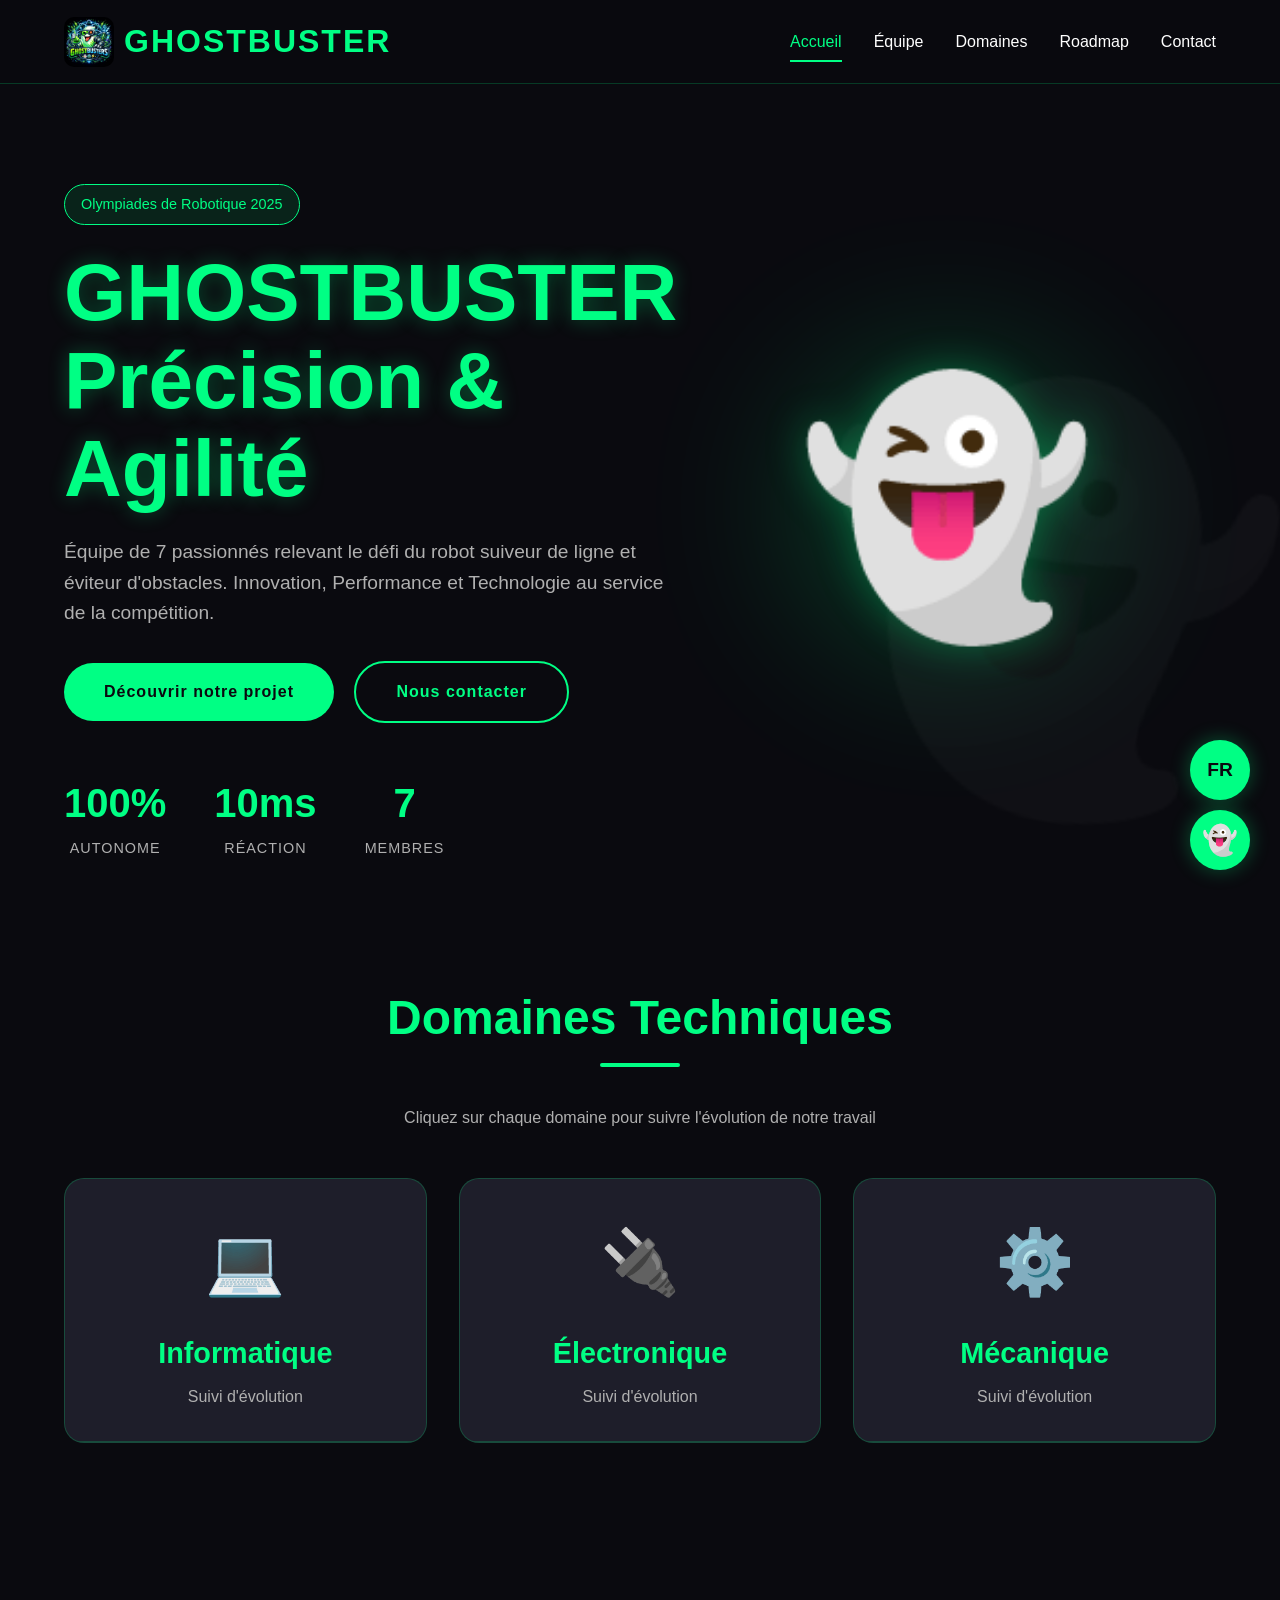
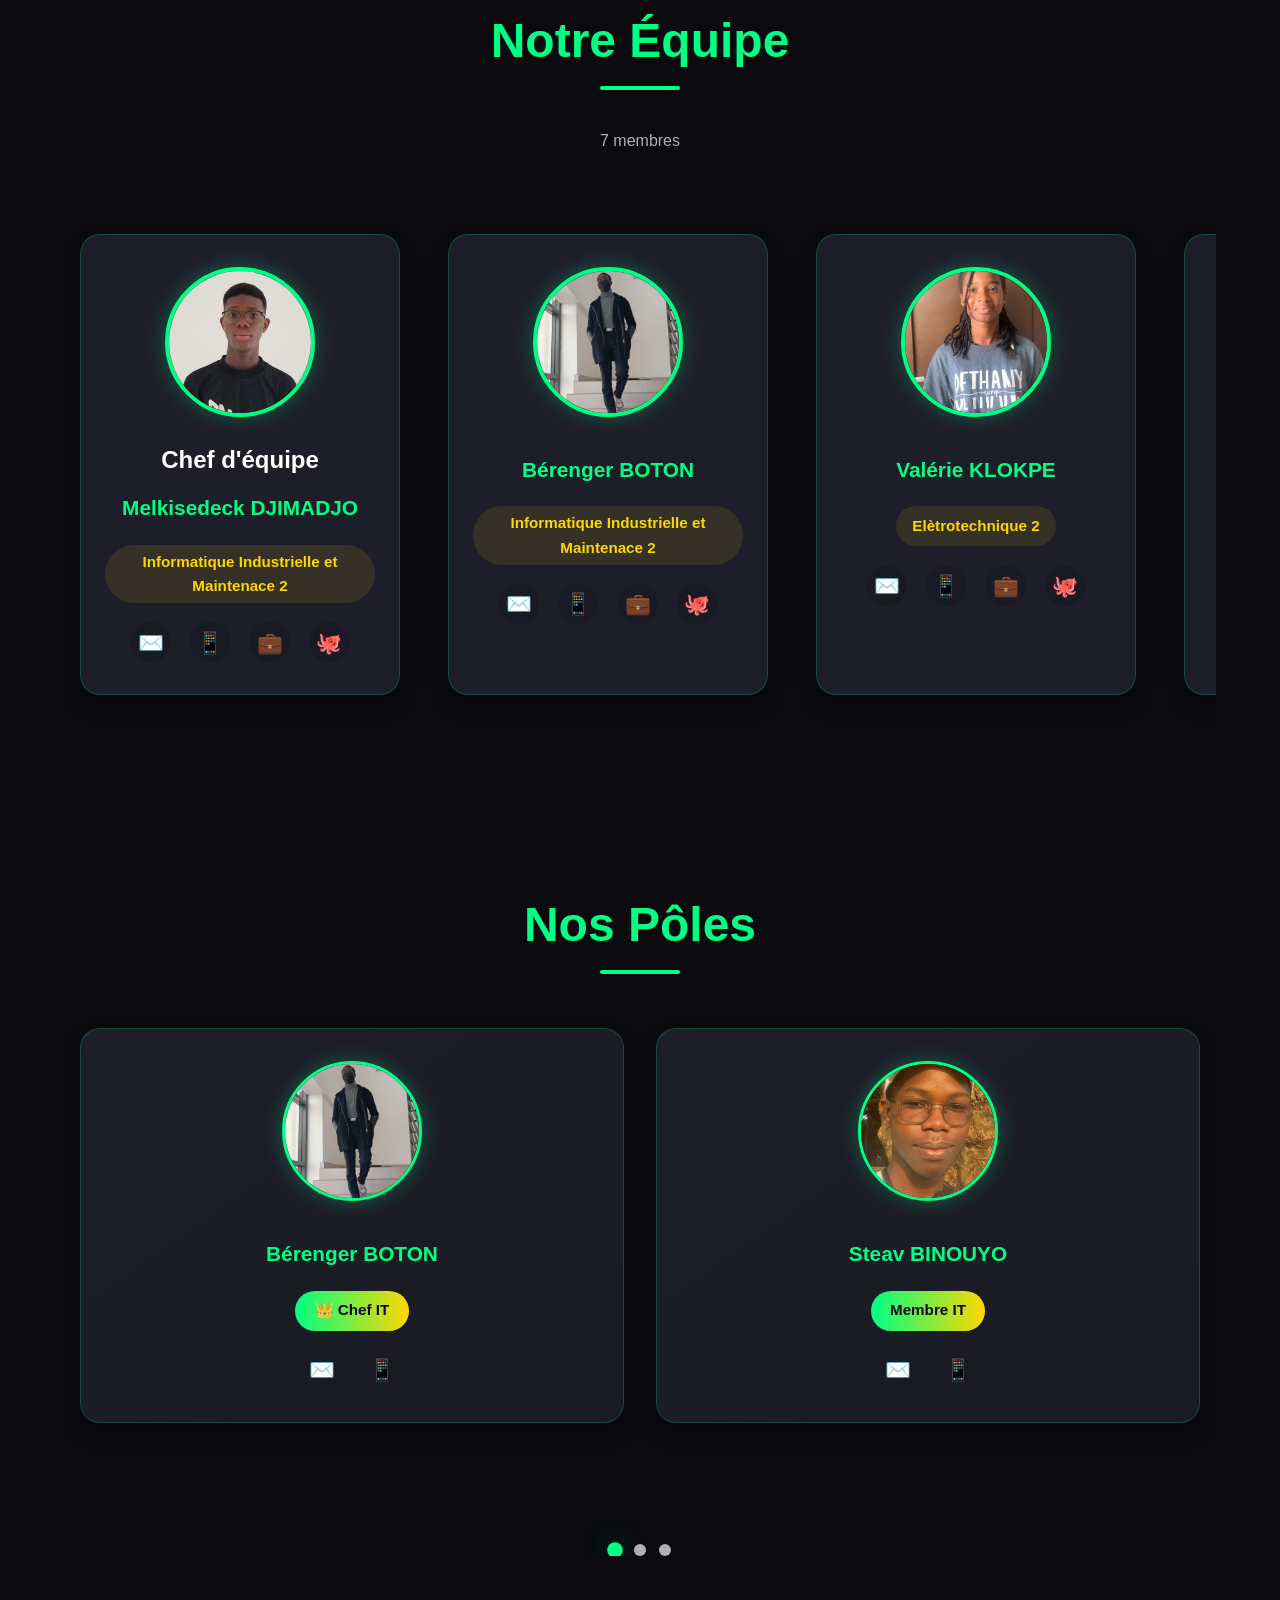
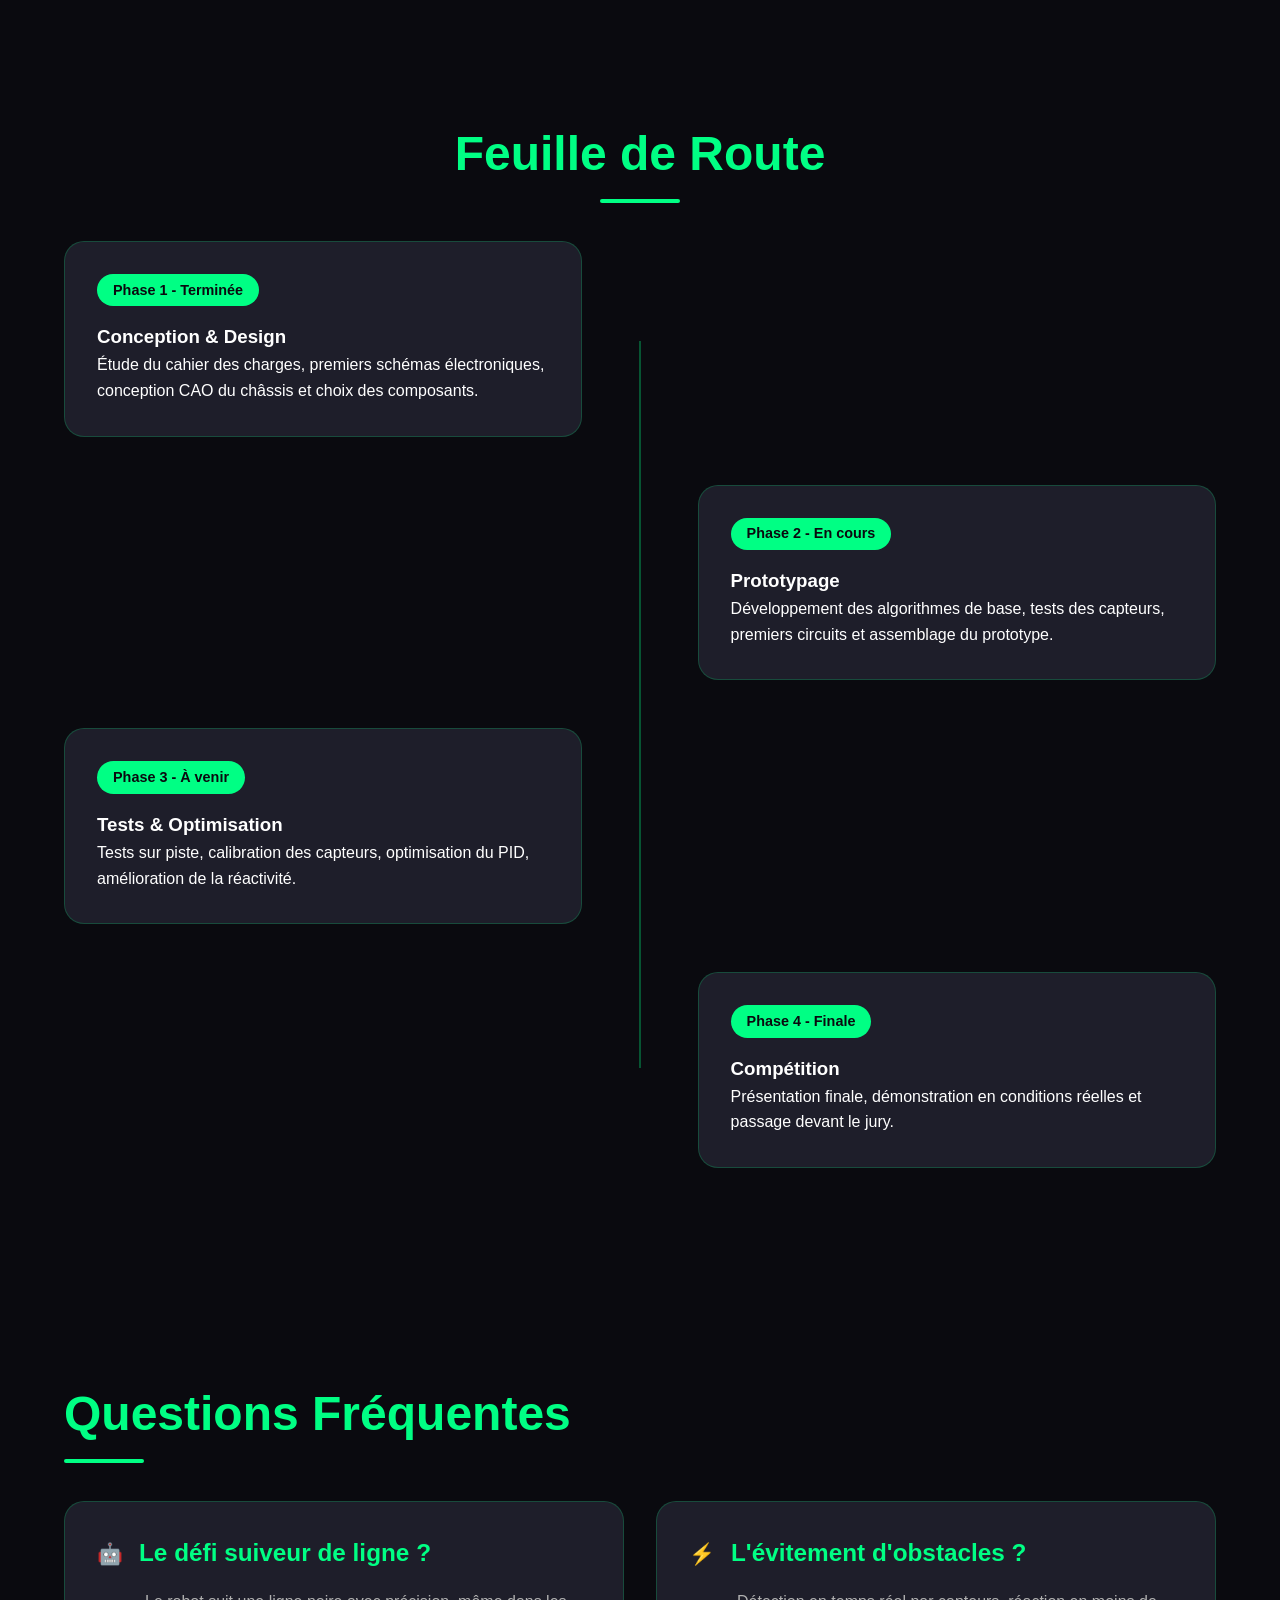
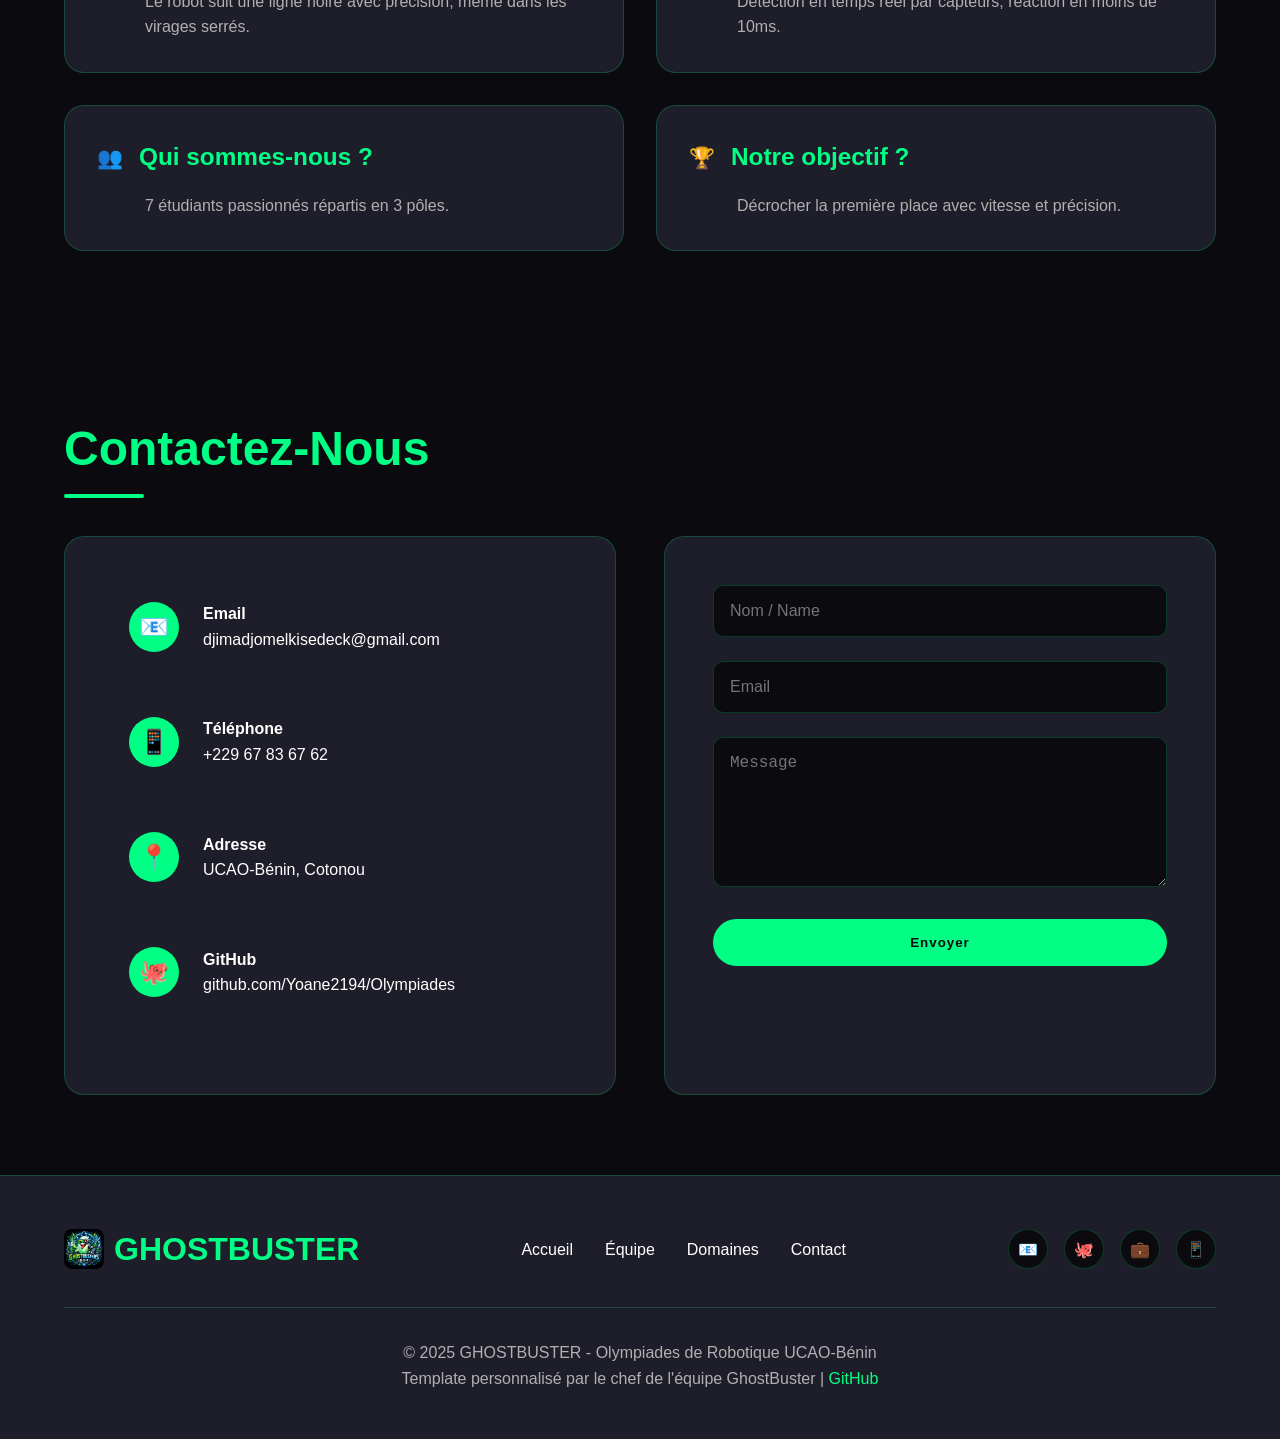
==== index.html @ 90aa3081 "Update index.html" ====
<!DOCTYPE html>
<html lang="fr">
<head>
    <meta charset="UTF-8">
    <meta name="viewport" content="width=device-width, initial-scale=1.0">
    <title>GhostBuster - Line Follower & Obstacle Avoider</title>
    <style>
        /* ===== RESET & VARIABLES ===== */
        * {
            margin: 0;
            padding: 0;
            box-sizing: border-box;
        }

        :root {
            /* Couleurs GhostBusters */
            --primary: #00FF84;
            --primary-dark: #00CC6A;
            --primary-light: #7AFFB5;
            --secondary: #FFD700;
            --accent: #FF3131;
            
            /* Mode sombre */
            --bg-primary: #0A0A0F;
            --bg-secondary: #1A1A24;
            --bg-card: #1E1E2A;
            --text-primary: #FFFFFF;
            --text-secondary: #B0B0B0;
            --border-color: rgba(0, 255, 132, 0.2);
            --shadow: 0 10px 30px rgba(0, 0, 0, 0.3);
            --glow: 0 0 20px rgba(0, 255, 132, 0.3);
            
            transition: all 0.3s ease;
        }

        /* Mode clair */
        [data-theme="light"] {
            --bg-primary: #F0F4F8;
            --bg-secondary: #FFFFFF;
            --bg-card: #FFFFFF;
            --text-primary: #1A2B3C;
            --text-secondary: #4A5568;
            --border-color: rgba(0, 255, 132, 0.3);
            --shadow: 0 10px 30px rgba(0, 0, 0, 0.1);
            --glow: 0 0 20px rgba(0, 255, 132, 0.2);
        }

        body {
            font-family: 'Segoe UI', Tahoma, Geneva, Verdana, sans-serif;
            background-color: var(--bg-primary);
            color: var(--text-primary);
            line-height: 1.6;
            overflow-x: hidden;
            transition: background-color 0.3s ease, color 0.3s ease;
            padding-top: 80px;
        }

        /* ===== ANIMATIONS ===== */
        @keyframes float {
            0%, 100% { transform: translateY(0px); }
            50% { transform: translateY(-20px); }
        }

        @keyframes glowPulse {
            0%, 100% { filter: drop-shadow(0 0 20px var(--primary)); }
            50% { filter: drop-shadow(0 0 40px var(--primary)); }
        }

        @keyframes scrollTeam {
            0% { transform: translateX(0); }
            100% { transform: translateX(-50%); }
        }

        @keyframes slidePole {
            0% { opacity: 0; transform: translateX(100%); }
            100% { opacity: 1; transform: translateX(0); }
        }

        .animate-float {
            animation: float 6s ease-in-out infinite;
        }

        .animate-glow {
            animation: glowPulse 3s ease-in-out infinite;
        }

        /* ===== THEME TOGGLE ===== */
        .theme-toggle {
            position: fixed;
            bottom: 30px;
            right: 30px;
            width: 60px;
            height: 60px;
            border-radius: 50%;
            background: var(--primary);
            border: none;
            cursor: pointer;
            z-index: 1000;
            display: flex;
            align-items: center;
            justify-content: center;
            font-size: 1.8rem;
            box-shadow: var(--glow);
            transition: all 0.3s ease;
            color: var(--bg-primary);
        }

        .theme-toggle:hover {
            transform: scale(1.1) rotate(180deg);
        }

        /* ===== LANGUAGE TOGGLE ===== */
        .lang-toggle {
            position: fixed;
            bottom: 100px;
            right: 30px;
            width: 60px;
            height: 60px;
            border-radius: 50%;
            background: var(--primary);
            border: none;
            cursor: pointer;
            z-index: 1000;
            display: flex;
            align-items: center;
            justify-content: center;
            font-size: 1.2rem;
            font-weight: bold;
            box-shadow: var(--glow);
            transition: all 0.3s ease;
            color: var(--bg-primary);
        }

        .lang-toggle:hover {
            transform: scale(1.1);
        }

        /* ===== NAVIGATION ===== */
        nav {
            position: fixed;
            top: 0;
            width: 100%;
            padding: 1rem 5%;
            display: flex;
            justify-content: space-between;
            align-items: center;
            z-index: 1000;
            background: rgba(10, 10, 15, 0.95);
            backdrop-filter: blur(10px);
            border-bottom: 1px solid var(--border-color);
            transition: all 0.3s ease;
        }

        [data-theme="light"] nav {
            background: rgba(255, 255, 255, 0.95);
        }

        .logo {
            font-size: 2rem;
            font-weight: 800;
            color: var(--primary);
            letter-spacing: 2px;
            display: flex;
            align-items: center;
            gap: 10px;
        }

        .logo img {
            height: 50px;
            width: auto;
            border-radius: 10px;
        }

        .nav-links {
            display: flex;
            gap: 2rem;
        }

        .nav-links a {
            color: var(--text-primary);
            text-decoration: none;
            font-weight: 500;
            position: relative;
            padding: 0.5rem 0;
        }

        .nav-links a::after {
            content: '';
            position: absolute;
            bottom: 0;
            left: 0;
            width: 0;
            height: 2px;
            background: var(--primary);
            transition: width 0.3s ease;
        }

        .nav-links a:hover::after,
        .nav-links a.active::after {
            width: 100%;
        }

        .nav-links a.active {
            color: var(--primary);
        }

        /* ===== HERO SECTION ===== */
        .hero {
            min-height: calc(100vh - 80px);
            display: flex;
            align-items: center;
            padding: 2rem 5% 0;
            position: relative;
            overflow: hidden;
        }

        .hero::before {
            content: '👻';
            position: absolute;
            font-size: 30vw;
            opacity: 0.03;
            right: 0;
            bottom: 0;
            transform: rotate(10deg);
            pointer-events: none;
        }

        .hero-content {
            flex: 1;
            margin-top: 2rem;
        }

        .hero-badge {
            display: inline-block;
            padding: 0.5rem 1rem;
            background: rgba(0, 255, 132, 0.1);
            border: 1px solid var(--primary);
            border-radius: 50px;
            font-size: 0.9rem;
            margin-bottom: 1.5rem;
            color: var(--primary);
        }

        .hero-title {
            font-size: 5rem;
            font-weight: 800;
            line-height: 1.1;
            margin-bottom: 1.5rem;
        }

        .hero-title span {
            color: var(--primary);
            display: block;
            text-shadow: var(--glow);
        }

        .hero-description {
            font-size: 1.2rem;
            color: var(--text-secondary);
            margin-bottom: 2rem;
            max-width: 600px;
        }

        .hero-stats {
            display: flex;
            gap: 3rem;
            margin-top: 3rem;
        }

        .stat-item {
            text-align: center;
        }

        .stat-number {
            font-size: 2.5rem;
            font-weight: 800;
            color: var(--primary);
            display: block;
        }

        .stat-label {
            font-size: 0.9rem;
            color: var(--text-secondary);
            text-transform: uppercase;
            letter-spacing: 1px;
        }

        .hero-visual {
            flex: 1;
            position: relative;
            animation: float 6s ease-in-out infinite;
        }

        .hero-visual::before {
            content: '';
            position: absolute;
            top: 50%;
            left: 50%;
            transform: translate(-50%, -50%);
            width: 300px;
            height: 300px;
            background: var(--primary);
            border-radius: 50%;
            filter: blur(80px);
            opacity: 0.2;
            z-index: -1;
        }

        .ghost-icon {
            font-size: 15rem;
            text-align: center;
            filter: drop-shadow(var(--glow));
            animation: float 6s ease-in-out infinite, glowPulse 3s ease-in-out infinite;
        }

        .btn {
            display: inline-block;
            padding: 1rem 2.5rem;
            background: var(--primary);
            color: var(--bg-primary);
            text-decoration: none;
            border-radius: 50px;
            font-weight: 600;
            letter-spacing: 1px;
            transition: all 0.3s ease;
            border: none;
            cursor: pointer;
        }

        .btn:hover {
            transform: translateY(-3px);
            box-shadow: var(--glow);
        }

        .btn-outline {
            background: transparent;
            border: 2px solid var(--primary);
            color: var(--primary);
            margin-left: 1rem;
        }

        .btn-outline:hover {
            background: var(--primary);
            color: var(--bg-primary);
        }

        /* ===== SECTIONS ===== */
        section {
            padding: 5rem 5%;
        }

        .section-title {
            font-size: 3rem;
            font-weight: 800;
            margin-bottom: 3rem;
            position: relative;
            display: inline-block;
            color: var(--primary);
        }

        .section-title::after {
            content: '';
            position: absolute;
            bottom: -10px;
            left: 0;
            width: 80px;
            height: 4px;
            background: var(--primary);
            border-radius: 2px;
        }

        .section-title-center {
            text-align: center;
            display: block;
        }

        .section-title-center::after {
            left: 50%;
            transform: translateX(-50%);
        }

        /* ===== TEAM SECTION - CORRECTION FINALE ===== */
        .team-slider-container {
            position: relative;
            width: 100%;
            overflow: hidden;
            margin-top: 3rem;
        }

        .team-slider-wrapper {
            display: flex;
            width: fit-content;
            animation: scrollTeam 100s linear infinite;
        }

        .team-slider-wrapper:hover {
            animation-play-state: paused;
        }

        .team-slider {
            display: flex;
            gap: 3rem;
            padding: 2rem 1rem;
        }

        .team-card {
            min-width: 320px; /* Uniforme pour tous */
            width: 320px;
            background: var(--bg-card);
            border-radius: 20px;
            padding: 2rem 1.5rem;
            border: 1px solid var(--border-color);
            transition: all 0.3s ease;
            text-align: center;
            flex-shrink: 0;
            box-shadow: 0 10px 20px rgba(0, 0, 0, 0.2);
        }

        .team-card:hover {
            transform: translateY(-10px);
            border-color: var(--primary);
            box-shadow: var(--glow);
        }

        .team-photo {
            width: 150px;
            height: 150px;
            border-radius: 50%;
            margin: 0 auto 1.5rem;
            overflow: hidden;
            border: 4px solid var(--primary);
            box-shadow: var(--glow);
        }

        .team-photo img {
            width: 100%;
            height: 100%;
            object-fit: cover;
        }

        .team-card h3 {
            font-size: 1.3rem;
            margin-bottom: 0.5rem;
            color: var(--primary);
            line-height: 1.4;
            min-height: 3.6rem; /* Espace pour 2 lignes de texte */
            display: flex;
            align-items: center;
            justify-content: center;
        }

        .team-role {
            font-size: 0.95rem;
            color: var(--secondary);
            margin-bottom: 1rem;
            font-weight: 600;
            min-height: 2.5rem;
            display: flex;
            align-items: center;
            justify-content: center;
            background: rgba(255, 215, 0, 0.1);
            padding: 0.3rem 1rem;
            border-radius: 50px;
            width: fit-content;
            margin-left: auto;
            margin-right: auto;
        }

        .team-contacts {
            display: flex;
            justify-content: center;
            gap: 1.2rem;
            margin-top: 1.2rem;
        }

        .team-contacts a {
            color: var(--text-secondary);
            text-decoration: none;
            font-size: 1.3rem;
            transition: all 0.3s ease;
            width: 40px;
            height: 40px;
            border-radius: 50%;
            background: var(--bg-secondary);
            display: flex;
            align-items: center;
            justify-content: center;
        }

        .team-contacts a:hover {
            color: var(--bg-primary);
            background: var(--primary);
            transform: scale(1.1);
        }

        /* ===== POLES SECTION - DÉFILEMENT AUTOMATIQUE SANS BOUTONS ===== */
        .poles-container {
            margin-top: 3rem;
            position: relative;
            overflow: hidden;
        }

        .poles-slider-container {
            position: relative;
            width: 100%;
            overflow: hidden;
            min-height: 500px;
        }

        .poles-slider {
            display: flex;
            transition: transform 0.8s ease;
            width: 300%;
        }

        .pole-slide {
            width: 33.333%;
            display: grid;
            grid-template-columns: repeat(auto-fit, minmax(280px, 1fr));
            gap: 2rem;
            padding: 1rem;
        }

        /* Style amélioré pour les cartes des pôles */
        .pole-slide .team-card {
            min-width: 280px;
            width: 100%;
            background: linear-gradient(145deg, var(--bg-card), var(--bg-secondary));
            border: 1px solid var(--border-color);
            transition: all 0.3s ease;
        }

        .pole-slide .team-card:hover {
            transform: translateY(-8px);
            border-color: var(--primary);
            box-shadow: 0 15px 30px rgba(0, 255, 132, 0.2);
        }

        .pole-slide .team-photo {
            width: 140px;
            height: 140px;
            border-width: 3px;
        }

        .pole-slide .team-role {
            background: linear-gradient(90deg, var(--primary), var(--secondary));
            color: var(--bg-primary);
            font-weight: 700;
            padding: 0.4rem 1.2rem;
        }

        .pole-indicators {
            display: flex;
            justify-content: center;
            gap: 0.8rem;
            margin-top: 2rem;
        }

        .pole-indicator {
            width: 12px;
            height: 12px;
            border-radius: 50%;
            background: var(--text-secondary);
            cursor: pointer;
            transition: all 0.3s ease;
        }

        .pole-indicator:hover {
            transform: scale(1.3);
        }

        .pole-indicator.active {
            background: var(--primary);
            transform: scale(1.3);
            box-shadow: var(--glow);
        }

        /* ===== TECH DOMAINS ===== */
        .tech-grid {
            display: grid;
            grid-template-columns: repeat(3, 1fr);
            gap: 2rem;
        }

        .tech-card {
            background: var(--bg-card);
            border-radius: 20px;
            overflow: hidden;
            border: 1px solid var(--border-color);
            transition: all 0.3s ease;
            cursor: pointer;
            text-decoration: none;
            color: inherit;
            display: block;
        }

        .tech-card:hover {
            transform: translateY(-10px);
            border-color: var(--primary);
            box-shadow: var(--glow);
        }

        .tech-header {
            padding: 2rem;
            text-align: center;
            border-bottom: 1px solid var(--border-color);
        }

        .tech-icon {
            font-size: 4rem;
            margin-bottom: 1rem;
            color: var(--primary);
        }

        .tech-header h3 {
            font-size: 1.8rem;
            margin-bottom: 0.5rem;
            color: var(--primary);
        }

        .tech-header p {
            color: var(--text-secondary);
        }

        /* ===== PAGES PÔLES (ÉVOLUTION) ===== */
        .pole-page {
            min-height: 100vh;
            padding: 100px 5% 5rem;
            background: var(--bg-primary);
        }

        .pole-header {
            text-align: center;
            margin-bottom: 3rem;
        }

        .pole-header h1 {
            font-size: 4rem;
            color: var(--primary);
            margin-bottom: 1rem;
        }

        .pole-header p {
            color: var(--text-secondary);
            font-size: 1.2rem;
            max-width: 600px;
            margin: 0 auto;
        }

        .timeline {
            max-width: 1000px;
            margin: 3rem auto;
            position: relative;
        }

        .timeline::before {
            content: '';
            position: absolute;
            left: 50%;
            transform: translateX(-50%);
            width: 2px;
            height: 100%;
            background: var(--primary);
            opacity: 0.3;
        }

        .timeline-item {
            display: flex;
            justify-content: space-between;
            align-items: center;
            margin-bottom: 3rem;
            position: relative;
        }

        .timeline-item:nth-child(even) {
            flex-direction: row-reverse;
        }

        .timeline-content {
            width: 45%;
            background: var(--bg-card);
            padding: 2rem;
            border-radius: 20px;
            border: 1px solid var(--border-color);
            position: relative;
        }

        .timeline-content::before {
            content: '';
            position: absolute;
            top: 50%;
            width: 30px;
            height: 2px;
            background: var(--primary);
        }

        .timeline-item:nth-child(odd) .timeline-content::before {
            right: -30px;
        }

        .timeline-item:nth-child(even) .timeline-content::before {
            left: -30px;
        }

        .timeline-date {
            display: inline-block;
            padding: 0.3rem 1rem;
            background: var(--primary);
            color: var(--bg-primary);
            border-radius: 50px;
            font-size: 0.9rem;
            font-weight: 600;
            margin-bottom: 1rem;
        }

        .timeline-content h3 {
            font-size: 1.5rem;
            margin-bottom: 1rem;
            color: var(--primary);
        }

        .timeline-content ul {
            list-style: none;
            margin-bottom: 1rem;
        }

        .timeline-content li {
            margin-bottom: 0.5rem;
            padding-left: 1.5rem;
            position: relative;
            color: var(--text-secondary);
        }

        .timeline-content li::before {
            content: '✓';
            position: absolute;
            left: 0;
            color: var(--primary);
            font-weight: bold;
        }

        .progress-bar {
            width: 100%;
            height: 10px;
            background: var(--bg-secondary);
            border-radius: 5px;
            margin: 1rem 0;
            overflow: hidden;
        }

        .progress-fill {
            height: 100%;
            background: linear-gradient(90deg, var(--primary), var(--secondary));
            border-radius: 5px;
            width: 0%;
            transition: width 0.3s ease;
        }

        .timeline-dot {
            width: 20px;
            height: 20px;
            background: var(--primary);
            border-radius: 50%;
            position: absolute;
            top: 50%;
            left: 50%;
            transform: translate(-50%, -50%);
            box-shadow: var(--glow);
        }

        .back-btn {
            display: inline-block;
            margin-top: 2rem;
            padding: 0.8rem 2rem;
            background: var(--primary);
            color: var(--bg-primary);
            text-decoration: none;
            border-radius: 50px;
            transition: all 0.3s ease;
        }

        .back-btn:hover {
            transform: translateX(-5px);
            box-shadow: var(--glow);
        }

        /* ===== ROADMAP ===== */
        .roadmap {
            position: relative;
        }

        .roadmap::before {
            content: '';
            position: absolute;
            top: 100px;
            left: 50%;
            transform: translateX(-50%);
            width: 2px;
            height: calc(100% - 200px);
            background: var(--primary);
            opacity: 0.3;
        }

        .roadmap-item {
            display: flex;
            justify-content: space-between;
            align-items: center;
            margin-bottom: 3rem;
            position: relative;
            cursor: pointer;
            transition: all 0.3s ease;
        }

        .roadmap-item:hover .roadmap-content {
            border-color: var(--primary);
            box-shadow: var(--glow);
            transform: scale(1.02);
        }

        .roadmap-item:nth-child(even) {
            flex-direction: row-reverse;
        }

        .roadmap-content {
            width: 45%;
            background: var(--bg-card);
            padding: 2rem;
            border-radius: 20px;
            border: 1px solid var(--border-color);
            position: relative;
            transition: all 0.3s ease;
        }

        .roadmap-date {
            display: inline-block;
            padding: 0.3rem 1rem;
            background: var(--primary);
            color: var(--bg-primary);
            border-radius: 50px;
            font-size: 0.9rem;
            font-weight: 600;
            margin-bottom: 1rem;
        }

        /* ===== FAQ ===== */
        .faq-grid {
            display: grid;
            grid-template-columns: repeat(2, 1fr);
            gap: 2rem;
        }

        .faq-item {
            background: var(--bg-card);
            padding: 2rem;
            border-radius: 20px;
            border: 1px solid var(--border-color);
            transition: all 0.3s ease;
        }

        .faq-item:hover {
            border-color: var(--primary);
            transform: translateX(10px);
        }

        .faq-question {
            font-size: 1.3rem;
            margin-bottom: 1rem;
            color: var(--primary);
            display: flex;
            align-items: center;
            gap: 1rem;
        }

        .faq-answer {
            color: var(--text-secondary);
            padding-left: 3rem;
        }

        /* ===== CONTACT ===== */
        .contact-grid {
            display: grid;
            grid-template-columns: repeat(2, 1fr);
            gap: 3rem;
        }

        .contact-info {
            background: var(--bg-card);
            padding: 3rem;
            border-radius: 20px;
            border: 1px solid var(--border-color);
        }

        .contact-item {
            display: flex;
            align-items: center;
            gap: 1.5rem;
            margin-bottom: 2rem;
            padding: 1rem;
            border-radius: 10px;
            transition: all 0.3s ease;
        }

        .contact-item:hover {
            background: rgba(0, 255, 132, 0.1);
            transform: translateX(10px);
        }

        .contact-icon {
            width: 50px;
            height: 50px;
            background: var(--primary);
            border-radius: 50%;
            display: flex;
            align-items: center;
            justify-content: center;
            font-size: 1.5rem;
            color: var(--bg-primary);
        }

        .contact-form {
            background: var(--bg-card);
            padding: 3rem;
            border-radius: 20px;
            border: 1px solid var(--border-color);
        }

        .form-group {
            margin-bottom: 1.5rem;
        }

        .form-group input,
        .form-group textarea {
            width: 100%;
            padding: 1rem;
            background: var(--bg-primary);
            border: 1px solid var(--border-color);
            border-radius: 10px;
            color: var(--text-primary);
            font-size: 1rem;
            transition: all 0.3s ease;
        }

        .form-group input:focus,
        .form-group textarea:focus {
            outline: none;
            border-color: var(--primary);
            box-shadow: var(--glow);
        }

        .form-group textarea {
            height: 150px;
            resize: vertical;
        }

        /* ===== FOOTER ===== */
        footer {
            background: var(--bg-card);
            padding: 3rem 5%;
            border-top: 1px solid var(--border-color);
        }

        .footer-content {
            display: flex;
            justify-content: space-between;
            align-items: center;
            flex-wrap: wrap;
            gap: 2rem;
        }

        .footer-logo {
            font-size: 2rem;
            font-weight: 800;
            color: var(--primary);
            display: flex;
            align-items: center;
            gap: 10px;
        }

        .footer-logo img {
            height: 40px;
            width: auto;
            border-radius: 8px;
        }

        .footer-links {
            display: flex;
            gap: 2rem;
        }

        .footer-links a {
            color: var(--text-primary);
            text-decoration: none;
            transition: color 0.3s ease;
        }

        .footer-links a:hover {
            color: var(--primary);
        }

        .footer-social {
            display: flex;
            gap: 1rem;
        }

        .footer-social a {
            width: 40px;
            height: 40px;
            background: var(--bg-primary);
            border-radius: 50%;
            display: flex;
            align-items: center;
            justify-content: center;
            color: var(--text-primary);
            text-decoration: none;
            transition: all 0.3s ease;
            border: 1px solid var(--border-color);
        }

        .footer-social a:hover {
            background: var(--primary);
            color: var(--bg-primary);
            transform: translateY(-3px);
        }

        .copyright {
            text-align: center;
            margin-top: 2rem;
            padding-top: 2rem;
            border-top: 1px solid var(--border-color);
            color: var(--text-secondary);
        }

        .copyright a {
            color: var(--primary);
            text-decoration: none;
        }

        /* ===== PAGE NAVIGATION ===== */
        #accueil-page, #informatique-page, #electronique-page, #mecanique-page {
            display: none;
        }

        #accueil-page.active-page {
            display: block;
        }

        #informatique-page.active-page,
        #electronique-page.active-page,
        #mecanique-page.active-page {
            display: block;
        }

        /* ===== LANGUAGE STYLES ===== */
        .lang-fr, .lang-en {
            transition: opacity 0.3s ease;
        }

        [data-lang="fr"] .lang-en {
            display: none;
        }

        [data-lang="en"] .lang-fr {
            display: none;
        }

        /* ===== RESPONSIVE ===== */
        @media (max-width: 768px) {
            .hero-title {
                font-size: 3rem;
            }

            .hero {
                flex-direction: column;
                text-align: center;
                padding-top: 4rem;
            }

            .hero-stats {
                justify-content: center;
            }

            .tech-grid,
            .faq-grid,
            .contact-grid {
                grid-template-columns: 1fr;
            }

            .timeline::before {
                left: 30px;
            }

            .timeline-item,
            .timeline-item:nth-child(even) {
                flex-direction: column;
                align-items: flex-start;
                padding-left: 60px;
            }

            .timeline-content {
                width: 100%;
            }

            .timeline-content::before {
                display: none;
            }

            .timeline-dot {
                left: 30px;
            }

            .nav-links {
                display: none;
            }

            .footer-content {
                flex-direction: column;
                text-align: center;
            }
        }
    </style>
</head>
<body data-theme="dark" data-lang="fr">
    <!-- ===== THEME TOGGLE ===== -->
    <button class="theme-toggle" id="themeToggle" onclick="toggleTheme()">
        <span id="themeIcon">👻</span>
    </button>

    <!-- ===== LANGUAGE TOGGLE ===== -->
    <button class="lang-toggle" id="langToggle" onclick="toggleLanguage()">
        <span id="langIcon">FR</span>
    </button>

    <!-- ===== NAVIGATION ===== -->
    <nav id="navbar">
        <div class="logo">
            <!-- METS TON LOGO ICI (JPEG) -->
            <img src="images/ghost-b.jpeg" alt="GhostBuster Logo" onerror="this.style.display='none'; this.nextElementSibling.style.display='block';">
            <span style="display:none;">👻</span>
            <span>GHOSTBUSTER</span>
        </div>
        <div class="nav-links">
            <a href="#" onclick="showPage('accueil'); return false;" class="active" id="nav-accueil">
                <span class="lang-fr">Accueil</span>
                <span class="lang-en">Home</span>
            </a>
            <a href="#" onclick="showPage('equipe'); return false;" id="nav-equipe">
                <span class="lang-fr">Équipe</span>
                <span class="lang-en">Team</span>
            </a>
            <a href="#" onclick="showPage('domaines'); return false;" id="nav-domaines">
                <span class="lang-fr">Domaines</span>
                <span class="lang-en">Fields</span>
            </a>
            <a href="#" onclick="showPage('roadmap'); return false;" id="nav-roadmap">
                <span class="lang-fr">Roadmap</span>
                <span class="lang-en">Roadmap</span>
            </a>
            <a href="#" onclick="showPage('contact'); return false;" id="nav-contact">
                <span class="lang-fr">Contact</span>
                <span class="lang-en">Contact</span>
            </a>
        </div>
    </nav>

    <!-- ===== PAGE ACCUEIL ===== -->
    <div id="accueil-page" class="active-page">
        <!-- HERO SECTION -->
        <section id="accueil" class="hero">
            <div class="hero-content">
                <span class="hero-badge">
                    <span class="lang-fr">Olympiades de Robotique 2025</span>
                    <span class="lang-en">Robotics Olympics 2025</span>
                </span>
                <h1 class="hero-title">
                    <span>GHOSTBUSTER</span>
                    <span class="lang-fr">Précision & Agilité</span>
                    <span class="lang-en">Precision & Agility</span>
                </h1>
                <p class="hero-description">
                    <span class="lang-fr">Équipe de 7 passionnés relevant le défi du robot suiveur de ligne et éviteur d'obstacles. Innovation, Performance et Technologie au service de la compétition.</span>
                    <span class="lang-en">Team of 7 enthusiasts taking on the line follower and obstacle avoider robot challenge. Innovation, Performance and Technology at the service of competition.</span>
                </p>
                <div>
                    <a href="#" onclick="showPage('domaines'); return false;" class="btn">
                        <span class="lang-fr">Découvrir notre projet</span>
                        <span class="lang-en">Discover our project</span>
                    </a>
                    <a href="#" onclick="showPage('contact'); return false;" class="btn btn-outline">
                        <span class="lang-fr">Nous contacter</span>
                        <span class="lang-en">Contact us</span>
                    </a>
                </div>
                <div class="hero-stats">
                    <div class="stat-item">
                        <span class="stat-number">100%</span>
                        <span class="stat-label">AUTONOME</span>
                    </div>
                    <div class="stat-item">
                        <span class="stat-number">10ms</span>
                        <span class="stat-label">RÉACTION</span>
                    </div>
                    <div class="stat-item">
                        <span class="stat-number">7</span>
                        <span class="stat-label">MEMBRES</span>
                    </div>
                </div>
            </div>
            <div class="hero-visual">
                <div class="ghost-icon animate-float">👻</div>
            </div>
        </section>

        <!-- TECH DOMAINS SECTION -->
        <section id="domaines-section" class="reveal">
            <h2 class="section-title section-title-center">
                <span class="lang-fr">Domaines Techniques</span>
                <span class="lang-en">Technical Fields</span>
            </h2>
            <p style="text-align: center; color: var(--text-secondary); margin-bottom: 3rem;">
                <span class="lang-fr">Cliquez sur chaque domaine pour suivre l'évolution de notre travail</span>
                <span class="lang-en">Click on each field to follow our work progress</span>
            </p>
            <div class="tech-grid">
                <a href="#" onclick="showPolePage('informatique'); return false;" class="tech-card">
                    <div class="tech-header">
                        <div class="tech-icon">💻</div>
                        <h3>
                            <span class="lang-fr">Informatique</span>
                            <span class="lang-en">IT</span>
                        </h3>
                        <p>
                            <span class="lang-fr">Suivi d'évolution</span>
                            <span class="lang-en">Progress tracking</span>
                        </p>
                    </div>
                </a>
                <a href="#" onclick="showPolePage('electronique'); return false;" class="tech-card">
                    <div class="tech-header">
                        <div class="tech-icon">🔌</div>
                        <h3>
                            <span class="lang-fr">Électronique</span>
                            <span class="lang-en">Electronics</span>
                        </h3>
                        <p>
                            <span class="lang-fr">Suivi d'évolution</span>
                            <span class="lang-en">Progress tracking</span>
                        </p>
                    </div>
                </a>
                <a href="#" onclick="showPolePage('mecanique'); return false;" class="tech-card">
                    <div class="tech-header">
                        <div class="tech-icon">⚙️</div>
                        <h3>
                            <span class="lang-fr">Mécanique</span>
                            <span class="lang-en">Mechanics</span>
                        </h3>
                        <p>
                            <span class="lang-fr">Suivi d'évolution</span>
                            <span class="lang-en">Progress tracking</span>
                        </p>
                    </div>
                </a>
            </div>
        </section>

        <!-- ===== TEAM SECTION - VERSION FINALE ===== -->
        <section id="equipe-section" class="reveal">
            <h2 class="section-title section-title-center">
                <span class="lang-fr">Notre Équipe</span>
                <span class="lang-en">Our Team</span>
            </h2>
            <p style="text-align: center; color: var(--text-secondary); margin-bottom: 2rem;">
                <span class="lang-fr">7 membres</span>
                <span class="lang-en">7 members</span>
            </p>
            
            <div class="team-slider-container">
                <div class="team-slider-wrapper">
                    <!-- Première copie des membres -->
                    <div class="team-slider">
                        <!-- Melkisedeck - Chef Mécanique -->
                        <div class="team-card">
                            <div class="team-photo">
                                <img src="images/mel.jpeg" alt="Melkisedeck DJIMADJO">
                            </div>
                             <div class="team-contact()"><h2>Chef d'équipe</h2></div>
                            <h3>Melkisedeck DJIMADJO</h3>
                            <div class="team-role">Informatique Industrielle et Maintenace 2</div>
                            <div class="team-contacts">
                                <a href="mailto:djimadjomelkisedeck@gmail.com">✉️</a>
                                <a href="https://wa.me/22967836762">📱</a>
                                <a href="#">💼</a>
                                <a href="#">🐙</a>
                            </div>
                        </div>

                        <!-- Bérenger - Chef IT -->
                        <div class="team-card">
                            <div class="team-photo">
                                <img src="images/berenger.jpeg" alt="Bérenger BOTON">
                            </div>
                            <h3>Bérenger BOTON</h3>
                            <div class="team-role">Informatique Industrielle et Maintenace 2</div>
                            <div class="team-contacts">
                                <a href="mailto:berenger.b@ghostbuster.bj">✉️</a>
                                <a href="https://wa.me/22968744354">📱</a>
                                <a href="#">💼</a>
                                <a href="#">🐙</a>
                            </div>
                        </div>

                        <!-- Valérie - Chef Électronique -->
                        <div class="team-card">
                            <div class="team-photo">
                                <img src="images/valerie.jpeg" alt="Valérie KLOKPE">
                            </div>
                            <h3>Valérie KLOKPE</h3>
                            <div class="team-role">Elètrotechnique 2</div>
                            <div class="team-contacts">
                                <a href="mailto:klokpevalerie@gmail.com">✉️</a>
                                <a href="https://wa.me/22944998978">📱</a>
                                <a href="#">💼</a>
                                <a href="#">🐙</a>
                            </div>
                        </div>

                        <!-- Steav - Membre IT -->
                        <div class="team-card">
                            <div class="team-photo">
                                <img src="images/steav.jpeg" alt="Steav BINOUYO">
                            </div>
                            <h3>Steav BINOUYO</h3>
                            <div class="team-role">Elètrotechnique 2</div>
                            <div class="team-contacts">
                                <a href="mailto:binouyotobi@gmail.com">✉️</a>
                                <a href="https://wa.me/22998733638">📱</a>
                                <a href="#">💼</a>
                                <a href="#">🐙</a>
                            </div>
                        </div>

                        <!-- Zaénab - Membre Électronique -->
                        <div class="team-card">
                            <div class="team-photo">
                                <img src="images/zaenab.jpeg" alt="Zaénab OKE">
                            </div>
                            <h3>Zaénab OKE</h3>
                            <div class="team-role">Elètrotechnique 2</div>
                            <div class="team-contacts">
                                <a href="mailto:zaenaboke05@gmail.com">✉️</a>
                                <a href="https://wa.me/22999393164">📱</a>
                                <a href="#">💼</a>
                                <a href="#">🐙</a>
                            </div>
                        </div>

                        <!-- Delphin - Membre Mécanique -->
                        <div class="team-card">
                            <div class="team-photo">
                                <img src="images/delphin.jpeg" alt="Delphin ZINZINSOUHOU">
                            </div>
                            <h3>Delphin ZINZINSOUHOU</h3>
                            <div class="team-role">Informatique Industrielle et Maintenace 2</div>
                            <div class="team-contacts">
                                <a href="mailto:delphin.z@ghostbuster.bj">✉️</a>
                                <a href="https://wa.me/22952696537">📱</a>
                                <a href="#">💼</a>
                                <a href="#">🐙</a>
                            </div>
                        </div>

                        <!-- Lucrèce - Membre Mécanique -->
                        <div class="team-card">
                            <div class="team-photo">
                                <img src="images/lucrece.jpeg" alt="SACCA Lucrèce">
                            </div>
                            <h3>SACCA Lucrèce</h3>
                            <div class="team-role">Informatique Industrielle et Maintenace 2</div>
                            <div class="team-contacts">
                                <a href="mailto:lucrecesacca@gmail.com">✉️</a>
                                <a href="https://wa.me/22944912961">📱</a>
                                <a href="#">💼</a>
                                <a href="#">🐙</a>
                            </div>
                        </div>
                    </div>
                    <!-- Deuxième copie pour l'effet infini -->
                    <div class="team-slider">
                        <!-- Melkisedeck - Chef Mécanique -->
                        <div class="team-card">
                            <div class="team-photo">
                                <img src="images/mel.jpeg" alt="Melkisedeck DJIMADJO">
                            </div>
                             <div class="team-contact()"><h2>Chef d'équipe</h2></div>
                            <h3>Melkisedeck DJIMADJO</h3>
                            <div class="team-role">Informatique Industrielle et Maintenace 2</div>
                            <div class="team-contacts">
                                <a href="mailto:djimadjomelkisedeck@gmail.com">✉️</a>
                                <a href="https://wa.me/22967836762">📱</a>
                                <a href="#">💼</a>
                                <a href="#">🐙</a>
                            </div>
                        </div>

                        <!-- Bérenger - Chef IT -->
                        <div class="team-card">
                            <div class="team-photo">
                                <img src="images/berenger.jpeg" alt="Bérenger BOTON">
                            </div>
                            <h3>Bérenger BOTON</h3>
                            <div class="team-role">Informatique Industrielle et Maintenace 2</div>
                            <div class="team-contacts">
                                <a href="mailto:berenger.b@ghostbuster.bj">✉️</a>
                                <a href="https://wa.me/22968744354">📱</a>
                                <a href="#">💼</a>
                                <a href="#">🐙</a>
                            </div>
                        </div>

                        <!-- Valérie - Chef Électronique -->
                        <div class="team-card">
                            <div class="team-photo">
                                <img src="images/valerie.jpeg" alt="Valérie KLOKPE">
                            </div>
                            <h3>Valérie KLOKPE</h3>
                            <div class="team-role">Elètrotechnique 2</div>
                            <div class="team-contacts">
                                <a href="mailto:klokpevalerie@gmail.com">✉️</a>
                                <a href="https://wa.me/22944998978">📱</a>
                                <a href="#">💼</a>
                                <a href="#">🐙</a>
                            </div>
                        </div>

                        <!-- Steav - Membre IT -->
                        <div class="team-card">
                            <div class="team-photo">
                                <img src="images/steav.jpeg" alt="Steav BINOUYO">
                            </div>
                            <h3>Steav BINOUYO</h3>
                            <div class="team-role">Elètrotechnique 2</div>
                            <div class="team-contacts">
                                <a href="mailto:binouyotobi@gmail.com">✉️</a>
                                <a href="https://wa.me/22998733638">📱</a>
                                <a href="#">💼</a>
                                <a href="#">🐙</a>
                            </div>
                        </div>

                        <!-- Zaénab - Membre Électronique -->
                        <div class="team-card">
                            <div class="team-photo">
                                <img src="images/zaenab.jpeg" alt="Zaénab OKE">
                            </div>
                            <h3>Zaénab OKE</h3>
                            <div class="team-role">Elètrotechnique 2</div>
                            <div class="team-contacts">
                                <a href="mailto:zaenaboke05@gmail.com">✉️</a>
                                <a href="https://wa.me/22999393164">📱</a>
                                <a href="#">💼</a>
                                <a href="#">🐙</a>
                            </div>
                        </div>

                        <!-- Delphin - Membre Mécanique -->
                        <div class="team-card">
                            <div class="team-photo">
                                <img src="images/delphin.jpeg" alt="Delphin ZINZINSOUHOU">
                            </div>
                            <h3>Delphin ZINZINSOUHOU</h3>
                            <div class="team-role">Informatique Industrielle et Maintenace 2</div>
                            <div class="team-contacts">
                                <a href="mailto:delphin.z@ghostbuster.bj">✉️</a>
                                <a href="https://wa.me/22952696537">📱</a>
                                <a href="#">💼</a>
                                <a href="#">🐙</a>
                            </div>
                        </div>

                        <!-- Lucrèce - Membre Mécanique -->
                        <div class="team-card">
                            <div class="team-photo">
                                <img src="images/lucrece.jpeg" alt="SACCA Lucrèce">
                            </div>
                            <h3>SACCA Lucrèce</h3>
                            <div class="team-role">Informatique Industrielle et Maintenace 2</div>
                            <div class="team-contacts">
                                <a href="mailto:lucrecesacca@gmail.com">✉️</a>
                                <a href="https://wa.me/22944912961">📱</a>
                                <a href="#">💼</a>
                                <a href="#">🐙</a>
                            </div>
                        </div>
                    </div>
                </div>
            </div>
        </section>

        <!-- ===== POLES SECTION - DÉFILEMENT AUTOMATIQUE ===== -->
        <section class="reveal">
            <h2 class="section-title section-title-center">
                <span class="lang-fr">Nos Pôles</span>
                <span class="lang-en">Our Poles</span>
            </h2>
            
            <div class="poles-container">
                <div class="poles-slider-container">
                    <div class="poles-slider" id="polesSlider">
                        <!-- Pôle IT -->
                        <div class="pole-slide">
                            <div class="team-card">
                                <div class="team-photo"><img src="images/berenger.jpeg" alt="Bérenger BOTON"></div>
                                <h3>Bérenger BOTON</h3>
                                <div class="team-role">👑 Chef IT</div>
                                <div class="team-contacts">
                                    <a href="mailto:berenger.b@ghostbuster.bj">✉️</a>
                                    <a href="https://wa.me/22968744354">📱</a>
                                </div>
                            </div>
                            <div class="team-card">
                                <div class="team-photo"><img src="images/steav.jpeg" alt="Steav BINOUYO"></div>
                                <h3>Steav BINOUYO</h3>
                                <div class="team-role">Membre IT</div>
                                <div class="team-contacts">
                                    <a href="mailto:binouyotobi@gmail.com">✉️</a>
                                    <a href="https://wa.me/22998733638">📱</a>
                                </div>
                            </div>
                        </div>

                        <!-- Pôle Électronique -->
                        <div class="pole-slide">
                            <div class="team-card">
                                <div class="team-photo"><img src="images/valerie.jpeg" alt="Valérie KLOKPE"></div>
                                <h3>Valérie KLOKPE</h3>
                                <div class="team-role">👑 Chef Électronique</div>
                                <div class="team-contacts">
                                    <a href="mailto:klokpevalerie@gmail.com">✉️</a>
                                    <a href="https://wa.me/22944998978">📱</a>
                                </div>
                            </div>
                            <div class="team-card">
                                <div class="team-photo"><img src="images/zaenab.jpeg" alt="Zaénab OKE"></div>
                                <h3>Zaénab OKE</h3>
                                <div class="team-role">Membre Électronique</div>
                                <div class="team-contacts">
                                    <a href="mailto:zaenaboke05@gmail.com">✉️</a>
                                    <a href="https://wa.me/22999393164">📱</a>
                                </div>
                            </div>
                        </div>

                        <!-- Pôle Mécanique -->
                        <div class="pole-slide">
                            <div class="team-card">
                                <div class="team-photo"><img src="images/mel.jpeg" alt="Melkisedeck DJIMADJO"></div>
                                <h3>Melkisedeck DJIMADJO</h3>
                                <div class="team-role">👑 Chef Mécanique</div>
                                <div class="team-contacts">
                                    <a href="mailto:djimadjomelkisedeck@gmail.com">✉️</a>
                                    <a href="https://wa.me/22967836762">📱</a>
                                </div>
                            </div>
                            <div class="team-card">
                                <div class="team-photo"><img src="images/delphin.jpeg" alt="Delphin ZINZINSOUHOU"></div>
                                <h3>Delphin ZINZINSOUHOU</h3>
                                <div class="team-role">Membre Mécanique</div>
                                <div class="team-contacts">
                                    <a href="mailto:delphin.z@ghostbuster.bj">✉️</a>
                                    <a href="https://wa.me/22952696537">📱</a>
                                </div>
                            </div>
                            <div class="team-card">
                                <div class="team-photo"><img src="images/lucrece.jpeg" alt="SACCA Lucrèce"></div>
                                <h3>SACCA Lucrèce</h3>
                                <div class="team-role">Membre Mécanique</div>
                                <div class="team-contacts">
                                    <a href="mailto:lucrecesacca@gmail.com">✉️</a>
                                    <a href="https://wa.me/22967836762">📱</a>
                                </div>
                            </div>
                        </div>
                    </div>
                </div>

                <div class="pole-indicators" id="poleIndicators">
                    <span class="pole-indicator active" onclick="goToPole(0)"></span>
                    <span class="pole-indicator" onclick="goToPole(1)"></span>
                    <span class="pole-indicator" onclick="goToPole(2)"></span>
                </div>
            </div>
        </section>

        <!-- ROADMAP SECTION -->
        <section id="roadmap-section" class="reveal">
            <h2 class="section-title section-title-center">
                <span class="lang-fr">Feuille de Route</span>
                <span class="lang-en">Roadmap</span>
            </h2>
            <div class="roadmap">
                <div class="roadmap-item" onclick="alert('Phase 1: Conception & Design - Terminée')">
                    <div class="roadmap-content">
                        <span class="roadmap-date">
                            <span class="lang-fr">Phase 1 - Terminée</span>
                            <span class="lang-en">Phase 1 - Completed</span>
                        </span>
                        <h3>
                            <span class="lang-fr">Conception & Design</span>
                            <span class="lang-en">Design & Planning</span>
                        </h3>
                        <p>
                            <span class="lang-fr">Étude du cahier des charges, premiers schémas électroniques, conception CAO du châssis et choix des composants.</span>
                            <span class="lang-en">Specifications study, first electronic schematics, CAD chassis design and components selection.</span>
                        </p>
                    </div>
                    <div class="roadmap-dot"></div>
                </div>
                <div class="roadmap-item" onclick="alert('Phase 2: Prototypage - En cours (75%)')">
                    <div class="roadmap-content">
                        <span class="roadmap-date">
                            <span class="lang-fr">Phase 2 - En cours</span>
                            <span class="lang-en">Phase 2 - In progress</span>
                        </span>
                        <h3>
                            <span class="lang-fr">Prototypage</span>
                            <span class="lang-en">Prototyping</span>
                        </h3>
                        <p>
                            <span class="lang-fr">Développement des algorithmes de base, tests des capteurs, premiers circuits et assemblage du prototype.</span>
                            <span class="lang-en">Basic algorithms development, sensors tests, first circuits and prototype assembly.</span>
                        </p>
                    </div>
                    <div class="roadmap-dot"></div>
                </div>
                <div class="roadmap-item" onclick="alert('Phase 3: Tests & Optimisation - À venir')">
                    <div class="roadmap-content">
                        <span class="roadmap-date">
                            <span class="lang-fr">Phase 3 - À venir</span>
                            <span class="lang-en">Phase 3 - Upcoming</span>
                        </span>
                        <h3>
                            <span class="lang-fr">Tests & Optimisation</span>
                            <span class="lang-en">Testing & Optimization</span>
                        </h3>
                        <p>
                            <span class="lang-fr">Tests sur piste, calibration des capteurs, optimisation du PID, amélioration de la réactivité.</span>
                            <span class="lang-en">Track tests, sensors calibration, PID optimization, responsiveness improvement.</span>
                        </p>
                    </div>
                    <div class="roadmap-dot"></div>
                </div>
                <div class="roadmap-item" onclick="alert('Phase 4: Compétition - Finale')">
                    <div class="roadmap-content">
                        <span class="roadmap-date">
                            <span class="lang-fr">Phase 4 - Finale</span>
                            <span class="lang-en">Phase 4 - Final</span>
                        </span>
                        <h3>
                            <span class="lang-fr">Compétition</span>
                            <span class="lang-en">Competition</span>
                        </h3>
                        <p>
                            <span class="lang-fr">Présentation finale, démonstration en conditions réelles et passage devant le jury.</span>
                            <span class="lang-en">Final presentation, real conditions demonstration and jury evaluation.</span>
                        </p>
                    </div>
                    <div class="roadmap-dot"></div>
                </div>
            </div>
        </section>

        <!-- FAQ SECTION -->
        <section class="reveal">
            <h2 class="section-title">
                <span class="lang-fr">Questions Fréquentes</span>
                <span class="lang-en">FAQ</span>
            </h2>
            <div class="faq-grid">
                <div class="faq-item">
                    <div class="faq-question"><span>🤖</span><h3>
                        <span class="lang-fr">Le défi suiveur de ligne ?</span>
                        <span class="lang-en">The line follower challenge?</span>
                    </h3></div>
                    <div class="faq-answer">
                        <span class="lang-fr">Le robot suit une ligne noire avec précision, même dans les virages serrés.</span>
                        <span class="lang-en">The robot follows a black line with precision, even in sharp turns.</span>
                    </div>
                </div>
                <div class="faq-item">
                    <div class="faq-question"><span>⚡</span><h3>
                        <span class="lang-fr">L'évitement d'obstacles ?</span>
                        <span class="lang-en">Obstacle avoidance?</span>
                    </h3></div>
                    <div class="faq-answer">
                        <span class="lang-fr">Détection en temps réel par capteurs, réaction en moins de 10ms.</span>
                        <span class="lang-en">Real-time sensors detection, reaction under 10ms.</span>
                    </div>
                </div>
                <div class="faq-item">
                    <div class="faq-question"><span>👥</span><h3>
                        <span class="lang-fr">Qui sommes-nous ?</span>
                        <span class="lang-en">Who are we?</span>
                    </h3></div>
                    <div class="faq-answer">
                        <span class="lang-fr">7 étudiants passionnés répartis en 3 pôles.</span>
                        <span class="lang-en">7 passionate students in 3 poles.</span>
                    </div>
                </div>
                <div class="faq-item">
                    <div class="faq-question"><span>🏆</span><h3>
                        <span class="lang-fr">Notre objectif ?</span>
                        <span class="lang-en">Our goal?</span>
                    </h3></div>
                    <div class="faq-answer">
                        <span class="lang-fr">Décrocher la première place avec vitesse et précision.</span>
                        <span class="lang-en">Win first place with speed and precision.</span>
                    </div>
                </div>
            </div>
        </section>

        <!-- CONTACT SECTION -->
        <section id="contact-section" class="reveal">
            <h2 class="section-title">
                <span class="lang-fr">Contactez-Nous</span>
                <span class="lang-en">Contact Us</span>
            </h2>
            <div class="contact-grid">
                <div class="contact-info">
                    <div class="contact-item"><div class="contact-icon">📧</div><div><h4>Email</h4><p>djimadjomelkisedeck@gmail.com</p></div></div>
                    <div class="contact-item"><div class="contact-icon">📱</div><div><h4>
                        <span class="lang-fr">Téléphone</span>
                        <span class="lang-en">Phone</span>
                    </h4><p>+229 67 83 67 62</p></div></div>
                    <div class="contact-item"><div class="contact-icon">📍</div><div><h4>
                        <span class="lang-fr">Adresse</span>
                        <span class="lang-en">Cotonou</span>
                    </h4><p>UCAO-Bénin, Cotonou</p></div></div>
                    <div class="contact-item"><div class="contact-icon">🐙</div><div><h4>GitHub</h4><p>github.com/Yoane2194/Olympiades</p></div></div>
                </div>
                <div class="contact-form">
                    <form>
                        <div class="form-group"><input type="text" placeholder="Nom / Name"></div>
                        <div class="form-group"><input type="email" placeholder="Email"></div>
                        <div class="form-group"><textarea placeholder="Message"></textarea></div>
                        <button type="submit" class="btn" style="width:100%">
                            <span class="lang-fr">Envoyer</span>
                            <span class="lang-en">Send</span>
                        </button>
                    </form>
                </div>
            </div>
        </section>
    </div>

    <!-- ===== PAGE INFORMATIQUE ===== -->
    <div id="informatique-page" class="pole-page">
        <div class="pole-header">
            <h1>💻 <span class="lang-fr">Informatique</span><span class="lang-en">IT</span></h1>
            <p>
                <span class="lang-fr">Suivi de l'évolution du travail - Semaine par semaine</span>
                <span class="lang-en">Work progress tracking - Week by week</span>
            </p>
        </div>
        
        <div class="timeline">
            <div class="timeline-item">
                <div class="timeline-content">
                    <span class="timeline-date">
                        <span class="lang-fr">Semaine 1-2</span>
                        <span class="lang-en">Week 1-2</span>
                    </span>
                    <h3>
                        <span class="lang-fr">Mise en place de l'environnement</span>
                        <span class="lang-en">Environment setup</span>
                    </h3>
                    <ul>
                        <li>Installation des IDE (ESP32, VS Code)</li>
                        <li>Configuration des dépôts GitHub</li>
                        <li>Formation sur les algorithmes PID</li>
                    </ul>
                    <div class="progress-bar"><div class="progress-fill" style="width:73%"></div></div>
                    <p style="color:var(--primary)">🔄 73%</p>
                </div>
                <div class="timeline-dot"></div>
            </div>
            
            <div class="timeline-item">
                <div class="timeline-content">
                    <span class="timeline-date">
                        <span class="lang-fr">Semaine 3-4</span>
                        <span class="lang-en">Week 3-4</span>
                    </span>
                    <h3>
                        <span class="lang-fr">Développement du suivi de ligne</span>
                        <span class="lang-en">Line follower development</span>
                    </h3>
                    <ul>
                        <li>Test des capteurs infrarouges</li>
                        <li>Implémentation du PID de base</li>
                        <li>Calibration sur piste test</li>
                    </ul>
                    <div class="progress-bar"><div class="progress-fill" style="width:40%"></div></div>
                    <p style="color:var(--primary)">🔄 40%</p>
                </div>
                <div class="timeline-dot"></div>
            </div>
            
            <div class="timeline-item">
                <div class="timeline-content">
                    <span class="timeline-date">
                        <span class="lang-fr">Semaine 5-6</span>
                        <span class="lang-en">Week 5-6</span>
                    </span>
                    <h3>
                        <span class="lang-fr">Détection d'obstacles</span>
                        <span class="lang-en">Obstacle detection</span>
                    </h3>
                    <ul>
                        <li>Programmation des capteurs ultrasons</li>
                        <li>Algorithme d'évitement</li>
                        <li>Fusion des données capteurs</li>
                    </ul>
                    <div class="progress-bar"><div class="progress-fill" style="width:14%"></div></div>
                    <p style="color:var(--primary)">♻️ 14%</p>
                </div>
                <div class="timeline-dot"></div>
            </div>
        </div>
        
        <a href="#" onclick="showPage('accueil'); return false;" class="back-btn">← <span class="lang-fr">Retour à l'accueil</span><span class="lang-en">Back to home</span></a>
    </div>

    <!-- ===== PAGE ÉLECTRONIQUE ===== -->
    <div id="electronique-page" class="pole-page">
        <div class="pole-header">
            <h1>🔌 <span class="lang-fr">Électronique</span><span class="lang-en">Electronics</span></h1>
            <p>
                <span class="lang-fr">Suivi de l'évolution du travail - Semaine par semaine</span>
                <span class="lang-en">Work progress tracking - Week by week</span>
            </p>
        </div>
        
        <div class="timeline">
            <div class="timeline-item">
                <div class="timeline-content">
                    <span class="timeline-date">
                        <span class="lang-fr">Semaine 1-2</span>
                        <span class="lang-en">Week 1-2</span>
                    </span>
                    <h3>
                        <span class="lang-fr">Conception des circuits</span>
                        <span class="lang-en">Circuit design</span>
                    </h3>
                    <ul>
                        <li>Schémas électroniques sur Kicad</li>
                        <li>Choix des composants</li>
                        <li>Simulation des circuits</li>
                    </ul>
                    <div class="progress-bar"><div class="progress-fill" style="width:92%"></div></div>
                    <p style="color:var(--primary)">✅ 92%</p>
                </div>
                <div class="timeline-dot"></div>
            </div>
            
            <div class="timeline-item">
                <div class="timeline-content">
                    <span class="timeline-date">
                        <span class="lang-fr">Semaine 3-4</span>
                        <span class="lang-en">Week 3-4</span>
                    </span>
                    <h3>
                        <span class="lang-fr">Prototypage sur breadboard</span>
                        <span class="lang-en">Breadboard prototyping</span>
                    </h3>
                    <ul>
                        <li>Montage des capteurs IR</li>
                        <li>Test des moteurs avec pont en H</li>
                        <li>Premiers tests d'alimentation</li>
                    </ul>
                    <div class="progress-bar"><div class="progress-fill" style="width:53%"></div></div>
                    <p style="color:var(--primary)">🔄 53%</p>
                </div>
                <div class="timeline-dot"></div>
            </div>
            
            <div class="timeline-item">
                <div class="timeline-content">
                    <span class="timeline-date">
                        <span class="lang-fr">Semaine 5-6</span>
                        <span class="lang-en">Week 5-6</span>
                    </span>
                    <h3>
                        <span class="lang-fr">Conception PCB</span>
                        <span class="lang-en">PCB design</span>
                    </h3>
                    <ul>
                        <li>Design du circuit imprimé</li>
                        <li>Routage des pistes</li>
                        <li>Commande des PCB</li>
                    </ul>
                    <div class="progress-bar"><div class="progress-fill" style="width:10%"></div></div>
                    <p style="color:var(--primary)">♻️ 10%</p>
                </div>
                <div class="timeline-dot"></div>
            </div>
        </div>
        
        <a href="#" onclick="showPage('accueil'); return false;" class="back-btn">← <span class="lang-fr">Retour à l'accueil</span><span class="lang-en">Back to home</span></a>
    </div>

    <!-- ===== PAGE MÉCANIQUE ===== -->
    <div id="mecanique-page" class="pole-page">
        <div class="pole-header">
            <h1>⚙️ <span class="lang-fr">Mécanique</span><span class="lang-en">Mechanics</span></h1>
            <p>
                <span class="lang-fr">Suivi de l'évolution du travail - Semaine par semaine</span>
                <span class="lang-en">Work progress tracking - Week by week</span>
            </p>
        </div>
        
        <div class="timeline">
            <div class="timeline-item">
                <div class="timeline-content">
                    <span class="timeline-date">
                        <span class="lang-fr">Semaine 1-2</span>
                        <span class="lang-en">Week 1-2</span>
                    </span>
                    <h3>
                        <span class="lang-fr">Conception CAO</span>
                        <span class="lang-en">CAD design</span>
                    </h3>
                    <ul>
                        <li>Modélisation du châssis sur SolidWorks</li>
                        <li>Design des supports capteurs</li>
                        <li>Intégration des moteurs</li>
                    </ul>
                    <div class="progress-bar"><div class="progress-fill" style="width:70%"></div></div>
                    <p style="color:var(--primary)">🔄 70%</p>
                </div>
                <div class="timeline-dot"></div>
            </div>
            
            <div class="timeline-item">
                <div class="timeline-content">
                    <span class="timeline-date">
                        <span class="lang-fr">Semaine 3-4</span>
                        <span class="lang-en">Week 3-4</span>
                    </span>
                    <h3>
                        <span class="lang-fr">Impression 3D</span>
                        <span class="lang-en">3D printing</span>
                    </h3>
                    <ul>
                        <li>Impression des pièces PLA</li>
                        <li>Test d'assemblage</li>
                        <li>Ajustements des tolérances</li>
                    </ul>
                    <div class="progress-bar"><div class="progress-fill" style="width:0%"></div></div>
                    <p style="color:var(--primary)">⏳ Planifié</p>
                </div>
                <div class="timeline-dot"></div>
            </div>
        </div>
        
        <a href="#" onclick="showPage('accueil'); return false;" class="back-btn">← <span class="lang-fr">Retour à l'accueil</span><span class="lang-en">Back to home</span></a>
    </div>

    <!-- ===== FOOTER ===== -->
    <footer>
        <div class="footer-content">
            <div class="footer-logo">
                <img src="images/ghost-b.jpeg" alt="GhostBuster Logo" onerror="this.style.display='none'; this.nextElementSibling.style.display='inline';">
                <span style="display:none;">👻</span>
                <span>GHOSTBUSTER</span>
            </div>
            <div class="footer-links">
                <a href="#" onclick="showPage('accueil'); return false;">
                    <span class="lang-fr">Accueil</span>
                    <span class="lang-en">Home</span>
                </a>
                <a href="#" onclick="showPage('equipe'); return false;">
                    <span class="lang-fr">Équipe</span>
                    <span class="lang-en">Team</span>
                </a>
                <a href="#" onclick="showPage('domaines'); return false;">
                    <span class="lang-fr">Domaines</span>
                    <span class="lang-en">Fields</span>
                </a>
                <a href="#" onclick="showPage('contact'); return false;">
                    <span class="lang-fr">Contact</span>
                    <span class="lang-en">Contact</span>
                </a>
            </div>
            <div class="footer-social">
                <a href="#">📧</a>
                <a href="#">🐙</a>
                <a href="#">💼</a>
                <a href="#">📱</a>
            </div>
        </div>
        <div class="copyright">
            <p>© 2025 GHOSTBUSTER - Olympiades de Robotique UCAO-Bénin</p>
            <p>
                <span class="lang-fr">Template personnalisé par le chef de l'équipe GhostBuster</span>
                <span class="lang-en">Custom template by the chief of GhostBuster team</span>
                | <a href="https://github.com/Yoane2194/Olympiades-de-Robotique-UCAO-Benin">GitHub</a>
            </p>
        </div>
    </footer>

    <script>
        // ===== THEME TOGGLE =====
        function toggleTheme() {
            const body = document.body;
            const icon = document.getElementById('themeIcon');
            if (body.getAttribute('data-theme') === 'dark') {
                body.setAttribute('data-theme', 'light');
                icon.textContent = '👻';
            } else {
                body.setAttribute('data-theme', 'dark');
                icon.textContent = '👻';
            }
        }

        // ===== LANGUAGE TOGGLE =====
        function toggleLanguage() {
            const body = document.body;
            const icon = document.getElementById('langIcon');
            if (body.getAttribute('data-lang') === 'fr') {
                body.setAttribute('data-lang', 'en');
                icon.textContent = 'EN';
            } else {
                body.setAttribute('data-lang', 'fr');
                icon.textContent = 'FR';
            }
        }

        // ===== PAGE NAVIGATION =====
        function showPage(pageName) {
            document.getElementById('accueil-page').classList.remove('active-page');
            document.getElementById('informatique-page').classList.remove('active-page');
            document.getElementById('electronique-page').classList.remove('active-page');
            document.getElementById('mecanique-page').classList.remove('active-page');
            
            if (pageName === 'accueil') {
                document.getElementById('accueil-page').classList.add('active-page');
            } else if (pageName === 'informatique') {
                document.getElementById('informatique-page').classList.add('active-page');
            } else if (pageName === 'electronique') {
                document.getElementById('electronique-page').classList.add('active-page');
            } else if (pageName === 'mecanique') {
                document.getElementById('mecanique-page').classList.add('active-page');
            }
            
            document.querySelectorAll('.nav-links a').forEach(link => {
                link.classList.remove('active');
            });
            
            if (pageName === 'accueil') {
                document.getElementById('nav-accueil').classList.add('active');
            } else if (pageName === 'equipe') {
                document.getElementById('nav-equipe').classList.add('active');
            } else if (pageName === 'domaines') {
                document.getElementById('nav-domaines').classList.add('active');
            } else if (pageName === 'roadmap') {
                document.getElementById('nav-roadmap').classList.add('active');
            } else if (pageName === 'contact') {
                document.getElementById('nav-contact').classList.add('active');
            }
            
            window.scrollTo(0, 0);
        }

        function showPolePage(poleName) {
            showPage(poleName);
        }

        // ===== POLES SLIDER AUTOMATIQUE (SANS BOUTONS) =====
        let currentPoleIndex = 0;
        const polesSlider = document.getElementById('polesSlider');
        const totalPoles = 3;
        let autoPlayInterval;

        function startAutoPlay() {
            if (autoPlayInterval) clearInterval(autoPlayInterval);
            autoPlayInterval = setInterval(() => {
                currentPoleIndex = (currentPoleIndex + 1) % totalPoles;
                updatePoleSlider();
            }, 4000);
        }

        function updatePoleSlider() {
            polesSlider.style.transform = `translateX(-${currentPoleIndex * 33.333}%)`;
            
            document.querySelectorAll('.pole-indicator').forEach((indicator, index) => {
                if (index === currentPoleIndex) {
                    indicator.classList.add('active');
                } else {
                    indicator.classList.remove('active');
                }
            });
        }

        function goToPole(index) {
            if (index >= 0 && index < totalPoles) {
                currentPoleIndex = index;
                updatePoleSlider();
                // Réinitialiser le timer
                if (autoPlayInterval) {
                    clearInterval(autoPlayInterval);
                    startAutoPlay();
                }
            }
        }

        // ===== NAVBAR SCROLL =====
        window.addEventListener('scroll', function() {
            const navbar = document.getElementById('navbar');
            if (window.scrollY > 50) {
                navbar.classList.add('scrolled');
            } else {
                navbar.classList.remove('scrolled');
            }
        });

        // ===== SCROLL REVEAL =====
        function reveal() {
            const reveals = document.querySelectorAll('.reveal');
            for (let i = 0; i < reveals.length; i++) {
                const windowHeight = window.innerHeight;
                const revealTop = reveals[i].getBoundingClientRect().top;
                const revealPoint = 150;
                if (revealTop < windowHeight - revealPoint) {
                    reveals[i].classList.add('active');
                }
            }
        }

        window.addEventListener('scroll', reveal);
        window.addEventListener('load', reveal);

        // Initialisation
        document.addEventListener('DOMContentLoaded', function() {
            showPage('accueil');
            startAutoPlay();
        });
    </script>
</body>
</html>
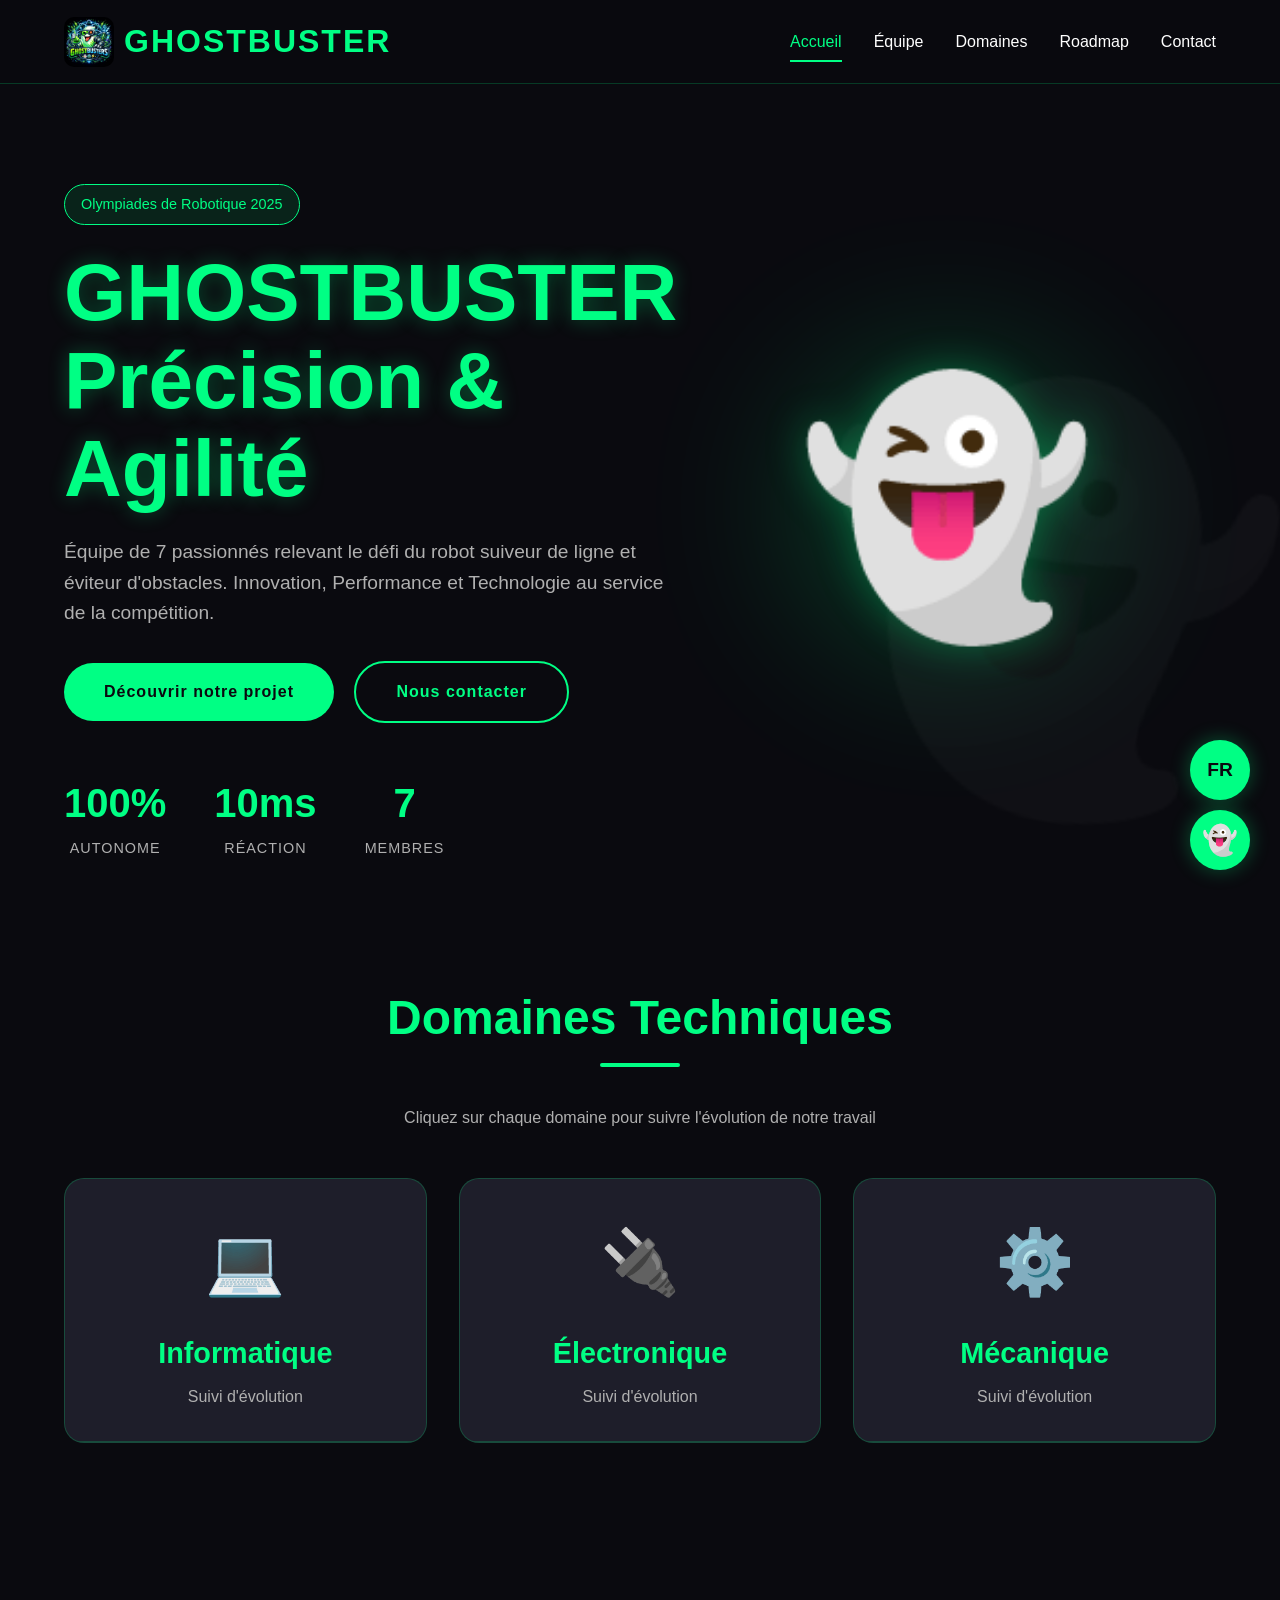
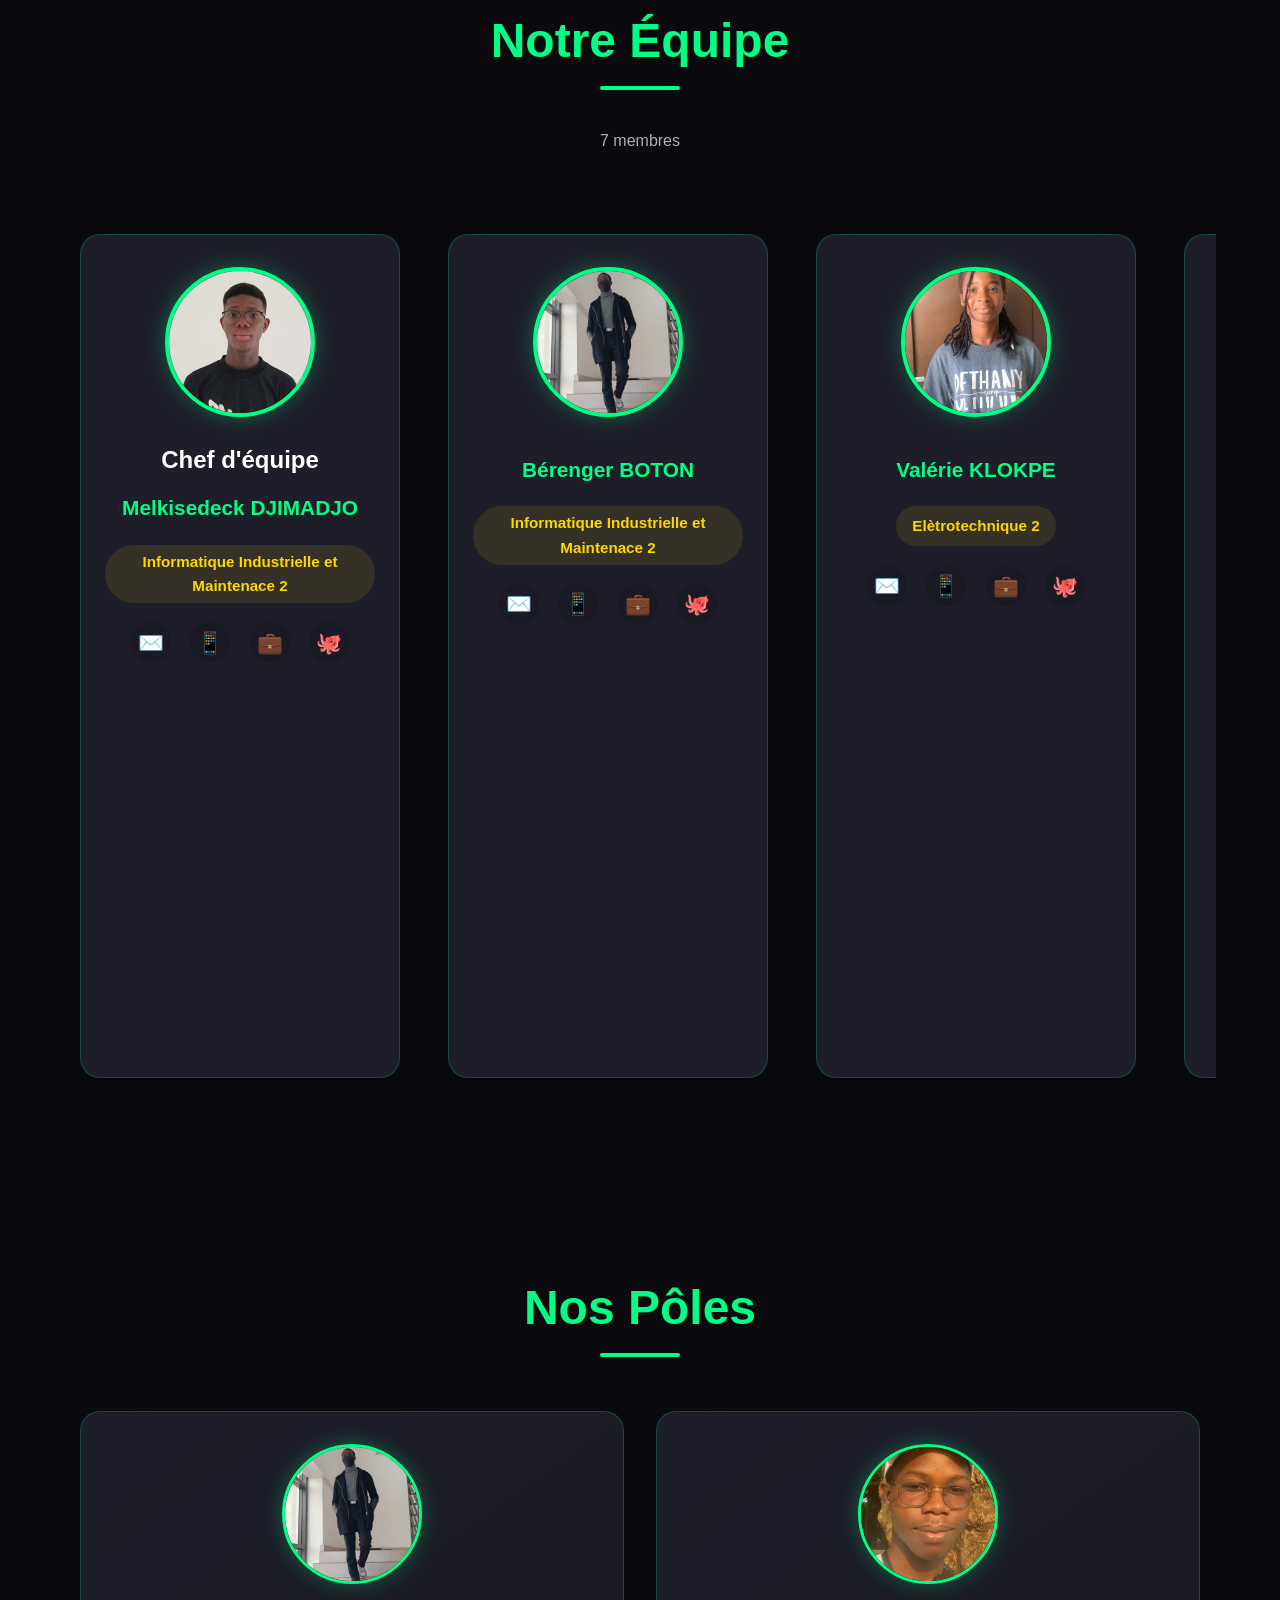
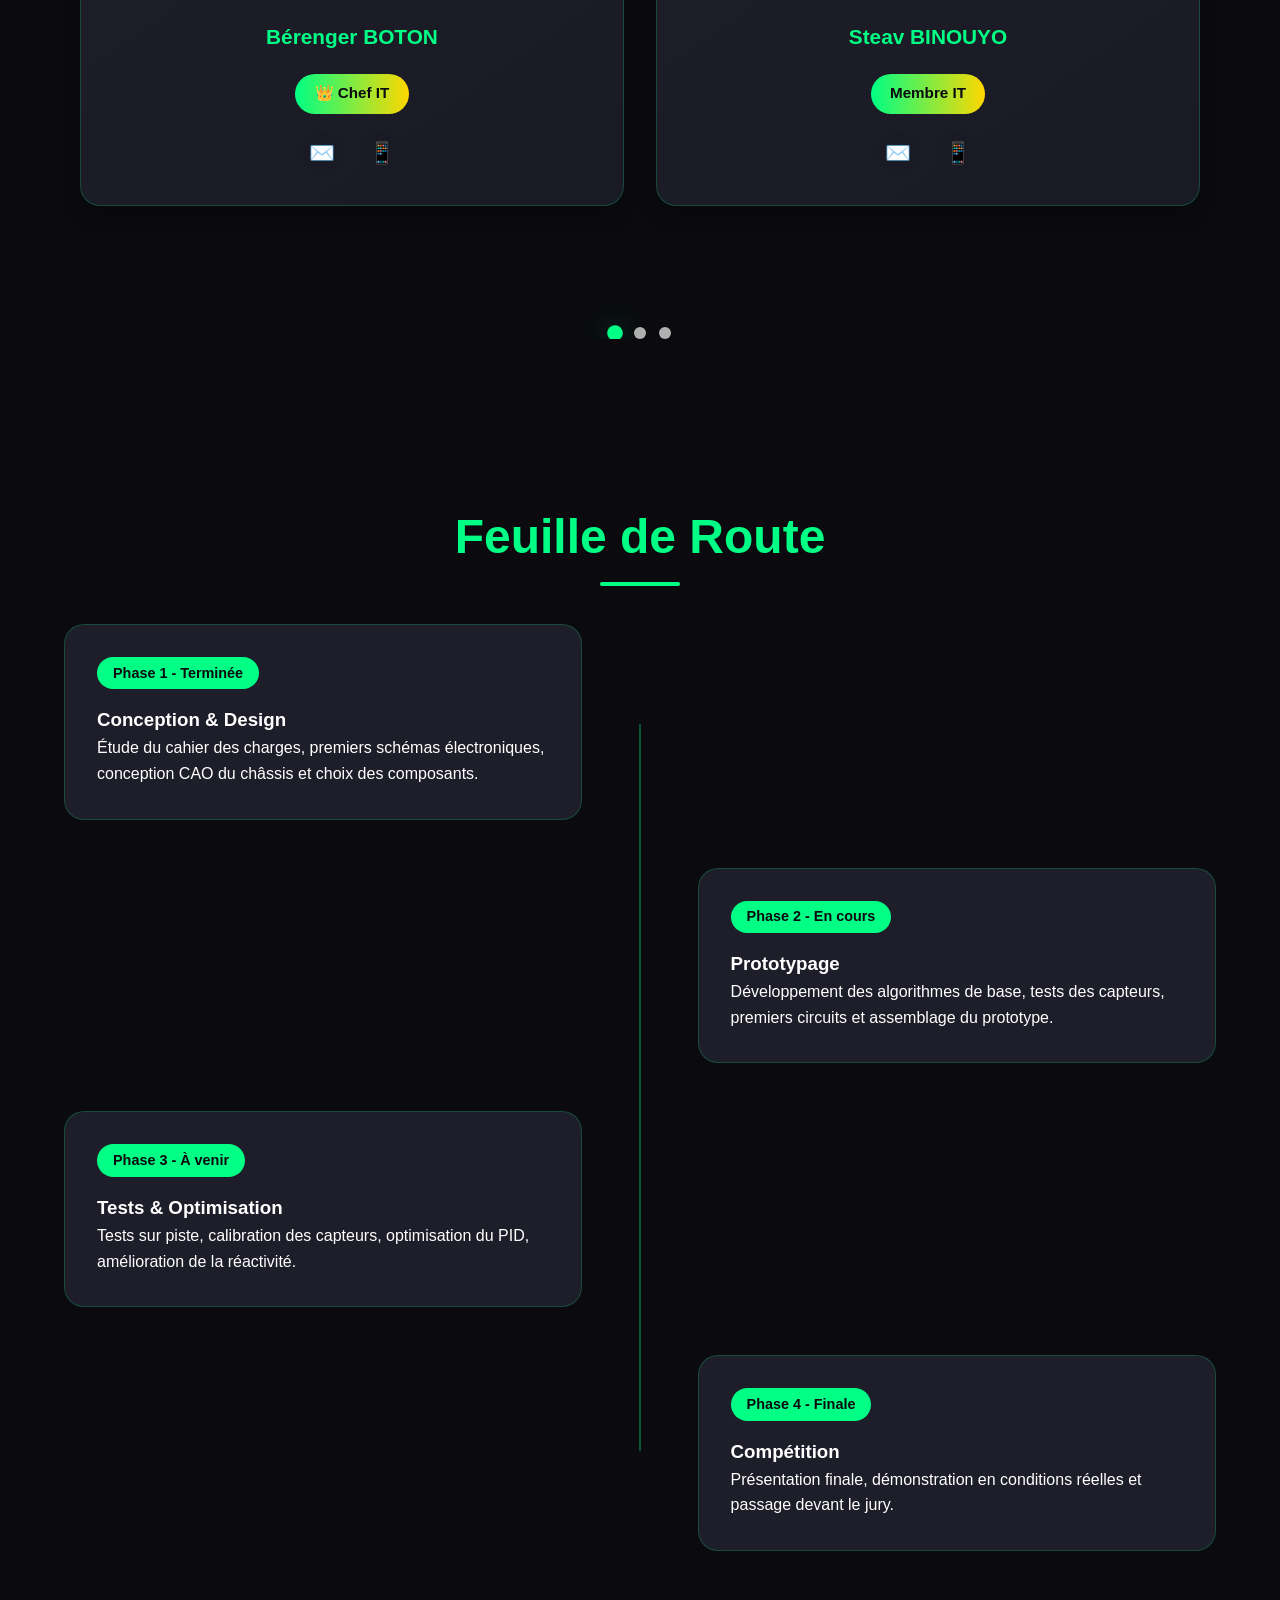
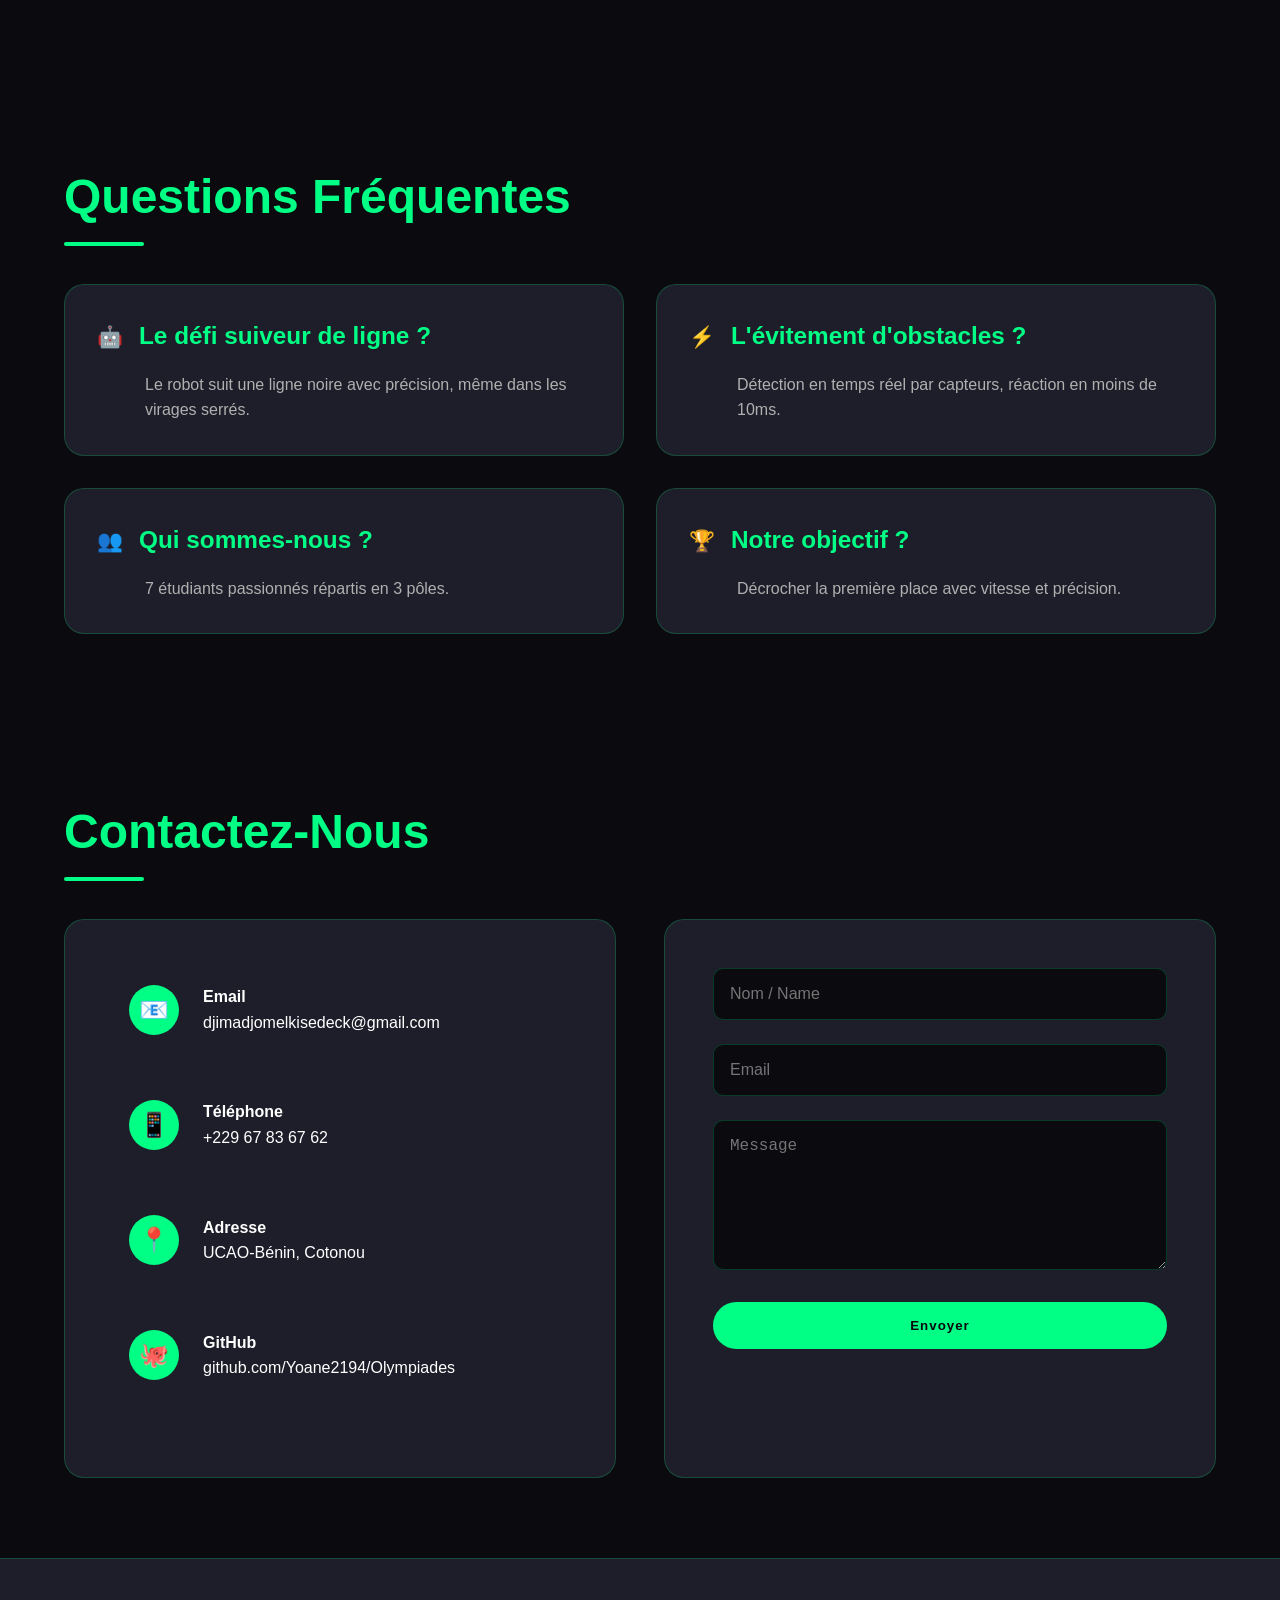
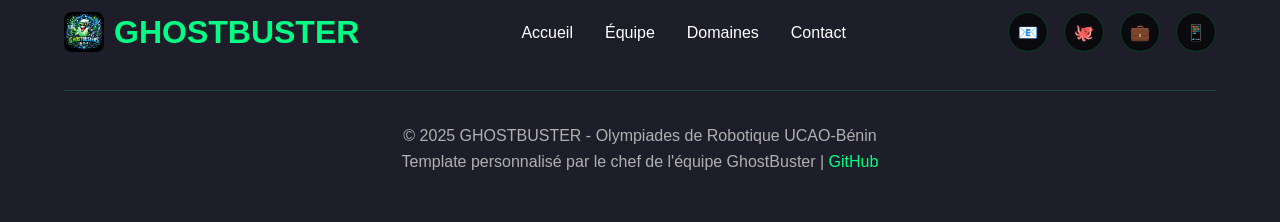
==== commit 0ea6e956: "Update index.html" ====
--- a/index.html
+++ b/index.html
@@ -1362,10 +1362,10 @@
                             <h3>Delphin ZINZINSOUHOU</h3>
                             <div class="team-role">Informatique Industrielle et Maintenace 2</div>
                             <div class="team-contacts">
-                                <a href="mailto:delphin.z@ghostbuster.bj">✉️</a>
-                                <a href="https://wa.me/22952696537">📱</a>
-                                <a href="#">💼</a>
-                                <a href="#">🐙</a>
+                                <a href="mailto:delphin.z@ghostbuster.bj">@</a>
+                                <a href="https://wa.me/22952696537">📞</a>
+                               <!-- <a href="#">💼</a>
+                                <a href="#">🐙</a>-->
                             </div>
                         </div>
 
@@ -1377,10 +1377,10 @@
                             <h3>SACCA Lucrèce</h3>
                             <div class="team-role">Informatique Industrielle et Maintenace 2</div>
                             <div class="team-contacts">
-                                <a href="mailto:lucrecesacca@gmail.com">✉️</a>
-                                <a href="https://wa.me/22944912961">📱</a>
-                                <a href="#">💼</a>
-                                <a href="#">🐙</a>
+                                <a href="mailto:lucrecesacca@gmail.com">@</a>
+                                <a href="https://wa.me/22944912961">📞</a>
+                                <!--<a href="#">💼</a>
+                                <a href="#">🐙</a>-->
                             </div>
                         </div>
                     </div>
@@ -1395,10 +1395,10 @@
                             <h3>Melkisedeck DJIMADJO</h3>
                             <div class="team-role">Informatique Industrielle et Maintenace 2</div>
                             <div class="team-contacts">
-                                <a href="mailto:djimadjomelkisedeck@gmail.com">✉️</a>
-                                <a href="https://wa.me/22967836762">📱</a>
-                                <a href="#">💼</a>
-                                <a href="#">🐙</a>
+                                <a href="mailto:djimadjomelkisedeck@gmail.com">@</a>
+                                <a href="https://wa.me/22967836762">📞</a>
+                                <!--<a href="#">💼</a>
+                                <a href="#">🐙</a><!--
                             </div>
                         </div>
 
@@ -1410,10 +1410,10 @@
                             <h3>Bérenger BOTON</h3>
                             <div class="team-role">Informatique Industrielle et Maintenace 2</div>
                             <div class="team-contacts">
-                                <a href="mailto:berenger.b@ghostbuster.bj">✉️</a>
-                                <a href="https://wa.me/22968744354">📱</a>
-                                <a href="#">💼</a>
-                                <a href="#">🐙</a>
+                                <a href="mailto:berenger.b@ghostbuster.bj">@</a>
+                                <a href="https://wa.me/22968744354">📞</a>
+                                <!--<a href="#">💼</a>
+                                <a href="#">🐙</a>-->
                             </div>
                         </div>
 
@@ -1425,10 +1425,10 @@
                             <h3>Valérie KLOKPE</h3>
                             <div class="team-role">Elètrotechnique 2</div>
                             <div class="team-contacts">
-                                <a href="mailto:klokpevalerie@gmail.com">✉️</a>
-                                <a href="https://wa.me/22944998978">📱</a>
-                                <a href="#">💼</a>
-                                <a href="#">🐙</a>
+                                <a href="mailto:klokpevalerie@gmail.com">@</a>
+                                <a href="https://wa.me/22944998978">📞</a>
+                                <!-- <a href="#">💼</a>
+                                <a href="#">🐙</a>-->
                             </div>
                         </div>
 
@@ -1440,10 +1440,10 @@
                             <h3>Steav BINOUYO</h3>
                             <div class="team-role">Elètrotechnique 2</div>
                             <div class="team-contacts">
-                                <a href="mailto:binouyotobi@gmail.com">✉️</a>
-                                <a href="https://wa.me/22998733638">📱</a>
-                                <a href="#">💼</a>
-                                <a href="#">🐙</a>
+                                <a href="mailto:binouyotobi@gmail.com">@</a>
+                                <a href="https://wa.me/22998733638">📞</a>
+                                 <!--<a href="#">💼</a>
+                                <a href="#">🐙</a>-->
                             </div>
                         </div>
 
@@ -1455,10 +1455,10 @@
                             <h3>Zaénab OKE</h3>
                             <div class="team-role">Elètrotechnique 2</div>
                             <div class="team-contacts">
-                                <a href="mailto:zaenaboke05@gmail.com">✉️</a>
-                                <a href="https://wa.me/22999393164">📱</a>
-                                <a href="#">💼</a>
-                                <a href="#">🐙</a>
+                                <a href="mailto:zaenaboke05@gmail.com">@</a>
+                                <a href="https://wa.me/22999393164">📞</a>
+                                <!--<a href="#">💼</a>
+                                <a href="#">🐙</a>-->
                             </div>
                         </div>
 
@@ -1470,10 +1470,10 @@
                             <h3>Delphin ZINZINSOUHOU</h3>
                             <div class="team-role">Informatique Industrielle et Maintenace 2</div>
                             <div class="team-contacts">
-                                <a href="mailto:delphin.z@ghostbuster.bj">✉️</a>
-                                <a href="https://wa.me/22952696537">📱</a>
-                                <a href="#">💼</a>
-                                <a href="#">🐙</a>
+                                <a href="mailto:delphin.z@ghostbuster.bj">@</a>
+                                <a href="https://wa.me/22952696537">📞</a>
+                                <!-- <a href="#">💼</a>
+                                <a href="#">🐙</a>-->
                             </div>
                         </div>
 
@@ -1485,10 +1485,10 @@
                             <h3>SACCA Lucrèce</h3>
                             <div class="team-role">Informatique Industrielle et Maintenace 2</div>
                             <div class="team-contacts">
-                                <a href="mailto:lucrecesacca@gmail.com">✉️</a>
-                                <a href="https://wa.me/22944912961">📱</a>
-                                <a href="#">💼</a>
-                                <a href="#">🐙</a>
+                                <a href="mailto:lucrecesacca@gmail.com">@</a>
+                                <a href="https://wa.me/22944912961">📞</a>
+                                 <!--<a href="#">💼</a>
+                                <a href="#">🐙</a>-->
                             </div>
                         </div>
                     </div>
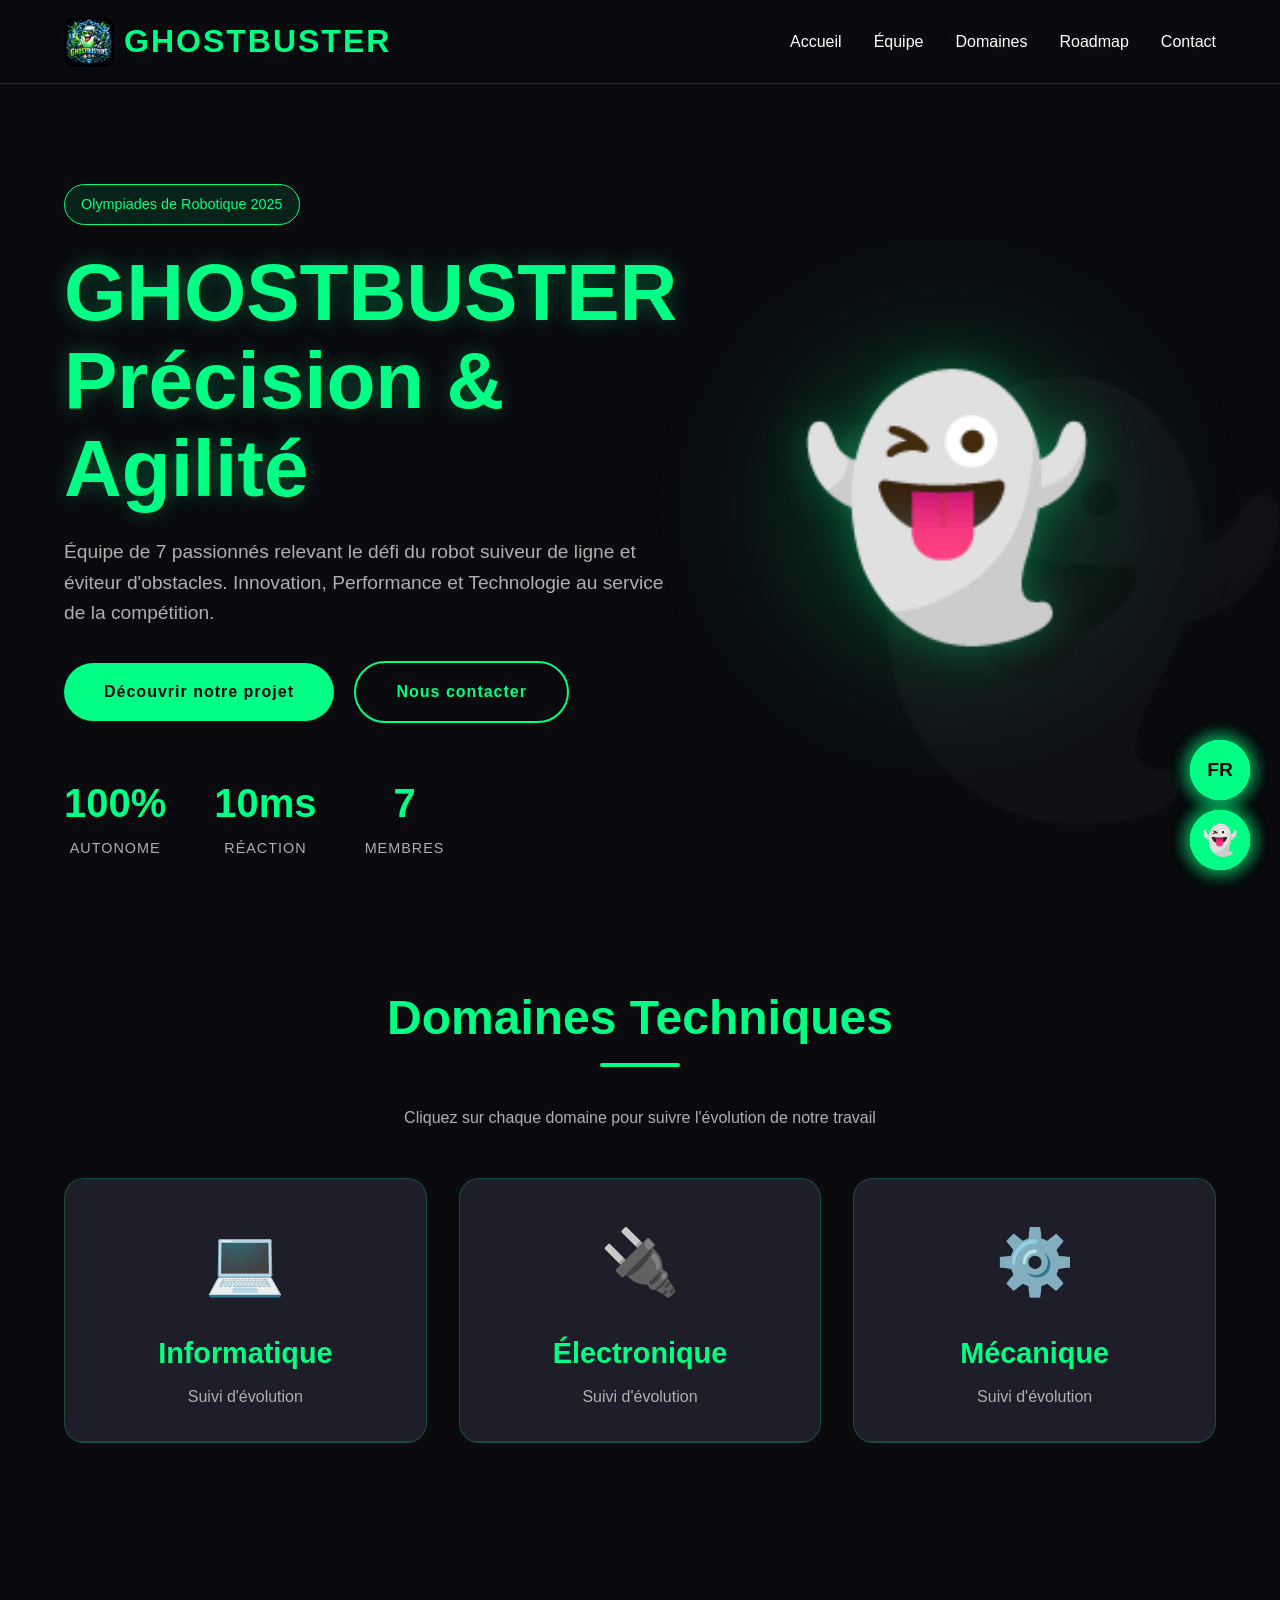
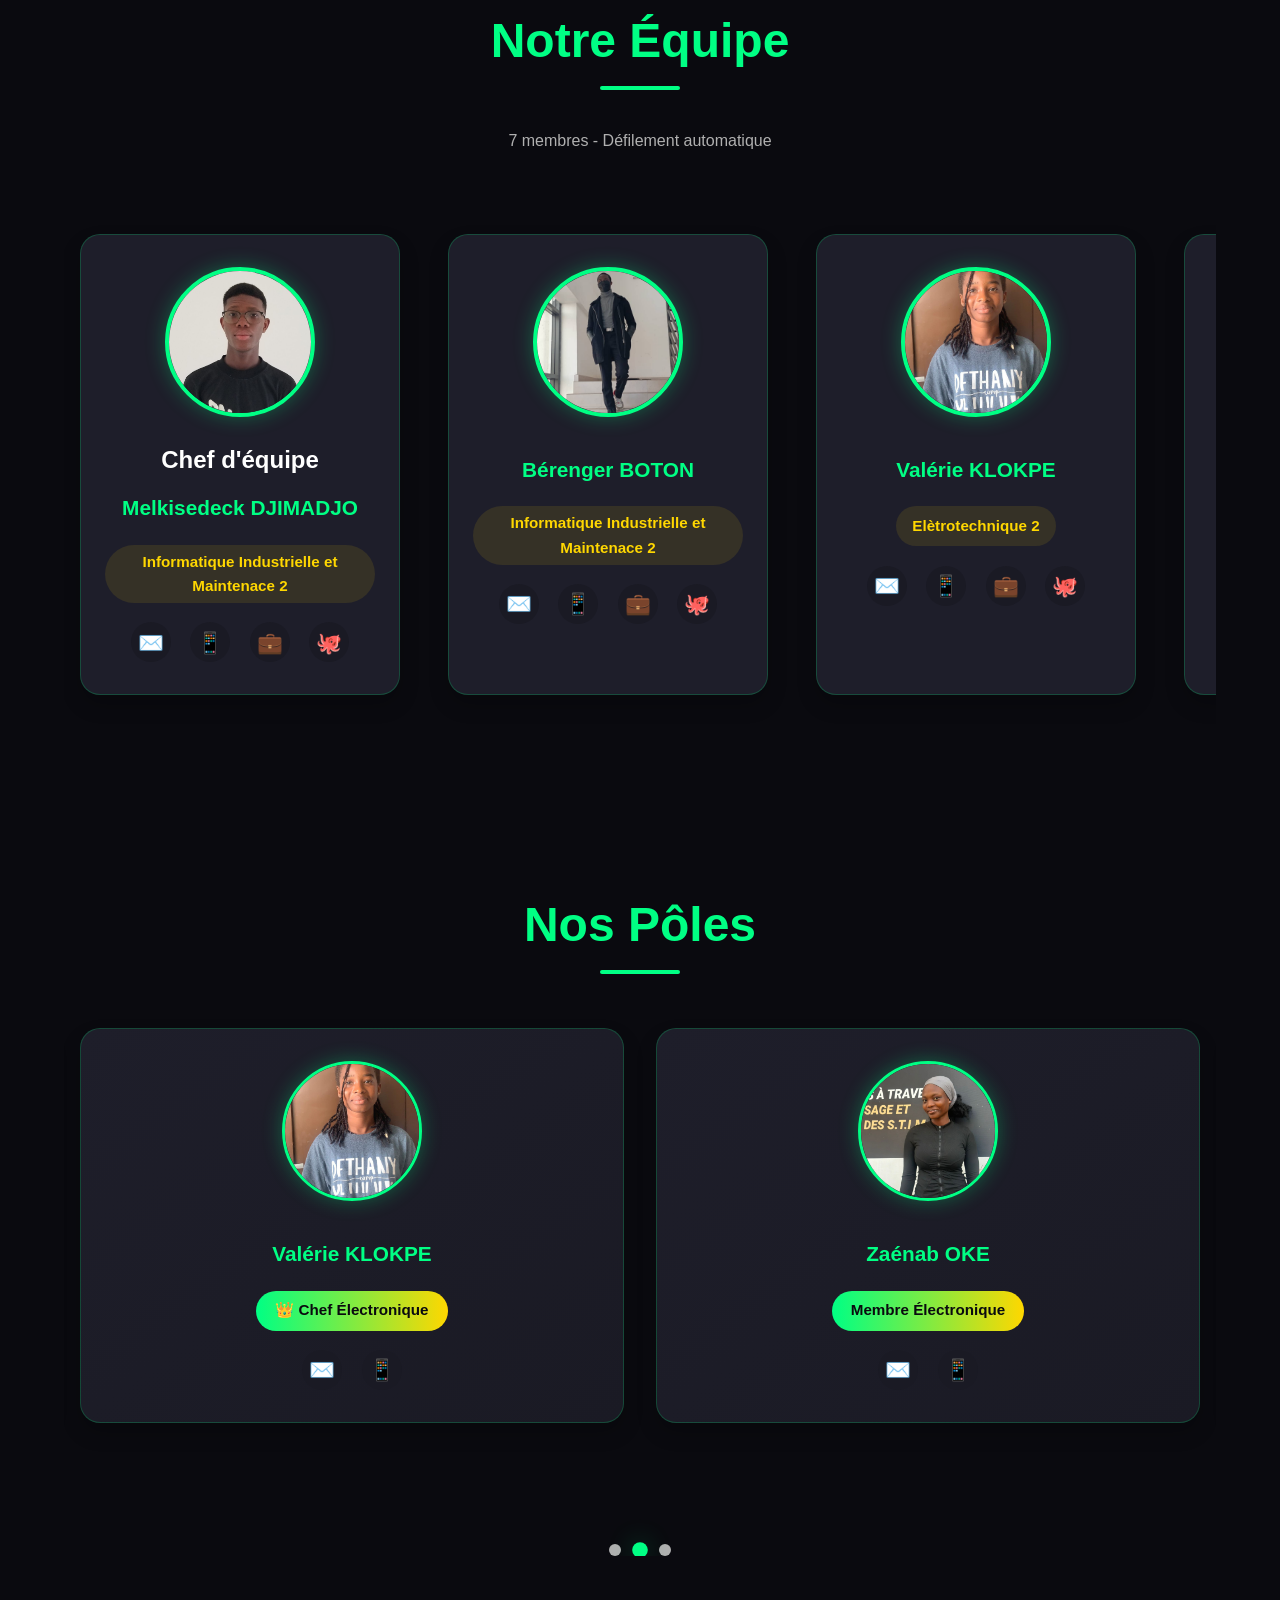
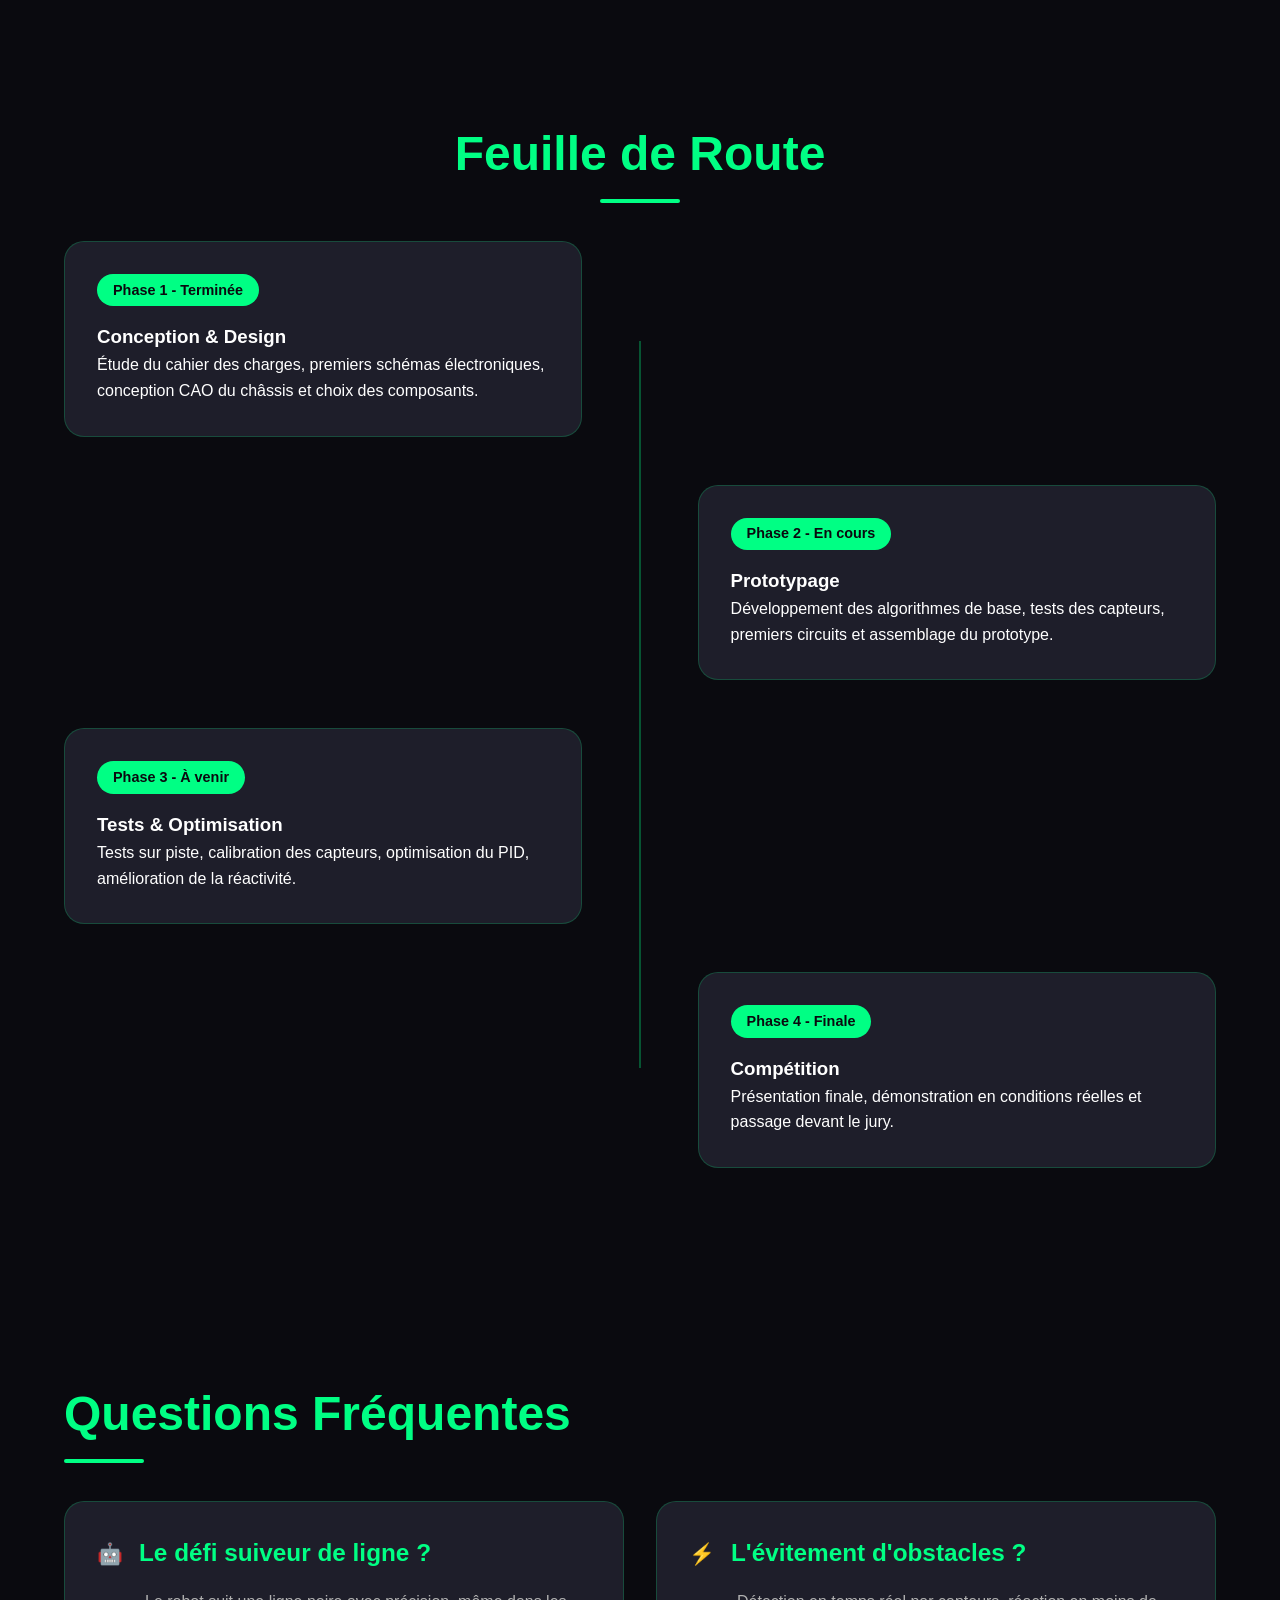
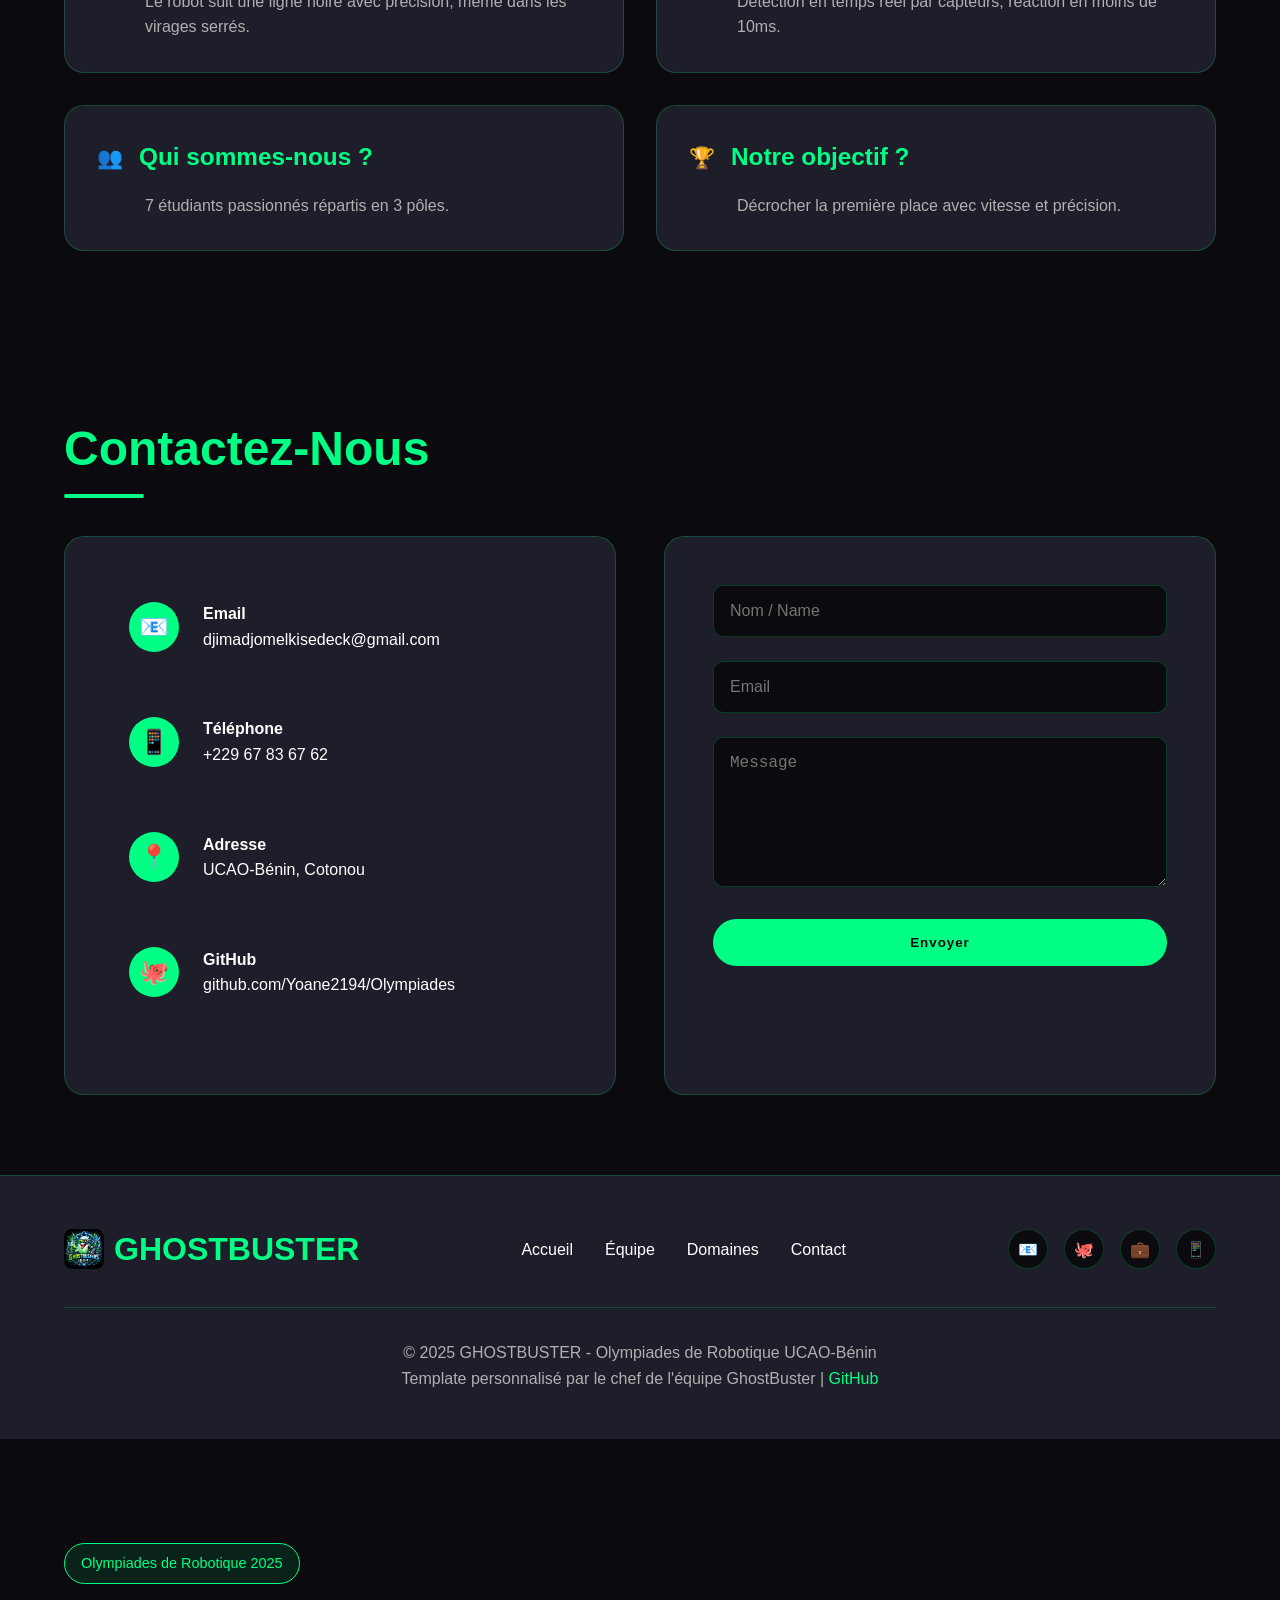
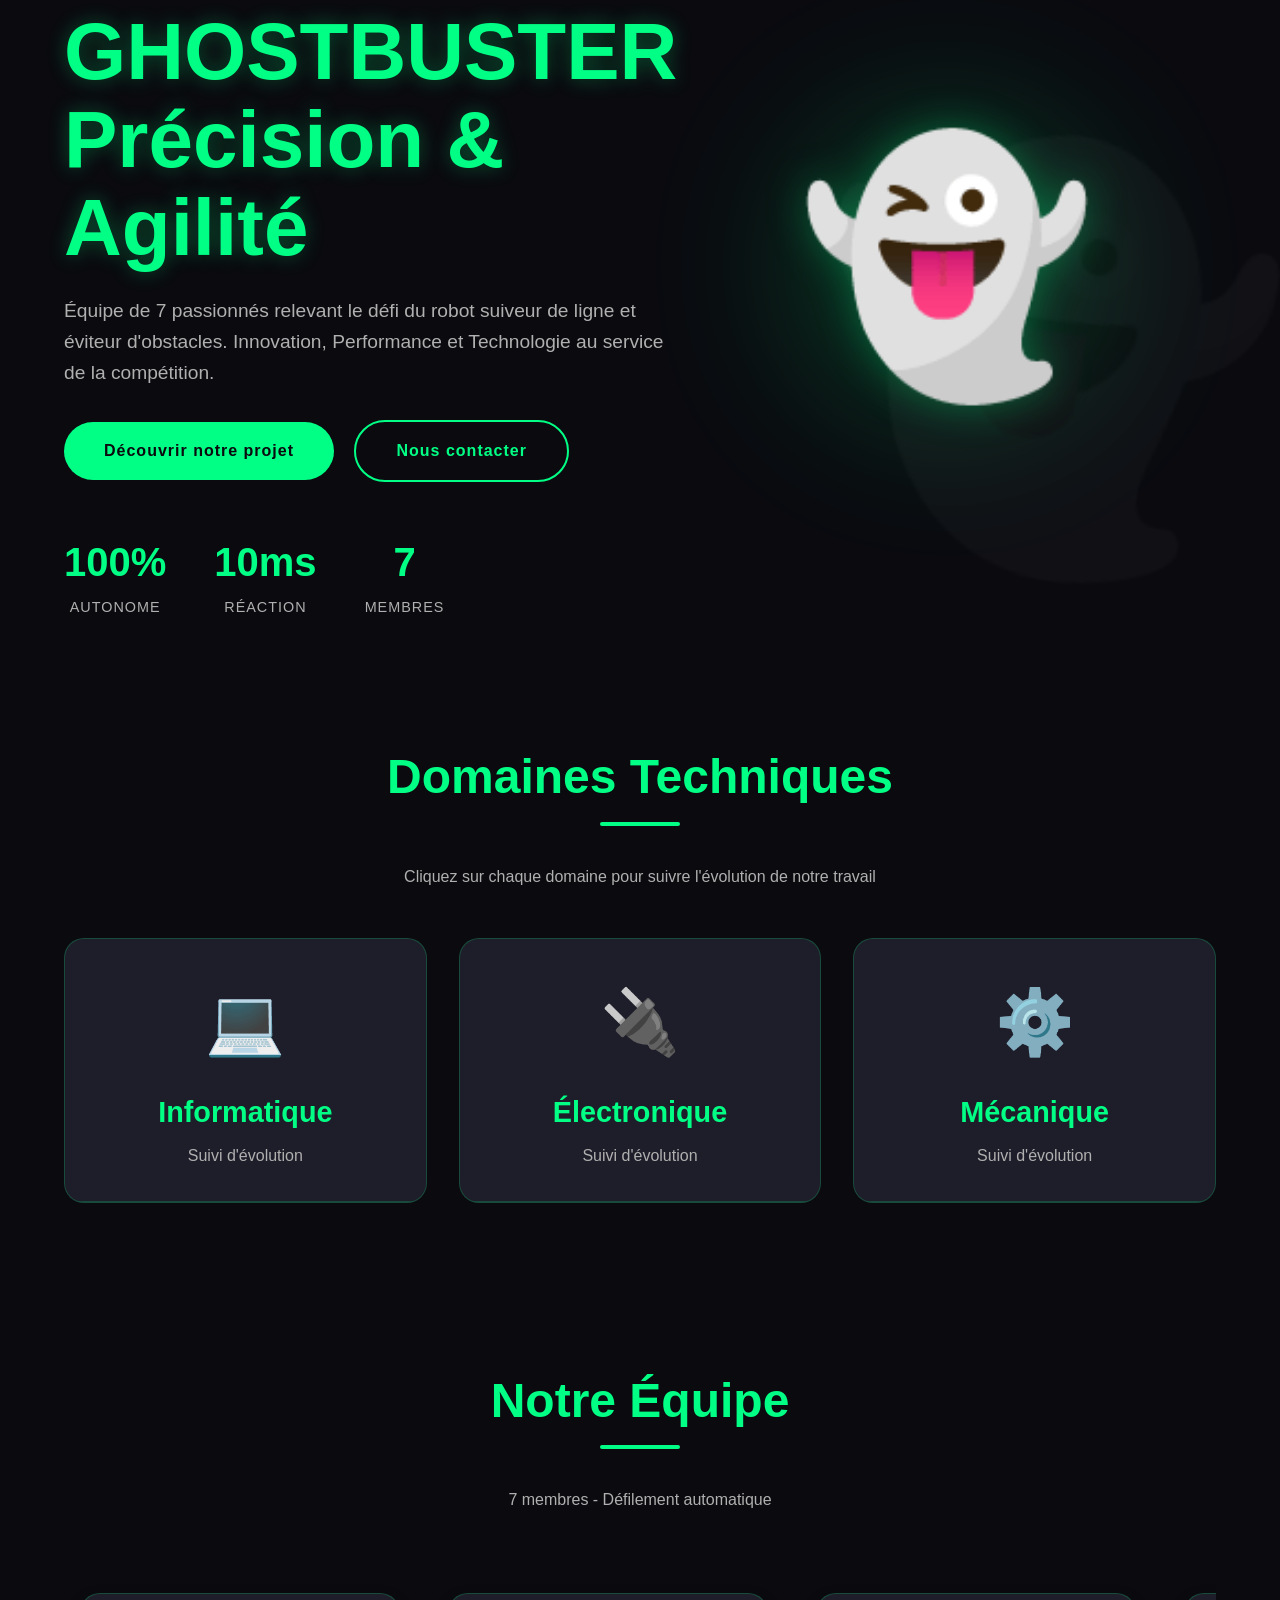
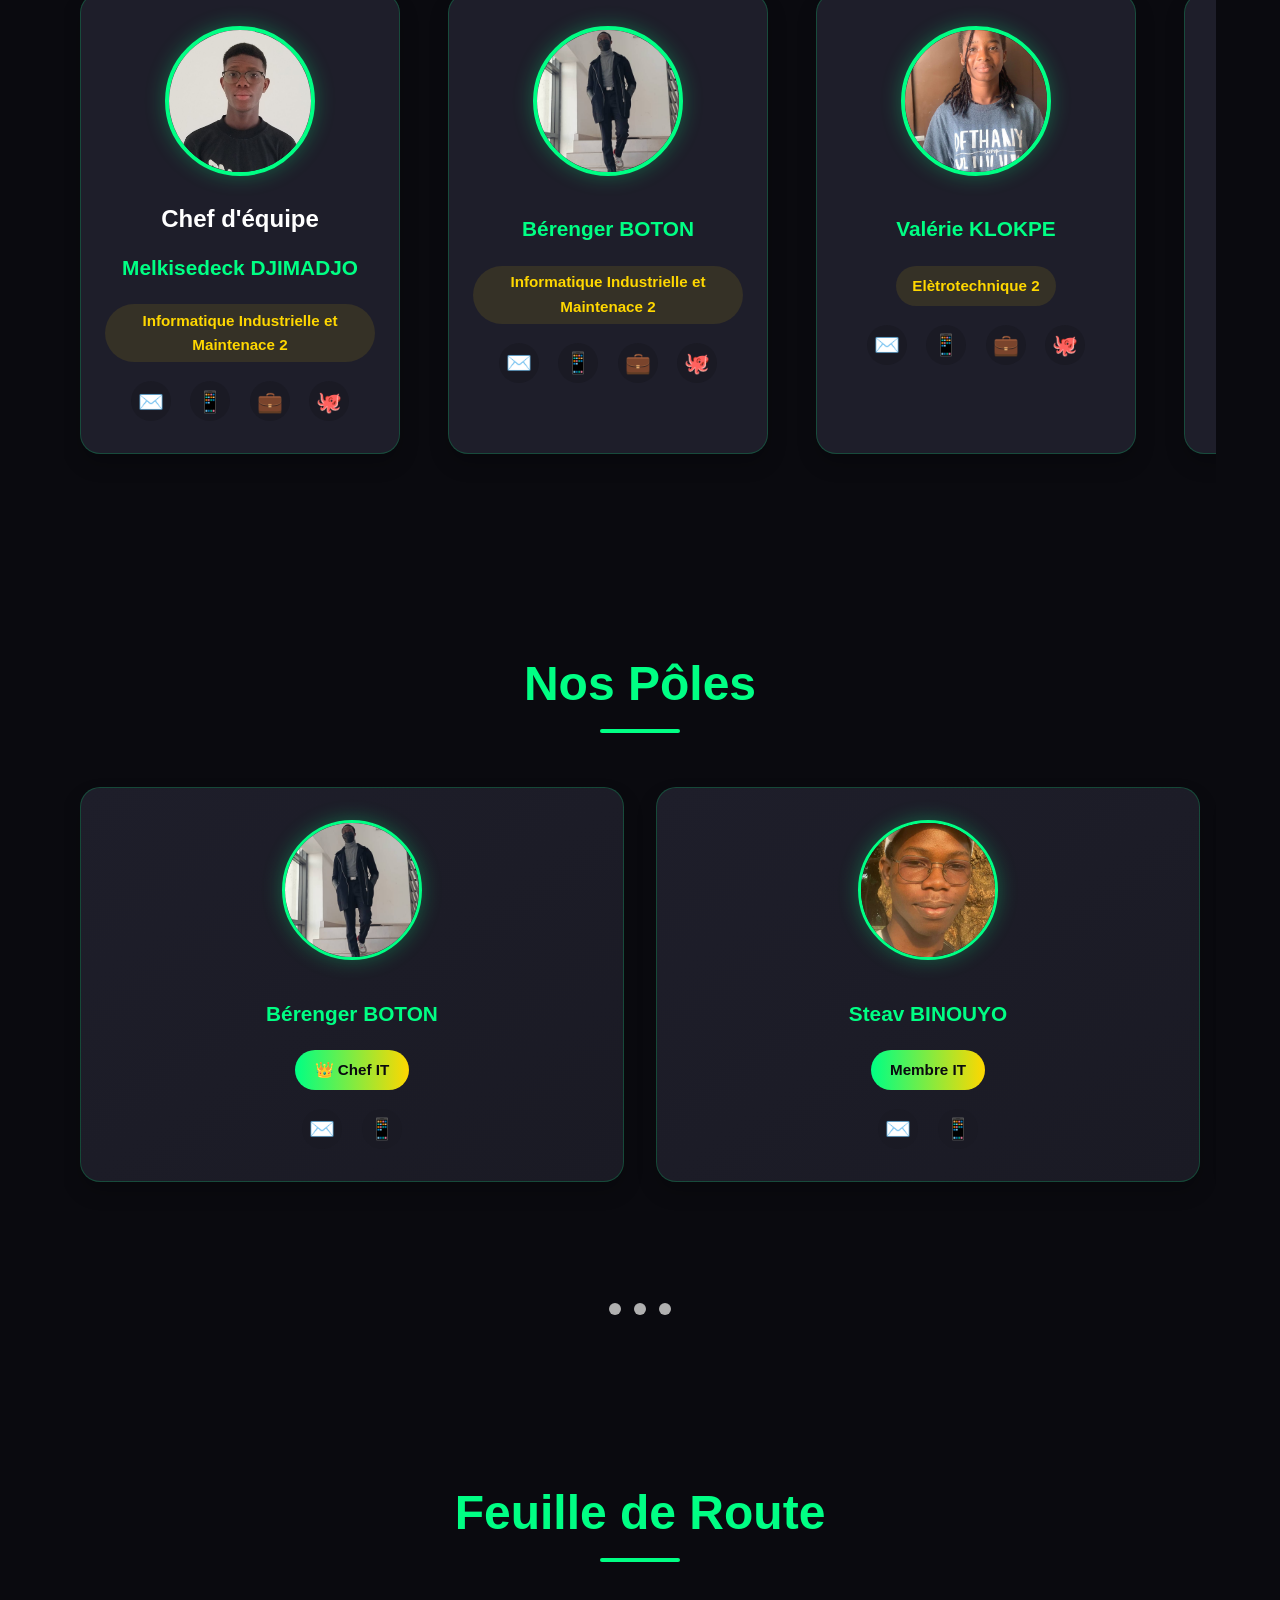
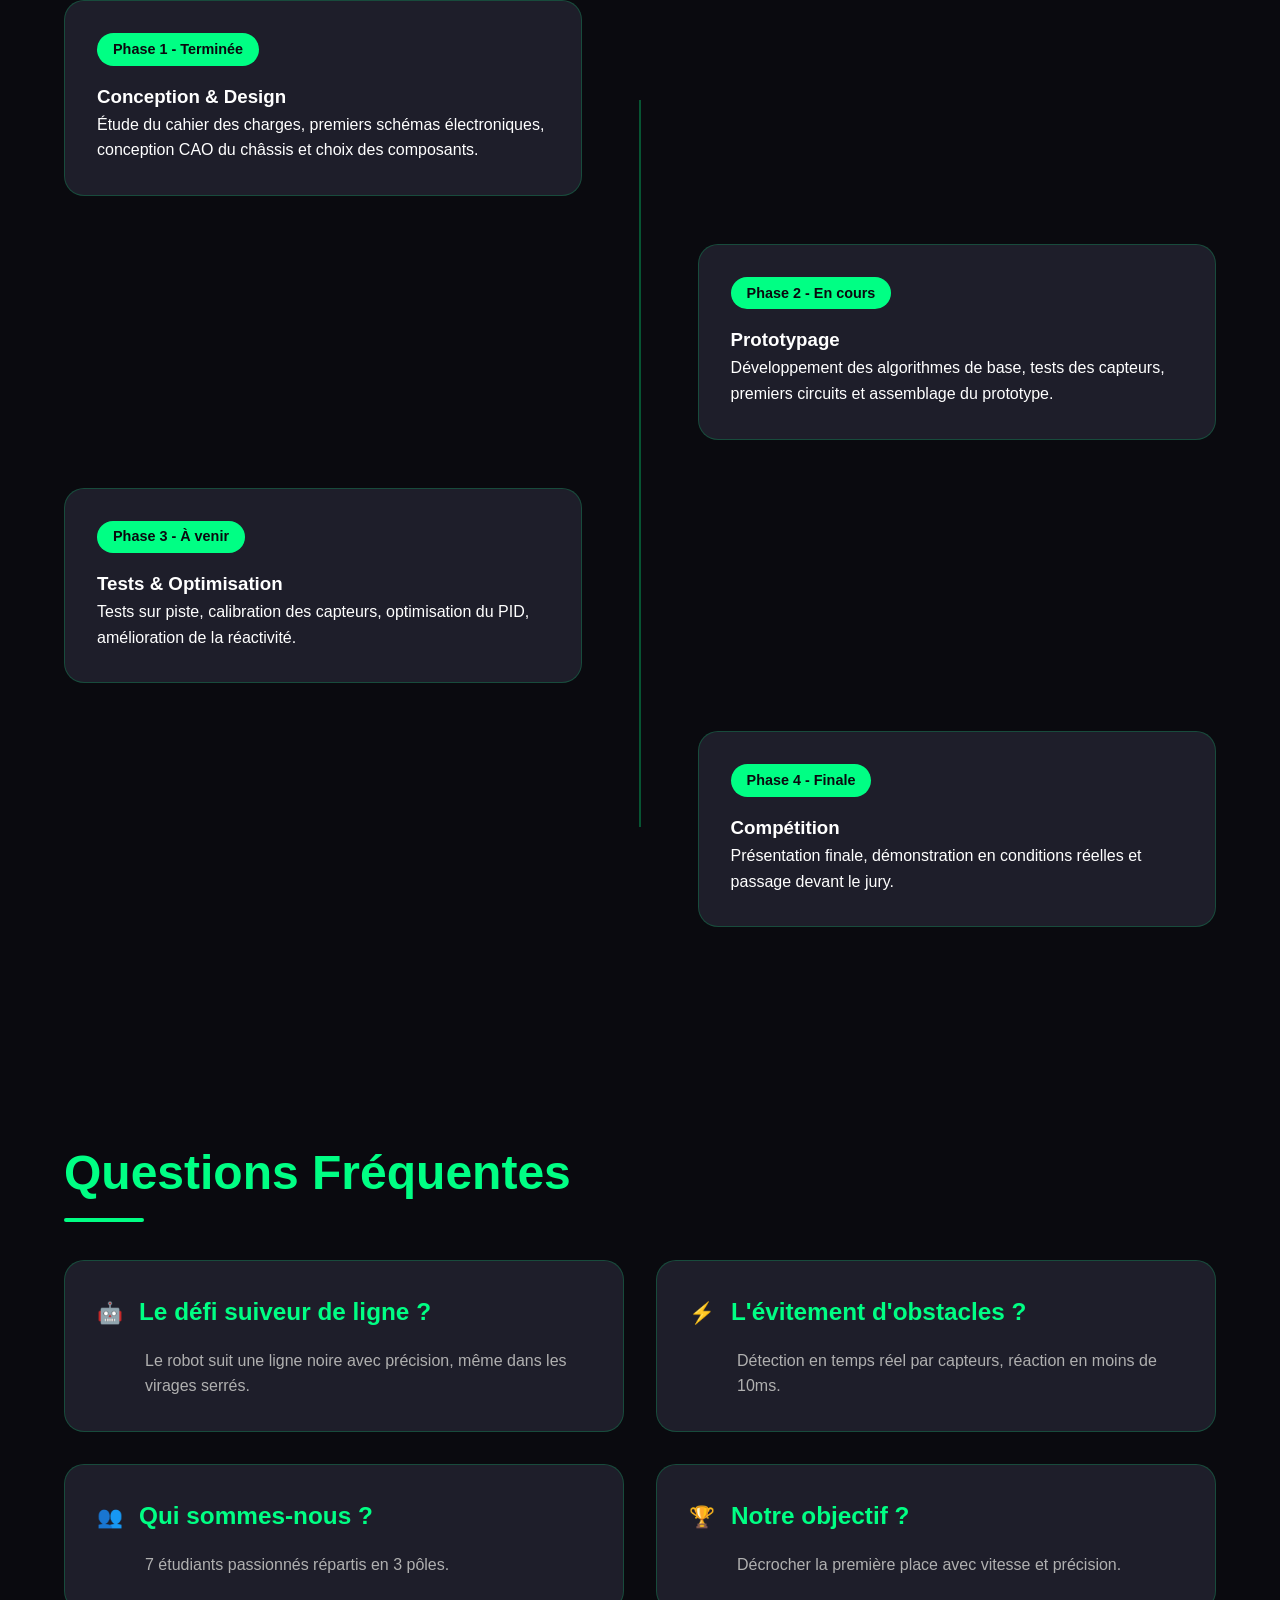
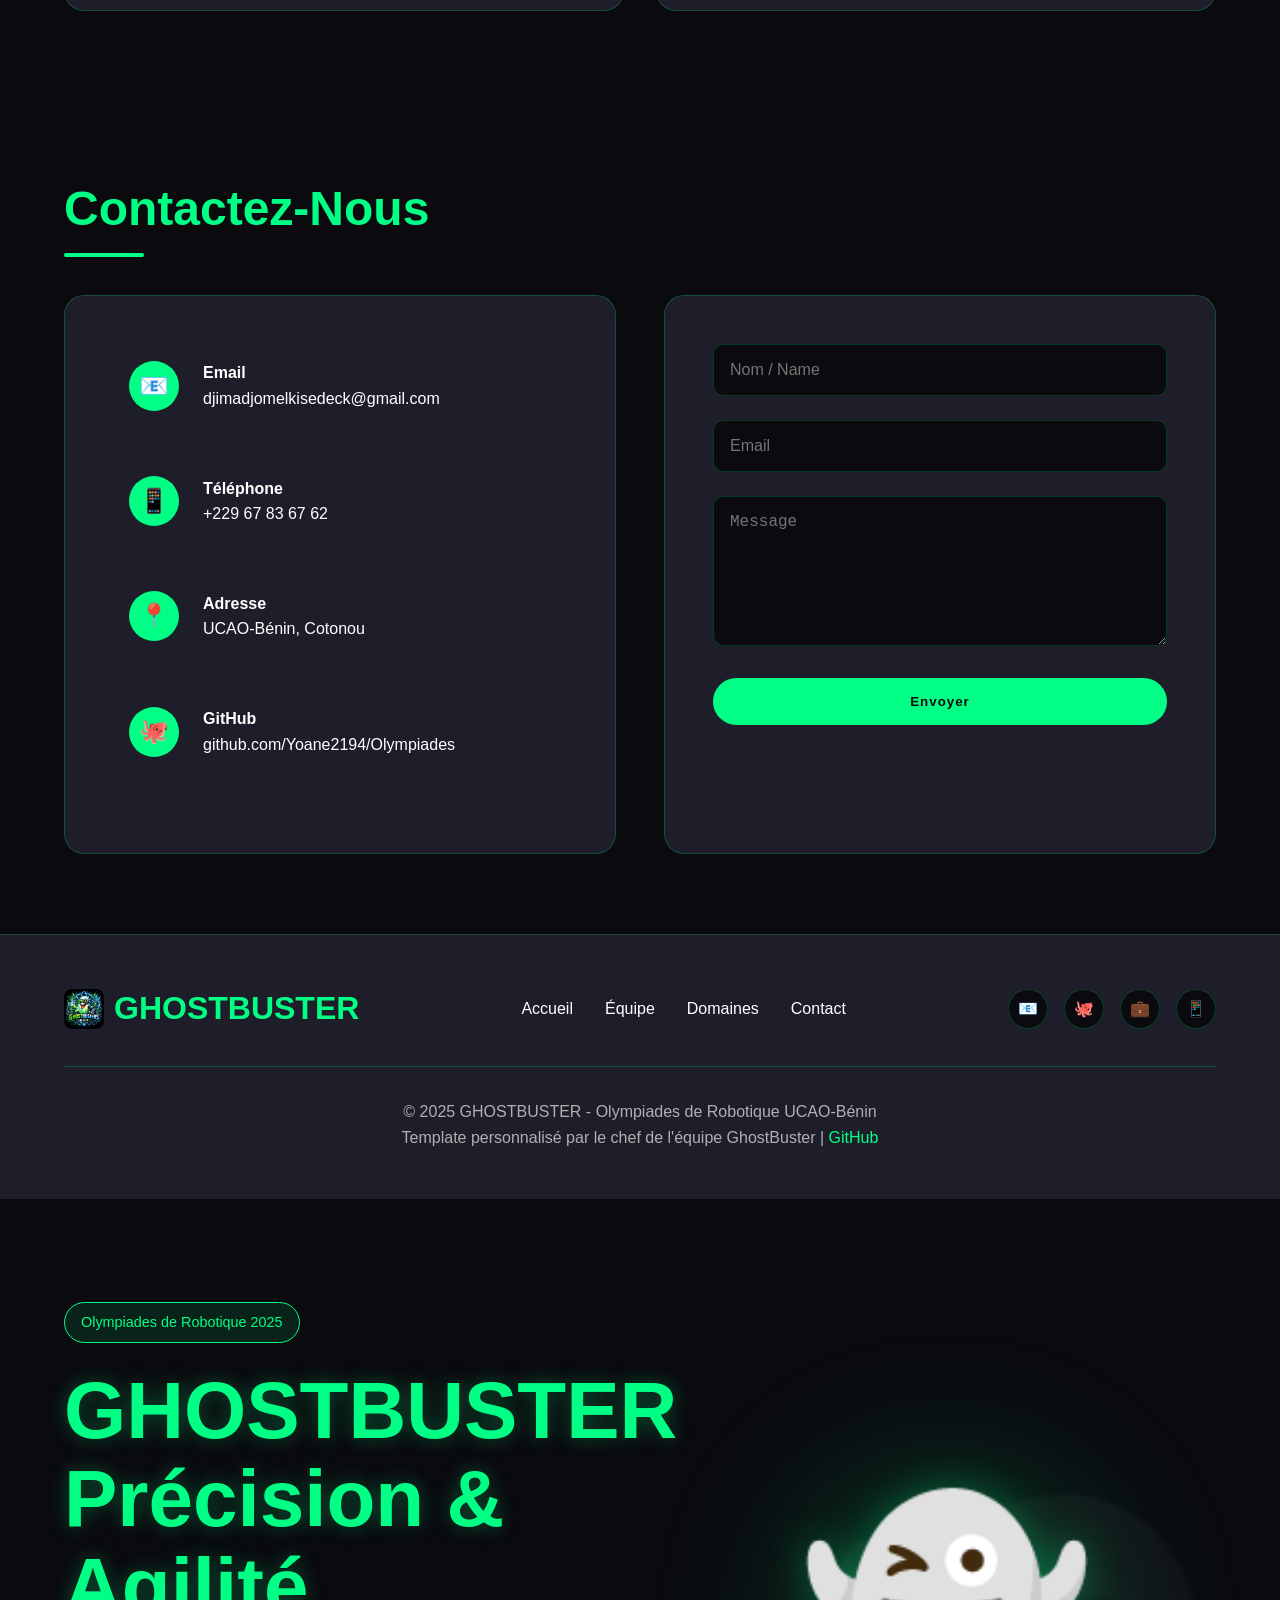
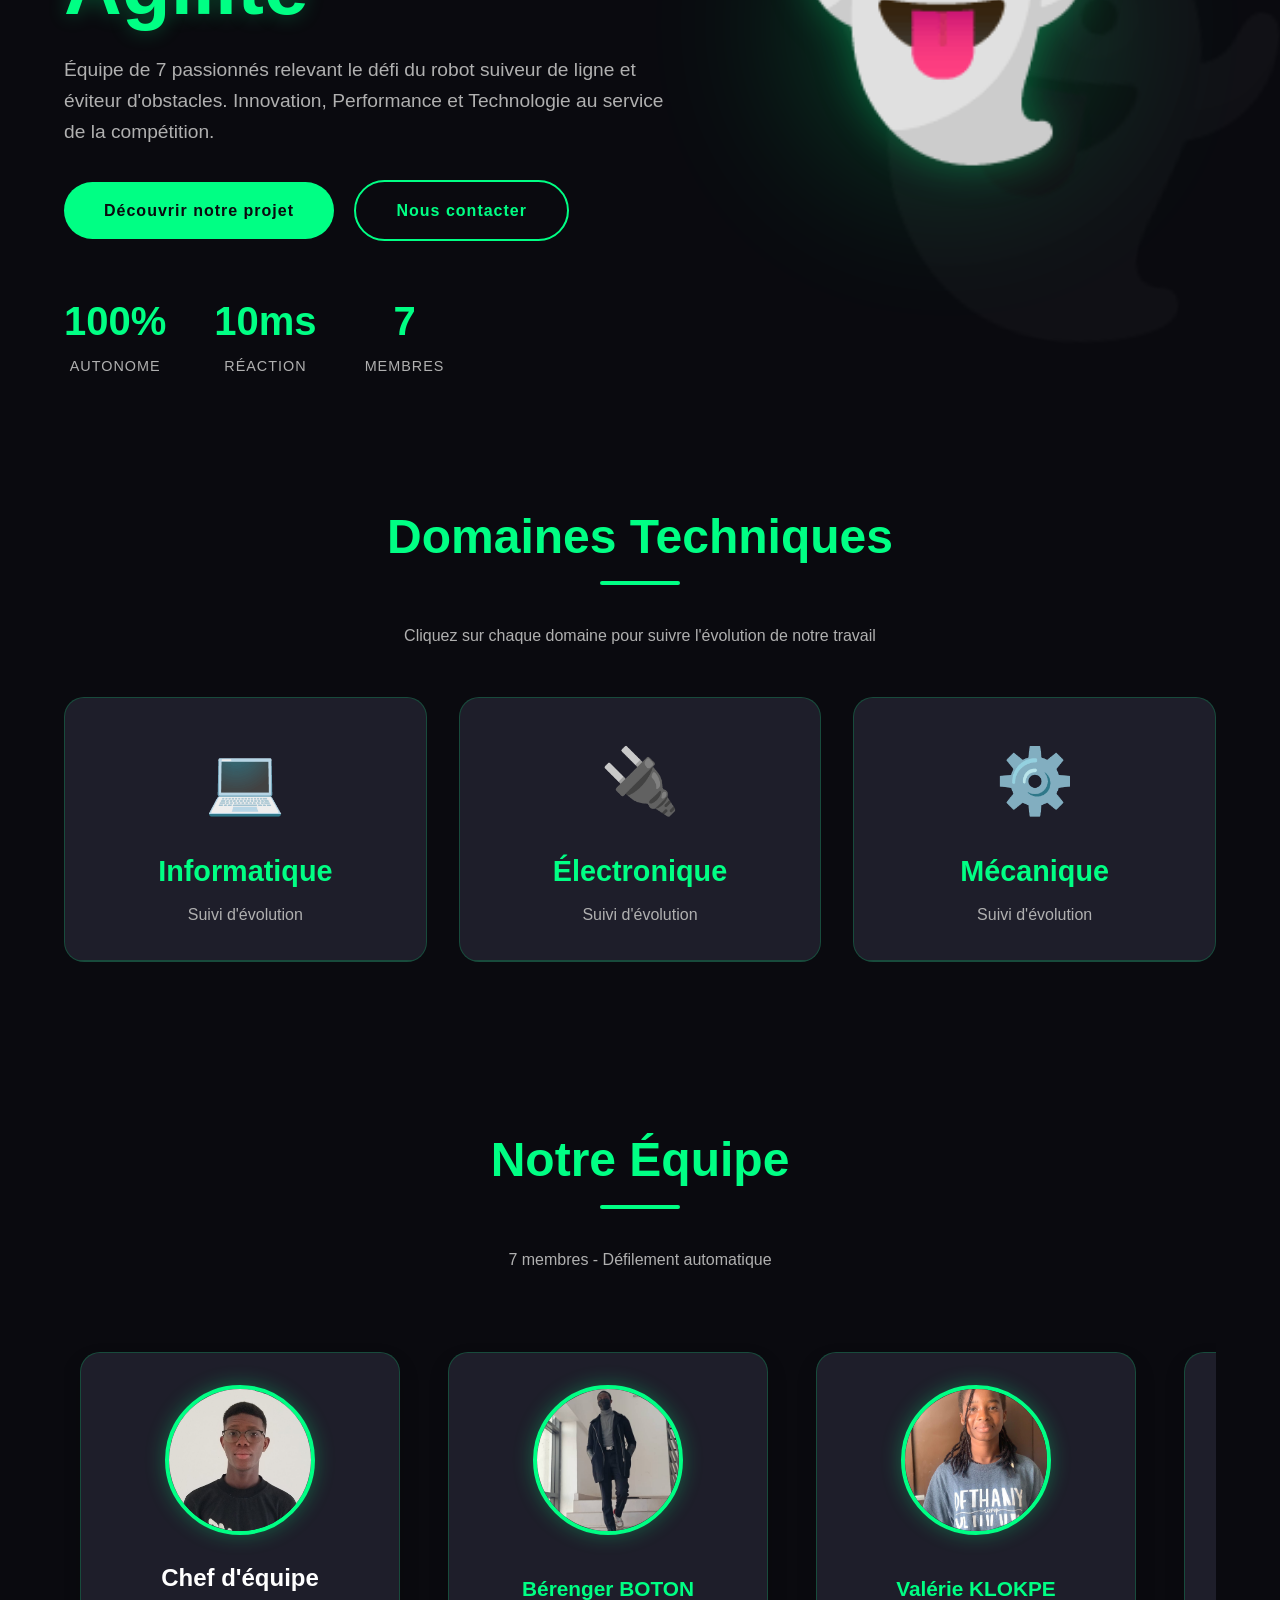
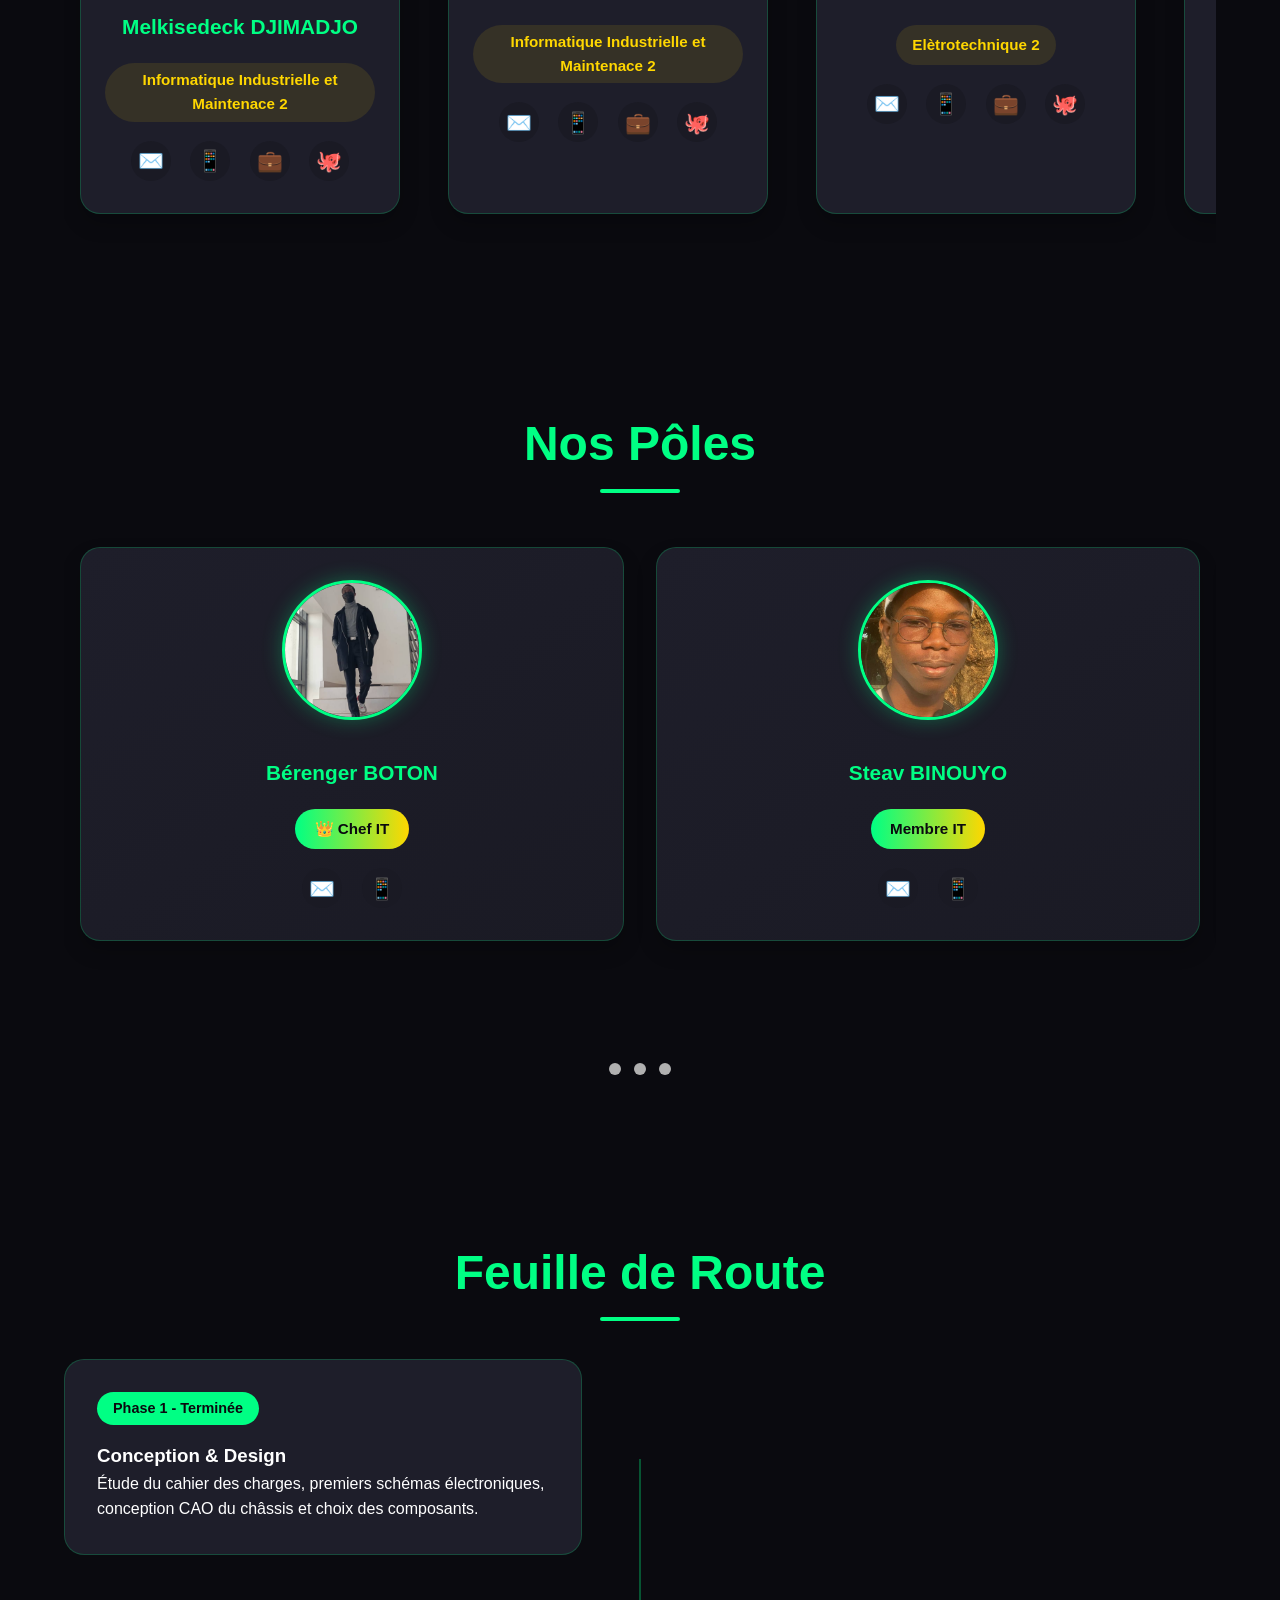
==== commit d0672568: "Update index.html" ====
--- a/index.html
+++ b/index.html
@@ -1270,8 +1270,8 @@
                 <span class="lang-en">Our Team</span>
             </h2>
             <p style="text-align: center; color: var(--text-secondary); margin-bottom: 2rem;">
-                <span class="lang-fr">7 membres</span>
-                <span class="lang-en">7 members</span>
+                <span class="lang-fr">7 membres - Défilement automatique</span>
+                <span class="lang-en">7 members - Auto-scrolling</span>
             </p>
             
             <div class="team-slider-container">
@@ -1362,10 +1362,10 @@
                             <h3>Delphin ZINZINSOUHOU</h3>
                             <div class="team-role">Informatique Industrielle et Maintenace 2</div>
                             <div class="team-contacts">
-                                <a href="mailto:delphin.z@ghostbuster.bj">@</a>
-                                <a href="https://wa.me/22952696537">📞</a>
-                               <!-- <a href="#">💼</a>
-                                <a href="#">🐙</a>-->
+                                <a href="mailto:delphin.z@ghostbuster.bj">✉️</a>
+                                <a href="https://wa.me/22952696537">📱</a>
+                                <a href="#">💼</a>
+                                <a href="#">🐙</a>
                             </div>
                         </div>
 
@@ -1377,10 +1377,10 @@
                             <h3>SACCA Lucrèce</h3>
                             <div class="team-role">Informatique Industrielle et Maintenace 2</div>
                             <div class="team-contacts">
-                                <a href="mailto:lucrecesacca@gmail.com">@</a>
-                                <a href="https://wa.me/22944912961">📞</a>
-                                <!--<a href="#">💼</a>
-                                <a href="#">🐙</a>-->
+                                <a href="mailto:lucrecesacca@gmail.com">✉️</a>
+                                <a href="https://wa.me/22944912961">📱</a>
+                                <a href="#">💼</a>
+                                <a href="#">🐙</a>
                             </div>
                         </div>
                     </div>
@@ -1395,10 +1395,10 @@
                             <h3>Melkisedeck DJIMADJO</h3>
                             <div class="team-role">Informatique Industrielle et Maintenace 2</div>
                             <div class="team-contacts">
-                                <a href="mailto:djimadjomelkisedeck@gmail.com">@</a>
-                                <a href="https://wa.me/22967836762">📞</a>
-                                <!--<a href="#">💼</a>
-                                <a href="#">🐙</a><!--
+                                <a href="mailto:djimadjomelkisedeck@gmail.com">✉️</a>
+                                <a href="https://wa.me/22967836762">📱</a>
+                                <a href="#">💼</a>
+                                <a href="#">🐙</a>
                             </div>
                         </div>
 
@@ -1410,10 +1410,10 @@
                             <h3>Bérenger BOTON</h3>
                             <div class="team-role">Informatique Industrielle et Maintenace 2</div>
                             <div class="team-contacts">
-                                <a href="mailto:berenger.b@ghostbuster.bj">@</a>
-                                <a href="https://wa.me/22968744354">📞</a>
-                                <!--<a href="#">💼</a>
-                                <a href="#">🐙</a>-->
+                                <a href="mailto:berenger.b@ghostbuster.bj">✉️</a>
+                                <a href="https://wa.me/22968744354">📱</a>
+                                <a href="#">💼</a>
+                                <a href="#">🐙</a>
                             </div>
                         </div>
 
@@ -1425,10 +1425,10 @@
                             <h3>Valérie KLOKPE</h3>
                             <div class="team-role">Elètrotechnique 2</div>
                             <div class="team-contacts">
-                                <a href="mailto:klokpevalerie@gmail.com">@</a>
-                                <a href="https://wa.me/22944998978">📞</a>
-                                <!-- <a href="#">💼</a>
-                                <a href="#">🐙</a>-->
+                                <a href="mailto:klokpevalerie@gmail.com">✉️</a>
+                                <a href="https://wa.me/22944998978">📱</a>
+                                <a href="#">💼</a>
+                                <a href="#">🐙</a>
                             </div>
                         </div>
 
@@ -1440,10 +1440,10 @@
                             <h3>Steav BINOUYO</h3>
                             <div class="team-role">Elètrotechnique 2</div>
                             <div class="team-contacts">
-                                <a href="mailto:binouyotobi@gmail.com">@</a>
-                                <a href="https://wa.me/22998733638">📞</a>
-                                 <!--<a href="#">💼</a>
-                                <a href="#">🐙</a>-->
+                                <a href="mailto:binouyotobi@gmail.com">✉️</a>
+                                <a href="https://wa.me/22998733638">📱</a>
+                                <a href="#">💼</a>
+                                <a href="#">🐙</a>
                             </div>
                         </div>
 
@@ -1455,10 +1455,10 @@
                             <h3>Zaénab OKE</h3>
                             <div class="team-role">Elètrotechnique 2</div>
                             <div class="team-contacts">
-                                <a href="mailto:zaenaboke05@gmail.com">@</a>
-                                <a href="https://wa.me/22999393164">📞</a>
-                                <!--<a href="#">💼</a>
-                                <a href="#">🐙</a>-->
+                                <a href="mailto:zaenaboke05@gmail.com">✉️</a>
+                                <a href="https://wa.me/22999393164">📱</a>
+                                <a href="#">💼</a>
+                                <a href="#">🐙</a>
                             </div>
                         </div>
 
@@ -1470,10 +1470,10 @@
                             <h3>Delphin ZINZINSOUHOU</h3>
                             <div class="team-role">Informatique Industrielle et Maintenace 2</div>
                             <div class="team-contacts">
-                                <a href="mailto:delphin.z@ghostbuster.bj">@</a>
-                                <a href="https://wa.me/22952696537">📞</a>
-                                <!-- <a href="#">💼</a>
-                                <a href="#">🐙</a>-->
+                                <a href="mailto:delphin.z@ghostbuster.bj">✉️</a>
+                                <a href="https://wa.me/22952696537">📱</a>
+                                <a href="#">💼</a>
+                                <a href="#">🐙</a>
                             </div>
                         </div>
 
@@ -1485,10 +1485,10 @@
                             <h3>SACCA Lucrèce</h3>
                             <div class="team-role">Informatique Industrielle et Maintenace 2</div>
                             <div class="team-contacts">
-                                <a href="mailto:lucrecesacca@gmail.com">@</a>
-                                <a href="https://wa.me/22944912961">📞</a>
-                                 <!--<a href="#">💼</a>
-                                <a href="#">🐙</a>-->
+                                <a href="mailto:lucrecesacca@gmail.com">✉️</a>
+                                <a href="https://wa.me/22944912961">📱</a>
+                                <a href="#">💼</a>
+                                <a href="#">🐙</a>
                             </div>
                         </div>
                     </div>
@@ -2147,4 +2147,8600 @@
         });
     </script>
 </body>
+</html><!DOCTYPE html>
+<html lang="fr">
+<head>
+    <meta charset="UTF-8">
+    <meta name="viewport" content="width=device-width, initial-scale=1.0">
+    <title>GhostBuster - Line Follower & Obstacle Avoider</title>
+    <style>
+        /* ===== RESET & VARIABLES ===== */
+        * {
+            margin: 0;
+            padding: 0;
+            box-sizing: border-box;
+        }
+
+        :root {
+            /* Couleurs GhostBusters */
+            --primary: #00FF84;
+            --primary-dark: #00CC6A;
+            --primary-light: #7AFFB5;
+            --secondary: #FFD700;
+            --accent: #FF3131;
+            
+            /* Mode sombre */
+            --bg-primary: #0A0A0F;
+            --bg-secondary: #1A1A24;
+            --bg-card: #1E1E2A;
+            --text-primary: #FFFFFF;
+            --text-secondary: #B0B0B0;
+            --border-color: rgba(0, 255, 132, 0.2);
+            --shadow: 0 10px 30px rgba(0, 0, 0, 0.3);
+            --glow: 0 0 20px rgba(0, 255, 132, 0.3);
+            
+            transition: all 0.3s ease;
+        }
+
+        /* Mode clair */
+        [data-theme="light"] {
+            --bg-primary: #F0F4F8;
+            --bg-secondary: #FFFFFF;
+            --bg-card: #FFFFFF;
+            --text-primary: #1A2B3C;
+            --text-secondary: #4A5568;
+            --border-color: rgba(0, 255, 132, 0.3);
+            --shadow: 0 10px 30px rgba(0, 0, 0, 0.1);
+            --glow: 0 0 20px rgba(0, 255, 132, 0.2);
+        }
+
+        body {
+            font-family: 'Segoe UI', Tahoma, Geneva, Verdana, sans-serif;
+            background-color: var(--bg-primary);
+            color: var(--text-primary);
+            line-height: 1.6;
+            overflow-x: hidden;
+            transition: background-color 0.3s ease, color 0.3s ease;
+            padding-top: 80px;
+        }
+
+        /* ===== ANIMATIONS ===== */
+        @keyframes float {
+            0%, 100% { transform: translateY(0px); }
+            50% { transform: translateY(-20px); }
+        }
+
+        @keyframes glowPulse {
+            0%, 100% { filter: drop-shadow(0 0 20px var(--primary)); }
+            50% { filter: drop-shadow(0 0 40px var(--primary)); }
+        }
+
+        @keyframes scrollTeam {
+            0% { transform: translateX(0); }
+            100% { transform: translateX(-50%); }
+        }
+
+        @keyframes slidePole {
+            0% { opacity: 0; transform: translateX(100%); }
+            100% { opacity: 1; transform: translateX(0); }
+        }
+
+        .animate-float {
+            animation: float 6s ease-in-out infinite;
+        }
+
+        .animate-glow {
+            animation: glowPulse 3s ease-in-out infinite;
+        }
+
+        /* ===== THEME TOGGLE ===== */
+        .theme-toggle {
+            position: fixed;
+            bottom: 30px;
+            right: 30px;
+            width: 60px;
+            height: 60px;
+            border-radius: 50%;
+            background: var(--primary);
+            border: none;
+            cursor: pointer;
+            z-index: 1000;
+            display: flex;
+            align-items: center;
+            justify-content: center;
+            font-size: 1.8rem;
+            box-shadow: var(--glow);
+            transition: all 0.3s ease;
+            color: var(--bg-primary);
+        }
+
+        .theme-toggle:hover {
+            transform: scale(1.1) rotate(180deg);
+        }
+
+        /* ===== LANGUAGE TOGGLE ===== */
+        .lang-toggle {
+            position: fixed;
+            bottom: 100px;
+            right: 30px;
+            width: 60px;
+            height: 60px;
+            border-radius: 50%;
+            background: var(--primary);
+            border: none;
+            cursor: pointer;
+            z-index: 1000;
+            display: flex;
+            align-items: center;
+            justify-content: center;
+            font-size: 1.2rem;
+            font-weight: bold;
+            box-shadow: var(--glow);
+            transition: all 0.3s ease;
+            color: var(--bg-primary);
+        }
+
+        .lang-toggle:hover {
+            transform: scale(1.1);
+        }
+
+        /* ===== NAVIGATION ===== */
+        nav {
+            position: fixed;
+            top: 0;
+            width: 100%;
+            padding: 1rem 5%;
+            display: flex;
+            justify-content: space-between;
+            align-items: center;
+            z-index: 1000;
+            background: rgba(10, 10, 15, 0.95);
+            backdrop-filter: blur(10px);
+            border-bottom: 1px solid var(--border-color);
+            transition: all 0.3s ease;
+        }
+
+        [data-theme="light"] nav {
+            background: rgba(255, 255, 255, 0.95);
+        }
+
+        .logo {
+            font-size: 2rem;
+            font-weight: 800;
+            color: var(--primary);
+            letter-spacing: 2px;
+            display: flex;
+            align-items: center;
+            gap: 10px;
+        }
+
+        .logo img {
+            height: 50px;
+            width: auto;
+            border-radius: 10px;
+        }
+
+        .nav-links {
+            display: flex;
+            gap: 2rem;
+        }
+
+        .nav-links a {
+            color: var(--text-primary);
+            text-decoration: none;
+            font-weight: 500;
+            position: relative;
+            padding: 0.5rem 0;
+        }
+
+        .nav-links a::after {
+            content: '';
+            position: absolute;
+            bottom: 0;
+            left: 0;
+            width: 0;
+            height: 2px;
+            background: var(--primary);
+            transition: width 0.3s ease;
+        }
+
+        .nav-links a:hover::after,
+        .nav-links a.active::after {
+            width: 100%;
+        }
+
+        .nav-links a.active {
+            color: var(--primary);
+        }
+
+        /* ===== HERO SECTION ===== */
+        .hero {
+            min-height: calc(100vh - 80px);
+            display: flex;
+            align-items: center;
+            padding: 2rem 5% 0;
+            position: relative;
+            overflow: hidden;
+        }
+
+        .hero::before {
+            content: '👻';
+            position: absolute;
+            font-size: 30vw;
+            opacity: 0.03;
+            right: 0;
+            bottom: 0;
+            transform: rotate(10deg);
+            pointer-events: none;
+        }
+
+        .hero-content {
+            flex: 1;
+            margin-top: 2rem;
+        }
+
+        .hero-badge {
+            display: inline-block;
+            padding: 0.5rem 1rem;
+            background: rgba(0, 255, 132, 0.1);
+            border: 1px solid var(--primary);
+            border-radius: 50px;
+            font-size: 0.9rem;
+            margin-bottom: 1.5rem;
+            color: var(--primary);
+        }
+
+        .hero-title {
+            font-size: 5rem;
+            font-weight: 800;
+            line-height: 1.1;
+            margin-bottom: 1.5rem;
+        }
+
+        .hero-title span {
+            color: var(--primary);
+            display: block;
+            text-shadow: var(--glow);
+        }
+
+        .hero-description {
+            font-size: 1.2rem;
+            color: var(--text-secondary);
+            margin-bottom: 2rem;
+            max-width: 600px;
+        }
+
+        .hero-stats {
+            display: flex;
+            gap: 3rem;
+            margin-top: 3rem;
+        }
+
+        .stat-item {
+            text-align: center;
+        }
+
+        .stat-number {
+            font-size: 2.5rem;
+            font-weight: 800;
+            color: var(--primary);
+            display: block;
+        }
+
+        .stat-label {
+            font-size: 0.9rem;
+            color: var(--text-secondary);
+            text-transform: uppercase;
+            letter-spacing: 1px;
+        }
+
+        .hero-visual {
+            flex: 1;
+            position: relative;
+            animation: float 6s ease-in-out infinite;
+        }
+
+        .hero-visual::before {
+            content: '';
+            position: absolute;
+            top: 50%;
+            left: 50%;
+            transform: translate(-50%, -50%);
+            width: 300px;
+            height: 300px;
+            background: var(--primary);
+            border-radius: 50%;
+            filter: blur(80px);
+            opacity: 0.2;
+            z-index: -1;
+        }
+
+        .ghost-icon {
+            font-size: 15rem;
+            text-align: center;
+            filter: drop-shadow(var(--glow));
+            animation: float 6s ease-in-out infinite, glowPulse 3s ease-in-out infinite;
+        }
+
+        .btn {
+            display: inline-block;
+            padding: 1rem 2.5rem;
+            background: var(--primary);
+            color: var(--bg-primary);
+            text-decoration: none;
+            border-radius: 50px;
+            font-weight: 600;
+            letter-spacing: 1px;
+            transition: all 0.3s ease;
+            border: none;
+            cursor: pointer;
+        }
+
+        .btn:hover {
+            transform: translateY(-3px);
+            box-shadow: var(--glow);
+        }
+
+        .btn-outline {
+            background: transparent;
+            border: 2px solid var(--primary);
+            color: var(--primary);
+            margin-left: 1rem;
+        }
+
+        .btn-outline:hover {
+            background: var(--primary);
+            color: var(--bg-primary);
+        }
+
+        /* ===== SECTIONS ===== */
+        section {
+            padding: 5rem 5%;
+        }
+
+        .section-title {
+            font-size: 3rem;
+            font-weight: 800;
+            margin-bottom: 3rem;
+            position: relative;
+            display: inline-block;
+            color: var(--primary);
+        }
+
+        .section-title::after {
+            content: '';
+            position: absolute;
+            bottom: -10px;
+            left: 0;
+            width: 80px;
+            height: 4px;
+            background: var(--primary);
+            border-radius: 2px;
+        }
+
+        .section-title-center {
+            text-align: center;
+            display: block;
+        }
+
+        .section-title-center::after {
+            left: 50%;
+            transform: translateX(-50%);
+        }
+
+        /* ===== TEAM SECTION - CORRECTION FINALE ===== */
+        .team-slider-container {
+            position: relative;
+            width: 100%;
+            overflow: hidden;
+            margin-top: 3rem;
+        }
+
+        .team-slider-wrapper {
+            display: flex;
+            width: fit-content;
+            animation: scrollTeam 100s linear infinite;
+        }
+
+        .team-slider-wrapper:hover {
+            animation-play-state: paused;
+        }
+
+        .team-slider {
+            display: flex;
+            gap: 3rem;
+            padding: 2rem 1rem;
+        }
+
+        .team-card {
+            min-width: 320px; /* Uniforme pour tous */
+            width: 320px;
+            background: var(--bg-card);
+            border-radius: 20px;
+            padding: 2rem 1.5rem;
+            border: 1px solid var(--border-color);
+            transition: all 0.3s ease;
+            text-align: center;
+            flex-shrink: 0;
+            box-shadow: 0 10px 20px rgba(0, 0, 0, 0.2);
+        }
+
+        .team-card:hover {
+            transform: translateY(-10px);
+            border-color: var(--primary);
+            box-shadow: var(--glow);
+        }
+
+        .team-photo {
+            width: 150px;
+            height: 150px;
+            border-radius: 50%;
+            margin: 0 auto 1.5rem;
+            overflow: hidden;
+            border: 4px solid var(--primary);
+            box-shadow: var(--glow);
+        }
+
+        .team-photo img {
+            width: 100%;
+            height: 100%;
+            object-fit: cover;
+        }
+
+        .team-card h3 {
+            font-size: 1.3rem;
+            margin-bottom: 0.5rem;
+            color: var(--primary);
+            line-height: 1.4;
+            min-height: 3.6rem; /* Espace pour 2 lignes de texte */
+            display: flex;
+            align-items: center;
+            justify-content: center;
+        }
+
+        .team-role {
+            font-size: 0.95rem;
+            color: var(--secondary);
+            margin-bottom: 1rem;
+            font-weight: 600;
+            min-height: 2.5rem;
+            display: flex;
+            align-items: center;
+            justify-content: center;
+            background: rgba(255, 215, 0, 0.1);
+            padding: 0.3rem 1rem;
+            border-radius: 50px;
+            width: fit-content;
+            margin-left: auto;
+            margin-right: auto;
+        }
+
+        .team-contacts {
+            display: flex;
+            justify-content: center;
+            gap: 1.2rem;
+            margin-top: 1.2rem;
+        }
+
+        .team-contacts a {
+            color: var(--text-secondary);
+            text-decoration: none;
+            font-size: 1.3rem;
+            transition: all 0.3s ease;
+            width: 40px;
+            height: 40px;
+            border-radius: 50%;
+            background: var(--bg-secondary);
+            display: flex;
+            align-items: center;
+            justify-content: center;
+        }
+
+        .team-contacts a:hover {
+            color: var(--bg-primary);
+            background: var(--primary);
+            transform: scale(1.1);
+        }
+
+        /* ===== POLES SECTION - DÉFILEMENT AUTOMATIQUE SANS BOUTONS ===== */
+        .poles-container {
+            margin-top: 3rem;
+            position: relative;
+            overflow: hidden;
+        }
+
+        .poles-slider-container {
+            position: relative;
+            width: 100%;
+            overflow: hidden;
+            min-height: 500px;
+        }
+
+        .poles-slider {
+            display: flex;
+            transition: transform 0.8s ease;
+            width: 300%;
+        }
+
+        .pole-slide {
+            width: 33.333%;
+            display: grid;
+            grid-template-columns: repeat(auto-fit, minmax(280px, 1fr));
+            gap: 2rem;
+            padding: 1rem;
+        }
+
+        /* Style amélioré pour les cartes des pôles */
+        .pole-slide .team-card {
+            min-width: 280px;
+            width: 100%;
+            background: linear-gradient(145deg, var(--bg-card), var(--bg-secondary));
+            border: 1px solid var(--border-color);
+            transition: all 0.3s ease;
+        }
+
+        .pole-slide .team-card:hover {
+            transform: translateY(-8px);
+            border-color: var(--primary);
+            box-shadow: 0 15px 30px rgba(0, 255, 132, 0.2);
+        }
+
+        .pole-slide .team-photo {
+            width: 140px;
+            height: 140px;
+            border-width: 3px;
+        }
+
+        .pole-slide .team-role {
+            background: linear-gradient(90deg, var(--primary), var(--secondary));
+            color: var(--bg-primary);
+            font-weight: 700;
+            padding: 0.4rem 1.2rem;
+        }
+
+        .pole-indicators {
+            display: flex;
+            justify-content: center;
+            gap: 0.8rem;
+            margin-top: 2rem;
+        }
+
+        .pole-indicator {
+            width: 12px;
+            height: 12px;
+            border-radius: 50%;
+            background: var(--text-secondary);
+            cursor: pointer;
+            transition: all 0.3s ease;
+        }
+
+        .pole-indicator:hover {
+            transform: scale(1.3);
+        }
+
+        .pole-indicator.active {
+            background: var(--primary);
+            transform: scale(1.3);
+            box-shadow: var(--glow);
+        }
+
+        /* ===== TECH DOMAINS ===== */
+        .tech-grid {
+            display: grid;
+            grid-template-columns: repeat(3, 1fr);
+            gap: 2rem;
+        }
+
+        .tech-card {
+            background: var(--bg-card);
+            border-radius: 20px;
+            overflow: hidden;
+            border: 1px solid var(--border-color);
+            transition: all 0.3s ease;
+            cursor: pointer;
+            text-decoration: none;
+            color: inherit;
+            display: block;
+        }
+
+        .tech-card:hover {
+            transform: translateY(-10px);
+            border-color: var(--primary);
+            box-shadow: var(--glow);
+        }
+
+        .tech-header {
+            padding: 2rem;
+            text-align: center;
+            border-bottom: 1px solid var(--border-color);
+        }
+
+        .tech-icon {
+            font-size: 4rem;
+            margin-bottom: 1rem;
+            color: var(--primary);
+        }
+
+        .tech-header h3 {
+            font-size: 1.8rem;
+            margin-bottom: 0.5rem;
+            color: var(--primary);
+        }
+
+        .tech-header p {
+            color: var(--text-secondary);
+        }
+
+        /* ===== PAGES PÔLES (ÉVOLUTION) ===== */
+        .pole-page {
+            min-height: 100vh;
+            padding: 100px 5% 5rem;
+            background: var(--bg-primary);
+        }
+
+        .pole-header {
+            text-align: center;
+            margin-bottom: 3rem;
+        }
+
+        .pole-header h1 {
+            font-size: 4rem;
+            color: var(--primary);
+            margin-bottom: 1rem;
+        }
+
+        .pole-header p {
+            color: var(--text-secondary);
+            font-size: 1.2rem;
+            max-width: 600px;
+            margin: 0 auto;
+        }
+
+        .timeline {
+            max-width: 1000px;
+            margin: 3rem auto;
+            position: relative;
+        }
+
+        .timeline::before {
+            content: '';
+            position: absolute;
+            left: 50%;
+            transform: translateX(-50%);
+            width: 2px;
+            height: 100%;
+            background: var(--primary);
+            opacity: 0.3;
+        }
+
+        .timeline-item {
+            display: flex;
+            justify-content: space-between;
+            align-items: center;
+            margin-bottom: 3rem;
+            position: relative;
+        }
+
+        .timeline-item:nth-child(even) {
+            flex-direction: row-reverse;
+        }
+
+        .timeline-content {
+            width: 45%;
+            background: var(--bg-card);
+            padding: 2rem;
+            border-radius: 20px;
+            border: 1px solid var(--border-color);
+            position: relative;
+        }
+
+        .timeline-content::before {
+            content: '';
+            position: absolute;
+            top: 50%;
+            width: 30px;
+            height: 2px;
+            background: var(--primary);
+        }
+
+        .timeline-item:nth-child(odd) .timeline-content::before {
+            right: -30px;
+        }
+
+        .timeline-item:nth-child(even) .timeline-content::before {
+            left: -30px;
+        }
+
+        .timeline-date {
+            display: inline-block;
+            padding: 0.3rem 1rem;
+            background: var(--primary);
+            color: var(--bg-primary);
+            border-radius: 50px;
+            font-size: 0.9rem;
+            font-weight: 600;
+            margin-bottom: 1rem;
+        }
+
+        .timeline-content h3 {
+            font-size: 1.5rem;
+            margin-bottom: 1rem;
+            color: var(--primary);
+        }
+
+        .timeline-content ul {
+            list-style: none;
+            margin-bottom: 1rem;
+        }
+
+        .timeline-content li {
+            margin-bottom: 0.5rem;
+            padding-left: 1.5rem;
+            position: relative;
+            color: var(--text-secondary);
+        }
+
+        .timeline-content li::before {
+            content: '✓';
+            position: absolute;
+            left: 0;
+            color: var(--primary);
+            font-weight: bold;
+        }
+
+        .progress-bar {
+            width: 100%;
+            height: 10px;
+            background: var(--bg-secondary);
+            border-radius: 5px;
+            margin: 1rem 0;
+            overflow: hidden;
+        }
+
+        .progress-fill {
+            height: 100%;
+            background: linear-gradient(90deg, var(--primary), var(--secondary));
+            border-radius: 5px;
+            width: 0%;
+            transition: width 0.3s ease;
+        }
+
+        .timeline-dot {
+            width: 20px;
+            height: 20px;
+            background: var(--primary);
+            border-radius: 50%;
+            position: absolute;
+            top: 50%;
+            left: 50%;
+            transform: translate(-50%, -50%);
+            box-shadow: var(--glow);
+        }
+
+        .back-btn {
+            display: inline-block;
+            margin-top: 2rem;
+            padding: 0.8rem 2rem;
+            background: var(--primary);
+            color: var(--bg-primary);
+            text-decoration: none;
+            border-radius: 50px;
+            transition: all 0.3s ease;
+        }
+
+        .back-btn:hover {
+            transform: translateX(-5px);
+            box-shadow: var(--glow);
+        }
+
+        /* ===== ROADMAP ===== */
+        .roadmap {
+            position: relative;
+        }
+
+        .roadmap::before {
+            content: '';
+            position: absolute;
+            top: 100px;
+            left: 50%;
+            transform: translateX(-50%);
+            width: 2px;
+            height: calc(100% - 200px);
+            background: var(--primary);
+            opacity: 0.3;
+        }
+
+        .roadmap-item {
+            display: flex;
+            justify-content: space-between;
+            align-items: center;
+            margin-bottom: 3rem;
+            position: relative;
+            cursor: pointer;
+            transition: all 0.3s ease;
+        }
+
+        .roadmap-item:hover .roadmap-content {
+            border-color: var(--primary);
+            box-shadow: var(--glow);
+            transform: scale(1.02);
+        }
+
+        .roadmap-item:nth-child(even) {
+            flex-direction: row-reverse;
+        }
+
+        .roadmap-content {
+            width: 45%;
+            background: var(--bg-card);
+            padding: 2rem;
+            border-radius: 20px;
+            border: 1px solid var(--border-color);
+            position: relative;
+            transition: all 0.3s ease;
+        }
+
+        .roadmap-date {
+            display: inline-block;
+            padding: 0.3rem 1rem;
+            background: var(--primary);
+            color: var(--bg-primary);
+            border-radius: 50px;
+            font-size: 0.9rem;
+            font-weight: 600;
+            margin-bottom: 1rem;
+        }
+
+        /* ===== FAQ ===== */
+        .faq-grid {
+            display: grid;
+            grid-template-columns: repeat(2, 1fr);
+            gap: 2rem;
+        }
+
+        .faq-item {
+            background: var(--bg-card);
+            padding: 2rem;
+            border-radius: 20px;
+            border: 1px solid var(--border-color);
+            transition: all 0.3s ease;
+        }
+
+        .faq-item:hover {
+            border-color: var(--primary);
+            transform: translateX(10px);
+        }
+
+        .faq-question {
+            font-size: 1.3rem;
+            margin-bottom: 1rem;
+            color: var(--primary);
+            display: flex;
+            align-items: center;
+            gap: 1rem;
+        }
+
+        .faq-answer {
+            color: var(--text-secondary);
+            padding-left: 3rem;
+        }
+
+        /* ===== CONTACT ===== */
+        .contact-grid {
+            display: grid;
+            grid-template-columns: repeat(2, 1fr);
+            gap: 3rem;
+        }
+
+        .contact-info {
+            background: var(--bg-card);
+            padding: 3rem;
+            border-radius: 20px;
+            border: 1px solid var(--border-color);
+        }
+
+        .contact-item {
+            display: flex;
+            align-items: center;
+            gap: 1.5rem;
+            margin-bottom: 2rem;
+            padding: 1rem;
+            border-radius: 10px;
+            transition: all 0.3s ease;
+        }
+
+        .contact-item:hover {
+            background: rgba(0, 255, 132, 0.1);
+            transform: translateX(10px);
+        }
+
+        .contact-icon {
+            width: 50px;
+            height: 50px;
+            background: var(--primary);
+            border-radius: 50%;
+            display: flex;
+            align-items: center;
+            justify-content: center;
+            font-size: 1.5rem;
+            color: var(--bg-primary);
+        }
+
+        .contact-form {
+            background: var(--bg-card);
+            padding: 3rem;
+            border-radius: 20px;
+            border: 1px solid var(--border-color);
+        }
+
+        .form-group {
+            margin-bottom: 1.5rem;
+        }
+
+        .form-group input,
+        .form-group textarea {
+            width: 100%;
+            padding: 1rem;
+            background: var(--bg-primary);
+            border: 1px solid var(--border-color);
+            border-radius: 10px;
+            color: var(--text-primary);
+            font-size: 1rem;
+            transition: all 0.3s ease;
+        }
+
+        .form-group input:focus,
+        .form-group textarea:focus {
+            outline: none;
+            border-color: var(--primary);
+            box-shadow: var(--glow);
+        }
+
+        .form-group textarea {
+            height: 150px;
+            resize: vertical;
+        }
+
+        /* ===== FOOTER ===== */
+        footer {
+            background: var(--bg-card);
+            padding: 3rem 5%;
+            border-top: 1px solid var(--border-color);
+        }
+
+        .footer-content {
+            display: flex;
+            justify-content: space-between;
+            align-items: center;
+            flex-wrap: wrap;
+            gap: 2rem;
+        }
+
+        .footer-logo {
+            font-size: 2rem;
+            font-weight: 800;
+            color: var(--primary);
+            display: flex;
+            align-items: center;
+            gap: 10px;
+        }
+
+        .footer-logo img {
+            height: 40px;
+            width: auto;
+            border-radius: 8px;
+        }
+
+        .footer-links {
+            display: flex;
+            gap: 2rem;
+        }
+
+        .footer-links a {
+            color: var(--text-primary);
+            text-decoration: none;
+            transition: color 0.3s ease;
+        }
+
+        .footer-links a:hover {
+            color: var(--primary);
+        }
+
+        .footer-social {
+            display: flex;
+            gap: 1rem;
+        }
+
+        .footer-social a {
+            width: 40px;
+            height: 40px;
+            background: var(--bg-primary);
+            border-radius: 50%;
+            display: flex;
+            align-items: center;
+            justify-content: center;
+            color: var(--text-primary);
+            text-decoration: none;
+            transition: all 0.3s ease;
+            border: 1px solid var(--border-color);
+        }
+
+        .footer-social a:hover {
+            background: var(--primary);
+            color: var(--bg-primary);
+            transform: translateY(-3px);
+        }
+
+        .copyright {
+            text-align: center;
+            margin-top: 2rem;
+            padding-top: 2rem;
+            border-top: 1px solid var(--border-color);
+            color: var(--text-secondary);
+        }
+
+        .copyright a {
+            color: var(--primary);
+            text-decoration: none;
+        }
+
+        /* ===== PAGE NAVIGATION ===== */
+        #accueil-page, #informatique-page, #electronique-page, #mecanique-page {
+            display: none;
+        }
+
+        #accueil-page.active-page {
+            display: block;
+        }
+
+        #informatique-page.active-page,
+        #electronique-page.active-page,
+        #mecanique-page.active-page {
+            display: block;
+        }
+
+        /* ===== LANGUAGE STYLES ===== */
+        .lang-fr, .lang-en {
+            transition: opacity 0.3s ease;
+        }
+
+        [data-lang="fr"] .lang-en {
+            display: none;
+        }
+
+        [data-lang="en"] .lang-fr {
+            display: none;
+        }
+
+        /* ===== RESPONSIVE ===== */
+        @media (max-width: 768px) {
+            .hero-title {
+                font-size: 3rem;
+            }
+
+            .hero {
+                flex-direction: column;
+                text-align: center;
+                padding-top: 4rem;
+            }
+
+            .hero-stats {
+                justify-content: center;
+            }
+
+            .tech-grid,
+            .faq-grid,
+            .contact-grid {
+                grid-template-columns: 1fr;
+            }
+
+            .timeline::before {
+                left: 30px;
+            }
+
+            .timeline-item,
+            .timeline-item:nth-child(even) {
+                flex-direction: column;
+                align-items: flex-start;
+                padding-left: 60px;
+            }
+
+            .timeline-content {
+                width: 100%;
+            }
+
+            .timeline-content::before {
+                display: none;
+            }
+
+            .timeline-dot {
+                left: 30px;
+            }
+
+            .nav-links {
+                display: none;
+            }
+
+            .footer-content {
+                flex-direction: column;
+                text-align: center;
+            }
+        }
+    </style>
+</head>
+<body data-theme="dark" data-lang="fr">
+    <!-- ===== THEME TOGGLE ===== -->
+    <button class="theme-toggle" id="themeToggle" onclick="toggleTheme()">
+        <span id="themeIcon">👻</span>
+    </button>
+
+    <!-- ===== LANGUAGE TOGGLE ===== -->
+    <button class="lang-toggle" id="langToggle" onclick="toggleLanguage()">
+        <span id="langIcon">FR</span>
+    </button>
+
+    <!-- ===== NAVIGATION ===== -->
+    <nav id="navbar">
+        <div class="logo">
+            <!-- METS TON LOGO ICI (JPEG) -->
+            <img src="images/ghost-b.jpeg" alt="GhostBuster Logo" onerror="this.style.display='none'; this.nextElementSibling.style.display='block';">
+            <span style="display:none;">👻</span>
+            <span>GHOSTBUSTER</span>
+        </div>
+        <div class="nav-links">
+            <a href="#" onclick="showPage('accueil'); return false;" class="active" id="nav-accueil">
+                <span class="lang-fr">Accueil</span>
+                <span class="lang-en">Home</span>
+            </a>
+            <a href="#" onclick="showPage('equipe'); return false;" id="nav-equipe">
+                <span class="lang-fr">Équipe</span>
+                <span class="lang-en">Team</span>
+            </a>
+            <a href="#" onclick="showPage('domaines'); return false;" id="nav-domaines">
+                <span class="lang-fr">Domaines</span>
+                <span class="lang-en">Fields</span>
+            </a>
+            <a href="#" onclick="showPage('roadmap'); return false;" id="nav-roadmap">
+                <span class="lang-fr">Roadmap</span>
+                <span class="lang-en">Roadmap</span>
+            </a>
+            <a href="#" onclick="showPage('contact'); return false;" id="nav-contact">
+                <span class="lang-fr">Contact</span>
+                <span class="lang-en">Contact</span>
+            </a>
+        </div>
+    </nav>
+
+    <!-- ===== PAGE ACCUEIL ===== -->
+    <div id="accueil-page" class="active-page">
+        <!-- HERO SECTION -->
+        <section id="accueil" class="hero">
+            <div class="hero-content">
+                <span class="hero-badge">
+                    <span class="lang-fr">Olympiades de Robotique 2025</span>
+                    <span class="lang-en">Robotics Olympics 2025</span>
+                </span>
+                <h1 class="hero-title">
+                    <span>GHOSTBUSTER</span>
+                    <span class="lang-fr">Précision & Agilité</span>
+                    <span class="lang-en">Precision & Agility</span>
+                </h1>
+                <p class="hero-description">
+                    <span class="lang-fr">Équipe de 7 passionnés relevant le défi du robot suiveur de ligne et éviteur d'obstacles. Innovation, Performance et Technologie au service de la compétition.</span>
+                    <span class="lang-en">Team of 7 enthusiasts taking on the line follower and obstacle avoider robot challenge. Innovation, Performance and Technology at the service of competition.</span>
+                </p>
+                <div>
+                    <a href="#" onclick="showPage('domaines'); return false;" class="btn">
+                        <span class="lang-fr">Découvrir notre projet</span>
+                        <span class="lang-en">Discover our project</span>
+                    </a>
+                    <a href="#" onclick="showPage('contact'); return false;" class="btn btn-outline">
+                        <span class="lang-fr">Nous contacter</span>
+                        <span class="lang-en">Contact us</span>
+                    </a>
+                </div>
+                <div class="hero-stats">
+                    <div class="stat-item">
+                        <span class="stat-number">100%</span>
+                        <span class="stat-label">AUTONOME</span>
+                    </div>
+                    <div class="stat-item">
+                        <span class="stat-number">10ms</span>
+                        <span class="stat-label">RÉACTION</span>
+                    </div>
+                    <div class="stat-item">
+                        <span class="stat-number">7</span>
+                        <span class="stat-label">MEMBRES</span>
+                    </div>
+                </div>
+            </div>
+            <div class="hero-visual">
+                <div class="ghost-icon animate-float">👻</div>
+            </div>
+        </section>
+
+        <!-- TECH DOMAINS SECTION -->
+        <section id="domaines-section" class="reveal">
+            <h2 class="section-title section-title-center">
+                <span class="lang-fr">Domaines Techniques</span>
+                <span class="lang-en">Technical Fields</span>
+            </h2>
+            <p style="text-align: center; color: var(--text-secondary); margin-bottom: 3rem;">
+                <span class="lang-fr">Cliquez sur chaque domaine pour suivre l'évolution de notre travail</span>
+                <span class="lang-en">Click on each field to follow our work progress</span>
+            </p>
+            <div class="tech-grid">
+                <a href="#" onclick="showPolePage('informatique'); return false;" class="tech-card">
+                    <div class="tech-header">
+                        <div class="tech-icon">💻</div>
+                        <h3>
+                            <span class="lang-fr">Informatique</span>
+                            <span class="lang-en">IT</span>
+                        </h3>
+                        <p>
+                            <span class="lang-fr">Suivi d'évolution</span>
+                            <span class="lang-en">Progress tracking</span>
+                        </p>
+                    </div>
+                </a>
+                <a href="#" onclick="showPolePage('electronique'); return false;" class="tech-card">
+                    <div class="tech-header">
+                        <div class="tech-icon">🔌</div>
+                        <h3>
+                            <span class="lang-fr">Électronique</span>
+                            <span class="lang-en">Electronics</span>
+                        </h3>
+                        <p>
+                            <span class="lang-fr">Suivi d'évolution</span>
+                            <span class="lang-en">Progress tracking</span>
+                        </p>
+                    </div>
+                </a>
+                <a href="#" onclick="showPolePage('mecanique'); return false;" class="tech-card">
+                    <div class="tech-header">
+                        <div class="tech-icon">⚙️</div>
+                        <h3>
+                            <span class="lang-fr">Mécanique</span>
+                            <span class="lang-en">Mechanics</span>
+                        </h3>
+                        <p>
+                            <span class="lang-fr">Suivi d'évolution</span>
+                            <span class="lang-en">Progress tracking</span>
+                        </p>
+                    </div>
+                </a>
+            </div>
+        </section>
+
+        <!-- ===== TEAM SECTION - VERSION FINALE ===== -->
+        <section id="equipe-section" class="reveal">
+            <h2 class="section-title section-title-center">
+                <span class="lang-fr">Notre Équipe</span>
+                <span class="lang-en">Our Team</span>
+            </h2>
+            <p style="text-align: center; color: var(--text-secondary); margin-bottom: 2rem;">
+                <span class="lang-fr">7 membres - Défilement automatique</span>
+                <span class="lang-en">7 members - Auto-scrolling</span>
+            </p>
+            
+            <div class="team-slider-container">
+                <div class="team-slider-wrapper">
+                    <!-- Première copie des membres -->
+                    <div class="team-slider">
+                        <!-- Melkisedeck - Chef Mécanique -->
+                        <div class="team-card">
+                            <div class="team-photo">
+                                <img src="images/mel.jpeg" alt="Melkisedeck DJIMADJO">
+                            </div>
+                             <div class="team-contact()"><h2>Chef d'équipe</h2></div>
+                            <h3>Melkisedeck DJIMADJO</h3>
+                            <div class="team-role">Informatique Industrielle et Maintenace 2</div>
+                            <div class="team-contacts">
+                                <a href="mailto:djimadjomelkisedeck@gmail.com">✉️</a>
+                                <a href="https://wa.me/22967836762">📱</a>
+                                <a href="#">💼</a>
+                                <a href="#">🐙</a>
+                            </div>
+                        </div>
+
+                        <!-- Bérenger - Chef IT -->
+                        <div class="team-card">
+                            <div class="team-photo">
+                                <img src="images/berenger.jpeg" alt="Bérenger BOTON">
+                            </div>
+                            <h3>Bérenger BOTON</h3>
+                            <div class="team-role">Informatique Industrielle et Maintenace 2</div>
+                            <div class="team-contacts">
+                                <a href="mailto:berenger.b@ghostbuster.bj">✉️</a>
+                                <a href="https://wa.me/22968744354">📱</a>
+                                <a href="#">💼</a>
+                                <a href="#">🐙</a>
+                            </div>
+                        </div>
+
+                        <!-- Valérie - Chef Électronique -->
+                        <div class="team-card">
+                            <div class="team-photo">
+                                <img src="images/valerie.jpeg" alt="Valérie KLOKPE">
+                            </div>
+                            <h3>Valérie KLOKPE</h3>
+                            <div class="team-role">Elètrotechnique 2</div>
+                            <div class="team-contacts">
+                                <a href="mailto:klokpevalerie@gmail.com">✉️</a>
+                                <a href="https://wa.me/22944998978">📱</a>
+                                <a href="#">💼</a>
+                                <a href="#">🐙</a>
+                            </div>
+                        </div>
+
+                        <!-- Steav - Membre IT -->
+                        <div class="team-card">
+                            <div class="team-photo">
+                                <img src="images/steav.jpeg" alt="Steav BINOUYO">
+                            </div>
+                            <h3>Steav BINOUYO</h3>
+                            <div class="team-role">Elètrotechnique 2</div>
+                            <div class="team-contacts">
+                                <a href="mailto:binouyotobi@gmail.com">✉️</a>
+                                <a href="https://wa.me/22998733638">📱</a>
+                                <a href="#">💼</a>
+                                <a href="#">🐙</a>
+                            </div>
+                        </div>
+
+                        <!-- Zaénab - Membre Électronique -->
+                        <div class="team-card">
+                            <div class="team-photo">
+                                <img src="images/zaenab.jpeg" alt="Zaénab OKE">
+                            </div>
+                            <h3>Zaénab OKE</h3>
+                            <div class="team-role">Elètrotechnique 2</div>
+                            <div class="team-contacts">
+                                <a href="mailto:zaenaboke05@gmail.com">✉️</a>
+                                <a href="https://wa.me/22999393164">📱</a>
+                                <a href="#">💼</a>
+                                <a href="#">🐙</a>
+                            </div>
+                        </div>
+
+                        <!-- Delphin - Membre Mécanique -->
+                        <div class="team-card">
+                            <div class="team-photo">
+                                <img src="images/delphin.jpeg" alt="Delphin ZINZINSOUHOU">
+                            </div>
+                            <h3>Delphin ZINZINSOUHOU</h3>
+                            <div class="team-role">Informatique Industrielle et Maintenace 2</div>
+                            <div class="team-contacts">
+                                <a href="mailto:delphin.z@ghostbuster.bj">✉️</a>
+                                <a href="https://wa.me/22952696537">📱</a>
+                                <a href="#">💼</a>
+                                <a href="#">🐙</a>
+                            </div>
+                        </div>
+
+                        <!-- Lucrèce - Membre Mécanique -->
+                        <div class="team-card">
+                            <div class="team-photo">
+                                <img src="images/lucrece.jpeg" alt="SACCA Lucrèce">
+                            </div>
+                            <h3>SACCA Lucrèce</h3>
+                            <div class="team-role">Informatique Industrielle et Maintenace 2</div>
+                            <div class="team-contacts">
+                                <a href="mailto:lucrecesacca@gmail.com">✉️</a>
+                                <a href="https://wa.me/22944912961">📱</a>
+                                <a href="#">💼</a>
+                                <a href="#">🐙</a>
+                            </div>
+                        </div>
+                    </div>
+                    <!-- Deuxième copie pour l'effet infini -->
+                    <div class="team-slider">
+                        <!-- Melkisedeck - Chef Mécanique -->
+                        <div class="team-card">
+                            <div class="team-photo">
+                                <img src="images/mel.jpeg" alt="Melkisedeck DJIMADJO">
+                            </div>
+                             <div class="team-contact()"><h2>Chef d'équipe</h2></div>
+                            <h3>Melkisedeck DJIMADJO</h3>
+                            <div class="team-role">Informatique Industrielle et Maintenace 2</div>
+                            <div class="team-contacts">
+                                <a href="mailto:djimadjomelkisedeck@gmail.com">✉️</a>
+                                <a href="https://wa.me/22967836762">📱</a>
+                                <a href="#">💼</a>
+                                <a href="#">🐙</a>
+                            </div>
+                        </div>
+
+                        <!-- Bérenger - Chef IT -->
+                        <div class="team-card">
+                            <div class="team-photo">
+                                <img src="images/berenger.jpeg" alt="Bérenger BOTON">
+                            </div>
+                            <h3>Bérenger BOTON</h3>
+                            <div class="team-role">Informatique Industrielle et Maintenace 2</div>
+                            <div class="team-contacts">
+                                <a href="mailto:berenger.b@ghostbuster.bj">✉️</a>
+                                <a href="https://wa.me/22968744354">📱</a>
+                                <a href="#">💼</a>
+                                <a href="#">🐙</a>
+                            </div>
+                        </div>
+
+                        <!-- Valérie - Chef Électronique -->
+                        <div class="team-card">
+                            <div class="team-photo">
+                                <img src="images/valerie.jpeg" alt="Valérie KLOKPE">
+                            </div>
+                            <h3>Valérie KLOKPE</h3>
+                            <div class="team-role">Elètrotechnique 2</div>
+                            <div class="team-contacts">
+                                <a href="mailto:klokpevalerie@gmail.com">✉️</a>
+                                <a href="https://wa.me/22944998978">📱</a>
+                                <a href="#">💼</a>
+                                <a href="#">🐙</a>
+                            </div>
+                        </div>
+
+                        <!-- Steav - Membre IT -->
+                        <div class="team-card">
+                            <div class="team-photo">
+                                <img src="images/steav.jpeg" alt="Steav BINOUYO">
+                            </div>
+                            <h3>Steav BINOUYO</h3>
+                            <div class="team-role">Elètrotechnique 2</div>
+                            <div class="team-contacts">
+                                <a href="mailto:binouyotobi@gmail.com">✉️</a>
+                                <a href="https://wa.me/22998733638">📱</a>
+                                <a href="#">💼</a>
+                                <a href="#">🐙</a>
+                            </div>
+                        </div>
+
+                        <!-- Zaénab - Membre Électronique -->
+                        <div class="team-card">
+                            <div class="team-photo">
+                                <img src="images/zaenab.jpeg" alt="Zaénab OKE">
+                            </div>
+                            <h3>Zaénab OKE</h3>
+                            <div class="team-role">Elètrotechnique 2</div>
+                            <div class="team-contacts">
+                                <a href="mailto:zaenaboke05@gmail.com">✉️</a>
+                                <a href="https://wa.me/22999393164">📱</a>
+                                <a href="#">💼</a>
+                                <a href="#">🐙</a>
+                            </div>
+                        </div>
+
+                        <!-- Delphin - Membre Mécanique -->
+                        <div class="team-card">
+                            <div class="team-photo">
+                                <img src="images/delphin.jpeg" alt="Delphin ZINZINSOUHOU">
+                            </div>
+                            <h3>Delphin ZINZINSOUHOU</h3>
+                            <div class="team-role">Informatique Industrielle et Maintenace 2</div>
+                            <div class="team-contacts">
+                                <a href="mailto:delphin.z@ghostbuster.bj">✉️</a>
+                                <a href="https://wa.me/22952696537">📱</a>
+                                <a href="#">💼</a>
+                                <a href="#">🐙</a>
+                            </div>
+                        </div>
+
+                        <!-- Lucrèce - Membre Mécanique -->
+                        <div class="team-card">
+                            <div class="team-photo">
+                                <img src="images/lucrece.jpeg" alt="SACCA Lucrèce">
+                            </div>
+                            <h3>SACCA Lucrèce</h3>
+                            <div class="team-role">Informatique Industrielle et Maintenace 2</div>
+                            <div class="team-contacts">
+                                <a href="mailto:lucrecesacca@gmail.com">✉️</a>
+                                <a href="https://wa.me/22944912961">📱</a>
+                                <a href="#">💼</a>
+                                <a href="#">🐙</a>
+                            </div>
+                        </div>
+                    </div>
+                </div>
+            </div>
+        </section>
+
+        <!-- ===== POLES SECTION - DÉFILEMENT AUTOMATIQUE ===== -->
+        <section class="reveal">
+            <h2 class="section-title section-title-center">
+                <span class="lang-fr">Nos Pôles</span>
+                <span class="lang-en">Our Poles</span>
+            </h2>
+            
+            <div class="poles-container">
+                <div class="poles-slider-container">
+                    <div class="poles-slider" id="polesSlider">
+                        <!-- Pôle IT -->
+                        <div class="pole-slide">
+                            <div class="team-card">
+                                <div class="team-photo"><img src="images/berenger.jpeg" alt="Bérenger BOTON"></div>
+                                <h3>Bérenger BOTON</h3>
+                                <div class="team-role">👑 Chef IT</div>
+                                <div class="team-contacts">
+                                    <a href="mailto:berenger.b@ghostbuster.bj">✉️</a>
+                                    <a href="https://wa.me/22968744354">📱</a>
+                                </div>
+                            </div>
+                            <div class="team-card">
+                                <div class="team-photo"><img src="images/steav.jpeg" alt="Steav BINOUYO"></div>
+                                <h3>Steav BINOUYO</h3>
+                                <div class="team-role">Membre IT</div>
+                                <div class="team-contacts">
+                                    <a href="mailto:binouyotobi@gmail.com">✉️</a>
+                                    <a href="https://wa.me/22998733638">📱</a>
+                                </div>
+                            </div>
+                        </div>
+
+                        <!-- Pôle Électronique -->
+                        <div class="pole-slide">
+                            <div class="team-card">
+                                <div class="team-photo"><img src="images/valerie.jpeg" alt="Valérie KLOKPE"></div>
+                                <h3>Valérie KLOKPE</h3>
+                                <div class="team-role">👑 Chef Électronique</div>
+                                <div class="team-contacts">
+                                    <a href="mailto:klokpevalerie@gmail.com">✉️</a>
+                                    <a href="https://wa.me/22944998978">📱</a>
+                                </div>
+                            </div>
+                            <div class="team-card">
+                                <div class="team-photo"><img src="images/zaenab.jpeg" alt="Zaénab OKE"></div>
+                                <h3>Zaénab OKE</h3>
+                                <div class="team-role">Membre Électronique</div>
+                                <div class="team-contacts">
+                                    <a href="mailto:zaenaboke05@gmail.com">✉️</a>
+                                    <a href="https://wa.me/22999393164">📱</a>
+                                </div>
+                            </div>
+                        </div>
+
+                        <!-- Pôle Mécanique -->
+                        <div class="pole-slide">
+                            <div class="team-card">
+                                <div class="team-photo"><img src="images/mel.jpeg" alt="Melkisedeck DJIMADJO"></div>
+                                <h3>Melkisedeck DJIMADJO</h3>
+                                <div class="team-role">👑 Chef Mécanique</div>
+                                <div class="team-contacts">
+                                    <a href="mailto:djimadjomelkisedeck@gmail.com">✉️</a>
+                                    <a href="https://wa.me/22967836762">📱</a>
+                                </div>
+                            </div>
+                            <div class="team-card">
+                                <div class="team-photo"><img src="images/delphin.jpeg" alt="Delphin ZINZINSOUHOU"></div>
+                                <h3>Delphin ZINZINSOUHOU</h3>
+                                <div class="team-role">Membre Mécanique</div>
+                                <div class="team-contacts">
+                                    <a href="mailto:delphin.z@ghostbuster.bj">✉️</a>
+                                    <a href="https://wa.me/22952696537">📱</a>
+                                </div>
+                            </div>
+                            <div class="team-card">
+                                <div class="team-photo"><img src="images/lucrece.jpeg" alt="SACCA Lucrèce"></div>
+                                <h3>SACCA Lucrèce</h3>
+                                <div class="team-role">Membre Mécanique</div>
+                                <div class="team-contacts">
+                                    <a href="mailto:lucrecesacca@gmail.com">✉️</a>
+                                    <a href="https://wa.me/22967836762">📱</a>
+                                </div>
+                            </div>
+                        </div>
+                    </div>
+                </div>
+
+                <div class="pole-indicators" id="poleIndicators">
+                    <span class="pole-indicator active" onclick="goToPole(0)"></span>
+                    <span class="pole-indicator" onclick="goToPole(1)"></span>
+                    <span class="pole-indicator" onclick="goToPole(2)"></span>
+                </div>
+            </div>
+        </section>
+
+        <!-- ROADMAP SECTION -->
+        <section id="roadmap-section" class="reveal">
+            <h2 class="section-title section-title-center">
+                <span class="lang-fr">Feuille de Route</span>
+                <span class="lang-en">Roadmap</span>
+            </h2>
+            <div class="roadmap">
+                <div class="roadmap-item" onclick="alert('Phase 1: Conception & Design - Terminée')">
+                    <div class="roadmap-content">
+                        <span class="roadmap-date">
+                            <span class="lang-fr">Phase 1 - Terminée</span>
+                            <span class="lang-en">Phase 1 - Completed</span>
+                        </span>
+                        <h3>
+                            <span class="lang-fr">Conception & Design</span>
+                            <span class="lang-en">Design & Planning</span>
+                        </h3>
+                        <p>
+                            <span class="lang-fr">Étude du cahier des charges, premiers schémas électroniques, conception CAO du châssis et choix des composants.</span>
+                            <span class="lang-en">Specifications study, first electronic schematics, CAD chassis design and components selection.</span>
+                        </p>
+                    </div>
+                    <div class="roadmap-dot"></div>
+                </div>
+                <div class="roadmap-item" onclick="alert('Phase 2: Prototypage - En cours (75%)')">
+                    <div class="roadmap-content">
+                        <span class="roadmap-date">
+                            <span class="lang-fr">Phase 2 - En cours</span>
+                            <span class="lang-en">Phase 2 - In progress</span>
+                        </span>
+                        <h3>
+                            <span class="lang-fr">Prototypage</span>
+                            <span class="lang-en">Prototyping</span>
+                        </h3>
+                        <p>
+                            <span class="lang-fr">Développement des algorithmes de base, tests des capteurs, premiers circuits et assemblage du prototype.</span>
+                            <span class="lang-en">Basic algorithms development, sensors tests, first circuits and prototype assembly.</span>
+                        </p>
+                    </div>
+                    <div class="roadmap-dot"></div>
+                </div>
+                <div class="roadmap-item" onclick="alert('Phase 3: Tests & Optimisation - À venir')">
+                    <div class="roadmap-content">
+                        <span class="roadmap-date">
+                            <span class="lang-fr">Phase 3 - À venir</span>
+                            <span class="lang-en">Phase 3 - Upcoming</span>
+                        </span>
+                        <h3>
+                            <span class="lang-fr">Tests & Optimisation</span>
+                            <span class="lang-en">Testing & Optimization</span>
+                        </h3>
+                        <p>
+                            <span class="lang-fr">Tests sur piste, calibration des capteurs, optimisation du PID, amélioration de la réactivité.</span>
+                            <span class="lang-en">Track tests, sensors calibration, PID optimization, responsiveness improvement.</span>
+                        </p>
+                    </div>
+                    <div class="roadmap-dot"></div>
+                </div>
+                <div class="roadmap-item" onclick="alert('Phase 4: Compétition - Finale')">
+                    <div class="roadmap-content">
+                        <span class="roadmap-date">
+                            <span class="lang-fr">Phase 4 - Finale</span>
+                            <span class="lang-en">Phase 4 - Final</span>
+                        </span>
+                        <h3>
+                            <span class="lang-fr">Compétition</span>
+                            <span class="lang-en">Competition</span>
+                        </h3>
+                        <p>
+                            <span class="lang-fr">Présentation finale, démonstration en conditions réelles et passage devant le jury.</span>
+                            <span class="lang-en">Final presentation, real conditions demonstration and jury evaluation.</span>
+                        </p>
+                    </div>
+                    <div class="roadmap-dot"></div>
+                </div>
+            </div>
+        </section>
+
+        <!-- FAQ SECTION -->
+        <section class="reveal">
+            <h2 class="section-title">
+                <span class="lang-fr">Questions Fréquentes</span>
+                <span class="lang-en">FAQ</span>
+            </h2>
+            <div class="faq-grid">
+                <div class="faq-item">
+                    <div class="faq-question"><span>🤖</span><h3>
+                        <span class="lang-fr">Le défi suiveur de ligne ?</span>
+                        <span class="lang-en">The line follower challenge?</span>
+                    </h3></div>
+                    <div class="faq-answer">
+                        <span class="lang-fr">Le robot suit une ligne noire avec précision, même dans les virages serrés.</span>
+                        <span class="lang-en">The robot follows a black line with precision, even in sharp turns.</span>
+                    </div>
+                </div>
+                <div class="faq-item">
+                    <div class="faq-question"><span>⚡</span><h3>
+                        <span class="lang-fr">L'évitement d'obstacles ?</span>
+                        <span class="lang-en">Obstacle avoidance?</span>
+                    </h3></div>
+                    <div class="faq-answer">
+                        <span class="lang-fr">Détection en temps réel par capteurs, réaction en moins de 10ms.</span>
+                        <span class="lang-en">Real-time sensors detection, reaction under 10ms.</span>
+                    </div>
+                </div>
+                <div class="faq-item">
+                    <div class="faq-question"><span>👥</span><h3>
+                        <span class="lang-fr">Qui sommes-nous ?</span>
+                        <span class="lang-en">Who are we?</span>
+                    </h3></div>
+                    <div class="faq-answer">
+                        <span class="lang-fr">7 étudiants passionnés répartis en 3 pôles.</span>
+                        <span class="lang-en">7 passionate students in 3 poles.</span>
+                    </div>
+                </div>
+                <div class="faq-item">
+                    <div class="faq-question"><span>🏆</span><h3>
+                        <span class="lang-fr">Notre objectif ?</span>
+                        <span class="lang-en">Our goal?</span>
+                    </h3></div>
+                    <div class="faq-answer">
+                        <span class="lang-fr">Décrocher la première place avec vitesse et précision.</span>
+                        <span class="lang-en">Win first place with speed and precision.</span>
+                    </div>
+                </div>
+            </div>
+        </section>
+
+        <!-- CONTACT SECTION -->
+        <section id="contact-section" class="reveal">
+            <h2 class="section-title">
+                <span class="lang-fr">Contactez-Nous</span>
+                <span class="lang-en">Contact Us</span>
+            </h2>
+            <div class="contact-grid">
+                <div class="contact-info">
+                    <div class="contact-item"><div class="contact-icon">📧</div><div><h4>Email</h4><p>djimadjomelkisedeck@gmail.com</p></div></div>
+                    <div class="contact-item"><div class="contact-icon">📱</div><div><h4>
+                        <span class="lang-fr">Téléphone</span>
+                        <span class="lang-en">Phone</span>
+                    </h4><p>+229 67 83 67 62</p></div></div>
+                    <div class="contact-item"><div class="contact-icon">📍</div><div><h4>
+                        <span class="lang-fr">Adresse</span>
+                        <span class="lang-en">Cotonou</span>
+                    </h4><p>UCAO-Bénin, Cotonou</p></div></div>
+                    <div class="contact-item"><div class="contact-icon">🐙</div><div><h4>GitHub</h4><p>github.com/Yoane2194/Olympiades</p></div></div>
+                </div>
+                <div class="contact-form">
+                    <form>
+                        <div class="form-group"><input type="text" placeholder="Nom / Name"></div>
+                        <div class="form-group"><input type="email" placeholder="Email"></div>
+                        <div class="form-group"><textarea placeholder="Message"></textarea></div>
+                        <button type="submit" class="btn" style="width:100%">
+                            <span class="lang-fr">Envoyer</span>
+                            <span class="lang-en">Send</span>
+                        </button>
+                    </form>
+                </div>
+            </div>
+        </section>
+    </div>
+
+    <!-- ===== PAGE INFORMATIQUE ===== -->
+    <div id="informatique-page" class="pole-page">
+        <div class="pole-header">
+            <h1>💻 <span class="lang-fr">Informatique</span><span class="lang-en">IT</span></h1>
+            <p>
+                <span class="lang-fr">Suivi de l'évolution du travail - Semaine par semaine</span>
+                <span class="lang-en">Work progress tracking - Week by week</span>
+            </p>
+        </div>
+        
+        <div class="timeline">
+            <div class="timeline-item">
+                <div class="timeline-content">
+                    <span class="timeline-date">
+                        <span class="lang-fr">Semaine 1-2</span>
+                        <span class="lang-en">Week 1-2</span>
+                    </span>
+                    <h3>
+                        <span class="lang-fr">Mise en place de l'environnement</span>
+                        <span class="lang-en">Environment setup</span>
+                    </h3>
+                    <ul>
+                        <li>Installation des IDE (ESP32, VS Code)</li>
+                        <li>Configuration des dépôts GitHub</li>
+                        <li>Formation sur les algorithmes PID</li>
+                    </ul>
+                    <div class="progress-bar"><div class="progress-fill" style="width:73%"></div></div>
+                    <p style="color:var(--primary)">🔄 73%</p>
+                </div>
+                <div class="timeline-dot"></div>
+            </div>
+            
+            <div class="timeline-item">
+                <div class="timeline-content">
+                    <span class="timeline-date">
+                        <span class="lang-fr">Semaine 3-4</span>
+                        <span class="lang-en">Week 3-4</span>
+                    </span>
+                    <h3>
+                        <span class="lang-fr">Développement du suivi de ligne</span>
+                        <span class="lang-en">Line follower development</span>
+                    </h3>
+                    <ul>
+                        <li>Test des capteurs infrarouges</li>
+                        <li>Implémentation du PID de base</li>
+                        <li>Calibration sur piste test</li>
+                    </ul>
+                    <div class="progress-bar"><div class="progress-fill" style="width:40%"></div></div>
+                    <p style="color:var(--primary)">🔄 40%</p>
+                </div>
+                <div class="timeline-dot"></div>
+            </div>
+            
+            <div class="timeline-item">
+                <div class="timeline-content">
+                    <span class="timeline-date">
+                        <span class="lang-fr">Semaine 5-6</span>
+                        <span class="lang-en">Week 5-6</span>
+                    </span>
+                    <h3>
+                        <span class="lang-fr">Détection d'obstacles</span>
+                        <span class="lang-en">Obstacle detection</span>
+                    </h3>
+                    <ul>
+                        <li>Programmation des capteurs ultrasons</li>
+                        <li>Algorithme d'évitement</li>
+                        <li>Fusion des données capteurs</li>
+                    </ul>
+                    <div class="progress-bar"><div class="progress-fill" style="width:14%"></div></div>
+                    <p style="color:var(--primary)">♻️ 14%</p>
+                </div>
+                <div class="timeline-dot"></div>
+            </div>
+        </div>
+        
+        <a href="#" onclick="showPage('accueil'); return false;" class="back-btn">← <span class="lang-fr">Retour à l'accueil</span><span class="lang-en">Back to home</span></a>
+    </div>
+
+    <!-- ===== PAGE ÉLECTRONIQUE ===== -->
+    <div id="electronique-page" class="pole-page">
+        <div class="pole-header">
+            <h1>🔌 <span class="lang-fr">Électronique</span><span class="lang-en">Electronics</span></h1>
+            <p>
+                <span class="lang-fr">Suivi de l'évolution du travail - Semaine par semaine</span>
+                <span class="lang-en">Work progress tracking - Week by week</span>
+            </p>
+        </div>
+        
+        <div class="timeline">
+            <div class="timeline-item">
+                <div class="timeline-content">
+                    <span class="timeline-date">
+                        <span class="lang-fr">Semaine 1-2</span>
+                        <span class="lang-en">Week 1-2</span>
+                    </span>
+                    <h3>
+                        <span class="lang-fr">Conception des circuits</span>
+                        <span class="lang-en">Circuit design</span>
+                    </h3>
+                    <ul>
+                        <li>Schémas électroniques sur Kicad</li>
+                        <li>Choix des composants</li>
+                        <li>Simulation des circuits</li>
+                    </ul>
+                    <div class="progress-bar"><div class="progress-fill" style="width:92%"></div></div>
+                    <p style="color:var(--primary)">✅ 92%</p>
+                </div>
+                <div class="timeline-dot"></div>
+            </div>
+            
+            <div class="timeline-item">
+                <div class="timeline-content">
+                    <span class="timeline-date">
+                        <span class="lang-fr">Semaine 3-4</span>
+                        <span class="lang-en">Week 3-4</span>
+                    </span>
+                    <h3>
+                        <span class="lang-fr">Prototypage sur breadboard</span>
+                        <span class="lang-en">Breadboard prototyping</span>
+                    </h3>
+                    <ul>
+                        <li>Montage des capteurs IR</li>
+                        <li>Test des moteurs avec pont en H</li>
+                        <li>Premiers tests d'alimentation</li>
+                    </ul>
+                    <div class="progress-bar"><div class="progress-fill" style="width:53%"></div></div>
+                    <p style="color:var(--primary)">🔄 53%</p>
+                </div>
+                <div class="timeline-dot"></div>
+            </div>
+            
+            <div class="timeline-item">
+                <div class="timeline-content">
+                    <span class="timeline-date">
+                        <span class="lang-fr">Semaine 5-6</span>
+                        <span class="lang-en">Week 5-6</span>
+                    </span>
+                    <h3>
+                        <span class="lang-fr">Conception PCB</span>
+                        <span class="lang-en">PCB design</span>
+                    </h3>
+                    <ul>
+                        <li>Design du circuit imprimé</li>
+                        <li>Routage des pistes</li>
+                        <li>Commande des PCB</li>
+                    </ul>
+                    <div class="progress-bar"><div class="progress-fill" style="width:10%"></div></div>
+                    <p style="color:var(--primary)">♻️ 10%</p>
+                </div>
+                <div class="timeline-dot"></div>
+            </div>
+        </div>
+        
+        <a href="#" onclick="showPage('accueil'); return false;" class="back-btn">← <span class="lang-fr">Retour à l'accueil</span><span class="lang-en">Back to home</span></a>
+    </div>
+
+    <!-- ===== PAGE MÉCANIQUE ===== -->
+    <div id="mecanique-page" class="pole-page">
+        <div class="pole-header">
+            <h1>⚙️ <span class="lang-fr">Mécanique</span><span class="lang-en">Mechanics</span></h1>
+            <p>
+                <span class="lang-fr">Suivi de l'évolution du travail - Semaine par semaine</span>
+                <span class="lang-en">Work progress tracking - Week by week</span>
+            </p>
+        </div>
+        
+        <div class="timeline">
+            <div class="timeline-item">
+                <div class="timeline-content">
+                    <span class="timeline-date">
+                        <span class="lang-fr">Semaine 1-2</span>
+                        <span class="lang-en">Week 1-2</span>
+                    </span>
+                    <h3>
+                        <span class="lang-fr">Conception CAO</span>
+                        <span class="lang-en">CAD design</span>
+                    </h3>
+                    <ul>
+                        <li>Modélisation du châssis sur SolidWorks</li>
+                        <li>Design des supports capteurs</li>
+                        <li>Intégration des moteurs</li>
+                    </ul>
+                    <div class="progress-bar"><div class="progress-fill" style="width:70%"></div></div>
+                    <p style="color:var(--primary)">🔄 70%</p>
+                </div>
+                <div class="timeline-dot"></div>
+            </div>
+            
+            <div class="timeline-item">
+                <div class="timeline-content">
+                    <span class="timeline-date">
+                        <span class="lang-fr">Semaine 3-4</span>
+                        <span class="lang-en">Week 3-4</span>
+                    </span>
+                    <h3>
+                        <span class="lang-fr">Impression 3D</span>
+                        <span class="lang-en">3D printing</span>
+                    </h3>
+                    <ul>
+                        <li>Impression des pièces PLA</li>
+                        <li>Test d'assemblage</li>
+                        <li>Ajustements des tolérances</li>
+                    </ul>
+                    <div class="progress-bar"><div class="progress-fill" style="width:0%"></div></div>
+                    <p style="color:var(--primary)">⏳ Planifié</p>
+                </div>
+                <div class="timeline-dot"></div>
+            </div>
+        </div>
+        
+        <a href="#" onclick="showPage('accueil'); return false;" class="back-btn">← <span class="lang-fr">Retour à l'accueil</span><span class="lang-en">Back to home</span></a>
+    </div>
+
+    <!-- ===== FOOTER ===== -->
+    <footer>
+        <div class="footer-content">
+            <div class="footer-logo">
+                <img src="images/ghost-b.jpeg" alt="GhostBuster Logo" onerror="this.style.display='none'; this.nextElementSibling.style.display='inline';">
+                <span style="display:none;">👻</span>
+                <span>GHOSTBUSTER</span>
+            </div>
+            <div class="footer-links">
+                <a href="#" onclick="showPage('accueil'); return false;">
+                    <span class="lang-fr">Accueil</span>
+                    <span class="lang-en">Home</span>
+                </a>
+                <a href="#" onclick="showPage('equipe'); return false;">
+                    <span class="lang-fr">Équipe</span>
+                    <span class="lang-en">Team</span>
+                </a>
+                <a href="#" onclick="showPage('domaines'); return false;">
+                    <span class="lang-fr">Domaines</span>
+                    <span class="lang-en">Fields</span>
+                </a>
+                <a href="#" onclick="showPage('contact'); return false;">
+                    <span class="lang-fr">Contact</span>
+                    <span class="lang-en">Contact</span>
+                </a>
+            </div>
+            <div class="footer-social">
+                <a href="#">📧</a>
+                <a href="#">🐙</a>
+                <a href="#">💼</a>
+                <a href="#">📱</a>
+            </div>
+        </div>
+        <div class="copyright">
+            <p>© 2025 GHOSTBUSTER - Olympiades de Robotique UCAO-Bénin</p>
+            <p>
+                <span class="lang-fr">Template personnalisé par le chef de l'équipe GhostBuster</span>
+                <span class="lang-en">Custom template by the chief of GhostBuster team</span>
+                | <a href="https://github.com/Yoane2194/Olympiades-de-Robotique-UCAO-Benin">GitHub</a>
+            </p>
+        </div>
+    </footer>
+
+    <script>
+        // ===== THEME TOGGLE =====
+        function toggleTheme() {
+            const body = document.body;
+            const icon = document.getElementById('themeIcon');
+            if (body.getAttribute('data-theme') === 'dark') {
+                body.setAttribute('data-theme', 'light');
+                icon.textContent = '👻';
+            } else {
+                body.setAttribute('data-theme', 'dark');
+                icon.textContent = '👻';
+            }
+        }
+
+        // ===== LANGUAGE TOGGLE =====
+        function toggleLanguage() {
+            const body = document.body;
+            const icon = document.getElementById('langIcon');
+            if (body.getAttribute('data-lang') === 'fr') {
+                body.setAttribute('data-lang', 'en');
+                icon.textContent = 'EN';
+            } else {
+                body.setAttribute('data-lang', 'fr');
+                icon.textContent = 'FR';
+            }
+        }
+
+        // ===== PAGE NAVIGATION =====
+        function showPage(pageName) {
+            document.getElementById('accueil-page').classList.remove('active-page');
+            document.getElementById('informatique-page').classList.remove('active-page');
+            document.getElementById('electronique-page').classList.remove('active-page');
+            document.getElementById('mecanique-page').classList.remove('active-page');
+            
+            if (pageName === 'accueil') {
+                document.getElementById('accueil-page').classList.add('active-page');
+            } else if (pageName === 'informatique') {
+                document.getElementById('informatique-page').classList.add('active-page');
+            } else if (pageName === 'electronique') {
+                document.getElementById('electronique-page').classList.add('active-page');
+            } else if (pageName === 'mecanique') {
+                document.getElementById('mecanique-page').classList.add('active-page');
+            }
+            
+            document.querySelectorAll('.nav-links a').forEach(link => {
+                link.classList.remove('active');
+            });
+            
+            if (pageName === 'accueil') {
+                document.getElementById('nav-accueil').classList.add('active');
+            } else if (pageName === 'equipe') {
+                document.getElementById('nav-equipe').classList.add('active');
+            } else if (pageName === 'domaines') {
+                document.getElementById('nav-domaines').classList.add('active');
+            } else if (pageName === 'roadmap') {
+                document.getElementById('nav-roadmap').classList.add('active');
+            } else if (pageName === 'contact') {
+                document.getElementById('nav-contact').classList.add('active');
+            }
+            
+            window.scrollTo(0, 0);
+        }
+
+        function showPolePage(poleName) {
+            showPage(poleName);
+        }
+
+        // ===== POLES SLIDER AUTOMATIQUE (SANS BOUTONS) =====
+        let currentPoleIndex = 0;
+        const polesSlider = document.getElementById('polesSlider');
+        const totalPoles = 3;
+        let autoPlayInterval;
+
+        function startAutoPlay() {
+            if (autoPlayInterval) clearInterval(autoPlayInterval);
+            autoPlayInterval = setInterval(() => {
+                currentPoleIndex = (currentPoleIndex + 1) % totalPoles;
+                updatePoleSlider();
+            }, 4000);
+        }
+
+        function updatePoleSlider() {
+            polesSlider.style.transform = `translateX(-${currentPoleIndex * 33.333}%)`;
+            
+            document.querySelectorAll('.pole-indicator').forEach((indicator, index) => {
+                if (index === currentPoleIndex) {
+                    indicator.classList.add('active');
+                } else {
+                    indicator.classList.remove('active');
+                }
+            });
+        }
+
+        function goToPole(index) {
+            if (index >= 0 && index < totalPoles) {
+                currentPoleIndex = index;
+                updatePoleSlider();
+                // Réinitialiser le timer
+                if (autoPlayInterval) {
+                    clearInterval(autoPlayInterval);
+                    startAutoPlay();
+                }
+            }
+        }
+
+        // ===== NAVBAR SCROLL =====
+        window.addEventListener('scroll', function() {
+            const navbar = document.getElementById('navbar');
+            if (window.scrollY > 50) {
+                navbar.classList.add('scrolled');
+            } else {
+                navbar.classList.remove('scrolled');
+            }
+        });
+
+        // ===== SCROLL REVEAL =====
+        function reveal() {
+            const reveals = document.querySelectorAll('.reveal');
+            for (let i = 0; i < reveals.length; i++) {
+                const windowHeight = window.innerHeight;
+                const revealTop = reveals[i].getBoundingClientRect().top;
+                const revealPoint = 150;
+                if (revealTop < windowHeight - revealPoint) {
+                    reveals[i].classList.add('active');
+                }
+            }
+        }
+
+        window.addEventListener('scroll', reveal);
+        window.addEventListener('load', reveal);
+
+        // Initialisation
+        document.addEventListener('DOMContentLoaded', function() {
+            showPage('accueil');
+            startAutoPlay();
+        });
+    </script>
+</body>
+</html><!DOCTYPE html>
+<html lang="fr">
+<head>
+    <meta charset="UTF-8">
+    <meta name="viewport" content="width=device-width, initial-scale=1.0">
+    <title>GhostBuster - Line Follower & Obstacle Avoider</title>
+    <style>
+        /* ===== RESET & VARIABLES ===== */
+        * {
+            margin: 0;
+            padding: 0;
+            box-sizing: border-box;
+        }
+
+        :root {
+            /* Couleurs GhostBusters */
+            --primary: #00FF84;
+            --primary-dark: #00CC6A;
+            --primary-light: #7AFFB5;
+            --secondary: #FFD700;
+            --accent: #FF3131;
+            
+            /* Mode sombre */
+            --bg-primary: #0A0A0F;
+            --bg-secondary: #1A1A24;
+            --bg-card: #1E1E2A;
+            --text-primary: #FFFFFF;
+            --text-secondary: #B0B0B0;
+            --border-color: rgba(0, 255, 132, 0.2);
+            --shadow: 0 10px 30px rgba(0, 0, 0, 0.3);
+            --glow: 0 0 20px rgba(0, 255, 132, 0.3);
+            
+            transition: all 0.3s ease;
+        }
+
+        /* Mode clair */
+        [data-theme="light"] {
+            --bg-primary: #F0F4F8;
+            --bg-secondary: #FFFFFF;
+            --bg-card: #FFFFFF;
+            --text-primary: #1A2B3C;
+            --text-secondary: #4A5568;
+            --border-color: rgba(0, 255, 132, 0.3);
+            --shadow: 0 10px 30px rgba(0, 0, 0, 0.1);
+            --glow: 0 0 20px rgba(0, 255, 132, 0.2);
+        }
+
+        body {
+            font-family: 'Segoe UI', Tahoma, Geneva, Verdana, sans-serif;
+            background-color: var(--bg-primary);
+            color: var(--text-primary);
+            line-height: 1.6;
+            overflow-x: hidden;
+            transition: background-color 0.3s ease, color 0.3s ease;
+            padding-top: 80px;
+        }
+
+        /* ===== ANIMATIONS ===== */
+        @keyframes float {
+            0%, 100% { transform: translateY(0px); }
+            50% { transform: translateY(-20px); }
+        }
+
+        @keyframes glowPulse {
+            0%, 100% { filter: drop-shadow(0 0 20px var(--primary)); }
+            50% { filter: drop-shadow(0 0 40px var(--primary)); }
+        }
+
+        @keyframes scrollTeam {
+            0% { transform: translateX(0); }
+            100% { transform: translateX(-50%); }
+        }
+
+        @keyframes slidePole {
+            0% { opacity: 0; transform: translateX(100%); }
+            100% { opacity: 1; transform: translateX(0); }
+        }
+
+        .animate-float {
+            animation: float 6s ease-in-out infinite;
+        }
+
+        .animate-glow {
+            animation: glowPulse 3s ease-in-out infinite;
+        }
+
+        /* ===== THEME TOGGLE ===== */
+        .theme-toggle {
+            position: fixed;
+            bottom: 30px;
+            right: 30px;
+            width: 60px;
+            height: 60px;
+            border-radius: 50%;
+            background: var(--primary);
+            border: none;
+            cursor: pointer;
+            z-index: 1000;
+            display: flex;
+            align-items: center;
+            justify-content: center;
+            font-size: 1.8rem;
+            box-shadow: var(--glow);
+            transition: all 0.3s ease;
+            color: var(--bg-primary);
+        }
+
+        .theme-toggle:hover {
+            transform: scale(1.1) rotate(180deg);
+        }
+
+        /* ===== LANGUAGE TOGGLE ===== */
+        .lang-toggle {
+            position: fixed;
+            bottom: 100px;
+            right: 30px;
+            width: 60px;
+            height: 60px;
+            border-radius: 50%;
+            background: var(--primary);
+            border: none;
+            cursor: pointer;
+            z-index: 1000;
+            display: flex;
+            align-items: center;
+            justify-content: center;
+            font-size: 1.2rem;
+            font-weight: bold;
+            box-shadow: var(--glow);
+            transition: all 0.3s ease;
+            color: var(--bg-primary);
+        }
+
+        .lang-toggle:hover {
+            transform: scale(1.1);
+        }
+
+        /* ===== NAVIGATION ===== */
+        nav {
+            position: fixed;
+            top: 0;
+            width: 100%;
+            padding: 1rem 5%;
+            display: flex;
+            justify-content: space-between;
+            align-items: center;
+            z-index: 1000;
+            background: rgba(10, 10, 15, 0.95);
+            backdrop-filter: blur(10px);
+            border-bottom: 1px solid var(--border-color);
+            transition: all 0.3s ease;
+        }
+
+        [data-theme="light"] nav {
+            background: rgba(255, 255, 255, 0.95);
+        }
+
+        .logo {
+            font-size: 2rem;
+            font-weight: 800;
+            color: var(--primary);
+            letter-spacing: 2px;
+            display: flex;
+            align-items: center;
+            gap: 10px;
+        }
+
+        .logo img {
+            height: 50px;
+            width: auto;
+            border-radius: 10px;
+        }
+
+        .nav-links {
+            display: flex;
+            gap: 2rem;
+        }
+
+        .nav-links a {
+            color: var(--text-primary);
+            text-decoration: none;
+            font-weight: 500;
+            position: relative;
+            padding: 0.5rem 0;
+        }
+
+        .nav-links a::after {
+            content: '';
+            position: absolute;
+            bottom: 0;
+            left: 0;
+            width: 0;
+            height: 2px;
+            background: var(--primary);
+            transition: width 0.3s ease;
+        }
+
+        .nav-links a:hover::after,
+        .nav-links a.active::after {
+            width: 100%;
+        }
+
+        .nav-links a.active {
+            color: var(--primary);
+        }
+
+        /* ===== HERO SECTION ===== */
+        .hero {
+            min-height: calc(100vh - 80px);
+            display: flex;
+            align-items: center;
+            padding: 2rem 5% 0;
+            position: relative;
+            overflow: hidden;
+        }
+
+        .hero::before {
+            content: '👻';
+            position: absolute;
+            font-size: 30vw;
+            opacity: 0.03;
+            right: 0;
+            bottom: 0;
+            transform: rotate(10deg);
+            pointer-events: none;
+        }
+
+        .hero-content {
+            flex: 1;
+            margin-top: 2rem;
+        }
+
+        .hero-badge {
+            display: inline-block;
+            padding: 0.5rem 1rem;
+            background: rgba(0, 255, 132, 0.1);
+            border: 1px solid var(--primary);
+            border-radius: 50px;
+            font-size: 0.9rem;
+            margin-bottom: 1.5rem;
+            color: var(--primary);
+        }
+
+        .hero-title {
+            font-size: 5rem;
+            font-weight: 800;
+            line-height: 1.1;
+            margin-bottom: 1.5rem;
+        }
+
+        .hero-title span {
+            color: var(--primary);
+            display: block;
+            text-shadow: var(--glow);
+        }
+
+        .hero-description {
+            font-size: 1.2rem;
+            color: var(--text-secondary);
+            margin-bottom: 2rem;
+            max-width: 600px;
+        }
+
+        .hero-stats {
+            display: flex;
+            gap: 3rem;
+            margin-top: 3rem;
+        }
+
+        .stat-item {
+            text-align: center;
+        }
+
+        .stat-number {
+            font-size: 2.5rem;
+            font-weight: 800;
+            color: var(--primary);
+            display: block;
+        }
+
+        .stat-label {
+            font-size: 0.9rem;
+            color: var(--text-secondary);
+            text-transform: uppercase;
+            letter-spacing: 1px;
+        }
+
+        .hero-visual {
+            flex: 1;
+            position: relative;
+            animation: float 6s ease-in-out infinite;
+        }
+
+        .hero-visual::before {
+            content: '';
+            position: absolute;
+            top: 50%;
+            left: 50%;
+            transform: translate(-50%, -50%);
+            width: 300px;
+            height: 300px;
+            background: var(--primary);
+            border-radius: 50%;
+            filter: blur(80px);
+            opacity: 0.2;
+            z-index: -1;
+        }
+
+        .ghost-icon {
+            font-size: 15rem;
+            text-align: center;
+            filter: drop-shadow(var(--glow));
+            animation: float 6s ease-in-out infinite, glowPulse 3s ease-in-out infinite;
+        }
+
+        .btn {
+            display: inline-block;
+            padding: 1rem 2.5rem;
+            background: var(--primary);
+            color: var(--bg-primary);
+            text-decoration: none;
+            border-radius: 50px;
+            font-weight: 600;
+            letter-spacing: 1px;
+            transition: all 0.3s ease;
+            border: none;
+            cursor: pointer;
+        }
+
+        .btn:hover {
+            transform: translateY(-3px);
+            box-shadow: var(--glow);
+        }
+
+        .btn-outline {
+            background: transparent;
+            border: 2px solid var(--primary);
+            color: var(--primary);
+            margin-left: 1rem;
+        }
+
+        .btn-outline:hover {
+            background: var(--primary);
+            color: var(--bg-primary);
+        }
+
+        /* ===== SECTIONS ===== */
+        section {
+            padding: 5rem 5%;
+        }
+
+        .section-title {
+            font-size: 3rem;
+            font-weight: 800;
+            margin-bottom: 3rem;
+            position: relative;
+            display: inline-block;
+            color: var(--primary);
+        }
+
+        .section-title::after {
+            content: '';
+            position: absolute;
+            bottom: -10px;
+            left: 0;
+            width: 80px;
+            height: 4px;
+            background: var(--primary);
+            border-radius: 2px;
+        }
+
+        .section-title-center {
+            text-align: center;
+            display: block;
+        }
+
+        .section-title-center::after {
+            left: 50%;
+            transform: translateX(-50%);
+        }
+
+        /* ===== TEAM SECTION - CORRECTION FINALE ===== */
+        .team-slider-container {
+            position: relative;
+            width: 100%;
+            overflow: hidden;
+            margin-top: 3rem;
+        }
+
+        .team-slider-wrapper {
+            display: flex;
+            width: fit-content;
+            animation: scrollTeam 100s linear infinite;
+        }
+
+        .team-slider-wrapper:hover {
+            animation-play-state: paused;
+        }
+
+        .team-slider {
+            display: flex;
+            gap: 3rem;
+            padding: 2rem 1rem;
+        }
+
+        .team-card {
+            min-width: 320px; /* Uniforme pour tous */
+            width: 320px;
+            background: var(--bg-card);
+            border-radius: 20px;
+            padding: 2rem 1.5rem;
+            border: 1px solid var(--border-color);
+            transition: all 0.3s ease;
+            text-align: center;
+            flex-shrink: 0;
+            box-shadow: 0 10px 20px rgba(0, 0, 0, 0.2);
+        }
+
+        .team-card:hover {
+            transform: translateY(-10px);
+            border-color: var(--primary);
+            box-shadow: var(--glow);
+        }
+
+        .team-photo {
+            width: 150px;
+            height: 150px;
+            border-radius: 50%;
+            margin: 0 auto 1.5rem;
+            overflow: hidden;
+            border: 4px solid var(--primary);
+            box-shadow: var(--glow);
+        }
+
+        .team-photo img {
+            width: 100%;
+            height: 100%;
+            object-fit: cover;
+        }
+
+        .team-card h3 {
+            font-size: 1.3rem;
+            margin-bottom: 0.5rem;
+            color: var(--primary);
+            line-height: 1.4;
+            min-height: 3.6rem; /* Espace pour 2 lignes de texte */
+            display: flex;
+            align-items: center;
+            justify-content: center;
+        }
+
+        .team-role {
+            font-size: 0.95rem;
+            color: var(--secondary);
+            margin-bottom: 1rem;
+            font-weight: 600;
+            min-height: 2.5rem;
+            display: flex;
+            align-items: center;
+            justify-content: center;
+            background: rgba(255, 215, 0, 0.1);
+            padding: 0.3rem 1rem;
+            border-radius: 50px;
+            width: fit-content;
+            margin-left: auto;
+            margin-right: auto;
+        }
+
+        .team-contacts {
+            display: flex;
+            justify-content: center;
+            gap: 1.2rem;
+            margin-top: 1.2rem;
+        }
+
+        .team-contacts a {
+            color: var(--text-secondary);
+            text-decoration: none;
+            font-size: 1.3rem;
+            transition: all 0.3s ease;
+            width: 40px;
+            height: 40px;
+            border-radius: 50%;
+            background: var(--bg-secondary);
+            display: flex;
+            align-items: center;
+            justify-content: center;
+        }
+
+        .team-contacts a:hover {
+            color: var(--bg-primary);
+            background: var(--primary);
+            transform: scale(1.1);
+        }
+
+        /* ===== POLES SECTION - DÉFILEMENT AUTOMATIQUE SANS BOUTONS ===== */
+        .poles-container {
+            margin-top: 3rem;
+            position: relative;
+            overflow: hidden;
+        }
+
+        .poles-slider-container {
+            position: relative;
+            width: 100%;
+            overflow: hidden;
+            min-height: 500px;
+        }
+
+        .poles-slider {
+            display: flex;
+            transition: transform 0.8s ease;
+            width: 300%;
+        }
+
+        .pole-slide {
+            width: 33.333%;
+            display: grid;
+            grid-template-columns: repeat(auto-fit, minmax(280px, 1fr));
+            gap: 2rem;
+            padding: 1rem;
+        }
+
+        /* Style amélioré pour les cartes des pôles */
+        .pole-slide .team-card {
+            min-width: 280px;
+            width: 100%;
+            background: linear-gradient(145deg, var(--bg-card), var(--bg-secondary));
+            border: 1px solid var(--border-color);
+            transition: all 0.3s ease;
+        }
+
+        .pole-slide .team-card:hover {
+            transform: translateY(-8px);
+            border-color: var(--primary);
+            box-shadow: 0 15px 30px rgba(0, 255, 132, 0.2);
+        }
+
+        .pole-slide .team-photo {
+            width: 140px;
+            height: 140px;
+            border-width: 3px;
+        }
+
+        .pole-slide .team-role {
+            background: linear-gradient(90deg, var(--primary), var(--secondary));
+            color: var(--bg-primary);
+            font-weight: 700;
+            padding: 0.4rem 1.2rem;
+        }
+
+        .pole-indicators {
+            display: flex;
+            justify-content: center;
+            gap: 0.8rem;
+            margin-top: 2rem;
+        }
+
+        .pole-indicator {
+            width: 12px;
+            height: 12px;
+            border-radius: 50%;
+            background: var(--text-secondary);
+            cursor: pointer;
+            transition: all 0.3s ease;
+        }
+
+        .pole-indicator:hover {
+            transform: scale(1.3);
+        }
+
+        .pole-indicator.active {
+            background: var(--primary);
+            transform: scale(1.3);
+            box-shadow: var(--glow);
+        }
+
+        /* ===== TECH DOMAINS ===== */
+        .tech-grid {
+            display: grid;
+            grid-template-columns: repeat(3, 1fr);
+            gap: 2rem;
+        }
+
+        .tech-card {
+            background: var(--bg-card);
+            border-radius: 20px;
+            overflow: hidden;
+            border: 1px solid var(--border-color);
+            transition: all 0.3s ease;
+            cursor: pointer;
+            text-decoration: none;
+            color: inherit;
+            display: block;
+        }
+
+        .tech-card:hover {
+            transform: translateY(-10px);
+            border-color: var(--primary);
+            box-shadow: var(--glow);
+        }
+
+        .tech-header {
+            padding: 2rem;
+            text-align: center;
+            border-bottom: 1px solid var(--border-color);
+        }
+
+        .tech-icon {
+            font-size: 4rem;
+            margin-bottom: 1rem;
+            color: var(--primary);
+        }
+
+        .tech-header h3 {
+            font-size: 1.8rem;
+            margin-bottom: 0.5rem;
+            color: var(--primary);
+        }
+
+        .tech-header p {
+            color: var(--text-secondary);
+        }
+
+        /* ===== PAGES PÔLES (ÉVOLUTION) ===== */
+        .pole-page {
+            min-height: 100vh;
+            padding: 100px 5% 5rem;
+            background: var(--bg-primary);
+        }
+
+        .pole-header {
+            text-align: center;
+            margin-bottom: 3rem;
+        }
+
+        .pole-header h1 {
+            font-size: 4rem;
+            color: var(--primary);
+            margin-bottom: 1rem;
+        }
+
+        .pole-header p {
+            color: var(--text-secondary);
+            font-size: 1.2rem;
+            max-width: 600px;
+            margin: 0 auto;
+        }
+
+        .timeline {
+            max-width: 1000px;
+            margin: 3rem auto;
+            position: relative;
+        }
+
+        .timeline::before {
+            content: '';
+            position: absolute;
+            left: 50%;
+            transform: translateX(-50%);
+            width: 2px;
+            height: 100%;
+            background: var(--primary);
+            opacity: 0.3;
+        }
+
+        .timeline-item {
+            display: flex;
+            justify-content: space-between;
+            align-items: center;
+            margin-bottom: 3rem;
+            position: relative;
+        }
+
+        .timeline-item:nth-child(even) {
+            flex-direction: row-reverse;
+        }
+
+        .timeline-content {
+            width: 45%;
+            background: var(--bg-card);
+            padding: 2rem;
+            border-radius: 20px;
+            border: 1px solid var(--border-color);
+            position: relative;
+        }
+
+        .timeline-content::before {
+            content: '';
+            position: absolute;
+            top: 50%;
+            width: 30px;
+            height: 2px;
+            background: var(--primary);
+        }
+
+        .timeline-item:nth-child(odd) .timeline-content::before {
+            right: -30px;
+        }
+
+        .timeline-item:nth-child(even) .timeline-content::before {
+            left: -30px;
+        }
+
+        .timeline-date {
+            display: inline-block;
+            padding: 0.3rem 1rem;
+            background: var(--primary);
+            color: var(--bg-primary);
+            border-radius: 50px;
+            font-size: 0.9rem;
+            font-weight: 600;
+            margin-bottom: 1rem;
+        }
+
+        .timeline-content h3 {
+            font-size: 1.5rem;
+            margin-bottom: 1rem;
+            color: var(--primary);
+        }
+
+        .timeline-content ul {
+            list-style: none;
+            margin-bottom: 1rem;
+        }
+
+        .timeline-content li {
+            margin-bottom: 0.5rem;
+            padding-left: 1.5rem;
+            position: relative;
+            color: var(--text-secondary);
+        }
+
+        .timeline-content li::before {
+            content: '✓';
+            position: absolute;
+            left: 0;
+            color: var(--primary);
+            font-weight: bold;
+        }
+
+        .progress-bar {
+            width: 100%;
+            height: 10px;
+            background: var(--bg-secondary);
+            border-radius: 5px;
+            margin: 1rem 0;
+            overflow: hidden;
+        }
+
+        .progress-fill {
+            height: 100%;
+            background: linear-gradient(90deg, var(--primary), var(--secondary));
+            border-radius: 5px;
+            width: 0%;
+            transition: width 0.3s ease;
+        }
+
+        .timeline-dot {
+            width: 20px;
+            height: 20px;
+            background: var(--primary);
+            border-radius: 50%;
+            position: absolute;
+            top: 50%;
+            left: 50%;
+            transform: translate(-50%, -50%);
+            box-shadow: var(--glow);
+        }
+
+        .back-btn {
+            display: inline-block;
+            margin-top: 2rem;
+            padding: 0.8rem 2rem;
+            background: var(--primary);
+            color: var(--bg-primary);
+            text-decoration: none;
+            border-radius: 50px;
+            transition: all 0.3s ease;
+        }
+
+        .back-btn:hover {
+            transform: translateX(-5px);
+            box-shadow: var(--glow);
+        }
+
+        /* ===== ROADMAP ===== */
+        .roadmap {
+            position: relative;
+        }
+
+        .roadmap::before {
+            content: '';
+            position: absolute;
+            top: 100px;
+            left: 50%;
+            transform: translateX(-50%);
+            width: 2px;
+            height: calc(100% - 200px);
+            background: var(--primary);
+            opacity: 0.3;
+        }
+
+        .roadmap-item {
+            display: flex;
+            justify-content: space-between;
+            align-items: center;
+            margin-bottom: 3rem;
+            position: relative;
+            cursor: pointer;
+            transition: all 0.3s ease;
+        }
+
+        .roadmap-item:hover .roadmap-content {
+            border-color: var(--primary);
+            box-shadow: var(--glow);
+            transform: scale(1.02);
+        }
+
+        .roadmap-item:nth-child(even) {
+            flex-direction: row-reverse;
+        }
+
+        .roadmap-content {
+            width: 45%;
+            background: var(--bg-card);
+            padding: 2rem;
+            border-radius: 20px;
+            border: 1px solid var(--border-color);
+            position: relative;
+            transition: all 0.3s ease;
+        }
+
+        .roadmap-date {
+            display: inline-block;
+            padding: 0.3rem 1rem;
+            background: var(--primary);
+            color: var(--bg-primary);
+            border-radius: 50px;
+            font-size: 0.9rem;
+            font-weight: 600;
+            margin-bottom: 1rem;
+        }
+
+        /* ===== FAQ ===== */
+        .faq-grid {
+            display: grid;
+            grid-template-columns: repeat(2, 1fr);
+            gap: 2rem;
+        }
+
+        .faq-item {
+            background: var(--bg-card);
+            padding: 2rem;
+            border-radius: 20px;
+            border: 1px solid var(--border-color);
+            transition: all 0.3s ease;
+        }
+
+        .faq-item:hover {
+            border-color: var(--primary);
+            transform: translateX(10px);
+        }
+
+        .faq-question {
+            font-size: 1.3rem;
+            margin-bottom: 1rem;
+            color: var(--primary);
+            display: flex;
+            align-items: center;
+            gap: 1rem;
+        }
+
+        .faq-answer {
+            color: var(--text-secondary);
+            padding-left: 3rem;
+        }
+
+        /* ===== CONTACT ===== */
+        .contact-grid {
+            display: grid;
+            grid-template-columns: repeat(2, 1fr);
+            gap: 3rem;
+        }
+
+        .contact-info {
+            background: var(--bg-card);
+            padding: 3rem;
+            border-radius: 20px;
+            border: 1px solid var(--border-color);
+        }
+
+        .contact-item {
+            display: flex;
+            align-items: center;
+            gap: 1.5rem;
+            margin-bottom: 2rem;
+            padding: 1rem;
+            border-radius: 10px;
+            transition: all 0.3s ease;
+        }
+
+        .contact-item:hover {
+            background: rgba(0, 255, 132, 0.1);
+            transform: translateX(10px);
+        }
+
+        .contact-icon {
+            width: 50px;
+            height: 50px;
+            background: var(--primary);
+            border-radius: 50%;
+            display: flex;
+            align-items: center;
+            justify-content: center;
+            font-size: 1.5rem;
+            color: var(--bg-primary);
+        }
+
+        .contact-form {
+            background: var(--bg-card);
+            padding: 3rem;
+            border-radius: 20px;
+            border: 1px solid var(--border-color);
+        }
+
+        .form-group {
+            margin-bottom: 1.5rem;
+        }
+
+        .form-group input,
+        .form-group textarea {
+            width: 100%;
+            padding: 1rem;
+            background: var(--bg-primary);
+            border: 1px solid var(--border-color);
+            border-radius: 10px;
+            color: var(--text-primary);
+            font-size: 1rem;
+            transition: all 0.3s ease;
+        }
+
+        .form-group input:focus,
+        .form-group textarea:focus {
+            outline: none;
+            border-color: var(--primary);
+            box-shadow: var(--glow);
+        }
+
+        .form-group textarea {
+            height: 150px;
+            resize: vertical;
+        }
+
+        /* ===== FOOTER ===== */
+        footer {
+            background: var(--bg-card);
+            padding: 3rem 5%;
+            border-top: 1px solid var(--border-color);
+        }
+
+        .footer-content {
+            display: flex;
+            justify-content: space-between;
+            align-items: center;
+            flex-wrap: wrap;
+            gap: 2rem;
+        }
+
+        .footer-logo {
+            font-size: 2rem;
+            font-weight: 800;
+            color: var(--primary);
+            display: flex;
+            align-items: center;
+            gap: 10px;
+        }
+
+        .footer-logo img {
+            height: 40px;
+            width: auto;
+            border-radius: 8px;
+        }
+
+        .footer-links {
+            display: flex;
+            gap: 2rem;
+        }
+
+        .footer-links a {
+            color: var(--text-primary);
+            text-decoration: none;
+            transition: color 0.3s ease;
+        }
+
+        .footer-links a:hover {
+            color: var(--primary);
+        }
+
+        .footer-social {
+            display: flex;
+            gap: 1rem;
+        }
+
+        .footer-social a {
+            width: 40px;
+            height: 40px;
+            background: var(--bg-primary);
+            border-radius: 50%;
+            display: flex;
+            align-items: center;
+            justify-content: center;
+            color: var(--text-primary);
+            text-decoration: none;
+            transition: all 0.3s ease;
+            border: 1px solid var(--border-color);
+        }
+
+        .footer-social a:hover {
+            background: var(--primary);
+            color: var(--bg-primary);
+            transform: translateY(-3px);
+        }
+
+        .copyright {
+            text-align: center;
+            margin-top: 2rem;
+            padding-top: 2rem;
+            border-top: 1px solid var(--border-color);
+            color: var(--text-secondary);
+        }
+
+        .copyright a {
+            color: var(--primary);
+            text-decoration: none;
+        }
+
+        /* ===== PAGE NAVIGATION ===== */
+        #accueil-page, #informatique-page, #electronique-page, #mecanique-page {
+            display: none;
+        }
+
+        #accueil-page.active-page {
+            display: block;
+        }
+
+        #informatique-page.active-page,
+        #electronique-page.active-page,
+        #mecanique-page.active-page {
+            display: block;
+        }
+
+        /* ===== LANGUAGE STYLES ===== */
+        .lang-fr, .lang-en {
+            transition: opacity 0.3s ease;
+        }
+
+        [data-lang="fr"] .lang-en {
+            display: none;
+        }
+
+        [data-lang="en"] .lang-fr {
+            display: none;
+        }
+
+        /* ===== RESPONSIVE ===== */
+        @media (max-width: 768px) {
+            .hero-title {
+                font-size: 3rem;
+            }
+
+            .hero {
+                flex-direction: column;
+                text-align: center;
+                padding-top: 4rem;
+            }
+
+            .hero-stats {
+                justify-content: center;
+            }
+
+            .tech-grid,
+            .faq-grid,
+            .contact-grid {
+                grid-template-columns: 1fr;
+            }
+
+            .timeline::before {
+                left: 30px;
+            }
+
+            .timeline-item,
+            .timeline-item:nth-child(even) {
+                flex-direction: column;
+                align-items: flex-start;
+                padding-left: 60px;
+            }
+
+            .timeline-content {
+                width: 100%;
+            }
+
+            .timeline-content::before {
+                display: none;
+            }
+
+            .timeline-dot {
+                left: 30px;
+            }
+
+            .nav-links {
+                display: none;
+            }
+
+            .footer-content {
+                flex-direction: column;
+                text-align: center;
+            }
+        }
+    </style>
+</head>
+<body data-theme="dark" data-lang="fr">
+    <!-- ===== THEME TOGGLE ===== -->
+    <button class="theme-toggle" id="themeToggle" onclick="toggleTheme()">
+        <span id="themeIcon">👻</span>
+    </button>
+
+    <!-- ===== LANGUAGE TOGGLE ===== -->
+    <button class="lang-toggle" id="langToggle" onclick="toggleLanguage()">
+        <span id="langIcon">FR</span>
+    </button>
+
+    <!-- ===== NAVIGATION ===== -->
+    <nav id="navbar">
+        <div class="logo">
+            <!-- METS TON LOGO ICI (JPEG) -->
+            <img src="images/ghost-b.jpeg" alt="GhostBuster Logo" onerror="this.style.display='none'; this.nextElementSibling.style.display='block';">
+            <span style="display:none;">👻</span>
+            <span>GHOSTBUSTER</span>
+        </div>
+        <div class="nav-links">
+            <a href="#" onclick="showPage('accueil'); return false;" class="active" id="nav-accueil">
+                <span class="lang-fr">Accueil</span>
+                <span class="lang-en">Home</span>
+            </a>
+            <a href="#" onclick="showPage('equipe'); return false;" id="nav-equipe">
+                <span class="lang-fr">Équipe</span>
+                <span class="lang-en">Team</span>
+            </a>
+            <a href="#" onclick="showPage('domaines'); return false;" id="nav-domaines">
+                <span class="lang-fr">Domaines</span>
+                <span class="lang-en">Fields</span>
+            </a>
+            <a href="#" onclick="showPage('roadmap'); return false;" id="nav-roadmap">
+                <span class="lang-fr">Roadmap</span>
+                <span class="lang-en">Roadmap</span>
+            </a>
+            <a href="#" onclick="showPage('contact'); return false;" id="nav-contact">
+                <span class="lang-fr">Contact</span>
+                <span class="lang-en">Contact</span>
+            </a>
+        </div>
+    </nav>
+
+    <!-- ===== PAGE ACCUEIL ===== -->
+    <div id="accueil-page" class="active-page">
+        <!-- HERO SECTION -->
+        <section id="accueil" class="hero">
+            <div class="hero-content">
+                <span class="hero-badge">
+                    <span class="lang-fr">Olympiades de Robotique 2025</span>
+                    <span class="lang-en">Robotics Olympics 2025</span>
+                </span>
+                <h1 class="hero-title">
+                    <span>GHOSTBUSTER</span>
+                    <span class="lang-fr">Précision & Agilité</span>
+                    <span class="lang-en">Precision & Agility</span>
+                </h1>
+                <p class="hero-description">
+                    <span class="lang-fr">Équipe de 7 passionnés relevant le défi du robot suiveur de ligne et éviteur d'obstacles. Innovation, Performance et Technologie au service de la compétition.</span>
+                    <span class="lang-en">Team of 7 enthusiasts taking on the line follower and obstacle avoider robot challenge. Innovation, Performance and Technology at the service of competition.</span>
+                </p>
+                <div>
+                    <a href="#" onclick="showPage('domaines'); return false;" class="btn">
+                        <span class="lang-fr">Découvrir notre projet</span>
+                        <span class="lang-en">Discover our project</span>
+                    </a>
+                    <a href="#" onclick="showPage('contact'); return false;" class="btn btn-outline">
+                        <span class="lang-fr">Nous contacter</span>
+                        <span class="lang-en">Contact us</span>
+                    </a>
+                </div>
+                <div class="hero-stats">
+                    <div class="stat-item">
+                        <span class="stat-number">100%</span>
+                        <span class="stat-label">AUTONOME</span>
+                    </div>
+                    <div class="stat-item">
+                        <span class="stat-number">10ms</span>
+                        <span class="stat-label">RÉACTION</span>
+                    </div>
+                    <div class="stat-item">
+                        <span class="stat-number">7</span>
+                        <span class="stat-label">MEMBRES</span>
+                    </div>
+                </div>
+            </div>
+            <div class="hero-visual">
+                <div class="ghost-icon animate-float">👻</div>
+            </div>
+        </section>
+
+        <!-- TECH DOMAINS SECTION -->
+        <section id="domaines-section" class="reveal">
+            <h2 class="section-title section-title-center">
+                <span class="lang-fr">Domaines Techniques</span>
+                <span class="lang-en">Technical Fields</span>
+            </h2>
+            <p style="text-align: center; color: var(--text-secondary); margin-bottom: 3rem;">
+                <span class="lang-fr">Cliquez sur chaque domaine pour suivre l'évolution de notre travail</span>
+                <span class="lang-en">Click on each field to follow our work progress</span>
+            </p>
+            <div class="tech-grid">
+                <a href="#" onclick="showPolePage('informatique'); return false;" class="tech-card">
+                    <div class="tech-header">
+                        <div class="tech-icon">💻</div>
+                        <h3>
+                            <span class="lang-fr">Informatique</span>
+                            <span class="lang-en">IT</span>
+                        </h3>
+                        <p>
+                            <span class="lang-fr">Suivi d'évolution</span>
+                            <span class="lang-en">Progress tracking</span>
+                        </p>
+                    </div>
+                </a>
+                <a href="#" onclick="showPolePage('electronique'); return false;" class="tech-card">
+                    <div class="tech-header">
+                        <div class="tech-icon">🔌</div>
+                        <h3>
+                            <span class="lang-fr">Électronique</span>
+                            <span class="lang-en">Electronics</span>
+                        </h3>
+                        <p>
+                            <span class="lang-fr">Suivi d'évolution</span>
+                            <span class="lang-en">Progress tracking</span>
+                        </p>
+                    </div>
+                </a>
+                <a href="#" onclick="showPolePage('mecanique'); return false;" class="tech-card">
+                    <div class="tech-header">
+                        <div class="tech-icon">⚙️</div>
+                        <h3>
+                            <span class="lang-fr">Mécanique</span>
+                            <span class="lang-en">Mechanics</span>
+                        </h3>
+                        <p>
+                            <span class="lang-fr">Suivi d'évolution</span>
+                            <span class="lang-en">Progress tracking</span>
+                        </p>
+                    </div>
+                </a>
+            </div>
+        </section>
+
+        <!-- ===== TEAM SECTION - VERSION FINALE ===== -->
+        <section id="equipe-section" class="reveal">
+            <h2 class="section-title section-title-center">
+                <span class="lang-fr">Notre Équipe</span>
+                <span class="lang-en">Our Team</span>
+            </h2>
+            <p style="text-align: center; color: var(--text-secondary); margin-bottom: 2rem;">
+                <span class="lang-fr">7 membres - Défilement automatique</span>
+                <span class="lang-en">7 members - Auto-scrolling</span>
+            </p>
+            
+            <div class="team-slider-container">
+                <div class="team-slider-wrapper">
+                    <!-- Première copie des membres -->
+                    <div class="team-slider">
+                        <!-- Melkisedeck - Chef Mécanique -->
+                        <div class="team-card">
+                            <div class="team-photo">
+                                <img src="images/mel.jpeg" alt="Melkisedeck DJIMADJO">
+                            </div>
+                             <div class="team-contact()"><h2>Chef d'équipe</h2></div>
+                            <h3>Melkisedeck DJIMADJO</h3>
+                            <div class="team-role">Informatique Industrielle et Maintenace 2</div>
+                            <div class="team-contacts">
+                                <a href="mailto:djimadjomelkisedeck@gmail.com">✉️</a>
+                                <a href="https://wa.me/22967836762">📱</a>
+                                <a href="#">💼</a>
+                                <a href="#">🐙</a>
+                            </div>
+                        </div>
+
+                        <!-- Bérenger - Chef IT -->
+                        <div class="team-card">
+                            <div class="team-photo">
+                                <img src="images/berenger.jpeg" alt="Bérenger BOTON">
+                            </div>
+                            <h3>Bérenger BOTON</h3>
+                            <div class="team-role">Informatique Industrielle et Maintenace 2</div>
+                            <div class="team-contacts">
+                                <a href="mailto:berenger.b@ghostbuster.bj">✉️</a>
+                                <a href="https://wa.me/22968744354">📱</a>
+                                <a href="#">💼</a>
+                                <a href="#">🐙</a>
+                            </div>
+                        </div>
+
+                        <!-- Valérie - Chef Électronique -->
+                        <div class="team-card">
+                            <div class="team-photo">
+                                <img src="images/valerie.jpeg" alt="Valérie KLOKPE">
+                            </div>
+                            <h3>Valérie KLOKPE</h3>
+                            <div class="team-role">Elètrotechnique 2</div>
+                            <div class="team-contacts">
+                                <a href="mailto:klokpevalerie@gmail.com">✉️</a>
+                                <a href="https://wa.me/22944998978">📱</a>
+                                <a href="#">💼</a>
+                                <a href="#">🐙</a>
+                            </div>
+                        </div>
+
+                        <!-- Steav - Membre IT -->
+                        <div class="team-card">
+                            <div class="team-photo">
+                                <img src="images/steav.jpeg" alt="Steav BINOUYO">
+                            </div>
+                            <h3>Steav BINOUYO</h3>
+                            <div class="team-role">Elètrotechnique 2</div>
+                            <div class="team-contacts">
+                                <a href="mailto:binouyotobi@gmail.com">✉️</a>
+                                <a href="https://wa.me/22998733638">📱</a>
+                                <a href="#">💼</a>
+                                <a href="#">🐙</a>
+                            </div>
+                        </div>
+
+                        <!-- Zaénab - Membre Électronique -->
+                        <div class="team-card">
+                            <div class="team-photo">
+                                <img src="images/zaenab.jpeg" alt="Zaénab OKE">
+                            </div>
+                            <h3>Zaénab OKE</h3>
+                            <div class="team-role">Elètrotechnique 2</div>
+                            <div class="team-contacts">
+                                <a href="mailto:zaenaboke05@gmail.com">✉️</a>
+                                <a href="https://wa.me/22999393164">📱</a>
+                                <a href="#">💼</a>
+                                <a href="#">🐙</a>
+                            </div>
+                        </div>
+
+                        <!-- Delphin - Membre Mécanique -->
+                        <div class="team-card">
+                            <div class="team-photo">
+                                <img src="images/delphin.jpeg" alt="Delphin ZINZINSOUHOU">
+                            </div>
+                            <h3>Delphin ZINZINSOUHOU</h3>
+                            <div class="team-role">Informatique Industrielle et Maintenace 2</div>
+                            <div class="team-contacts">
+                                <a href="mailto:delphin.z@ghostbuster.bj">✉️</a>
+                                <a href="https://wa.me/22952696537">📱</a>
+                                <a href="#">💼</a>
+                                <a href="#">🐙</a>
+                            </div>
+                        </div>
+
+                        <!-- Lucrèce - Membre Mécanique -->
+                        <div class="team-card">
+                            <div class="team-photo">
+                                <img src="images/lucrece.jpeg" alt="SACCA Lucrèce">
+                            </div>
+                            <h3>SACCA Lucrèce</h3>
+                            <div class="team-role">Informatique Industrielle et Maintenace 2</div>
+                            <div class="team-contacts">
+                                <a href="mailto:lucrecesacca@gmail.com">✉️</a>
+                                <a href="https://wa.me/22944912961">📱</a>
+                                <a href="#">💼</a>
+                                <a href="#">🐙</a>
+                            </div>
+                        </div>
+                    </div>
+                    <!-- Deuxième copie pour l'effet infini -->
+                    <div class="team-slider">
+                        <!-- Melkisedeck - Chef Mécanique -->
+                        <div class="team-card">
+                            <div class="team-photo">
+                                <img src="images/mel.jpeg" alt="Melkisedeck DJIMADJO">
+                            </div>
+                             <div class="team-contact()"><h2>Chef d'équipe</h2></div>
+                            <h3>Melkisedeck DJIMADJO</h3>
+                            <div class="team-role">Informatique Industrielle et Maintenace 2</div>
+                            <div class="team-contacts">
+                                <a href="mailto:djimadjomelkisedeck@gmail.com">✉️</a>
+                                <a href="https://wa.me/22967836762">📱</a>
+                                <a href="#">💼</a>
+                                <a href="#">🐙</a>
+                            </div>
+                        </div>
+
+                        <!-- Bérenger - Chef IT -->
+                        <div class="team-card">
+                            <div class="team-photo">
+                                <img src="images/berenger.jpeg" alt="Bérenger BOTON">
+                            </div>
+                            <h3>Bérenger BOTON</h3>
+                            <div class="team-role">Informatique Industrielle et Maintenace 2</div>
+                            <div class="team-contacts">
+                                <a href="mailto:berenger.b@ghostbuster.bj">✉️</a>
+                                <a href="https://wa.me/22968744354">📱</a>
+                                <a href="#">💼</a>
+                                <a href="#">🐙</a>
+                            </div>
+                        </div>
+
+                        <!-- Valérie - Chef Électronique -->
+                        <div class="team-card">
+                            <div class="team-photo">
+                                <img src="images/valerie.jpeg" alt="Valérie KLOKPE">
+                            </div>
+                            <h3>Valérie KLOKPE</h3>
+                            <div class="team-role">Elètrotechnique 2</div>
+                            <div class="team-contacts">
+                                <a href="mailto:klokpevalerie@gmail.com">✉️</a>
+                                <a href="https://wa.me/22944998978">📱</a>
+                                <a href="#">💼</a>
+                                <a href="#">🐙</a>
+                            </div>
+                        </div>
+
+                        <!-- Steav - Membre IT -->
+                        <div class="team-card">
+                            <div class="team-photo">
+                                <img src="images/steav.jpeg" alt="Steav BINOUYO">
+                            </div>
+                            <h3>Steav BINOUYO</h3>
+                            <div class="team-role">Elètrotechnique 2</div>
+                            <div class="team-contacts">
+                                <a href="mailto:binouyotobi@gmail.com">✉️</a>
+                                <a href="https://wa.me/22998733638">📱</a>
+                                <a href="#">💼</a>
+                                <a href="#">🐙</a>
+                            </div>
+                        </div>
+
+                        <!-- Zaénab - Membre Électronique -->
+                        <div class="team-card">
+                            <div class="team-photo">
+                                <img src="images/zaenab.jpeg" alt="Zaénab OKE">
+                            </div>
+                            <h3>Zaénab OKE</h3>
+                            <div class="team-role">Elètrotechnique 2</div>
+                            <div class="team-contacts">
+                                <a href="mailto:zaenaboke05@gmail.com">✉️</a>
+                                <a href="https://wa.me/22999393164">📱</a>
+                                <a href="#">💼</a>
+                                <a href="#">🐙</a>
+                            </div>
+                        </div>
+
+                        <!-- Delphin - Membre Mécanique -->
+                        <div class="team-card">
+                            <div class="team-photo">
+                                <img src="images/delphin.jpeg" alt="Delphin ZINZINSOUHOU">
+                            </div>
+                            <h3>Delphin ZINZINSOUHOU</h3>
+                            <div class="team-role">Informatique Industrielle et Maintenace 2</div>
+                            <div class="team-contacts">
+                                <a href="mailto:delphin.z@ghostbuster.bj">✉️</a>
+                                <a href="https://wa.me/22952696537">📱</a>
+                                <a href="#">💼</a>
+                                <a href="#">🐙</a>
+                            </div>
+                        </div>
+
+                        <!-- Lucrèce - Membre Mécanique -->
+                        <div class="team-card">
+                            <div class="team-photo">
+                                <img src="images/lucrece.jpeg" alt="SACCA Lucrèce">
+                            </div>
+                            <h3>SACCA Lucrèce</h3>
+                            <div class="team-role">Informatique Industrielle et Maintenace 2</div>
+                            <div class="team-contacts">
+                                <a href="mailto:lucrecesacca@gmail.com">✉️</a>
+                                <a href="https://wa.me/22944912961">📱</a>
+                                <a href="#">💼</a>
+                                <a href="#">🐙</a>
+                            </div>
+                        </div>
+                    </div>
+                </div>
+            </div>
+        </section>
+
+        <!-- ===== POLES SECTION - DÉFILEMENT AUTOMATIQUE ===== -->
+        <section class="reveal">
+            <h2 class="section-title section-title-center">
+                <span class="lang-fr">Nos Pôles</span>
+                <span class="lang-en">Our Poles</span>
+            </h2>
+            
+            <div class="poles-container">
+                <div class="poles-slider-container">
+                    <div class="poles-slider" id="polesSlider">
+                        <!-- Pôle IT -->
+                        <div class="pole-slide">
+                            <div class="team-card">
+                                <div class="team-photo"><img src="images/berenger.jpeg" alt="Bérenger BOTON"></div>
+                                <h3>Bérenger BOTON</h3>
+                                <div class="team-role">👑 Chef IT</div>
+                                <div class="team-contacts">
+                                    <a href="mailto:berenger.b@ghostbuster.bj">✉️</a>
+                                    <a href="https://wa.me/22968744354">📱</a>
+                                </div>
+                            </div>
+                            <div class="team-card">
+                                <div class="team-photo"><img src="images/steav.jpeg" alt="Steav BINOUYO"></div>
+                                <h3>Steav BINOUYO</h3>
+                                <div class="team-role">Membre IT</div>
+                                <div class="team-contacts">
+                                    <a href="mailto:binouyotobi@gmail.com">✉️</a>
+                                    <a href="https://wa.me/22998733638">📱</a>
+                                </div>
+                            </div>
+                        </div>
+
+                        <!-- Pôle Électronique -->
+                        <div class="pole-slide">
+                            <div class="team-card">
+                                <div class="team-photo"><img src="images/valerie.jpeg" alt="Valérie KLOKPE"></div>
+                                <h3>Valérie KLOKPE</h3>
+                                <div class="team-role">👑 Chef Électronique</div>
+                                <div class="team-contacts">
+                                    <a href="mailto:klokpevalerie@gmail.com">✉️</a>
+                                    <a href="https://wa.me/22944998978">📱</a>
+                                </div>
+                            </div>
+                            <div class="team-card">
+                                <div class="team-photo"><img src="images/zaenab.jpeg" alt="Zaénab OKE"></div>
+                                <h3>Zaénab OKE</h3>
+                                <div class="team-role">Membre Électronique</div>
+                                <div class="team-contacts">
+                                    <a href="mailto:zaenaboke05@gmail.com">✉️</a>
+                                    <a href="https://wa.me/22999393164">📱</a>
+                                </div>
+                            </div>
+                        </div>
+
+                        <!-- Pôle Mécanique -->
+                        <div class="pole-slide">
+                            <div class="team-card">
+                                <div class="team-photo"><img src="images/mel.jpeg" alt="Melkisedeck DJIMADJO"></div>
+                                <h3>Melkisedeck DJIMADJO</h3>
+                                <div class="team-role">👑 Chef Mécanique</div>
+                                <div class="team-contacts">
+                                    <a href="mailto:djimadjomelkisedeck@gmail.com">✉️</a>
+                                    <a href="https://wa.me/22967836762">📱</a>
+                                </div>
+                            </div>
+                            <div class="team-card">
+                                <div class="team-photo"><img src="images/delphin.jpeg" alt="Delphin ZINZINSOUHOU"></div>
+                                <h3>Delphin ZINZINSOUHOU</h3>
+                                <div class="team-role">Membre Mécanique</div>
+                                <div class="team-contacts">
+                                    <a href="mailto:delphin.z@ghostbuster.bj">✉️</a>
+                                    <a href="https://wa.me/22952696537">📱</a>
+                                </div>
+                            </div>
+                            <div class="team-card">
+                                <div class="team-photo"><img src="images/lucrece.jpeg" alt="SACCA Lucrèce"></div>
+                                <h3>SACCA Lucrèce</h3>
+                                <div class="team-role">Membre Mécanique</div>
+                                <div class="team-contacts">
+                                    <a href="mailto:lucrecesacca@gmail.com">✉️</a>
+                                    <a href="https://wa.me/22967836762">📱</a>
+                                </div>
+                            </div>
+                        </div>
+                    </div>
+                </div>
+
+                <div class="pole-indicators" id="poleIndicators">
+                    <span class="pole-indicator active" onclick="goToPole(0)"></span>
+                    <span class="pole-indicator" onclick="goToPole(1)"></span>
+                    <span class="pole-indicator" onclick="goToPole(2)"></span>
+                </div>
+            </div>
+        </section>
+
+        <!-- ROADMAP SECTION -->
+        <section id="roadmap-section" class="reveal">
+            <h2 class="section-title section-title-center">
+                <span class="lang-fr">Feuille de Route</span>
+                <span class="lang-en">Roadmap</span>
+            </h2>
+            <div class="roadmap">
+                <div class="roadmap-item" onclick="alert('Phase 1: Conception & Design - Terminée')">
+                    <div class="roadmap-content">
+                        <span class="roadmap-date">
+                            <span class="lang-fr">Phase 1 - Terminée</span>
+                            <span class="lang-en">Phase 1 - Completed</span>
+                        </span>
+                        <h3>
+                            <span class="lang-fr">Conception & Design</span>
+                            <span class="lang-en">Design & Planning</span>
+                        </h3>
+                        <p>
+                            <span class="lang-fr">Étude du cahier des charges, premiers schémas électroniques, conception CAO du châssis et choix des composants.</span>
+                            <span class="lang-en">Specifications study, first electronic schematics, CAD chassis design and components selection.</span>
+                        </p>
+                    </div>
+                    <div class="roadmap-dot"></div>
+                </div>
+                <div class="roadmap-item" onclick="alert('Phase 2: Prototypage - En cours (75%)')">
+                    <div class="roadmap-content">
+                        <span class="roadmap-date">
+                            <span class="lang-fr">Phase 2 - En cours</span>
+                            <span class="lang-en">Phase 2 - In progress</span>
+                        </span>
+                        <h3>
+                            <span class="lang-fr">Prototypage</span>
+                            <span class="lang-en">Prototyping</span>
+                        </h3>
+                        <p>
+                            <span class="lang-fr">Développement des algorithmes de base, tests des capteurs, premiers circuits et assemblage du prototype.</span>
+                            <span class="lang-en">Basic algorithms development, sensors tests, first circuits and prototype assembly.</span>
+                        </p>
+                    </div>
+                    <div class="roadmap-dot"></div>
+                </div>
+                <div class="roadmap-item" onclick="alert('Phase 3: Tests & Optimisation - À venir')">
+                    <div class="roadmap-content">
+                        <span class="roadmap-date">
+                            <span class="lang-fr">Phase 3 - À venir</span>
+                            <span class="lang-en">Phase 3 - Upcoming</span>
+                        </span>
+                        <h3>
+                            <span class="lang-fr">Tests & Optimisation</span>
+                            <span class="lang-en">Testing & Optimization</span>
+                        </h3>
+                        <p>
+                            <span class="lang-fr">Tests sur piste, calibration des capteurs, optimisation du PID, amélioration de la réactivité.</span>
+                            <span class="lang-en">Track tests, sensors calibration, PID optimization, responsiveness improvement.</span>
+                        </p>
+                    </div>
+                    <div class="roadmap-dot"></div>
+                </div>
+                <div class="roadmap-item" onclick="alert('Phase 4: Compétition - Finale')">
+                    <div class="roadmap-content">
+                        <span class="roadmap-date">
+                            <span class="lang-fr">Phase 4 - Finale</span>
+                            <span class="lang-en">Phase 4 - Final</span>
+                        </span>
+                        <h3>
+                            <span class="lang-fr">Compétition</span>
+                            <span class="lang-en">Competition</span>
+                        </h3>
+                        <p>
+                            <span class="lang-fr">Présentation finale, démonstration en conditions réelles et passage devant le jury.</span>
+                            <span class="lang-en">Final presentation, real conditions demonstration and jury evaluation.</span>
+                        </p>
+                    </div>
+                    <div class="roadmap-dot"></div>
+                </div>
+            </div>
+        </section>
+
+        <!-- FAQ SECTION -->
+        <section class="reveal">
+            <h2 class="section-title">
+                <span class="lang-fr">Questions Fréquentes</span>
+                <span class="lang-en">FAQ</span>
+            </h2>
+            <div class="faq-grid">
+                <div class="faq-item">
+                    <div class="faq-question"><span>🤖</span><h3>
+                        <span class="lang-fr">Le défi suiveur de ligne ?</span>
+                        <span class="lang-en">The line follower challenge?</span>
+                    </h3></div>
+                    <div class="faq-answer">
+                        <span class="lang-fr">Le robot suit une ligne noire avec précision, même dans les virages serrés.</span>
+                        <span class="lang-en">The robot follows a black line with precision, even in sharp turns.</span>
+                    </div>
+                </div>
+                <div class="faq-item">
+                    <div class="faq-question"><span>⚡</span><h3>
+                        <span class="lang-fr">L'évitement d'obstacles ?</span>
+                        <span class="lang-en">Obstacle avoidance?</span>
+                    </h3></div>
+                    <div class="faq-answer">
+                        <span class="lang-fr">Détection en temps réel par capteurs, réaction en moins de 10ms.</span>
+                        <span class="lang-en">Real-time sensors detection, reaction under 10ms.</span>
+                    </div>
+                </div>
+                <div class="faq-item">
+                    <div class="faq-question"><span>👥</span><h3>
+                        <span class="lang-fr">Qui sommes-nous ?</span>
+                        <span class="lang-en">Who are we?</span>
+                    </h3></div>
+                    <div class="faq-answer">
+                        <span class="lang-fr">7 étudiants passionnés répartis en 3 pôles.</span>
+                        <span class="lang-en">7 passionate students in 3 poles.</span>
+                    </div>
+                </div>
+                <div class="faq-item">
+                    <div class="faq-question"><span>🏆</span><h3>
+                        <span class="lang-fr">Notre objectif ?</span>
+                        <span class="lang-en">Our goal?</span>
+                    </h3></div>
+                    <div class="faq-answer">
+                        <span class="lang-fr">Décrocher la première place avec vitesse et précision.</span>
+                        <span class="lang-en">Win first place with speed and precision.</span>
+                    </div>
+                </div>
+            </div>
+        </section>
+
+        <!-- CONTACT SECTION -->
+        <section id="contact-section" class="reveal">
+            <h2 class="section-title">
+                <span class="lang-fr">Contactez-Nous</span>
+                <span class="lang-en">Contact Us</span>
+            </h2>
+            <div class="contact-grid">
+                <div class="contact-info">
+                    <div class="contact-item"><div class="contact-icon">📧</div><div><h4>Email</h4><p>djimadjomelkisedeck@gmail.com</p></div></div>
+                    <div class="contact-item"><div class="contact-icon">📱</div><div><h4>
+                        <span class="lang-fr">Téléphone</span>
+                        <span class="lang-en">Phone</span>
+                    </h4><p>+229 67 83 67 62</p></div></div>
+                    <div class="contact-item"><div class="contact-icon">📍</div><div><h4>
+                        <span class="lang-fr">Adresse</span>
+                        <span class="lang-en">Cotonou</span>
+                    </h4><p>UCAO-Bénin, Cotonou</p></div></div>
+                    <div class="contact-item"><div class="contact-icon">🐙</div><div><h4>GitHub</h4><p>github.com/Yoane2194/Olympiades</p></div></div>
+                </div>
+                <div class="contact-form">
+                    <form>
+                        <div class="form-group"><input type="text" placeholder="Nom / Name"></div>
+                        <div class="form-group"><input type="email" placeholder="Email"></div>
+                        <div class="form-group"><textarea placeholder="Message"></textarea></div>
+                        <button type="submit" class="btn" style="width:100%">
+                            <span class="lang-fr">Envoyer</span>
+                            <span class="lang-en">Send</span>
+                        </button>
+                    </form>
+                </div>
+            </div>
+        </section>
+    </div>
+
+    <!-- ===== PAGE INFORMATIQUE ===== -->
+    <div id="informatique-page" class="pole-page">
+        <div class="pole-header">
+            <h1>💻 <span class="lang-fr">Informatique</span><span class="lang-en">IT</span></h1>
+            <p>
+                <span class="lang-fr">Suivi de l'évolution du travail - Semaine par semaine</span>
+                <span class="lang-en">Work progress tracking - Week by week</span>
+            </p>
+        </div>
+        
+        <div class="timeline">
+            <div class="timeline-item">
+                <div class="timeline-content">
+                    <span class="timeline-date">
+                        <span class="lang-fr">Semaine 1-2</span>
+                        <span class="lang-en">Week 1-2</span>
+                    </span>
+                    <h3>
+                        <span class="lang-fr">Mise en place de l'environnement</span>
+                        <span class="lang-en">Environment setup</span>
+                    </h3>
+                    <ul>
+                        <li>Installation des IDE (ESP32, VS Code)</li>
+                        <li>Configuration des dépôts GitHub</li>
+                        <li>Formation sur les algorithmes PID</li>
+                    </ul>
+                    <div class="progress-bar"><div class="progress-fill" style="width:73%"></div></div>
+                    <p style="color:var(--primary)">🔄 73%</p>
+                </div>
+                <div class="timeline-dot"></div>
+            </div>
+            
+            <div class="timeline-item">
+                <div class="timeline-content">
+                    <span class="timeline-date">
+                        <span class="lang-fr">Semaine 3-4</span>
+                        <span class="lang-en">Week 3-4</span>
+                    </span>
+                    <h3>
+                        <span class="lang-fr">Développement du suivi de ligne</span>
+                        <span class="lang-en">Line follower development</span>
+                    </h3>
+                    <ul>
+                        <li>Test des capteurs infrarouges</li>
+                        <li>Implémentation du PID de base</li>
+                        <li>Calibration sur piste test</li>
+                    </ul>
+                    <div class="progress-bar"><div class="progress-fill" style="width:40%"></div></div>
+                    <p style="color:var(--primary)">🔄 40%</p>
+                </div>
+                <div class="timeline-dot"></div>
+            </div>
+            
+            <div class="timeline-item">
+                <div class="timeline-content">
+                    <span class="timeline-date">
+                        <span class="lang-fr">Semaine 5-6</span>
+                        <span class="lang-en">Week 5-6</span>
+                    </span>
+                    <h3>
+                        <span class="lang-fr">Détection d'obstacles</span>
+                        <span class="lang-en">Obstacle detection</span>
+                    </h3>
+                    <ul>
+                        <li>Programmation des capteurs ultrasons</li>
+                        <li>Algorithme d'évitement</li>
+                        <li>Fusion des données capteurs</li>
+                    </ul>
+                    <div class="progress-bar"><div class="progress-fill" style="width:14%"></div></div>
+                    <p style="color:var(--primary)">♻️ 14%</p>
+                </div>
+                <div class="timeline-dot"></div>
+            </div>
+        </div>
+        
+        <a href="#" onclick="showPage('accueil'); return false;" class="back-btn">← <span class="lang-fr">Retour à l'accueil</span><span class="lang-en">Back to home</span></a>
+    </div>
+
+    <!-- ===== PAGE ÉLECTRONIQUE ===== -->
+    <div id="electronique-page" class="pole-page">
+        <div class="pole-header">
+            <h1>🔌 <span class="lang-fr">Électronique</span><span class="lang-en">Electronics</span></h1>
+            <p>
+                <span class="lang-fr">Suivi de l'évolution du travail - Semaine par semaine</span>
+                <span class="lang-en">Work progress tracking - Week by week</span>
+            </p>
+        </div>
+        
+        <div class="timeline">
+            <div class="timeline-item">
+                <div class="timeline-content">
+                    <span class="timeline-date">
+                        <span class="lang-fr">Semaine 1-2</span>
+                        <span class="lang-en">Week 1-2</span>
+                    </span>
+                    <h3>
+                        <span class="lang-fr">Conception des circuits</span>
+                        <span class="lang-en">Circuit design</span>
+                    </h3>
+                    <ul>
+                        <li>Schémas électroniques sur Kicad</li>
+                        <li>Choix des composants</li>
+                        <li>Simulation des circuits</li>
+                    </ul>
+                    <div class="progress-bar"><div class="progress-fill" style="width:92%"></div></div>
+                    <p style="color:var(--primary)">✅ 92%</p>
+                </div>
+                <div class="timeline-dot"></div>
+            </div>
+            
+            <div class="timeline-item">
+                <div class="timeline-content">
+                    <span class="timeline-date">
+                        <span class="lang-fr">Semaine 3-4</span>
+                        <span class="lang-en">Week 3-4</span>
+                    </span>
+                    <h3>
+                        <span class="lang-fr">Prototypage sur breadboard</span>
+                        <span class="lang-en">Breadboard prototyping</span>
+                    </h3>
+                    <ul>
+                        <li>Montage des capteurs IR</li>
+                        <li>Test des moteurs avec pont en H</li>
+                        <li>Premiers tests d'alimentation</li>
+                    </ul>
+                    <div class="progress-bar"><div class="progress-fill" style="width:53%"></div></div>
+                    <p style="color:var(--primary)">🔄 53%</p>
+                </div>
+                <div class="timeline-dot"></div>
+            </div>
+            
+            <div class="timeline-item">
+                <div class="timeline-content">
+                    <span class="timeline-date">
+                        <span class="lang-fr">Semaine 5-6</span>
+                        <span class="lang-en">Week 5-6</span>
+                    </span>
+                    <h3>
+                        <span class="lang-fr">Conception PCB</span>
+                        <span class="lang-en">PCB design</span>
+                    </h3>
+                    <ul>
+                        <li>Design du circuit imprimé</li>
+                        <li>Routage des pistes</li>
+                        <li>Commande des PCB</li>
+                    </ul>
+                    <div class="progress-bar"><div class="progress-fill" style="width:10%"></div></div>
+                    <p style="color:var(--primary)">♻️ 10%</p>
+                </div>
+                <div class="timeline-dot"></div>
+            </div>
+        </div>
+        
+        <a href="#" onclick="showPage('accueil'); return false;" class="back-btn">← <span class="lang-fr">Retour à l'accueil</span><span class="lang-en">Back to home</span></a>
+    </div>
+
+    <!-- ===== PAGE MÉCANIQUE ===== -->
+    <div id="mecanique-page" class="pole-page">
+        <div class="pole-header">
+            <h1>⚙️ <span class="lang-fr">Mécanique</span><span class="lang-en">Mechanics</span></h1>
+            <p>
+                <span class="lang-fr">Suivi de l'évolution du travail - Semaine par semaine</span>
+                <span class="lang-en">Work progress tracking - Week by week</span>
+            </p>
+        </div>
+        
+        <div class="timeline">
+            <div class="timeline-item">
+                <div class="timeline-content">
+                    <span class="timeline-date">
+                        <span class="lang-fr">Semaine 1-2</span>
+                        <span class="lang-en">Week 1-2</span>
+                    </span>
+                    <h3>
+                        <span class="lang-fr">Conception CAO</span>
+                        <span class="lang-en">CAD design</span>
+                    </h3>
+                    <ul>
+                        <li>Modélisation du châssis sur SolidWorks</li>
+                        <li>Design des supports capteurs</li>
+                        <li>Intégration des moteurs</li>
+                    </ul>
+                    <div class="progress-bar"><div class="progress-fill" style="width:70%"></div></div>
+                    <p style="color:var(--primary)">🔄 70%</p>
+                </div>
+                <div class="timeline-dot"></div>
+            </div>
+            
+            <div class="timeline-item">
+                <div class="timeline-content">
+                    <span class="timeline-date">
+                        <span class="lang-fr">Semaine 3-4</span>
+                        <span class="lang-en">Week 3-4</span>
+                    </span>
+                    <h3>
+                        <span class="lang-fr">Impression 3D</span>
+                        <span class="lang-en">3D printing</span>
+                    </h3>
+                    <ul>
+                        <li>Impression des pièces PLA</li>
+                        <li>Test d'assemblage</li>
+                        <li>Ajustements des tolérances</li>
+                    </ul>
+                    <div class="progress-bar"><div class="progress-fill" style="width:0%"></div></div>
+                    <p style="color:var(--primary)">⏳ Planifié</p>
+                </div>
+                <div class="timeline-dot"></div>
+            </div>
+        </div>
+        
+        <a href="#" onclick="showPage('accueil'); return false;" class="back-btn">← <span class="lang-fr">Retour à l'accueil</span><span class="lang-en">Back to home</span></a>
+    </div>
+
+    <!-- ===== FOOTER ===== -->
+    <footer>
+        <div class="footer-content">
+            <div class="footer-logo">
+                <img src="images/ghost-b.jpeg" alt="GhostBuster Logo" onerror="this.style.display='none'; this.nextElementSibling.style.display='inline';">
+                <span style="display:none;">👻</span>
+                <span>GHOSTBUSTER</span>
+            </div>
+            <div class="footer-links">
+                <a href="#" onclick="showPage('accueil'); return false;">
+                    <span class="lang-fr">Accueil</span>
+                    <span class="lang-en">Home</span>
+                </a>
+                <a href="#" onclick="showPage('equipe'); return false;">
+                    <span class="lang-fr">Équipe</span>
+                    <span class="lang-en">Team</span>
+                </a>
+                <a href="#" onclick="showPage('domaines'); return false;">
+                    <span class="lang-fr">Domaines</span>
+                    <span class="lang-en">Fields</span>
+                </a>
+                <a href="#" onclick="showPage('contact'); return false;">
+                    <span class="lang-fr">Contact</span>
+                    <span class="lang-en">Contact</span>
+                </a>
+            </div>
+            <div class="footer-social">
+                <a href="#">📧</a>
+                <a href="#">🐙</a>
+                <a href="#">💼</a>
+                <a href="#">📱</a>
+            </div>
+        </div>
+        <div class="copyright">
+            <p>© 2025 GHOSTBUSTER - Olympiades de Robotique UCAO-Bénin</p>
+            <p>
+                <span class="lang-fr">Template personnalisé par le chef de l'équipe GhostBuster</span>
+                <span class="lang-en">Custom template by the chief of GhostBuster team</span>
+                | <a href="https://github.com/Yoane2194/Olympiades-de-Robotique-UCAO-Benin">GitHub</a>
+            </p>
+        </div>
+    </footer>
+
+    <script>
+        // ===== THEME TOGGLE =====
+        function toggleTheme() {
+            const body = document.body;
+            const icon = document.getElementById('themeIcon');
+            if (body.getAttribute('data-theme') === 'dark') {
+                body.setAttribute('data-theme', 'light');
+                icon.textContent = '👻';
+            } else {
+                body.setAttribute('data-theme', 'dark');
+                icon.textContent = '👻';
+            }
+        }
+
+        // ===== LANGUAGE TOGGLE =====
+        function toggleLanguage() {
+            const body = document.body;
+            const icon = document.getElementById('langIcon');
+            if (body.getAttribute('data-lang') === 'fr') {
+                body.setAttribute('data-lang', 'en');
+                icon.textContent = 'EN';
+            } else {
+                body.setAttribute('data-lang', 'fr');
+                icon.textContent = 'FR';
+            }
+        }
+
+        // ===== PAGE NAVIGATION =====
+        function showPage(pageName) {
+            document.getElementById('accueil-page').classList.remove('active-page');
+            document.getElementById('informatique-page').classList.remove('active-page');
+            document.getElementById('electronique-page').classList.remove('active-page');
+            document.getElementById('mecanique-page').classList.remove('active-page');
+            
+            if (pageName === 'accueil') {
+                document.getElementById('accueil-page').classList.add('active-page');
+            } else if (pageName === 'informatique') {
+                document.getElementById('informatique-page').classList.add('active-page');
+            } else if (pageName === 'electronique') {
+                document.getElementById('electronique-page').classList.add('active-page');
+            } else if (pageName === 'mecanique') {
+                document.getElementById('mecanique-page').classList.add('active-page');
+            }
+            
+            document.querySelectorAll('.nav-links a').forEach(link => {
+                link.classList.remove('active');
+            });
+            
+            if (pageName === 'accueil') {
+                document.getElementById('nav-accueil').classList.add('active');
+            } else if (pageName === 'equipe') {
+                document.getElementById('nav-equipe').classList.add('active');
+            } else if (pageName === 'domaines') {
+                document.getElementById('nav-domaines').classList.add('active');
+            } else if (pageName === 'roadmap') {
+                document.getElementById('nav-roadmap').classList.add('active');
+            } else if (pageName === 'contact') {
+                document.getElementById('nav-contact').classList.add('active');
+            }
+            
+            window.scrollTo(0, 0);
+        }
+
+        function showPolePage(poleName) {
+            showPage(poleName);
+        }
+
+        // ===== POLES SLIDER AUTOMATIQUE (SANS BOUTONS) =====
+        let currentPoleIndex = 0;
+        const polesSlider = document.getElementById('polesSlider');
+        const totalPoles = 3;
+        let autoPlayInterval;
+
+        function startAutoPlay() {
+            if (autoPlayInterval) clearInterval(autoPlayInterval);
+            autoPlayInterval = setInterval(() => {
+                currentPoleIndex = (currentPoleIndex + 1) % totalPoles;
+                updatePoleSlider();
+            }, 4000);
+        }
+
+        function updatePoleSlider() {
+            polesSlider.style.transform = `translateX(-${currentPoleIndex * 33.333}%)`;
+            
+            document.querySelectorAll('.pole-indicator').forEach((indicator, index) => {
+                if (index === currentPoleIndex) {
+                    indicator.classList.add('active');
+                } else {
+                    indicator.classList.remove('active');
+                }
+            });
+        }
+
+        function goToPole(index) {
+            if (index >= 0 && index < totalPoles) {
+                currentPoleIndex = index;
+                updatePoleSlider();
+                // Réinitialiser le timer
+                if (autoPlayInterval) {
+                    clearInterval(autoPlayInterval);
+                    startAutoPlay();
+                }
+            }
+        }
+
+        // ===== NAVBAR SCROLL =====
+        window.addEventListener('scroll', function() {
+            const navbar = document.getElementById('navbar');
+            if (window.scrollY > 50) {
+                navbar.classList.add('scrolled');
+            } else {
+                navbar.classList.remove('scrolled');
+            }
+        });
+
+        // ===== SCROLL REVEAL =====
+        function reveal() {
+            const reveals = document.querySelectorAll('.reveal');
+            for (let i = 0; i < reveals.length; i++) {
+                const windowHeight = window.innerHeight;
+                const revealTop = reveals[i].getBoundingClientRect().top;
+                const revealPoint = 150;
+                if (revealTop < windowHeight - revealPoint) {
+                    reveals[i].classList.add('active');
+                }
+            }
+        }
+
+        window.addEventListener('scroll', reveal);
+        window.addEventListener('load', reveal);
+
+        // Initialisation
+        document.addEventListener('DOMContentLoaded', function() {
+            showPage('accueil');
+            startAutoPlay();
+        });
+    </script>
+</body>
+</html><!DOCTYPE html>
+<html lang="fr">
+<head>
+    <meta charset="UTF-8">
+    <meta name="viewport" content="width=device-width, initial-scale=1.0">
+    <title>GhostBuster - Line Follower & Obstacle Avoider</title>
+    <style>
+        /* ===== RESET & VARIABLES ===== */
+        * {
+            margin: 0;
+            padding: 0;
+            box-sizing: border-box;
+        }
+
+        :root {
+            /* Couleurs GhostBusters */
+            --primary: #00FF84;
+            --primary-dark: #00CC6A;
+            --primary-light: #7AFFB5;
+            --secondary: #FFD700;
+            --accent: #FF3131;
+            
+            /* Mode sombre */
+            --bg-primary: #0A0A0F;
+            --bg-secondary: #1A1A24;
+            --bg-card: #1E1E2A;
+            --text-primary: #FFFFFF;
+            --text-secondary: #B0B0B0;
+            --border-color: rgba(0, 255, 132, 0.2);
+            --shadow: 0 10px 30px rgba(0, 0, 0, 0.3);
+            --glow: 0 0 20px rgba(0, 255, 132, 0.3);
+            
+            transition: all 0.3s ease;
+        }
+
+        /* Mode clair */
+        [data-theme="light"] {
+            --bg-primary: #F0F4F8;
+            --bg-secondary: #FFFFFF;
+            --bg-card: #FFFFFF;
+            --text-primary: #1A2B3C;
+            --text-secondary: #4A5568;
+            --border-color: rgba(0, 255, 132, 0.3);
+            --shadow: 0 10px 30px rgba(0, 0, 0, 0.1);
+            --glow: 0 0 20px rgba(0, 255, 132, 0.2);
+        }
+
+        body {
+            font-family: 'Segoe UI', Tahoma, Geneva, Verdana, sans-serif;
+            background-color: var(--bg-primary);
+            color: var(--text-primary);
+            line-height: 1.6;
+            overflow-x: hidden;
+            transition: background-color 0.3s ease, color 0.3s ease;
+            padding-top: 80px;
+        }
+
+        /* ===== ANIMATIONS ===== */
+        @keyframes float {
+            0%, 100% { transform: translateY(0px); }
+            50% { transform: translateY(-20px); }
+        }
+
+        @keyframes glowPulse {
+            0%, 100% { filter: drop-shadow(0 0 20px var(--primary)); }
+            50% { filter: drop-shadow(0 0 40px var(--primary)); }
+        }
+
+        @keyframes scrollTeam {
+            0% { transform: translateX(0); }
+            100% { transform: translateX(-50%); }
+        }
+
+        @keyframes slidePole {
+            0% { opacity: 0; transform: translateX(100%); }
+            100% { opacity: 1; transform: translateX(0); }
+        }
+
+        .animate-float {
+            animation: float 6s ease-in-out infinite;
+        }
+
+        .animate-glow {
+            animation: glowPulse 3s ease-in-out infinite;
+        }
+
+        /* ===== THEME TOGGLE ===== */
+        .theme-toggle {
+            position: fixed;
+            bottom: 30px;
+            right: 30px;
+            width: 60px;
+            height: 60px;
+            border-radius: 50%;
+            background: var(--primary);
+            border: none;
+            cursor: pointer;
+            z-index: 1000;
+            display: flex;
+            align-items: center;
+            justify-content: center;
+            font-size: 1.8rem;
+            box-shadow: var(--glow);
+            transition: all 0.3s ease;
+            color: var(--bg-primary);
+        }
+
+        .theme-toggle:hover {
+            transform: scale(1.1) rotate(180deg);
+        }
+
+        /* ===== LANGUAGE TOGGLE ===== */
+        .lang-toggle {
+            position: fixed;
+            bottom: 100px;
+            right: 30px;
+            width: 60px;
+            height: 60px;
+            border-radius: 50%;
+            background: var(--primary);
+            border: none;
+            cursor: pointer;
+            z-index: 1000;
+            display: flex;
+            align-items: center;
+            justify-content: center;
+            font-size: 1.2rem;
+            font-weight: bold;
+            box-shadow: var(--glow);
+            transition: all 0.3s ease;
+            color: var(--bg-primary);
+        }
+
+        .lang-toggle:hover {
+            transform: scale(1.1);
+        }
+
+        /* ===== NAVIGATION ===== */
+        nav {
+            position: fixed;
+            top: 0;
+            width: 100%;
+            padding: 1rem 5%;
+            display: flex;
+            justify-content: space-between;
+            align-items: center;
+            z-index: 1000;
+            background: rgba(10, 10, 15, 0.95);
+            backdrop-filter: blur(10px);
+            border-bottom: 1px solid var(--border-color);
+            transition: all 0.3s ease;
+        }
+
+        [data-theme="light"] nav {
+            background: rgba(255, 255, 255, 0.95);
+        }
+
+        .logo {
+            font-size: 2rem;
+            font-weight: 800;
+            color: var(--primary);
+            letter-spacing: 2px;
+            display: flex;
+            align-items: center;
+            gap: 10px;
+        }
+
+        .logo img {
+            height: 50px;
+            width: auto;
+            border-radius: 10px;
+        }
+
+        .nav-links {
+            display: flex;
+            gap: 2rem;
+        }
+
+        .nav-links a {
+            color: var(--text-primary);
+            text-decoration: none;
+            font-weight: 500;
+            position: relative;
+            padding: 0.5rem 0;
+        }
+
+        .nav-links a::after {
+            content: '';
+            position: absolute;
+            bottom: 0;
+            left: 0;
+            width: 0;
+            height: 2px;
+            background: var(--primary);
+            transition: width 0.3s ease;
+        }
+
+        .nav-links a:hover::after,
+        .nav-links a.active::after {
+            width: 100%;
+        }
+
+        .nav-links a.active {
+            color: var(--primary);
+        }
+
+        /* ===== HERO SECTION ===== */
+        .hero {
+            min-height: calc(100vh - 80px);
+            display: flex;
+            align-items: center;
+            padding: 2rem 5% 0;
+            position: relative;
+            overflow: hidden;
+        }
+
+        .hero::before {
+            content: '👻';
+            position: absolute;
+            font-size: 30vw;
+            opacity: 0.03;
+            right: 0;
+            bottom: 0;
+            transform: rotate(10deg);
+            pointer-events: none;
+        }
+
+        .hero-content {
+            flex: 1;
+            margin-top: 2rem;
+        }
+
+        .hero-badge {
+            display: inline-block;
+            padding: 0.5rem 1rem;
+            background: rgba(0, 255, 132, 0.1);
+            border: 1px solid var(--primary);
+            border-radius: 50px;
+            font-size: 0.9rem;
+            margin-bottom: 1.5rem;
+            color: var(--primary);
+        }
+
+        .hero-title {
+            font-size: 5rem;
+            font-weight: 800;
+            line-height: 1.1;
+            margin-bottom: 1.5rem;
+        }
+
+        .hero-title span {
+            color: var(--primary);
+            display: block;
+            text-shadow: var(--glow);
+        }
+
+        .hero-description {
+            font-size: 1.2rem;
+            color: var(--text-secondary);
+            margin-bottom: 2rem;
+            max-width: 600px;
+        }
+
+        .hero-stats {
+            display: flex;
+            gap: 3rem;
+            margin-top: 3rem;
+        }
+
+        .stat-item {
+            text-align: center;
+        }
+
+        .stat-number {
+            font-size: 2.5rem;
+            font-weight: 800;
+            color: var(--primary);
+            display: block;
+        }
+
+        .stat-label {
+            font-size: 0.9rem;
+            color: var(--text-secondary);
+            text-transform: uppercase;
+            letter-spacing: 1px;
+        }
+
+        .hero-visual {
+            flex: 1;
+            position: relative;
+            animation: float 6s ease-in-out infinite;
+        }
+
+        .hero-visual::before {
+            content: '';
+            position: absolute;
+            top: 50%;
+            left: 50%;
+            transform: translate(-50%, -50%);
+            width: 300px;
+            height: 300px;
+            background: var(--primary);
+            border-radius: 50%;
+            filter: blur(80px);
+            opacity: 0.2;
+            z-index: -1;
+        }
+
+        .ghost-icon {
+            font-size: 15rem;
+            text-align: center;
+            filter: drop-shadow(var(--glow));
+            animation: float 6s ease-in-out infinite, glowPulse 3s ease-in-out infinite;
+        }
+
+        .btn {
+            display: inline-block;
+            padding: 1rem 2.5rem;
+            background: var(--primary);
+            color: var(--bg-primary);
+            text-decoration: none;
+            border-radius: 50px;
+            font-weight: 600;
+            letter-spacing: 1px;
+            transition: all 0.3s ease;
+            border: none;
+            cursor: pointer;
+        }
+
+        .btn:hover {
+            transform: translateY(-3px);
+            box-shadow: var(--glow);
+        }
+
+        .btn-outline {
+            background: transparent;
+            border: 2px solid var(--primary);
+            color: var(--primary);
+            margin-left: 1rem;
+        }
+
+        .btn-outline:hover {
+            background: var(--primary);
+            color: var(--bg-primary);
+        }
+
+        /* ===== SECTIONS ===== */
+        section {
+            padding: 5rem 5%;
+        }
+
+        .section-title {
+            font-size: 3rem;
+            font-weight: 800;
+            margin-bottom: 3rem;
+            position: relative;
+            display: inline-block;
+            color: var(--primary);
+        }
+
+        .section-title::after {
+            content: '';
+            position: absolute;
+            bottom: -10px;
+            left: 0;
+            width: 80px;
+            height: 4px;
+            background: var(--primary);
+            border-radius: 2px;
+        }
+
+        .section-title-center {
+            text-align: center;
+            display: block;
+        }
+
+        .section-title-center::after {
+            left: 50%;
+            transform: translateX(-50%);
+        }
+
+        /* ===== TEAM SECTION - CORRECTION FINALE ===== */
+        .team-slider-container {
+            position: relative;
+            width: 100%;
+            overflow: hidden;
+            margin-top: 3rem;
+        }
+
+        .team-slider-wrapper {
+            display: flex;
+            width: fit-content;
+            animation: scrollTeam 100s linear infinite;
+        }
+
+        .team-slider-wrapper:hover {
+            animation-play-state: paused;
+        }
+
+        .team-slider {
+            display: flex;
+            gap: 3rem;
+            padding: 2rem 1rem;
+        }
+
+        .team-card {
+            min-width: 320px; /* Uniforme pour tous */
+            width: 320px;
+            background: var(--bg-card);
+            border-radius: 20px;
+            padding: 2rem 1.5rem;
+            border: 1px solid var(--border-color);
+            transition: all 0.3s ease;
+            text-align: center;
+            flex-shrink: 0;
+            box-shadow: 0 10px 20px rgba(0, 0, 0, 0.2);
+        }
+
+        .team-card:hover {
+            transform: translateY(-10px);
+            border-color: var(--primary);
+            box-shadow: var(--glow);
+        }
+
+        .team-photo {
+            width: 150px;
+            height: 150px;
+            border-radius: 50%;
+            margin: 0 auto 1.5rem;
+            overflow: hidden;
+            border: 4px solid var(--primary);
+            box-shadow: var(--glow);
+        }
+
+        .team-photo img {
+            width: 100%;
+            height: 100%;
+            object-fit: cover;
+        }
+
+        .team-card h3 {
+            font-size: 1.3rem;
+            margin-bottom: 0.5rem;
+            color: var(--primary);
+            line-height: 1.4;
+            min-height: 3.6rem; /* Espace pour 2 lignes de texte */
+            display: flex;
+            align-items: center;
+            justify-content: center;
+        }
+
+        .team-role {
+            font-size: 0.95rem;
+            color: var(--secondary);
+            margin-bottom: 1rem;
+            font-weight: 600;
+            min-height: 2.5rem;
+            display: flex;
+            align-items: center;
+            justify-content: center;
+            background: rgba(255, 215, 0, 0.1);
+            padding: 0.3rem 1rem;
+            border-radius: 50px;
+            width: fit-content;
+            margin-left: auto;
+            margin-right: auto;
+        }
+
+        .team-contacts {
+            display: flex;
+            justify-content: center;
+            gap: 1.2rem;
+            margin-top: 1.2rem;
+        }
+
+        .team-contacts a {
+            color: var(--text-secondary);
+            text-decoration: none;
+            font-size: 1.3rem;
+            transition: all 0.3s ease;
+            width: 40px;
+            height: 40px;
+            border-radius: 50%;
+            background: var(--bg-secondary);
+            display: flex;
+            align-items: center;
+            justify-content: center;
+        }
+
+        .team-contacts a:hover {
+            color: var(--bg-primary);
+            background: var(--primary);
+            transform: scale(1.1);
+        }
+
+        /* ===== POLES SECTION - DÉFILEMENT AUTOMATIQUE SANS BOUTONS ===== */
+        .poles-container {
+            margin-top: 3rem;
+            position: relative;
+            overflow: hidden;
+        }
+
+        .poles-slider-container {
+            position: relative;
+            width: 100%;
+            overflow: hidden;
+            min-height: 500px;
+        }
+
+        .poles-slider {
+            display: flex;
+            transition: transform 0.8s ease;
+            width: 300%;
+        }
+
+        .pole-slide {
+            width: 33.333%;
+            display: grid;
+            grid-template-columns: repeat(auto-fit, minmax(280px, 1fr));
+            gap: 2rem;
+            padding: 1rem;
+        }
+
+        /* Style amélioré pour les cartes des pôles */
+        .pole-slide .team-card {
+            min-width: 280px;
+            width: 100%;
+            background: linear-gradient(145deg, var(--bg-card), var(--bg-secondary));
+            border: 1px solid var(--border-color);
+            transition: all 0.3s ease;
+        }
+
+        .pole-slide .team-card:hover {
+            transform: translateY(-8px);
+            border-color: var(--primary);
+            box-shadow: 0 15px 30px rgba(0, 255, 132, 0.2);
+        }
+
+        .pole-slide .team-photo {
+            width: 140px;
+            height: 140px;
+            border-width: 3px;
+        }
+
+        .pole-slide .team-role {
+            background: linear-gradient(90deg, var(--primary), var(--secondary));
+            color: var(--bg-primary);
+            font-weight: 700;
+            padding: 0.4rem 1.2rem;
+        }
+
+        .pole-indicators {
+            display: flex;
+            justify-content: center;
+            gap: 0.8rem;
+            margin-top: 2rem;
+        }
+
+        .pole-indicator {
+            width: 12px;
+            height: 12px;
+            border-radius: 50%;
+            background: var(--text-secondary);
+            cursor: pointer;
+            transition: all 0.3s ease;
+        }
+
+        .pole-indicator:hover {
+            transform: scale(1.3);
+        }
+
+        .pole-indicator.active {
+            background: var(--primary);
+            transform: scale(1.3);
+            box-shadow: var(--glow);
+        }
+
+        /* ===== TECH DOMAINS ===== */
+        .tech-grid {
+            display: grid;
+            grid-template-columns: repeat(3, 1fr);
+            gap: 2rem;
+        }
+
+        .tech-card {
+            background: var(--bg-card);
+            border-radius: 20px;
+            overflow: hidden;
+            border: 1px solid var(--border-color);
+            transition: all 0.3s ease;
+            cursor: pointer;
+            text-decoration: none;
+            color: inherit;
+            display: block;
+        }
+
+        .tech-card:hover {
+            transform: translateY(-10px);
+            border-color: var(--primary);
+            box-shadow: var(--glow);
+        }
+
+        .tech-header {
+            padding: 2rem;
+            text-align: center;
+            border-bottom: 1px solid var(--border-color);
+        }
+
+        .tech-icon {
+            font-size: 4rem;
+            margin-bottom: 1rem;
+            color: var(--primary);
+        }
+
+        .tech-header h3 {
+            font-size: 1.8rem;
+            margin-bottom: 0.5rem;
+            color: var(--primary);
+        }
+
+        .tech-header p {
+            color: var(--text-secondary);
+        }
+
+        /* ===== PAGES PÔLES (ÉVOLUTION) ===== */
+        .pole-page {
+            min-height: 100vh;
+            padding: 100px 5% 5rem;
+            background: var(--bg-primary);
+        }
+
+        .pole-header {
+            text-align: center;
+            margin-bottom: 3rem;
+        }
+
+        .pole-header h1 {
+            font-size: 4rem;
+            color: var(--primary);
+            margin-bottom: 1rem;
+        }
+
+        .pole-header p {
+            color: var(--text-secondary);
+            font-size: 1.2rem;
+            max-width: 600px;
+            margin: 0 auto;
+        }
+
+        .timeline {
+            max-width: 1000px;
+            margin: 3rem auto;
+            position: relative;
+        }
+
+        .timeline::before {
+            content: '';
+            position: absolute;
+            left: 50%;
+            transform: translateX(-50%);
+            width: 2px;
+            height: 100%;
+            background: var(--primary);
+            opacity: 0.3;
+        }
+
+        .timeline-item {
+            display: flex;
+            justify-content: space-between;
+            align-items: center;
+            margin-bottom: 3rem;
+            position: relative;
+        }
+
+        .timeline-item:nth-child(even) {
+            flex-direction: row-reverse;
+        }
+
+        .timeline-content {
+            width: 45%;
+            background: var(--bg-card);
+            padding: 2rem;
+            border-radius: 20px;
+            border: 1px solid var(--border-color);
+            position: relative;
+        }
+
+        .timeline-content::before {
+            content: '';
+            position: absolute;
+            top: 50%;
+            width: 30px;
+            height: 2px;
+            background: var(--primary);
+        }
+
+        .timeline-item:nth-child(odd) .timeline-content::before {
+            right: -30px;
+        }
+
+        .timeline-item:nth-child(even) .timeline-content::before {
+            left: -30px;
+        }
+
+        .timeline-date {
+            display: inline-block;
+            padding: 0.3rem 1rem;
+            background: var(--primary);
+            color: var(--bg-primary);
+            border-radius: 50px;
+            font-size: 0.9rem;
+            font-weight: 600;
+            margin-bottom: 1rem;
+        }
+
+        .timeline-content h3 {
+            font-size: 1.5rem;
+            margin-bottom: 1rem;
+            color: var(--primary);
+        }
+
+        .timeline-content ul {
+            list-style: none;
+            margin-bottom: 1rem;
+        }
+
+        .timeline-content li {
+            margin-bottom: 0.5rem;
+            padding-left: 1.5rem;
+            position: relative;
+            color: var(--text-secondary);
+        }
+
+        .timeline-content li::before {
+            content: '✓';
+            position: absolute;
+            left: 0;
+            color: var(--primary);
+            font-weight: bold;
+        }
+
+        .progress-bar {
+            width: 100%;
+            height: 10px;
+            background: var(--bg-secondary);
+            border-radius: 5px;
+            margin: 1rem 0;
+            overflow: hidden;
+        }
+
+        .progress-fill {
+            height: 100%;
+            background: linear-gradient(90deg, var(--primary), var(--secondary));
+            border-radius: 5px;
+            width: 0%;
+            transition: width 0.3s ease;
+        }
+
+        .timeline-dot {
+            width: 20px;
+            height: 20px;
+            background: var(--primary);
+            border-radius: 50%;
+            position: absolute;
+            top: 50%;
+            left: 50%;
+            transform: translate(-50%, -50%);
+            box-shadow: var(--glow);
+        }
+
+        .back-btn {
+            display: inline-block;
+            margin-top: 2rem;
+            padding: 0.8rem 2rem;
+            background: var(--primary);
+            color: var(--bg-primary);
+            text-decoration: none;
+            border-radius: 50px;
+            transition: all 0.3s ease;
+        }
+
+        .back-btn:hover {
+            transform: translateX(-5px);
+            box-shadow: var(--glow);
+        }
+
+        /* ===== ROADMAP ===== */
+        .roadmap {
+            position: relative;
+        }
+
+        .roadmap::before {
+            content: '';
+            position: absolute;
+            top: 100px;
+            left: 50%;
+            transform: translateX(-50%);
+            width: 2px;
+            height: calc(100% - 200px);
+            background: var(--primary);
+            opacity: 0.3;
+        }
+
+        .roadmap-item {
+            display: flex;
+            justify-content: space-between;
+            align-items: center;
+            margin-bottom: 3rem;
+            position: relative;
+            cursor: pointer;
+            transition: all 0.3s ease;
+        }
+
+        .roadmap-item:hover .roadmap-content {
+            border-color: var(--primary);
+            box-shadow: var(--glow);
+            transform: scale(1.02);
+        }
+
+        .roadmap-item:nth-child(even) {
+            flex-direction: row-reverse;
+        }
+
+        .roadmap-content {
+            width: 45%;
+            background: var(--bg-card);
+            padding: 2rem;
+            border-radius: 20px;
+            border: 1px solid var(--border-color);
+            position: relative;
+            transition: all 0.3s ease;
+        }
+
+        .roadmap-date {
+            display: inline-block;
+            padding: 0.3rem 1rem;
+            background: var(--primary);
+            color: var(--bg-primary);
+            border-radius: 50px;
+            font-size: 0.9rem;
+            font-weight: 600;
+            margin-bottom: 1rem;
+        }
+
+        /* ===== FAQ ===== */
+        .faq-grid {
+            display: grid;
+            grid-template-columns: repeat(2, 1fr);
+            gap: 2rem;
+        }
+
+        .faq-item {
+            background: var(--bg-card);
+            padding: 2rem;
+            border-radius: 20px;
+            border: 1px solid var(--border-color);
+            transition: all 0.3s ease;
+        }
+
+        .faq-item:hover {
+            border-color: var(--primary);
+            transform: translateX(10px);
+        }
+
+        .faq-question {
+            font-size: 1.3rem;
+            margin-bottom: 1rem;
+            color: var(--primary);
+            display: flex;
+            align-items: center;
+            gap: 1rem;
+        }
+
+        .faq-answer {
+            color: var(--text-secondary);
+            padding-left: 3rem;
+        }
+
+        /* ===== CONTACT ===== */
+        .contact-grid {
+            display: grid;
+            grid-template-columns: repeat(2, 1fr);
+            gap: 3rem;
+        }
+
+        .contact-info {
+            background: var(--bg-card);
+            padding: 3rem;
+            border-radius: 20px;
+            border: 1px solid var(--border-color);
+        }
+
+        .contact-item {
+            display: flex;
+            align-items: center;
+            gap: 1.5rem;
+            margin-bottom: 2rem;
+            padding: 1rem;
+            border-radius: 10px;
+            transition: all 0.3s ease;
+        }
+
+        .contact-item:hover {
+            background: rgba(0, 255, 132, 0.1);
+            transform: translateX(10px);
+        }
+
+        .contact-icon {
+            width: 50px;
+            height: 50px;
+            background: var(--primary);
+            border-radius: 50%;
+            display: flex;
+            align-items: center;
+            justify-content: center;
+            font-size: 1.5rem;
+            color: var(--bg-primary);
+        }
+
+        .contact-form {
+            background: var(--bg-card);
+            padding: 3rem;
+            border-radius: 20px;
+            border: 1px solid var(--border-color);
+        }
+
+        .form-group {
+            margin-bottom: 1.5rem;
+        }
+
+        .form-group input,
+        .form-group textarea {
+            width: 100%;
+            padding: 1rem;
+            background: var(--bg-primary);
+            border: 1px solid var(--border-color);
+            border-radius: 10px;
+            color: var(--text-primary);
+            font-size: 1rem;
+            transition: all 0.3s ease;
+        }
+
+        .form-group input:focus,
+        .form-group textarea:focus {
+            outline: none;
+            border-color: var(--primary);
+            box-shadow: var(--glow);
+        }
+
+        .form-group textarea {
+            height: 150px;
+            resize: vertical;
+        }
+
+        /* ===== FOOTER ===== */
+        footer {
+            background: var(--bg-card);
+            padding: 3rem 5%;
+            border-top: 1px solid var(--border-color);
+        }
+
+        .footer-content {
+            display: flex;
+            justify-content: space-between;
+            align-items: center;
+            flex-wrap: wrap;
+            gap: 2rem;
+        }
+
+        .footer-logo {
+            font-size: 2rem;
+            font-weight: 800;
+            color: var(--primary);
+            display: flex;
+            align-items: center;
+            gap: 10px;
+        }
+
+        .footer-logo img {
+            height: 40px;
+            width: auto;
+            border-radius: 8px;
+        }
+
+        .footer-links {
+            display: flex;
+            gap: 2rem;
+        }
+
+        .footer-links a {
+            color: var(--text-primary);
+            text-decoration: none;
+            transition: color 0.3s ease;
+        }
+
+        .footer-links a:hover {
+            color: var(--primary);
+        }
+
+        .footer-social {
+            display: flex;
+            gap: 1rem;
+        }
+
+        .footer-social a {
+            width: 40px;
+            height: 40px;
+            background: var(--bg-primary);
+            border-radius: 50%;
+            display: flex;
+            align-items: center;
+            justify-content: center;
+            color: var(--text-primary);
+            text-decoration: none;
+            transition: all 0.3s ease;
+            border: 1px solid var(--border-color);
+        }
+
+        .footer-social a:hover {
+            background: var(--primary);
+            color: var(--bg-primary);
+            transform: translateY(-3px);
+        }
+
+        .copyright {
+            text-align: center;
+            margin-top: 2rem;
+            padding-top: 2rem;
+            border-top: 1px solid var(--border-color);
+            color: var(--text-secondary);
+        }
+
+        .copyright a {
+            color: var(--primary);
+            text-decoration: none;
+        }
+
+        /* ===== PAGE NAVIGATION ===== */
+        #accueil-page, #informatique-page, #electronique-page, #mecanique-page {
+            display: none;
+        }
+
+        #accueil-page.active-page {
+            display: block;
+        }
+
+        #informatique-page.active-page,
+        #electronique-page.active-page,
+        #mecanique-page.active-page {
+            display: block;
+        }
+
+        /* ===== LANGUAGE STYLES ===== */
+        .lang-fr, .lang-en {
+            transition: opacity 0.3s ease;
+        }
+
+        [data-lang="fr"] .lang-en {
+            display: none;
+        }
+
+        [data-lang="en"] .lang-fr {
+            display: none;
+        }
+
+        /* ===== RESPONSIVE ===== */
+        @media (max-width: 768px) {
+            .hero-title {
+                font-size: 3rem;
+            }
+
+            .hero {
+                flex-direction: column;
+                text-align: center;
+                padding-top: 4rem;
+            }
+
+            .hero-stats {
+                justify-content: center;
+            }
+
+            .tech-grid,
+            .faq-grid,
+            .contact-grid {
+                grid-template-columns: 1fr;
+            }
+
+            .timeline::before {
+                left: 30px;
+            }
+
+            .timeline-item,
+            .timeline-item:nth-child(even) {
+                flex-direction: column;
+                align-items: flex-start;
+                padding-left: 60px;
+            }
+
+            .timeline-content {
+                width: 100%;
+            }
+
+            .timeline-content::before {
+                display: none;
+            }
+
+            .timeline-dot {
+                left: 30px;
+            }
+
+            .nav-links {
+                display: none;
+            }
+
+            .footer-content {
+                flex-direction: column;
+                text-align: center;
+            }
+        }
+    </style>
+</head>
+<body data-theme="dark" data-lang="fr">
+    <!-- ===== THEME TOGGLE ===== -->
+    <button class="theme-toggle" id="themeToggle" onclick="toggleTheme()">
+        <span id="themeIcon">👻</span>
+    </button>
+
+    <!-- ===== LANGUAGE TOGGLE ===== -->
+    <button class="lang-toggle" id="langToggle" onclick="toggleLanguage()">
+        <span id="langIcon">FR</span>
+    </button>
+
+    <!-- ===== NAVIGATION ===== -->
+    <nav id="navbar">
+        <div class="logo">
+            <!-- METS TON LOGO ICI (JPEG) -->
+            <img src="images/ghost-b.jpeg" alt="GhostBuster Logo" onerror="this.style.display='none'; this.nextElementSibling.style.display='block';">
+            <span style="display:none;">👻</span>
+            <span>GHOSTBUSTER</span>
+        </div>
+        <div class="nav-links">
+            <a href="#" onclick="showPage('accueil'); return false;" class="active" id="nav-accueil">
+                <span class="lang-fr">Accueil</span>
+                <span class="lang-en">Home</span>
+            </a>
+            <a href="#" onclick="showPage('equipe'); return false;" id="nav-equipe">
+                <span class="lang-fr">Équipe</span>
+                <span class="lang-en">Team</span>
+            </a>
+            <a href="#" onclick="showPage('domaines'); return false;" id="nav-domaines">
+                <span class="lang-fr">Domaines</span>
+                <span class="lang-en">Fields</span>
+            </a>
+            <a href="#" onclick="showPage('roadmap'); return false;" id="nav-roadmap">
+                <span class="lang-fr">Roadmap</span>
+                <span class="lang-en">Roadmap</span>
+            </a>
+            <a href="#" onclick="showPage('contact'); return false;" id="nav-contact">
+                <span class="lang-fr">Contact</span>
+                <span class="lang-en">Contact</span>
+            </a>
+        </div>
+    </nav>
+
+    <!-- ===== PAGE ACCUEIL ===== -->
+    <div id="accueil-page" class="active-page">
+        <!-- HERO SECTION -->
+        <section id="accueil" class="hero">
+            <div class="hero-content">
+                <span class="hero-badge">
+                    <span class="lang-fr">Olympiades de Robotique 2025</span>
+                    <span class="lang-en">Robotics Olympics 2025</span>
+                </span>
+                <h1 class="hero-title">
+                    <span>GHOSTBUSTER</span>
+                    <span class="lang-fr">Précision & Agilité</span>
+                    <span class="lang-en">Precision & Agility</span>
+                </h1>
+                <p class="hero-description">
+                    <span class="lang-fr">Équipe de 7 passionnés relevant le défi du robot suiveur de ligne et éviteur d'obstacles. Innovation, Performance et Technologie au service de la compétition.</span>
+                    <span class="lang-en">Team of 7 enthusiasts taking on the line follower and obstacle avoider robot challenge. Innovation, Performance and Technology at the service of competition.</span>
+                </p>
+                <div>
+                    <a href="#" onclick="showPage('domaines'); return false;" class="btn">
+                        <span class="lang-fr">Découvrir notre projet</span>
+                        <span class="lang-en">Discover our project</span>
+                    </a>
+                    <a href="#" onclick="showPage('contact'); return false;" class="btn btn-outline">
+                        <span class="lang-fr">Nous contacter</span>
+                        <span class="lang-en">Contact us</span>
+                    </a>
+                </div>
+                <div class="hero-stats">
+                    <div class="stat-item">
+                        <span class="stat-number">100%</span>
+                        <span class="stat-label">AUTONOME</span>
+                    </div>
+                    <div class="stat-item">
+                        <span class="stat-number">10ms</span>
+                        <span class="stat-label">RÉACTION</span>
+                    </div>
+                    <div class="stat-item">
+                        <span class="stat-number">7</span>
+                        <span class="stat-label">MEMBRES</span>
+                    </div>
+                </div>
+            </div>
+            <div class="hero-visual">
+                <div class="ghost-icon animate-float">👻</div>
+            </div>
+        </section>
+
+        <!-- TECH DOMAINS SECTION -->
+        <section id="domaines-section" class="reveal">
+            <h2 class="section-title section-title-center">
+                <span class="lang-fr">Domaines Techniques</span>
+                <span class="lang-en">Technical Fields</span>
+            </h2>
+            <p style="text-align: center; color: var(--text-secondary); margin-bottom: 3rem;">
+                <span class="lang-fr">Cliquez sur chaque domaine pour suivre l'évolution de notre travail</span>
+                <span class="lang-en">Click on each field to follow our work progress</span>
+            </p>
+            <div class="tech-grid">
+                <a href="#" onclick="showPolePage('informatique'); return false;" class="tech-card">
+                    <div class="tech-header">
+                        <div class="tech-icon">💻</div>
+                        <h3>
+                            <span class="lang-fr">Informatique</span>
+                            <span class="lang-en">IT</span>
+                        </h3>
+                        <p>
+                            <span class="lang-fr">Suivi d'évolution</span>
+                            <span class="lang-en">Progress tracking</span>
+                        </p>
+                    </div>
+                </a>
+                <a href="#" onclick="showPolePage('electronique'); return false;" class="tech-card">
+                    <div class="tech-header">
+                        <div class="tech-icon">🔌</div>
+                        <h3>
+                            <span class="lang-fr">Électronique</span>
+                            <span class="lang-en">Electronics</span>
+                        </h3>
+                        <p>
+                            <span class="lang-fr">Suivi d'évolution</span>
+                            <span class="lang-en">Progress tracking</span>
+                        </p>
+                    </div>
+                </a>
+                <a href="#" onclick="showPolePage('mecanique'); return false;" class="tech-card">
+                    <div class="tech-header">
+                        <div class="tech-icon">⚙️</div>
+                        <h3>
+                            <span class="lang-fr">Mécanique</span>
+                            <span class="lang-en">Mechanics</span>
+                        </h3>
+                        <p>
+                            <span class="lang-fr">Suivi d'évolution</span>
+                            <span class="lang-en">Progress tracking</span>
+                        </p>
+                    </div>
+                </a>
+            </div>
+        </section>
+
+        <!-- ===== TEAM SECTION - VERSION FINALE ===== -->
+        <section id="equipe-section" class="reveal">
+            <h2 class="section-title section-title-center">
+                <span class="lang-fr">Notre Équipe</span>
+                <span class="lang-en">Our Team</span>
+            </h2>
+            <p style="text-align: center; color: var(--text-secondary); margin-bottom: 2rem;">
+                <span class="lang-fr">7 membres - Défilement automatique</span>
+                <span class="lang-en">7 members - Auto-scrolling</span>
+            </p>
+            
+            <div class="team-slider-container">
+                <div class="team-slider-wrapper">
+                    <!-- Première copie des membres -->
+                    <div class="team-slider">
+                        <!-- Melkisedeck - Chef Mécanique -->
+                        <div class="team-card">
+                            <div class="team-photo">
+                                <img src="images/mel.jpeg" alt="Melkisedeck DJIMADJO">
+                            </div>
+                             <div class="team-contact()"><h2>Chef d'équipe</h2></div>
+                            <h3>Melkisedeck DJIMADJO</h3>
+                            <div class="team-role">Informatique Industrielle et Maintenace 2</div>
+                            <div class="team-contacts">
+                                <a href="mailto:djimadjomelkisedeck@gmail.com">✉️</a>
+                                <a href="https://wa.me/22967836762">📱</a>
+                                <a href="#">💼</a>
+                                <a href="#">🐙</a>
+                            </div>
+                        </div>
+
+                        <!-- Bérenger - Chef IT -->
+                        <div class="team-card">
+                            <div class="team-photo">
+                                <img src="images/berenger.jpeg" alt="Bérenger BOTON">
+                            </div>
+                            <h3>Bérenger BOTON</h3>
+                            <div class="team-role">Informatique Industrielle et Maintenace 2</div>
+                            <div class="team-contacts">
+                                <a href="mailto:berenger.b@ghostbuster.bj">✉️</a>
+                                <a href="https://wa.me/22968744354">📱</a>
+                                <a href="#">💼</a>
+                                <a href="#">🐙</a>
+                            </div>
+                        </div>
+
+                        <!-- Valérie - Chef Électronique -->
+                        <div class="team-card">
+                            <div class="team-photo">
+                                <img src="images/valerie.jpeg" alt="Valérie KLOKPE">
+                            </div>
+                            <h3>Valérie KLOKPE</h3>
+                            <div class="team-role">Elètrotechnique 2</div>
+                            <div class="team-contacts">
+                                <a href="mailto:klokpevalerie@gmail.com">✉️</a>
+                                <a href="https://wa.me/22944998978">📱</a>
+                                <a href="#">💼</a>
+                                <a href="#">🐙</a>
+                            </div>
+                        </div>
+
+                        <!-- Steav - Membre IT -->
+                        <div class="team-card">
+                            <div class="team-photo">
+                                <img src="images/steav.jpeg" alt="Steav BINOUYO">
+                            </div>
+                            <h3>Steav BINOUYO</h3>
+                            <div class="team-role">Elètrotechnique 2</div>
+                            <div class="team-contacts">
+                                <a href="mailto:binouyotobi@gmail.com">✉️</a>
+                                <a href="https://wa.me/22998733638">📱</a>
+                                <a href="#">💼</a>
+                                <a href="#">🐙</a>
+                            </div>
+                        </div>
+
+                        <!-- Zaénab - Membre Électronique -->
+                        <div class="team-card">
+                            <div class="team-photo">
+                                <img src="images/zaenab.jpeg" alt="Zaénab OKE">
+                            </div>
+                            <h3>Zaénab OKE</h3>
+                            <div class="team-role">Elètrotechnique 2</div>
+                            <div class="team-contacts">
+                                <a href="mailto:zaenaboke05@gmail.com">✉️</a>
+                                <a href="https://wa.me/22999393164">📱</a>
+                                <a href="#">💼</a>
+                                <a href="#">🐙</a>
+                            </div>
+                        </div>
+
+                        <!-- Delphin - Membre Mécanique -->
+                        <div class="team-card">
+                            <div class="team-photo">
+                                <img src="images/delphin.jpeg" alt="Delphin ZINZINSOUHOU">
+                            </div>
+                            <h3>Delphin ZINZINSOUHOU</h3>
+                            <div class="team-role">Informatique Industrielle et Maintenace 2</div>
+                            <div class="team-contacts">
+                                <a href="mailto:delphin.z@ghostbuster.bj">✉️</a>
+                                <a href="https://wa.me/22952696537">📱</a>
+                                <a href="#">💼</a>
+                                <a href="#">🐙</a>
+                            </div>
+                        </div>
+
+                        <!-- Lucrèce - Membre Mécanique -->
+                        <div class="team-card">
+                            <div class="team-photo">
+                                <img src="images/lucrece.jpeg" alt="SACCA Lucrèce">
+                            </div>
+                            <h3>SACCA Lucrèce</h3>
+                            <div class="team-role">Informatique Industrielle et Maintenace 2</div>
+                            <div class="team-contacts">
+                                <a href="mailto:lucrecesacca@gmail.com">✉️</a>
+                                <a href="https://wa.me/22944912961">📱</a>
+                                <a href="#">💼</a>
+                                <a href="#">🐙</a>
+                            </div>
+                        </div>
+                    </div>
+                    <!-- Deuxième copie pour l'effet infini -->
+                    <div class="team-slider">
+                        <!-- Melkisedeck - Chef Mécanique -->
+                        <div class="team-card">
+                            <div class="team-photo">
+                                <img src="images/mel.jpeg" alt="Melkisedeck DJIMADJO">
+                            </div>
+                             <div class="team-contact()"><h2>Chef d'équipe</h2></div>
+                            <h3>Melkisedeck DJIMADJO</h3>
+                            <div class="team-role">Informatique Industrielle et Maintenace 2</div>
+                            <div class="team-contacts">
+                                <a href="mailto:djimadjomelkisedeck@gmail.com">✉️</a>
+                                <a href="https://wa.me/22967836762">📱</a>
+                                <a href="#">💼</a>
+                                <a href="#">🐙</a>
+                            </div>
+                        </div>
+
+                        <!-- Bérenger - Chef IT -->
+                        <div class="team-card">
+                            <div class="team-photo">
+                                <img src="images/berenger.jpeg" alt="Bérenger BOTON">
+                            </div>
+                            <h3>Bérenger BOTON</h3>
+                            <div class="team-role">Informatique Industrielle et Maintenace 2</div>
+                            <div class="team-contacts">
+                                <a href="mailto:berenger.b@ghostbuster.bj">✉️</a>
+                                <a href="https://wa.me/22968744354">📱</a>
+                                <a href="#">💼</a>
+                                <a href="#">🐙</a>
+                            </div>
+                        </div>
+
+                        <!-- Valérie - Chef Électronique -->
+                        <div class="team-card">
+                            <div class="team-photo">
+                                <img src="images/valerie.jpeg" alt="Valérie KLOKPE">
+                            </div>
+                            <h3>Valérie KLOKPE</h3>
+                            <div class="team-role">Elètrotechnique 2</div>
+                            <div class="team-contacts">
+                                <a href="mailto:klokpevalerie@gmail.com">✉️</a>
+                                <a href="https://wa.me/22944998978">📱</a>
+                                <a href="#">💼</a>
+                                <a href="#">🐙</a>
+                            </div>
+                        </div>
+
+                        <!-- Steav - Membre IT -->
+                        <div class="team-card">
+                            <div class="team-photo">
+                                <img src="images/steav.jpeg" alt="Steav BINOUYO">
+                            </div>
+                            <h3>Steav BINOUYO</h3>
+                            <div class="team-role">Elètrotechnique 2</div>
+                            <div class="team-contacts">
+                                <a href="mailto:binouyotobi@gmail.com">✉️</a>
+                                <a href="https://wa.me/22998733638">📱</a>
+                                <a href="#">💼</a>
+                                <a href="#">🐙</a>
+                            </div>
+                        </div>
+
+                        <!-- Zaénab - Membre Électronique -->
+                        <div class="team-card">
+                            <div class="team-photo">
+                                <img src="images/zaenab.jpeg" alt="Zaénab OKE">
+                            </div>
+                            <h3>Zaénab OKE</h3>
+                            <div class="team-role">Elètrotechnique 2</div>
+                            <div class="team-contacts">
+                                <a href="mailto:zaenaboke05@gmail.com">✉️</a>
+                                <a href="https://wa.me/22999393164">📱</a>
+                                <a href="#">💼</a>
+                                <a href="#">🐙</a>
+                            </div>
+                        </div>
+
+                        <!-- Delphin - Membre Mécanique -->
+                        <div class="team-card">
+                            <div class="team-photo">
+                                <img src="images/delphin.jpeg" alt="Delphin ZINZINSOUHOU">
+                            </div>
+                            <h3>Delphin ZINZINSOUHOU</h3>
+                            <div class="team-role">Informatique Industrielle et Maintenace 2</div>
+                            <div class="team-contacts">
+                                <a href="mailto:delphin.z@ghostbuster.bj">✉️</a>
+                                <a href="https://wa.me/22952696537">📱</a>
+                                <a href="#">💼</a>
+                                <a href="#">🐙</a>
+                            </div>
+                        </div>
+
+                        <!-- Lucrèce - Membre Mécanique -->
+                        <div class="team-card">
+                            <div class="team-photo">
+                                <img src="images/lucrece.jpeg" alt="SACCA Lucrèce">
+                            </div>
+                            <h3>SACCA Lucrèce</h3>
+                            <div class="team-role">Informatique Industrielle et Maintenace 2</div>
+                            <div class="team-contacts">
+                                <a href="mailto:lucrecesacca@gmail.com">✉️</a>
+                                <a href="https://wa.me/22944912961">📱</a>
+                                <a href="#">💼</a>
+                                <a href="#">🐙</a>
+                            </div>
+                        </div>
+                    </div>
+                </div>
+            </div>
+        </section>
+
+        <!-- ===== POLES SECTION - DÉFILEMENT AUTOMATIQUE ===== -->
+        <section class="reveal">
+            <h2 class="section-title section-title-center">
+                <span class="lang-fr">Nos Pôles</span>
+                <span class="lang-en">Our Poles</span>
+            </h2>
+            
+            <div class="poles-container">
+                <div class="poles-slider-container">
+                    <div class="poles-slider" id="polesSlider">
+                        <!-- Pôle IT -->
+                        <div class="pole-slide">
+                            <div class="team-card">
+                                <div class="team-photo"><img src="images/berenger.jpeg" alt="Bérenger BOTON"></div>
+                                <h3>Bérenger BOTON</h3>
+                                <div class="team-role">👑 Chef IT</div>
+                                <div class="team-contacts">
+                                    <a href="mailto:berenger.b@ghostbuster.bj">✉️</a>
+                                    <a href="https://wa.me/22968744354">📱</a>
+                                </div>
+                            </div>
+                            <div class="team-card">
+                                <div class="team-photo"><img src="images/steav.jpeg" alt="Steav BINOUYO"></div>
+                                <h3>Steav BINOUYO</h3>
+                                <div class="team-role">Membre IT</div>
+                                <div class="team-contacts">
+                                    <a href="mailto:binouyotobi@gmail.com">✉️</a>
+                                    <a href="https://wa.me/22998733638">📱</a>
+                                </div>
+                            </div>
+                        </div>
+
+                        <!-- Pôle Électronique -->
+                        <div class="pole-slide">
+                            <div class="team-card">
+                                <div class="team-photo"><img src="images/valerie.jpeg" alt="Valérie KLOKPE"></div>
+                                <h3>Valérie KLOKPE</h3>
+                                <div class="team-role">👑 Chef Électronique</div>
+                                <div class="team-contacts">
+                                    <a href="mailto:klokpevalerie@gmail.com">✉️</a>
+                                    <a href="https://wa.me/22944998978">📱</a>
+                                </div>
+                            </div>
+                            <div class="team-card">
+                                <div class="team-photo"><img src="images/zaenab.jpeg" alt="Zaénab OKE"></div>
+                                <h3>Zaénab OKE</h3>
+                                <div class="team-role">Membre Électronique</div>
+                                <div class="team-contacts">
+                                    <a href="mailto:zaenaboke05@gmail.com">✉️</a>
+                                    <a href="https://wa.me/22999393164">📱</a>
+                                </div>
+                            </div>
+                        </div>
+
+                        <!-- Pôle Mécanique -->
+                        <div class="pole-slide">
+                            <div class="team-card">
+                                <div class="team-photo"><img src="images/mel.jpeg" alt="Melkisedeck DJIMADJO"></div>
+                                <h3>Melkisedeck DJIMADJO</h3>
+                                <div class="team-role">👑 Chef Mécanique</div>
+                                <div class="team-contacts">
+                                    <a href="mailto:djimadjomelkisedeck@gmail.com">✉️</a>
+                                    <a href="https://wa.me/22967836762">📱</a>
+                                </div>
+                            </div>
+                            <div class="team-card">
+                                <div class="team-photo"><img src="images/delphin.jpeg" alt="Delphin ZINZINSOUHOU"></div>
+                                <h3>Delphin ZINZINSOUHOU</h3>
+                                <div class="team-role">Membre Mécanique</div>
+                                <div class="team-contacts">
+                                    <a href="mailto:delphin.z@ghostbuster.bj">✉️</a>
+                                    <a href="https://wa.me/22952696537">📱</a>
+                                </div>
+                            </div>
+                            <div class="team-card">
+                                <div class="team-photo"><img src="images/lucrece.jpeg" alt="SACCA Lucrèce"></div>
+                                <h3>SACCA Lucrèce</h3>
+                                <div class="team-role">Membre Mécanique</div>
+                                <div class="team-contacts">
+                                    <a href="mailto:lucrecesacca@gmail.com">✉️</a>
+                                    <a href="https://wa.me/22967836762">📱</a>
+                                </div>
+                            </div>
+                        </div>
+                    </div>
+                </div>
+
+                <div class="pole-indicators" id="poleIndicators">
+                    <span class="pole-indicator active" onclick="goToPole(0)"></span>
+                    <span class="pole-indicator" onclick="goToPole(1)"></span>
+                    <span class="pole-indicator" onclick="goToPole(2)"></span>
+                </div>
+            </div>
+        </section>
+
+        <!-- ROADMAP SECTION -->
+        <section id="roadmap-section" class="reveal">
+            <h2 class="section-title section-title-center">
+                <span class="lang-fr">Feuille de Route</span>
+                <span class="lang-en">Roadmap</span>
+            </h2>
+            <div class="roadmap">
+                <div class="roadmap-item" onclick="alert('Phase 1: Conception & Design - Terminée')">
+                    <div class="roadmap-content">
+                        <span class="roadmap-date">
+                            <span class="lang-fr">Phase 1 - Terminée</span>
+                            <span class="lang-en">Phase 1 - Completed</span>
+                        </span>
+                        <h3>
+                            <span class="lang-fr">Conception & Design</span>
+                            <span class="lang-en">Design & Planning</span>
+                        </h3>
+                        <p>
+                            <span class="lang-fr">Étude du cahier des charges, premiers schémas électroniques, conception CAO du châssis et choix des composants.</span>
+                            <span class="lang-en">Specifications study, first electronic schematics, CAD chassis design and components selection.</span>
+                        </p>
+                    </div>
+                    <div class="roadmap-dot"></div>
+                </div>
+                <div class="roadmap-item" onclick="alert('Phase 2: Prototypage - En cours (75%)')">
+                    <div class="roadmap-content">
+                        <span class="roadmap-date">
+                            <span class="lang-fr">Phase 2 - En cours</span>
+                            <span class="lang-en">Phase 2 - In progress</span>
+                        </span>
+                        <h3>
+                            <span class="lang-fr">Prototypage</span>
+                            <span class="lang-en">Prototyping</span>
+                        </h3>
+                        <p>
+                            <span class="lang-fr">Développement des algorithmes de base, tests des capteurs, premiers circuits et assemblage du prototype.</span>
+                            <span class="lang-en">Basic algorithms development, sensors tests, first circuits and prototype assembly.</span>
+                        </p>
+                    </div>
+                    <div class="roadmap-dot"></div>
+                </div>
+                <div class="roadmap-item" onclick="alert('Phase 3: Tests & Optimisation - À venir')">
+                    <div class="roadmap-content">
+                        <span class="roadmap-date">
+                            <span class="lang-fr">Phase 3 - À venir</span>
+                            <span class="lang-en">Phase 3 - Upcoming</span>
+                        </span>
+                        <h3>
+                            <span class="lang-fr">Tests & Optimisation</span>
+                            <span class="lang-en">Testing & Optimization</span>
+                        </h3>
+                        <p>
+                            <span class="lang-fr">Tests sur piste, calibration des capteurs, optimisation du PID, amélioration de la réactivité.</span>
+                            <span class="lang-en">Track tests, sensors calibration, PID optimization, responsiveness improvement.</span>
+                        </p>
+                    </div>
+                    <div class="roadmap-dot"></div>
+                </div>
+                <div class="roadmap-item" onclick="alert('Phase 4: Compétition - Finale')">
+                    <div class="roadmap-content">
+                        <span class="roadmap-date">
+                            <span class="lang-fr">Phase 4 - Finale</span>
+                            <span class="lang-en">Phase 4 - Final</span>
+                        </span>
+                        <h3>
+                            <span class="lang-fr">Compétition</span>
+                            <span class="lang-en">Competition</span>
+                        </h3>
+                        <p>
+                            <span class="lang-fr">Présentation finale, démonstration en conditions réelles et passage devant le jury.</span>
+                            <span class="lang-en">Final presentation, real conditions demonstration and jury evaluation.</span>
+                        </p>
+                    </div>
+                    <div class="roadmap-dot"></div>
+                </div>
+            </div>
+        </section>
+
+        <!-- FAQ SECTION -->
+        <section class="reveal">
+            <h2 class="section-title">
+                <span class="lang-fr">Questions Fréquentes</span>
+                <span class="lang-en">FAQ</span>
+            </h2>
+            <div class="faq-grid">
+                <div class="faq-item">
+                    <div class="faq-question"><span>🤖</span><h3>
+                        <span class="lang-fr">Le défi suiveur de ligne ?</span>
+                        <span class="lang-en">The line follower challenge?</span>
+                    </h3></div>
+                    <div class="faq-answer">
+                        <span class="lang-fr">Le robot suit une ligne noire avec précision, même dans les virages serrés.</span>
+                        <span class="lang-en">The robot follows a black line with precision, even in sharp turns.</span>
+                    </div>
+                </div>
+                <div class="faq-item">
+                    <div class="faq-question"><span>⚡</span><h3>
+                        <span class="lang-fr">L'évitement d'obstacles ?</span>
+                        <span class="lang-en">Obstacle avoidance?</span>
+                    </h3></div>
+                    <div class="faq-answer">
+                        <span class="lang-fr">Détection en temps réel par capteurs, réaction en moins de 10ms.</span>
+                        <span class="lang-en">Real-time sensors detection, reaction under 10ms.</span>
+                    </div>
+                </div>
+                <div class="faq-item">
+                    <div class="faq-question"><span>👥</span><h3>
+                        <span class="lang-fr">Qui sommes-nous ?</span>
+                        <span class="lang-en">Who are we?</span>
+                    </h3></div>
+                    <div class="faq-answer">
+                        <span class="lang-fr">7 étudiants passionnés répartis en 3 pôles.</span>
+                        <span class="lang-en">7 passionate students in 3 poles.</span>
+                    </div>
+                </div>
+                <div class="faq-item">
+                    <div class="faq-question"><span>🏆</span><h3>
+                        <span class="lang-fr">Notre objectif ?</span>
+                        <span class="lang-en">Our goal?</span>
+                    </h3></div>
+                    <div class="faq-answer">
+                        <span class="lang-fr">Décrocher la première place avec vitesse et précision.</span>
+                        <span class="lang-en">Win first place with speed and precision.</span>
+                    </div>
+                </div>
+            </div>
+        </section>
+
+        <!-- CONTACT SECTION -->
+        <section id="contact-section" class="reveal">
+            <h2 class="section-title">
+                <span class="lang-fr">Contactez-Nous</span>
+                <span class="lang-en">Contact Us</span>
+            </h2>
+            <div class="contact-grid">
+                <div class="contact-info">
+                    <div class="contact-item"><div class="contact-icon">📧</div><div><h4>Email</h4><p>djimadjomelkisedeck@gmail.com</p></div></div>
+                    <div class="contact-item"><div class="contact-icon">📱</div><div><h4>
+                        <span class="lang-fr">Téléphone</span>
+                        <span class="lang-en">Phone</span>
+                    </h4><p>+229 67 83 67 62</p></div></div>
+                    <div class="contact-item"><div class="contact-icon">📍</div><div><h4>
+                        <span class="lang-fr">Adresse</span>
+                        <span class="lang-en">Cotonou</span>
+                    </h4><p>UCAO-Bénin, Cotonou</p></div></div>
+                    <div class="contact-item"><div class="contact-icon">🐙</div><div><h4>GitHub</h4><p>github.com/Yoane2194/Olympiades</p></div></div>
+                </div>
+                <div class="contact-form">
+                    <form>
+                        <div class="form-group"><input type="text" placeholder="Nom / Name"></div>
+                        <div class="form-group"><input type="email" placeholder="Email"></div>
+                        <div class="form-group"><textarea placeholder="Message"></textarea></div>
+                        <button type="submit" class="btn" style="width:100%">
+                            <span class="lang-fr">Envoyer</span>
+                            <span class="lang-en">Send</span>
+                        </button>
+                    </form>
+                </div>
+            </div>
+        </section>
+    </div>
+
+    <!-- ===== PAGE INFORMATIQUE ===== -->
+    <div id="informatique-page" class="pole-page">
+        <div class="pole-header">
+            <h1>💻 <span class="lang-fr">Informatique</span><span class="lang-en">IT</span></h1>
+            <p>
+                <span class="lang-fr">Suivi de l'évolution du travail - Semaine par semaine</span>
+                <span class="lang-en">Work progress tracking - Week by week</span>
+            </p>
+        </div>
+        
+        <div class="timeline">
+            <div class="timeline-item">
+                <div class="timeline-content">
+                    <span class="timeline-date">
+                        <span class="lang-fr">Semaine 1-2</span>
+                        <span class="lang-en">Week 1-2</span>
+                    </span>
+                    <h3>
+                        <span class="lang-fr">Mise en place de l'environnement</span>
+                        <span class="lang-en">Environment setup</span>
+                    </h3>
+                    <ul>
+                        <li>Installation des IDE (ESP32, VS Code)</li>
+                        <li>Configuration des dépôts GitHub</li>
+                        <li>Formation sur les algorithmes PID</li>
+                    </ul>
+                    <div class="progress-bar"><div class="progress-fill" style="width:73%"></div></div>
+                    <p style="color:var(--primary)">🔄 73%</p>
+                </div>
+                <div class="timeline-dot"></div>
+            </div>
+            
+            <div class="timeline-item">
+                <div class="timeline-content">
+                    <span class="timeline-date">
+                        <span class="lang-fr">Semaine 3-4</span>
+                        <span class="lang-en">Week 3-4</span>
+                    </span>
+                    <h3>
+                        <span class="lang-fr">Développement du suivi de ligne</span>
+                        <span class="lang-en">Line follower development</span>
+                    </h3>
+                    <ul>
+                        <li>Test des capteurs infrarouges</li>
+                        <li>Implémentation du PID de base</li>
+                        <li>Calibration sur piste test</li>
+                    </ul>
+                    <div class="progress-bar"><div class="progress-fill" style="width:40%"></div></div>
+                    <p style="color:var(--primary)">🔄 40%</p>
+                </div>
+                <div class="timeline-dot"></div>
+            </div>
+            
+            <div class="timeline-item">
+                <div class="timeline-content">
+                    <span class="timeline-date">
+                        <span class="lang-fr">Semaine 5-6</span>
+                        <span class="lang-en">Week 5-6</span>
+                    </span>
+                    <h3>
+                        <span class="lang-fr">Détection d'obstacles</span>
+                        <span class="lang-en">Obstacle detection</span>
+                    </h3>
+                    <ul>
+                        <li>Programmation des capteurs ultrasons</li>
+                        <li>Algorithme d'évitement</li>
+                        <li>Fusion des données capteurs</li>
+                    </ul>
+                    <div class="progress-bar"><div class="progress-fill" style="width:14%"></div></div>
+                    <p style="color:var(--primary)">♻️ 14%</p>
+                </div>
+                <div class="timeline-dot"></div>
+            </div>
+        </div>
+        
+        <a href="#" onclick="showPage('accueil'); return false;" class="back-btn">← <span class="lang-fr">Retour à l'accueil</span><span class="lang-en">Back to home</span></a>
+    </div>
+
+    <!-- ===== PAGE ÉLECTRONIQUE ===== -->
+    <div id="electronique-page" class="pole-page">
+        <div class="pole-header">
+            <h1>🔌 <span class="lang-fr">Électronique</span><span class="lang-en">Electronics</span></h1>
+            <p>
+                <span class="lang-fr">Suivi de l'évolution du travail - Semaine par semaine</span>
+                <span class="lang-en">Work progress tracking - Week by week</span>
+            </p>
+        </div>
+        
+        <div class="timeline">
+            <div class="timeline-item">
+                <div class="timeline-content">
+                    <span class="timeline-date">
+                        <span class="lang-fr">Semaine 1-2</span>
+                        <span class="lang-en">Week 1-2</span>
+                    </span>
+                    <h3>
+                        <span class="lang-fr">Conception des circuits</span>
+                        <span class="lang-en">Circuit design</span>
+                    </h3>
+                    <ul>
+                        <li>Schémas électroniques sur Kicad</li>
+                        <li>Choix des composants</li>
+                        <li>Simulation des circuits</li>
+                    </ul>
+                    <div class="progress-bar"><div class="progress-fill" style="width:92%"></div></div>
+                    <p style="color:var(--primary)">✅ 92%</p>
+                </div>
+                <div class="timeline-dot"></div>
+            </div>
+            
+            <div class="timeline-item">
+                <div class="timeline-content">
+                    <span class="timeline-date">
+                        <span class="lang-fr">Semaine 3-4</span>
+                        <span class="lang-en">Week 3-4</span>
+                    </span>
+                    <h3>
+                        <span class="lang-fr">Prototypage sur breadboard</span>
+                        <span class="lang-en">Breadboard prototyping</span>
+                    </h3>
+                    <ul>
+                        <li>Montage des capteurs IR</li>
+                        <li>Test des moteurs avec pont en H</li>
+                        <li>Premiers tests d'alimentation</li>
+                    </ul>
+                    <div class="progress-bar"><div class="progress-fill" style="width:53%"></div></div>
+                    <p style="color:var(--primary)">🔄 53%</p>
+                </div>
+                <div class="timeline-dot"></div>
+            </div>
+            
+            <div class="timeline-item">
+                <div class="timeline-content">
+                    <span class="timeline-date">
+                        <span class="lang-fr">Semaine 5-6</span>
+                        <span class="lang-en">Week 5-6</span>
+                    </span>
+                    <h3>
+                        <span class="lang-fr">Conception PCB</span>
+                        <span class="lang-en">PCB design</span>
+                    </h3>
+                    <ul>
+                        <li>Design du circuit imprimé</li>
+                        <li>Routage des pistes</li>
+                        <li>Commande des PCB</li>
+                    </ul>
+                    <div class="progress-bar"><div class="progress-fill" style="width:10%"></div></div>
+                    <p style="color:var(--primary)">♻️ 10%</p>
+                </div>
+                <div class="timeline-dot"></div>
+            </div>
+        </div>
+        
+        <a href="#" onclick="showPage('accueil'); return false;" class="back-btn">← <span class="lang-fr">Retour à l'accueil</span><span class="lang-en">Back to home</span></a>
+    </div>
+
+    <!-- ===== PAGE MÉCANIQUE ===== -->
+    <div id="mecanique-page" class="pole-page">
+        <div class="pole-header">
+            <h1>⚙️ <span class="lang-fr">Mécanique</span><span class="lang-en">Mechanics</span></h1>
+            <p>
+                <span class="lang-fr">Suivi de l'évolution du travail - Semaine par semaine</span>
+                <span class="lang-en">Work progress tracking - Week by week</span>
+            </p>
+        </div>
+        
+        <div class="timeline">
+            <div class="timeline-item">
+                <div class="timeline-content">
+                    <span class="timeline-date">
+                        <span class="lang-fr">Semaine 1-2</span>
+                        <span class="lang-en">Week 1-2</span>
+                    </span>
+                    <h3>
+                        <span class="lang-fr">Conception CAO</span>
+                        <span class="lang-en">CAD design</span>
+                    </h3>
+                    <ul>
+                        <li>Modélisation du châssis sur SolidWorks</li>
+                        <li>Design des supports capteurs</li>
+                        <li>Intégration des moteurs</li>
+                    </ul>
+                    <div class="progress-bar"><div class="progress-fill" style="width:70%"></div></div>
+                    <p style="color:var(--primary)">🔄 70%</p>
+                </div>
+                <div class="timeline-dot"></div>
+            </div>
+            
+            <div class="timeline-item">
+                <div class="timeline-content">
+                    <span class="timeline-date">
+                        <span class="lang-fr">Semaine 3-4</span>
+                        <span class="lang-en">Week 3-4</span>
+                    </span>
+                    <h3>
+                        <span class="lang-fr">Impression 3D</span>
+                        <span class="lang-en">3D printing</span>
+                    </h3>
+                    <ul>
+                        <li>Impression des pièces PLA</li>
+                        <li>Test d'assemblage</li>
+                        <li>Ajustements des tolérances</li>
+                    </ul>
+                    <div class="progress-bar"><div class="progress-fill" style="width:0%"></div></div>
+                    <p style="color:var(--primary)">⏳ Planifié</p>
+                </div>
+                <div class="timeline-dot"></div>
+            </div>
+        </div>
+        
+        <a href="#" onclick="showPage('accueil'); return false;" class="back-btn">← <span class="lang-fr">Retour à l'accueil</span><span class="lang-en">Back to home</span></a>
+    </div>
+
+    <!-- ===== FOOTER ===== -->
+    <footer>
+        <div class="footer-content">
+            <div class="footer-logo">
+                <img src="images/ghost-b.jpeg" alt="GhostBuster Logo" onerror="this.style.display='none'; this.nextElementSibling.style.display='inline';">
+                <span style="display:none;">👻</span>
+                <span>GHOSTBUSTER</span>
+            </div>
+            <div class="footer-links">
+                <a href="#" onclick="showPage('accueil'); return false;">
+                    <span class="lang-fr">Accueil</span>
+                    <span class="lang-en">Home</span>
+                </a>
+                <a href="#" onclick="showPage('equipe'); return false;">
+                    <span class="lang-fr">Équipe</span>
+                    <span class="lang-en">Team</span>
+                </a>
+                <a href="#" onclick="showPage('domaines'); return false;">
+                    <span class="lang-fr">Domaines</span>
+                    <span class="lang-en">Fields</span>
+                </a>
+                <a href="#" onclick="showPage('contact'); return false;">
+                    <span class="lang-fr">Contact</span>
+                    <span class="lang-en">Contact</span>
+                </a>
+            </div>
+            <div class="footer-social">
+                <a href="#">📧</a>
+                <a href="#">🐙</a>
+                <a href="#">💼</a>
+                <a href="#">📱</a>
+            </div>
+        </div>
+        <div class="copyright">
+            <p>© 2025 GHOSTBUSTER - Olympiades de Robotique UCAO-Bénin</p>
+            <p>
+                <span class="lang-fr">Template personnalisé par le chef de l'équipe GhostBuster</span>
+                <span class="lang-en">Custom template by the chief of GhostBuster team</span>
+                | <a href="https://github.com/Yoane2194/Olympiades-de-Robotique-UCAO-Benin">GitHub</a>
+            </p>
+        </div>
+    </footer>
+
+    <script>
+        // ===== THEME TOGGLE =====
+        function toggleTheme() {
+            const body = document.body;
+            const icon = document.getElementById('themeIcon');
+            if (body.getAttribute('data-theme') === 'dark') {
+                body.setAttribute('data-theme', 'light');
+                icon.textContent = '👻';
+            } else {
+                body.setAttribute('data-theme', 'dark');
+                icon.textContent = '👻';
+            }
+        }
+
+        // ===== LANGUAGE TOGGLE =====
+        function toggleLanguage() {
+            const body = document.body;
+            const icon = document.getElementById('langIcon');
+            if (body.getAttribute('data-lang') === 'fr') {
+                body.setAttribute('data-lang', 'en');
+                icon.textContent = 'EN';
+            } else {
+                body.setAttribute('data-lang', 'fr');
+                icon.textContent = 'FR';
+            }
+        }
+
+        // ===== PAGE NAVIGATION =====
+        function showPage(pageName) {
+            document.getElementById('accueil-page').classList.remove('active-page');
+            document.getElementById('informatique-page').classList.remove('active-page');
+            document.getElementById('electronique-page').classList.remove('active-page');
+            document.getElementById('mecanique-page').classList.remove('active-page');
+            
+            if (pageName === 'accueil') {
+                document.getElementById('accueil-page').classList.add('active-page');
+            } else if (pageName === 'informatique') {
+                document.getElementById('informatique-page').classList.add('active-page');
+            } else if (pageName === 'electronique') {
+                document.getElementById('electronique-page').classList.add('active-page');
+            } else if (pageName === 'mecanique') {
+                document.getElementById('mecanique-page').classList.add('active-page');
+            }
+            
+            document.querySelectorAll('.nav-links a').forEach(link => {
+                link.classList.remove('active');
+            });
+            
+            if (pageName === 'accueil') {
+                document.getElementById('nav-accueil').classList.add('active');
+            } else if (pageName === 'equipe') {
+                document.getElementById('nav-equipe').classList.add('active');
+            } else if (pageName === 'domaines') {
+                document.getElementById('nav-domaines').classList.add('active');
+            } else if (pageName === 'roadmap') {
+                document.getElementById('nav-roadmap').classList.add('active');
+            } else if (pageName === 'contact') {
+                document.getElementById('nav-contact').classList.add('active');
+            }
+            
+            window.scrollTo(0, 0);
+        }
+
+        function showPolePage(poleName) {
+            showPage(poleName);
+        }
+
+        // ===== POLES SLIDER AUTOMATIQUE (SANS BOUTONS) =====
+        let currentPoleIndex = 0;
+        const polesSlider = document.getElementById('polesSlider');
+        const totalPoles = 3;
+        let autoPlayInterval;
+
+        function startAutoPlay() {
+            if (autoPlayInterval) clearInterval(autoPlayInterval);
+            autoPlayInterval = setInterval(() => {
+                currentPoleIndex = (currentPoleIndex + 1) % totalPoles;
+                updatePoleSlider();
+            }, 4000);
+        }
+
+        function updatePoleSlider() {
+            polesSlider.style.transform = `translateX(-${currentPoleIndex * 33.333}%)`;
+            
+            document.querySelectorAll('.pole-indicator').forEach((indicator, index) => {
+                if (index === currentPoleIndex) {
+                    indicator.classList.add('active');
+                } else {
+                    indicator.classList.remove('active');
+                }
+            });
+        }
+
+        function goToPole(index) {
+            if (index >= 0 && index < totalPoles) {
+                currentPoleIndex = index;
+                updatePoleSlider();
+                // Réinitialiser le timer
+                if (autoPlayInterval) {
+                    clearInterval(autoPlayInterval);
+                    startAutoPlay();
+                }
+            }
+        }
+
+        // ===== NAVBAR SCROLL =====
+        window.addEventListener('scroll', function() {
+            const navbar = document.getElementById('navbar');
+            if (window.scrollY > 50) {
+                navbar.classList.add('scrolled');
+            } else {
+                navbar.classList.remove('scrolled');
+            }
+        });
+
+        // ===== SCROLL REVEAL =====
+        function reveal() {
+            const reveals = document.querySelectorAll('.reveal');
+            for (let i = 0; i < reveals.length; i++) {
+                const windowHeight = window.innerHeight;
+                const revealTop = reveals[i].getBoundingClientRect().top;
+                const revealPoint = 150;
+                if (revealTop < windowHeight - revealPoint) {
+                    reveals[i].classList.add('active');
+                }
+            }
+        }
+
+        window.addEventListener('scroll', reveal);
+        window.addEventListener('load', reveal);
+
+        // Initialisation
+        document.addEventListener('DOMContentLoaded', function() {
+            showPage('accueil');
+            startAutoPlay();
+        });
+    </script>
+</body>
+</html><!DOCTYPE html>
+<html lang="fr">
+<head>
+    <meta charset="UTF-8">
+    <meta name="viewport" content="width=device-width, initial-scale=1.0">
+    <title>GhostBuster - Line Follower & Obstacle Avoider</title>
+    <style>
+        /* ===== RESET & VARIABLES ===== */
+        * {
+            margin: 0;
+            padding: 0;
+            box-sizing: border-box;
+        }
+
+        :root {
+            /* Couleurs GhostBusters */
+            --primary: #00FF84;
+            --primary-dark: #00CC6A;
+            --primary-light: #7AFFB5;
+            --secondary: #FFD700;
+            --accent: #FF3131;
+            
+            /* Mode sombre */
+            --bg-primary: #0A0A0F;
+            --bg-secondary: #1A1A24;
+            --bg-card: #1E1E2A;
+            --text-primary: #FFFFFF;
+            --text-secondary: #B0B0B0;
+            --border-color: rgba(0, 255, 132, 0.2);
+            --shadow: 0 10px 30px rgba(0, 0, 0, 0.3);
+            --glow: 0 0 20px rgba(0, 255, 132, 0.3);
+            
+            transition: all 0.3s ease;
+        }
+
+        /* Mode clair */
+        [data-theme="light"] {
+            --bg-primary: #F0F4F8;
+            --bg-secondary: #FFFFFF;
+            --bg-card: #FFFFFF;
+            --text-primary: #1A2B3C;
+            --text-secondary: #4A5568;
+            --border-color: rgba(0, 255, 132, 0.3);
+            --shadow: 0 10px 30px rgba(0, 0, 0, 0.1);
+            --glow: 0 0 20px rgba(0, 255, 132, 0.2);
+        }
+
+        body {
+            font-family: 'Segoe UI', Tahoma, Geneva, Verdana, sans-serif;
+            background-color: var(--bg-primary);
+            color: var(--text-primary);
+            line-height: 1.6;
+            overflow-x: hidden;
+            transition: background-color 0.3s ease, color 0.3s ease;
+            padding-top: 80px;
+        }
+
+        /* ===== ANIMATIONS ===== */
+        @keyframes float {
+            0%, 100% { transform: translateY(0px); }
+            50% { transform: translateY(-20px); }
+        }
+
+        @keyframes glowPulse {
+            0%, 100% { filter: drop-shadow(0 0 20px var(--primary)); }
+            50% { filter: drop-shadow(0 0 40px var(--primary)); }
+        }
+
+        @keyframes scrollTeam {
+            0% { transform: translateX(0); }
+            100% { transform: translateX(-50%); }
+        }
+
+        @keyframes slidePole {
+            0% { opacity: 0; transform: translateX(100%); }
+            100% { opacity: 1; transform: translateX(0); }
+        }
+
+        .animate-float {
+            animation: float 6s ease-in-out infinite;
+        }
+
+        .animate-glow {
+            animation: glowPulse 3s ease-in-out infinite;
+        }
+
+        /* ===== THEME TOGGLE ===== */
+        .theme-toggle {
+            position: fixed;
+            bottom: 30px;
+            right: 30px;
+            width: 60px;
+            height: 60px;
+            border-radius: 50%;
+            background: var(--primary);
+            border: none;
+            cursor: pointer;
+            z-index: 1000;
+            display: flex;
+            align-items: center;
+            justify-content: center;
+            font-size: 1.8rem;
+            box-shadow: var(--glow);
+            transition: all 0.3s ease;
+            color: var(--bg-primary);
+        }
+
+        .theme-toggle:hover {
+            transform: scale(1.1) rotate(180deg);
+        }
+
+        /* ===== LANGUAGE TOGGLE ===== */
+        .lang-toggle {
+            position: fixed;
+            bottom: 100px;
+            right: 30px;
+            width: 60px;
+            height: 60px;
+            border-radius: 50%;
+            background: var(--primary);
+            border: none;
+            cursor: pointer;
+            z-index: 1000;
+            display: flex;
+            align-items: center;
+            justify-content: center;
+            font-size: 1.2rem;
+            font-weight: bold;
+            box-shadow: var(--glow);
+            transition: all 0.3s ease;
+            color: var(--bg-primary);
+        }
+
+        .lang-toggle:hover {
+            transform: scale(1.1);
+        }
+
+        /* ===== NAVIGATION ===== */
+        nav {
+            position: fixed;
+            top: 0;
+            width: 100%;
+            padding: 1rem 5%;
+            display: flex;
+            justify-content: space-between;
+            align-items: center;
+            z-index: 1000;
+            background: rgba(10, 10, 15, 0.95);
+            backdrop-filter: blur(10px);
+            border-bottom: 1px solid var(--border-color);
+            transition: all 0.3s ease;
+        }
+
+        [data-theme="light"] nav {
+            background: rgba(255, 255, 255, 0.95);
+        }
+
+        .logo {
+            font-size: 2rem;
+            font-weight: 800;
+            color: var(--primary);
+            letter-spacing: 2px;
+            display: flex;
+            align-items: center;
+            gap: 10px;
+        }
+
+        .logo img {
+            height: 50px;
+            width: auto;
+            border-radius: 10px;
+        }
+
+        .nav-links {
+            display: flex;
+            gap: 2rem;
+        }
+
+        .nav-links a {
+            color: var(--text-primary);
+            text-decoration: none;
+            font-weight: 500;
+            position: relative;
+            padding: 0.5rem 0;
+        }
+
+        .nav-links a::after {
+            content: '';
+            position: absolute;
+            bottom: 0;
+            left: 0;
+            width: 0;
+            height: 2px;
+            background: var(--primary);
+            transition: width 0.3s ease;
+        }
+
+        .nav-links a:hover::after,
+        .nav-links a.active::after {
+            width: 100%;
+        }
+
+        .nav-links a.active {
+            color: var(--primary);
+        }
+
+        /* ===== HERO SECTION ===== */
+        .hero {
+            min-height: calc(100vh - 80px);
+            display: flex;
+            align-items: center;
+            padding: 2rem 5% 0;
+            position: relative;
+            overflow: hidden;
+        }
+
+        .hero::before {
+            content: '👻';
+            position: absolute;
+            font-size: 30vw;
+            opacity: 0.03;
+            right: 0;
+            bottom: 0;
+            transform: rotate(10deg);
+            pointer-events: none;
+        }
+
+        .hero-content {
+            flex: 1;
+            margin-top: 2rem;
+        }
+
+        .hero-badge {
+            display: inline-block;
+            padding: 0.5rem 1rem;
+            background: rgba(0, 255, 132, 0.1);
+            border: 1px solid var(--primary);
+            border-radius: 50px;
+            font-size: 0.9rem;
+            margin-bottom: 1.5rem;
+            color: var(--primary);
+        }
+
+        .hero-title {
+            font-size: 5rem;
+            font-weight: 800;
+            line-height: 1.1;
+            margin-bottom: 1.5rem;
+        }
+
+        .hero-title span {
+            color: var(--primary);
+            display: block;
+            text-shadow: var(--glow);
+        }
+
+        .hero-description {
+            font-size: 1.2rem;
+            color: var(--text-secondary);
+            margin-bottom: 2rem;
+            max-width: 600px;
+        }
+
+        .hero-stats {
+            display: flex;
+            gap: 3rem;
+            margin-top: 3rem;
+        }
+
+        .stat-item {
+            text-align: center;
+        }
+
+        .stat-number {
+            font-size: 2.5rem;
+            font-weight: 800;
+            color: var(--primary);
+            display: block;
+        }
+
+        .stat-label {
+            font-size: 0.9rem;
+            color: var(--text-secondary);
+            text-transform: uppercase;
+            letter-spacing: 1px;
+        }
+
+        .hero-visual {
+            flex: 1;
+            position: relative;
+            animation: float 6s ease-in-out infinite;
+        }
+
+        .hero-visual::before {
+            content: '';
+            position: absolute;
+            top: 50%;
+            left: 50%;
+            transform: translate(-50%, -50%);
+            width: 300px;
+            height: 300px;
+            background: var(--primary);
+            border-radius: 50%;
+            filter: blur(80px);
+            opacity: 0.2;
+            z-index: -1;
+        }
+
+        .ghost-icon {
+            font-size: 15rem;
+            text-align: center;
+            filter: drop-shadow(var(--glow));
+            animation: float 6s ease-in-out infinite, glowPulse 3s ease-in-out infinite;
+        }
+
+        .btn {
+            display: inline-block;
+            padding: 1rem 2.5rem;
+            background: var(--primary);
+            color: var(--bg-primary);
+            text-decoration: none;
+            border-radius: 50px;
+            font-weight: 600;
+            letter-spacing: 1px;
+            transition: all 0.3s ease;
+            border: none;
+            cursor: pointer;
+        }
+
+        .btn:hover {
+            transform: translateY(-3px);
+            box-shadow: var(--glow);
+        }
+
+        .btn-outline {
+            background: transparent;
+            border: 2px solid var(--primary);
+            color: var(--primary);
+            margin-left: 1rem;
+        }
+
+        .btn-outline:hover {
+            background: var(--primary);
+            color: var(--bg-primary);
+        }
+
+        /* ===== SECTIONS ===== */
+        section {
+            padding: 5rem 5%;
+        }
+
+        .section-title {
+            font-size: 3rem;
+            font-weight: 800;
+            margin-bottom: 3rem;
+            position: relative;
+            display: inline-block;
+            color: var(--primary);
+        }
+
+        .section-title::after {
+            content: '';
+            position: absolute;
+            bottom: -10px;
+            left: 0;
+            width: 80px;
+            height: 4px;
+            background: var(--primary);
+            border-radius: 2px;
+        }
+
+        .section-title-center {
+            text-align: center;
+            display: block;
+        }
+
+        .section-title-center::after {
+            left: 50%;
+            transform: translateX(-50%);
+        }
+
+        /* ===== TEAM SECTION - CORRECTION FINALE ===== */
+        .team-slider-container {
+            position: relative;
+            width: 100%;
+            overflow: hidden;
+            margin-top: 3rem;
+        }
+
+        .team-slider-wrapper {
+            display: flex;
+            width: fit-content;
+            animation: scrollTeam 100s linear infinite;
+        }
+
+        .team-slider-wrapper:hover {
+            animation-play-state: paused;
+        }
+
+        .team-slider {
+            display: flex;
+            gap: 3rem;
+            padding: 2rem 1rem;
+        }
+
+        .team-card {
+            min-width: 320px; /* Uniforme pour tous */
+            width: 320px;
+            background: var(--bg-card);
+            border-radius: 20px;
+            padding: 2rem 1.5rem;
+            border: 1px solid var(--border-color);
+            transition: all 0.3s ease;
+            text-align: center;
+            flex-shrink: 0;
+            box-shadow: 0 10px 20px rgba(0, 0, 0, 0.2);
+        }
+
+        .team-card:hover {
+            transform: translateY(-10px);
+            border-color: var(--primary);
+            box-shadow: var(--glow);
+        }
+
+        .team-photo {
+            width: 150px;
+            height: 150px;
+            border-radius: 50%;
+            margin: 0 auto 1.5rem;
+            overflow: hidden;
+            border: 4px solid var(--primary);
+            box-shadow: var(--glow);
+        }
+
+        .team-photo img {
+            width: 100%;
+            height: 100%;
+            object-fit: cover;
+        }
+
+        .team-card h3 {
+            font-size: 1.3rem;
+            margin-bottom: 0.5rem;
+            color: var(--primary);
+            line-height: 1.4;
+            min-height: 3.6rem; /* Espace pour 2 lignes de texte */
+            display: flex;
+            align-items: center;
+            justify-content: center;
+        }
+
+        .team-role {
+            font-size: 0.95rem;
+            color: var(--secondary);
+            margin-bottom: 1rem;
+            font-weight: 600;
+            min-height: 2.5rem;
+            display: flex;
+            align-items: center;
+            justify-content: center;
+            background: rgba(255, 215, 0, 0.1);
+            padding: 0.3rem 1rem;
+            border-radius: 50px;
+            width: fit-content;
+            margin-left: auto;
+            margin-right: auto;
+        }
+
+        .team-contacts {
+            display: flex;
+            justify-content: center;
+            gap: 1.2rem;
+            margin-top: 1.2rem;
+        }
+
+        .team-contacts a {
+            color: var(--text-secondary);
+            text-decoration: none;
+            font-size: 1.3rem;
+            transition: all 0.3s ease;
+            width: 40px;
+            height: 40px;
+            border-radius: 50%;
+            background: var(--bg-secondary);
+            display: flex;
+            align-items: center;
+            justify-content: center;
+        }
+
+        .team-contacts a:hover {
+            color: var(--bg-primary);
+            background: var(--primary);
+            transform: scale(1.1);
+        }
+
+        /* ===== POLES SECTION - DÉFILEMENT AUTOMATIQUE SANS BOUTONS ===== */
+        .poles-container {
+            margin-top: 3rem;
+            position: relative;
+            overflow: hidden;
+        }
+
+        .poles-slider-container {
+            position: relative;
+            width: 100%;
+            overflow: hidden;
+            min-height: 500px;
+        }
+
+        .poles-slider {
+            display: flex;
+            transition: transform 0.8s ease;
+            width: 300%;
+        }
+
+        .pole-slide {
+            width: 33.333%;
+            display: grid;
+            grid-template-columns: repeat(auto-fit, minmax(280px, 1fr));
+            gap: 2rem;
+            padding: 1rem;
+        }
+
+        /* Style amélioré pour les cartes des pôles */
+        .pole-slide .team-card {
+            min-width: 280px;
+            width: 100%;
+            background: linear-gradient(145deg, var(--bg-card), var(--bg-secondary));
+            border: 1px solid var(--border-color);
+            transition: all 0.3s ease;
+        }
+
+        .pole-slide .team-card:hover {
+            transform: translateY(-8px);
+            border-color: var(--primary);
+            box-shadow: 0 15px 30px rgba(0, 255, 132, 0.2);
+        }
+
+        .pole-slide .team-photo {
+            width: 140px;
+            height: 140px;
+            border-width: 3px;
+        }
+
+        .pole-slide .team-role {
+            background: linear-gradient(90deg, var(--primary), var(--secondary));
+            color: var(--bg-primary);
+            font-weight: 700;
+            padding: 0.4rem 1.2rem;
+        }
+
+        .pole-indicators {
+            display: flex;
+            justify-content: center;
+            gap: 0.8rem;
+            margin-top: 2rem;
+        }
+
+        .pole-indicator {
+            width: 12px;
+            height: 12px;
+            border-radius: 50%;
+            background: var(--text-secondary);
+            cursor: pointer;
+            transition: all 0.3s ease;
+        }
+
+        .pole-indicator:hover {
+            transform: scale(1.3);
+        }
+
+        .pole-indicator.active {
+            background: var(--primary);
+            transform: scale(1.3);
+            box-shadow: var(--glow);
+        }
+
+        /* ===== TECH DOMAINS ===== */
+        .tech-grid {
+            display: grid;
+            grid-template-columns: repeat(3, 1fr);
+            gap: 2rem;
+        }
+
+        .tech-card {
+            background: var(--bg-card);
+            border-radius: 20px;
+            overflow: hidden;
+            border: 1px solid var(--border-color);
+            transition: all 0.3s ease;
+            cursor: pointer;
+            text-decoration: none;
+            color: inherit;
+            display: block;
+        }
+
+        .tech-card:hover {
+            transform: translateY(-10px);
+            border-color: var(--primary);
+            box-shadow: var(--glow);
+        }
+
+        .tech-header {
+            padding: 2rem;
+            text-align: center;
+            border-bottom: 1px solid var(--border-color);
+        }
+
+        .tech-icon {
+            font-size: 4rem;
+            margin-bottom: 1rem;
+            color: var(--primary);
+        }
+
+        .tech-header h3 {
+            font-size: 1.8rem;
+            margin-bottom: 0.5rem;
+            color: var(--primary);
+        }
+
+        .tech-header p {
+            color: var(--text-secondary);
+        }
+
+        /* ===== PAGES PÔLES (ÉVOLUTION) ===== */
+        .pole-page {
+            min-height: 100vh;
+            padding: 100px 5% 5rem;
+            background: var(--bg-primary);
+        }
+
+        .pole-header {
+            text-align: center;
+            margin-bottom: 3rem;
+        }
+
+        .pole-header h1 {
+            font-size: 4rem;
+            color: var(--primary);
+            margin-bottom: 1rem;
+        }
+
+        .pole-header p {
+            color: var(--text-secondary);
+            font-size: 1.2rem;
+            max-width: 600px;
+            margin: 0 auto;
+        }
+
+        .timeline {
+            max-width: 1000px;
+            margin: 3rem auto;
+            position: relative;
+        }
+
+        .timeline::before {
+            content: '';
+            position: absolute;
+            left: 50%;
+            transform: translateX(-50%);
+            width: 2px;
+            height: 100%;
+            background: var(--primary);
+            opacity: 0.3;
+        }
+
+        .timeline-item {
+            display: flex;
+            justify-content: space-between;
+            align-items: center;
+            margin-bottom: 3rem;
+            position: relative;
+        }
+
+        .timeline-item:nth-child(even) {
+            flex-direction: row-reverse;
+        }
+
+        .timeline-content {
+            width: 45%;
+            background: var(--bg-card);
+            padding: 2rem;
+            border-radius: 20px;
+            border: 1px solid var(--border-color);
+            position: relative;
+        }
+
+        .timeline-content::before {
+            content: '';
+            position: absolute;
+            top: 50%;
+            width: 30px;
+            height: 2px;
+            background: var(--primary);
+        }
+
+        .timeline-item:nth-child(odd) .timeline-content::before {
+            right: -30px;
+        }
+
+        .timeline-item:nth-child(even) .timeline-content::before {
+            left: -30px;
+        }
+
+        .timeline-date {
+            display: inline-block;
+            padding: 0.3rem 1rem;
+            background: var(--primary);
+            color: var(--bg-primary);
+            border-radius: 50px;
+            font-size: 0.9rem;
+            font-weight: 600;
+            margin-bottom: 1rem;
+        }
+
+        .timeline-content h3 {
+            font-size: 1.5rem;
+            margin-bottom: 1rem;
+            color: var(--primary);
+        }
+
+        .timeline-content ul {
+            list-style: none;
+            margin-bottom: 1rem;
+        }
+
+        .timeline-content li {
+            margin-bottom: 0.5rem;
+            padding-left: 1.5rem;
+            position: relative;
+            color: var(--text-secondary);
+        }
+
+        .timeline-content li::before {
+            content: '✓';
+            position: absolute;
+            left: 0;
+            color: var(--primary);
+            font-weight: bold;
+        }
+
+        .progress-bar {
+            width: 100%;
+            height: 10px;
+            background: var(--bg-secondary);
+            border-radius: 5px;
+            margin: 1rem 0;
+            overflow: hidden;
+        }
+
+        .progress-fill {
+            height: 100%;
+            background: linear-gradient(90deg, var(--primary), var(--secondary));
+            border-radius: 5px;
+            width: 0%;
+            transition: width 0.3s ease;
+        }
+
+        .timeline-dot {
+            width: 20px;
+            height: 20px;
+            background: var(--primary);
+            border-radius: 50%;
+            position: absolute;
+            top: 50%;
+            left: 50%;
+            transform: translate(-50%, -50%);
+            box-shadow: var(--glow);
+        }
+
+        .back-btn {
+            display: inline-block;
+            margin-top: 2rem;
+            padding: 0.8rem 2rem;
+            background: var(--primary);
+            color: var(--bg-primary);
+            text-decoration: none;
+            border-radius: 50px;
+            transition: all 0.3s ease;
+        }
+
+        .back-btn:hover {
+            transform: translateX(-5px);
+            box-shadow: var(--glow);
+        }
+
+        /* ===== ROADMAP ===== */
+        .roadmap {
+            position: relative;
+        }
+
+        .roadmap::before {
+            content: '';
+            position: absolute;
+            top: 100px;
+            left: 50%;
+            transform: translateX(-50%);
+            width: 2px;
+            height: calc(100% - 200px);
+            background: var(--primary);
+            opacity: 0.3;
+        }
+
+        .roadmap-item {
+            display: flex;
+            justify-content: space-between;
+            align-items: center;
+            margin-bottom: 3rem;
+            position: relative;
+            cursor: pointer;
+            transition: all 0.3s ease;
+        }
+
+        .roadmap-item:hover .roadmap-content {
+            border-color: var(--primary);
+            box-shadow: var(--glow);
+            transform: scale(1.02);
+        }
+
+        .roadmap-item:nth-child(even) {
+            flex-direction: row-reverse;
+        }
+
+        .roadmap-content {
+            width: 45%;
+            background: var(--bg-card);
+            padding: 2rem;
+            border-radius: 20px;
+            border: 1px solid var(--border-color);
+            position: relative;
+            transition: all 0.3s ease;
+        }
+
+        .roadmap-date {
+            display: inline-block;
+            padding: 0.3rem 1rem;
+            background: var(--primary);
+            color: var(--bg-primary);
+            border-radius: 50px;
+            font-size: 0.9rem;
+            font-weight: 600;
+            margin-bottom: 1rem;
+        }
+
+        /* ===== FAQ ===== */
+        .faq-grid {
+            display: grid;
+            grid-template-columns: repeat(2, 1fr);
+            gap: 2rem;
+        }
+
+        .faq-item {
+            background: var(--bg-card);
+            padding: 2rem;
+            border-radius: 20px;
+            border: 1px solid var(--border-color);
+            transition: all 0.3s ease;
+        }
+
+        .faq-item:hover {
+            border-color: var(--primary);
+            transform: translateX(10px);
+        }
+
+        .faq-question {
+            font-size: 1.3rem;
+            margin-bottom: 1rem;
+            color: var(--primary);
+            display: flex;
+            align-items: center;
+            gap: 1rem;
+        }
+
+        .faq-answer {
+            color: var(--text-secondary);
+            padding-left: 3rem;
+        }
+
+        /* ===== CONTACT ===== */
+        .contact-grid {
+            display: grid;
+            grid-template-columns: repeat(2, 1fr);
+            gap: 3rem;
+        }
+
+        .contact-info {
+            background: var(--bg-card);
+            padding: 3rem;
+            border-radius: 20px;
+            border: 1px solid var(--border-color);
+        }
+
+        .contact-item {
+            display: flex;
+            align-items: center;
+            gap: 1.5rem;
+            margin-bottom: 2rem;
+            padding: 1rem;
+            border-radius: 10px;
+            transition: all 0.3s ease;
+        }
+
+        .contact-item:hover {
+            background: rgba(0, 255, 132, 0.1);
+            transform: translateX(10px);
+        }
+
+        .contact-icon {
+            width: 50px;
+            height: 50px;
+            background: var(--primary);
+            border-radius: 50%;
+            display: flex;
+            align-items: center;
+            justify-content: center;
+            font-size: 1.5rem;
+            color: var(--bg-primary);
+        }
+
+        .contact-form {
+            background: var(--bg-card);
+            padding: 3rem;
+            border-radius: 20px;
+            border: 1px solid var(--border-color);
+        }
+
+        .form-group {
+            margin-bottom: 1.5rem;
+        }
+
+        .form-group input,
+        .form-group textarea {
+            width: 100%;
+            padding: 1rem;
+            background: var(--bg-primary);
+            border: 1px solid var(--border-color);
+            border-radius: 10px;
+            color: var(--text-primary);
+            font-size: 1rem;
+            transition: all 0.3s ease;
+        }
+
+        .form-group input:focus,
+        .form-group textarea:focus {
+            outline: none;
+            border-color: var(--primary);
+            box-shadow: var(--glow);
+        }
+
+        .form-group textarea {
+            height: 150px;
+            resize: vertical;
+        }
+
+        /* ===== FOOTER ===== */
+        footer {
+            background: var(--bg-card);
+            padding: 3rem 5%;
+            border-top: 1px solid var(--border-color);
+        }
+
+        .footer-content {
+            display: flex;
+            justify-content: space-between;
+            align-items: center;
+            flex-wrap: wrap;
+            gap: 2rem;
+        }
+
+        .footer-logo {
+            font-size: 2rem;
+            font-weight: 800;
+            color: var(--primary);
+            display: flex;
+            align-items: center;
+            gap: 10px;
+        }
+
+        .footer-logo img {
+            height: 40px;
+            width: auto;
+            border-radius: 8px;
+        }
+
+        .footer-links {
+            display: flex;
+            gap: 2rem;
+        }
+
+        .footer-links a {
+            color: var(--text-primary);
+            text-decoration: none;
+            transition: color 0.3s ease;
+        }
+
+        .footer-links a:hover {
+            color: var(--primary);
+        }
+
+        .footer-social {
+            display: flex;
+            gap: 1rem;
+        }
+
+        .footer-social a {
+            width: 40px;
+            height: 40px;
+            background: var(--bg-primary);
+            border-radius: 50%;
+            display: flex;
+            align-items: center;
+            justify-content: center;
+            color: var(--text-primary);
+            text-decoration: none;
+            transition: all 0.3s ease;
+            border: 1px solid var(--border-color);
+        }
+
+        .footer-social a:hover {
+            background: var(--primary);
+            color: var(--bg-primary);
+            transform: translateY(-3px);
+        }
+
+        .copyright {
+            text-align: center;
+            margin-top: 2rem;
+            padding-top: 2rem;
+            border-top: 1px solid var(--border-color);
+            color: var(--text-secondary);
+        }
+
+        .copyright a {
+            color: var(--primary);
+            text-decoration: none;
+        }
+
+        /* ===== PAGE NAVIGATION ===== */
+        #accueil-page, #informatique-page, #electronique-page, #mecanique-page {
+            display: none;
+        }
+
+        #accueil-page.active-page {
+            display: block;
+        }
+
+        #informatique-page.active-page,
+        #electronique-page.active-page,
+        #mecanique-page.active-page {
+            display: block;
+        }
+
+        /* ===== LANGUAGE STYLES ===== */
+        .lang-fr, .lang-en {
+            transition: opacity 0.3s ease;
+        }
+
+        [data-lang="fr"] .lang-en {
+            display: none;
+        }
+
+        [data-lang="en"] .lang-fr {
+            display: none;
+        }
+
+        /* ===== RESPONSIVE ===== */
+        @media (max-width: 768px) {
+            .hero-title {
+                font-size: 3rem;
+            }
+
+            .hero {
+                flex-direction: column;
+                text-align: center;
+                padding-top: 4rem;
+            }
+
+            .hero-stats {
+                justify-content: center;
+            }
+
+            .tech-grid,
+            .faq-grid,
+            .contact-grid {
+                grid-template-columns: 1fr;
+            }
+
+            .timeline::before {
+                left: 30px;
+            }
+
+            .timeline-item,
+            .timeline-item:nth-child(even) {
+                flex-direction: column;
+                align-items: flex-start;
+                padding-left: 60px;
+            }
+
+            .timeline-content {
+                width: 100%;
+            }
+
+            .timeline-content::before {
+                display: none;
+            }
+
+            .timeline-dot {
+                left: 30px;
+            }
+
+            .nav-links {
+                display: none;
+            }
+
+            .footer-content {
+                flex-direction: column;
+                text-align: center;
+            }
+        }
+    </style>
+</head>
+<body data-theme="dark" data-lang="fr">
+    <!-- ===== THEME TOGGLE ===== -->
+    <button class="theme-toggle" id="themeToggle" onclick="toggleTheme()">
+        <span id="themeIcon">👻</span>
+    </button>
+
+    <!-- ===== LANGUAGE TOGGLE ===== -->
+    <button class="lang-toggle" id="langToggle" onclick="toggleLanguage()">
+        <span id="langIcon">FR</span>
+    </button>
+
+    <!-- ===== NAVIGATION ===== -->
+    <nav id="navbar">
+        <div class="logo">
+            <!-- METS TON LOGO ICI (JPEG) -->
+            <img src="images/ghost-b.jpeg" alt="GhostBuster Logo" onerror="this.style.display='none'; this.nextElementSibling.style.display='block';">
+            <span style="display:none;">👻</span>
+            <span>GHOSTBUSTER</span>
+        </div>
+        <div class="nav-links">
+            <a href="#" onclick="showPage('accueil'); return false;" class="active" id="nav-accueil">
+                <span class="lang-fr">Accueil</span>
+                <span class="lang-en">Home</span>
+            </a>
+            <a href="#" onclick="showPage('equipe'); return false;" id="nav-equipe">
+                <span class="lang-fr">Équipe</span>
+                <span class="lang-en">Team</span>
+            </a>
+            <a href="#" onclick="showPage('domaines'); return false;" id="nav-domaines">
+                <span class="lang-fr">Domaines</span>
+                <span class="lang-en">Fields</span>
+            </a>
+            <a href="#" onclick="showPage('roadmap'); return false;" id="nav-roadmap">
+                <span class="lang-fr">Roadmap</span>
+                <span class="lang-en">Roadmap</span>
+            </a>
+            <a href="#" onclick="showPage('contact'); return false;" id="nav-contact">
+                <span class="lang-fr">Contact</span>
+                <span class="lang-en">Contact</span>
+            </a>
+        </div>
+    </nav>
+
+    <!-- ===== PAGE ACCUEIL ===== -->
+    <div id="accueil-page" class="active-page">
+        <!-- HERO SECTION -->
+        <section id="accueil" class="hero">
+            <div class="hero-content">
+                <span class="hero-badge">
+                    <span class="lang-fr">Olympiades de Robotique 2025</span>
+                    <span class="lang-en">Robotics Olympics 2025</span>
+                </span>
+                <h1 class="hero-title">
+                    <span>GHOSTBUSTER</span>
+                    <span class="lang-fr">Précision & Agilité</span>
+                    <span class="lang-en">Precision & Agility</span>
+                </h1>
+                <p class="hero-description">
+                    <span class="lang-fr">Équipe de 7 passionnés relevant le défi du robot suiveur de ligne et éviteur d'obstacles. Innovation, Performance et Technologie au service de la compétition.</span>
+                    <span class="lang-en">Team of 7 enthusiasts taking on the line follower and obstacle avoider robot challenge. Innovation, Performance and Technology at the service of competition.</span>
+                </p>
+                <div>
+                    <a href="#" onclick="showPage('domaines'); return false;" class="btn">
+                        <span class="lang-fr">Découvrir notre projet</span>
+                        <span class="lang-en">Discover our project</span>
+                    </a>
+                    <a href="#" onclick="showPage('contact'); return false;" class="btn btn-outline">
+                        <span class="lang-fr">Nous contacter</span>
+                        <span class="lang-en">Contact us</span>
+                    </a>
+                </div>
+                <div class="hero-stats">
+                    <div class="stat-item">
+                        <span class="stat-number">100%</span>
+                        <span class="stat-label">AUTONOME</span>
+                    </div>
+                    <div class="stat-item">
+                        <span class="stat-number">10ms</span>
+                        <span class="stat-label">RÉACTION</span>
+                    </div>
+                    <div class="stat-item">
+                        <span class="stat-number">7</span>
+                        <span class="stat-label">MEMBRES</span>
+                    </div>
+                </div>
+            </div>
+            <div class="hero-visual">
+                <div class="ghost-icon animate-float">👻</div>
+            </div>
+        </section>
+
+        <!-- TECH DOMAINS SECTION -->
+        <section id="domaines-section" class="reveal">
+            <h2 class="section-title section-title-center">
+                <span class="lang-fr">Domaines Techniques</span>
+                <span class="lang-en">Technical Fields</span>
+            </h2>
+            <p style="text-align: center; color: var(--text-secondary); margin-bottom: 3rem;">
+                <span class="lang-fr">Cliquez sur chaque domaine pour suivre l'évolution de notre travail</span>
+                <span class="lang-en">Click on each field to follow our work progress</span>
+            </p>
+            <div class="tech-grid">
+                <a href="#" onclick="showPolePage('informatique'); return false;" class="tech-card">
+                    <div class="tech-header">
+                        <div class="tech-icon">💻</div>
+                        <h3>
+                            <span class="lang-fr">Informatique</span>
+                            <span class="lang-en">IT</span>
+                        </h3>
+                        <p>
+                            <span class="lang-fr">Suivi d'évolution</span>
+                            <span class="lang-en">Progress tracking</span>
+                        </p>
+                    </div>
+                </a>
+                <a href="#" onclick="showPolePage('electronique'); return false;" class="tech-card">
+                    <div class="tech-header">
+                        <div class="tech-icon">🔌</div>
+                        <h3>
+                            <span class="lang-fr">Électronique</span>
+                            <span class="lang-en">Electronics</span>
+                        </h3>
+                        <p>
+                            <span class="lang-fr">Suivi d'évolution</span>
+                            <span class="lang-en">Progress tracking</span>
+                        </p>
+                    </div>
+                </a>
+                <a href="#" onclick="showPolePage('mecanique'); return false;" class="tech-card">
+                    <div class="tech-header">
+                        <div class="tech-icon">⚙️</div>
+                        <h3>
+                            <sp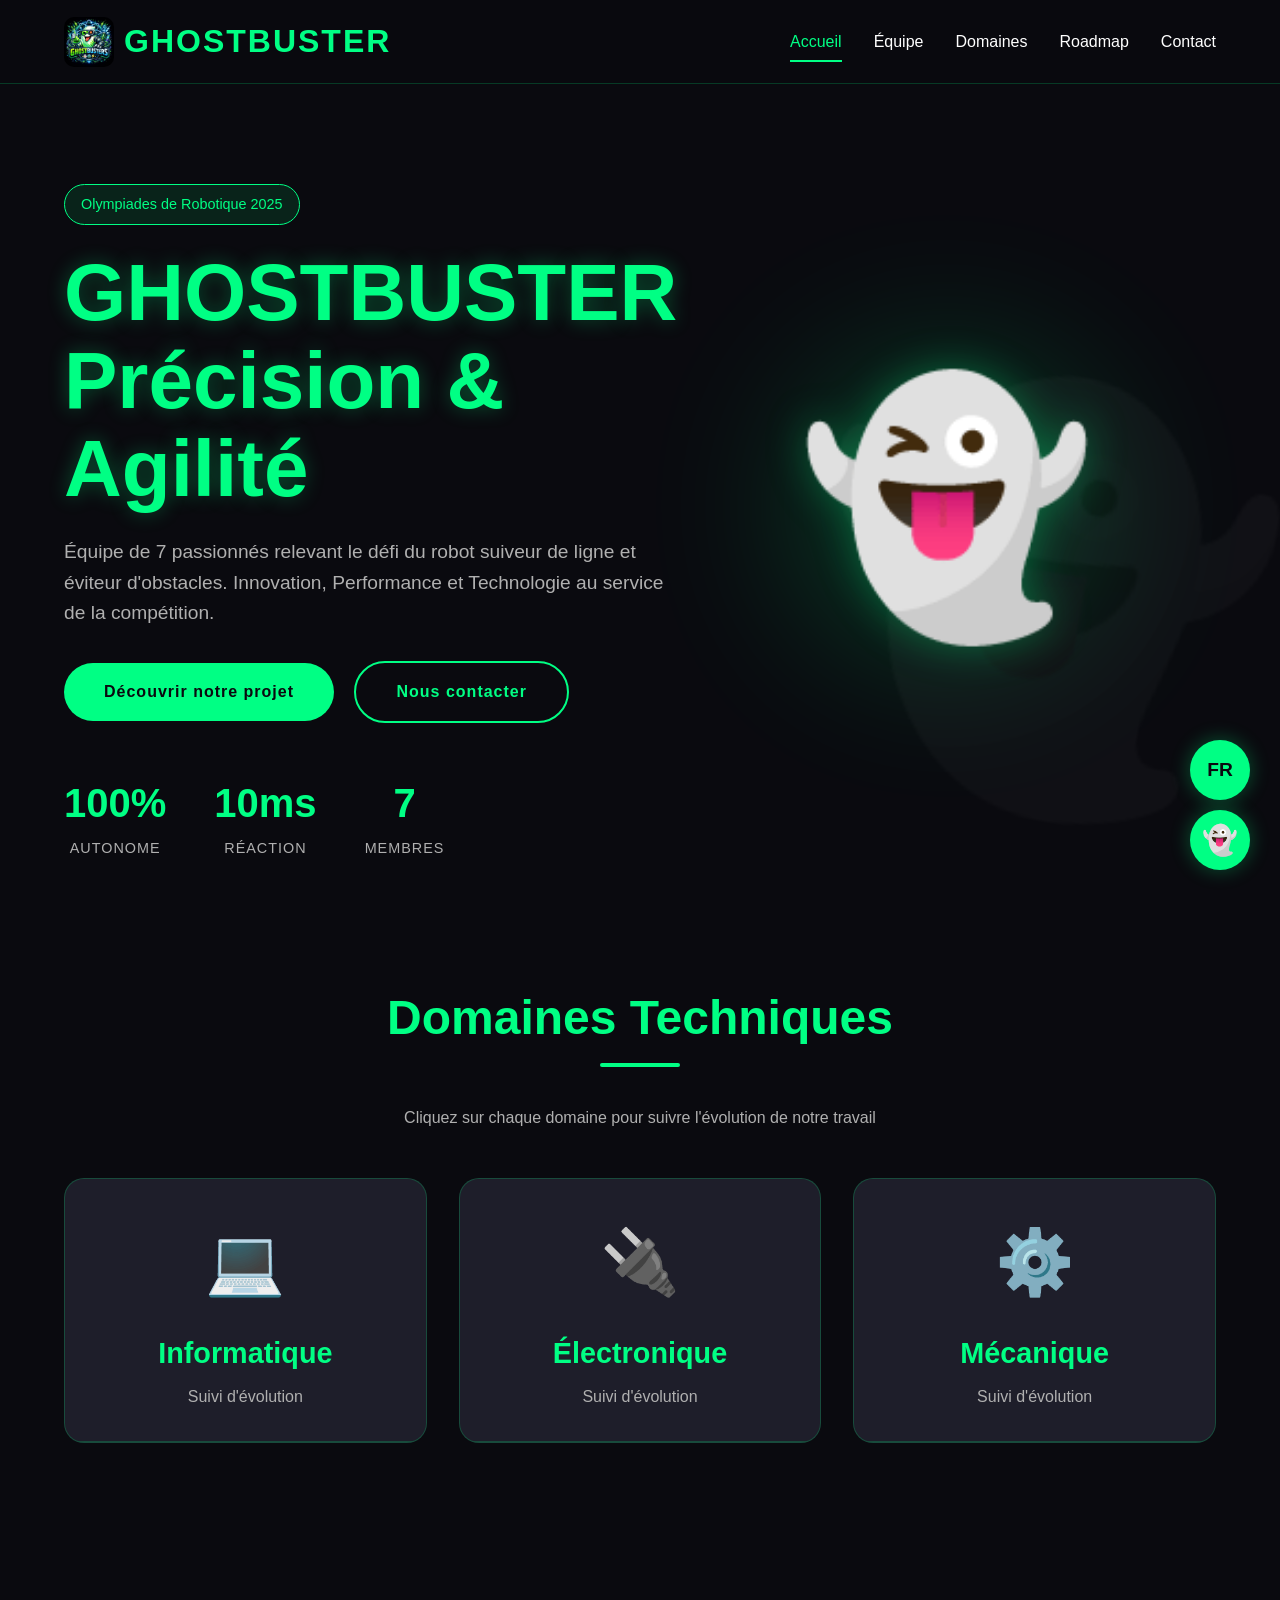
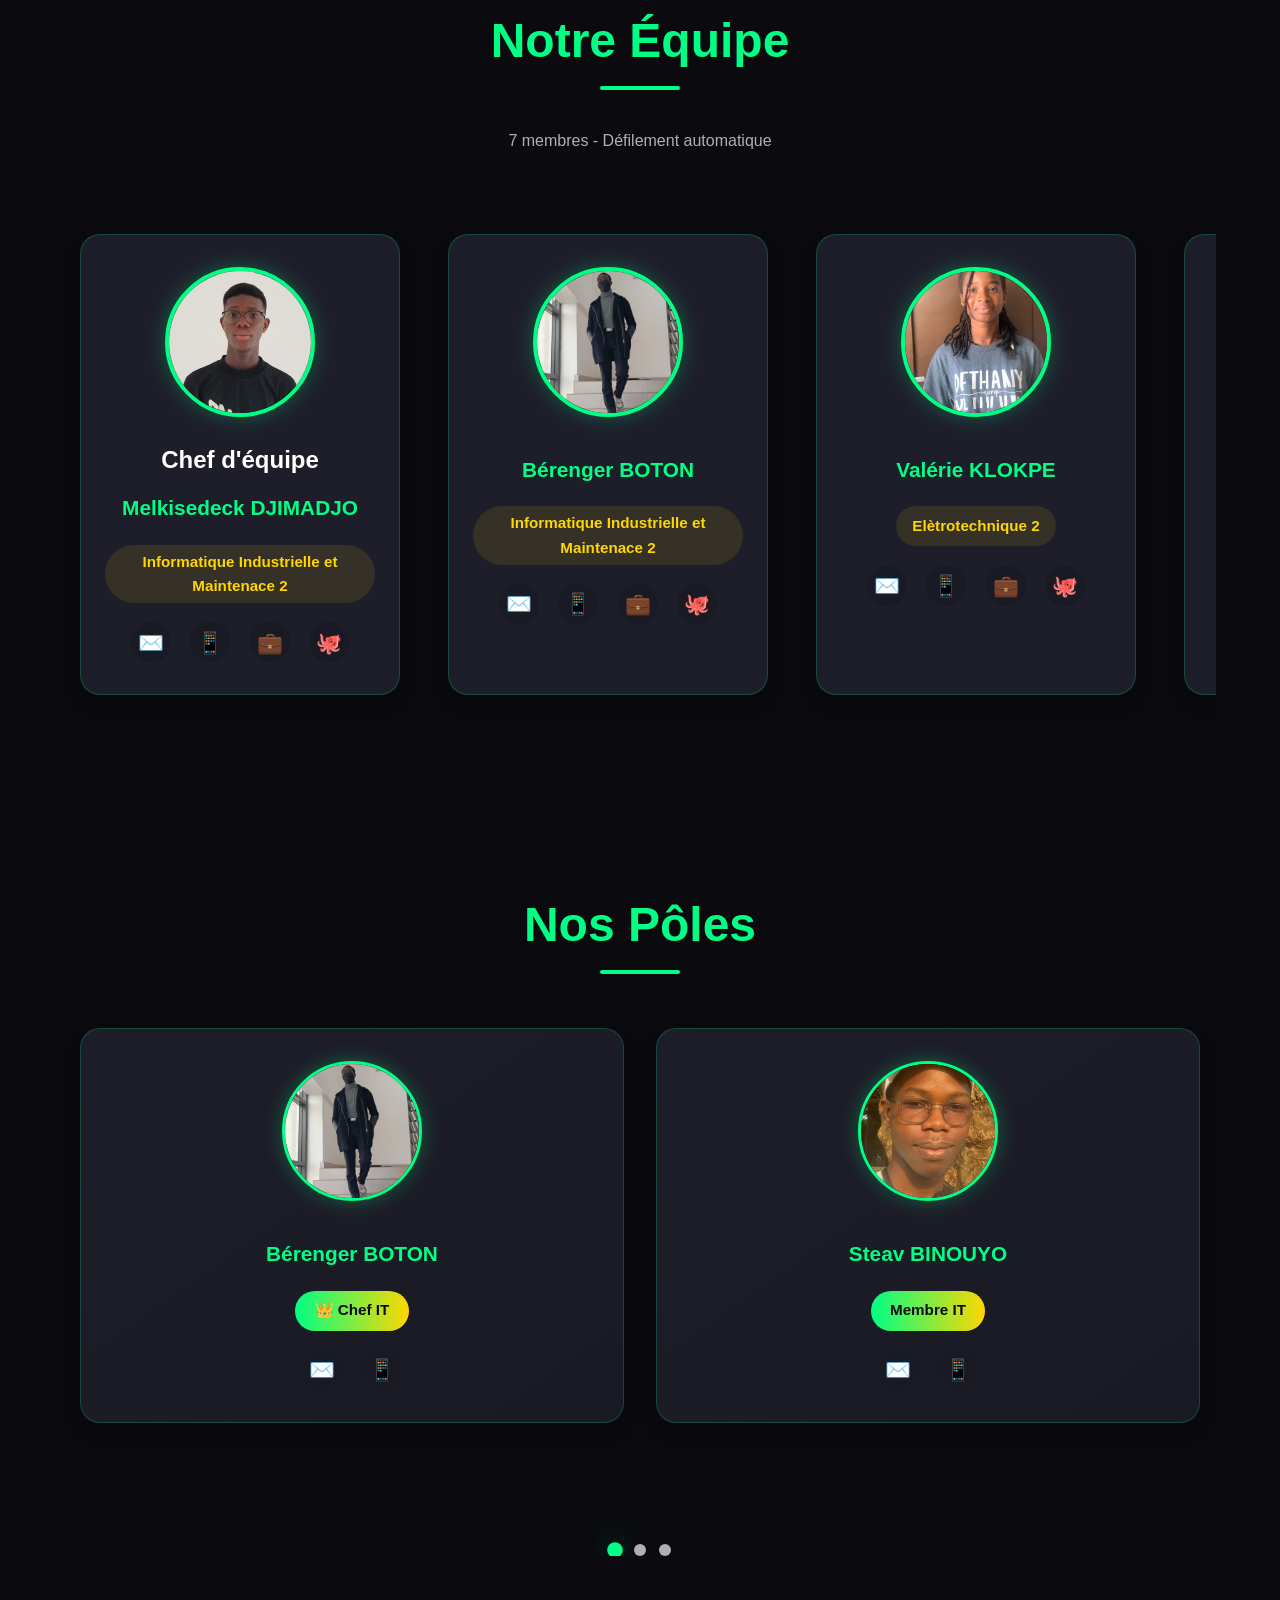
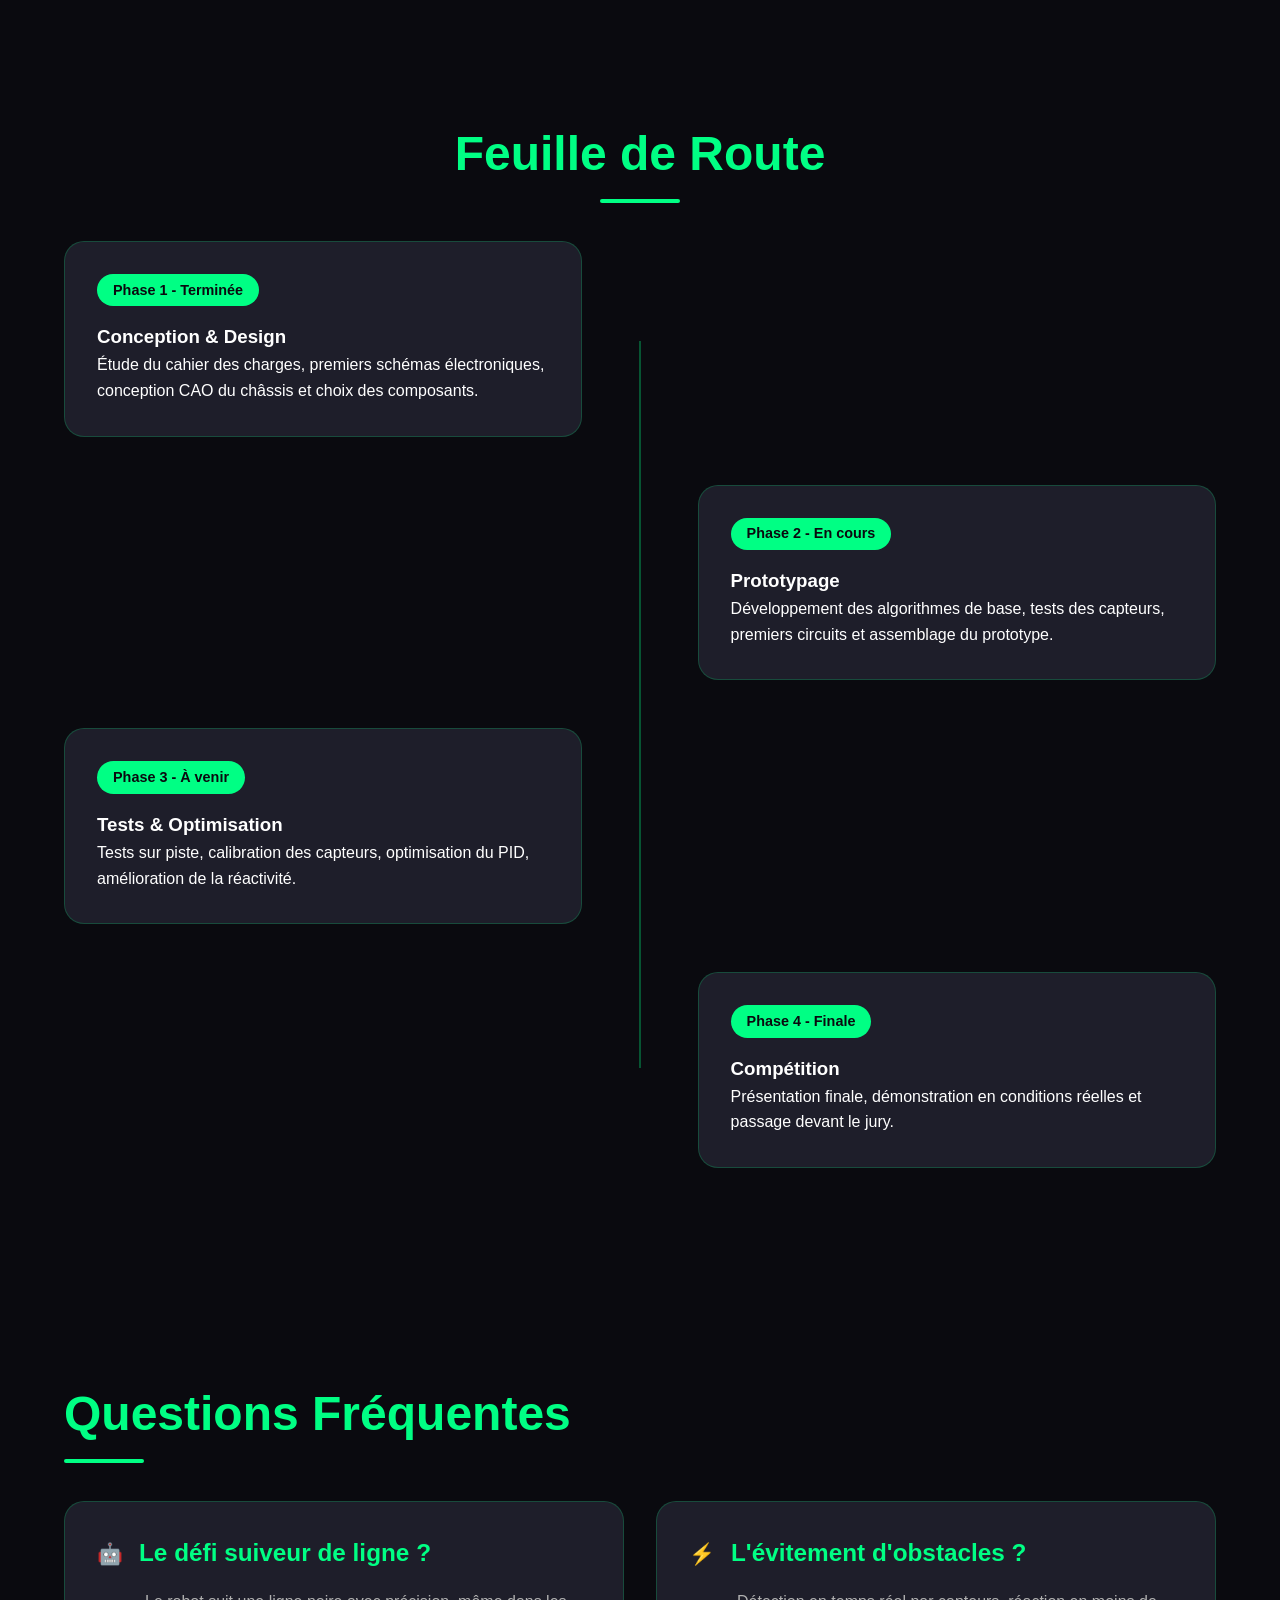
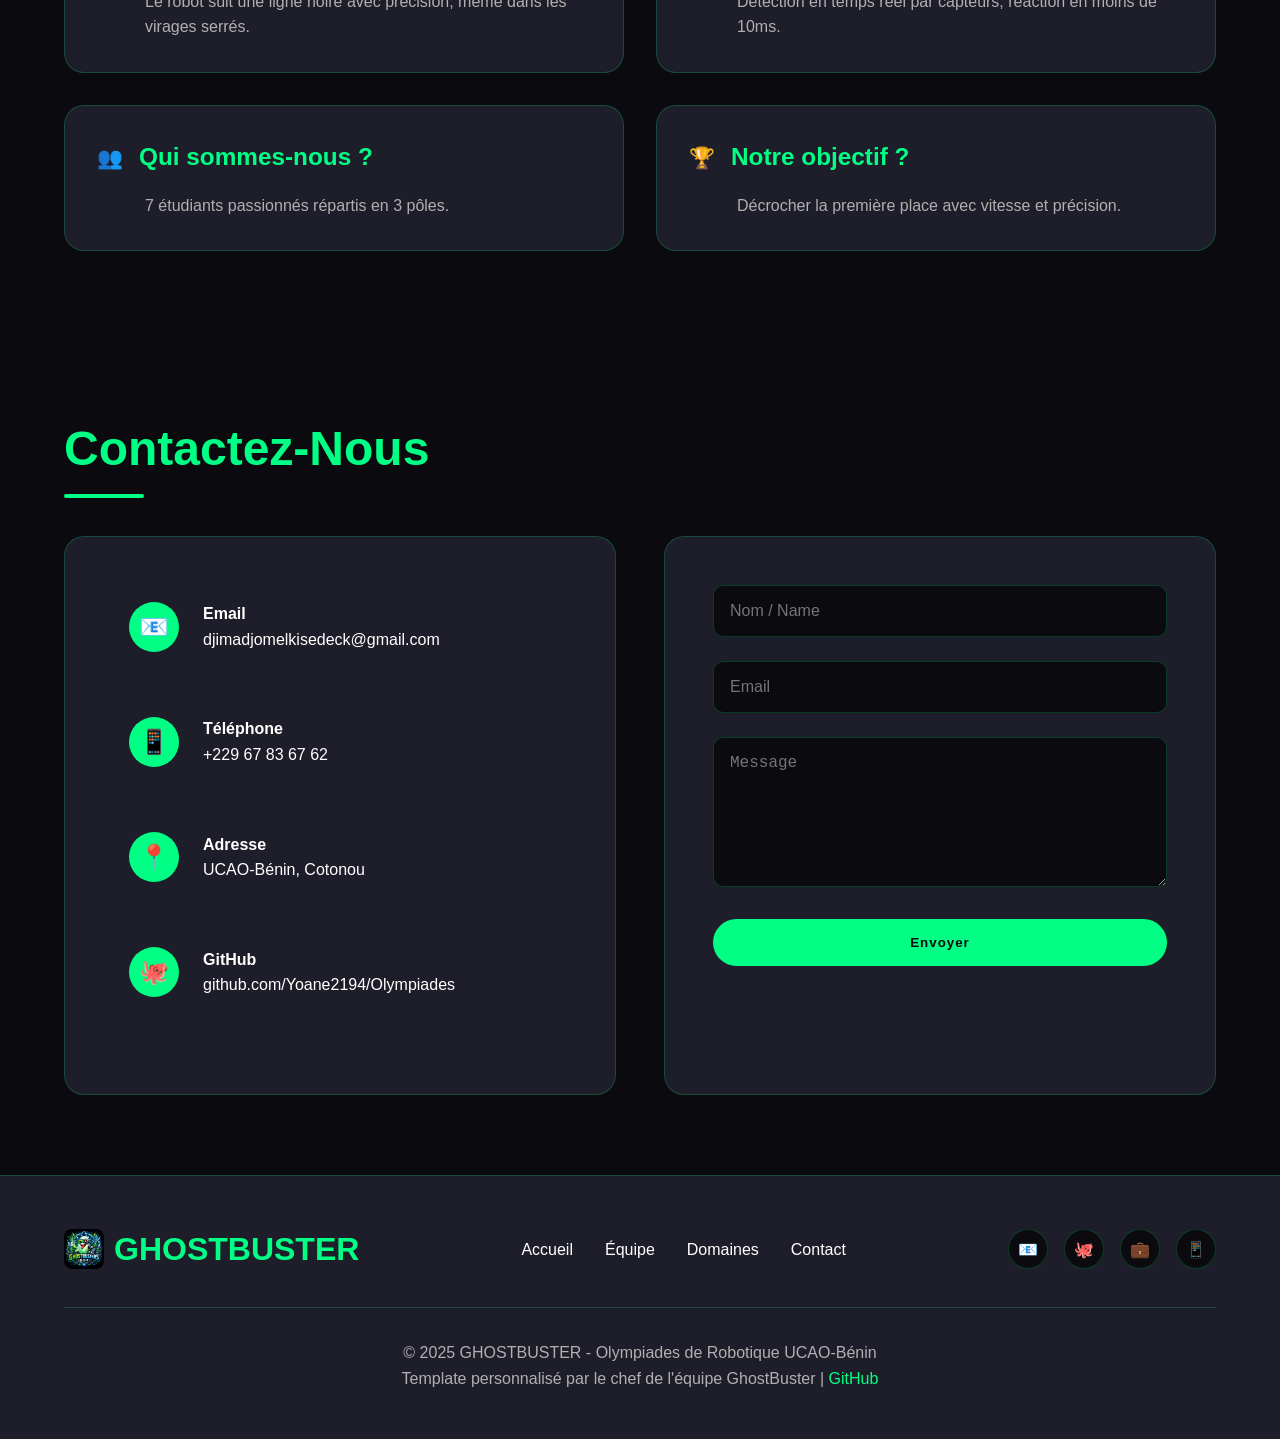
==== commit b576df7b: "Update index.html" ====
--- a/index.html
+++ b/index.html
@@ -2147,8600 +2147,4 @@
         });
     </script>
 </body>
-</html><!DOCTYPE html>
-<html lang="fr">
-<head>
-    <meta charset="UTF-8">
-    <meta name="viewport" content="width=device-width, initial-scale=1.0">
-    <title>GhostBuster - Line Follower & Obstacle Avoider</title>
-    <style>
-        /* ===== RESET & VARIABLES ===== */
-        * {
-            margin: 0;
-            padding: 0;
-            box-sizing: border-box;
-        }
-
-        :root {
-            /* Couleurs GhostBusters */
-            --primary: #00FF84;
-            --primary-dark: #00CC6A;
-            --primary-light: #7AFFB5;
-            --secondary: #FFD700;
-            --accent: #FF3131;
-            
-            /* Mode sombre */
-            --bg-primary: #0A0A0F;
-            --bg-secondary: #1A1A24;
-            --bg-card: #1E1E2A;
-            --text-primary: #FFFFFF;
-            --text-secondary: #B0B0B0;
-            --border-color: rgba(0, 255, 132, 0.2);
-            --shadow: 0 10px 30px rgba(0, 0, 0, 0.3);
-            --glow: 0 0 20px rgba(0, 255, 132, 0.3);
-            
-            transition: all 0.3s ease;
-        }
-
-        /* Mode clair */
-        [data-theme="light"] {
-            --bg-primary: #F0F4F8;
-            --bg-secondary: #FFFFFF;
-            --bg-card: #FFFFFF;
-            --text-primary: #1A2B3C;
-            --text-secondary: #4A5568;
-            --border-color: rgba(0, 255, 132, 0.3);
-            --shadow: 0 10px 30px rgba(0, 0, 0, 0.1);
-            --glow: 0 0 20px rgba(0, 255, 132, 0.2);
-        }
-
-        body {
-            font-family: 'Segoe UI', Tahoma, Geneva, Verdana, sans-serif;
-            background-color: var(--bg-primary);
-            color: var(--text-primary);
-            line-height: 1.6;
-            overflow-x: hidden;
-            transition: background-color 0.3s ease, color 0.3s ease;
-            padding-top: 80px;
-        }
-
-        /* ===== ANIMATIONS ===== */
-        @keyframes float {
-            0%, 100% { transform: translateY(0px); }
-            50% { transform: translateY(-20px); }
-        }
-
-        @keyframes glowPulse {
-            0%, 100% { filter: drop-shadow(0 0 20px var(--primary)); }
-            50% { filter: drop-shadow(0 0 40px var(--primary)); }
-        }
-
-        @keyframes scrollTeam {
-            0% { transform: translateX(0); }
-            100% { transform: translateX(-50%); }
-        }
-
-        @keyframes slidePole {
-            0% { opacity: 0; transform: translateX(100%); }
-            100% { opacity: 1; transform: translateX(0); }
-        }
-
-        .animate-float {
-            animation: float 6s ease-in-out infinite;
-        }
-
-        .animate-glow {
-            animation: glowPulse 3s ease-in-out infinite;
-        }
-
-        /* ===== THEME TOGGLE ===== */
-        .theme-toggle {
-            position: fixed;
-            bottom: 30px;
-            right: 30px;
-            width: 60px;
-            height: 60px;
-            border-radius: 50%;
-            background: var(--primary);
-            border: none;
-            cursor: pointer;
-            z-index: 1000;
-            display: flex;
-            align-items: center;
-            justify-content: center;
-            font-size: 1.8rem;
-            box-shadow: var(--glow);
-            transition: all 0.3s ease;
-            color: var(--bg-primary);
-        }
-
-        .theme-toggle:hover {
-            transform: scale(1.1) rotate(180deg);
-        }
-
-        /* ===== LANGUAGE TOGGLE ===== */
-        .lang-toggle {
-            position: fixed;
-            bottom: 100px;
-            right: 30px;
-            width: 60px;
-            height: 60px;
-            border-radius: 50%;
-            background: var(--primary);
-            border: none;
-            cursor: pointer;
-            z-index: 1000;
-            display: flex;
-            align-items: center;
-            justify-content: center;
-            font-size: 1.2rem;
-            font-weight: bold;
-            box-shadow: var(--glow);
-            transition: all 0.3s ease;
-            color: var(--bg-primary);
-        }
-
-        .lang-toggle:hover {
-            transform: scale(1.1);
-        }
-
-        /* ===== NAVIGATION ===== */
-        nav {
-            position: fixed;
-            top: 0;
-            width: 100%;
-            padding: 1rem 5%;
-            display: flex;
-            justify-content: space-between;
-            align-items: center;
-            z-index: 1000;
-            background: rgba(10, 10, 15, 0.95);
-            backdrop-filter: blur(10px);
-            border-bottom: 1px solid var(--border-color);
-            transition: all 0.3s ease;
-        }
-
-        [data-theme="light"] nav {
-            background: rgba(255, 255, 255, 0.95);
-        }
-
-        .logo {
-            font-size: 2rem;
-            font-weight: 800;
-            color: var(--primary);
-            letter-spacing: 2px;
-            display: flex;
-            align-items: center;
-            gap: 10px;
-        }
-
-        .logo img {
-            height: 50px;
-            width: auto;
-            border-radius: 10px;
-        }
-
-        .nav-links {
-            display: flex;
-            gap: 2rem;
-        }
-
-        .nav-links a {
-            color: var(--text-primary);
-            text-decoration: none;
-            font-weight: 500;
-            position: relative;
-            padding: 0.5rem 0;
-        }
-
-        .nav-links a::after {
-            content: '';
-            position: absolute;
-            bottom: 0;
-            left: 0;
-            width: 0;
-            height: 2px;
-            background: var(--primary);
-            transition: width 0.3s ease;
-        }
-
-        .nav-links a:hover::after,
-        .nav-links a.active::after {
-            width: 100%;
-        }
-
-        .nav-links a.active {
-            color: var(--primary);
-        }
-
-        /* ===== HERO SECTION ===== */
-        .hero {
-            min-height: calc(100vh - 80px);
-            display: flex;
-            align-items: center;
-            padding: 2rem 5% 0;
-            position: relative;
-            overflow: hidden;
-        }
-
-        .hero::before {
-            content: '👻';
-            position: absolute;
-            font-size: 30vw;
-            opacity: 0.03;
-            right: 0;
-            bottom: 0;
-            transform: rotate(10deg);
-            pointer-events: none;
-        }
-
-        .hero-content {
-            flex: 1;
-            margin-top: 2rem;
-        }
-
-        .hero-badge {
-            display: inline-block;
-            padding: 0.5rem 1rem;
-            background: rgba(0, 255, 132, 0.1);
-            border: 1px solid var(--primary);
-            border-radius: 50px;
-            font-size: 0.9rem;
-            margin-bottom: 1.5rem;
-            color: var(--primary);
-        }
-
-        .hero-title {
-            font-size: 5rem;
-            font-weight: 800;
-            line-height: 1.1;
-            margin-bottom: 1.5rem;
-        }
-
-        .hero-title span {
-            color: var(--primary);
-            display: block;
-            text-shadow: var(--glow);
-        }
-
-        .hero-description {
-            font-size: 1.2rem;
-            color: var(--text-secondary);
-            margin-bottom: 2rem;
-            max-width: 600px;
-        }
-
-        .hero-stats {
-            display: flex;
-            gap: 3rem;
-            margin-top: 3rem;
-        }
-
-        .stat-item {
-            text-align: center;
-        }
-
-        .stat-number {
-            font-size: 2.5rem;
-            font-weight: 800;
-            color: var(--primary);
-            display: block;
-        }
-
-        .stat-label {
-            font-size: 0.9rem;
-            color: var(--text-secondary);
-            text-transform: uppercase;
-            letter-spacing: 1px;
-        }
-
-        .hero-visual {
-            flex: 1;
-            position: relative;
-            animation: float 6s ease-in-out infinite;
-        }
-
-        .hero-visual::before {
-            content: '';
-            position: absolute;
-            top: 50%;
-            left: 50%;
-            transform: translate(-50%, -50%);
-            width: 300px;
-            height: 300px;
-            background: var(--primary);
-            border-radius: 50%;
-            filter: blur(80px);
-            opacity: 0.2;
-            z-index: -1;
-        }
-
-        .ghost-icon {
-            font-size: 15rem;
-            text-align: center;
-            filter: drop-shadow(var(--glow));
-            animation: float 6s ease-in-out infinite, glowPulse 3s ease-in-out infinite;
-        }
-
-        .btn {
-            display: inline-block;
-            padding: 1rem 2.5rem;
-            background: var(--primary);
-            color: var(--bg-primary);
-            text-decoration: none;
-            border-radius: 50px;
-            font-weight: 600;
-            letter-spacing: 1px;
-            transition: all 0.3s ease;
-            border: none;
-            cursor: pointer;
-        }
-
-        .btn:hover {
-            transform: translateY(-3px);
-            box-shadow: var(--glow);
-        }
-
-        .btn-outline {
-            background: transparent;
-            border: 2px solid var(--primary);
-            color: var(--primary);
-            margin-left: 1rem;
-        }
-
-        .btn-outline:hover {
-            background: var(--primary);
-            color: var(--bg-primary);
-        }
-
-        /* ===== SECTIONS ===== */
-        section {
-            padding: 5rem 5%;
-        }
-
-        .section-title {
-            font-size: 3rem;
-            font-weight: 800;
-            margin-bottom: 3rem;
-            position: relative;
-            display: inline-block;
-            color: var(--primary);
-        }
-
-        .section-title::after {
-            content: '';
-            position: absolute;
-            bottom: -10px;
-            left: 0;
-            width: 80px;
-            height: 4px;
-            background: var(--primary);
-            border-radius: 2px;
-        }
-
-        .section-title-center {
-            text-align: center;
-            display: block;
-        }
-
-        .section-title-center::after {
-            left: 50%;
-            transform: translateX(-50%);
-        }
-
-        /* ===== TEAM SECTION - CORRECTION FINALE ===== */
-        .team-slider-container {
-            position: relative;
-            width: 100%;
-            overflow: hidden;
-            margin-top: 3rem;
-        }
-
-        .team-slider-wrapper {
-            display: flex;
-            width: fit-content;
-            animation: scrollTeam 100s linear infinite;
-        }
-
-        .team-slider-wrapper:hover {
-            animation-play-state: paused;
-        }
-
-        .team-slider {
-            display: flex;
-            gap: 3rem;
-            padding: 2rem 1rem;
-        }
-
-        .team-card {
-            min-width: 320px; /* Uniforme pour tous */
-            width: 320px;
-            background: var(--bg-card);
-            border-radius: 20px;
-            padding: 2rem 1.5rem;
-            border: 1px solid var(--border-color);
-            transition: all 0.3s ease;
-            text-align: center;
-            flex-shrink: 0;
-            box-shadow: 0 10px 20px rgba(0, 0, 0, 0.2);
-        }
-
-        .team-card:hover {
-            transform: translateY(-10px);
-            border-color: var(--primary);
-            box-shadow: var(--glow);
-        }
-
-        .team-photo {
-            width: 150px;
-            height: 150px;
-            border-radius: 50%;
-            margin: 0 auto 1.5rem;
-            overflow: hidden;
-            border: 4px solid var(--primary);
-            box-shadow: var(--glow);
-        }
-
-        .team-photo img {
-            width: 100%;
-            height: 100%;
-            object-fit: cover;
-        }
-
-        .team-card h3 {
-            font-size: 1.3rem;
-            margin-bottom: 0.5rem;
-            color: var(--primary);
-            line-height: 1.4;
-            min-height: 3.6rem; /* Espace pour 2 lignes de texte */
-            display: flex;
-            align-items: center;
-            justify-content: center;
-        }
-
-        .team-role {
-            font-size: 0.95rem;
-            color: var(--secondary);
-            margin-bottom: 1rem;
-            font-weight: 600;
-            min-height: 2.5rem;
-            display: flex;
-            align-items: center;
-            justify-content: center;
-            background: rgba(255, 215, 0, 0.1);
-            padding: 0.3rem 1rem;
-            border-radius: 50px;
-            width: fit-content;
-            margin-left: auto;
-            margin-right: auto;
-        }
-
-        .team-contacts {
-            display: flex;
-            justify-content: center;
-            gap: 1.2rem;
-            margin-top: 1.2rem;
-        }
-
-        .team-contacts a {
-            color: var(--text-secondary);
-            text-decoration: none;
-            font-size: 1.3rem;
-            transition: all 0.3s ease;
-            width: 40px;
-            height: 40px;
-            border-radius: 50%;
-            background: var(--bg-secondary);
-            display: flex;
-            align-items: center;
-            justify-content: center;
-        }
-
-        .team-contacts a:hover {
-            color: var(--bg-primary);
-            background: var(--primary);
-            transform: scale(1.1);
-        }
-
-        /* ===== POLES SECTION - DÉFILEMENT AUTOMATIQUE SANS BOUTONS ===== */
-        .poles-container {
-            margin-top: 3rem;
-            position: relative;
-            overflow: hidden;
-        }
-
-        .poles-slider-container {
-            position: relative;
-            width: 100%;
-            overflow: hidden;
-            min-height: 500px;
-        }
-
-        .poles-slider {
-            display: flex;
-            transition: transform 0.8s ease;
-            width: 300%;
-        }
-
-        .pole-slide {
-            width: 33.333%;
-            display: grid;
-            grid-template-columns: repeat(auto-fit, minmax(280px, 1fr));
-            gap: 2rem;
-            padding: 1rem;
-        }
-
-        /* Style amélioré pour les cartes des pôles */
-        .pole-slide .team-card {
-            min-width: 280px;
-            width: 100%;
-            background: linear-gradient(145deg, var(--bg-card), var(--bg-secondary));
-            border: 1px solid var(--border-color);
-            transition: all 0.3s ease;
-        }
-
-        .pole-slide .team-card:hover {
-            transform: translateY(-8px);
-            border-color: var(--primary);
-            box-shadow: 0 15px 30px rgba(0, 255, 132, 0.2);
-        }
-
-        .pole-slide .team-photo {
-            width: 140px;
-            height: 140px;
-            border-width: 3px;
-        }
-
-        .pole-slide .team-role {
-            background: linear-gradient(90deg, var(--primary), var(--secondary));
-            color: var(--bg-primary);
-            font-weight: 700;
-            padding: 0.4rem 1.2rem;
-        }
-
-        .pole-indicators {
-            display: flex;
-            justify-content: center;
-            gap: 0.8rem;
-            margin-top: 2rem;
-        }
-
-        .pole-indicator {
-            width: 12px;
-            height: 12px;
-            border-radius: 50%;
-            background: var(--text-secondary);
-            cursor: pointer;
-            transition: all 0.3s ease;
-        }
-
-        .pole-indicator:hover {
-            transform: scale(1.3);
-        }
-
-        .pole-indicator.active {
-            background: var(--primary);
-            transform: scale(1.3);
-            box-shadow: var(--glow);
-        }
-
-        /* ===== TECH DOMAINS ===== */
-        .tech-grid {
-            display: grid;
-            grid-template-columns: repeat(3, 1fr);
-            gap: 2rem;
-        }
-
-        .tech-card {
-            background: var(--bg-card);
-            border-radius: 20px;
-            overflow: hidden;
-            border: 1px solid var(--border-color);
-            transition: all 0.3s ease;
-            cursor: pointer;
-            text-decoration: none;
-            color: inherit;
-            display: block;
-        }
-
-        .tech-card:hover {
-            transform: translateY(-10px);
-            border-color: var(--primary);
-            box-shadow: var(--glow);
-        }
-
-        .tech-header {
-            padding: 2rem;
-            text-align: center;
-            border-bottom: 1px solid var(--border-color);
-        }
-
-        .tech-icon {
-            font-size: 4rem;
-            margin-bottom: 1rem;
-            color: var(--primary);
-        }
-
-        .tech-header h3 {
-            font-size: 1.8rem;
-            margin-bottom: 0.5rem;
-            color: var(--primary);
-        }
-
-        .tech-header p {
-            color: var(--text-secondary);
-        }
-
-        /* ===== PAGES PÔLES (ÉVOLUTION) ===== */
-        .pole-page {
-            min-height: 100vh;
-            padding: 100px 5% 5rem;
-            background: var(--bg-primary);
-        }
-
-        .pole-header {
-            text-align: center;
-            margin-bottom: 3rem;
-        }
-
-        .pole-header h1 {
-            font-size: 4rem;
-            color: var(--primary);
-            margin-bottom: 1rem;
-        }
-
-        .pole-header p {
-            color: var(--text-secondary);
-            font-size: 1.2rem;
-            max-width: 600px;
-            margin: 0 auto;
-        }
-
-        .timeline {
-            max-width: 1000px;
-            margin: 3rem auto;
-            position: relative;
-        }
-
-        .timeline::before {
-            content: '';
-            position: absolute;
-            left: 50%;
-            transform: translateX(-50%);
-            width: 2px;
-            height: 100%;
-            background: var(--primary);
-            opacity: 0.3;
-        }
-
-        .timeline-item {
-            display: flex;
-            justify-content: space-between;
-            align-items: center;
-            margin-bottom: 3rem;
-            position: relative;
-        }
-
-        .timeline-item:nth-child(even) {
-            flex-direction: row-reverse;
-        }
-
-        .timeline-content {
-            width: 45%;
-            background: var(--bg-card);
-            padding: 2rem;
-            border-radius: 20px;
-            border: 1px solid var(--border-color);
-            position: relative;
-        }
-
-        .timeline-content::before {
-            content: '';
-            position: absolute;
-            top: 50%;
-            width: 30px;
-            height: 2px;
-            background: var(--primary);
-        }
-
-        .timeline-item:nth-child(odd) .timeline-content::before {
-            right: -30px;
-        }
-
-        .timeline-item:nth-child(even) .timeline-content::before {
-            left: -30px;
-        }
-
-        .timeline-date {
-            display: inline-block;
-            padding: 0.3rem 1rem;
-            background: var(--primary);
-            color: var(--bg-primary);
-            border-radius: 50px;
-            font-size: 0.9rem;
-            font-weight: 600;
-            margin-bottom: 1rem;
-        }
-
-        .timeline-content h3 {
-            font-size: 1.5rem;
-            margin-bottom: 1rem;
-            color: var(--primary);
-        }
-
-        .timeline-content ul {
-            list-style: none;
-            margin-bottom: 1rem;
-        }
-
-        .timeline-content li {
-            margin-bottom: 0.5rem;
-            padding-left: 1.5rem;
-            position: relative;
-            color: var(--text-secondary);
-        }
-
-        .timeline-content li::before {
-            content: '✓';
-            position: absolute;
-            left: 0;
-            color: var(--primary);
-            font-weight: bold;
-        }
-
-        .progress-bar {
-            width: 100%;
-            height: 10px;
-            background: var(--bg-secondary);
-            border-radius: 5px;
-            margin: 1rem 0;
-            overflow: hidden;
-        }
-
-        .progress-fill {
-            height: 100%;
-            background: linear-gradient(90deg, var(--primary), var(--secondary));
-            border-radius: 5px;
-            width: 0%;
-            transition: width 0.3s ease;
-        }
-
-        .timeline-dot {
-            width: 20px;
-            height: 20px;
-            background: var(--primary);
-            border-radius: 50%;
-            position: absolute;
-            top: 50%;
-            left: 50%;
-            transform: translate(-50%, -50%);
-            box-shadow: var(--glow);
-        }
-
-        .back-btn {
-            display: inline-block;
-            margin-top: 2rem;
-            padding: 0.8rem 2rem;
-            background: var(--primary);
-            color: var(--bg-primary);
-            text-decoration: none;
-            border-radius: 50px;
-            transition: all 0.3s ease;
-        }
-
-        .back-btn:hover {
-            transform: translateX(-5px);
-            box-shadow: var(--glow);
-        }
-
-        /* ===== ROADMAP ===== */
-        .roadmap {
-            position: relative;
-        }
-
-        .roadmap::before {
-            content: '';
-            position: absolute;
-            top: 100px;
-            left: 50%;
-            transform: translateX(-50%);
-            width: 2px;
-            height: calc(100% - 200px);
-            background: var(--primary);
-            opacity: 0.3;
-        }
-
-        .roadmap-item {
-            display: flex;
-            justify-content: space-between;
-            align-items: center;
-            margin-bottom: 3rem;
-            position: relative;
-            cursor: pointer;
-            transition: all 0.3s ease;
-        }
-
-        .roadmap-item:hover .roadmap-content {
-            border-color: var(--primary);
-            box-shadow: var(--glow);
-            transform: scale(1.02);
-        }
-
-        .roadmap-item:nth-child(even) {
-            flex-direction: row-reverse;
-        }
-
-        .roadmap-content {
-            width: 45%;
-            background: var(--bg-card);
-            padding: 2rem;
-            border-radius: 20px;
-            border: 1px solid var(--border-color);
-            position: relative;
-            transition: all 0.3s ease;
-        }
-
-        .roadmap-date {
-            display: inline-block;
-            padding: 0.3rem 1rem;
-            background: var(--primary);
-            color: var(--bg-primary);
-            border-radius: 50px;
-            font-size: 0.9rem;
-            font-weight: 600;
-            margin-bottom: 1rem;
-        }
-
-        /* ===== FAQ ===== */
-        .faq-grid {
-            display: grid;
-            grid-template-columns: repeat(2, 1fr);
-            gap: 2rem;
-        }
-
-        .faq-item {
-            background: var(--bg-card);
-            padding: 2rem;
-            border-radius: 20px;
-            border: 1px solid var(--border-color);
-            transition: all 0.3s ease;
-        }
-
-        .faq-item:hover {
-            border-color: var(--primary);
-            transform: translateX(10px);
-        }
-
-        .faq-question {
-            font-size: 1.3rem;
-            margin-bottom: 1rem;
-            color: var(--primary);
-            display: flex;
-            align-items: center;
-            gap: 1rem;
-        }
-
-        .faq-answer {
-            color: var(--text-secondary);
-            padding-left: 3rem;
-        }
-
-        /* ===== CONTACT ===== */
-        .contact-grid {
-            display: grid;
-            grid-template-columns: repeat(2, 1fr);
-            gap: 3rem;
-        }
-
-        .contact-info {
-            background: var(--bg-card);
-            padding: 3rem;
-            border-radius: 20px;
-            border: 1px solid var(--border-color);
-        }
-
-        .contact-item {
-            display: flex;
-            align-items: center;
-            gap: 1.5rem;
-            margin-bottom: 2rem;
-            padding: 1rem;
-            border-radius: 10px;
-            transition: all 0.3s ease;
-        }
-
-        .contact-item:hover {
-            background: rgba(0, 255, 132, 0.1);
-            transform: translateX(10px);
-        }
-
-        .contact-icon {
-            width: 50px;
-            height: 50px;
-            background: var(--primary);
-            border-radius: 50%;
-            display: flex;
-            align-items: center;
-            justify-content: center;
-            font-size: 1.5rem;
-            color: var(--bg-primary);
-        }
-
-        .contact-form {
-            background: var(--bg-card);
-            padding: 3rem;
-            border-radius: 20px;
-            border: 1px solid var(--border-color);
-        }
-
-        .form-group {
-            margin-bottom: 1.5rem;
-        }
-
-        .form-group input,
-        .form-group textarea {
-            width: 100%;
-            padding: 1rem;
-            background: var(--bg-primary);
-            border: 1px solid var(--border-color);
-            border-radius: 10px;
-            color: var(--text-primary);
-            font-size: 1rem;
-            transition: all 0.3s ease;
-        }
-
-        .form-group input:focus,
-        .form-group textarea:focus {
-            outline: none;
-            border-color: var(--primary);
-            box-shadow: var(--glow);
-        }
-
-        .form-group textarea {
-            height: 150px;
-            resize: vertical;
-        }
-
-        /* ===== FOOTER ===== */
-        footer {
-            background: var(--bg-card);
-            padding: 3rem 5%;
-            border-top: 1px solid var(--border-color);
-        }
-
-        .footer-content {
-            display: flex;
-            justify-content: space-between;
-            align-items: center;
-            flex-wrap: wrap;
-            gap: 2rem;
-        }
-
-        .footer-logo {
-            font-size: 2rem;
-            font-weight: 800;
-            color: var(--primary);
-            display: flex;
-            align-items: center;
-            gap: 10px;
-        }
-
-        .footer-logo img {
-            height: 40px;
-            width: auto;
-            border-radius: 8px;
-        }
-
-        .footer-links {
-            display: flex;
-            gap: 2rem;
-        }
-
-        .footer-links a {
-            color: var(--text-primary);
-            text-decoration: none;
-            transition: color 0.3s ease;
-        }
-
-        .footer-links a:hover {
-            color: var(--primary);
-        }
-
-        .footer-social {
-            display: flex;
-            gap: 1rem;
-        }
-
-        .footer-social a {
-            width: 40px;
-            height: 40px;
-            background: var(--bg-primary);
-            border-radius: 50%;
-            display: flex;
-            align-items: center;
-            justify-content: center;
-            color: var(--text-primary);
-            text-decoration: none;
-            transition: all 0.3s ease;
-            border: 1px solid var(--border-color);
-        }
-
-        .footer-social a:hover {
-            background: var(--primary);
-            color: var(--bg-primary);
-            transform: translateY(-3px);
-        }
-
-        .copyright {
-            text-align: center;
-            margin-top: 2rem;
-            padding-top: 2rem;
-            border-top: 1px solid var(--border-color);
-            color: var(--text-secondary);
-        }
-
-        .copyright a {
-            color: var(--primary);
-            text-decoration: none;
-        }
-
-        /* ===== PAGE NAVIGATION ===== */
-        #accueil-page, #informatique-page, #electronique-page, #mecanique-page {
-            display: none;
-        }
-
-        #accueil-page.active-page {
-            display: block;
-        }
-
-        #informatique-page.active-page,
-        #electronique-page.active-page,
-        #mecanique-page.active-page {
-            display: block;
-        }
-
-        /* ===== LANGUAGE STYLES ===== */
-        .lang-fr, .lang-en {
-            transition: opacity 0.3s ease;
-        }
-
-        [data-lang="fr"] .lang-en {
-            display: none;
-        }
-
-        [data-lang="en"] .lang-fr {
-            display: none;
-        }
-
-        /* ===== RESPONSIVE ===== */
-        @media (max-width: 768px) {
-            .hero-title {
-                font-size: 3rem;
-            }
-
-            .hero {
-                flex-direction: column;
-                text-align: center;
-                padding-top: 4rem;
-            }
-
-            .hero-stats {
-                justify-content: center;
-            }
-
-            .tech-grid,
-            .faq-grid,
-            .contact-grid {
-                grid-template-columns: 1fr;
-            }
-
-            .timeline::before {
-                left: 30px;
-            }
-
-            .timeline-item,
-            .timeline-item:nth-child(even) {
-                flex-direction: column;
-                align-items: flex-start;
-                padding-left: 60px;
-            }
-
-            .timeline-content {
-                width: 100%;
-            }
-
-            .timeline-content::before {
-                display: none;
-            }
-
-            .timeline-dot {
-                left: 30px;
-            }
-
-            .nav-links {
-                display: none;
-            }
-
-            .footer-content {
-                flex-direction: column;
-                text-align: center;
-            }
-        }
-    </style>
-</head>
-<body data-theme="dark" data-lang="fr">
-    <!-- ===== THEME TOGGLE ===== -->
-    <button class="theme-toggle" id="themeToggle" onclick="toggleTheme()">
-        <span id="themeIcon">👻</span>
-    </button>
-
-    <!-- ===== LANGUAGE TOGGLE ===== -->
-    <button class="lang-toggle" id="langToggle" onclick="toggleLanguage()">
-        <span id="langIcon">FR</span>
-    </button>
-
-    <!-- ===== NAVIGATION ===== -->
-    <nav id="navbar">
-        <div class="logo">
-            <!-- METS TON LOGO ICI (JPEG) -->
-            <img src="images/ghost-b.jpeg" alt="GhostBuster Logo" onerror="this.style.display='none'; this.nextElementSibling.style.display='block';">
-            <span style="display:none;">👻</span>
-            <span>GHOSTBUSTER</span>
-        </div>
-        <div class="nav-links">
-            <a href="#" onclick="showPage('accueil'); return false;" class="active" id="nav-accueil">
-                <span class="lang-fr">Accueil</span>
-                <span class="lang-en">Home</span>
-            </a>
-            <a href="#" onclick="showPage('equipe'); return false;" id="nav-equipe">
-                <span class="lang-fr">Équipe</span>
-                <span class="lang-en">Team</span>
-            </a>
-            <a href="#" onclick="showPage('domaines'); return false;" id="nav-domaines">
-                <span class="lang-fr">Domaines</span>
-                <span class="lang-en">Fields</span>
-            </a>
-            <a href="#" onclick="showPage('roadmap'); return false;" id="nav-roadmap">
-                <span class="lang-fr">Roadmap</span>
-                <span class="lang-en">Roadmap</span>
-            </a>
-            <a href="#" onclick="showPage('contact'); return false;" id="nav-contact">
-                <span class="lang-fr">Contact</span>
-                <span class="lang-en">Contact</span>
-            </a>
-        </div>
-    </nav>
-
-    <!-- ===== PAGE ACCUEIL ===== -->
-    <div id="accueil-page" class="active-page">
-        <!-- HERO SECTION -->
-        <section id="accueil" class="hero">
-            <div class="hero-content">
-                <span class="hero-badge">
-                    <span class="lang-fr">Olympiades de Robotique 2025</span>
-                    <span class="lang-en">Robotics Olympics 2025</span>
-                </span>
-                <h1 class="hero-title">
-                    <span>GHOSTBUSTER</span>
-                    <span class="lang-fr">Précision & Agilité</span>
-                    <span class="lang-en">Precision & Agility</span>
-                </h1>
-                <p class="hero-description">
-                    <span class="lang-fr">Équipe de 7 passionnés relevant le défi du robot suiveur de ligne et éviteur d'obstacles. Innovation, Performance et Technologie au service de la compétition.</span>
-                    <span class="lang-en">Team of 7 enthusiasts taking on the line follower and obstacle avoider robot challenge. Innovation, Performance and Technology at the service of competition.</span>
-                </p>
-                <div>
-                    <a href="#" onclick="showPage('domaines'); return false;" class="btn">
-                        <span class="lang-fr">Découvrir notre projet</span>
-                        <span class="lang-en">Discover our project</span>
-                    </a>
-                    <a href="#" onclick="showPage('contact'); return false;" class="btn btn-outline">
-                        <span class="lang-fr">Nous contacter</span>
-                        <span class="lang-en">Contact us</span>
-                    </a>
-                </div>
-                <div class="hero-stats">
-                    <div class="stat-item">
-                        <span class="stat-number">100%</span>
-                        <span class="stat-label">AUTONOME</span>
-                    </div>
-                    <div class="stat-item">
-                        <span class="stat-number">10ms</span>
-                        <span class="stat-label">RÉACTION</span>
-                    </div>
-                    <div class="stat-item">
-                        <span class="stat-number">7</span>
-                        <span class="stat-label">MEMBRES</span>
-                    </div>
-                </div>
-            </div>
-            <div class="hero-visual">
-                <div class="ghost-icon animate-float">👻</div>
-            </div>
-        </section>
-
-        <!-- TECH DOMAINS SECTION -->
-        <section id="domaines-section" class="reveal">
-            <h2 class="section-title section-title-center">
-                <span class="lang-fr">Domaines Techniques</span>
-                <span class="lang-en">Technical Fields</span>
-            </h2>
-            <p style="text-align: center; color: var(--text-secondary); margin-bottom: 3rem;">
-                <span class="lang-fr">Cliquez sur chaque domaine pour suivre l'évolution de notre travail</span>
-                <span class="lang-en">Click on each field to follow our work progress</span>
-            </p>
-            <div class="tech-grid">
-                <a href="#" onclick="showPolePage('informatique'); return false;" class="tech-card">
-                    <div class="tech-header">
-                        <div class="tech-icon">💻</div>
-                        <h3>
-                            <span class="lang-fr">Informatique</span>
-                            <span class="lang-en">IT</span>
-                        </h3>
-                        <p>
-                            <span class="lang-fr">Suivi d'évolution</span>
-                            <span class="lang-en">Progress tracking</span>
-                        </p>
-                    </div>
-                </a>
-                <a href="#" onclick="showPolePage('electronique'); return false;" class="tech-card">
-                    <div class="tech-header">
-                        <div class="tech-icon">🔌</div>
-                        <h3>
-                            <span class="lang-fr">Électronique</span>
-                            <span class="lang-en">Electronics</span>
-                        </h3>
-                        <p>
-                            <span class="lang-fr">Suivi d'évolution</span>
-                            <span class="lang-en">Progress tracking</span>
-                        </p>
-                    </div>
-                </a>
-                <a href="#" onclick="showPolePage('mecanique'); return false;" class="tech-card">
-                    <div class="tech-header">
-                        <div class="tech-icon">⚙️</div>
-                        <h3>
-                            <span class="lang-fr">Mécanique</span>
-                            <span class="lang-en">Mechanics</span>
-                        </h3>
-                        <p>
-                            <span class="lang-fr">Suivi d'évolution</span>
-                            <span class="lang-en">Progress tracking</span>
-                        </p>
-                    </div>
-                </a>
-            </div>
-        </section>
-
-        <!-- ===== TEAM SECTION - VERSION FINALE ===== -->
-        <section id="equipe-section" class="reveal">
-            <h2 class="section-title section-title-center">
-                <span class="lang-fr">Notre Équipe</span>
-                <span class="lang-en">Our Team</span>
-            </h2>
-            <p style="text-align: center; color: var(--text-secondary); margin-bottom: 2rem;">
-                <span class="lang-fr">7 membres - Défilement automatique</span>
-                <span class="lang-en">7 members - Auto-scrolling</span>
-            </p>
-            
-            <div class="team-slider-container">
-                <div class="team-slider-wrapper">
-                    <!-- Première copie des membres -->
-                    <div class="team-slider">
-                        <!-- Melkisedeck - Chef Mécanique -->
-                        <div class="team-card">
-                            <div class="team-photo">
-                                <img src="images/mel.jpeg" alt="Melkisedeck DJIMADJO">
-                            </div>
-                             <div class="team-contact()"><h2>Chef d'équipe</h2></div>
-                            <h3>Melkisedeck DJIMADJO</h3>
-                            <div class="team-role">Informatique Industrielle et Maintenace 2</div>
-                            <div class="team-contacts">
-                                <a href="mailto:djimadjomelkisedeck@gmail.com">✉️</a>
-                                <a href="https://wa.me/22967836762">📱</a>
-                                <a href="#">💼</a>
-                                <a href="#">🐙</a>
-                            </div>
-                        </div>
-
-                        <!-- Bérenger - Chef IT -->
-                        <div class="team-card">
-                            <div class="team-photo">
-                                <img src="images/berenger.jpeg" alt="Bérenger BOTON">
-                            </div>
-                            <h3>Bérenger BOTON</h3>
-                            <div class="team-role">Informatique Industrielle et Maintenace 2</div>
-                            <div class="team-contacts">
-                                <a href="mailto:berenger.b@ghostbuster.bj">✉️</a>
-                                <a href="https://wa.me/22968744354">📱</a>
-                                <a href="#">💼</a>
-                                <a href="#">🐙</a>
-                            </div>
-                        </div>
-
-                        <!-- Valérie - Chef Électronique -->
-                        <div class="team-card">
-                            <div class="team-photo">
-                                <img src="images/valerie.jpeg" alt="Valérie KLOKPE">
-                            </div>
-                            <h3>Valérie KLOKPE</h3>
-                            <div class="team-role">Elètrotechnique 2</div>
-                            <div class="team-contacts">
-                                <a href="mailto:klokpevalerie@gmail.com">✉️</a>
-                                <a href="https://wa.me/22944998978">📱</a>
-                                <a href="#">💼</a>
-                                <a href="#">🐙</a>
-                            </div>
-                        </div>
-
-                        <!-- Steav - Membre IT -->
-                        <div class="team-card">
-                            <div class="team-photo">
-                                <img src="images/steav.jpeg" alt="Steav BINOUYO">
-                            </div>
-                            <h3>Steav BINOUYO</h3>
-                            <div class="team-role">Elètrotechnique 2</div>
-                            <div class="team-contacts">
-                                <a href="mailto:binouyotobi@gmail.com">✉️</a>
-                                <a href="https://wa.me/22998733638">📱</a>
-                                <a href="#">💼</a>
-                                <a href="#">🐙</a>
-                            </div>
-                        </div>
-
-                        <!-- Zaénab - Membre Électronique -->
-                        <div class="team-card">
-                            <div class="team-photo">
-                                <img src="images/zaenab.jpeg" alt="Zaénab OKE">
-                            </div>
-                            <h3>Zaénab OKE</h3>
-                            <div class="team-role">Elètrotechnique 2</div>
-                            <div class="team-contacts">
-                                <a href="mailto:zaenaboke05@gmail.com">✉️</a>
-                                <a href="https://wa.me/22999393164">📱</a>
-                                <a href="#">💼</a>
-                                <a href="#">🐙</a>
-                            </div>
-                        </div>
-
-                        <!-- Delphin - Membre Mécanique -->
-                        <div class="team-card">
-                            <div class="team-photo">
-                                <img src="images/delphin.jpeg" alt="Delphin ZINZINSOUHOU">
-                            </div>
-                            <h3>Delphin ZINZINSOUHOU</h3>
-                            <div class="team-role">Informatique Industrielle et Maintenace 2</div>
-                            <div class="team-contacts">
-                                <a href="mailto:delphin.z@ghostbuster.bj">✉️</a>
-                                <a href="https://wa.me/22952696537">📱</a>
-                                <a href="#">💼</a>
-                                <a href="#">🐙</a>
-                            </div>
-                        </div>
-
-                        <!-- Lucrèce - Membre Mécanique -->
-                        <div class="team-card">
-                            <div class="team-photo">
-                                <img src="images/lucrece.jpeg" alt="SACCA Lucrèce">
-                            </div>
-                            <h3>SACCA Lucrèce</h3>
-                            <div class="team-role">Informatique Industrielle et Maintenace 2</div>
-                            <div class="team-contacts">
-                                <a href="mailto:lucrecesacca@gmail.com">✉️</a>
-                                <a href="https://wa.me/22944912961">📱</a>
-                                <a href="#">💼</a>
-                                <a href="#">🐙</a>
-                            </div>
-                        </div>
-                    </div>
-                    <!-- Deuxième copie pour l'effet infini -->
-                    <div class="team-slider">
-                        <!-- Melkisedeck - Chef Mécanique -->
-                        <div class="team-card">
-                            <div class="team-photo">
-                                <img src="images/mel.jpeg" alt="Melkisedeck DJIMADJO">
-                            </div>
-                             <div class="team-contact()"><h2>Chef d'équipe</h2></div>
-                            <h3>Melkisedeck DJIMADJO</h3>
-                            <div class="team-role">Informatique Industrielle et Maintenace 2</div>
-                            <div class="team-contacts">
-                                <a href="mailto:djimadjomelkisedeck@gmail.com">✉️</a>
-                                <a href="https://wa.me/22967836762">📱</a>
-                                <a href="#">💼</a>
-                                <a href="#">🐙</a>
-                            </div>
-                        </div>
-
-                        <!-- Bérenger - Chef IT -->
-                        <div class="team-card">
-                            <div class="team-photo">
-                                <img src="images/berenger.jpeg" alt="Bérenger BOTON">
-                            </div>
-                            <h3>Bérenger BOTON</h3>
-                            <div class="team-role">Informatique Industrielle et Maintenace 2</div>
-                            <div class="team-contacts">
-                                <a href="mailto:berenger.b@ghostbuster.bj">✉️</a>
-                                <a href="https://wa.me/22968744354">📱</a>
-                                <a href="#">💼</a>
-                                <a href="#">🐙</a>
-                            </div>
-                        </div>
-
-                        <!-- Valérie - Chef Électronique -->
-                        <div class="team-card">
-                            <div class="team-photo">
-                                <img src="images/valerie.jpeg" alt="Valérie KLOKPE">
-                            </div>
-                            <h3>Valérie KLOKPE</h3>
-                            <div class="team-role">Elètrotechnique 2</div>
-                            <div class="team-contacts">
-                                <a href="mailto:klokpevalerie@gmail.com">✉️</a>
-                                <a href="https://wa.me/22944998978">📱</a>
-                                <a href="#">💼</a>
-                                <a href="#">🐙</a>
-                            </div>
-                        </div>
-
-                        <!-- Steav - Membre IT -->
-                        <div class="team-card">
-                            <div class="team-photo">
-                                <img src="images/steav.jpeg" alt="Steav BINOUYO">
-                            </div>
-                            <h3>Steav BINOUYO</h3>
-                            <div class="team-role">Elètrotechnique 2</div>
-                            <div class="team-contacts">
-                                <a href="mailto:binouyotobi@gmail.com">✉️</a>
-                                <a href="https://wa.me/22998733638">📱</a>
-                                <a href="#">💼</a>
-                                <a href="#">🐙</a>
-                            </div>
-                        </div>
-
-                        <!-- Zaénab - Membre Électronique -->
-                        <div class="team-card">
-                            <div class="team-photo">
-                                <img src="images/zaenab.jpeg" alt="Zaénab OKE">
-                            </div>
-                            <h3>Zaénab OKE</h3>
-                            <div class="team-role">Elètrotechnique 2</div>
-                            <div class="team-contacts">
-                                <a href="mailto:zaenaboke05@gmail.com">✉️</a>
-                                <a href="https://wa.me/22999393164">📱</a>
-                                <a href="#">💼</a>
-                                <a href="#">🐙</a>
-                            </div>
-                        </div>
-
-                        <!-- Delphin - Membre Mécanique -->
-                        <div class="team-card">
-                            <div class="team-photo">
-                                <img src="images/delphin.jpeg" alt="Delphin ZINZINSOUHOU">
-                            </div>
-                            <h3>Delphin ZINZINSOUHOU</h3>
-                            <div class="team-role">Informatique Industrielle et Maintenace 2</div>
-                            <div class="team-contacts">
-                                <a href="mailto:delphin.z@ghostbuster.bj">✉️</a>
-                                <a href="https://wa.me/22952696537">📱</a>
-                                <a href="#">💼</a>
-                                <a href="#">🐙</a>
-                            </div>
-                        </div>
-
-                        <!-- Lucrèce - Membre Mécanique -->
-                        <div class="team-card">
-                            <div class="team-photo">
-                                <img src="images/lucrece.jpeg" alt="SACCA Lucrèce">
-                            </div>
-                            <h3>SACCA Lucrèce</h3>
-                            <div class="team-role">Informatique Industrielle et Maintenace 2</div>
-                            <div class="team-contacts">
-                                <a href="mailto:lucrecesacca@gmail.com">✉️</a>
-                                <a href="https://wa.me/22944912961">📱</a>
-                                <a href="#">💼</a>
-                                <a href="#">🐙</a>
-                            </div>
-                        </div>
-                    </div>
-                </div>
-            </div>
-        </section>
-
-        <!-- ===== POLES SECTION - DÉFILEMENT AUTOMATIQUE ===== -->
-        <section class="reveal">
-            <h2 class="section-title section-title-center">
-                <span class="lang-fr">Nos Pôles</span>
-                <span class="lang-en">Our Poles</span>
-            </h2>
-            
-            <div class="poles-container">
-                <div class="poles-slider-container">
-                    <div class="poles-slider" id="polesSlider">
-                        <!-- Pôle IT -->
-                        <div class="pole-slide">
-                            <div class="team-card">
-                                <div class="team-photo"><img src="images/berenger.jpeg" alt="Bérenger BOTON"></div>
-                                <h3>Bérenger BOTON</h3>
-                                <div class="team-role">👑 Chef IT</div>
-                                <div class="team-contacts">
-                                    <a href="mailto:berenger.b@ghostbuster.bj">✉️</a>
-                                    <a href="https://wa.me/22968744354">📱</a>
-                                </div>
-                            </div>
-                            <div class="team-card">
-                                <div class="team-photo"><img src="images/steav.jpeg" alt="Steav BINOUYO"></div>
-                                <h3>Steav BINOUYO</h3>
-                                <div class="team-role">Membre IT</div>
-                                <div class="team-contacts">
-                                    <a href="mailto:binouyotobi@gmail.com">✉️</a>
-                                    <a href="https://wa.me/22998733638">📱</a>
-                                </div>
-                            </div>
-                        </div>
-
-                        <!-- Pôle Électronique -->
-                        <div class="pole-slide">
-                            <div class="team-card">
-                                <div class="team-photo"><img src="images/valerie.jpeg" alt="Valérie KLOKPE"></div>
-                                <h3>Valérie KLOKPE</h3>
-                                <div class="team-role">👑 Chef Électronique</div>
-                                <div class="team-contacts">
-                                    <a href="mailto:klokpevalerie@gmail.com">✉️</a>
-                                    <a href="https://wa.me/22944998978">📱</a>
-                                </div>
-                            </div>
-                            <div class="team-card">
-                                <div class="team-photo"><img src="images/zaenab.jpeg" alt="Zaénab OKE"></div>
-                                <h3>Zaénab OKE</h3>
-                                <div class="team-role">Membre Électronique</div>
-                                <div class="team-contacts">
-                                    <a href="mailto:zaenaboke05@gmail.com">✉️</a>
-                                    <a href="https://wa.me/22999393164">📱</a>
-                                </div>
-                            </div>
-                        </div>
-
-                        <!-- Pôle Mécanique -->
-                        <div class="pole-slide">
-                            <div class="team-card">
-                                <div class="team-photo"><img src="images/mel.jpeg" alt="Melkisedeck DJIMADJO"></div>
-                                <h3>Melkisedeck DJIMADJO</h3>
-                                <div class="team-role">👑 Chef Mécanique</div>
-                                <div class="team-contacts">
-                                    <a href="mailto:djimadjomelkisedeck@gmail.com">✉️</a>
-                                    <a href="https://wa.me/22967836762">📱</a>
-                                </div>
-                            </div>
-                            <div class="team-card">
-                                <div class="team-photo"><img src="images/delphin.jpeg" alt="Delphin ZINZINSOUHOU"></div>
-                                <h3>Delphin ZINZINSOUHOU</h3>
-                                <div class="team-role">Membre Mécanique</div>
-                                <div class="team-contacts">
-                                    <a href="mailto:delphin.z@ghostbuster.bj">✉️</a>
-                                    <a href="https://wa.me/22952696537">📱</a>
-                                </div>
-                            </div>
-                            <div class="team-card">
-                                <div class="team-photo"><img src="images/lucrece.jpeg" alt="SACCA Lucrèce"></div>
-                                <h3>SACCA Lucrèce</h3>
-                                <div class="team-role">Membre Mécanique</div>
-                                <div class="team-contacts">
-                                    <a href="mailto:lucrecesacca@gmail.com">✉️</a>
-                                    <a href="https://wa.me/22967836762">📱</a>
-                                </div>
-                            </div>
-                        </div>
-                    </div>
-                </div>
-
-                <div class="pole-indicators" id="poleIndicators">
-                    <span class="pole-indicator active" onclick="goToPole(0)"></span>
-                    <span class="pole-indicator" onclick="goToPole(1)"></span>
-                    <span class="pole-indicator" onclick="goToPole(2)"></span>
-                </div>
-            </div>
-        </section>
-
-        <!-- ROADMAP SECTION -->
-        <section id="roadmap-section" class="reveal">
-            <h2 class="section-title section-title-center">
-                <span class="lang-fr">Feuille de Route</span>
-                <span class="lang-en">Roadmap</span>
-            </h2>
-            <div class="roadmap">
-                <div class="roadmap-item" onclick="alert('Phase 1: Conception & Design - Terminée')">
-                    <div class="roadmap-content">
-                        <span class="roadmap-date">
-                            <span class="lang-fr">Phase 1 - Terminée</span>
-                            <span class="lang-en">Phase 1 - Completed</span>
-                        </span>
-                        <h3>
-                            <span class="lang-fr">Conception & Design</span>
-                            <span class="lang-en">Design & Planning</span>
-                        </h3>
-                        <p>
-                            <span class="lang-fr">Étude du cahier des charges, premiers schémas électroniques, conception CAO du châssis et choix des composants.</span>
-                            <span class="lang-en">Specifications study, first electronic schematics, CAD chassis design and components selection.</span>
-                        </p>
-                    </div>
-                    <div class="roadmap-dot"></div>
-                </div>
-                <div class="roadmap-item" onclick="alert('Phase 2: Prototypage - En cours (75%)')">
-                    <div class="roadmap-content">
-                        <span class="roadmap-date">
-                            <span class="lang-fr">Phase 2 - En cours</span>
-                            <span class="lang-en">Phase 2 - In progress</span>
-                        </span>
-                        <h3>
-                            <span class="lang-fr">Prototypage</span>
-                            <span class="lang-en">Prototyping</span>
-                        </h3>
-                        <p>
-                            <span class="lang-fr">Développement des algorithmes de base, tests des capteurs, premiers circuits et assemblage du prototype.</span>
-                            <span class="lang-en">Basic algorithms development, sensors tests, first circuits and prototype assembly.</span>
-                        </p>
-                    </div>
-                    <div class="roadmap-dot"></div>
-                </div>
-                <div class="roadmap-item" onclick="alert('Phase 3: Tests & Optimisation - À venir')">
-                    <div class="roadmap-content">
-                        <span class="roadmap-date">
-                            <span class="lang-fr">Phase 3 - À venir</span>
-                            <span class="lang-en">Phase 3 - Upcoming</span>
-                        </span>
-                        <h3>
-                            <span class="lang-fr">Tests & Optimisation</span>
-                            <span class="lang-en">Testing & Optimization</span>
-                        </h3>
-                        <p>
-                            <span class="lang-fr">Tests sur piste, calibration des capteurs, optimisation du PID, amélioration de la réactivité.</span>
-                            <span class="lang-en">Track tests, sensors calibration, PID optimization, responsiveness improvement.</span>
-                        </p>
-                    </div>
-                    <div class="roadmap-dot"></div>
-                </div>
-                <div class="roadmap-item" onclick="alert('Phase 4: Compétition - Finale')">
-                    <div class="roadmap-content">
-                        <span class="roadmap-date">
-                            <span class="lang-fr">Phase 4 - Finale</span>
-                            <span class="lang-en">Phase 4 - Final</span>
-                        </span>
-                        <h3>
-                            <span class="lang-fr">Compétition</span>
-                            <span class="lang-en">Competition</span>
-                        </h3>
-                        <p>
-                            <span class="lang-fr">Présentation finale, démonstration en conditions réelles et passage devant le jury.</span>
-                            <span class="lang-en">Final presentation, real conditions demonstration and jury evaluation.</span>
-                        </p>
-                    </div>
-                    <div class="roadmap-dot"></div>
-                </div>
-            </div>
-        </section>
-
-        <!-- FAQ SECTION -->
-        <section class="reveal">
-            <h2 class="section-title">
-                <span class="lang-fr">Questions Fréquentes</span>
-                <span class="lang-en">FAQ</span>
-            </h2>
-            <div class="faq-grid">
-                <div class="faq-item">
-                    <div class="faq-question"><span>🤖</span><h3>
-                        <span class="lang-fr">Le défi suiveur de ligne ?</span>
-                        <span class="lang-en">The line follower challenge?</span>
-                    </h3></div>
-                    <div class="faq-answer">
-                        <span class="lang-fr">Le robot suit une ligne noire avec précision, même dans les virages serrés.</span>
-                        <span class="lang-en">The robot follows a black line with precision, even in sharp turns.</span>
-                    </div>
-                </div>
-                <div class="faq-item">
-                    <div class="faq-question"><span>⚡</span><h3>
-                        <span class="lang-fr">L'évitement d'obstacles ?</span>
-                        <span class="lang-en">Obstacle avoidance?</span>
-                    </h3></div>
-                    <div class="faq-answer">
-                        <span class="lang-fr">Détection en temps réel par capteurs, réaction en moins de 10ms.</span>
-                        <span class="lang-en">Real-time sensors detection, reaction under 10ms.</span>
-                    </div>
-                </div>
-                <div class="faq-item">
-                    <div class="faq-question"><span>👥</span><h3>
-                        <span class="lang-fr">Qui sommes-nous ?</span>
-                        <span class="lang-en">Who are we?</span>
-                    </h3></div>
-                    <div class="faq-answer">
-                        <span class="lang-fr">7 étudiants passionnés répartis en 3 pôles.</span>
-                        <span class="lang-en">7 passionate students in 3 poles.</span>
-                    </div>
-                </div>
-                <div class="faq-item">
-                    <div class="faq-question"><span>🏆</span><h3>
-                        <span class="lang-fr">Notre objectif ?</span>
-                        <span class="lang-en">Our goal?</span>
-                    </h3></div>
-                    <div class="faq-answer">
-                        <span class="lang-fr">Décrocher la première place avec vitesse et précision.</span>
-                        <span class="lang-en">Win first place with speed and precision.</span>
-                    </div>
-                </div>
-            </div>
-        </section>
-
-        <!-- CONTACT SECTION -->
-        <section id="contact-section" class="reveal">
-            <h2 class="section-title">
-                <span class="lang-fr">Contactez-Nous</span>
-                <span class="lang-en">Contact Us</span>
-            </h2>
-            <div class="contact-grid">
-                <div class="contact-info">
-                    <div class="contact-item"><div class="contact-icon">📧</div><div><h4>Email</h4><p>djimadjomelkisedeck@gmail.com</p></div></div>
-                    <div class="contact-item"><div class="contact-icon">📱</div><div><h4>
-                        <span class="lang-fr">Téléphone</span>
-                        <span class="lang-en">Phone</span>
-                    </h4><p>+229 67 83 67 62</p></div></div>
-                    <div class="contact-item"><div class="contact-icon">📍</div><div><h4>
-                        <span class="lang-fr">Adresse</span>
-                        <span class="lang-en">Cotonou</span>
-                    </h4><p>UCAO-Bénin, Cotonou</p></div></div>
-                    <div class="contact-item"><div class="contact-icon">🐙</div><div><h4>GitHub</h4><p>github.com/Yoane2194/Olympiades</p></div></div>
-                </div>
-                <div class="contact-form">
-                    <form>
-                        <div class="form-group"><input type="text" placeholder="Nom / Name"></div>
-                        <div class="form-group"><input type="email" placeholder="Email"></div>
-                        <div class="form-group"><textarea placeholder="Message"></textarea></div>
-                        <button type="submit" class="btn" style="width:100%">
-                            <span class="lang-fr">Envoyer</span>
-                            <span class="lang-en">Send</span>
-                        </button>
-                    </form>
-                </div>
-            </div>
-        </section>
-    </div>
-
-    <!-- ===== PAGE INFORMATIQUE ===== -->
-    <div id="informatique-page" class="pole-page">
-        <div class="pole-header">
-            <h1>💻 <span class="lang-fr">Informatique</span><span class="lang-en">IT</span></h1>
-            <p>
-                <span class="lang-fr">Suivi de l'évolution du travail - Semaine par semaine</span>
-                <span class="lang-en">Work progress tracking - Week by week</span>
-            </p>
-        </div>
-        
-        <div class="timeline">
-            <div class="timeline-item">
-                <div class="timeline-content">
-                    <span class="timeline-date">
-                        <span class="lang-fr">Semaine 1-2</span>
-                        <span class="lang-en">Week 1-2</span>
-                    </span>
-                    <h3>
-                        <span class="lang-fr">Mise en place de l'environnement</span>
-                        <span class="lang-en">Environment setup</span>
-                    </h3>
-                    <ul>
-                        <li>Installation des IDE (ESP32, VS Code)</li>
-                        <li>Configuration des dépôts GitHub</li>
-                        <li>Formation sur les algorithmes PID</li>
-                    </ul>
-                    <div class="progress-bar"><div class="progress-fill" style="width:73%"></div></div>
-                    <p style="color:var(--primary)">🔄 73%</p>
-                </div>
-                <div class="timeline-dot"></div>
-            </div>
-            
-            <div class="timeline-item">
-                <div class="timeline-content">
-                    <span class="timeline-date">
-                        <span class="lang-fr">Semaine 3-4</span>
-                        <span class="lang-en">Week 3-4</span>
-                    </span>
-                    <h3>
-                        <span class="lang-fr">Développement du suivi de ligne</span>
-                        <span class="lang-en">Line follower development</span>
-                    </h3>
-                    <ul>
-                        <li>Test des capteurs infrarouges</li>
-                        <li>Implémentation du PID de base</li>
-                        <li>Calibration sur piste test</li>
-                    </ul>
-                    <div class="progress-bar"><div class="progress-fill" style="width:40%"></div></div>
-                    <p style="color:var(--primary)">🔄 40%</p>
-                </div>
-                <div class="timeline-dot"></div>
-            </div>
-            
-            <div class="timeline-item">
-                <div class="timeline-content">
-                    <span class="timeline-date">
-                        <span class="lang-fr">Semaine 5-6</span>
-                        <span class="lang-en">Week 5-6</span>
-                    </span>
-                    <h3>
-                        <span class="lang-fr">Détection d'obstacles</span>
-                        <span class="lang-en">Obstacle detection</span>
-                    </h3>
-                    <ul>
-                        <li>Programmation des capteurs ultrasons</li>
-                        <li>Algorithme d'évitement</li>
-                        <li>Fusion des données capteurs</li>
-                    </ul>
-                    <div class="progress-bar"><div class="progress-fill" style="width:14%"></div></div>
-                    <p style="color:var(--primary)">♻️ 14%</p>
-                </div>
-                <div class="timeline-dot"></div>
-            </div>
-        </div>
-        
-        <a href="#" onclick="showPage('accueil'); return false;" class="back-btn">← <span class="lang-fr">Retour à l'accueil</span><span class="lang-en">Back to home</span></a>
-    </div>
-
-    <!-- ===== PAGE ÉLECTRONIQUE ===== -->
-    <div id="electronique-page" class="pole-page">
-        <div class="pole-header">
-            <h1>🔌 <span class="lang-fr">Électronique</span><span class="lang-en">Electronics</span></h1>
-            <p>
-                <span class="lang-fr">Suivi de l'évolution du travail - Semaine par semaine</span>
-                <span class="lang-en">Work progress tracking - Week by week</span>
-            </p>
-        </div>
-        
-        <div class="timeline">
-            <div class="timeline-item">
-                <div class="timeline-content">
-                    <span class="timeline-date">
-                        <span class="lang-fr">Semaine 1-2</span>
-                        <span class="lang-en">Week 1-2</span>
-                    </span>
-                    <h3>
-                        <span class="lang-fr">Conception des circuits</span>
-                        <span class="lang-en">Circuit design</span>
-                    </h3>
-                    <ul>
-                        <li>Schémas électroniques sur Kicad</li>
-                        <li>Choix des composants</li>
-                        <li>Simulation des circuits</li>
-                    </ul>
-                    <div class="progress-bar"><div class="progress-fill" style="width:92%"></div></div>
-                    <p style="color:var(--primary)">✅ 92%</p>
-                </div>
-                <div class="timeline-dot"></div>
-            </div>
-            
-            <div class="timeline-item">
-                <div class="timeline-content">
-                    <span class="timeline-date">
-                        <span class="lang-fr">Semaine 3-4</span>
-                        <span class="lang-en">Week 3-4</span>
-                    </span>
-                    <h3>
-                        <span class="lang-fr">Prototypage sur breadboard</span>
-                        <span class="lang-en">Breadboard prototyping</span>
-                    </h3>
-                    <ul>
-                        <li>Montage des capteurs IR</li>
-                        <li>Test des moteurs avec pont en H</li>
-                        <li>Premiers tests d'alimentation</li>
-                    </ul>
-                    <div class="progress-bar"><div class="progress-fill" style="width:53%"></div></div>
-                    <p style="color:var(--primary)">🔄 53%</p>
-                </div>
-                <div class="timeline-dot"></div>
-            </div>
-            
-            <div class="timeline-item">
-                <div class="timeline-content">
-                    <span class="timeline-date">
-                        <span class="lang-fr">Semaine 5-6</span>
-                        <span class="lang-en">Week 5-6</span>
-                    </span>
-                    <h3>
-                        <span class="lang-fr">Conception PCB</span>
-                        <span class="lang-en">PCB design</span>
-                    </h3>
-                    <ul>
-                        <li>Design du circuit imprimé</li>
-                        <li>Routage des pistes</li>
-                        <li>Commande des PCB</li>
-                    </ul>
-                    <div class="progress-bar"><div class="progress-fill" style="width:10%"></div></div>
-                    <p style="color:var(--primary)">♻️ 10%</p>
-                </div>
-                <div class="timeline-dot"></div>
-            </div>
-        </div>
-        
-        <a href="#" onclick="showPage('accueil'); return false;" class="back-btn">← <span class="lang-fr">Retour à l'accueil</span><span class="lang-en">Back to home</span></a>
-    </div>
-
-    <!-- ===== PAGE MÉCANIQUE ===== -->
-    <div id="mecanique-page" class="pole-page">
-        <div class="pole-header">
-            <h1>⚙️ <span class="lang-fr">Mécanique</span><span class="lang-en">Mechanics</span></h1>
-            <p>
-                <span class="lang-fr">Suivi de l'évolution du travail - Semaine par semaine</span>
-                <span class="lang-en">Work progress tracking - Week by week</span>
-            </p>
-        </div>
-        
-        <div class="timeline">
-            <div class="timeline-item">
-                <div class="timeline-content">
-                    <span class="timeline-date">
-                        <span class="lang-fr">Semaine 1-2</span>
-                        <span class="lang-en">Week 1-2</span>
-                    </span>
-                    <h3>
-                        <span class="lang-fr">Conception CAO</span>
-                        <span class="lang-en">CAD design</span>
-                    </h3>
-                    <ul>
-                        <li>Modélisation du châssis sur SolidWorks</li>
-                        <li>Design des supports capteurs</li>
-                        <li>Intégration des moteurs</li>
-                    </ul>
-                    <div class="progress-bar"><div class="progress-fill" style="width:70%"></div></div>
-                    <p style="color:var(--primary)">🔄 70%</p>
-                </div>
-                <div class="timeline-dot"></div>
-            </div>
-            
-            <div class="timeline-item">
-                <div class="timeline-content">
-                    <span class="timeline-date">
-                        <span class="lang-fr">Semaine 3-4</span>
-                        <span class="lang-en">Week 3-4</span>
-                    </span>
-                    <h3>
-                        <span class="lang-fr">Impression 3D</span>
-                        <span class="lang-en">3D printing</span>
-                    </h3>
-                    <ul>
-                        <li>Impression des pièces PLA</li>
-                        <li>Test d'assemblage</li>
-                        <li>Ajustements des tolérances</li>
-                    </ul>
-                    <div class="progress-bar"><div class="progress-fill" style="width:0%"></div></div>
-                    <p style="color:var(--primary)">⏳ Planifié</p>
-                </div>
-                <div class="timeline-dot"></div>
-            </div>
-        </div>
-        
-        <a href="#" onclick="showPage('accueil'); return false;" class="back-btn">← <span class="lang-fr">Retour à l'accueil</span><span class="lang-en">Back to home</span></a>
-    </div>
-
-    <!-- ===== FOOTER ===== -->
-    <footer>
-        <div class="footer-content">
-            <div class="footer-logo">
-                <img src="images/ghost-b.jpeg" alt="GhostBuster Logo" onerror="this.style.display='none'; this.nextElementSibling.style.display='inline';">
-                <span style="display:none;">👻</span>
-                <span>GHOSTBUSTER</span>
-            </div>
-            <div class="footer-links">
-                <a href="#" onclick="showPage('accueil'); return false;">
-                    <span class="lang-fr">Accueil</span>
-                    <span class="lang-en">Home</span>
-                </a>
-                <a href="#" onclick="showPage('equipe'); return false;">
-                    <span class="lang-fr">Équipe</span>
-                    <span class="lang-en">Team</span>
-                </a>
-                <a href="#" onclick="showPage('domaines'); return false;">
-                    <span class="lang-fr">Domaines</span>
-                    <span class="lang-en">Fields</span>
-                </a>
-                <a href="#" onclick="showPage('contact'); return false;">
-                    <span class="lang-fr">Contact</span>
-                    <span class="lang-en">Contact</span>
-                </a>
-            </div>
-            <div class="footer-social">
-                <a href="#">📧</a>
-                <a href="#">🐙</a>
-                <a href="#">💼</a>
-                <a href="#">📱</a>
-            </div>
-        </div>
-        <div class="copyright">
-            <p>© 2025 GHOSTBUSTER - Olympiades de Robotique UCAO-Bénin</p>
-            <p>
-                <span class="lang-fr">Template personnalisé par le chef de l'équipe GhostBuster</span>
-                <span class="lang-en">Custom template by the chief of GhostBuster team</span>
-                | <a href="https://github.com/Yoane2194/Olympiades-de-Robotique-UCAO-Benin">GitHub</a>
-            </p>
-        </div>
-    </footer>
-
-    <script>
-        // ===== THEME TOGGLE =====
-        function toggleTheme() {
-            const body = document.body;
-            const icon = document.getElementById('themeIcon');
-            if (body.getAttribute('data-theme') === 'dark') {
-                body.setAttribute('data-theme', 'light');
-                icon.textContent = '👻';
-            } else {
-                body.setAttribute('data-theme', 'dark');
-                icon.textContent = '👻';
-            }
-        }
-
-        // ===== LANGUAGE TOGGLE =====
-        function toggleLanguage() {
-            const body = document.body;
-            const icon = document.getElementById('langIcon');
-            if (body.getAttribute('data-lang') === 'fr') {
-                body.setAttribute('data-lang', 'en');
-                icon.textContent = 'EN';
-            } else {
-                body.setAttribute('data-lang', 'fr');
-                icon.textContent = 'FR';
-            }
-        }
-
-        // ===== PAGE NAVIGATION =====
-        function showPage(pageName) {
-            document.getElementById('accueil-page').classList.remove('active-page');
-            document.getElementById('informatique-page').classList.remove('active-page');
-            document.getElementById('electronique-page').classList.remove('active-page');
-            document.getElementById('mecanique-page').classList.remove('active-page');
-            
-            if (pageName === 'accueil') {
-                document.getElementById('accueil-page').classList.add('active-page');
-            } else if (pageName === 'informatique') {
-                document.getElementById('informatique-page').classList.add('active-page');
-            } else if (pageName === 'electronique') {
-                document.getElementById('electronique-page').classList.add('active-page');
-            } else if (pageName === 'mecanique') {
-                document.getElementById('mecanique-page').classList.add('active-page');
-            }
-            
-            document.querySelectorAll('.nav-links a').forEach(link => {
-                link.classList.remove('active');
-            });
-            
-            if (pageName === 'accueil') {
-                document.getElementById('nav-accueil').classList.add('active');
-            } else if (pageName === 'equipe') {
-                document.getElementById('nav-equipe').classList.add('active');
-            } else if (pageName === 'domaines') {
-                document.getElementById('nav-domaines').classList.add('active');
-            } else if (pageName === 'roadmap') {
-                document.getElementById('nav-roadmap').classList.add('active');
-            } else if (pageName === 'contact') {
-                document.getElementById('nav-contact').classList.add('active');
-            }
-            
-            window.scrollTo(0, 0);
-        }
-
-        function showPolePage(poleName) {
-            showPage(poleName);
-        }
-
-        // ===== POLES SLIDER AUTOMATIQUE (SANS BOUTONS) =====
-        let currentPoleIndex = 0;
-        const polesSlider = document.getElementById('polesSlider');
-        const totalPoles = 3;
-        let autoPlayInterval;
-
-        function startAutoPlay() {
-            if (autoPlayInterval) clearInterval(autoPlayInterval);
-            autoPlayInterval = setInterval(() => {
-                currentPoleIndex = (currentPoleIndex + 1) % totalPoles;
-                updatePoleSlider();
-            }, 4000);
-        }
-
-        function updatePoleSlider() {
-            polesSlider.style.transform = `translateX(-${currentPoleIndex * 33.333}%)`;
-            
-            document.querySelectorAll('.pole-indicator').forEach((indicator, index) => {
-                if (index === currentPoleIndex) {
-                    indicator.classList.add('active');
-                } else {
-                    indicator.classList.remove('active');
-                }
-            });
-        }
-
-        function goToPole(index) {
-            if (index >= 0 && index < totalPoles) {
-                currentPoleIndex = index;
-                updatePoleSlider();
-                // Réinitialiser le timer
-                if (autoPlayInterval) {
-                    clearInterval(autoPlayInterval);
-                    startAutoPlay();
-                }
-            }
-        }
-
-        // ===== NAVBAR SCROLL =====
-        window.addEventListener('scroll', function() {
-            const navbar = document.getElementById('navbar');
-            if (window.scrollY > 50) {
-                navbar.classList.add('scrolled');
-            } else {
-                navbar.classList.remove('scrolled');
-            }
-        });
-
-        // ===== SCROLL REVEAL =====
-        function reveal() {
-            const reveals = document.querySelectorAll('.reveal');
-            for (let i = 0; i < reveals.length; i++) {
-                const windowHeight = window.innerHeight;
-                const revealTop = reveals[i].getBoundingClientRect().top;
-                const revealPoint = 150;
-                if (revealTop < windowHeight - revealPoint) {
-                    reveals[i].classList.add('active');
-                }
-            }
-        }
-
-        window.addEventListener('scroll', reveal);
-        window.addEventListener('load', reveal);
-
-        // Initialisation
-        document.addEventListener('DOMContentLoaded', function() {
-            showPage('accueil');
-            startAutoPlay();
-        });
-    </script>
-</body>
-</html><!DOCTYPE html>
-<html lang="fr">
-<head>
-    <meta charset="UTF-8">
-    <meta name="viewport" content="width=device-width, initial-scale=1.0">
-    <title>GhostBuster - Line Follower & Obstacle Avoider</title>
-    <style>
-        /* ===== RESET & VARIABLES ===== */
-        * {
-            margin: 0;
-            padding: 0;
-            box-sizing: border-box;
-        }
-
-        :root {
-            /* Couleurs GhostBusters */
-            --primary: #00FF84;
-            --primary-dark: #00CC6A;
-            --primary-light: #7AFFB5;
-            --secondary: #FFD700;
-            --accent: #FF3131;
-            
-            /* Mode sombre */
-            --bg-primary: #0A0A0F;
-            --bg-secondary: #1A1A24;
-            --bg-card: #1E1E2A;
-            --text-primary: #FFFFFF;
-            --text-secondary: #B0B0B0;
-            --border-color: rgba(0, 255, 132, 0.2);
-            --shadow: 0 10px 30px rgba(0, 0, 0, 0.3);
-            --glow: 0 0 20px rgba(0, 255, 132, 0.3);
-            
-            transition: all 0.3s ease;
-        }
-
-        /* Mode clair */
-        [data-theme="light"] {
-            --bg-primary: #F0F4F8;
-            --bg-secondary: #FFFFFF;
-            --bg-card: #FFFFFF;
-            --text-primary: #1A2B3C;
-            --text-secondary: #4A5568;
-            --border-color: rgba(0, 255, 132, 0.3);
-            --shadow: 0 10px 30px rgba(0, 0, 0, 0.1);
-            --glow: 0 0 20px rgba(0, 255, 132, 0.2);
-        }
-
-        body {
-            font-family: 'Segoe UI', Tahoma, Geneva, Verdana, sans-serif;
-            background-color: var(--bg-primary);
-            color: var(--text-primary);
-            line-height: 1.6;
-            overflow-x: hidden;
-            transition: background-color 0.3s ease, color 0.3s ease;
-            padding-top: 80px;
-        }
-
-        /* ===== ANIMATIONS ===== */
-        @keyframes float {
-            0%, 100% { transform: translateY(0px); }
-            50% { transform: translateY(-20px); }
-        }
-
-        @keyframes glowPulse {
-            0%, 100% { filter: drop-shadow(0 0 20px var(--primary)); }
-            50% { filter: drop-shadow(0 0 40px var(--primary)); }
-        }
-
-        @keyframes scrollTeam {
-            0% { transform: translateX(0); }
-            100% { transform: translateX(-50%); }
-        }
-
-        @keyframes slidePole {
-            0% { opacity: 0; transform: translateX(100%); }
-            100% { opacity: 1; transform: translateX(0); }
-        }
-
-        .animate-float {
-            animation: float 6s ease-in-out infinite;
-        }
-
-        .animate-glow {
-            animation: glowPulse 3s ease-in-out infinite;
-        }
-
-        /* ===== THEME TOGGLE ===== */
-        .theme-toggle {
-            position: fixed;
-            bottom: 30px;
-            right: 30px;
-            width: 60px;
-            height: 60px;
-            border-radius: 50%;
-            background: var(--primary);
-            border: none;
-            cursor: pointer;
-            z-index: 1000;
-            display: flex;
-            align-items: center;
-            justify-content: center;
-            font-size: 1.8rem;
-            box-shadow: var(--glow);
-            transition: all 0.3s ease;
-            color: var(--bg-primary);
-        }
-
-        .theme-toggle:hover {
-            transform: scale(1.1) rotate(180deg);
-        }
-
-        /* ===== LANGUAGE TOGGLE ===== */
-        .lang-toggle {
-            position: fixed;
-            bottom: 100px;
-            right: 30px;
-            width: 60px;
-            height: 60px;
-            border-radius: 50%;
-            background: var(--primary);
-            border: none;
-            cursor: pointer;
-            z-index: 1000;
-            display: flex;
-            align-items: center;
-            justify-content: center;
-            font-size: 1.2rem;
-            font-weight: bold;
-            box-shadow: var(--glow);
-            transition: all 0.3s ease;
-            color: var(--bg-primary);
-        }
-
-        .lang-toggle:hover {
-            transform: scale(1.1);
-        }
-
-        /* ===== NAVIGATION ===== */
-        nav {
-            position: fixed;
-            top: 0;
-            width: 100%;
-            padding: 1rem 5%;
-            display: flex;
-            justify-content: space-between;
-            align-items: center;
-            z-index: 1000;
-            background: rgba(10, 10, 15, 0.95);
-            backdrop-filter: blur(10px);
-            border-bottom: 1px solid var(--border-color);
-            transition: all 0.3s ease;
-        }
-
-        [data-theme="light"] nav {
-            background: rgba(255, 255, 255, 0.95);
-        }
-
-        .logo {
-            font-size: 2rem;
-            font-weight: 800;
-            color: var(--primary);
-            letter-spacing: 2px;
-            display: flex;
-            align-items: center;
-            gap: 10px;
-        }
-
-        .logo img {
-            height: 50px;
-            width: auto;
-            border-radius: 10px;
-        }
-
-        .nav-links {
-            display: flex;
-            gap: 2rem;
-        }
-
-        .nav-links a {
-            color: var(--text-primary);
-            text-decoration: none;
-            font-weight: 500;
-            position: relative;
-            padding: 0.5rem 0;
-        }
-
-        .nav-links a::after {
-            content: '';
-            position: absolute;
-            bottom: 0;
-            left: 0;
-            width: 0;
-            height: 2px;
-            background: var(--primary);
-            transition: width 0.3s ease;
-        }
-
-        .nav-links a:hover::after,
-        .nav-links a.active::after {
-            width: 100%;
-        }
-
-        .nav-links a.active {
-            color: var(--primary);
-        }
-
-        /* ===== HERO SECTION ===== */
-        .hero {
-            min-height: calc(100vh - 80px);
-            display: flex;
-            align-items: center;
-            padding: 2rem 5% 0;
-            position: relative;
-            overflow: hidden;
-        }
-
-        .hero::before {
-            content: '👻';
-            position: absolute;
-            font-size: 30vw;
-            opacity: 0.03;
-            right: 0;
-            bottom: 0;
-            transform: rotate(10deg);
-            pointer-events: none;
-        }
-
-        .hero-content {
-            flex: 1;
-            margin-top: 2rem;
-        }
-
-        .hero-badge {
-            display: inline-block;
-            padding: 0.5rem 1rem;
-            background: rgba(0, 255, 132, 0.1);
-            border: 1px solid var(--primary);
-            border-radius: 50px;
-            font-size: 0.9rem;
-            margin-bottom: 1.5rem;
-            color: var(--primary);
-        }
-
-        .hero-title {
-            font-size: 5rem;
-            font-weight: 800;
-            line-height: 1.1;
-            margin-bottom: 1.5rem;
-        }
-
-        .hero-title span {
-            color: var(--primary);
-            display: block;
-            text-shadow: var(--glow);
-        }
-
-        .hero-description {
-            font-size: 1.2rem;
-            color: var(--text-secondary);
-            margin-bottom: 2rem;
-            max-width: 600px;
-        }
-
-        .hero-stats {
-            display: flex;
-            gap: 3rem;
-            margin-top: 3rem;
-        }
-
-        .stat-item {
-            text-align: center;
-        }
-
-        .stat-number {
-            font-size: 2.5rem;
-            font-weight: 800;
-            color: var(--primary);
-            display: block;
-        }
-
-        .stat-label {
-            font-size: 0.9rem;
-            color: var(--text-secondary);
-            text-transform: uppercase;
-            letter-spacing: 1px;
-        }
-
-        .hero-visual {
-            flex: 1;
-            position: relative;
-            animation: float 6s ease-in-out infinite;
-        }
-
-        .hero-visual::before {
-            content: '';
-            position: absolute;
-            top: 50%;
-            left: 50%;
-            transform: translate(-50%, -50%);
-            width: 300px;
-            height: 300px;
-            background: var(--primary);
-            border-radius: 50%;
-            filter: blur(80px);
-            opacity: 0.2;
-            z-index: -1;
-        }
-
-        .ghost-icon {
-            font-size: 15rem;
-            text-align: center;
-            filter: drop-shadow(var(--glow));
-            animation: float 6s ease-in-out infinite, glowPulse 3s ease-in-out infinite;
-        }
-
-        .btn {
-            display: inline-block;
-            padding: 1rem 2.5rem;
-            background: var(--primary);
-            color: var(--bg-primary);
-            text-decoration: none;
-            border-radius: 50px;
-            font-weight: 600;
-            letter-spacing: 1px;
-            transition: all 0.3s ease;
-            border: none;
-            cursor: pointer;
-        }
-
-        .btn:hover {
-            transform: translateY(-3px);
-            box-shadow: var(--glow);
-        }
-
-        .btn-outline {
-            background: transparent;
-            border: 2px solid var(--primary);
-            color: var(--primary);
-            margin-left: 1rem;
-        }
-
-        .btn-outline:hover {
-            background: var(--primary);
-            color: var(--bg-primary);
-        }
-
-        /* ===== SECTIONS ===== */
-        section {
-            padding: 5rem 5%;
-        }
-
-        .section-title {
-            font-size: 3rem;
-            font-weight: 800;
-            margin-bottom: 3rem;
-            position: relative;
-            display: inline-block;
-            color: var(--primary);
-        }
-
-        .section-title::after {
-            content: '';
-            position: absolute;
-            bottom: -10px;
-            left: 0;
-            width: 80px;
-            height: 4px;
-            background: var(--primary);
-            border-radius: 2px;
-        }
-
-        .section-title-center {
-            text-align: center;
-            display: block;
-        }
-
-        .section-title-center::after {
-            left: 50%;
-            transform: translateX(-50%);
-        }
-
-        /* ===== TEAM SECTION - CORRECTION FINALE ===== */
-        .team-slider-container {
-            position: relative;
-            width: 100%;
-            overflow: hidden;
-            margin-top: 3rem;
-        }
-
-        .team-slider-wrapper {
-            display: flex;
-            width: fit-content;
-            animation: scrollTeam 100s linear infinite;
-        }
-
-        .team-slider-wrapper:hover {
-            animation-play-state: paused;
-        }
-
-        .team-slider {
-            display: flex;
-            gap: 3rem;
-            padding: 2rem 1rem;
-        }
-
-        .team-card {
-            min-width: 320px; /* Uniforme pour tous */
-            width: 320px;
-            background: var(--bg-card);
-            border-radius: 20px;
-            padding: 2rem 1.5rem;
-            border: 1px solid var(--border-color);
-            transition: all 0.3s ease;
-            text-align: center;
-            flex-shrink: 0;
-            box-shadow: 0 10px 20px rgba(0, 0, 0, 0.2);
-        }
-
-        .team-card:hover {
-            transform: translateY(-10px);
-            border-color: var(--primary);
-            box-shadow: var(--glow);
-        }
-
-        .team-photo {
-            width: 150px;
-            height: 150px;
-            border-radius: 50%;
-            margin: 0 auto 1.5rem;
-            overflow: hidden;
-            border: 4px solid var(--primary);
-            box-shadow: var(--glow);
-        }
-
-        .team-photo img {
-            width: 100%;
-            height: 100%;
-            object-fit: cover;
-        }
-
-        .team-card h3 {
-            font-size: 1.3rem;
-            margin-bottom: 0.5rem;
-            color: var(--primary);
-            line-height: 1.4;
-            min-height: 3.6rem; /* Espace pour 2 lignes de texte */
-            display: flex;
-            align-items: center;
-            justify-content: center;
-        }
-
-        .team-role {
-            font-size: 0.95rem;
-            color: var(--secondary);
-            margin-bottom: 1rem;
-            font-weight: 600;
-            min-height: 2.5rem;
-            display: flex;
-            align-items: center;
-            justify-content: center;
-            background: rgba(255, 215, 0, 0.1);
-            padding: 0.3rem 1rem;
-            border-radius: 50px;
-            width: fit-content;
-            margin-left: auto;
-            margin-right: auto;
-        }
-
-        .team-contacts {
-            display: flex;
-            justify-content: center;
-            gap: 1.2rem;
-            margin-top: 1.2rem;
-        }
-
-        .team-contacts a {
-            color: var(--text-secondary);
-            text-decoration: none;
-            font-size: 1.3rem;
-            transition: all 0.3s ease;
-            width: 40px;
-            height: 40px;
-            border-radius: 50%;
-            background: var(--bg-secondary);
-            display: flex;
-            align-items: center;
-            justify-content: center;
-        }
-
-        .team-contacts a:hover {
-            color: var(--bg-primary);
-            background: var(--primary);
-            transform: scale(1.1);
-        }
-
-        /* ===== POLES SECTION - DÉFILEMENT AUTOMATIQUE SANS BOUTONS ===== */
-        .poles-container {
-            margin-top: 3rem;
-            position: relative;
-            overflow: hidden;
-        }
-
-        .poles-slider-container {
-            position: relative;
-            width: 100%;
-            overflow: hidden;
-            min-height: 500px;
-        }
-
-        .poles-slider {
-            display: flex;
-            transition: transform 0.8s ease;
-            width: 300%;
-        }
-
-        .pole-slide {
-            width: 33.333%;
-            display: grid;
-            grid-template-columns: repeat(auto-fit, minmax(280px, 1fr));
-            gap: 2rem;
-            padding: 1rem;
-        }
-
-        /* Style amélioré pour les cartes des pôles */
-        .pole-slide .team-card {
-            min-width: 280px;
-            width: 100%;
-            background: linear-gradient(145deg, var(--bg-card), var(--bg-secondary));
-            border: 1px solid var(--border-color);
-            transition: all 0.3s ease;
-        }
-
-        .pole-slide .team-card:hover {
-            transform: translateY(-8px);
-            border-color: var(--primary);
-            box-shadow: 0 15px 30px rgba(0, 255, 132, 0.2);
-        }
-
-        .pole-slide .team-photo {
-            width: 140px;
-            height: 140px;
-            border-width: 3px;
-        }
-
-        .pole-slide .team-role {
-            background: linear-gradient(90deg, var(--primary), var(--secondary));
-            color: var(--bg-primary);
-            font-weight: 700;
-            padding: 0.4rem 1.2rem;
-        }
-
-        .pole-indicators {
-            display: flex;
-            justify-content: center;
-            gap: 0.8rem;
-            margin-top: 2rem;
-        }
-
-        .pole-indicator {
-            width: 12px;
-            height: 12px;
-            border-radius: 50%;
-            background: var(--text-secondary);
-            cursor: pointer;
-            transition: all 0.3s ease;
-        }
-
-        .pole-indicator:hover {
-            transform: scale(1.3);
-        }
-
-        .pole-indicator.active {
-            background: var(--primary);
-            transform: scale(1.3);
-            box-shadow: var(--glow);
-        }
-
-        /* ===== TECH DOMAINS ===== */
-        .tech-grid {
-            display: grid;
-            grid-template-columns: repeat(3, 1fr);
-            gap: 2rem;
-        }
-
-        .tech-card {
-            background: var(--bg-card);
-            border-radius: 20px;
-            overflow: hidden;
-            border: 1px solid var(--border-color);
-            transition: all 0.3s ease;
-            cursor: pointer;
-            text-decoration: none;
-            color: inherit;
-            display: block;
-        }
-
-        .tech-card:hover {
-            transform: translateY(-10px);
-            border-color: var(--primary);
-            box-shadow: var(--glow);
-        }
-
-        .tech-header {
-            padding: 2rem;
-            text-align: center;
-            border-bottom: 1px solid var(--border-color);
-        }
-
-        .tech-icon {
-            font-size: 4rem;
-            margin-bottom: 1rem;
-            color: var(--primary);
-        }
-
-        .tech-header h3 {
-            font-size: 1.8rem;
-            margin-bottom: 0.5rem;
-            color: var(--primary);
-        }
-
-        .tech-header p {
-            color: var(--text-secondary);
-        }
-
-        /* ===== PAGES PÔLES (ÉVOLUTION) ===== */
-        .pole-page {
-            min-height: 100vh;
-            padding: 100px 5% 5rem;
-            background: var(--bg-primary);
-        }
-
-        .pole-header {
-            text-align: center;
-            margin-bottom: 3rem;
-        }
-
-        .pole-header h1 {
-            font-size: 4rem;
-            color: var(--primary);
-            margin-bottom: 1rem;
-        }
-
-        .pole-header p {
-            color: var(--text-secondary);
-            font-size: 1.2rem;
-            max-width: 600px;
-            margin: 0 auto;
-        }
-
-        .timeline {
-            max-width: 1000px;
-            margin: 3rem auto;
-            position: relative;
-        }
-
-        .timeline::before {
-            content: '';
-            position: absolute;
-            left: 50%;
-            transform: translateX(-50%);
-            width: 2px;
-            height: 100%;
-            background: var(--primary);
-            opacity: 0.3;
-        }
-
-        .timeline-item {
-            display: flex;
-            justify-content: space-between;
-            align-items: center;
-            margin-bottom: 3rem;
-            position: relative;
-        }
-
-        .timeline-item:nth-child(even) {
-            flex-direction: row-reverse;
-        }
-
-        .timeline-content {
-            width: 45%;
-            background: var(--bg-card);
-            padding: 2rem;
-            border-radius: 20px;
-            border: 1px solid var(--border-color);
-            position: relative;
-        }
-
-        .timeline-content::before {
-            content: '';
-            position: absolute;
-            top: 50%;
-            width: 30px;
-            height: 2px;
-            background: var(--primary);
-        }
-
-        .timeline-item:nth-child(odd) .timeline-content::before {
-            right: -30px;
-        }
-
-        .timeline-item:nth-child(even) .timeline-content::before {
-            left: -30px;
-        }
-
-        .timeline-date {
-            display: inline-block;
-            padding: 0.3rem 1rem;
-            background: var(--primary);
-            color: var(--bg-primary);
-            border-radius: 50px;
-            font-size: 0.9rem;
-            font-weight: 600;
-            margin-bottom: 1rem;
-        }
-
-        .timeline-content h3 {
-            font-size: 1.5rem;
-            margin-bottom: 1rem;
-            color: var(--primary);
-        }
-
-        .timeline-content ul {
-            list-style: none;
-            margin-bottom: 1rem;
-        }
-
-        .timeline-content li {
-            margin-bottom: 0.5rem;
-            padding-left: 1.5rem;
-            position: relative;
-            color: var(--text-secondary);
-        }
-
-        .timeline-content li::before {
-            content: '✓';
-            position: absolute;
-            left: 0;
-            color: var(--primary);
-            font-weight: bold;
-        }
-
-        .progress-bar {
-            width: 100%;
-            height: 10px;
-            background: var(--bg-secondary);
-            border-radius: 5px;
-            margin: 1rem 0;
-            overflow: hidden;
-        }
-
-        .progress-fill {
-            height: 100%;
-            background: linear-gradient(90deg, var(--primary), var(--secondary));
-            border-radius: 5px;
-            width: 0%;
-            transition: width 0.3s ease;
-        }
-
-        .timeline-dot {
-            width: 20px;
-            height: 20px;
-            background: var(--primary);
-            border-radius: 50%;
-            position: absolute;
-            top: 50%;
-            left: 50%;
-            transform: translate(-50%, -50%);
-            box-shadow: var(--glow);
-        }
-
-        .back-btn {
-            display: inline-block;
-            margin-top: 2rem;
-            padding: 0.8rem 2rem;
-            background: var(--primary);
-            color: var(--bg-primary);
-            text-decoration: none;
-            border-radius: 50px;
-            transition: all 0.3s ease;
-        }
-
-        .back-btn:hover {
-            transform: translateX(-5px);
-            box-shadow: var(--glow);
-        }
-
-        /* ===== ROADMAP ===== */
-        .roadmap {
-            position: relative;
-        }
-
-        .roadmap::before {
-            content: '';
-            position: absolute;
-            top: 100px;
-            left: 50%;
-            transform: translateX(-50%);
-            width: 2px;
-            height: calc(100% - 200px);
-            background: var(--primary);
-            opacity: 0.3;
-        }
-
-        .roadmap-item {
-            display: flex;
-            justify-content: space-between;
-            align-items: center;
-            margin-bottom: 3rem;
-            position: relative;
-            cursor: pointer;
-            transition: all 0.3s ease;
-        }
-
-        .roadmap-item:hover .roadmap-content {
-            border-color: var(--primary);
-            box-shadow: var(--glow);
-            transform: scale(1.02);
-        }
-
-        .roadmap-item:nth-child(even) {
-            flex-direction: row-reverse;
-        }
-
-        .roadmap-content {
-            width: 45%;
-            background: var(--bg-card);
-            padding: 2rem;
-            border-radius: 20px;
-            border: 1px solid var(--border-color);
-            position: relative;
-            transition: all 0.3s ease;
-        }
-
-        .roadmap-date {
-            display: inline-block;
-            padding: 0.3rem 1rem;
-            background: var(--primary);
-            color: var(--bg-primary);
-            border-radius: 50px;
-            font-size: 0.9rem;
-            font-weight: 600;
-            margin-bottom: 1rem;
-        }
-
-        /* ===== FAQ ===== */
-        .faq-grid {
-            display: grid;
-            grid-template-columns: repeat(2, 1fr);
-            gap: 2rem;
-        }
-
-        .faq-item {
-            background: var(--bg-card);
-            padding: 2rem;
-            border-radius: 20px;
-            border: 1px solid var(--border-color);
-            transition: all 0.3s ease;
-        }
-
-        .faq-item:hover {
-            border-color: var(--primary);
-            transform: translateX(10px);
-        }
-
-        .faq-question {
-            font-size: 1.3rem;
-            margin-bottom: 1rem;
-            color: var(--primary);
-            display: flex;
-            align-items: center;
-            gap: 1rem;
-        }
-
-        .faq-answer {
-            color: var(--text-secondary);
-            padding-left: 3rem;
-        }
-
-        /* ===== CONTACT ===== */
-        .contact-grid {
-            display: grid;
-            grid-template-columns: repeat(2, 1fr);
-            gap: 3rem;
-        }
-
-        .contact-info {
-            background: var(--bg-card);
-            padding: 3rem;
-            border-radius: 20px;
-            border: 1px solid var(--border-color);
-        }
-
-        .contact-item {
-            display: flex;
-            align-items: center;
-            gap: 1.5rem;
-            margin-bottom: 2rem;
-            padding: 1rem;
-            border-radius: 10px;
-            transition: all 0.3s ease;
-        }
-
-        .contact-item:hover {
-            background: rgba(0, 255, 132, 0.1);
-            transform: translateX(10px);
-        }
-
-        .contact-icon {
-            width: 50px;
-            height: 50px;
-            background: var(--primary);
-            border-radius: 50%;
-            display: flex;
-            align-items: center;
-            justify-content: center;
-            font-size: 1.5rem;
-            color: var(--bg-primary);
-        }
-
-        .contact-form {
-            background: var(--bg-card);
-            padding: 3rem;
-            border-radius: 20px;
-            border: 1px solid var(--border-color);
-        }
-
-        .form-group {
-            margin-bottom: 1.5rem;
-        }
-
-        .form-group input,
-        .form-group textarea {
-            width: 100%;
-            padding: 1rem;
-            background: var(--bg-primary);
-            border: 1px solid var(--border-color);
-            border-radius: 10px;
-            color: var(--text-primary);
-            font-size: 1rem;
-            transition: all 0.3s ease;
-        }
-
-        .form-group input:focus,
-        .form-group textarea:focus {
-            outline: none;
-            border-color: var(--primary);
-            box-shadow: var(--glow);
-        }
-
-        .form-group textarea {
-            height: 150px;
-            resize: vertical;
-        }
-
-        /* ===== FOOTER ===== */
-        footer {
-            background: var(--bg-card);
-            padding: 3rem 5%;
-            border-top: 1px solid var(--border-color);
-        }
-
-        .footer-content {
-            display: flex;
-            justify-content: space-between;
-            align-items: center;
-            flex-wrap: wrap;
-            gap: 2rem;
-        }
-
-        .footer-logo {
-            font-size: 2rem;
-            font-weight: 800;
-            color: var(--primary);
-            display: flex;
-            align-items: center;
-            gap: 10px;
-        }
-
-        .footer-logo img {
-            height: 40px;
-            width: auto;
-            border-radius: 8px;
-        }
-
-        .footer-links {
-            display: flex;
-            gap: 2rem;
-        }
-
-        .footer-links a {
-            color: var(--text-primary);
-            text-decoration: none;
-            transition: color 0.3s ease;
-        }
-
-        .footer-links a:hover {
-            color: var(--primary);
-        }
-
-        .footer-social {
-            display: flex;
-            gap: 1rem;
-        }
-
-        .footer-social a {
-            width: 40px;
-            height: 40px;
-            background: var(--bg-primary);
-            border-radius: 50%;
-            display: flex;
-            align-items: center;
-            justify-content: center;
-            color: var(--text-primary);
-            text-decoration: none;
-            transition: all 0.3s ease;
-            border: 1px solid var(--border-color);
-        }
-
-        .footer-social a:hover {
-            background: var(--primary);
-            color: var(--bg-primary);
-            transform: translateY(-3px);
-        }
-
-        .copyright {
-            text-align: center;
-            margin-top: 2rem;
-            padding-top: 2rem;
-            border-top: 1px solid var(--border-color);
-            color: var(--text-secondary);
-        }
-
-        .copyright a {
-            color: var(--primary);
-            text-decoration: none;
-        }
-
-        /* ===== PAGE NAVIGATION ===== */
-        #accueil-page, #informatique-page, #electronique-page, #mecanique-page {
-            display: none;
-        }
-
-        #accueil-page.active-page {
-            display: block;
-        }
-
-        #informatique-page.active-page,
-        #electronique-page.active-page,
-        #mecanique-page.active-page {
-            display: block;
-        }
-
-        /* ===== LANGUAGE STYLES ===== */
-        .lang-fr, .lang-en {
-            transition: opacity 0.3s ease;
-        }
-
-        [data-lang="fr"] .lang-en {
-            display: none;
-        }
-
-        [data-lang="en"] .lang-fr {
-            display: none;
-        }
-
-        /* ===== RESPONSIVE ===== */
-        @media (max-width: 768px) {
-            .hero-title {
-                font-size: 3rem;
-            }
-
-            .hero {
-                flex-direction: column;
-                text-align: center;
-                padding-top: 4rem;
-            }
-
-            .hero-stats {
-                justify-content: center;
-            }
-
-            .tech-grid,
-            .faq-grid,
-            .contact-grid {
-                grid-template-columns: 1fr;
-            }
-
-            .timeline::before {
-                left: 30px;
-            }
-
-            .timeline-item,
-            .timeline-item:nth-child(even) {
-                flex-direction: column;
-                align-items: flex-start;
-                padding-left: 60px;
-            }
-
-            .timeline-content {
-                width: 100%;
-            }
-
-            .timeline-content::before {
-                display: none;
-            }
-
-            .timeline-dot {
-                left: 30px;
-            }
-
-            .nav-links {
-                display: none;
-            }
-
-            .footer-content {
-                flex-direction: column;
-                text-align: center;
-            }
-        }
-    </style>
-</head>
-<body data-theme="dark" data-lang="fr">
-    <!-- ===== THEME TOGGLE ===== -->
-    <button class="theme-toggle" id="themeToggle" onclick="toggleTheme()">
-        <span id="themeIcon">👻</span>
-    </button>
-
-    <!-- ===== LANGUAGE TOGGLE ===== -->
-    <button class="lang-toggle" id="langToggle" onclick="toggleLanguage()">
-        <span id="langIcon">FR</span>
-    </button>
-
-    <!-- ===== NAVIGATION ===== -->
-    <nav id="navbar">
-        <div class="logo">
-            <!-- METS TON LOGO ICI (JPEG) -->
-            <img src="images/ghost-b.jpeg" alt="GhostBuster Logo" onerror="this.style.display='none'; this.nextElementSibling.style.display='block';">
-            <span style="display:none;">👻</span>
-            <span>GHOSTBUSTER</span>
-        </div>
-        <div class="nav-links">
-            <a href="#" onclick="showPage('accueil'); return false;" class="active" id="nav-accueil">
-                <span class="lang-fr">Accueil</span>
-                <span class="lang-en">Home</span>
-            </a>
-            <a href="#" onclick="showPage('equipe'); return false;" id="nav-equipe">
-                <span class="lang-fr">Équipe</span>
-                <span class="lang-en">Team</span>
-            </a>
-            <a href="#" onclick="showPage('domaines'); return false;" id="nav-domaines">
-                <span class="lang-fr">Domaines</span>
-                <span class="lang-en">Fields</span>
-            </a>
-            <a href="#" onclick="showPage('roadmap'); return false;" id="nav-roadmap">
-                <span class="lang-fr">Roadmap</span>
-                <span class="lang-en">Roadmap</span>
-            </a>
-            <a href="#" onclick="showPage('contact'); return false;" id="nav-contact">
-                <span class="lang-fr">Contact</span>
-                <span class="lang-en">Contact</span>
-            </a>
-        </div>
-    </nav>
-
-    <!-- ===== PAGE ACCUEIL ===== -->
-    <div id="accueil-page" class="active-page">
-        <!-- HERO SECTION -->
-        <section id="accueil" class="hero">
-            <div class="hero-content">
-                <span class="hero-badge">
-                    <span class="lang-fr">Olympiades de Robotique 2025</span>
-                    <span class="lang-en">Robotics Olympics 2025</span>
-                </span>
-                <h1 class="hero-title">
-                    <span>GHOSTBUSTER</span>
-                    <span class="lang-fr">Précision & Agilité</span>
-                    <span class="lang-en">Precision & Agility</span>
-                </h1>
-                <p class="hero-description">
-                    <span class="lang-fr">Équipe de 7 passionnés relevant le défi du robot suiveur de ligne et éviteur d'obstacles. Innovation, Performance et Technologie au service de la compétition.</span>
-                    <span class="lang-en">Team of 7 enthusiasts taking on the line follower and obstacle avoider robot challenge. Innovation, Performance and Technology at the service of competition.</span>
-                </p>
-                <div>
-                    <a href="#" onclick="showPage('domaines'); return false;" class="btn">
-                        <span class="lang-fr">Découvrir notre projet</span>
-                        <span class="lang-en">Discover our project</span>
-                    </a>
-                    <a href="#" onclick="showPage('contact'); return false;" class="btn btn-outline">
-                        <span class="lang-fr">Nous contacter</span>
-                        <span class="lang-en">Contact us</span>
-                    </a>
-                </div>
-                <div class="hero-stats">
-                    <div class="stat-item">
-                        <span class="stat-number">100%</span>
-                        <span class="stat-label">AUTONOME</span>
-                    </div>
-                    <div class="stat-item">
-                        <span class="stat-number">10ms</span>
-                        <span class="stat-label">RÉACTION</span>
-                    </div>
-                    <div class="stat-item">
-                        <span class="stat-number">7</span>
-                        <span class="stat-label">MEMBRES</span>
-                    </div>
-                </div>
-            </div>
-            <div class="hero-visual">
-                <div class="ghost-icon animate-float">👻</div>
-            </div>
-        </section>
-
-        <!-- TECH DOMAINS SECTION -->
-        <section id="domaines-section" class="reveal">
-            <h2 class="section-title section-title-center">
-                <span class="lang-fr">Domaines Techniques</span>
-                <span class="lang-en">Technical Fields</span>
-            </h2>
-            <p style="text-align: center; color: var(--text-secondary); margin-bottom: 3rem;">
-                <span class="lang-fr">Cliquez sur chaque domaine pour suivre l'évolution de notre travail</span>
-                <span class="lang-en">Click on each field to follow our work progress</span>
-            </p>
-            <div class="tech-grid">
-                <a href="#" onclick="showPolePage('informatique'); return false;" class="tech-card">
-                    <div class="tech-header">
-                        <div class="tech-icon">💻</div>
-                        <h3>
-                            <span class="lang-fr">Informatique</span>
-                            <span class="lang-en">IT</span>
-                        </h3>
-                        <p>
-                            <span class="lang-fr">Suivi d'évolution</span>
-                            <span class="lang-en">Progress tracking</span>
-                        </p>
-                    </div>
-                </a>
-                <a href="#" onclick="showPolePage('electronique'); return false;" class="tech-card">
-                    <div class="tech-header">
-                        <div class="tech-icon">🔌</div>
-                        <h3>
-                            <span class="lang-fr">Électronique</span>
-                            <span class="lang-en">Electronics</span>
-                        </h3>
-                        <p>
-                            <span class="lang-fr">Suivi d'évolution</span>
-                            <span class="lang-en">Progress tracking</span>
-                        </p>
-                    </div>
-                </a>
-                <a href="#" onclick="showPolePage('mecanique'); return false;" class="tech-card">
-                    <div class="tech-header">
-                        <div class="tech-icon">⚙️</div>
-                        <h3>
-                            <span class="lang-fr">Mécanique</span>
-                            <span class="lang-en">Mechanics</span>
-                        </h3>
-                        <p>
-                            <span class="lang-fr">Suivi d'évolution</span>
-                            <span class="lang-en">Progress tracking</span>
-                        </p>
-                    </div>
-                </a>
-            </div>
-        </section>
-
-        <!-- ===== TEAM SECTION - VERSION FINALE ===== -->
-        <section id="equipe-section" class="reveal">
-            <h2 class="section-title section-title-center">
-                <span class="lang-fr">Notre Équipe</span>
-                <span class="lang-en">Our Team</span>
-            </h2>
-            <p style="text-align: center; color: var(--text-secondary); margin-bottom: 2rem;">
-                <span class="lang-fr">7 membres - Défilement automatique</span>
-                <span class="lang-en">7 members - Auto-scrolling</span>
-            </p>
-            
-            <div class="team-slider-container">
-                <div class="team-slider-wrapper">
-                    <!-- Première copie des membres -->
-                    <div class="team-slider">
-                        <!-- Melkisedeck - Chef Mécanique -->
-                        <div class="team-card">
-                            <div class="team-photo">
-                                <img src="images/mel.jpeg" alt="Melkisedeck DJIMADJO">
-                            </div>
-                             <div class="team-contact()"><h2>Chef d'équipe</h2></div>
-                            <h3>Melkisedeck DJIMADJO</h3>
-                            <div class="team-role">Informatique Industrielle et Maintenace 2</div>
-                            <div class="team-contacts">
-                                <a href="mailto:djimadjomelkisedeck@gmail.com">✉️</a>
-                                <a href="https://wa.me/22967836762">📱</a>
-                                <a href="#">💼</a>
-                                <a href="#">🐙</a>
-                            </div>
-                        </div>
-
-                        <!-- Bérenger - Chef IT -->
-                        <div class="team-card">
-                            <div class="team-photo">
-                                <img src="images/berenger.jpeg" alt="Bérenger BOTON">
-                            </div>
-                            <h3>Bérenger BOTON</h3>
-                            <div class="team-role">Informatique Industrielle et Maintenace 2</div>
-                            <div class="team-contacts">
-                                <a href="mailto:berenger.b@ghostbuster.bj">✉️</a>
-                                <a href="https://wa.me/22968744354">📱</a>
-                                <a href="#">💼</a>
-                                <a href="#">🐙</a>
-                            </div>
-                        </div>
-
-                        <!-- Valérie - Chef Électronique -->
-                        <div class="team-card">
-                            <div class="team-photo">
-                                <img src="images/valerie.jpeg" alt="Valérie KLOKPE">
-                            </div>
-                            <h3>Valérie KLOKPE</h3>
-                            <div class="team-role">Elètrotechnique 2</div>
-                            <div class="team-contacts">
-                                <a href="mailto:klokpevalerie@gmail.com">✉️</a>
-                                <a href="https://wa.me/22944998978">📱</a>
-                                <a href="#">💼</a>
-                                <a href="#">🐙</a>
-                            </div>
-                        </div>
-
-                        <!-- Steav - Membre IT -->
-                        <div class="team-card">
-                            <div class="team-photo">
-                                <img src="images/steav.jpeg" alt="Steav BINOUYO">
-                            </div>
-                            <h3>Steav BINOUYO</h3>
-                            <div class="team-role">Elètrotechnique 2</div>
-                            <div class="team-contacts">
-                                <a href="mailto:binouyotobi@gmail.com">✉️</a>
-                                <a href="https://wa.me/22998733638">📱</a>
-                                <a href="#">💼</a>
-                                <a href="#">🐙</a>
-                            </div>
-                        </div>
-
-                        <!-- Zaénab - Membre Électronique -->
-                        <div class="team-card">
-                            <div class="team-photo">
-                                <img src="images/zaenab.jpeg" alt="Zaénab OKE">
-                            </div>
-                            <h3>Zaénab OKE</h3>
-                            <div class="team-role">Elètrotechnique 2</div>
-                            <div class="team-contacts">
-                                <a href="mailto:zaenaboke05@gmail.com">✉️</a>
-                                <a href="https://wa.me/22999393164">📱</a>
-                                <a href="#">💼</a>
-                                <a href="#">🐙</a>
-                            </div>
-                        </div>
-
-                        <!-- Delphin - Membre Mécanique -->
-                        <div class="team-card">
-                            <div class="team-photo">
-                                <img src="images/delphin.jpeg" alt="Delphin ZINZINSOUHOU">
-                            </div>
-                            <h3>Delphin ZINZINSOUHOU</h3>
-                            <div class="team-role">Informatique Industrielle et Maintenace 2</div>
-                            <div class="team-contacts">
-                                <a href="mailto:delphin.z@ghostbuster.bj">✉️</a>
-                                <a href="https://wa.me/22952696537">📱</a>
-                                <a href="#">💼</a>
-                                <a href="#">🐙</a>
-                            </div>
-                        </div>
-
-                        <!-- Lucrèce - Membre Mécanique -->
-                        <div class="team-card">
-                            <div class="team-photo">
-                                <img src="images/lucrece.jpeg" alt="SACCA Lucrèce">
-                            </div>
-                            <h3>SACCA Lucrèce</h3>
-                            <div class="team-role">Informatique Industrielle et Maintenace 2</div>
-                            <div class="team-contacts">
-                                <a href="mailto:lucrecesacca@gmail.com">✉️</a>
-                                <a href="https://wa.me/22944912961">📱</a>
-                                <a href="#">💼</a>
-                                <a href="#">🐙</a>
-                            </div>
-                        </div>
-                    </div>
-                    <!-- Deuxième copie pour l'effet infini -->
-                    <div class="team-slider">
-                        <!-- Melkisedeck - Chef Mécanique -->
-                        <div class="team-card">
-                            <div class="team-photo">
-                                <img src="images/mel.jpeg" alt="Melkisedeck DJIMADJO">
-                            </div>
-                             <div class="team-contact()"><h2>Chef d'équipe</h2></div>
-                            <h3>Melkisedeck DJIMADJO</h3>
-                            <div class="team-role">Informatique Industrielle et Maintenace 2</div>
-                            <div class="team-contacts">
-                                <a href="mailto:djimadjomelkisedeck@gmail.com">✉️</a>
-                                <a href="https://wa.me/22967836762">📱</a>
-                                <a href="#">💼</a>
-                                <a href="#">🐙</a>
-                            </div>
-                        </div>
-
-                        <!-- Bérenger - Chef IT -->
-                        <div class="team-card">
-                            <div class="team-photo">
-                                <img src="images/berenger.jpeg" alt="Bérenger BOTON">
-                            </div>
-                            <h3>Bérenger BOTON</h3>
-                            <div class="team-role">Informatique Industrielle et Maintenace 2</div>
-                            <div class="team-contacts">
-                                <a href="mailto:berenger.b@ghostbuster.bj">✉️</a>
-                                <a href="https://wa.me/22968744354">📱</a>
-                                <a href="#">💼</a>
-                                <a href="#">🐙</a>
-                            </div>
-                        </div>
-
-                        <!-- Valérie - Chef Électronique -->
-                        <div class="team-card">
-                            <div class="team-photo">
-                                <img src="images/valerie.jpeg" alt="Valérie KLOKPE">
-                            </div>
-                            <h3>Valérie KLOKPE</h3>
-                            <div class="team-role">Elètrotechnique 2</div>
-                            <div class="team-contacts">
-                                <a href="mailto:klokpevalerie@gmail.com">✉️</a>
-                                <a href="https://wa.me/22944998978">📱</a>
-                                <a href="#">💼</a>
-                                <a href="#">🐙</a>
-                            </div>
-                        </div>
-
-                        <!-- Steav - Membre IT -->
-                        <div class="team-card">
-                            <div class="team-photo">
-                                <img src="images/steav.jpeg" alt="Steav BINOUYO">
-                            </div>
-                            <h3>Steav BINOUYO</h3>
-                            <div class="team-role">Elètrotechnique 2</div>
-                            <div class="team-contacts">
-                                <a href="mailto:binouyotobi@gmail.com">✉️</a>
-                                <a href="https://wa.me/22998733638">📱</a>
-                                <a href="#">💼</a>
-                                <a href="#">🐙</a>
-                            </div>
-                        </div>
-
-                        <!-- Zaénab - Membre Électronique -->
-                        <div class="team-card">
-                            <div class="team-photo">
-                                <img src="images/zaenab.jpeg" alt="Zaénab OKE">
-                            </div>
-                            <h3>Zaénab OKE</h3>
-                            <div class="team-role">Elètrotechnique 2</div>
-                            <div class="team-contacts">
-                                <a href="mailto:zaenaboke05@gmail.com">✉️</a>
-                                <a href="https://wa.me/22999393164">📱</a>
-                                <a href="#">💼</a>
-                                <a href="#">🐙</a>
-                            </div>
-                        </div>
-
-                        <!-- Delphin - Membre Mécanique -->
-                        <div class="team-card">
-                            <div class="team-photo">
-                                <img src="images/delphin.jpeg" alt="Delphin ZINZINSOUHOU">
-                            </div>
-                            <h3>Delphin ZINZINSOUHOU</h3>
-                            <div class="team-role">Informatique Industrielle et Maintenace 2</div>
-                            <div class="team-contacts">
-                                <a href="mailto:delphin.z@ghostbuster.bj">✉️</a>
-                                <a href="https://wa.me/22952696537">📱</a>
-                                <a href="#">💼</a>
-                                <a href="#">🐙</a>
-                            </div>
-                        </div>
-
-                        <!-- Lucrèce - Membre Mécanique -->
-                        <div class="team-card">
-                            <div class="team-photo">
-                                <img src="images/lucrece.jpeg" alt="SACCA Lucrèce">
-                            </div>
-                            <h3>SACCA Lucrèce</h3>
-                            <div class="team-role">Informatique Industrielle et Maintenace 2</div>
-                            <div class="team-contacts">
-                                <a href="mailto:lucrecesacca@gmail.com">✉️</a>
-                                <a href="https://wa.me/22944912961">📱</a>
-                                <a href="#">💼</a>
-                                <a href="#">🐙</a>
-                            </div>
-                        </div>
-                    </div>
-                </div>
-            </div>
-        </section>
-
-        <!-- ===== POLES SECTION - DÉFILEMENT AUTOMATIQUE ===== -->
-        <section class="reveal">
-            <h2 class="section-title section-title-center">
-                <span class="lang-fr">Nos Pôles</span>
-                <span class="lang-en">Our Poles</span>
-            </h2>
-            
-            <div class="poles-container">
-                <div class="poles-slider-container">
-                    <div class="poles-slider" id="polesSlider">
-                        <!-- Pôle IT -->
-                        <div class="pole-slide">
-                            <div class="team-card">
-                                <div class="team-photo"><img src="images/berenger.jpeg" alt="Bérenger BOTON"></div>
-                                <h3>Bérenger BOTON</h3>
-                                <div class="team-role">👑 Chef IT</div>
-                                <div class="team-contacts">
-                                    <a href="mailto:berenger.b@ghostbuster.bj">✉️</a>
-                                    <a href="https://wa.me/22968744354">📱</a>
-                                </div>
-                            </div>
-                            <div class="team-card">
-                                <div class="team-photo"><img src="images/steav.jpeg" alt="Steav BINOUYO"></div>
-                                <h3>Steav BINOUYO</h3>
-                                <div class="team-role">Membre IT</div>
-                                <div class="team-contacts">
-                                    <a href="mailto:binouyotobi@gmail.com">✉️</a>
-                                    <a href="https://wa.me/22998733638">📱</a>
-                                </div>
-                            </div>
-                        </div>
-
-                        <!-- Pôle Électronique -->
-                        <div class="pole-slide">
-                            <div class="team-card">
-                                <div class="team-photo"><img src="images/valerie.jpeg" alt="Valérie KLOKPE"></div>
-                                <h3>Valérie KLOKPE</h3>
-                                <div class="team-role">👑 Chef Électronique</div>
-                                <div class="team-contacts">
-                                    <a href="mailto:klokpevalerie@gmail.com">✉️</a>
-                                    <a href="https://wa.me/22944998978">📱</a>
-                                </div>
-                            </div>
-                            <div class="team-card">
-                                <div class="team-photo"><img src="images/zaenab.jpeg" alt="Zaénab OKE"></div>
-                                <h3>Zaénab OKE</h3>
-                                <div class="team-role">Membre Électronique</div>
-                                <div class="team-contacts">
-                                    <a href="mailto:zaenaboke05@gmail.com">✉️</a>
-                                    <a href="https://wa.me/22999393164">📱</a>
-                                </div>
-                            </div>
-                        </div>
-
-                        <!-- Pôle Mécanique -->
-                        <div class="pole-slide">
-                            <div class="team-card">
-                                <div class="team-photo"><img src="images/mel.jpeg" alt="Melkisedeck DJIMADJO"></div>
-                                <h3>Melkisedeck DJIMADJO</h3>
-                                <div class="team-role">👑 Chef Mécanique</div>
-                                <div class="team-contacts">
-                                    <a href="mailto:djimadjomelkisedeck@gmail.com">✉️</a>
-                                    <a href="https://wa.me/22967836762">📱</a>
-                                </div>
-                            </div>
-                            <div class="team-card">
-                                <div class="team-photo"><img src="images/delphin.jpeg" alt="Delphin ZINZINSOUHOU"></div>
-                                <h3>Delphin ZINZINSOUHOU</h3>
-                                <div class="team-role">Membre Mécanique</div>
-                                <div class="team-contacts">
-                                    <a href="mailto:delphin.z@ghostbuster.bj">✉️</a>
-                                    <a href="https://wa.me/22952696537">📱</a>
-                                </div>
-                            </div>
-                            <div class="team-card">
-                                <div class="team-photo"><img src="images/lucrece.jpeg" alt="SACCA Lucrèce"></div>
-                                <h3>SACCA Lucrèce</h3>
-                                <div class="team-role">Membre Mécanique</div>
-                                <div class="team-contacts">
-                                    <a href="mailto:lucrecesacca@gmail.com">✉️</a>
-                                    <a href="https://wa.me/22967836762">📱</a>
-                                </div>
-                            </div>
-                        </div>
-                    </div>
-                </div>
-
-                <div class="pole-indicators" id="poleIndicators">
-                    <span class="pole-indicator active" onclick="goToPole(0)"></span>
-                    <span class="pole-indicator" onclick="goToPole(1)"></span>
-                    <span class="pole-indicator" onclick="goToPole(2)"></span>
-                </div>
-            </div>
-        </section>
-
-        <!-- ROADMAP SECTION -->
-        <section id="roadmap-section" class="reveal">
-            <h2 class="section-title section-title-center">
-                <span class="lang-fr">Feuille de Route</span>
-                <span class="lang-en">Roadmap</span>
-            </h2>
-            <div class="roadmap">
-                <div class="roadmap-item" onclick="alert('Phase 1: Conception & Design - Terminée')">
-                    <div class="roadmap-content">
-                        <span class="roadmap-date">
-                            <span class="lang-fr">Phase 1 - Terminée</span>
-                            <span class="lang-en">Phase 1 - Completed</span>
-                        </span>
-                        <h3>
-                            <span class="lang-fr">Conception & Design</span>
-                            <span class="lang-en">Design & Planning</span>
-                        </h3>
-                        <p>
-                            <span class="lang-fr">Étude du cahier des charges, premiers schémas électroniques, conception CAO du châssis et choix des composants.</span>
-                            <span class="lang-en">Specifications study, first electronic schematics, CAD chassis design and components selection.</span>
-                        </p>
-                    </div>
-                    <div class="roadmap-dot"></div>
-                </div>
-                <div class="roadmap-item" onclick="alert('Phase 2: Prototypage - En cours (75%)')">
-                    <div class="roadmap-content">
-                        <span class="roadmap-date">
-                            <span class="lang-fr">Phase 2 - En cours</span>
-                            <span class="lang-en">Phase 2 - In progress</span>
-                        </span>
-                        <h3>
-                            <span class="lang-fr">Prototypage</span>
-                            <span class="lang-en">Prototyping</span>
-                        </h3>
-                        <p>
-                            <span class="lang-fr">Développement des algorithmes de base, tests des capteurs, premiers circuits et assemblage du prototype.</span>
-                            <span class="lang-en">Basic algorithms development, sensors tests, first circuits and prototype assembly.</span>
-                        </p>
-                    </div>
-                    <div class="roadmap-dot"></div>
-                </div>
-                <div class="roadmap-item" onclick="alert('Phase 3: Tests & Optimisation - À venir')">
-                    <div class="roadmap-content">
-                        <span class="roadmap-date">
-                            <span class="lang-fr">Phase 3 - À venir</span>
-                            <span class="lang-en">Phase 3 - Upcoming</span>
-                        </span>
-                        <h3>
-                            <span class="lang-fr">Tests & Optimisation</span>
-                            <span class="lang-en">Testing & Optimization</span>
-                        </h3>
-                        <p>
-                            <span class="lang-fr">Tests sur piste, calibration des capteurs, optimisation du PID, amélioration de la réactivité.</span>
-                            <span class="lang-en">Track tests, sensors calibration, PID optimization, responsiveness improvement.</span>
-                        </p>
-                    </div>
-                    <div class="roadmap-dot"></div>
-                </div>
-                <div class="roadmap-item" onclick="alert('Phase 4: Compétition - Finale')">
-                    <div class="roadmap-content">
-                        <span class="roadmap-date">
-                            <span class="lang-fr">Phase 4 - Finale</span>
-                            <span class="lang-en">Phase 4 - Final</span>
-                        </span>
-                        <h3>
-                            <span class="lang-fr">Compétition</span>
-                            <span class="lang-en">Competition</span>
-                        </h3>
-                        <p>
-                            <span class="lang-fr">Présentation finale, démonstration en conditions réelles et passage devant le jury.</span>
-                            <span class="lang-en">Final presentation, real conditions demonstration and jury evaluation.</span>
-                        </p>
-                    </div>
-                    <div class="roadmap-dot"></div>
-                </div>
-            </div>
-        </section>
-
-        <!-- FAQ SECTION -->
-        <section class="reveal">
-            <h2 class="section-title">
-                <span class="lang-fr">Questions Fréquentes</span>
-                <span class="lang-en">FAQ</span>
-            </h2>
-            <div class="faq-grid">
-                <div class="faq-item">
-                    <div class="faq-question"><span>🤖</span><h3>
-                        <span class="lang-fr">Le défi suiveur de ligne ?</span>
-                        <span class="lang-en">The line follower challenge?</span>
-                    </h3></div>
-                    <div class="faq-answer">
-                        <span class="lang-fr">Le robot suit une ligne noire avec précision, même dans les virages serrés.</span>
-                        <span class="lang-en">The robot follows a black line with precision, even in sharp turns.</span>
-                    </div>
-                </div>
-                <div class="faq-item">
-                    <div class="faq-question"><span>⚡</span><h3>
-                        <span class="lang-fr">L'évitement d'obstacles ?</span>
-                        <span class="lang-en">Obstacle avoidance?</span>
-                    </h3></div>
-                    <div class="faq-answer">
-                        <span class="lang-fr">Détection en temps réel par capteurs, réaction en moins de 10ms.</span>
-                        <span class="lang-en">Real-time sensors detection, reaction under 10ms.</span>
-                    </div>
-                </div>
-                <div class="faq-item">
-                    <div class="faq-question"><span>👥</span><h3>
-                        <span class="lang-fr">Qui sommes-nous ?</span>
-                        <span class="lang-en">Who are we?</span>
-                    </h3></div>
-                    <div class="faq-answer">
-                        <span class="lang-fr">7 étudiants passionnés répartis en 3 pôles.</span>
-                        <span class="lang-en">7 passionate students in 3 poles.</span>
-                    </div>
-                </div>
-                <div class="faq-item">
-                    <div class="faq-question"><span>🏆</span><h3>
-                        <span class="lang-fr">Notre objectif ?</span>
-                        <span class="lang-en">Our goal?</span>
-                    </h3></div>
-                    <div class="faq-answer">
-                        <span class="lang-fr">Décrocher la première place avec vitesse et précision.</span>
-                        <span class="lang-en">Win first place with speed and precision.</span>
-                    </div>
-                </div>
-            </div>
-        </section>
-
-        <!-- CONTACT SECTION -->
-        <section id="contact-section" class="reveal">
-            <h2 class="section-title">
-                <span class="lang-fr">Contactez-Nous</span>
-                <span class="lang-en">Contact Us</span>
-            </h2>
-            <div class="contact-grid">
-                <div class="contact-info">
-                    <div class="contact-item"><div class="contact-icon">📧</div><div><h4>Email</h4><p>djimadjomelkisedeck@gmail.com</p></div></div>
-                    <div class="contact-item"><div class="contact-icon">📱</div><div><h4>
-                        <span class="lang-fr">Téléphone</span>
-                        <span class="lang-en">Phone</span>
-                    </h4><p>+229 67 83 67 62</p></div></div>
-                    <div class="contact-item"><div class="contact-icon">📍</div><div><h4>
-                        <span class="lang-fr">Adresse</span>
-                        <span class="lang-en">Cotonou</span>
-                    </h4><p>UCAO-Bénin, Cotonou</p></div></div>
-                    <div class="contact-item"><div class="contact-icon">🐙</div><div><h4>GitHub</h4><p>github.com/Yoane2194/Olympiades</p></div></div>
-                </div>
-                <div class="contact-form">
-                    <form>
-                        <div class="form-group"><input type="text" placeholder="Nom / Name"></div>
-                        <div class="form-group"><input type="email" placeholder="Email"></div>
-                        <div class="form-group"><textarea placeholder="Message"></textarea></div>
-                        <button type="submit" class="btn" style="width:100%">
-                            <span class="lang-fr">Envoyer</span>
-                            <span class="lang-en">Send</span>
-                        </button>
-                    </form>
-                </div>
-            </div>
-        </section>
-    </div>
-
-    <!-- ===== PAGE INFORMATIQUE ===== -->
-    <div id="informatique-page" class="pole-page">
-        <div class="pole-header">
-            <h1>💻 <span class="lang-fr">Informatique</span><span class="lang-en">IT</span></h1>
-            <p>
-                <span class="lang-fr">Suivi de l'évolution du travail - Semaine par semaine</span>
-                <span class="lang-en">Work progress tracking - Week by week</span>
-            </p>
-        </div>
-        
-        <div class="timeline">
-            <div class="timeline-item">
-                <div class="timeline-content">
-                    <span class="timeline-date">
-                        <span class="lang-fr">Semaine 1-2</span>
-                        <span class="lang-en">Week 1-2</span>
-                    </span>
-                    <h3>
-                        <span class="lang-fr">Mise en place de l'environnement</span>
-                        <span class="lang-en">Environment setup</span>
-                    </h3>
-                    <ul>
-                        <li>Installation des IDE (ESP32, VS Code)</li>
-                        <li>Configuration des dépôts GitHub</li>
-                        <li>Formation sur les algorithmes PID</li>
-                    </ul>
-                    <div class="progress-bar"><div class="progress-fill" style="width:73%"></div></div>
-                    <p style="color:var(--primary)">🔄 73%</p>
-                </div>
-                <div class="timeline-dot"></div>
-            </div>
-            
-            <div class="timeline-item">
-                <div class="timeline-content">
-                    <span class="timeline-date">
-                        <span class="lang-fr">Semaine 3-4</span>
-                        <span class="lang-en">Week 3-4</span>
-                    </span>
-                    <h3>
-                        <span class="lang-fr">Développement du suivi de ligne</span>
-                        <span class="lang-en">Line follower development</span>
-                    </h3>
-                    <ul>
-                        <li>Test des capteurs infrarouges</li>
-                        <li>Implémentation du PID de base</li>
-                        <li>Calibration sur piste test</li>
-                    </ul>
-                    <div class="progress-bar"><div class="progress-fill" style="width:40%"></div></div>
-                    <p style="color:var(--primary)">🔄 40%</p>
-                </div>
-                <div class="timeline-dot"></div>
-            </div>
-            
-            <div class="timeline-item">
-                <div class="timeline-content">
-                    <span class="timeline-date">
-                        <span class="lang-fr">Semaine 5-6</span>
-                        <span class="lang-en">Week 5-6</span>
-                    </span>
-                    <h3>
-                        <span class="lang-fr">Détection d'obstacles</span>
-                        <span class="lang-en">Obstacle detection</span>
-                    </h3>
-                    <ul>
-                        <li>Programmation des capteurs ultrasons</li>
-                        <li>Algorithme d'évitement</li>
-                        <li>Fusion des données capteurs</li>
-                    </ul>
-                    <div class="progress-bar"><div class="progress-fill" style="width:14%"></div></div>
-                    <p style="color:var(--primary)">♻️ 14%</p>
-                </div>
-                <div class="timeline-dot"></div>
-            </div>
-        </div>
-        
-        <a href="#" onclick="showPage('accueil'); return false;" class="back-btn">← <span class="lang-fr">Retour à l'accueil</span><span class="lang-en">Back to home</span></a>
-    </div>
-
-    <!-- ===== PAGE ÉLECTRONIQUE ===== -->
-    <div id="electronique-page" class="pole-page">
-        <div class="pole-header">
-            <h1>🔌 <span class="lang-fr">Électronique</span><span class="lang-en">Electronics</span></h1>
-            <p>
-                <span class="lang-fr">Suivi de l'évolution du travail - Semaine par semaine</span>
-                <span class="lang-en">Work progress tracking - Week by week</span>
-            </p>
-        </div>
-        
-        <div class="timeline">
-            <div class="timeline-item">
-                <div class="timeline-content">
-                    <span class="timeline-date">
-                        <span class="lang-fr">Semaine 1-2</span>
-                        <span class="lang-en">Week 1-2</span>
-                    </span>
-                    <h3>
-                        <span class="lang-fr">Conception des circuits</span>
-                        <span class="lang-en">Circuit design</span>
-                    </h3>
-                    <ul>
-                        <li>Schémas électroniques sur Kicad</li>
-                        <li>Choix des composants</li>
-                        <li>Simulation des circuits</li>
-                    </ul>
-                    <div class="progress-bar"><div class="progress-fill" style="width:92%"></div></div>
-                    <p style="color:var(--primary)">✅ 92%</p>
-                </div>
-                <div class="timeline-dot"></div>
-            </div>
-            
-            <div class="timeline-item">
-                <div class="timeline-content">
-                    <span class="timeline-date">
-                        <span class="lang-fr">Semaine 3-4</span>
-                        <span class="lang-en">Week 3-4</span>
-                    </span>
-                    <h3>
-                        <span class="lang-fr">Prototypage sur breadboard</span>
-                        <span class="lang-en">Breadboard prototyping</span>
-                    </h3>
-                    <ul>
-                        <li>Montage des capteurs IR</li>
-                        <li>Test des moteurs avec pont en H</li>
-                        <li>Premiers tests d'alimentation</li>
-                    </ul>
-                    <div class="progress-bar"><div class="progress-fill" style="width:53%"></div></div>
-                    <p style="color:var(--primary)">🔄 53%</p>
-                </div>
-                <div class="timeline-dot"></div>
-            </div>
-            
-            <div class="timeline-item">
-                <div class="timeline-content">
-                    <span class="timeline-date">
-                        <span class="lang-fr">Semaine 5-6</span>
-                        <span class="lang-en">Week 5-6</span>
-                    </span>
-                    <h3>
-                        <span class="lang-fr">Conception PCB</span>
-                        <span class="lang-en">PCB design</span>
-                    </h3>
-                    <ul>
-                        <li>Design du circuit imprimé</li>
-                        <li>Routage des pistes</li>
-                        <li>Commande des PCB</li>
-                    </ul>
-                    <div class="progress-bar"><div class="progress-fill" style="width:10%"></div></div>
-                    <p style="color:var(--primary)">♻️ 10%</p>
-                </div>
-                <div class="timeline-dot"></div>
-            </div>
-        </div>
-        
-        <a href="#" onclick="showPage('accueil'); return false;" class="back-btn">← <span class="lang-fr">Retour à l'accueil</span><span class="lang-en">Back to home</span></a>
-    </div>
-
-    <!-- ===== PAGE MÉCANIQUE ===== -->
-    <div id="mecanique-page" class="pole-page">
-        <div class="pole-header">
-            <h1>⚙️ <span class="lang-fr">Mécanique</span><span class="lang-en">Mechanics</span></h1>
-            <p>
-                <span class="lang-fr">Suivi de l'évolution du travail - Semaine par semaine</span>
-                <span class="lang-en">Work progress tracking - Week by week</span>
-            </p>
-        </div>
-        
-        <div class="timeline">
-            <div class="timeline-item">
-                <div class="timeline-content">
-                    <span class="timeline-date">
-                        <span class="lang-fr">Semaine 1-2</span>
-                        <span class="lang-en">Week 1-2</span>
-                    </span>
-                    <h3>
-                        <span class="lang-fr">Conception CAO</span>
-                        <span class="lang-en">CAD design</span>
-                    </h3>
-                    <ul>
-                        <li>Modélisation du châssis sur SolidWorks</li>
-                        <li>Design des supports capteurs</li>
-                        <li>Intégration des moteurs</li>
-                    </ul>
-                    <div class="progress-bar"><div class="progress-fill" style="width:70%"></div></div>
-                    <p style="color:var(--primary)">🔄 70%</p>
-                </div>
-                <div class="timeline-dot"></div>
-            </div>
-            
-            <div class="timeline-item">
-                <div class="timeline-content">
-                    <span class="timeline-date">
-                        <span class="lang-fr">Semaine 3-4</span>
-                        <span class="lang-en">Week 3-4</span>
-                    </span>
-                    <h3>
-                        <span class="lang-fr">Impression 3D</span>
-                        <span class="lang-en">3D printing</span>
-                    </h3>
-                    <ul>
-                        <li>Impression des pièces PLA</li>
-                        <li>Test d'assemblage</li>
-                        <li>Ajustements des tolérances</li>
-                    </ul>
-                    <div class="progress-bar"><div class="progress-fill" style="width:0%"></div></div>
-                    <p style="color:var(--primary)">⏳ Planifié</p>
-                </div>
-                <div class="timeline-dot"></div>
-            </div>
-        </div>
-        
-        <a href="#" onclick="showPage('accueil'); return false;" class="back-btn">← <span class="lang-fr">Retour à l'accueil</span><span class="lang-en">Back to home</span></a>
-    </div>
-
-    <!-- ===== FOOTER ===== -->
-    <footer>
-        <div class="footer-content">
-            <div class="footer-logo">
-                <img src="images/ghost-b.jpeg" alt="GhostBuster Logo" onerror="this.style.display='none'; this.nextElementSibling.style.display='inline';">
-                <span style="display:none;">👻</span>
-                <span>GHOSTBUSTER</span>
-            </div>
-            <div class="footer-links">
-                <a href="#" onclick="showPage('accueil'); return false;">
-                    <span class="lang-fr">Accueil</span>
-                    <span class="lang-en">Home</span>
-                </a>
-                <a href="#" onclick="showPage('equipe'); return false;">
-                    <span class="lang-fr">Équipe</span>
-                    <span class="lang-en">Team</span>
-                </a>
-                <a href="#" onclick="showPage('domaines'); return false;">
-                    <span class="lang-fr">Domaines</span>
-                    <span class="lang-en">Fields</span>
-                </a>
-                <a href="#" onclick="showPage('contact'); return false;">
-                    <span class="lang-fr">Contact</span>
-                    <span class="lang-en">Contact</span>
-                </a>
-            </div>
-            <div class="footer-social">
-                <a href="#">📧</a>
-                <a href="#">🐙</a>
-                <a href="#">💼</a>
-                <a href="#">📱</a>
-            </div>
-        </div>
-        <div class="copyright">
-            <p>© 2025 GHOSTBUSTER - Olympiades de Robotique UCAO-Bénin</p>
-            <p>
-                <span class="lang-fr">Template personnalisé par le chef de l'équipe GhostBuster</span>
-                <span class="lang-en">Custom template by the chief of GhostBuster team</span>
-                | <a href="https://github.com/Yoane2194/Olympiades-de-Robotique-UCAO-Benin">GitHub</a>
-            </p>
-        </div>
-    </footer>
-
-    <script>
-        // ===== THEME TOGGLE =====
-        function toggleTheme() {
-            const body = document.body;
-            const icon = document.getElementById('themeIcon');
-            if (body.getAttribute('data-theme') === 'dark') {
-                body.setAttribute('data-theme', 'light');
-                icon.textContent = '👻';
-            } else {
-                body.setAttribute('data-theme', 'dark');
-                icon.textContent = '👻';
-            }
-        }
-
-        // ===== LANGUAGE TOGGLE =====
-        function toggleLanguage() {
-            const body = document.body;
-            const icon = document.getElementById('langIcon');
-            if (body.getAttribute('data-lang') === 'fr') {
-                body.setAttribute('data-lang', 'en');
-                icon.textContent = 'EN';
-            } else {
-                body.setAttribute('data-lang', 'fr');
-                icon.textContent = 'FR';
-            }
-        }
-
-        // ===== PAGE NAVIGATION =====
-        function showPage(pageName) {
-            document.getElementById('accueil-page').classList.remove('active-page');
-            document.getElementById('informatique-page').classList.remove('active-page');
-            document.getElementById('electronique-page').classList.remove('active-page');
-            document.getElementById('mecanique-page').classList.remove('active-page');
-            
-            if (pageName === 'accueil') {
-                document.getElementById('accueil-page').classList.add('active-page');
-            } else if (pageName === 'informatique') {
-                document.getElementById('informatique-page').classList.add('active-page');
-            } else if (pageName === 'electronique') {
-                document.getElementById('electronique-page').classList.add('active-page');
-            } else if (pageName === 'mecanique') {
-                document.getElementById('mecanique-page').classList.add('active-page');
-            }
-            
-            document.querySelectorAll('.nav-links a').forEach(link => {
-                link.classList.remove('active');
-            });
-            
-            if (pageName === 'accueil') {
-                document.getElementById('nav-accueil').classList.add('active');
-            } else if (pageName === 'equipe') {
-                document.getElementById('nav-equipe').classList.add('active');
-            } else if (pageName === 'domaines') {
-                document.getElementById('nav-domaines').classList.add('active');
-            } else if (pageName === 'roadmap') {
-                document.getElementById('nav-roadmap').classList.add('active');
-            } else if (pageName === 'contact') {
-                document.getElementById('nav-contact').classList.add('active');
-            }
-            
-            window.scrollTo(0, 0);
-        }
-
-        function showPolePage(poleName) {
-            showPage(poleName);
-        }
-
-        // ===== POLES SLIDER AUTOMATIQUE (SANS BOUTONS) =====
-        let currentPoleIndex = 0;
-        const polesSlider = document.getElementById('polesSlider');
-        const totalPoles = 3;
-        let autoPlayInterval;
-
-        function startAutoPlay() {
-            if (autoPlayInterval) clearInterval(autoPlayInterval);
-            autoPlayInterval = setInterval(() => {
-                currentPoleIndex = (currentPoleIndex + 1) % totalPoles;
-                updatePoleSlider();
-            }, 4000);
-        }
-
-        function updatePoleSlider() {
-            polesSlider.style.transform = `translateX(-${currentPoleIndex * 33.333}%)`;
-            
-            document.querySelectorAll('.pole-indicator').forEach((indicator, index) => {
-                if (index === currentPoleIndex) {
-                    indicator.classList.add('active');
-                } else {
-                    indicator.classList.remove('active');
-                }
-            });
-        }
-
-        function goToPole(index) {
-            if (index >= 0 && index < totalPoles) {
-                currentPoleIndex = index;
-                updatePoleSlider();
-                // Réinitialiser le timer
-                if (autoPlayInterval) {
-                    clearInterval(autoPlayInterval);
-                    startAutoPlay();
-                }
-            }
-        }
-
-        // ===== NAVBAR SCROLL =====
-        window.addEventListener('scroll', function() {
-            const navbar = document.getElementById('navbar');
-            if (window.scrollY > 50) {
-                navbar.classList.add('scrolled');
-            } else {
-                navbar.classList.remove('scrolled');
-            }
-        });
-
-        // ===== SCROLL REVEAL =====
-        function reveal() {
-            const reveals = document.querySelectorAll('.reveal');
-            for (let i = 0; i < reveals.length; i++) {
-                const windowHeight = window.innerHeight;
-                const revealTop = reveals[i].getBoundingClientRect().top;
-                const revealPoint = 150;
-                if (revealTop < windowHeight - revealPoint) {
-                    reveals[i].classList.add('active');
-                }
-            }
-        }
-
-        window.addEventListener('scroll', reveal);
-        window.addEventListener('load', reveal);
-
-        // Initialisation
-        document.addEventListener('DOMContentLoaded', function() {
-            showPage('accueil');
-            startAutoPlay();
-        });
-    </script>
-</body>
-</html><!DOCTYPE html>
-<html lang="fr">
-<head>
-    <meta charset="UTF-8">
-    <meta name="viewport" content="width=device-width, initial-scale=1.0">
-    <title>GhostBuster - Line Follower & Obstacle Avoider</title>
-    <style>
-        /* ===== RESET & VARIABLES ===== */
-        * {
-            margin: 0;
-            padding: 0;
-            box-sizing: border-box;
-        }
-
-        :root {
-            /* Couleurs GhostBusters */
-            --primary: #00FF84;
-            --primary-dark: #00CC6A;
-            --primary-light: #7AFFB5;
-            --secondary: #FFD700;
-            --accent: #FF3131;
-            
-            /* Mode sombre */
-            --bg-primary: #0A0A0F;
-            --bg-secondary: #1A1A24;
-            --bg-card: #1E1E2A;
-            --text-primary: #FFFFFF;
-            --text-secondary: #B0B0B0;
-            --border-color: rgba(0, 255, 132, 0.2);
-            --shadow: 0 10px 30px rgba(0, 0, 0, 0.3);
-            --glow: 0 0 20px rgba(0, 255, 132, 0.3);
-            
-            transition: all 0.3s ease;
-        }
-
-        /* Mode clair */
-        [data-theme="light"] {
-            --bg-primary: #F0F4F8;
-            --bg-secondary: #FFFFFF;
-            --bg-card: #FFFFFF;
-            --text-primary: #1A2B3C;
-            --text-secondary: #4A5568;
-            --border-color: rgba(0, 255, 132, 0.3);
-            --shadow: 0 10px 30px rgba(0, 0, 0, 0.1);
-            --glow: 0 0 20px rgba(0, 255, 132, 0.2);
-        }
-
-        body {
-            font-family: 'Segoe UI', Tahoma, Geneva, Verdana, sans-serif;
-            background-color: var(--bg-primary);
-            color: var(--text-primary);
-            line-height: 1.6;
-            overflow-x: hidden;
-            transition: background-color 0.3s ease, color 0.3s ease;
-            padding-top: 80px;
-        }
-
-        /* ===== ANIMATIONS ===== */
-        @keyframes float {
-            0%, 100% { transform: translateY(0px); }
-            50% { transform: translateY(-20px); }
-        }
-
-        @keyframes glowPulse {
-            0%, 100% { filter: drop-shadow(0 0 20px var(--primary)); }
-            50% { filter: drop-shadow(0 0 40px var(--primary)); }
-        }
-
-        @keyframes scrollTeam {
-            0% { transform: translateX(0); }
-            100% { transform: translateX(-50%); }
-        }
-
-        @keyframes slidePole {
-            0% { opacity: 0; transform: translateX(100%); }
-            100% { opacity: 1; transform: translateX(0); }
-        }
-
-        .animate-float {
-            animation: float 6s ease-in-out infinite;
-        }
-
-        .animate-glow {
-            animation: glowPulse 3s ease-in-out infinite;
-        }
-
-        /* ===== THEME TOGGLE ===== */
-        .theme-toggle {
-            position: fixed;
-            bottom: 30px;
-            right: 30px;
-            width: 60px;
-            height: 60px;
-            border-radius: 50%;
-            background: var(--primary);
-            border: none;
-            cursor: pointer;
-            z-index: 1000;
-            display: flex;
-            align-items: center;
-            justify-content: center;
-            font-size: 1.8rem;
-            box-shadow: var(--glow);
-            transition: all 0.3s ease;
-            color: var(--bg-primary);
-        }
-
-        .theme-toggle:hover {
-            transform: scale(1.1) rotate(180deg);
-        }
-
-        /* ===== LANGUAGE TOGGLE ===== */
-        .lang-toggle {
-            position: fixed;
-            bottom: 100px;
-            right: 30px;
-            width: 60px;
-            height: 60px;
-            border-radius: 50%;
-            background: var(--primary);
-            border: none;
-            cursor: pointer;
-            z-index: 1000;
-            display: flex;
-            align-items: center;
-            justify-content: center;
-            font-size: 1.2rem;
-            font-weight: bold;
-            box-shadow: var(--glow);
-            transition: all 0.3s ease;
-            color: var(--bg-primary);
-        }
-
-        .lang-toggle:hover {
-            transform: scale(1.1);
-        }
-
-        /* ===== NAVIGATION ===== */
-        nav {
-            position: fixed;
-            top: 0;
-            width: 100%;
-            padding: 1rem 5%;
-            display: flex;
-            justify-content: space-between;
-            align-items: center;
-            z-index: 1000;
-            background: rgba(10, 10, 15, 0.95);
-            backdrop-filter: blur(10px);
-            border-bottom: 1px solid var(--border-color);
-            transition: all 0.3s ease;
-        }
-
-        [data-theme="light"] nav {
-            background: rgba(255, 255, 255, 0.95);
-        }
-
-        .logo {
-            font-size: 2rem;
-            font-weight: 800;
-            color: var(--primary);
-            letter-spacing: 2px;
-            display: flex;
-            align-items: center;
-            gap: 10px;
-        }
-
-        .logo img {
-            height: 50px;
-            width: auto;
-            border-radius: 10px;
-        }
-
-        .nav-links {
-            display: flex;
-            gap: 2rem;
-        }
-
-        .nav-links a {
-            color: var(--text-primary);
-            text-decoration: none;
-            font-weight: 500;
-            position: relative;
-            padding: 0.5rem 0;
-        }
-
-        .nav-links a::after {
-            content: '';
-            position: absolute;
-            bottom: 0;
-            left: 0;
-            width: 0;
-            height: 2px;
-            background: var(--primary);
-            transition: width 0.3s ease;
-        }
-
-        .nav-links a:hover::after,
-        .nav-links a.active::after {
-            width: 100%;
-        }
-
-        .nav-links a.active {
-            color: var(--primary);
-        }
-
-        /* ===== HERO SECTION ===== */
-        .hero {
-            min-height: calc(100vh - 80px);
-            display: flex;
-            align-items: center;
-            padding: 2rem 5% 0;
-            position: relative;
-            overflow: hidden;
-        }
-
-        .hero::before {
-            content: '👻';
-            position: absolute;
-            font-size: 30vw;
-            opacity: 0.03;
-            right: 0;
-            bottom: 0;
-            transform: rotate(10deg);
-            pointer-events: none;
-        }
-
-        .hero-content {
-            flex: 1;
-            margin-top: 2rem;
-        }
-
-        .hero-badge {
-            display: inline-block;
-            padding: 0.5rem 1rem;
-            background: rgba(0, 255, 132, 0.1);
-            border: 1px solid var(--primary);
-            border-radius: 50px;
-            font-size: 0.9rem;
-            margin-bottom: 1.5rem;
-            color: var(--primary);
-        }
-
-        .hero-title {
-            font-size: 5rem;
-            font-weight: 800;
-            line-height: 1.1;
-            margin-bottom: 1.5rem;
-        }
-
-        .hero-title span {
-            color: var(--primary);
-            display: block;
-            text-shadow: var(--glow);
-        }
-
-        .hero-description {
-            font-size: 1.2rem;
-            color: var(--text-secondary);
-            margin-bottom: 2rem;
-            max-width: 600px;
-        }
-
-        .hero-stats {
-            display: flex;
-            gap: 3rem;
-            margin-top: 3rem;
-        }
-
-        .stat-item {
-            text-align: center;
-        }
-
-        .stat-number {
-            font-size: 2.5rem;
-            font-weight: 800;
-            color: var(--primary);
-            display: block;
-        }
-
-        .stat-label {
-            font-size: 0.9rem;
-            color: var(--text-secondary);
-            text-transform: uppercase;
-            letter-spacing: 1px;
-        }
-
-        .hero-visual {
-            flex: 1;
-            position: relative;
-            animation: float 6s ease-in-out infinite;
-        }
-
-        .hero-visual::before {
-            content: '';
-            position: absolute;
-            top: 50%;
-            left: 50%;
-            transform: translate(-50%, -50%);
-            width: 300px;
-            height: 300px;
-            background: var(--primary);
-            border-radius: 50%;
-            filter: blur(80px);
-            opacity: 0.2;
-            z-index: -1;
-        }
-
-        .ghost-icon {
-            font-size: 15rem;
-            text-align: center;
-            filter: drop-shadow(var(--glow));
-            animation: float 6s ease-in-out infinite, glowPulse 3s ease-in-out infinite;
-        }
-
-        .btn {
-            display: inline-block;
-            padding: 1rem 2.5rem;
-            background: var(--primary);
-            color: var(--bg-primary);
-            text-decoration: none;
-            border-radius: 50px;
-            font-weight: 600;
-            letter-spacing: 1px;
-            transition: all 0.3s ease;
-            border: none;
-            cursor: pointer;
-        }
-
-        .btn:hover {
-            transform: translateY(-3px);
-            box-shadow: var(--glow);
-        }
-
-        .btn-outline {
-            background: transparent;
-            border: 2px solid var(--primary);
-            color: var(--primary);
-            margin-left: 1rem;
-        }
-
-        .btn-outline:hover {
-            background: var(--primary);
-            color: var(--bg-primary);
-        }
-
-        /* ===== SECTIONS ===== */
-        section {
-            padding: 5rem 5%;
-        }
-
-        .section-title {
-            font-size: 3rem;
-            font-weight: 800;
-            margin-bottom: 3rem;
-            position: relative;
-            display: inline-block;
-            color: var(--primary);
-        }
-
-        .section-title::after {
-            content: '';
-            position: absolute;
-            bottom: -10px;
-            left: 0;
-            width: 80px;
-            height: 4px;
-            background: var(--primary);
-            border-radius: 2px;
-        }
-
-        .section-title-center {
-            text-align: center;
-            display: block;
-        }
-
-        .section-title-center::after {
-            left: 50%;
-            transform: translateX(-50%);
-        }
-
-        /* ===== TEAM SECTION - CORRECTION FINALE ===== */
-        .team-slider-container {
-            position: relative;
-            width: 100%;
-            overflow: hidden;
-            margin-top: 3rem;
-        }
-
-        .team-slider-wrapper {
-            display: flex;
-            width: fit-content;
-            animation: scrollTeam 100s linear infinite;
-        }
-
-        .team-slider-wrapper:hover {
-            animation-play-state: paused;
-        }
-
-        .team-slider {
-            display: flex;
-            gap: 3rem;
-            padding: 2rem 1rem;
-        }
-
-        .team-card {
-            min-width: 320px; /* Uniforme pour tous */
-            width: 320px;
-            background: var(--bg-card);
-            border-radius: 20px;
-            padding: 2rem 1.5rem;
-            border: 1px solid var(--border-color);
-            transition: all 0.3s ease;
-            text-align: center;
-            flex-shrink: 0;
-            box-shadow: 0 10px 20px rgba(0, 0, 0, 0.2);
-        }
-
-        .team-card:hover {
-            transform: translateY(-10px);
-            border-color: var(--primary);
-            box-shadow: var(--glow);
-        }
-
-        .team-photo {
-            width: 150px;
-            height: 150px;
-            border-radius: 50%;
-            margin: 0 auto 1.5rem;
-            overflow: hidden;
-            border: 4px solid var(--primary);
-            box-shadow: var(--glow);
-        }
-
-        .team-photo img {
-            width: 100%;
-            height: 100%;
-            object-fit: cover;
-        }
-
-        .team-card h3 {
-            font-size: 1.3rem;
-            margin-bottom: 0.5rem;
-            color: var(--primary);
-            line-height: 1.4;
-            min-height: 3.6rem; /* Espace pour 2 lignes de texte */
-            display: flex;
-            align-items: center;
-            justify-content: center;
-        }
-
-        .team-role {
-            font-size: 0.95rem;
-            color: var(--secondary);
-            margin-bottom: 1rem;
-            font-weight: 600;
-            min-height: 2.5rem;
-            display: flex;
-            align-items: center;
-            justify-content: center;
-            background: rgba(255, 215, 0, 0.1);
-            padding: 0.3rem 1rem;
-            border-radius: 50px;
-            width: fit-content;
-            margin-left: auto;
-            margin-right: auto;
-        }
-
-        .team-contacts {
-            display: flex;
-            justify-content: center;
-            gap: 1.2rem;
-            margin-top: 1.2rem;
-        }
-
-        .team-contacts a {
-            color: var(--text-secondary);
-            text-decoration: none;
-            font-size: 1.3rem;
-            transition: all 0.3s ease;
-            width: 40px;
-            height: 40px;
-            border-radius: 50%;
-            background: var(--bg-secondary);
-            display: flex;
-            align-items: center;
-            justify-content: center;
-        }
-
-        .team-contacts a:hover {
-            color: var(--bg-primary);
-            background: var(--primary);
-            transform: scale(1.1);
-        }
-
-        /* ===== POLES SECTION - DÉFILEMENT AUTOMATIQUE SANS BOUTONS ===== */
-        .poles-container {
-            margin-top: 3rem;
-            position: relative;
-            overflow: hidden;
-        }
-
-        .poles-slider-container {
-            position: relative;
-            width: 100%;
-            overflow: hidden;
-            min-height: 500px;
-        }
-
-        .poles-slider {
-            display: flex;
-            transition: transform 0.8s ease;
-            width: 300%;
-        }
-
-        .pole-slide {
-            width: 33.333%;
-            display: grid;
-            grid-template-columns: repeat(auto-fit, minmax(280px, 1fr));
-            gap: 2rem;
-            padding: 1rem;
-        }
-
-        /* Style amélioré pour les cartes des pôles */
-        .pole-slide .team-card {
-            min-width: 280px;
-            width: 100%;
-            background: linear-gradient(145deg, var(--bg-card), var(--bg-secondary));
-            border: 1px solid var(--border-color);
-            transition: all 0.3s ease;
-        }
-
-        .pole-slide .team-card:hover {
-            transform: translateY(-8px);
-            border-color: var(--primary);
-            box-shadow: 0 15px 30px rgba(0, 255, 132, 0.2);
-        }
-
-        .pole-slide .team-photo {
-            width: 140px;
-            height: 140px;
-            border-width: 3px;
-        }
-
-        .pole-slide .team-role {
-            background: linear-gradient(90deg, var(--primary), var(--secondary));
-            color: var(--bg-primary);
-            font-weight: 700;
-            padding: 0.4rem 1.2rem;
-        }
-
-        .pole-indicators {
-            display: flex;
-            justify-content: center;
-            gap: 0.8rem;
-            margin-top: 2rem;
-        }
-
-        .pole-indicator {
-            width: 12px;
-            height: 12px;
-            border-radius: 50%;
-            background: var(--text-secondary);
-            cursor: pointer;
-            transition: all 0.3s ease;
-        }
-
-        .pole-indicator:hover {
-            transform: scale(1.3);
-        }
-
-        .pole-indicator.active {
-            background: var(--primary);
-            transform: scale(1.3);
-            box-shadow: var(--glow);
-        }
-
-        /* ===== TECH DOMAINS ===== */
-        .tech-grid {
-            display: grid;
-            grid-template-columns: repeat(3, 1fr);
-            gap: 2rem;
-        }
-
-        .tech-card {
-            background: var(--bg-card);
-            border-radius: 20px;
-            overflow: hidden;
-            border: 1px solid var(--border-color);
-            transition: all 0.3s ease;
-            cursor: pointer;
-            text-decoration: none;
-            color: inherit;
-            display: block;
-        }
-
-        .tech-card:hover {
-            transform: translateY(-10px);
-            border-color: var(--primary);
-            box-shadow: var(--glow);
-        }
-
-        .tech-header {
-            padding: 2rem;
-            text-align: center;
-            border-bottom: 1px solid var(--border-color);
-        }
-
-        .tech-icon {
-            font-size: 4rem;
-            margin-bottom: 1rem;
-            color: var(--primary);
-        }
-
-        .tech-header h3 {
-            font-size: 1.8rem;
-            margin-bottom: 0.5rem;
-            color: var(--primary);
-        }
-
-        .tech-header p {
-            color: var(--text-secondary);
-        }
-
-        /* ===== PAGES PÔLES (ÉVOLUTION) ===== */
-        .pole-page {
-            min-height: 100vh;
-            padding: 100px 5% 5rem;
-            background: var(--bg-primary);
-        }
-
-        .pole-header {
-            text-align: center;
-            margin-bottom: 3rem;
-        }
-
-        .pole-header h1 {
-            font-size: 4rem;
-            color: var(--primary);
-            margin-bottom: 1rem;
-        }
-
-        .pole-header p {
-            color: var(--text-secondary);
-            font-size: 1.2rem;
-            max-width: 600px;
-            margin: 0 auto;
-        }
-
-        .timeline {
-            max-width: 1000px;
-            margin: 3rem auto;
-            position: relative;
-        }
-
-        .timeline::before {
-            content: '';
-            position: absolute;
-            left: 50%;
-            transform: translateX(-50%);
-            width: 2px;
-            height: 100%;
-            background: var(--primary);
-            opacity: 0.3;
-        }
-
-        .timeline-item {
-            display: flex;
-            justify-content: space-between;
-            align-items: center;
-            margin-bottom: 3rem;
-            position: relative;
-        }
-
-        .timeline-item:nth-child(even) {
-            flex-direction: row-reverse;
-        }
-
-        .timeline-content {
-            width: 45%;
-            background: var(--bg-card);
-            padding: 2rem;
-            border-radius: 20px;
-            border: 1px solid var(--border-color);
-            position: relative;
-        }
-
-        .timeline-content::before {
-            content: '';
-            position: absolute;
-            top: 50%;
-            width: 30px;
-            height: 2px;
-            background: var(--primary);
-        }
-
-        .timeline-item:nth-child(odd) .timeline-content::before {
-            right: -30px;
-        }
-
-        .timeline-item:nth-child(even) .timeline-content::before {
-            left: -30px;
-        }
-
-        .timeline-date {
-            display: inline-block;
-            padding: 0.3rem 1rem;
-            background: var(--primary);
-            color: var(--bg-primary);
-            border-radius: 50px;
-            font-size: 0.9rem;
-            font-weight: 600;
-            margin-bottom: 1rem;
-        }
-
-        .timeline-content h3 {
-            font-size: 1.5rem;
-            margin-bottom: 1rem;
-            color: var(--primary);
-        }
-
-        .timeline-content ul {
-            list-style: none;
-            margin-bottom: 1rem;
-        }
-
-        .timeline-content li {
-            margin-bottom: 0.5rem;
-            padding-left: 1.5rem;
-            position: relative;
-            color: var(--text-secondary);
-        }
-
-        .timeline-content li::before {
-            content: '✓';
-            position: absolute;
-            left: 0;
-            color: var(--primary);
-            font-weight: bold;
-        }
-
-        .progress-bar {
-            width: 100%;
-            height: 10px;
-            background: var(--bg-secondary);
-            border-radius: 5px;
-            margin: 1rem 0;
-            overflow: hidden;
-        }
-
-        .progress-fill {
-            height: 100%;
-            background: linear-gradient(90deg, var(--primary), var(--secondary));
-            border-radius: 5px;
-            width: 0%;
-            transition: width 0.3s ease;
-        }
-
-        .timeline-dot {
-            width: 20px;
-            height: 20px;
-            background: var(--primary);
-            border-radius: 50%;
-            position: absolute;
-            top: 50%;
-            left: 50%;
-            transform: translate(-50%, -50%);
-            box-shadow: var(--glow);
-        }
-
-        .back-btn {
-            display: inline-block;
-            margin-top: 2rem;
-            padding: 0.8rem 2rem;
-            background: var(--primary);
-            color: var(--bg-primary);
-            text-decoration: none;
-            border-radius: 50px;
-            transition: all 0.3s ease;
-        }
-
-        .back-btn:hover {
-            transform: translateX(-5px);
-            box-shadow: var(--glow);
-        }
-
-        /* ===== ROADMAP ===== */
-        .roadmap {
-            position: relative;
-        }
-
-        .roadmap::before {
-            content: '';
-            position: absolute;
-            top: 100px;
-            left: 50%;
-            transform: translateX(-50%);
-            width: 2px;
-            height: calc(100% - 200px);
-            background: var(--primary);
-            opacity: 0.3;
-        }
-
-        .roadmap-item {
-            display: flex;
-            justify-content: space-between;
-            align-items: center;
-            margin-bottom: 3rem;
-            position: relative;
-            cursor: pointer;
-            transition: all 0.3s ease;
-        }
-
-        .roadmap-item:hover .roadmap-content {
-            border-color: var(--primary);
-            box-shadow: var(--glow);
-            transform: scale(1.02);
-        }
-
-        .roadmap-item:nth-child(even) {
-            flex-direction: row-reverse;
-        }
-
-        .roadmap-content {
-            width: 45%;
-            background: var(--bg-card);
-            padding: 2rem;
-            border-radius: 20px;
-            border: 1px solid var(--border-color);
-            position: relative;
-            transition: all 0.3s ease;
-        }
-
-        .roadmap-date {
-            display: inline-block;
-            padding: 0.3rem 1rem;
-            background: var(--primary);
-            color: var(--bg-primary);
-            border-radius: 50px;
-            font-size: 0.9rem;
-            font-weight: 600;
-            margin-bottom: 1rem;
-        }
-
-        /* ===== FAQ ===== */
-        .faq-grid {
-            display: grid;
-            grid-template-columns: repeat(2, 1fr);
-            gap: 2rem;
-        }
-
-        .faq-item {
-            background: var(--bg-card);
-            padding: 2rem;
-            border-radius: 20px;
-            border: 1px solid var(--border-color);
-            transition: all 0.3s ease;
-        }
-
-        .faq-item:hover {
-            border-color: var(--primary);
-            transform: translateX(10px);
-        }
-
-        .faq-question {
-            font-size: 1.3rem;
-            margin-bottom: 1rem;
-            color: var(--primary);
-            display: flex;
-            align-items: center;
-            gap: 1rem;
-        }
-
-        .faq-answer {
-            color: var(--text-secondary);
-            padding-left: 3rem;
-        }
-
-        /* ===== CONTACT ===== */
-        .contact-grid {
-            display: grid;
-            grid-template-columns: repeat(2, 1fr);
-            gap: 3rem;
-        }
-
-        .contact-info {
-            background: var(--bg-card);
-            padding: 3rem;
-            border-radius: 20px;
-            border: 1px solid var(--border-color);
-        }
-
-        .contact-item {
-            display: flex;
-            align-items: center;
-            gap: 1.5rem;
-            margin-bottom: 2rem;
-            padding: 1rem;
-            border-radius: 10px;
-            transition: all 0.3s ease;
-        }
-
-        .contact-item:hover {
-            background: rgba(0, 255, 132, 0.1);
-            transform: translateX(10px);
-        }
-
-        .contact-icon {
-            width: 50px;
-            height: 50px;
-            background: var(--primary);
-            border-radius: 50%;
-            display: flex;
-            align-items: center;
-            justify-content: center;
-            font-size: 1.5rem;
-            color: var(--bg-primary);
-        }
-
-        .contact-form {
-            background: var(--bg-card);
-            padding: 3rem;
-            border-radius: 20px;
-            border: 1px solid var(--border-color);
-        }
-
-        .form-group {
-            margin-bottom: 1.5rem;
-        }
-
-        .form-group input,
-        .form-group textarea {
-            width: 100%;
-            padding: 1rem;
-            background: var(--bg-primary);
-            border: 1px solid var(--border-color);
-            border-radius: 10px;
-            color: var(--text-primary);
-            font-size: 1rem;
-            transition: all 0.3s ease;
-        }
-
-        .form-group input:focus,
-        .form-group textarea:focus {
-            outline: none;
-            border-color: var(--primary);
-            box-shadow: var(--glow);
-        }
-
-        .form-group textarea {
-            height: 150px;
-            resize: vertical;
-        }
-
-        /* ===== FOOTER ===== */
-        footer {
-            background: var(--bg-card);
-            padding: 3rem 5%;
-            border-top: 1px solid var(--border-color);
-        }
-
-        .footer-content {
-            display: flex;
-            justify-content: space-between;
-            align-items: center;
-            flex-wrap: wrap;
-            gap: 2rem;
-        }
-
-        .footer-logo {
-            font-size: 2rem;
-            font-weight: 800;
-            color: var(--primary);
-            display: flex;
-            align-items: center;
-            gap: 10px;
-        }
-
-        .footer-logo img {
-            height: 40px;
-            width: auto;
-            border-radius: 8px;
-        }
-
-        .footer-links {
-            display: flex;
-            gap: 2rem;
-        }
-
-        .footer-links a {
-            color: var(--text-primary);
-            text-decoration: none;
-            transition: color 0.3s ease;
-        }
-
-        .footer-links a:hover {
-            color: var(--primary);
-        }
-
-        .footer-social {
-            display: flex;
-            gap: 1rem;
-        }
-
-        .footer-social a {
-            width: 40px;
-            height: 40px;
-            background: var(--bg-primary);
-            border-radius: 50%;
-            display: flex;
-            align-items: center;
-            justify-content: center;
-            color: var(--text-primary);
-            text-decoration: none;
-            transition: all 0.3s ease;
-            border: 1px solid var(--border-color);
-        }
-
-        .footer-social a:hover {
-            background: var(--primary);
-            color: var(--bg-primary);
-            transform: translateY(-3px);
-        }
-
-        .copyright {
-            text-align: center;
-            margin-top: 2rem;
-            padding-top: 2rem;
-            border-top: 1px solid var(--border-color);
-            color: var(--text-secondary);
-        }
-
-        .copyright a {
-            color: var(--primary);
-            text-decoration: none;
-        }
-
-        /* ===== PAGE NAVIGATION ===== */
-        #accueil-page, #informatique-page, #electronique-page, #mecanique-page {
-            display: none;
-        }
-
-        #accueil-page.active-page {
-            display: block;
-        }
-
-        #informatique-page.active-page,
-        #electronique-page.active-page,
-        #mecanique-page.active-page {
-            display: block;
-        }
-
-        /* ===== LANGUAGE STYLES ===== */
-        .lang-fr, .lang-en {
-            transition: opacity 0.3s ease;
-        }
-
-        [data-lang="fr"] .lang-en {
-            display: none;
-        }
-
-        [data-lang="en"] .lang-fr {
-            display: none;
-        }
-
-        /* ===== RESPONSIVE ===== */
-        @media (max-width: 768px) {
-            .hero-title {
-                font-size: 3rem;
-            }
-
-            .hero {
-                flex-direction: column;
-                text-align: center;
-                padding-top: 4rem;
-            }
-
-            .hero-stats {
-                justify-content: center;
-            }
-
-            .tech-grid,
-            .faq-grid,
-            .contact-grid {
-                grid-template-columns: 1fr;
-            }
-
-            .timeline::before {
-                left: 30px;
-            }
-
-            .timeline-item,
-            .timeline-item:nth-child(even) {
-                flex-direction: column;
-                align-items: flex-start;
-                padding-left: 60px;
-            }
-
-            .timeline-content {
-                width: 100%;
-            }
-
-            .timeline-content::before {
-                display: none;
-            }
-
-            .timeline-dot {
-                left: 30px;
-            }
-
-            .nav-links {
-                display: none;
-            }
-
-            .footer-content {
-                flex-direction: column;
-                text-align: center;
-            }
-        }
-    </style>
-</head>
-<body data-theme="dark" data-lang="fr">
-    <!-- ===== THEME TOGGLE ===== -->
-    <button class="theme-toggle" id="themeToggle" onclick="toggleTheme()">
-        <span id="themeIcon">👻</span>
-    </button>
-
-    <!-- ===== LANGUAGE TOGGLE ===== -->
-    <button class="lang-toggle" id="langToggle" onclick="toggleLanguage()">
-        <span id="langIcon">FR</span>
-    </button>
-
-    <!-- ===== NAVIGATION ===== -->
-    <nav id="navbar">
-        <div class="logo">
-            <!-- METS TON LOGO ICI (JPEG) -->
-            <img src="images/ghost-b.jpeg" alt="GhostBuster Logo" onerror="this.style.display='none'; this.nextElementSibling.style.display='block';">
-            <span style="display:none;">👻</span>
-            <span>GHOSTBUSTER</span>
-        </div>
-        <div class="nav-links">
-            <a href="#" onclick="showPage('accueil'); return false;" class="active" id="nav-accueil">
-                <span class="lang-fr">Accueil</span>
-                <span class="lang-en">Home</span>
-            </a>
-            <a href="#" onclick="showPage('equipe'); return false;" id="nav-equipe">
-                <span class="lang-fr">Équipe</span>
-                <span class="lang-en">Team</span>
-            </a>
-            <a href="#" onclick="showPage('domaines'); return false;" id="nav-domaines">
-                <span class="lang-fr">Domaines</span>
-                <span class="lang-en">Fields</span>
-            </a>
-            <a href="#" onclick="showPage('roadmap'); return false;" id="nav-roadmap">
-                <span class="lang-fr">Roadmap</span>
-                <span class="lang-en">Roadmap</span>
-            </a>
-            <a href="#" onclick="showPage('contact'); return false;" id="nav-contact">
-                <span class="lang-fr">Contact</span>
-                <span class="lang-en">Contact</span>
-            </a>
-        </div>
-    </nav>
-
-    <!-- ===== PAGE ACCUEIL ===== -->
-    <div id="accueil-page" class="active-page">
-        <!-- HERO SECTION -->
-        <section id="accueil" class="hero">
-            <div class="hero-content">
-                <span class="hero-badge">
-                    <span class="lang-fr">Olympiades de Robotique 2025</span>
-                    <span class="lang-en">Robotics Olympics 2025</span>
-                </span>
-                <h1 class="hero-title">
-                    <span>GHOSTBUSTER</span>
-                    <span class="lang-fr">Précision & Agilité</span>
-                    <span class="lang-en">Precision & Agility</span>
-                </h1>
-                <p class="hero-description">
-                    <span class="lang-fr">Équipe de 7 passionnés relevant le défi du robot suiveur de ligne et éviteur d'obstacles. Innovation, Performance et Technologie au service de la compétition.</span>
-                    <span class="lang-en">Team of 7 enthusiasts taking on the line follower and obstacle avoider robot challenge. Innovation, Performance and Technology at the service of competition.</span>
-                </p>
-                <div>
-                    <a href="#" onclick="showPage('domaines'); return false;" class="btn">
-                        <span class="lang-fr">Découvrir notre projet</span>
-                        <span class="lang-en">Discover our project</span>
-                    </a>
-                    <a href="#" onclick="showPage('contact'); return false;" class="btn btn-outline">
-                        <span class="lang-fr">Nous contacter</span>
-                        <span class="lang-en">Contact us</span>
-                    </a>
-                </div>
-                <div class="hero-stats">
-                    <div class="stat-item">
-                        <span class="stat-number">100%</span>
-                        <span class="stat-label">AUTONOME</span>
-                    </div>
-                    <div class="stat-item">
-                        <span class="stat-number">10ms</span>
-                        <span class="stat-label">RÉACTION</span>
-                    </div>
-                    <div class="stat-item">
-                        <span class="stat-number">7</span>
-                        <span class="stat-label">MEMBRES</span>
-                    </div>
-                </div>
-            </div>
-            <div class="hero-visual">
-                <div class="ghost-icon animate-float">👻</div>
-            </div>
-        </section>
-
-        <!-- TECH DOMAINS SECTION -->
-        <section id="domaines-section" class="reveal">
-            <h2 class="section-title section-title-center">
-                <span class="lang-fr">Domaines Techniques</span>
-                <span class="lang-en">Technical Fields</span>
-            </h2>
-            <p style="text-align: center; color: var(--text-secondary); margin-bottom: 3rem;">
-                <span class="lang-fr">Cliquez sur chaque domaine pour suivre l'évolution de notre travail</span>
-                <span class="lang-en">Click on each field to follow our work progress</span>
-            </p>
-            <div class="tech-grid">
-                <a href="#" onclick="showPolePage('informatique'); return false;" class="tech-card">
-                    <div class="tech-header">
-                        <div class="tech-icon">💻</div>
-                        <h3>
-                            <span class="lang-fr">Informatique</span>
-                            <span class="lang-en">IT</span>
-                        </h3>
-                        <p>
-                            <span class="lang-fr">Suivi d'évolution</span>
-                            <span class="lang-en">Progress tracking</span>
-                        </p>
-                    </div>
-                </a>
-                <a href="#" onclick="showPolePage('electronique'); return false;" class="tech-card">
-                    <div class="tech-header">
-                        <div class="tech-icon">🔌</div>
-                        <h3>
-                            <span class="lang-fr">Électronique</span>
-                            <span class="lang-en">Electronics</span>
-                        </h3>
-                        <p>
-                            <span class="lang-fr">Suivi d'évolution</span>
-                            <span class="lang-en">Progress tracking</span>
-                        </p>
-                    </div>
-                </a>
-                <a href="#" onclick="showPolePage('mecanique'); return false;" class="tech-card">
-                    <div class="tech-header">
-                        <div class="tech-icon">⚙️</div>
-                        <h3>
-                            <span class="lang-fr">Mécanique</span>
-                            <span class="lang-en">Mechanics</span>
-                        </h3>
-                        <p>
-                            <span class="lang-fr">Suivi d'évolution</span>
-                            <span class="lang-en">Progress tracking</span>
-                        </p>
-                    </div>
-                </a>
-            </div>
-        </section>
-
-        <!-- ===== TEAM SECTION - VERSION FINALE ===== -->
-        <section id="equipe-section" class="reveal">
-            <h2 class="section-title section-title-center">
-                <span class="lang-fr">Notre Équipe</span>
-                <span class="lang-en">Our Team</span>
-            </h2>
-            <p style="text-align: center; color: var(--text-secondary); margin-bottom: 2rem;">
-                <span class="lang-fr">7 membres - Défilement automatique</span>
-                <span class="lang-en">7 members - Auto-scrolling</span>
-            </p>
-            
-            <div class="team-slider-container">
-                <div class="team-slider-wrapper">
-                    <!-- Première copie des membres -->
-                    <div class="team-slider">
-                        <!-- Melkisedeck - Chef Mécanique -->
-                        <div class="team-card">
-                            <div class="team-photo">
-                                <img src="images/mel.jpeg" alt="Melkisedeck DJIMADJO">
-                            </div>
-                             <div class="team-contact()"><h2>Chef d'équipe</h2></div>
-                            <h3>Melkisedeck DJIMADJO</h3>
-                            <div class="team-role">Informatique Industrielle et Maintenace 2</div>
-                            <div class="team-contacts">
-                                <a href="mailto:djimadjomelkisedeck@gmail.com">✉️</a>
-                                <a href="https://wa.me/22967836762">📱</a>
-                                <a href="#">💼</a>
-                                <a href="#">🐙</a>
-                            </div>
-                        </div>
-
-                        <!-- Bérenger - Chef IT -->
-                        <div class="team-card">
-                            <div class="team-photo">
-                                <img src="images/berenger.jpeg" alt="Bérenger BOTON">
-                            </div>
-                            <h3>Bérenger BOTON</h3>
-                            <div class="team-role">Informatique Industrielle et Maintenace 2</div>
-                            <div class="team-contacts">
-                                <a href="mailto:berenger.b@ghostbuster.bj">✉️</a>
-                                <a href="https://wa.me/22968744354">📱</a>
-                                <a href="#">💼</a>
-                                <a href="#">🐙</a>
-                            </div>
-                        </div>
-
-                        <!-- Valérie - Chef Électronique -->
-                        <div class="team-card">
-                            <div class="team-photo">
-                                <img src="images/valerie.jpeg" alt="Valérie KLOKPE">
-                            </div>
-                            <h3>Valérie KLOKPE</h3>
-                            <div class="team-role">Elètrotechnique 2</div>
-                            <div class="team-contacts">
-                                <a href="mailto:klokpevalerie@gmail.com">✉️</a>
-                                <a href="https://wa.me/22944998978">📱</a>
-                                <a href="#">💼</a>
-                                <a href="#">🐙</a>
-                            </div>
-                        </div>
-
-                        <!-- Steav - Membre IT -->
-                        <div class="team-card">
-                            <div class="team-photo">
-                                <img src="images/steav.jpeg" alt="Steav BINOUYO">
-                            </div>
-                            <h3>Steav BINOUYO</h3>
-                            <div class="team-role">Elètrotechnique 2</div>
-                            <div class="team-contacts">
-                                <a href="mailto:binouyotobi@gmail.com">✉️</a>
-                                <a href="https://wa.me/22998733638">📱</a>
-                                <a href="#">💼</a>
-                                <a href="#">🐙</a>
-                            </div>
-                        </div>
-
-                        <!-- Zaénab - Membre Électronique -->
-                        <div class="team-card">
-                            <div class="team-photo">
-                                <img src="images/zaenab.jpeg" alt="Zaénab OKE">
-                            </div>
-                            <h3>Zaénab OKE</h3>
-                            <div class="team-role">Elètrotechnique 2</div>
-                            <div class="team-contacts">
-                                <a href="mailto:zaenaboke05@gmail.com">✉️</a>
-                                <a href="https://wa.me/22999393164">📱</a>
-                                <a href="#">💼</a>
-                                <a href="#">🐙</a>
-                            </div>
-                        </div>
-
-                        <!-- Delphin - Membre Mécanique -->
-                        <div class="team-card">
-                            <div class="team-photo">
-                                <img src="images/delphin.jpeg" alt="Delphin ZINZINSOUHOU">
-                            </div>
-                            <h3>Delphin ZINZINSOUHOU</h3>
-                            <div class="team-role">Informatique Industrielle et Maintenace 2</div>
-                            <div class="team-contacts">
-                                <a href="mailto:delphin.z@ghostbuster.bj">✉️</a>
-                                <a href="https://wa.me/22952696537">📱</a>
-                                <a href="#">💼</a>
-                                <a href="#">🐙</a>
-                            </div>
-                        </div>
-
-                        <!-- Lucrèce - Membre Mécanique -->
-                        <div class="team-card">
-                            <div class="team-photo">
-                                <img src="images/lucrece.jpeg" alt="SACCA Lucrèce">
-                            </div>
-                            <h3>SACCA Lucrèce</h3>
-                            <div class="team-role">Informatique Industrielle et Maintenace 2</div>
-                            <div class="team-contacts">
-                                <a href="mailto:lucrecesacca@gmail.com">✉️</a>
-                                <a href="https://wa.me/22944912961">📱</a>
-                                <a href="#">💼</a>
-                                <a href="#">🐙</a>
-                            </div>
-                        </div>
-                    </div>
-                    <!-- Deuxième copie pour l'effet infini -->
-                    <div class="team-slider">
-                        <!-- Melkisedeck - Chef Mécanique -->
-                        <div class="team-card">
-                            <div class="team-photo">
-                                <img src="images/mel.jpeg" alt="Melkisedeck DJIMADJO">
-                            </div>
-                             <div class="team-contact()"><h2>Chef d'équipe</h2></div>
-                            <h3>Melkisedeck DJIMADJO</h3>
-                            <div class="team-role">Informatique Industrielle et Maintenace 2</div>
-                            <div class="team-contacts">
-                                <a href="mailto:djimadjomelkisedeck@gmail.com">✉️</a>
-                                <a href="https://wa.me/22967836762">📱</a>
-                                <a href="#">💼</a>
-                                <a href="#">🐙</a>
-                            </div>
-                        </div>
-
-                        <!-- Bérenger - Chef IT -->
-                        <div class="team-card">
-                            <div class="team-photo">
-                                <img src="images/berenger.jpeg" alt="Bérenger BOTON">
-                            </div>
-                            <h3>Bérenger BOTON</h3>
-                            <div class="team-role">Informatique Industrielle et Maintenace 2</div>
-                            <div class="team-contacts">
-                                <a href="mailto:berenger.b@ghostbuster.bj">✉️</a>
-                                <a href="https://wa.me/22968744354">📱</a>
-                                <a href="#">💼</a>
-                                <a href="#">🐙</a>
-                            </div>
-                        </div>
-
-                        <!-- Valérie - Chef Électronique -->
-                        <div class="team-card">
-                            <div class="team-photo">
-                                <img src="images/valerie.jpeg" alt="Valérie KLOKPE">
-                            </div>
-                            <h3>Valérie KLOKPE</h3>
-                            <div class="team-role">Elètrotechnique 2</div>
-                            <div class="team-contacts">
-                                <a href="mailto:klokpevalerie@gmail.com">✉️</a>
-                                <a href="https://wa.me/22944998978">📱</a>
-                                <a href="#">💼</a>
-                                <a href="#">🐙</a>
-                            </div>
-                        </div>
-
-                        <!-- Steav - Membre IT -->
-                        <div class="team-card">
-                            <div class="team-photo">
-                                <img src="images/steav.jpeg" alt="Steav BINOUYO">
-                            </div>
-                            <h3>Steav BINOUYO</h3>
-                            <div class="team-role">Elètrotechnique 2</div>
-                            <div class="team-contacts">
-                                <a href="mailto:binouyotobi@gmail.com">✉️</a>
-                                <a href="https://wa.me/22998733638">📱</a>
-                                <a href="#">💼</a>
-                                <a href="#">🐙</a>
-                            </div>
-                        </div>
-
-                        <!-- Zaénab - Membre Électronique -->
-                        <div class="team-card">
-                            <div class="team-photo">
-                                <img src="images/zaenab.jpeg" alt="Zaénab OKE">
-                            </div>
-                            <h3>Zaénab OKE</h3>
-                            <div class="team-role">Elètrotechnique 2</div>
-                            <div class="team-contacts">
-                                <a href="mailto:zaenaboke05@gmail.com">✉️</a>
-                                <a href="https://wa.me/22999393164">📱</a>
-                                <a href="#">💼</a>
-                                <a href="#">🐙</a>
-                            </div>
-                        </div>
-
-                        <!-- Delphin - Membre Mécanique -->
-                        <div class="team-card">
-                            <div class="team-photo">
-                                <img src="images/delphin.jpeg" alt="Delphin ZINZINSOUHOU">
-                            </div>
-                            <h3>Delphin ZINZINSOUHOU</h3>
-                            <div class="team-role">Informatique Industrielle et Maintenace 2</div>
-                            <div class="team-contacts">
-                                <a href="mailto:delphin.z@ghostbuster.bj">✉️</a>
-                                <a href="https://wa.me/22952696537">📱</a>
-                                <a href="#">💼</a>
-                                <a href="#">🐙</a>
-                            </div>
-                        </div>
-
-                        <!-- Lucrèce - Membre Mécanique -->
-                        <div class="team-card">
-                            <div class="team-photo">
-                                <img src="images/lucrece.jpeg" alt="SACCA Lucrèce">
-                            </div>
-                            <h3>SACCA Lucrèce</h3>
-                            <div class="team-role">Informatique Industrielle et Maintenace 2</div>
-                            <div class="team-contacts">
-                                <a href="mailto:lucrecesacca@gmail.com">✉️</a>
-                                <a href="https://wa.me/22944912961">📱</a>
-                                <a href="#">💼</a>
-                                <a href="#">🐙</a>
-                            </div>
-                        </div>
-                    </div>
-                </div>
-            </div>
-        </section>
-
-        <!-- ===== POLES SECTION - DÉFILEMENT AUTOMATIQUE ===== -->
-        <section class="reveal">
-            <h2 class="section-title section-title-center">
-                <span class="lang-fr">Nos Pôles</span>
-                <span class="lang-en">Our Poles</span>
-            </h2>
-            
-            <div class="poles-container">
-                <div class="poles-slider-container">
-                    <div class="poles-slider" id="polesSlider">
-                        <!-- Pôle IT -->
-                        <div class="pole-slide">
-                            <div class="team-card">
-                                <div class="team-photo"><img src="images/berenger.jpeg" alt="Bérenger BOTON"></div>
-                                <h3>Bérenger BOTON</h3>
-                                <div class="team-role">👑 Chef IT</div>
-                                <div class="team-contacts">
-                                    <a href="mailto:berenger.b@ghostbuster.bj">✉️</a>
-                                    <a href="https://wa.me/22968744354">📱</a>
-                                </div>
-                            </div>
-                            <div class="team-card">
-                                <div class="team-photo"><img src="images/steav.jpeg" alt="Steav BINOUYO"></div>
-                                <h3>Steav BINOUYO</h3>
-                                <div class="team-role">Membre IT</div>
-                                <div class="team-contacts">
-                                    <a href="mailto:binouyotobi@gmail.com">✉️</a>
-                                    <a href="https://wa.me/22998733638">📱</a>
-                                </div>
-                            </div>
-                        </div>
-
-                        <!-- Pôle Électronique -->
-                        <div class="pole-slide">
-                            <div class="team-card">
-                                <div class="team-photo"><img src="images/valerie.jpeg" alt="Valérie KLOKPE"></div>
-                                <h3>Valérie KLOKPE</h3>
-                                <div class="team-role">👑 Chef Électronique</div>
-                                <div class="team-contacts">
-                                    <a href="mailto:klokpevalerie@gmail.com">✉️</a>
-                                    <a href="https://wa.me/22944998978">📱</a>
-                                </div>
-                            </div>
-                            <div class="team-card">
-                                <div class="team-photo"><img src="images/zaenab.jpeg" alt="Zaénab OKE"></div>
-                                <h3>Zaénab OKE</h3>
-                                <div class="team-role">Membre Électronique</div>
-                                <div class="team-contacts">
-                                    <a href="mailto:zaenaboke05@gmail.com">✉️</a>
-                                    <a href="https://wa.me/22999393164">📱</a>
-                                </div>
-                            </div>
-                        </div>
-
-                        <!-- Pôle Mécanique -->
-                        <div class="pole-slide">
-                            <div class="team-card">
-                                <div class="team-photo"><img src="images/mel.jpeg" alt="Melkisedeck DJIMADJO"></div>
-                                <h3>Melkisedeck DJIMADJO</h3>
-                                <div class="team-role">👑 Chef Mécanique</div>
-                                <div class="team-contacts">
-                                    <a href="mailto:djimadjomelkisedeck@gmail.com">✉️</a>
-                                    <a href="https://wa.me/22967836762">📱</a>
-                                </div>
-                            </div>
-                            <div class="team-card">
-                                <div class="team-photo"><img src="images/delphin.jpeg" alt="Delphin ZINZINSOUHOU"></div>
-                                <h3>Delphin ZINZINSOUHOU</h3>
-                                <div class="team-role">Membre Mécanique</div>
-                                <div class="team-contacts">
-                                    <a href="mailto:delphin.z@ghostbuster.bj">✉️</a>
-                                    <a href="https://wa.me/22952696537">📱</a>
-                                </div>
-                            </div>
-                            <div class="team-card">
-                                <div class="team-photo"><img src="images/lucrece.jpeg" alt="SACCA Lucrèce"></div>
-                                <h3>SACCA Lucrèce</h3>
-                                <div class="team-role">Membre Mécanique</div>
-                                <div class="team-contacts">
-                                    <a href="mailto:lucrecesacca@gmail.com">✉️</a>
-                                    <a href="https://wa.me/22967836762">📱</a>
-                                </div>
-                            </div>
-                        </div>
-                    </div>
-                </div>
-
-                <div class="pole-indicators" id="poleIndicators">
-                    <span class="pole-indicator active" onclick="goToPole(0)"></span>
-                    <span class="pole-indicator" onclick="goToPole(1)"></span>
-                    <span class="pole-indicator" onclick="goToPole(2)"></span>
-                </div>
-            </div>
-        </section>
-
-        <!-- ROADMAP SECTION -->
-        <section id="roadmap-section" class="reveal">
-            <h2 class="section-title section-title-center">
-                <span class="lang-fr">Feuille de Route</span>
-                <span class="lang-en">Roadmap</span>
-            </h2>
-            <div class="roadmap">
-                <div class="roadmap-item" onclick="alert('Phase 1: Conception & Design - Terminée')">
-                    <div class="roadmap-content">
-                        <span class="roadmap-date">
-                            <span class="lang-fr">Phase 1 - Terminée</span>
-                            <span class="lang-en">Phase 1 - Completed</span>
-                        </span>
-                        <h3>
-                            <span class="lang-fr">Conception & Design</span>
-                            <span class="lang-en">Design & Planning</span>
-                        </h3>
-                        <p>
-                            <span class="lang-fr">Étude du cahier des charges, premiers schémas électroniques, conception CAO du châssis et choix des composants.</span>
-                            <span class="lang-en">Specifications study, first electronic schematics, CAD chassis design and components selection.</span>
-                        </p>
-                    </div>
-                    <div class="roadmap-dot"></div>
-                </div>
-                <div class="roadmap-item" onclick="alert('Phase 2: Prototypage - En cours (75%)')">
-                    <div class="roadmap-content">
-                        <span class="roadmap-date">
-                            <span class="lang-fr">Phase 2 - En cours</span>
-                            <span class="lang-en">Phase 2 - In progress</span>
-                        </span>
-                        <h3>
-                            <span class="lang-fr">Prototypage</span>
-                            <span class="lang-en">Prototyping</span>
-                        </h3>
-                        <p>
-                            <span class="lang-fr">Développement des algorithmes de base, tests des capteurs, premiers circuits et assemblage du prototype.</span>
-                            <span class="lang-en">Basic algorithms development, sensors tests, first circuits and prototype assembly.</span>
-                        </p>
-                    </div>
-                    <div class="roadmap-dot"></div>
-                </div>
-                <div class="roadmap-item" onclick="alert('Phase 3: Tests & Optimisation - À venir')">
-                    <div class="roadmap-content">
-                        <span class="roadmap-date">
-                            <span class="lang-fr">Phase 3 - À venir</span>
-                            <span class="lang-en">Phase 3 - Upcoming</span>
-                        </span>
-                        <h3>
-                            <span class="lang-fr">Tests & Optimisation</span>
-                            <span class="lang-en">Testing & Optimization</span>
-                        </h3>
-                        <p>
-                            <span class="lang-fr">Tests sur piste, calibration des capteurs, optimisation du PID, amélioration de la réactivité.</span>
-                            <span class="lang-en">Track tests, sensors calibration, PID optimization, responsiveness improvement.</span>
-                        </p>
-                    </div>
-                    <div class="roadmap-dot"></div>
-                </div>
-                <div class="roadmap-item" onclick="alert('Phase 4: Compétition - Finale')">
-                    <div class="roadmap-content">
-                        <span class="roadmap-date">
-                            <span class="lang-fr">Phase 4 - Finale</span>
-                            <span class="lang-en">Phase 4 - Final</span>
-                        </span>
-                        <h3>
-                            <span class="lang-fr">Compétition</span>
-                            <span class="lang-en">Competition</span>
-                        </h3>
-                        <p>
-                            <span class="lang-fr">Présentation finale, démonstration en conditions réelles et passage devant le jury.</span>
-                            <span class="lang-en">Final presentation, real conditions demonstration and jury evaluation.</span>
-                        </p>
-                    </div>
-                    <div class="roadmap-dot"></div>
-                </div>
-            </div>
-        </section>
-
-        <!-- FAQ SECTION -->
-        <section class="reveal">
-            <h2 class="section-title">
-                <span class="lang-fr">Questions Fréquentes</span>
-                <span class="lang-en">FAQ</span>
-            </h2>
-            <div class="faq-grid">
-                <div class="faq-item">
-                    <div class="faq-question"><span>🤖</span><h3>
-                        <span class="lang-fr">Le défi suiveur de ligne ?</span>
-                        <span class="lang-en">The line follower challenge?</span>
-                    </h3></div>
-                    <div class="faq-answer">
-                        <span class="lang-fr">Le robot suit une ligne noire avec précision, même dans les virages serrés.</span>
-                        <span class="lang-en">The robot follows a black line with precision, even in sharp turns.</span>
-                    </div>
-                </div>
-                <div class="faq-item">
-                    <div class="faq-question"><span>⚡</span><h3>
-                        <span class="lang-fr">L'évitement d'obstacles ?</span>
-                        <span class="lang-en">Obstacle avoidance?</span>
-                    </h3></div>
-                    <div class="faq-answer">
-                        <span class="lang-fr">Détection en temps réel par capteurs, réaction en moins de 10ms.</span>
-                        <span class="lang-en">Real-time sensors detection, reaction under 10ms.</span>
-                    </div>
-                </div>
-                <div class="faq-item">
-                    <div class="faq-question"><span>👥</span><h3>
-                        <span class="lang-fr">Qui sommes-nous ?</span>
-                        <span class="lang-en">Who are we?</span>
-                    </h3></div>
-                    <div class="faq-answer">
-                        <span class="lang-fr">7 étudiants passionnés répartis en 3 pôles.</span>
-                        <span class="lang-en">7 passionate students in 3 poles.</span>
-                    </div>
-                </div>
-                <div class="faq-item">
-                    <div class="faq-question"><span>🏆</span><h3>
-                        <span class="lang-fr">Notre objectif ?</span>
-                        <span class="lang-en">Our goal?</span>
-                    </h3></div>
-                    <div class="faq-answer">
-                        <span class="lang-fr">Décrocher la première place avec vitesse et précision.</span>
-                        <span class="lang-en">Win first place with speed and precision.</span>
-                    </div>
-                </div>
-            </div>
-        </section>
-
-        <!-- CONTACT SECTION -->
-        <section id="contact-section" class="reveal">
-            <h2 class="section-title">
-                <span class="lang-fr">Contactez-Nous</span>
-                <span class="lang-en">Contact Us</span>
-            </h2>
-            <div class="contact-grid">
-                <div class="contact-info">
-                    <div class="contact-item"><div class="contact-icon">📧</div><div><h4>Email</h4><p>djimadjomelkisedeck@gmail.com</p></div></div>
-                    <div class="contact-item"><div class="contact-icon">📱</div><div><h4>
-                        <span class="lang-fr">Téléphone</span>
-                        <span class="lang-en">Phone</span>
-                    </h4><p>+229 67 83 67 62</p></div></div>
-                    <div class="contact-item"><div class="contact-icon">📍</div><div><h4>
-                        <span class="lang-fr">Adresse</span>
-                        <span class="lang-en">Cotonou</span>
-                    </h4><p>UCAO-Bénin, Cotonou</p></div></div>
-                    <div class="contact-item"><div class="contact-icon">🐙</div><div><h4>GitHub</h4><p>github.com/Yoane2194/Olympiades</p></div></div>
-                </div>
-                <div class="contact-form">
-                    <form>
-                        <div class="form-group"><input type="text" placeholder="Nom / Name"></div>
-                        <div class="form-group"><input type="email" placeholder="Email"></div>
-                        <div class="form-group"><textarea placeholder="Message"></textarea></div>
-                        <button type="submit" class="btn" style="width:100%">
-                            <span class="lang-fr">Envoyer</span>
-                            <span class="lang-en">Send</span>
-                        </button>
-                    </form>
-                </div>
-            </div>
-        </section>
-    </div>
-
-    <!-- ===== PAGE INFORMATIQUE ===== -->
-    <div id="informatique-page" class="pole-page">
-        <div class="pole-header">
-            <h1>💻 <span class="lang-fr">Informatique</span><span class="lang-en">IT</span></h1>
-            <p>
-                <span class="lang-fr">Suivi de l'évolution du travail - Semaine par semaine</span>
-                <span class="lang-en">Work progress tracking - Week by week</span>
-            </p>
-        </div>
-        
-        <div class="timeline">
-            <div class="timeline-item">
-                <div class="timeline-content">
-                    <span class="timeline-date">
-                        <span class="lang-fr">Semaine 1-2</span>
-                        <span class="lang-en">Week 1-2</span>
-                    </span>
-                    <h3>
-                        <span class="lang-fr">Mise en place de l'environnement</span>
-                        <span class="lang-en">Environment setup</span>
-                    </h3>
-                    <ul>
-                        <li>Installation des IDE (ESP32, VS Code)</li>
-                        <li>Configuration des dépôts GitHub</li>
-                        <li>Formation sur les algorithmes PID</li>
-                    </ul>
-                    <div class="progress-bar"><div class="progress-fill" style="width:73%"></div></div>
-                    <p style="color:var(--primary)">🔄 73%</p>
-                </div>
-                <div class="timeline-dot"></div>
-            </div>
-            
-            <div class="timeline-item">
-                <div class="timeline-content">
-                    <span class="timeline-date">
-                        <span class="lang-fr">Semaine 3-4</span>
-                        <span class="lang-en">Week 3-4</span>
-                    </span>
-                    <h3>
-                        <span class="lang-fr">Développement du suivi de ligne</span>
-                        <span class="lang-en">Line follower development</span>
-                    </h3>
-                    <ul>
-                        <li>Test des capteurs infrarouges</li>
-                        <li>Implémentation du PID de base</li>
-                        <li>Calibration sur piste test</li>
-                    </ul>
-                    <div class="progress-bar"><div class="progress-fill" style="width:40%"></div></div>
-                    <p style="color:var(--primary)">🔄 40%</p>
-                </div>
-                <div class="timeline-dot"></div>
-            </div>
-            
-            <div class="timeline-item">
-                <div class="timeline-content">
-                    <span class="timeline-date">
-                        <span class="lang-fr">Semaine 5-6</span>
-                        <span class="lang-en">Week 5-6</span>
-                    </span>
-                    <h3>
-                        <span class="lang-fr">Détection d'obstacles</span>
-                        <span class="lang-en">Obstacle detection</span>
-                    </h3>
-                    <ul>
-                        <li>Programmation des capteurs ultrasons</li>
-                        <li>Algorithme d'évitement</li>
-                        <li>Fusion des données capteurs</li>
-                    </ul>
-                    <div class="progress-bar"><div class="progress-fill" style="width:14%"></div></div>
-                    <p style="color:var(--primary)">♻️ 14%</p>
-                </div>
-                <div class="timeline-dot"></div>
-            </div>
-        </div>
-        
-        <a href="#" onclick="showPage('accueil'); return false;" class="back-btn">← <span class="lang-fr">Retour à l'accueil</span><span class="lang-en">Back to home</span></a>
-    </div>
-
-    <!-- ===== PAGE ÉLECTRONIQUE ===== -->
-    <div id="electronique-page" class="pole-page">
-        <div class="pole-header">
-            <h1>🔌 <span class="lang-fr">Électronique</span><span class="lang-en">Electronics</span></h1>
-            <p>
-                <span class="lang-fr">Suivi de l'évolution du travail - Semaine par semaine</span>
-                <span class="lang-en">Work progress tracking - Week by week</span>
-            </p>
-        </div>
-        
-        <div class="timeline">
-            <div class="timeline-item">
-                <div class="timeline-content">
-                    <span class="timeline-date">
-                        <span class="lang-fr">Semaine 1-2</span>
-                        <span class="lang-en">Week 1-2</span>
-                    </span>
-                    <h3>
-                        <span class="lang-fr">Conception des circuits</span>
-                        <span class="lang-en">Circuit design</span>
-                    </h3>
-                    <ul>
-                        <li>Schémas électroniques sur Kicad</li>
-                        <li>Choix des composants</li>
-                        <li>Simulation des circuits</li>
-                    </ul>
-                    <div class="progress-bar"><div class="progress-fill" style="width:92%"></div></div>
-                    <p style="color:var(--primary)">✅ 92%</p>
-                </div>
-                <div class="timeline-dot"></div>
-            </div>
-            
-            <div class="timeline-item">
-                <div class="timeline-content">
-                    <span class="timeline-date">
-                        <span class="lang-fr">Semaine 3-4</span>
-                        <span class="lang-en">Week 3-4</span>
-                    </span>
-                    <h3>
-                        <span class="lang-fr">Prototypage sur breadboard</span>
-                        <span class="lang-en">Breadboard prototyping</span>
-                    </h3>
-                    <ul>
-                        <li>Montage des capteurs IR</li>
-                        <li>Test des moteurs avec pont en H</li>
-                        <li>Premiers tests d'alimentation</li>
-                    </ul>
-                    <div class="progress-bar"><div class="progress-fill" style="width:53%"></div></div>
-                    <p style="color:var(--primary)">🔄 53%</p>
-                </div>
-                <div class="timeline-dot"></div>
-            </div>
-            
-            <div class="timeline-item">
-                <div class="timeline-content">
-                    <span class="timeline-date">
-                        <span class="lang-fr">Semaine 5-6</span>
-                        <span class="lang-en">Week 5-6</span>
-                    </span>
-                    <h3>
-                        <span class="lang-fr">Conception PCB</span>
-                        <span class="lang-en">PCB design</span>
-                    </h3>
-                    <ul>
-                        <li>Design du circuit imprimé</li>
-                        <li>Routage des pistes</li>
-                        <li>Commande des PCB</li>
-                    </ul>
-                    <div class="progress-bar"><div class="progress-fill" style="width:10%"></div></div>
-                    <p style="color:var(--primary)">♻️ 10%</p>
-                </div>
-                <div class="timeline-dot"></div>
-            </div>
-        </div>
-        
-        <a href="#" onclick="showPage('accueil'); return false;" class="back-btn">← <span class="lang-fr">Retour à l'accueil</span><span class="lang-en">Back to home</span></a>
-    </div>
-
-    <!-- ===== PAGE MÉCANIQUE ===== -->
-    <div id="mecanique-page" class="pole-page">
-        <div class="pole-header">
-            <h1>⚙️ <span class="lang-fr">Mécanique</span><span class="lang-en">Mechanics</span></h1>
-            <p>
-                <span class="lang-fr">Suivi de l'évolution du travail - Semaine par semaine</span>
-                <span class="lang-en">Work progress tracking - Week by week</span>
-            </p>
-        </div>
-        
-        <div class="timeline">
-            <div class="timeline-item">
-                <div class="timeline-content">
-                    <span class="timeline-date">
-                        <span class="lang-fr">Semaine 1-2</span>
-                        <span class="lang-en">Week 1-2</span>
-                    </span>
-                    <h3>
-                        <span class="lang-fr">Conception CAO</span>
-                        <span class="lang-en">CAD design</span>
-                    </h3>
-                    <ul>
-                        <li>Modélisation du châssis sur SolidWorks</li>
-                        <li>Design des supports capteurs</li>
-                        <li>Intégration des moteurs</li>
-                    </ul>
-                    <div class="progress-bar"><div class="progress-fill" style="width:70%"></div></div>
-                    <p style="color:var(--primary)">🔄 70%</p>
-                </div>
-                <div class="timeline-dot"></div>
-            </div>
-            
-            <div class="timeline-item">
-                <div class="timeline-content">
-                    <span class="timeline-date">
-                        <span class="lang-fr">Semaine 3-4</span>
-                        <span class="lang-en">Week 3-4</span>
-                    </span>
-                    <h3>
-                        <span class="lang-fr">Impression 3D</span>
-                        <span class="lang-en">3D printing</span>
-                    </h3>
-                    <ul>
-                        <li>Impression des pièces PLA</li>
-                        <li>Test d'assemblage</li>
-                        <li>Ajustements des tolérances</li>
-                    </ul>
-                    <div class="progress-bar"><div class="progress-fill" style="width:0%"></div></div>
-                    <p style="color:var(--primary)">⏳ Planifié</p>
-                </div>
-                <div class="timeline-dot"></div>
-            </div>
-        </div>
-        
-        <a href="#" onclick="showPage('accueil'); return false;" class="back-btn">← <span class="lang-fr">Retour à l'accueil</span><span class="lang-en">Back to home</span></a>
-    </div>
-
-    <!-- ===== FOOTER ===== -->
-    <footer>
-        <div class="footer-content">
-            <div class="footer-logo">
-                <img src="images/ghost-b.jpeg" alt="GhostBuster Logo" onerror="this.style.display='none'; this.nextElementSibling.style.display='inline';">
-                <span style="display:none;">👻</span>
-                <span>GHOSTBUSTER</span>
-            </div>
-            <div class="footer-links">
-                <a href="#" onclick="showPage('accueil'); return false;">
-                    <span class="lang-fr">Accueil</span>
-                    <span class="lang-en">Home</span>
-                </a>
-                <a href="#" onclick="showPage('equipe'); return false;">
-                    <span class="lang-fr">Équipe</span>
-                    <span class="lang-en">Team</span>
-                </a>
-                <a href="#" onclick="showPage('domaines'); return false;">
-                    <span class="lang-fr">Domaines</span>
-                    <span class="lang-en">Fields</span>
-                </a>
-                <a href="#" onclick="showPage('contact'); return false;">
-                    <span class="lang-fr">Contact</span>
-                    <span class="lang-en">Contact</span>
-                </a>
-            </div>
-            <div class="footer-social">
-                <a href="#">📧</a>
-                <a href="#">🐙</a>
-                <a href="#">💼</a>
-                <a href="#">📱</a>
-            </div>
-        </div>
-        <div class="copyright">
-            <p>© 2025 GHOSTBUSTER - Olympiades de Robotique UCAO-Bénin</p>
-            <p>
-                <span class="lang-fr">Template personnalisé par le chef de l'équipe GhostBuster</span>
-                <span class="lang-en">Custom template by the chief of GhostBuster team</span>
-                | <a href="https://github.com/Yoane2194/Olympiades-de-Robotique-UCAO-Benin">GitHub</a>
-            </p>
-        </div>
-    </footer>
-
-    <script>
-        // ===== THEME TOGGLE =====
-        function toggleTheme() {
-            const body = document.body;
-            const icon = document.getElementById('themeIcon');
-            if (body.getAttribute('data-theme') === 'dark') {
-                body.setAttribute('data-theme', 'light');
-                icon.textContent = '👻';
-            } else {
-                body.setAttribute('data-theme', 'dark');
-                icon.textContent = '👻';
-            }
-        }
-
-        // ===== LANGUAGE TOGGLE =====
-        function toggleLanguage() {
-            const body = document.body;
-            const icon = document.getElementById('langIcon');
-            if (body.getAttribute('data-lang') === 'fr') {
-                body.setAttribute('data-lang', 'en');
-                icon.textContent = 'EN';
-            } else {
-                body.setAttribute('data-lang', 'fr');
-                icon.textContent = 'FR';
-            }
-        }
-
-        // ===== PAGE NAVIGATION =====
-        function showPage(pageName) {
-            document.getElementById('accueil-page').classList.remove('active-page');
-            document.getElementById('informatique-page').classList.remove('active-page');
-            document.getElementById('electronique-page').classList.remove('active-page');
-            document.getElementById('mecanique-page').classList.remove('active-page');
-            
-            if (pageName === 'accueil') {
-                document.getElementById('accueil-page').classList.add('active-page');
-            } else if (pageName === 'informatique') {
-                document.getElementById('informatique-page').classList.add('active-page');
-            } else if (pageName === 'electronique') {
-                document.getElementById('electronique-page').classList.add('active-page');
-            } else if (pageName === 'mecanique') {
-                document.getElementById('mecanique-page').classList.add('active-page');
-            }
-            
-            document.querySelectorAll('.nav-links a').forEach(link => {
-                link.classList.remove('active');
-            });
-            
-            if (pageName === 'accueil') {
-                document.getElementById('nav-accueil').classList.add('active');
-            } else if (pageName === 'equipe') {
-                document.getElementById('nav-equipe').classList.add('active');
-            } else if (pageName === 'domaines') {
-                document.getElementById('nav-domaines').classList.add('active');
-            } else if (pageName === 'roadmap') {
-                document.getElementById('nav-roadmap').classList.add('active');
-            } else if (pageName === 'contact') {
-                document.getElementById('nav-contact').classList.add('active');
-            }
-            
-            window.scrollTo(0, 0);
-        }
-
-        function showPolePage(poleName) {
-            showPage(poleName);
-        }
-
-        // ===== POLES SLIDER AUTOMATIQUE (SANS BOUTONS) =====
-        let currentPoleIndex = 0;
-        const polesSlider = document.getElementById('polesSlider');
-        const totalPoles = 3;
-        let autoPlayInterval;
-
-        function startAutoPlay() {
-            if (autoPlayInterval) clearInterval(autoPlayInterval);
-            autoPlayInterval = setInterval(() => {
-                currentPoleIndex = (currentPoleIndex + 1) % totalPoles;
-                updatePoleSlider();
-            }, 4000);
-        }
-
-        function updatePoleSlider() {
-            polesSlider.style.transform = `translateX(-${currentPoleIndex * 33.333}%)`;
-            
-            document.querySelectorAll('.pole-indicator').forEach((indicator, index) => {
-                if (index === currentPoleIndex) {
-                    indicator.classList.add('active');
-                } else {
-                    indicator.classList.remove('active');
-                }
-            });
-        }
-
-        function goToPole(index) {
-            if (index >= 0 && index < totalPoles) {
-                currentPoleIndex = index;
-                updatePoleSlider();
-                // Réinitialiser le timer
-                if (autoPlayInterval) {
-                    clearInterval(autoPlayInterval);
-                    startAutoPlay();
-                }
-            }
-        }
-
-        // ===== NAVBAR SCROLL =====
-        window.addEventListener('scroll', function() {
-            const navbar = document.getElementById('navbar');
-            if (window.scrollY > 50) {
-                navbar.classList.add('scrolled');
-            } else {
-                navbar.classList.remove('scrolled');
-            }
-        });
-
-        // ===== SCROLL REVEAL =====
-        function reveal() {
-            const reveals = document.querySelectorAll('.reveal');
-            for (let i = 0; i < reveals.length; i++) {
-                const windowHeight = window.innerHeight;
-                const revealTop = reveals[i].getBoundingClientRect().top;
-                const revealPoint = 150;
-                if (revealTop < windowHeight - revealPoint) {
-                    reveals[i].classList.add('active');
-                }
-            }
-        }
-
-        window.addEventListener('scroll', reveal);
-        window.addEventListener('load', reveal);
-
-        // Initialisation
-        document.addEventListener('DOMContentLoaded', function() {
-            showPage('accueil');
-            startAutoPlay();
-        });
-    </script>
-</body>
-</html><!DOCTYPE html>
-<html lang="fr">
-<head>
-    <meta charset="UTF-8">
-    <meta name="viewport" content="width=device-width, initial-scale=1.0">
-    <title>GhostBuster - Line Follower & Obstacle Avoider</title>
-    <style>
-        /* ===== RESET & VARIABLES ===== */
-        * {
-            margin: 0;
-            padding: 0;
-            box-sizing: border-box;
-        }
-
-        :root {
-            /* Couleurs GhostBusters */
-            --primary: #00FF84;
-            --primary-dark: #00CC6A;
-            --primary-light: #7AFFB5;
-            --secondary: #FFD700;
-            --accent: #FF3131;
-            
-            /* Mode sombre */
-            --bg-primary: #0A0A0F;
-            --bg-secondary: #1A1A24;
-            --bg-card: #1E1E2A;
-            --text-primary: #FFFFFF;
-            --text-secondary: #B0B0B0;
-            --border-color: rgba(0, 255, 132, 0.2);
-            --shadow: 0 10px 30px rgba(0, 0, 0, 0.3);
-            --glow: 0 0 20px rgba(0, 255, 132, 0.3);
-            
-            transition: all 0.3s ease;
-        }
-
-        /* Mode clair */
-        [data-theme="light"] {
-            --bg-primary: #F0F4F8;
-            --bg-secondary: #FFFFFF;
-            --bg-card: #FFFFFF;
-            --text-primary: #1A2B3C;
-            --text-secondary: #4A5568;
-            --border-color: rgba(0, 255, 132, 0.3);
-            --shadow: 0 10px 30px rgba(0, 0, 0, 0.1);
-            --glow: 0 0 20px rgba(0, 255, 132, 0.2);
-        }
-
-        body {
-            font-family: 'Segoe UI', Tahoma, Geneva, Verdana, sans-serif;
-            background-color: var(--bg-primary);
-            color: var(--text-primary);
-            line-height: 1.6;
-            overflow-x: hidden;
-            transition: background-color 0.3s ease, color 0.3s ease;
-            padding-top: 80px;
-        }
-
-        /* ===== ANIMATIONS ===== */
-        @keyframes float {
-            0%, 100% { transform: translateY(0px); }
-            50% { transform: translateY(-20px); }
-        }
-
-        @keyframes glowPulse {
-            0%, 100% { filter: drop-shadow(0 0 20px var(--primary)); }
-            50% { filter: drop-shadow(0 0 40px var(--primary)); }
-        }
-
-        @keyframes scrollTeam {
-            0% { transform: translateX(0); }
-            100% { transform: translateX(-50%); }
-        }
-
-        @keyframes slidePole {
-            0% { opacity: 0; transform: translateX(100%); }
-            100% { opacity: 1; transform: translateX(0); }
-        }
-
-        .animate-float {
-            animation: float 6s ease-in-out infinite;
-        }
-
-        .animate-glow {
-            animation: glowPulse 3s ease-in-out infinite;
-        }
-
-        /* ===== THEME TOGGLE ===== */
-        .theme-toggle {
-            position: fixed;
-            bottom: 30px;
-            right: 30px;
-            width: 60px;
-            height: 60px;
-            border-radius: 50%;
-            background: var(--primary);
-            border: none;
-            cursor: pointer;
-            z-index: 1000;
-            display: flex;
-            align-items: center;
-            justify-content: center;
-            font-size: 1.8rem;
-            box-shadow: var(--glow);
-            transition: all 0.3s ease;
-            color: var(--bg-primary);
-        }
-
-        .theme-toggle:hover {
-            transform: scale(1.1) rotate(180deg);
-        }
-
-        /* ===== LANGUAGE TOGGLE ===== */
-        .lang-toggle {
-            position: fixed;
-            bottom: 100px;
-            right: 30px;
-            width: 60px;
-            height: 60px;
-            border-radius: 50%;
-            background: var(--primary);
-            border: none;
-            cursor: pointer;
-            z-index: 1000;
-            display: flex;
-            align-items: center;
-            justify-content: center;
-            font-size: 1.2rem;
-            font-weight: bold;
-            box-shadow: var(--glow);
-            transition: all 0.3s ease;
-            color: var(--bg-primary);
-        }
-
-        .lang-toggle:hover {
-            transform: scale(1.1);
-        }
-
-        /* ===== NAVIGATION ===== */
-        nav {
-            position: fixed;
-            top: 0;
-            width: 100%;
-            padding: 1rem 5%;
-            display: flex;
-            justify-content: space-between;
-            align-items: center;
-            z-index: 1000;
-            background: rgba(10, 10, 15, 0.95);
-            backdrop-filter: blur(10px);
-            border-bottom: 1px solid var(--border-color);
-            transition: all 0.3s ease;
-        }
-
-        [data-theme="light"] nav {
-            background: rgba(255, 255, 255, 0.95);
-        }
-
-        .logo {
-            font-size: 2rem;
-            font-weight: 800;
-            color: var(--primary);
-            letter-spacing: 2px;
-            display: flex;
-            align-items: center;
-            gap: 10px;
-        }
-
-        .logo img {
-            height: 50px;
-            width: auto;
-            border-radius: 10px;
-        }
-
-        .nav-links {
-            display: flex;
-            gap: 2rem;
-        }
-
-        .nav-links a {
-            color: var(--text-primary);
-            text-decoration: none;
-            font-weight: 500;
-            position: relative;
-            padding: 0.5rem 0;
-        }
-
-        .nav-links a::after {
-            content: '';
-            position: absolute;
-            bottom: 0;
-            left: 0;
-            width: 0;
-            height: 2px;
-            background: var(--primary);
-            transition: width 0.3s ease;
-        }
-
-        .nav-links a:hover::after,
-        .nav-links a.active::after {
-            width: 100%;
-        }
-
-        .nav-links a.active {
-            color: var(--primary);
-        }
-
-        /* ===== HERO SECTION ===== */
-        .hero {
-            min-height: calc(100vh - 80px);
-            display: flex;
-            align-items: center;
-            padding: 2rem 5% 0;
-            position: relative;
-            overflow: hidden;
-        }
-
-        .hero::before {
-            content: '👻';
-            position: absolute;
-            font-size: 30vw;
-            opacity: 0.03;
-            right: 0;
-            bottom: 0;
-            transform: rotate(10deg);
-            pointer-events: none;
-        }
-
-        .hero-content {
-            flex: 1;
-            margin-top: 2rem;
-        }
-
-        .hero-badge {
-            display: inline-block;
-            padding: 0.5rem 1rem;
-            background: rgba(0, 255, 132, 0.1);
-            border: 1px solid var(--primary);
-            border-radius: 50px;
-            font-size: 0.9rem;
-            margin-bottom: 1.5rem;
-            color: var(--primary);
-        }
-
-        .hero-title {
-            font-size: 5rem;
-            font-weight: 800;
-            line-height: 1.1;
-            margin-bottom: 1.5rem;
-        }
-
-        .hero-title span {
-            color: var(--primary);
-            display: block;
-            text-shadow: var(--glow);
-        }
-
-        .hero-description {
-            font-size: 1.2rem;
-            color: var(--text-secondary);
-            margin-bottom: 2rem;
-            max-width: 600px;
-        }
-
-        .hero-stats {
-            display: flex;
-            gap: 3rem;
-            margin-top: 3rem;
-        }
-
-        .stat-item {
-            text-align: center;
-        }
-
-        .stat-number {
-            font-size: 2.5rem;
-            font-weight: 800;
-            color: var(--primary);
-            display: block;
-        }
-
-        .stat-label {
-            font-size: 0.9rem;
-            color: var(--text-secondary);
-            text-transform: uppercase;
-            letter-spacing: 1px;
-        }
-
-        .hero-visual {
-            flex: 1;
-            position: relative;
-            animation: float 6s ease-in-out infinite;
-        }
-
-        .hero-visual::before {
-            content: '';
-            position: absolute;
-            top: 50%;
-            left: 50%;
-            transform: translate(-50%, -50%);
-            width: 300px;
-            height: 300px;
-            background: var(--primary);
-            border-radius: 50%;
-            filter: blur(80px);
-            opacity: 0.2;
-            z-index: -1;
-        }
-
-        .ghost-icon {
-            font-size: 15rem;
-            text-align: center;
-            filter: drop-shadow(var(--glow));
-            animation: float 6s ease-in-out infinite, glowPulse 3s ease-in-out infinite;
-        }
-
-        .btn {
-            display: inline-block;
-            padding: 1rem 2.5rem;
-            background: var(--primary);
-            color: var(--bg-primary);
-            text-decoration: none;
-            border-radius: 50px;
-            font-weight: 600;
-            letter-spacing: 1px;
-            transition: all 0.3s ease;
-            border: none;
-            cursor: pointer;
-        }
-
-        .btn:hover {
-            transform: translateY(-3px);
-            box-shadow: var(--glow);
-        }
-
-        .btn-outline {
-            background: transparent;
-            border: 2px solid var(--primary);
-            color: var(--primary);
-            margin-left: 1rem;
-        }
-
-        .btn-outline:hover {
-            background: var(--primary);
-            color: var(--bg-primary);
-        }
-
-        /* ===== SECTIONS ===== */
-        section {
-            padding: 5rem 5%;
-        }
-
-        .section-title {
-            font-size: 3rem;
-            font-weight: 800;
-            margin-bottom: 3rem;
-            position: relative;
-            display: inline-block;
-            color: var(--primary);
-        }
-
-        .section-title::after {
-            content: '';
-            position: absolute;
-            bottom: -10px;
-            left: 0;
-            width: 80px;
-            height: 4px;
-            background: var(--primary);
-            border-radius: 2px;
-        }
-
-        .section-title-center {
-            text-align: center;
-            display: block;
-        }
-
-        .section-title-center::after {
-            left: 50%;
-            transform: translateX(-50%);
-        }
-
-        /* ===== TEAM SECTION - CORRECTION FINALE ===== */
-        .team-slider-container {
-            position: relative;
-            width: 100%;
-            overflow: hidden;
-            margin-top: 3rem;
-        }
-
-        .team-slider-wrapper {
-            display: flex;
-            width: fit-content;
-            animation: scrollTeam 100s linear infinite;
-        }
-
-        .team-slider-wrapper:hover {
-            animation-play-state: paused;
-        }
-
-        .team-slider {
-            display: flex;
-            gap: 3rem;
-            padding: 2rem 1rem;
-        }
-
-        .team-card {
-            min-width: 320px; /* Uniforme pour tous */
-            width: 320px;
-            background: var(--bg-card);
-            border-radius: 20px;
-            padding: 2rem 1.5rem;
-            border: 1px solid var(--border-color);
-            transition: all 0.3s ease;
-            text-align: center;
-            flex-shrink: 0;
-            box-shadow: 0 10px 20px rgba(0, 0, 0, 0.2);
-        }
-
-        .team-card:hover {
-            transform: translateY(-10px);
-            border-color: var(--primary);
-            box-shadow: var(--glow);
-        }
-
-        .team-photo {
-            width: 150px;
-            height: 150px;
-            border-radius: 50%;
-            margin: 0 auto 1.5rem;
-            overflow: hidden;
-            border: 4px solid var(--primary);
-            box-shadow: var(--glow);
-        }
-
-        .team-photo img {
-            width: 100%;
-            height: 100%;
-            object-fit: cover;
-        }
-
-        .team-card h3 {
-            font-size: 1.3rem;
-            margin-bottom: 0.5rem;
-            color: var(--primary);
-            line-height: 1.4;
-            min-height: 3.6rem; /* Espace pour 2 lignes de texte */
-            display: flex;
-            align-items: center;
-            justify-content: center;
-        }
-
-        .team-role {
-            font-size: 0.95rem;
-            color: var(--secondary);
-            margin-bottom: 1rem;
-            font-weight: 600;
-            min-height: 2.5rem;
-            display: flex;
-            align-items: center;
-            justify-content: center;
-            background: rgba(255, 215, 0, 0.1);
-            padding: 0.3rem 1rem;
-            border-radius: 50px;
-            width: fit-content;
-            margin-left: auto;
-            margin-right: auto;
-        }
-
-        .team-contacts {
-            display: flex;
-            justify-content: center;
-            gap: 1.2rem;
-            margin-top: 1.2rem;
-        }
-
-        .team-contacts a {
-            color: var(--text-secondary);
-            text-decoration: none;
-            font-size: 1.3rem;
-            transition: all 0.3s ease;
-            width: 40px;
-            height: 40px;
-            border-radius: 50%;
-            background: var(--bg-secondary);
-            display: flex;
-            align-items: center;
-            justify-content: center;
-        }
-
-        .team-contacts a:hover {
-            color: var(--bg-primary);
-            background: var(--primary);
-            transform: scale(1.1);
-        }
-
-        /* ===== POLES SECTION - DÉFILEMENT AUTOMATIQUE SANS BOUTONS ===== */
-        .poles-container {
-            margin-top: 3rem;
-            position: relative;
-            overflow: hidden;
-        }
-
-        .poles-slider-container {
-            position: relative;
-            width: 100%;
-            overflow: hidden;
-            min-height: 500px;
-        }
-
-        .poles-slider {
-            display: flex;
-            transition: transform 0.8s ease;
-            width: 300%;
-        }
-
-        .pole-slide {
-            width: 33.333%;
-            display: grid;
-            grid-template-columns: repeat(auto-fit, minmax(280px, 1fr));
-            gap: 2rem;
-            padding: 1rem;
-        }
-
-        /* Style amélioré pour les cartes des pôles */
-        .pole-slide .team-card {
-            min-width: 280px;
-            width: 100%;
-            background: linear-gradient(145deg, var(--bg-card), var(--bg-secondary));
-            border: 1px solid var(--border-color);
-            transition: all 0.3s ease;
-        }
-
-        .pole-slide .team-card:hover {
-            transform: translateY(-8px);
-            border-color: var(--primary);
-            box-shadow: 0 15px 30px rgba(0, 255, 132, 0.2);
-        }
-
-        .pole-slide .team-photo {
-            width: 140px;
-            height: 140px;
-            border-width: 3px;
-        }
-
-        .pole-slide .team-role {
-            background: linear-gradient(90deg, var(--primary), var(--secondary));
-            color: var(--bg-primary);
-            font-weight: 700;
-            padding: 0.4rem 1.2rem;
-        }
-
-        .pole-indicators {
-            display: flex;
-            justify-content: center;
-            gap: 0.8rem;
-            margin-top: 2rem;
-        }
-
-        .pole-indicator {
-            width: 12px;
-            height: 12px;
-            border-radius: 50%;
-            background: var(--text-secondary);
-            cursor: pointer;
-            transition: all 0.3s ease;
-        }
-
-        .pole-indicator:hover {
-            transform: scale(1.3);
-        }
-
-        .pole-indicator.active {
-            background: var(--primary);
-            transform: scale(1.3);
-            box-shadow: var(--glow);
-        }
-
-        /* ===== TECH DOMAINS ===== */
-        .tech-grid {
-            display: grid;
-            grid-template-columns: repeat(3, 1fr);
-            gap: 2rem;
-        }
-
-        .tech-card {
-            background: var(--bg-card);
-            border-radius: 20px;
-            overflow: hidden;
-            border: 1px solid var(--border-color);
-            transition: all 0.3s ease;
-            cursor: pointer;
-            text-decoration: none;
-            color: inherit;
-            display: block;
-        }
-
-        .tech-card:hover {
-            transform: translateY(-10px);
-            border-color: var(--primary);
-            box-shadow: var(--glow);
-        }
-
-        .tech-header {
-            padding: 2rem;
-            text-align: center;
-            border-bottom: 1px solid var(--border-color);
-        }
-
-        .tech-icon {
-            font-size: 4rem;
-            margin-bottom: 1rem;
-            color: var(--primary);
-        }
-
-        .tech-header h3 {
-            font-size: 1.8rem;
-            margin-bottom: 0.5rem;
-            color: var(--primary);
-        }
-
-        .tech-header p {
-            color: var(--text-secondary);
-        }
-
-        /* ===== PAGES PÔLES (ÉVOLUTION) ===== */
-        .pole-page {
-            min-height: 100vh;
-            padding: 100px 5% 5rem;
-            background: var(--bg-primary);
-        }
-
-        .pole-header {
-            text-align: center;
-            margin-bottom: 3rem;
-        }
-
-        .pole-header h1 {
-            font-size: 4rem;
-            color: var(--primary);
-            margin-bottom: 1rem;
-        }
-
-        .pole-header p {
-            color: var(--text-secondary);
-            font-size: 1.2rem;
-            max-width: 600px;
-            margin: 0 auto;
-        }
-
-        .timeline {
-            max-width: 1000px;
-            margin: 3rem auto;
-            position: relative;
-        }
-
-        .timeline::before {
-            content: '';
-            position: absolute;
-            left: 50%;
-            transform: translateX(-50%);
-            width: 2px;
-            height: 100%;
-            background: var(--primary);
-            opacity: 0.3;
-        }
-
-        .timeline-item {
-            display: flex;
-            justify-content: space-between;
-            align-items: center;
-            margin-bottom: 3rem;
-            position: relative;
-        }
-
-        .timeline-item:nth-child(even) {
-            flex-direction: row-reverse;
-        }
-
-        .timeline-content {
-            width: 45%;
-            background: var(--bg-card);
-            padding: 2rem;
-            border-radius: 20px;
-            border: 1px solid var(--border-color);
-            position: relative;
-        }
-
-        .timeline-content::before {
-            content: '';
-            position: absolute;
-            top: 50%;
-            width: 30px;
-            height: 2px;
-            background: var(--primary);
-        }
-
-        .timeline-item:nth-child(odd) .timeline-content::before {
-            right: -30px;
-        }
-
-        .timeline-item:nth-child(even) .timeline-content::before {
-            left: -30px;
-        }
-
-        .timeline-date {
-            display: inline-block;
-            padding: 0.3rem 1rem;
-            background: var(--primary);
-            color: var(--bg-primary);
-            border-radius: 50px;
-            font-size: 0.9rem;
-            font-weight: 600;
-            margin-bottom: 1rem;
-        }
-
-        .timeline-content h3 {
-            font-size: 1.5rem;
-            margin-bottom: 1rem;
-            color: var(--primary);
-        }
-
-        .timeline-content ul {
-            list-style: none;
-            margin-bottom: 1rem;
-        }
-
-        .timeline-content li {
-            margin-bottom: 0.5rem;
-            padding-left: 1.5rem;
-            position: relative;
-            color: var(--text-secondary);
-        }
-
-        .timeline-content li::before {
-            content: '✓';
-            position: absolute;
-            left: 0;
-            color: var(--primary);
-            font-weight: bold;
-        }
-
-        .progress-bar {
-            width: 100%;
-            height: 10px;
-            background: var(--bg-secondary);
-            border-radius: 5px;
-            margin: 1rem 0;
-            overflow: hidden;
-        }
-
-        .progress-fill {
-            height: 100%;
-            background: linear-gradient(90deg, var(--primary), var(--secondary));
-            border-radius: 5px;
-            width: 0%;
-            transition: width 0.3s ease;
-        }
-
-        .timeline-dot {
-            width: 20px;
-            height: 20px;
-            background: var(--primary);
-            border-radius: 50%;
-            position: absolute;
-            top: 50%;
-            left: 50%;
-            transform: translate(-50%, -50%);
-            box-shadow: var(--glow);
-        }
-
-        .back-btn {
-            display: inline-block;
-            margin-top: 2rem;
-            padding: 0.8rem 2rem;
-            background: var(--primary);
-            color: var(--bg-primary);
-            text-decoration: none;
-            border-radius: 50px;
-            transition: all 0.3s ease;
-        }
-
-        .back-btn:hover {
-            transform: translateX(-5px);
-            box-shadow: var(--glow);
-        }
-
-        /* ===== ROADMAP ===== */
-        .roadmap {
-            position: relative;
-        }
-
-        .roadmap::before {
-            content: '';
-            position: absolute;
-            top: 100px;
-            left: 50%;
-            transform: translateX(-50%);
-            width: 2px;
-            height: calc(100% - 200px);
-            background: var(--primary);
-            opacity: 0.3;
-        }
-
-        .roadmap-item {
-            display: flex;
-            justify-content: space-between;
-            align-items: center;
-            margin-bottom: 3rem;
-            position: relative;
-            cursor: pointer;
-            transition: all 0.3s ease;
-        }
-
-        .roadmap-item:hover .roadmap-content {
-            border-color: var(--primary);
-            box-shadow: var(--glow);
-            transform: scale(1.02);
-        }
-
-        .roadmap-item:nth-child(even) {
-            flex-direction: row-reverse;
-        }
-
-        .roadmap-content {
-            width: 45%;
-            background: var(--bg-card);
-            padding: 2rem;
-            border-radius: 20px;
-            border: 1px solid var(--border-color);
-            position: relative;
-            transition: all 0.3s ease;
-        }
-
-        .roadmap-date {
-            display: inline-block;
-            padding: 0.3rem 1rem;
-            background: var(--primary);
-            color: var(--bg-primary);
-            border-radius: 50px;
-            font-size: 0.9rem;
-            font-weight: 600;
-            margin-bottom: 1rem;
-        }
-
-        /* ===== FAQ ===== */
-        .faq-grid {
-            display: grid;
-            grid-template-columns: repeat(2, 1fr);
-            gap: 2rem;
-        }
-
-        .faq-item {
-            background: var(--bg-card);
-            padding: 2rem;
-            border-radius: 20px;
-            border: 1px solid var(--border-color);
-            transition: all 0.3s ease;
-        }
-
-        .faq-item:hover {
-            border-color: var(--primary);
-            transform: translateX(10px);
-        }
-
-        .faq-question {
-            font-size: 1.3rem;
-            margin-bottom: 1rem;
-            color: var(--primary);
-            display: flex;
-            align-items: center;
-            gap: 1rem;
-        }
-
-        .faq-answer {
-            color: var(--text-secondary);
-            padding-left: 3rem;
-        }
-
-        /* ===== CONTACT ===== */
-        .contact-grid {
-            display: grid;
-            grid-template-columns: repeat(2, 1fr);
-            gap: 3rem;
-        }
-
-        .contact-info {
-            background: var(--bg-card);
-            padding: 3rem;
-            border-radius: 20px;
-            border: 1px solid var(--border-color);
-        }
-
-        .contact-item {
-            display: flex;
-            align-items: center;
-            gap: 1.5rem;
-            margin-bottom: 2rem;
-            padding: 1rem;
-            border-radius: 10px;
-            transition: all 0.3s ease;
-        }
-
-        .contact-item:hover {
-            background: rgba(0, 255, 132, 0.1);
-            transform: translateX(10px);
-        }
-
-        .contact-icon {
-            width: 50px;
-            height: 50px;
-            background: var(--primary);
-            border-radius: 50%;
-            display: flex;
-            align-items: center;
-            justify-content: center;
-            font-size: 1.5rem;
-            color: var(--bg-primary);
-        }
-
-        .contact-form {
-            background: var(--bg-card);
-            padding: 3rem;
-            border-radius: 20px;
-            border: 1px solid var(--border-color);
-        }
-
-        .form-group {
-            margin-bottom: 1.5rem;
-        }
-
-        .form-group input,
-        .form-group textarea {
-            width: 100%;
-            padding: 1rem;
-            background: var(--bg-primary);
-            border: 1px solid var(--border-color);
-            border-radius: 10px;
-            color: var(--text-primary);
-            font-size: 1rem;
-            transition: all 0.3s ease;
-        }
-
-        .form-group input:focus,
-        .form-group textarea:focus {
-            outline: none;
-            border-color: var(--primary);
-            box-shadow: var(--glow);
-        }
-
-        .form-group textarea {
-            height: 150px;
-            resize: vertical;
-        }
-
-        /* ===== FOOTER ===== */
-        footer {
-            background: var(--bg-card);
-            padding: 3rem 5%;
-            border-top: 1px solid var(--border-color);
-        }
-
-        .footer-content {
-            display: flex;
-            justify-content: space-between;
-            align-items: center;
-            flex-wrap: wrap;
-            gap: 2rem;
-        }
-
-        .footer-logo {
-            font-size: 2rem;
-            font-weight: 800;
-            color: var(--primary);
-            display: flex;
-            align-items: center;
-            gap: 10px;
-        }
-
-        .footer-logo img {
-            height: 40px;
-            width: auto;
-            border-radius: 8px;
-        }
-
-        .footer-links {
-            display: flex;
-            gap: 2rem;
-        }
-
-        .footer-links a {
-            color: var(--text-primary);
-            text-decoration: none;
-            transition: color 0.3s ease;
-        }
-
-        .footer-links a:hover {
-            color: var(--primary);
-        }
-
-        .footer-social {
-            display: flex;
-            gap: 1rem;
-        }
-
-        .footer-social a {
-            width: 40px;
-            height: 40px;
-            background: var(--bg-primary);
-            border-radius: 50%;
-            display: flex;
-            align-items: center;
-            justify-content: center;
-            color: var(--text-primary);
-            text-decoration: none;
-            transition: all 0.3s ease;
-            border: 1px solid var(--border-color);
-        }
-
-        .footer-social a:hover {
-            background: var(--primary);
-            color: var(--bg-primary);
-            transform: translateY(-3px);
-        }
-
-        .copyright {
-            text-align: center;
-            margin-top: 2rem;
-            padding-top: 2rem;
-            border-top: 1px solid var(--border-color);
-            color: var(--text-secondary);
-        }
-
-        .copyright a {
-            color: var(--primary);
-            text-decoration: none;
-        }
-
-        /* ===== PAGE NAVIGATION ===== */
-        #accueil-page, #informatique-page, #electronique-page, #mecanique-page {
-            display: none;
-        }
-
-        #accueil-page.active-page {
-            display: block;
-        }
-
-        #informatique-page.active-page,
-        #electronique-page.active-page,
-        #mecanique-page.active-page {
-            display: block;
-        }
-
-        /* ===== LANGUAGE STYLES ===== */
-        .lang-fr, .lang-en {
-            transition: opacity 0.3s ease;
-        }
-
-        [data-lang="fr"] .lang-en {
-            display: none;
-        }
-
-        [data-lang="en"] .lang-fr {
-            display: none;
-        }
-
-        /* ===== RESPONSIVE ===== */
-        @media (max-width: 768px) {
-            .hero-title {
-                font-size: 3rem;
-            }
-
-            .hero {
-                flex-direction: column;
-                text-align: center;
-                padding-top: 4rem;
-            }
-
-            .hero-stats {
-                justify-content: center;
-            }
-
-            .tech-grid,
-            .faq-grid,
-            .contact-grid {
-                grid-template-columns: 1fr;
-            }
-
-            .timeline::before {
-                left: 30px;
-            }
-
-            .timeline-item,
-            .timeline-item:nth-child(even) {
-                flex-direction: column;
-                align-items: flex-start;
-                padding-left: 60px;
-            }
-
-            .timeline-content {
-                width: 100%;
-            }
-
-            .timeline-content::before {
-                display: none;
-            }
-
-            .timeline-dot {
-                left: 30px;
-            }
-
-            .nav-links {
-                display: none;
-            }
-
-            .footer-content {
-                flex-direction: column;
-                text-align: center;
-            }
-        }
-    </style>
-</head>
-<body data-theme="dark" data-lang="fr">
-    <!-- ===== THEME TOGGLE ===== -->
-    <button class="theme-toggle" id="themeToggle" onclick="toggleTheme()">
-        <span id="themeIcon">👻</span>
-    </button>
-
-    <!-- ===== LANGUAGE TOGGLE ===== -->
-    <button class="lang-toggle" id="langToggle" onclick="toggleLanguage()">
-        <span id="langIcon">FR</span>
-    </button>
-
-    <!-- ===== NAVIGATION ===== -->
-    <nav id="navbar">
-        <div class="logo">
-            <!-- METS TON LOGO ICI (JPEG) -->
-            <img src="images/ghost-b.jpeg" alt="GhostBuster Logo" onerror="this.style.display='none'; this.nextElementSibling.style.display='block';">
-            <span style="display:none;">👻</span>
-            <span>GHOSTBUSTER</span>
-        </div>
-        <div class="nav-links">
-            <a href="#" onclick="showPage('accueil'); return false;" class="active" id="nav-accueil">
-                <span class="lang-fr">Accueil</span>
-                <span class="lang-en">Home</span>
-            </a>
-            <a href="#" onclick="showPage('equipe'); return false;" id="nav-equipe">
-                <span class="lang-fr">Équipe</span>
-                <span class="lang-en">Team</span>
-            </a>
-            <a href="#" onclick="showPage('domaines'); return false;" id="nav-domaines">
-                <span class="lang-fr">Domaines</span>
-                <span class="lang-en">Fields</span>
-            </a>
-            <a href="#" onclick="showPage('roadmap'); return false;" id="nav-roadmap">
-                <span class="lang-fr">Roadmap</span>
-                <span class="lang-en">Roadmap</span>
-            </a>
-            <a href="#" onclick="showPage('contact'); return false;" id="nav-contact">
-                <span class="lang-fr">Contact</span>
-                <span class="lang-en">Contact</span>
-            </a>
-        </div>
-    </nav>
-
-    <!-- ===== PAGE ACCUEIL ===== -->
-    <div id="accueil-page" class="active-page">
-        <!-- HERO SECTION -->
-        <section id="accueil" class="hero">
-            <div class="hero-content">
-                <span class="hero-badge">
-                    <span class="lang-fr">Olympiades de Robotique 2025</span>
-                    <span class="lang-en">Robotics Olympics 2025</span>
-                </span>
-                <h1 class="hero-title">
-                    <span>GHOSTBUSTER</span>
-                    <span class="lang-fr">Précision & Agilité</span>
-                    <span class="lang-en">Precision & Agility</span>
-                </h1>
-                <p class="hero-description">
-                    <span class="lang-fr">Équipe de 7 passionnés relevant le défi du robot suiveur de ligne et éviteur d'obstacles. Innovation, Performance et Technologie au service de la compétition.</span>
-                    <span class="lang-en">Team of 7 enthusiasts taking on the line follower and obstacle avoider robot challenge. Innovation, Performance and Technology at the service of competition.</span>
-                </p>
-                <div>
-                    <a href="#" onclick="showPage('domaines'); return false;" class="btn">
-                        <span class="lang-fr">Découvrir notre projet</span>
-                        <span class="lang-en">Discover our project</span>
-                    </a>
-                    <a href="#" onclick="showPage('contact'); return false;" class="btn btn-outline">
-                        <span class="lang-fr">Nous contacter</span>
-                        <span class="lang-en">Contact us</span>
-                    </a>
-                </div>
-                <div class="hero-stats">
-                    <div class="stat-item">
-                        <span class="stat-number">100%</span>
-                        <span class="stat-label">AUTONOME</span>
-                    </div>
-                    <div class="stat-item">
-                        <span class="stat-number">10ms</span>
-                        <span class="stat-label">RÉACTION</span>
-                    </div>
-                    <div class="stat-item">
-                        <span class="stat-number">7</span>
-                        <span class="stat-label">MEMBRES</span>
-                    </div>
-                </div>
-            </div>
-            <div class="hero-visual">
-                <div class="ghost-icon animate-float">👻</div>
-            </div>
-        </section>
-
-        <!-- TECH DOMAINS SECTION -->
-        <section id="domaines-section" class="reveal">
-            <h2 class="section-title section-title-center">
-                <span class="lang-fr">Domaines Techniques</span>
-                <span class="lang-en">Technical Fields</span>
-            </h2>
-            <p style="text-align: center; color: var(--text-secondary); margin-bottom: 3rem;">
-                <span class="lang-fr">Cliquez sur chaque domaine pour suivre l'évolution de notre travail</span>
-                <span class="lang-en">Click on each field to follow our work progress</span>
-            </p>
-            <div class="tech-grid">
-                <a href="#" onclick="showPolePage('informatique'); return false;" class="tech-card">
-                    <div class="tech-header">
-                        <div class="tech-icon">💻</div>
-                        <h3>
-                            <span class="lang-fr">Informatique</span>
-                            <span class="lang-en">IT</span>
-                        </h3>
-                        <p>
-                            <span class="lang-fr">Suivi d'évolution</span>
-                            <span class="lang-en">Progress tracking</span>
-                        </p>
-                    </div>
-                </a>
-                <a href="#" onclick="showPolePage('electronique'); return false;" class="tech-card">
-                    <div class="tech-header">
-                        <div class="tech-icon">🔌</div>
-                        <h3>
-                            <span class="lang-fr">Électronique</span>
-                            <span class="lang-en">Electronics</span>
-                        </h3>
-                        <p>
-                            <span class="lang-fr">Suivi d'évolution</span>
-                            <span class="lang-en">Progress tracking</span>
-                        </p>
-                    </div>
-                </a>
-                <a href="#" onclick="showPolePage('mecanique'); return false;" class="tech-card">
-                    <div class="tech-header">
-                        <div class="tech-icon">⚙️</div>
-                        <h3>
-                            <span class="lang-fr">Mécanique</span>
-                            <span class="lang-en">Mechanics</span>
-                        </h3>
-                        <p>
-                            <span class="lang-fr">Suivi d'évolution</span>
-                            <span class="lang-en">Progress tracking</span>
-                        </p>
-                    </div>
-                </a>
-            </div>
-        </section>
-
-        <!-- ===== TEAM SECTION - VERSION FINALE ===== -->
-        <section id="equipe-section" class="reveal">
-            <h2 class="section-title section-title-center">
-                <span class="lang-fr">Notre Équipe</span>
-                <span class="lang-en">Our Team</span>
-            </h2>
-            <p style="text-align: center; color: var(--text-secondary); margin-bottom: 2rem;">
-                <span class="lang-fr">7 membres - Défilement automatique</span>
-                <span class="lang-en">7 members - Auto-scrolling</span>
-            </p>
-            
-            <div class="team-slider-container">
-                <div class="team-slider-wrapper">
-                    <!-- Première copie des membres -->
-                    <div class="team-slider">
-                        <!-- Melkisedeck - Chef Mécanique -->
-                        <div class="team-card">
-                            <div class="team-photo">
-                                <img src="images/mel.jpeg" alt="Melkisedeck DJIMADJO">
-                            </div>
-                             <div class="team-contact()"><h2>Chef d'équipe</h2></div>
-                            <h3>Melkisedeck DJIMADJO</h3>
-                            <div class="team-role">Informatique Industrielle et Maintenace 2</div>
-                            <div class="team-contacts">
-                                <a href="mailto:djimadjomelkisedeck@gmail.com">✉️</a>
-                                <a href="https://wa.me/22967836762">📱</a>
-                                <a href="#">💼</a>
-                                <a href="#">🐙</a>
-                            </div>
-                        </div>
-
-                        <!-- Bérenger - Chef IT -->
-                        <div class="team-card">
-                            <div class="team-photo">
-                                <img src="images/berenger.jpeg" alt="Bérenger BOTON">
-                            </div>
-                            <h3>Bérenger BOTON</h3>
-                            <div class="team-role">Informatique Industrielle et Maintenace 2</div>
-                            <div class="team-contacts">
-                                <a href="mailto:berenger.b@ghostbuster.bj">✉️</a>
-                                <a href="https://wa.me/22968744354">📱</a>
-                                <a href="#">💼</a>
-                                <a href="#">🐙</a>
-                            </div>
-                        </div>
-
-                        <!-- Valérie - Chef Électronique -->
-                        <div class="team-card">
-                            <div class="team-photo">
-                                <img src="images/valerie.jpeg" alt="Valérie KLOKPE">
-                            </div>
-                            <h3>Valérie KLOKPE</h3>
-                            <div class="team-role">Elètrotechnique 2</div>
-                            <div class="team-contacts">
-                                <a href="mailto:klokpevalerie@gmail.com">✉️</a>
-                                <a href="https://wa.me/22944998978">📱</a>
-                                <a href="#">💼</a>
-                                <a href="#">🐙</a>
-                            </div>
-                        </div>
-
-                        <!-- Steav - Membre IT -->
-                        <div class="team-card">
-                            <div class="team-photo">
-                                <img src="images/steav.jpeg" alt="Steav BINOUYO">
-                            </div>
-                            <h3>Steav BINOUYO</h3>
-                            <div class="team-role">Elètrotechnique 2</div>
-                            <div class="team-contacts">
-                                <a href="mailto:binouyotobi@gmail.com">✉️</a>
-                                <a href="https://wa.me/22998733638">📱</a>
-                                <a href="#">💼</a>
-                                <a href="#">🐙</a>
-                            </div>
-                        </div>
-
-                        <!-- Zaénab - Membre Électronique -->
-                        <div class="team-card">
-                            <div class="team-photo">
-                                <img src="images/zaenab.jpeg" alt="Zaénab OKE">
-                            </div>
-                            <h3>Zaénab OKE</h3>
-                            <div class="team-role">Elètrotechnique 2</div>
-                            <div class="team-contacts">
-                                <a href="mailto:zaenaboke05@gmail.com">✉️</a>
-                                <a href="https://wa.me/22999393164">📱</a>
-                                <a href="#">💼</a>
-                                <a href="#">🐙</a>
-                            </div>
-                        </div>
-
-                        <!-- Delphin - Membre Mécanique -->
-                        <div class="team-card">
-                            <div class="team-photo">
-                                <img src="images/delphin.jpeg" alt="Delphin ZINZINSOUHOU">
-                            </div>
-                            <h3>Delphin ZINZINSOUHOU</h3>
-                            <div class="team-role">Informatique Industrielle et Maintenace 2</div>
-                            <div class="team-contacts">
-                                <a href="mailto:delphin.z@ghostbuster.bj">✉️</a>
-                                <a href="https://wa.me/22952696537">📱</a>
-                                <a href="#">💼</a>
-                                <a href="#">🐙</a>
-                            </div>
-                        </div>
-
-                        <!-- Lucrèce - Membre Mécanique -->
-                        <div class="team-card">
-                            <div class="team-photo">
-                                <img src="images/lucrece.jpeg" alt="SACCA Lucrèce">
-                            </div>
-                            <h3>SACCA Lucrèce</h3>
-                            <div class="team-role">Informatique Industrielle et Maintenace 2</div>
-                            <div class="team-contacts">
-                                <a href="mailto:lucrecesacca@gmail.com">✉️</a>
-                                <a href="https://wa.me/22944912961">📱</a>
-                                <a href="#">💼</a>
-                                <a href="#">🐙</a>
-                            </div>
-                        </div>
-                    </div>
-                    <!-- Deuxième copie pour l'effet infini -->
-                    <div class="team-slider">
-                        <!-- Melkisedeck - Chef Mécanique -->
-                        <div class="team-card">
-                            <div class="team-photo">
-                                <img src="images/mel.jpeg" alt="Melkisedeck DJIMADJO">
-                            </div>
-                             <div class="team-contact()"><h2>Chef d'équipe</h2></div>
-                            <h3>Melkisedeck DJIMADJO</h3>
-                            <div class="team-role">Informatique Industrielle et Maintenace 2</div>
-                            <div class="team-contacts">
-                                <a href="mailto:djimadjomelkisedeck@gmail.com">✉️</a>
-                                <a href="https://wa.me/22967836762">📱</a>
-                                <a href="#">💼</a>
-        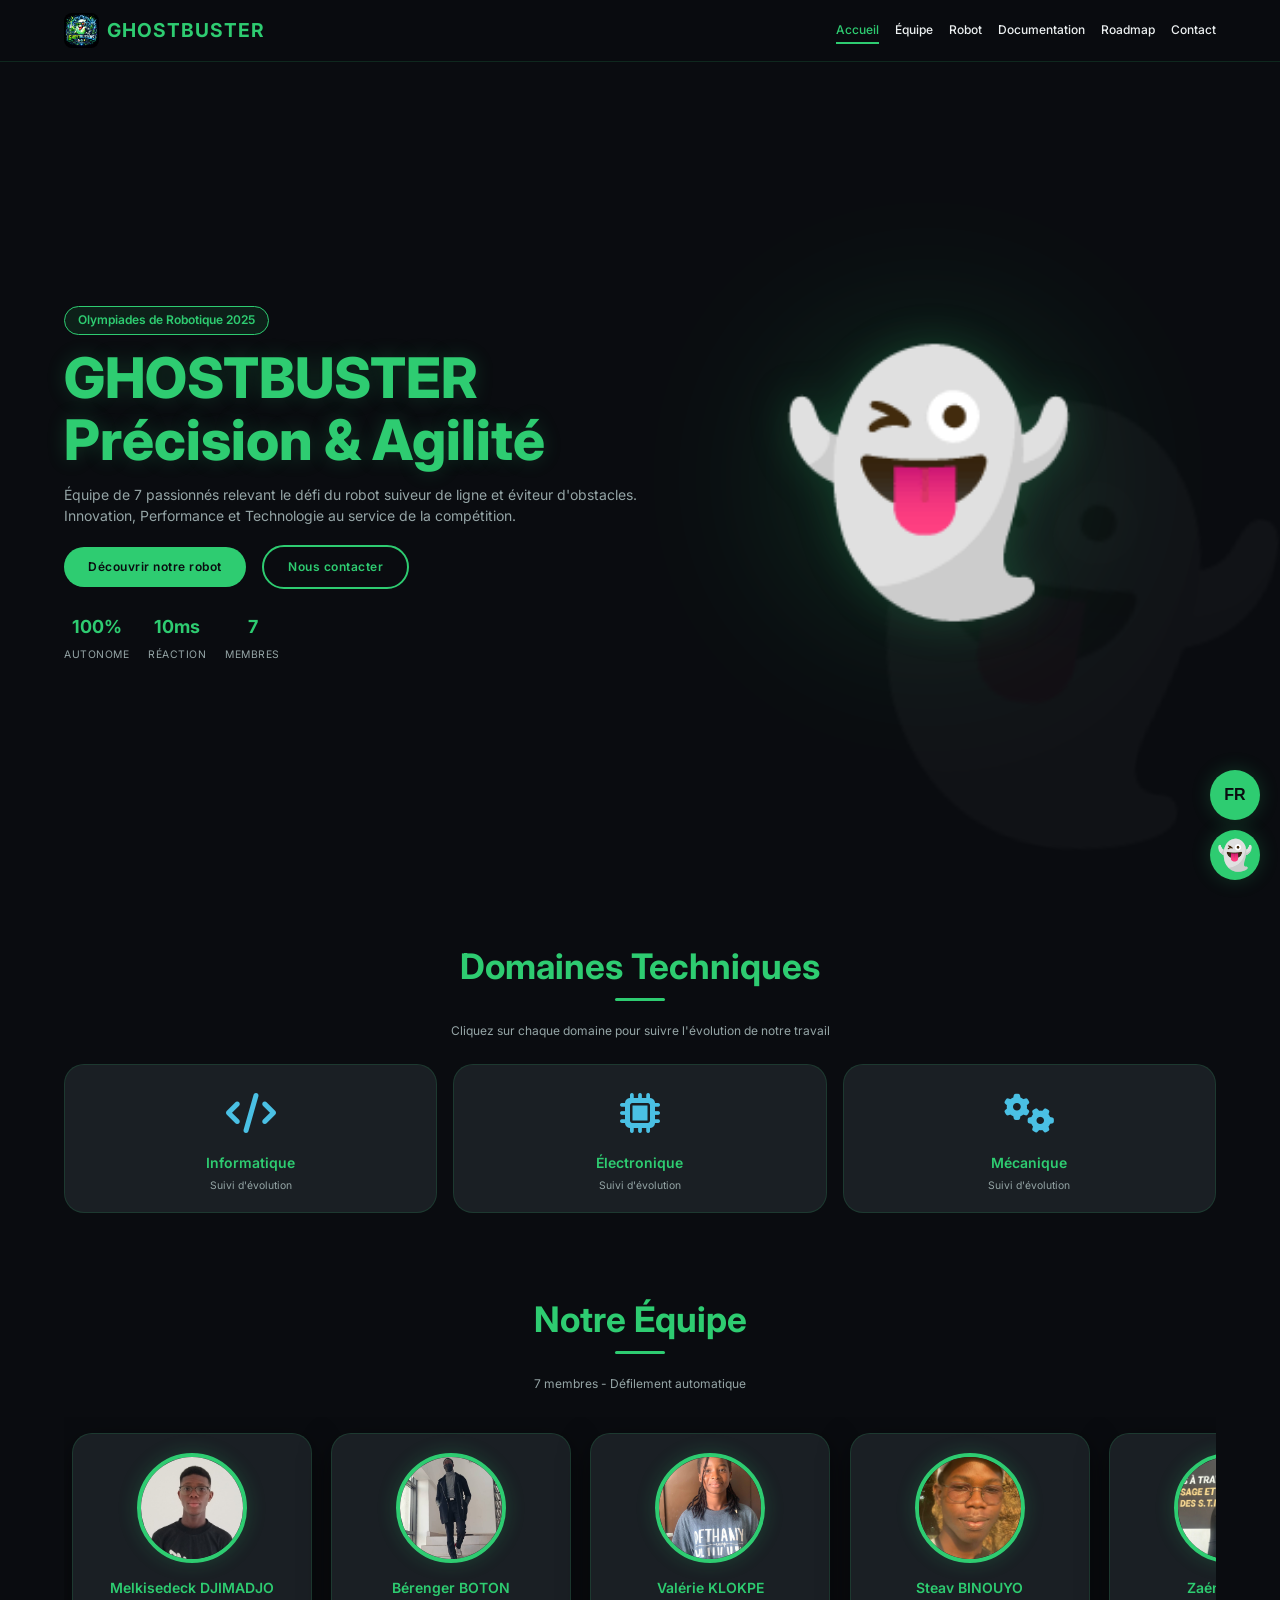
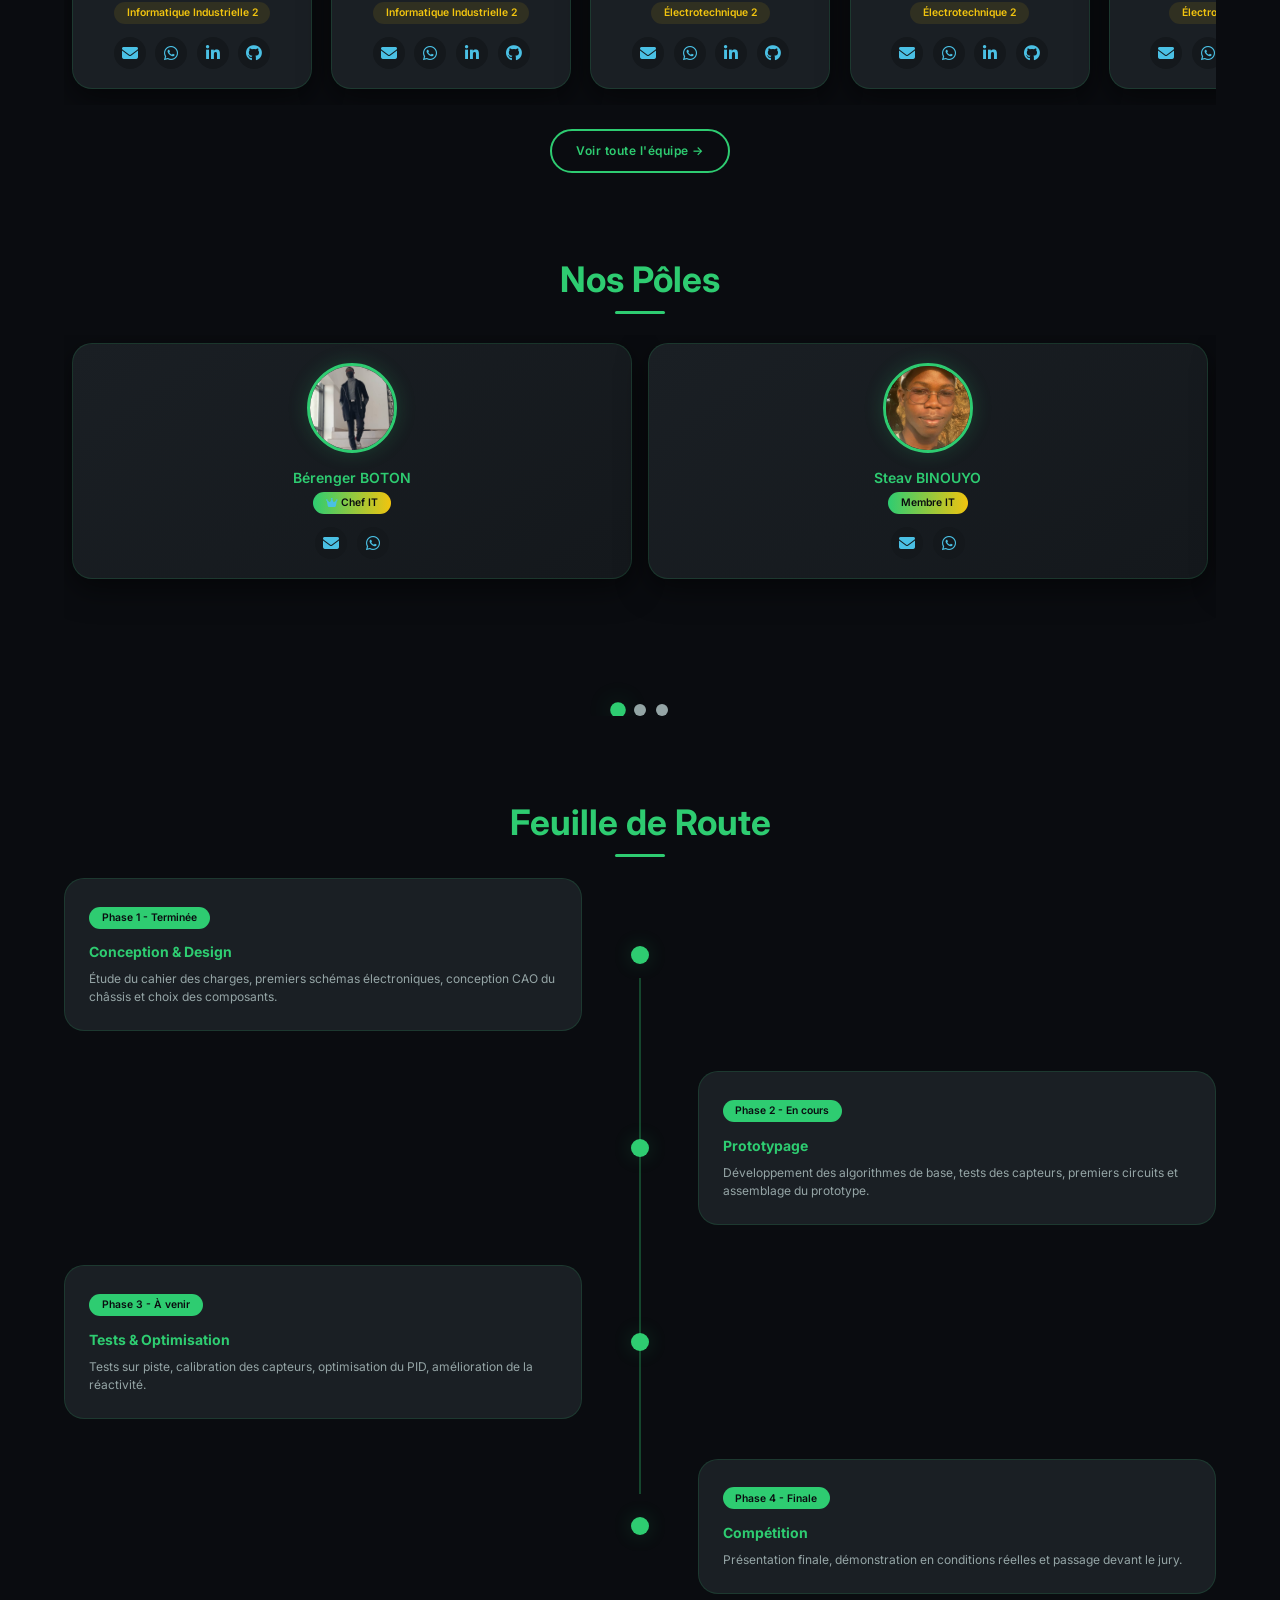
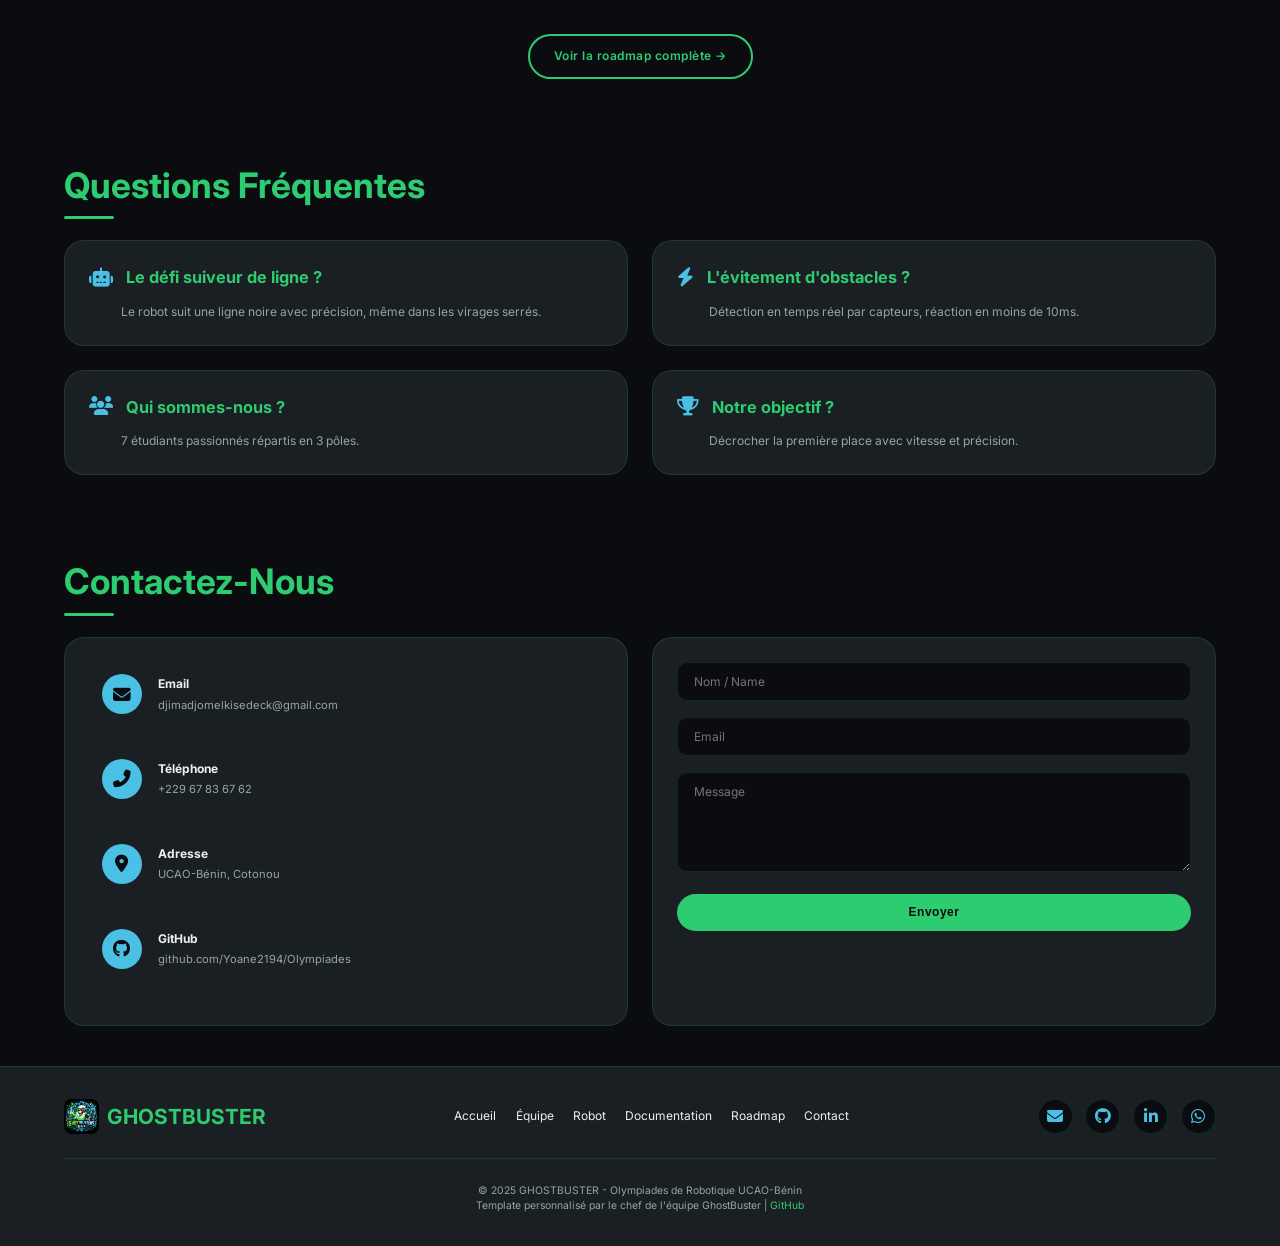
==== commit e35ff193: "Update index.html" ====
--- a/index.html
+++ b/index.html
@@ -2,8 +2,12 @@
 <html lang="fr">
 <head>
     <meta charset="UTF-8">
-    <meta name="viewport" content="width=device-width, initial-scale=1.0">
-    <title>GhostBuster - Line Follower & Obstacle Avoider</title>
+    <meta name="viewport" content="width=device-width, initial-scale=1.0, maximum-scale=1.0, user-scalable=yes">
+    <title>GhostBuster - Robot Suiveur de Ligne</title>
+    <!-- Font Awesome pour les vraies icônes professionnelles -->
+    <link rel="stylesheet" href="https://cdnjs.cloudflare.com/ajax/libs/font-awesome/6.4.0/css/all.min.css">
+    <!-- Google Fonts - Inter (police fantôme moderne et professionnelle) -->
+    <link href="https://fonts.googleapis.com/css2?family=Inter:wght@300;400;500;600;700;800&display=swap" rel="stylesheet">
     <style>
         /* ===== RESET & VARIABLES ===== */
         * {
@@ -13,57 +17,74 @@
         }
 
         :root {
-            /* Couleurs GhostBusters */
-            --primary: #00FF84;
-            --primary-dark: #00CC6A;
+            /* Couleurs GhostBusters - version plus professionnelle */
+            --primary: #2ecc71;
+            --primary-dark: #27ae60;
             --primary-light: #7AFFB5;
-            --secondary: #FFD700;
-            --accent: #FF3131;
+            --secondary: #f1c40f;
+            --accent: #e74c3c;
+            
+            /* Nouvelle couleur pour les icônes (orange/ambre) */
+            --icon-color: #4ac0e4;
+            --icon-hover: #27ae60;
             
             /* Mode sombre */
-            --bg-primary: #0A0A0F;
-            --bg-secondary: #1A1A24;
-            --bg-card: #1E1E2A;
-            --text-primary: #FFFFFF;
-            --text-secondary: #B0B0B0;
-            --border-color: rgba(0, 255, 132, 0.2);
-            --shadow: 0 10px 30px rgba(0, 0, 0, 0.3);
-            --glow: 0 0 20px rgba(0, 255, 132, 0.3);
+            --bg-primary: #0a0c10;
+            --bg-secondary: #14181c;
+            --bg-card: #1a1f24;
+            --text-primary: #ecf0f1;
+            --text-secondary: #95a5a6;
+            --border-color: rgba(46, 204, 113, 0.15);
+            --shadow: 0 10px 30px rgba(0, 0, 0, 0.5);
+            --glow: 0 0 20px rgba(46, 204, 113, 0.2);
             
             transition: all 0.3s ease;
+            
+            /* Tailles de police réduites pour mobile */
+            --font-size-xs: 0.75rem;    /* 11.2px */
+            --font-size-sm: 0.875rem;    /* 12.8px */
+            --font-size-base: 1rem;   /* 14.4px */
+            --font-size-lg: 1.125rem;       /* 16px */
+            --font-size-xl: 1.25rem;     /* 17.6px */
+            --font-size-2xl: 1.5rem;    /* 20.8px */
+            --font-size-3xl: 1.875rem;    /* 25.6px */
+            --font-size-4xl: 2.25rem;      /* 32px */
         }
 
         /* Mode clair */
         [data-theme="light"] {
-            --bg-primary: #F0F4F8;
-            --bg-secondary: #FFFFFF;
-            --bg-card: #FFFFFF;
-            --text-primary: #1A2B3C;
-            --text-secondary: #4A5568;
-            --border-color: rgba(0, 255, 132, 0.3);
+            --bg-primary: #f5f7fa;
+            --bg-secondary: #ffffff;
+            --bg-card: #ffffff;
+            --text-primary: #2c3e50;
+            --text-secondary: #34495e;
+            --border-color: rgba(46, 204, 113, 0.3);
             --shadow: 0 10px 30px rgba(0, 0, 0, 0.1);
-            --glow: 0 0 20px rgba(0, 255, 132, 0.2);
+            --glow: 0 0 20px rgba(46, 204, 113, 0.2);
         }
 
         body {
-            font-family: 'Segoe UI', Tahoma, Geneva, Verdana, sans-serif;
+            font-family: 'Inter', -apple-system, BlinkMacSystemFont, 'Segoe UI', Roboto, sans-serif;
             background-color: var(--bg-primary);
             color: var(--text-primary);
-            line-height: 1.6;
+            line-height: 1.5;
             overflow-x: hidden;
             transition: background-color 0.3s ease, color 0.3s ease;
-            padding-top: 80px;
+            padding-top: 70px;
+            font-size: var(--font-size-base);
+            -webkit-font-smoothing: antialiased;
+            -moz-osx-font-smoothing: grayscale;
         }
 
         /* ===== ANIMATIONS ===== */
         @keyframes float {
             0%, 100% { transform: translateY(0px); }
-            50% { transform: translateY(-20px); }
+            50% { transform: translateY(-25px); }
         }
 
         @keyframes glowPulse {
-            0%, 100% { filter: drop-shadow(0 0 20px var(--primary)); }
-            50% { filter: drop-shadow(0 0 40px var(--primary)); }
+            0%, 100% { filter: drop-shadow(0 0 25px var(--primary)); }
+            50% { filter: drop-shadow(0 0 50px var(--primary)); }
         }
 
         @keyframes scrollTeam {
@@ -71,11 +92,6 @@
             100% { transform: translateX(-50%); }
         }
 
-        @keyframes slidePole {
-            0% { opacity: 0; transform: translateX(100%); }
-            100% { opacity: 1; transform: translateX(0); }
-        }
-
         .animate-float {
             animation: float 6s ease-in-out infinite;
         }
@@ -87,10 +103,10 @@
         /* ===== THEME TOGGLE ===== */
         .theme-toggle {
             position: fixed;
-            bottom: 30px;
-            right: 30px;
-            width: 60px;
-            height: 60px;
+            bottom: 20px;
+            right: 20px;
+            width: 50px;
+            height: 50px;
             border-radius: 50%;
             background: var(--primary);
             border: none;
@@ -112,10 +128,10 @@
         /* ===== LANGUAGE TOGGLE ===== */
         .lang-toggle {
             position: fixed;
-            bottom: 100px;
-            right: 30px;
-            width: 60px;
-            height: 60px;
+            bottom: 80px;
+            right: 20px;
+            width: 50px;
+            height: 50px;
             border-radius: 50%;
             background: var(--primary);
             border: none;
@@ -124,8 +140,8 @@
             display: flex;
             align-items: center;
             justify-content: center;
-            font-size: 1.2rem;
-            font-weight: bold;
+            font-size: 1rem;
+            font-weight: 600;
             box-shadow: var(--glow);
             transition: all 0.3s ease;
             color: var(--bg-primary);
@@ -140,40 +156,41 @@
             position: fixed;
             top: 0;
             width: 100%;
-            padding: 1rem 5%;
+            padding: 0.8rem 5%;
             display: flex;
             justify-content: space-between;
             align-items: center;
             z-index: 1000;
-            background: rgba(10, 10, 15, 0.95);
+            background: rgba(10, 12, 16, 0.98);
             backdrop-filter: blur(10px);
             border-bottom: 1px solid var(--border-color);
             transition: all 0.3s ease;
         }
 
         [data-theme="light"] nav {
-            background: rgba(255, 255, 255, 0.95);
+            background: rgba(255, 255, 255, 0.98);
         }
 
         .logo {
-            font-size: 2rem;
-            font-weight: 800;
+            font-size: 1.2rem;
+            font-weight: 700;
             color: var(--primary);
-            letter-spacing: 2px;
+            letter-spacing: 1px;
             display: flex;
             align-items: center;
-            gap: 10px;
+            gap: 8px;
         }
 
         .logo img {
-            height: 50px;
+            height: 35px;
             width: auto;
-            border-radius: 10px;
+            border-radius: 8px;
         }
 
         .nav-links {
             display: flex;
-            gap: 2rem;
+            gap: 1rem;
+            font-size: var(--font-size-xs);
         }
 
         .nav-links a {
@@ -181,7 +198,8 @@
             text-decoration: none;
             font-weight: 500;
             position: relative;
-            padding: 0.5rem 0;
+            padding: 0.3rem 0;
+            white-space: nowrap;
         }
 
         .nav-links a::after {
@@ -204,12 +222,29 @@
             color: var(--primary);
         }
 
+        /* Menu mobile */
+        @media (max-width: 768px) {
+            nav {
+                padding: 0.6rem 3%;
+            }
+            .nav-links {
+                gap: 0.5rem;
+                font-size: 0.65rem;
+            }
+            .logo {
+                font-size: 1rem;
+            }
+            .logo img {
+                height: 28px;
+            }
+        }
+
         /* ===== HERO SECTION ===== */
         .hero {
-            min-height: calc(100vh - 80px);
+            min-height: calc(100vh - 70px);
             display: flex;
             align-items: center;
-            padding: 2rem 5% 0;
+            padding: 1rem 5% 2rem;
             position: relative;
             overflow: hidden;
         }
@@ -227,25 +262,26 @@
 
         .hero-content {
             flex: 1;
-            margin-top: 2rem;
+            margin-top: 1rem;
         }
 
         .hero-badge {
             display: inline-block;
-            padding: 0.5rem 1rem;
-            background: rgba(0, 255, 132, 0.1);
+            padding: 0.3rem 0.8rem;
+            background: rgba(46, 204, 113, 0.1);
             border: 1px solid var(--primary);
             border-radius: 50px;
-            font-size: 0.9rem;
-            margin-bottom: 1.5rem;
+            font-size: var(--font-size-xs);
+            margin-bottom: 0.8rem;
             color: var(--primary);
+            font-weight: 600;
         }
 
         .hero-title {
-            font-size: 5rem;
+            font-size: clamp(1.8rem, 7vw, 3.5rem);
             font-weight: 800;
             line-height: 1.1;
-            margin-bottom: 1.5rem;
+            margin-bottom: 0.8rem;
         }
 
         .hero-title span {
@@ -255,16 +291,17 @@
         }
 
         .hero-description {
-            font-size: 1.2rem;
+            font-size: var(--font-size-sm);
             color: var(--text-secondary);
-            margin-bottom: 2rem;
+            margin-bottom: 1.2rem;
             max-width: 600px;
         }
 
         .hero-stats {
             display: flex;
-            gap: 3rem;
-            margin-top: 3rem;
+            gap: 1.2rem;
+            margin-top: 1.5rem;
+            flex-wrap: wrap;
         }
 
         .stat-item {
@@ -272,23 +309,25 @@
         }
 
         .stat-number {
-            font-size: 2.5rem;
-            font-weight: 800;
+            font-size: var(--font-size-lg);
+            font-weight: 700;
             color: var(--primary);
             display: block;
         }
 
         .stat-label {
-            font-size: 0.9rem;
+            font-size: 0.65rem;
             color: var(--text-secondary);
             text-transform: uppercase;
-            letter-spacing: 1px;
+            letter-spacing: 0.5px;
         }
 
         .hero-visual {
             flex: 1;
             position: relative;
-            animation: float 6s ease-in-out infinite;
+            display: flex;
+            justify-content: center;
+            align-items: center;
         }
 
         .hero-visual::before {
@@ -302,7 +341,7 @@
             background: var(--primary);
             border-radius: 50%;
             filter: blur(80px);
-            opacity: 0.2;
+            opacity: 0.15;
             z-index: -1;
         }
 
@@ -311,17 +350,19 @@
             text-align: center;
             filter: drop-shadow(var(--glow));
             animation: float 6s ease-in-out infinite, glowPulse 3s ease-in-out infinite;
+            line-height: 1;
         }
 
         .btn {
             display: inline-block;
-            padding: 1rem 2.5rem;
+            padding: 0.7rem 1.5rem;
             background: var(--primary);
             color: var(--bg-primary);
             text-decoration: none;
             border-radius: 50px;
             font-weight: 600;
-            letter-spacing: 1px;
+            font-size: var(--font-size-xs);
+            letter-spacing: 0.5px;
             transition: all 0.3s ease;
             border: none;
             cursor: pointer;
@@ -336,7 +377,7 @@
             background: transparent;
             border: 2px solid var(--primary);
             color: var(--primary);
-            margin-left: 1rem;
+            margin-left: 0.8rem;
         }
 
         .btn-outline:hover {
@@ -346,13 +387,13 @@
 
         /* ===== SECTIONS ===== */
         section {
-            padding: 5rem 5%;
+            padding: 2.5rem 5%;
         }
 
         .section-title {
-            font-size: 3rem;
-            font-weight: 800;
-            margin-bottom: 3rem;
+            font-size: clamp(1.6rem, 4.5vw, 2.2rem);
+            font-weight: 700;
+            margin-bottom: 1.8rem;
             position: relative;
             display: inline-block;
             color: var(--primary);
@@ -361,10 +402,10 @@
         .section-title::after {
             content: '';
             position: absolute;
-            bottom: -10px;
+            bottom: -8px;
             left: 0;
-            width: 80px;
-            height: 4px;
+            width: 50px;
+            height: 3px;
             background: var(--primary);
             border-radius: 2px;
         }
@@ -379,18 +420,18 @@
             transform: translateX(-50%);
         }
 
-        /* ===== TEAM SECTION - CORRECTION FINALE ===== */
+        /* ===== TEAM SECTION ===== */
         .team-slider-container {
             position: relative;
             width: 100%;
             overflow: hidden;
-            margin-top: 3rem;
+            margin-top: 1.5rem;
         }
 
         .team-slider-wrapper {
             display: flex;
             width: fit-content;
-            animation: scrollTeam 100s linear infinite;
+            animation: scrollTeam 80s linear infinite;
         }
 
         .team-slider-wrapper:hover {
@@ -399,21 +440,21 @@
 
         .team-slider {
             display: flex;
-            gap: 3rem;
-            padding: 2rem 1rem;
+            gap: 1.2rem;
+            padding: 1rem 0.5rem;
         }
 
         .team-card {
-            min-width: 320px; /* Uniforme pour tous */
-            width: 320px;
+            min-width: 240px;
+            width: 240px;
             background: var(--bg-card);
             border-radius: 20px;
-            padding: 2rem 1.5rem;
+            padding: 1.2rem 1rem;
             border: 1px solid var(--border-color);
             transition: all 0.3s ease;
             text-align: center;
             flex-shrink: 0;
-            box-shadow: 0 10px 20px rgba(0, 0, 0, 0.2);
+            box-shadow: var(--shadow);
         }
 
         .team-card:hover {
@@ -423,10 +464,10 @@
         }
 
         .team-photo {
-            width: 150px;
-            height: 150px;
+            width: 110px;
+            height: 110px;
             border-radius: 50%;
-            margin: 0 auto 1.5rem;
+            margin: 0 auto 1rem;
             overflow: hidden;
             border: 4px solid var(--primary);
             box-shadow: var(--glow);
@@ -439,27 +480,20 @@
         }
 
         .team-card h3 {
-            font-size: 1.3rem;
-            margin-bottom: 0.5rem;
+            font-size: var(--font-size-sm);
+            margin-bottom: 0.3rem;
             color: var(--primary);
-            line-height: 1.4;
-            min-height: 3.6rem; /* Espace pour 2 lignes de texte */
-            display: flex;
-            align-items: center;
-            justify-content: center;
+            line-height: 1.3;
+            font-weight: 600;
         }
 
         .team-role {
-            font-size: 0.95rem;
+            font-size: 0.65rem;
             color: var(--secondary);
-            margin-bottom: 1rem;
+            margin-bottom: 0.8rem;
             font-weight: 600;
-            min-height: 2.5rem;
-            display: flex;
-            align-items: center;
-            justify-content: center;
-            background: rgba(255, 215, 0, 0.1);
-            padding: 0.3rem 1rem;
+            background: rgba(241, 196, 15, 0.1);
+            padding: 0.2rem 0.8rem;
             border-radius: 50px;
             width: fit-content;
             margin-left: auto;
@@ -469,33 +503,35 @@
         .team-contacts {
             display: flex;
             justify-content: center;
-            gap: 1.2rem;
-            margin-top: 1.2rem;
+            gap: 0.6rem;
+            margin-top: 0.8rem;
         }
 
         .team-contacts a {
-            color: var(--text-secondary);
+            color: var(--icon-color);
             text-decoration: none;
-            font-size: 1.3rem;
+            font-size: 1rem;
             transition: all 0.3s ease;
-            width: 40px;
-            height: 40px;
+            width: 32px;
+            height: 32px;
             border-radius: 50%;
             background: var(--bg-secondary);
             display: flex;
             align-items: center;
             justify-content: center;
+            border: 1px solid transparent;
         }
 
         .team-contacts a:hover {
-            color: var(--bg-primary);
-            background: var(--primary);
+            color: white;
+            background: var(--icon-hover);
             transform: scale(1.1);
-        }
-
-        /* ===== POLES SECTION - DÉFILEMENT AUTOMATIQUE SANS BOUTONS ===== */
+            border-color: var(--icon-hover);
+        }
+
+        /* ===== POLES SECTION ===== */
         .poles-container {
-            margin-top: 3rem;
+            margin-top: 1.5rem;
             position: relative;
             overflow: hidden;
         }
@@ -504,56 +540,55 @@
             position: relative;
             width: 100%;
             overflow: hidden;
-            min-height: 500px;
+            min-height: 350px;
         }
 
         .poles-slider {
             display: flex;
-            transition: transform 0.8s ease;
+            transition: transform 0.6s ease;
             width: 300%;
         }
 
         .pole-slide {
             width: 33.333%;
             display: grid;
-            grid-template-columns: repeat(auto-fit, minmax(280px, 1fr));
-            gap: 2rem;
-            padding: 1rem;
-        }
-
-        /* Style amélioré pour les cartes des pôles */
+            grid-template-columns: repeat(auto-fit, minmax(200px, 1fr));
+            gap: 1rem;
+            padding: 0.5rem;
+        }
+
         .pole-slide .team-card {
-            min-width: 280px;
+            min-width: 180px;
             width: 100%;
             background: linear-gradient(145deg, var(--bg-card), var(--bg-secondary));
             border: 1px solid var(--border-color);
-            transition: all 0.3s ease;
         }
 
         .pole-slide .team-card:hover {
             transform: translateY(-8px);
             border-color: var(--primary);
-            box-shadow: 0 15px 30px rgba(0, 255, 132, 0.2);
+            box-shadow: 0 15px 30px rgba(46, 204, 113, 0.2);
         }
 
         .pole-slide .team-photo {
-            width: 140px;
-            height: 140px;
+            width: 90px;
+            height: 90px;
             border-width: 3px;
         }
 
         .pole-slide .team-role {
             background: linear-gradient(90deg, var(--primary), var(--secondary));
             color: var(--bg-primary);
-            font-weight: 700;
-            padding: 0.4rem 1.2rem;
+            font-weight: 600;
+            padding: 0.2rem 0.8rem;
+            font-size: 0.65rem;
         }
 
         .pole-indicators {
             display: flex;
             justify-content: center;
-            gap: 0.8rem;
-            margin-top: 2rem;
+            gap: 0.6rem;
+            margin-top: 1.2rem;
         }
 
         .pole-indicator {
@@ -579,7 +614,7 @@
         .tech-grid {
             display: grid;
             grid-template-columns: repeat(3, 1fr);
-            gap: 2rem;
+            gap: 1rem;
         }
 
         .tech-card {
@@ -592,6 +627,8 @@
             text-decoration: none;
             color: inherit;
             display: block;
+            padding: 1.2rem 0.5rem;
+            text-align: center;
         }
 
         .tech-card:hover {
@@ -600,188 +637,22 @@
             box-shadow: var(--glow);
         }
 
-        .tech-header {
-            padding: 2rem;
-            text-align: center;
-            border-bottom: 1px solid var(--border-color);
-        }
-
         .tech-icon {
-            font-size: 4rem;
-            margin-bottom: 1rem;
+            font-size: 2.5rem;
+            margin-bottom: 0.5rem;
+            color: var(--icon-color);
+        }
+
+        .tech-header h3 {
+            font-size: var(--font-size-sm);
+            margin-bottom: 0.3rem;
             color: var(--primary);
-        }
-
-        .tech-header h3 {
-            font-size: 1.8rem;
-            margin-bottom: 0.5rem;
-            color: var(--primary);
+            font-weight: 600;
         }
 
         .tech-header p {
+            font-size: 0.65rem;
             color: var(--text-secondary);
-        }
-
-        /* ===== PAGES PÔLES (ÉVOLUTION) ===== */
-        .pole-page {
-            min-height: 100vh;
-            padding: 100px 5% 5rem;
-            background: var(--bg-primary);
-        }
-
-        .pole-header {
-            text-align: center;
-            margin-bottom: 3rem;
-        }
-
-        .pole-header h1 {
-            font-size: 4rem;
-            color: var(--primary);
-            margin-bottom: 1rem;
-        }
-
-        .pole-header p {
-            color: var(--text-secondary);
-            font-size: 1.2rem;
-            max-width: 600px;
-            margin: 0 auto;
-        }
-
-        .timeline {
-            max-width: 1000px;
-            margin: 3rem auto;
-            position: relative;
-        }
-
-        .timeline::before {
-            content: '';
-            position: absolute;
-            left: 50%;
-            transform: translateX(-50%);
-            width: 2px;
-            height: 100%;
-            background: var(--primary);
-            opacity: 0.3;
-        }
-
-        .timeline-item {
-            display: flex;
-            justify-content: space-between;
-            align-items: center;
-            margin-bottom: 3rem;
-            position: relative;
-        }
-
-        .timeline-item:nth-child(even) {
-            flex-direction: row-reverse;
-        }
-
-        .timeline-content {
-            width: 45%;
-            background: var(--bg-card);
-            padding: 2rem;
-            border-radius: 20px;
-            border: 1px solid var(--border-color);
-            position: relative;
-        }
-
-        .timeline-content::before {
-            content: '';
-            position: absolute;
-            top: 50%;
-            width: 30px;
-            height: 2px;
-            background: var(--primary);
-        }
-
-        .timeline-item:nth-child(odd) .timeline-content::before {
-            right: -30px;
-        }
-
-        .timeline-item:nth-child(even) .timeline-content::before {
-            left: -30px;
-        }
-
-        .timeline-date {
-            display: inline-block;
-            padding: 0.3rem 1rem;
-            background: var(--primary);
-            color: var(--bg-primary);
-            border-radius: 50px;
-            font-size: 0.9rem;
-            font-weight: 600;
-            margin-bottom: 1rem;
-        }
-
-        .timeline-content h3 {
-            font-size: 1.5rem;
-            margin-bottom: 1rem;
-            color: var(--primary);
-        }
-
-        .timeline-content ul {
-            list-style: none;
-            margin-bottom: 1rem;
-        }
-
-        .timeline-content li {
-            margin-bottom: 0.5rem;
-            padding-left: 1.5rem;
-            position: relative;
-            color: var(--text-secondary);
-        }
-
-        .timeline-content li::before {
-            content: '✓';
-            position: absolute;
-            left: 0;
-            color: var(--primary);
-            font-weight: bold;
-        }
-
-        .progress-bar {
-            width: 100%;
-            height: 10px;
-            background: var(--bg-secondary);
-            border-radius: 5px;
-            margin: 1rem 0;
-            overflow: hidden;
-        }
-
-        .progress-fill {
-            height: 100%;
-            background: linear-gradient(90deg, var(--primary), var(--secondary));
-            border-radius: 5px;
-            width: 0%;
-            transition: width 0.3s ease;
-        }
-
-        .timeline-dot {
-            width: 20px;
-            height: 20px;
-            background: var(--primary);
-            border-radius: 50%;
-            position: absolute;
-            top: 50%;
-            left: 50%;
-            transform: translate(-50%, -50%);
-            box-shadow: var(--glow);
-        }
-
-        .back-btn {
-            display: inline-block;
-            margin-top: 2rem;
-            padding: 0.8rem 2rem;
-            background: var(--primary);
-            color: var(--bg-primary);
-            text-decoration: none;
-            border-radius: 50px;
-            transition: all 0.3s ease;
-        }
-
-        .back-btn:hover {
-            transform: translateX(-5px);
-            box-shadow: var(--glow);
         }
 
         /* ===== ROADMAP ===== */
@@ -805,7 +676,7 @@
             display: flex;
             justify-content: space-between;
             align-items: center;
-            margin-bottom: 3rem;
+            margin-bottom: 2.5rem;
             position: relative;
             cursor: pointer;
             transition: all 0.3s ease;
@@ -824,7 +695,7 @@
         .roadmap-content {
             width: 45%;
             background: var(--bg-card);
-            padding: 2rem;
+            padding: 1.5rem;
             border-radius: 20px;
             border: 1px solid var(--border-color);
             position: relative;
@@ -833,25 +704,49 @@
 
         .roadmap-date {
             display: inline-block;
-            padding: 0.3rem 1rem;
+            padding: 0.2rem 0.8rem;
             background: var(--primary);
             color: var(--bg-primary);
             border-radius: 50px;
-            font-size: 0.9rem;
+            font-size: 0.65rem;
             font-weight: 600;
-            margin-bottom: 1rem;
+            margin-bottom: 0.8rem;
+        }
+
+        .roadmap-content h3 {
+            font-size: var(--font-size-sm);
+            margin-bottom: 0.5rem;
+            color: var(--primary);
+        }
+
+        .roadmap-content p {
+            font-size: var(--font-size-xs);
+            color: var(--text-secondary);
+            line-height: 1.5;
+        }
+
+        .roadmap-dot {
+            width: 18px;
+            height: 18px;
+            background: var(--primary);
+            border-radius: 50%;
+            position: absolute;
+            top: 50%;
+            left: 50%;
+            transform: translate(-50%, -50%);
+            box-shadow: var(--glow);
         }
 
         /* ===== FAQ ===== */
         .faq-grid {
             display: grid;
             grid-template-columns: repeat(2, 1fr);
-            gap: 2rem;
+            gap: 1.5rem;
         }
 
         .faq-item {
             background: var(--bg-card);
-            padding: 2rem;
+            padding: 1.5rem;
             border-radius: 20px;
             border: 1px solid var(--border-color);
             transition: all 0.3s ease;
@@ -863,29 +758,35 @@
         }
 
         .faq-question {
-            font-size: 1.3rem;
-            margin-bottom: 1rem;
+            font-size: var(--font-size-sm);
+            margin-bottom: 0.8rem;
             color: var(--primary);
             display: flex;
             align-items: center;
-            gap: 1rem;
+            gap: 0.8rem;
+        }
+
+        .faq-question i {
+            font-size: 1.2rem;
+            color: var(--icon-color);
         }
 
         .faq-answer {
+            font-size: var(--font-size-xs);
             color: var(--text-secondary);
-            padding-left: 3rem;
+            padding-left: 2rem;
         }
 
         /* ===== CONTACT ===== */
         .contact-grid {
             display: grid;
             grid-template-columns: repeat(2, 1fr);
-            gap: 3rem;
+            gap: 1.5rem;
         }
 
         .contact-info {
             background: var(--bg-card);
-            padding: 3rem;
+            padding: 1.5rem;
             border-radius: 20px;
             border: 1px solid var(--border-color);
         }
@@ -893,51 +794,68 @@
         .contact-item {
             display: flex;
             align-items: center;
-            gap: 1.5rem;
-            margin-bottom: 2rem;
-            padding: 1rem;
+            gap: 1rem;
+            margin-bottom: 1.2rem;
+            padding: 0.8rem;
             border-radius: 10px;
             transition: all 0.3s ease;
         }
 
         .contact-item:hover {
-            background: rgba(0, 255, 132, 0.1);
+            background: rgba(46, 204, 113, 0.1);
             transform: translateX(10px);
         }
 
         .contact-icon {
-            width: 50px;
-            height: 50px;
-            background: var(--primary);
+            width: 40px;
+            height: 40px;
+            background: var(--icon-color);
             border-radius: 50%;
             display: flex;
             align-items: center;
             justify-content: center;
-            font-size: 1.5rem;
+            font-size: 1.1rem;
             color: var(--bg-primary);
+            transition: all 0.3s ease;
+        }
+
+        .contact-item:hover .contact-icon {
+            background: var(--icon-hover);
+            transform: scale(1.1);
+        }
+
+        .contact-item h4 {
+            font-size: var(--font-size-xs);
+            margin-bottom: 0.2rem;
+        }
+
+        .contact-item p {
+            font-size: 0.7rem;
+            color: var(--text-secondary);
         }
 
         .contact-form {
             background: var(--bg-card);
-            padding: 3rem;
+            padding: 1.5rem;
             border-radius: 20px;
             border: 1px solid var(--border-color);
         }
 
         .form-group {
-            margin-bottom: 1.5rem;
+            margin-bottom: 1rem;
         }
 
         .form-group input,
         .form-group textarea {
             width: 100%;
-            padding: 1rem;
+            padding: 0.7rem 1rem;
             background: var(--bg-primary);
             border: 1px solid var(--border-color);
             border-radius: 10px;
             color: var(--text-primary);
-            font-size: 1rem;
+            font-size: var(--font-size-xs);
             transition: all 0.3s ease;
+            font-family: 'Inter', sans-serif;
         }
 
         .form-group input:focus,
@@ -948,14 +866,340 @@
         }
 
         .form-group textarea {
-            height: 150px;
+            height: 100px;
             resize: vertical;
+        }
+
+        /* ===== STYLES POUR LES PAGES ===== */
+        .robot-specs {
+            display: grid;
+            grid-template-columns: repeat(auto-fit, minmax(240px, 1fr));
+            gap: 1rem;
+            margin: 1.5rem 0;
+        }
+
+        .spec-card {
+            background: var(--bg-card);
+            border-radius: 20px;
+            padding: 1.2rem;
+            border: 1px solid var(--border-color);
+            transition: all 0.3s ease;
+        }
+
+        .spec-card:hover {
+            transform: translateY(-5px);
+            border-color: var(--primary);
+            box-shadow: var(--glow);
+        }
+
+        .spec-icon {
+            font-size: 2rem;
+            margin-bottom: 0.5rem;
+            color: var(--icon-color);
+        }
+
+        .spec-card h3 {
+            font-size: var(--font-size-sm);
+            margin-bottom: 0.5rem;
+            color: var(--primary);
+            font-weight: 600;
+        }
+
+        .spec-card p {
+            font-size: var(--font-size-xs);
+            color: var(--text-secondary);
+            margin-bottom: 0.8rem;
+        }
+
+        .spec-progress {
+            margin: 0.6rem 0;
+        }
+
+        .progress-label {
+            display: flex;
+            justify-content: space-between;
+            margin-bottom: 0.2rem;
+            font-size: 0.65rem;
+            color: var(--text-secondary);
+        }
+
+        .progress-bar-spec {
+            width: 100%;
+            height: 6px;
+            background: var(--bg-secondary);
+            border-radius: 3px;
+            overflow: hidden;
+        }
+
+        .progress-fill-spec {
+            height: 100%;
+            background: linear-gradient(90deg, var(--primary), var(--secondary));
+            border-radius: 3px;
+            transition: width 0.3s ease;
+        }
+
+        .robot-stats {
+            display: grid;
+            grid-template-columns: repeat(2, 1fr);
+            gap: 0.6rem;
+            margin-top: 0.8rem;
+        }
+
+        .robot-stat {
+            text-align: center;
+            padding: 0.4rem;
+            background: var(--bg-secondary);
+            border-radius: 8px;
+        }
+
+        .robot-stat .value {
+            font-size: var(--font-size-sm);
+            font-weight: 700;
+            color: var(--primary);
+            display: block;
+        }
+
+        .robot-stat .label {
+            font-size: 0.6rem;
+            color: var(--text-secondary);
+        }
+
+        .doc-grid {
+            display: grid;
+            grid-template-columns: repeat(auto-fit, minmax(240px, 1fr));
+            gap: 1rem;
+            margin: 1.5rem 0;
+        }
+
+        .doc-card {
+            background: var(--bg-card);
+            border-radius: 20px;
+            padding: 1.2rem;
+            border: 1px solid var(--border-color);
+            transition: all 0.3s ease;
+        }
+
+        .doc-card:hover {
+            transform: translateY(-5px);
+            border-color: var(--primary);
+            box-shadow: var(--glow);
+        }
+
+        .doc-header {
+            display: flex;
+            align-items: center;
+            gap: 0.8rem;
+            margin-bottom: 1rem;
+        }
+
+        .doc-icon {
+            font-size: 1.6rem;
+            color: var(--icon-color);
+        }
+
+        .doc-header h3 {
+            font-size: var(--font-size-sm);
+            color: var(--primary);
+            font-weight: 600;
+        }
+
+        .doc-tag {
+            background: linear-gradient(135deg, var(--primary), var(--secondary));
+            color: var(--bg-primary);
+            padding: 0.15rem 0.6rem;
+            border-radius: 50px;
+            font-size: 0.6rem;
+            font-weight: 600;
+            margin-left: 0.3rem;
+        }
+
+        .doc-list {
+            list-style: none;
+        }
+
+        .doc-list li {
+            padding: 0.4rem 0;
+            border-bottom: 1px dashed var(--border-color);
+            color: var(--text-secondary);
+            display: flex;
+            align-items: center;
+            gap: 0.5rem;
+            font-size: 0.65rem;
+        }
+
+        .doc-list li:last-child {
+            border-bottom: none;
+        }
+
+        .doc-list li i {
+            color: var(--icon-color);
+            font-size: 0.8rem;
+        }
+
+        .doc-link {
+            display: inline-block;
+            margin-top: 0.8rem;
+            color: var(--primary);
+            text-decoration: none;
+            font-size: var(--font-size-xs);
+            font-weight: 500;
+        }
+
+        .doc-link i {
+            margin-left: 0.3rem;
+            font-size: 0.7rem;
+            color: var(--icon-color);
+        }
+
+        .back-btn {
+            display: inline-block;
+            margin-top: 1.5rem;
+            padding: 0.6rem 1.5rem;
+            background: var(--primary);
+            color: var(--bg-primary);
+            text-decoration: none;
+            border-radius: 50px;
+            font-size: var(--font-size-xs);
+            transition: all 0.3s ease;
+        }
+
+        .back-btn i {
+            margin-right: 0.5rem;
+            color: var(--bg-primary);
+        }
+
+        .back-btn:hover {
+            transform: translateX(-5px);
+            box-shadow: var(--glow);
+        }
+
+        /* ===== TIMELINE POUR PAGES POLES ===== */
+        .timeline {
+            max-width: 1000px;
+            margin: 1.5rem auto;
+            position: relative;
+        }
+
+        .timeline::before {
+            content: '';
+            position: absolute;
+            left: 50%;
+            transform: translateX(-50%);
+            width: 2px;
+            height: 100%;
+            background: var(--primary);
+            opacity: 0.3;
+        }
+
+        .timeline-item {
+            display: flex;
+            justify-content: space-between;
+            align-items: center;
+            margin-bottom: 2.5rem;
+            position: relative;
+        }
+
+        .timeline-item:nth-child(even) {
+            flex-direction: row-reverse;
+        }
+
+        .timeline-content {
+            width: 45%;
+            background: var(--bg-card);
+            padding: 1.5rem;
+            border-radius: 20px;
+            border: 1px solid var(--border-color);
+            position: relative;
+        }
+
+        .timeline-content::before {
+            content: '';
+            position: absolute;
+            top: 50%;
+            width: 30px;
+            height: 2px;
+            background: var(--primary);
+        }
+
+        .timeline-item:nth-child(odd) .timeline-content::before {
+            right: -30px;
+        }
+
+        .timeline-item:nth-child(even) .timeline-content::before {
+            left: -30px;
+        }
+
+        .timeline-date {
+            display: inline-block;
+            padding: 0.2rem 0.8rem;
+            background: var(--primary);
+            color: var(--bg-primary);
+            border-radius: 50px;
+            font-size: 0.65rem;
+            font-weight: 600;
+            margin-bottom: 0.8rem;
+        }
+
+        .timeline-content h3 {
+            font-size: var(--font-size-sm);
+            margin-bottom: 0.8rem;
+            color: var(--primary);
+        }
+
+        .timeline-content ul {
+            list-style: none;
+            margin-bottom: 0.8rem;
+        }
+
+        .timeline-content li {
+            margin-bottom: 0.4rem;
+            padding-left: 1.2rem;
+            position: relative;
+            color: var(--text-secondary);
+            font-size: var(--font-size-xs);
+        }
+
+        .timeline-content li::before {
+            content: '✓';
+            position: absolute;
+            left: 0;
+            color: var(--primary);
+            font-weight: bold;
+        }
+
+        .progress-bar {
+            width: 100%;
+            height: 8px;
+            background: var(--bg-secondary);
+            border-radius: 4px;
+            margin: 0.8rem 0;
+            overflow: hidden;
+        }
+
+        .progress-fill {
+            height: 100%;
+            background: linear-gradient(90deg, var(--primary), var(--secondary));
+            border-radius: 4px;
+            width: 0%;
+            transition: width 0.3s ease;
+        }
+
+        .timeline-dot {
+            width: 18px;
+            height: 18px;
+            background: var(--primary);
+            border-radius: 50%;
+            position: absolute;
+            top: 50%;
+            left: 50%;
+            transform: translate(-50%, -50%);
+            box-shadow: var(--glow);
         }
 
         /* ===== FOOTER ===== */
         footer {
             background: var(--bg-card);
-            padding: 3rem 5%;
+            padding: 2rem 5%;
             border-top: 1px solid var(--border-color);
         }
 
@@ -964,32 +1208,34 @@
             justify-content: space-between;
             align-items: center;
             flex-wrap: wrap;
-            gap: 2rem;
+            gap: 1.2rem;
         }
 
         .footer-logo {
-            font-size: 2rem;
-            font-weight: 800;
+            font-size: 1.3rem;
+            font-weight: 700;
             color: var(--primary);
             display: flex;
             align-items: center;
-            gap: 10px;
+            gap: 8px;
         }
 
         .footer-logo img {
-            height: 40px;
+            height: 35px;
             width: auto;
             border-radius: 8px;
         }
 
         .footer-links {
             display: flex;
-            gap: 2rem;
+            gap: 1.2rem;
+            flex-wrap: wrap;
         }
 
         .footer-links a {
             color: var(--text-primary);
             text-decoration: none;
+            font-size: var(--font-size-xs);
             transition: color 0.3s ease;
         }
 
@@ -999,35 +1245,41 @@
 
         .footer-social {
             display: flex;
-            gap: 1rem;
+            gap: 0.8rem;
         }
 
         .footer-social a {
-            width: 40px;
-            height: 40px;
+            width: 35px;
+            height: 35px;
             background: var(--bg-primary);
             border-radius: 50%;
             display: flex;
             align-items: center;
             justify-content: center;
-            color: var(--text-primary);
+            color: var(--icon-color);
             text-decoration: none;
             transition: all 0.3s ease;
             border: 1px solid var(--border-color);
         }
 
+        .footer-social a i {
+            font-size: 1rem;
+        }
+
         .footer-social a:hover {
-            background: var(--primary);
-            color: var(--bg-primary);
+            background: var(--icon-hover);
+            color: white;
             transform: translateY(-3px);
+            border-color: var(--icon-hover);
         }
 
         .copyright {
             text-align: center;
-            margin-top: 2rem;
-            padding-top: 2rem;
+            margin-top: 1.5rem;
+            padding-top: 1.5rem;
             border-top: 1px solid var(--border-color);
             color: var(--text-secondary);
+            font-size: 0.65rem;
         }
 
         .copyright a {
@@ -1036,20 +1288,8 @@
         }
 
         /* ===== PAGE NAVIGATION ===== */
-        #accueil-page, #informatique-page, #electronique-page, #mecanique-page {
-            display: none;
-        }
-
-        #accueil-page.active-page {
-            display: block;
-        }
-
-        #informatique-page.active-page,
-        #electronique-page.active-page,
-        #mecanique-page.active-page {
-            display: block;
-        }
-
+        /* Suppression des styles de pages multiples car on utilise des fichiers séparés */
+        
         /* ===== LANGUAGE STYLES ===== */
         .lang-fr, .lang-en {
             transition: opacity 0.3s ease;
@@ -1065,56 +1305,103 @@
 
         /* ===== RESPONSIVE ===== */
         @media (max-width: 768px) {
-            .hero-title {
-                font-size: 3rem;
-            }
-
             .hero {
                 flex-direction: column;
                 text-align: center;
-                padding-top: 4rem;
+                padding-top: 1.5rem;
+            }
+
+            .hero-content {
+                margin-top: 0;
+            }
+
+            .hero-description {
+                margin-left: auto;
+                margin-right: auto;
             }
 
             .hero-stats {
                 justify-content: center;
             }
 
-            .tech-grid,
-            .faq-grid,
+            .hero-visual {
+                margin-top: 1rem;
+            }
+
+            .ghost-icon {
+                font-size: 12rem;
+            }
+
+            .roadmap::before {
+                left: 30px;
+            }
+
+            .roadmap-item,
+            .roadmap-item:nth-child(even) {
+                flex-direction: column;
+                align-items: flex-start;
+                padding-left: 50px;
+            }
+
+            .roadmap-content {
+                width: 100%;
+            }
+
+            .roadmap-content::before {
+                display: none;
+            }
+
+            .roadmap-dot {
+                left: 30px;
+            }
+
+            .faq-grid {
+                grid-template-columns: 1fr;
+            }
+
             .contact-grid {
                 grid-template-columns: 1fr;
-            }
-
-            .timeline::before {
-                left: 30px;
-            }
-
-            .timeline-item,
-            .timeline-item:nth-child(even) {
-                flex-direction: column;
-                align-items: flex-start;
-                padding-left: 60px;
-            }
-
-            .timeline-content {
-                width: 100%;
-            }
-
-            .timeline-content::before {
-                display: none;
-            }
-
-            .timeline-dot {
-                left: 30px;
-            }
-
-            .nav-links {
-                display: none;
             }
 
             .footer-content {
                 flex-direction: column;
                 text-align: center;
+            }
+        }
+
+        @media (max-width: 480px) {
+            .hero-stats {
+                flex-direction: column;
+                align-items: center;
+                gap: 0.5rem;
+            }
+
+            .stat-item {
+                width: 100%;
+                display: flex;
+                justify-content: space-between;
+                align-items: center;
+                padding: 0.4rem 1rem;
+                background: rgba(46, 204, 113, 0.05);
+                border-radius: 50px;
+            }
+
+            .btn-group {
+                display: flex;
+                flex-direction: column;
+                gap: 0.5rem;
+            }
+
+            .btn-outline {
+                margin-left: 0;
+            }
+
+            .tech-grid {
+                grid-template-columns: 1fr;
+            }
+
+            .ghost-icon {
+                font-size: 10rem;
             }
         }
     </style>
@@ -1133,29 +1420,32 @@
     <!-- ===== NAVIGATION ===== -->
     <nav id="navbar">
         <div class="logo">
-            <!-- METS TON LOGO ICI (JPEG) -->
             <img src="images/ghost-b.jpeg" alt="GhostBuster Logo" onerror="this.style.display='none'; this.nextElementSibling.style.display='block';">
             <span style="display:none;">👻</span>
             <span>GHOSTBUSTER</span>
         </div>
         <div class="nav-links">
-            <a href="#" onclick="showPage('accueil'); return false;" class="active" id="nav-accueil">
+            <a href="index.html" class="active" id="nav-accueil">
                 <span class="lang-fr">Accueil</span>
                 <span class="lang-en">Home</span>
             </a>
-            <a href="#" onclick="showPage('equipe'); return false;" id="nav-equipe">
+            <a href="equipe.html" id="nav-equipe">
                 <span class="lang-fr">Équipe</span>
                 <span class="lang-en">Team</span>
             </a>
-            <a href="#" onclick="showPage('domaines'); return false;" id="nav-domaines">
-                <span class="lang-fr">Domaines</span>
-                <span class="lang-en">Fields</span>
+            <a href="robot.html" id="nav-robot">
+                <span class="lang-fr">Robot</span>
+                <span class="lang-en">Robot</span>
             </a>
-            <a href="#" onclick="showPage('roadmap'); return false;" id="nav-roadmap">
+            <a href="documentation.html" id="nav-documentation">
+                <span class="lang-fr">Documentation</span>
+                <span class="lang-en">Docs</span>
+            </a>
+            <a href="roadmap.html" id="nav-roadmap">
                 <span class="lang-fr">Roadmap</span>
                 <span class="lang-en">Roadmap</span>
             </a>
-            <a href="#" onclick="showPage('contact'); return false;" id="nav-contact">
+            <a href="contact.html" id="nav-contact">
                 <span class="lang-fr">Contact</span>
                 <span class="lang-en">Contact</span>
             </a>
@@ -1163,7 +1453,7 @@
     </nav>
 
     <!-- ===== PAGE ACCUEIL ===== -->
-    <div id="accueil-page" class="active-page">
+    <div id="accueil-page">
         <!-- HERO SECTION -->
         <section id="accueil" class="hero">
             <div class="hero-content">
@@ -1181,11 +1471,11 @@
                     <span class="lang-en">Team of 7 enthusiasts taking on the line follower and obstacle avoider robot challenge. Innovation, Performance and Technology at the service of competition.</span>
                 </p>
                 <div>
-                    <a href="#" onclick="showPage('domaines'); return false;" class="btn">
-                        <span class="lang-fr">Découvrir notre projet</span>
-                        <span class="lang-en">Discover our project</span>
+                    <a href="robot.html" class="btn">
+                        <span class="lang-fr">Découvrir notre robot</span>
+                        <span class="lang-en">Discover our robot</span>
                     </a>
-                    <a href="#" onclick="showPage('contact'); return false;" class="btn btn-outline">
+                    <a href="#contact-section" class="btn btn-outline">
                         <span class="lang-fr">Nous contacter</span>
                         <span class="lang-en">Contact us</span>
                     </a>
@@ -1206,7 +1496,7 @@
                 </div>
             </div>
             <div class="hero-visual">
-                <div class="ghost-icon animate-float">👻</div>
+                <div class="ghost-icon animate-float animate-glow">👻</div>
             </div>
         </section>
 
@@ -1216,14 +1506,14 @@
                 <span class="lang-fr">Domaines Techniques</span>
                 <span class="lang-en">Technical Fields</span>
             </h2>
-            <p style="text-align: center; color: var(--text-secondary); margin-bottom: 3rem;">
+            <p style="text-align: center; color: var(--text-secondary); margin-bottom: 1.5rem; font-size: var(--font-size-xs);">
                 <span class="lang-fr">Cliquez sur chaque domaine pour suivre l'évolution de notre travail</span>
                 <span class="lang-en">Click on each field to follow our work progress</span>
             </p>
             <div class="tech-grid">
-                <a href="#" onclick="showPolePage('informatique'); return false;" class="tech-card">
+                <a href="informatique.html" class="tech-card">
                     <div class="tech-header">
-                        <div class="tech-icon">💻</div>
+                        <div class="tech-icon"><i class="fas fa-code"></i></div>
                         <h3>
                             <span class="lang-fr">Informatique</span>
                             <span class="lang-en">IT</span>
@@ -1234,9 +1524,9 @@
                         </p>
                     </div>
                 </a>
-                <a href="#" onclick="showPolePage('electronique'); return false;" class="tech-card">
+                <a href="electronique.html" class="tech-card">
                     <div class="tech-header">
-                        <div class="tech-icon">🔌</div>
+                        <div class="tech-icon"><i class="fas fa-microchip"></i></div>
                         <h3>
                             <span class="lang-fr">Électronique</span>
                             <span class="lang-en">Electronics</span>
@@ -1247,9 +1537,9 @@
                         </p>
                     </div>
                 </a>
-                <a href="#" onclick="showPolePage('mecanique'); return false;" class="tech-card">
+                <a href="mecanique.html" class="tech-card">
                     <div class="tech-header">
-                        <div class="tech-icon">⚙️</div>
+                        <div class="tech-icon"><i class="fas fa-cogs"></i></div>
                         <h3>
                             <span class="lang-fr">Mécanique</span>
                             <span class="lang-en">Mechanics</span>
@@ -1263,13 +1553,13 @@
             </div>
         </section>
 
-        <!-- ===== TEAM SECTION - VERSION FINALE ===== -->
+        <!-- ===== TEAM SECTION ===== -->
         <section id="equipe-section" class="reveal">
             <h2 class="section-title section-title-center">
                 <span class="lang-fr">Notre Équipe</span>
                 <span class="lang-en">Our Team</span>
             </h2>
-            <p style="text-align: center; color: var(--text-secondary); margin-bottom: 2rem;">
+            <p style="text-align: center; color: var(--text-secondary); margin-bottom: 1rem; font-size: var(--font-size-xs);">
                 <span class="lang-fr">7 membres - Défilement automatique</span>
                 <span class="lang-en">7 members - Auto-scrolling</span>
             </p>
@@ -1281,222 +1571,214 @@
                         <!-- Melkisedeck - Chef Mécanique -->
                         <div class="team-card">
                             <div class="team-photo">
-                                <img src="images/mel.jpeg" alt="Melkisedeck DJIMADJO">
-                            </div>
-                             <div class="team-contact()"><h2>Chef d'équipe</h2></div>
+                                <img src="images/mel.jpeg" alt="Melkisedeck DJIMADJO" onerror="this.src='https://via.placeholder.com/110x110?text=Photo'">
+                            </div>
                             <h3>Melkisedeck DJIMADJO</h3>
-                            <div class="team-role">Informatique Industrielle et Maintenace 2</div>
+                            <div class="team-role">Informatique Industrielle 2</div>
                             <div class="team-contacts">
-                                <a href="mailto:djimadjomelkisedeck@gmail.com">✉️</a>
-                                <a href="https://wa.me/22967836762">📱</a>
-                                <a href="#">💼</a>
-                                <a href="#">🐙</a>
+                                <a href="mailto:djimadjomelkisedeck@gmail.com"><i class="fas fa-envelope"></i></a>
+                                <a href="https://wa.me/22967836762"><i class="fab fa-whatsapp"></i></a>
+                                <a href="#"><i class="fab fa-linkedin-in"></i></a>
+                                <a href="#"><i class="fab fa-github"></i></a>
                             </div>
                         </div>
 
                         <!-- Bérenger - Chef IT -->
                         <div class="team-card">
                             <div class="team-photo">
-                                <img src="images/berenger.jpeg" alt="Bérenger BOTON">
+                                <img src="images/berenger.jpeg" alt="Bérenger BOTON" onerror="this.src='https://via.placeholder.com/110x110?text=Photo'">
                             </div>
                             <h3>Bérenger BOTON</h3>
-                            <div class="team-role">Informatique Industrielle et Maintenace 2</div>
+                            <div class="team-role">Informatique Industrielle 2</div>
                             <div class="team-contacts">
-                                <a href="mailto:berenger.b@ghostbuster.bj">✉️</a>
-                                <a href="https://wa.me/22968744354">📱</a>
-                                <a href="#">💼</a>
-                                <a href="#">🐙</a>
+                                <a href="mailto:berenger.b@ghostbuster.bj"><i class="fas fa-envelope"></i></a>
+                                <a href="https://wa.me/22968744354"><i class="fab fa-whatsapp"></i></a>
+                                <a href="#"><i class="fab fa-linkedin-in"></i></a>
+                                <a href="#"><i class="fab fa-github"></i></a>
                             </div>
                         </div>
 
                         <!-- Valérie - Chef Électronique -->
                         <div class="team-card">
                             <div class="team-photo">
-                                <img src="images/valerie.jpeg" alt="Valérie KLOKPE">
+                                <img src="images/valerie.jpeg" alt="Valérie KLOKPE" onerror="this.src='https://via.placeholder.com/110x110?text=Photo'">
                             </div>
                             <h3>Valérie KLOKPE</h3>
-                            <div class="team-role">Elètrotechnique 2</div>
+                            <div class="team-role">Électrotechnique 2</div>
                             <div class="team-contacts">
-                                <a href="mailto:klokpevalerie@gmail.com">✉️</a>
-                                <a href="https://wa.me/22944998978">📱</a>
-                                <a href="#">💼</a>
-                                <a href="#">🐙</a>
+                                <a href="mailto:klokpevalerie@gmail.com"><i class="fas fa-envelope"></i></a>
+                                <a href="https://wa.me/22944998978"><i class="fab fa-whatsapp"></i></a>
+                                <a href="#"><i class="fab fa-linkedin-in"></i></a>
+                                <a href="#"><i class="fab fa-github"></i></a>
                             </div>
                         </div>
 
                         <!-- Steav - Membre IT -->
                         <div class="team-card">
                             <div class="team-photo">
-                                <img src="images/steav.jpeg" alt="Steav BINOUYO">
+                                <img src="images/steav.jpeg" alt="Steav BINOUYO" onerror="this.src='https://via.placeholder.com/110x110?text=Photo'">
                             </div>
                             <h3>Steav BINOUYO</h3>
-                            <div class="team-role">Elètrotechnique 2</div>
+                            <div class="team-role">Électrotechnique 2</div>
                             <div class="team-contacts">
-                                <a href="mailto:binouyotobi@gmail.com">✉️</a>
-                                <a href="https://wa.me/22998733638">📱</a>
-                                <a href="#">💼</a>
-                                <a href="#">🐙</a>
+                                <a href="mailto:binouyotobi@gmail.com"><i class="fas fa-envelope"></i></a>
+                                <a href="https://wa.me/22998733638"><i class="fab fa-whatsapp"></i></a>
+                                <a href="#"><i class="fab fa-linkedin-in"></i></a>
+                                <a href="#"><i class="fab fa-github"></i></a>
                             </div>
                         </div>
 
                         <!-- Zaénab - Membre Électronique -->
                         <div class="team-card">
                             <div class="team-photo">
-                                <img src="images/zaenab.jpeg" alt="Zaénab OKE">
+                                <img src="images/zaenab.jpeg" alt="Zaénab OKE" onerror="this.src='https://via.placeholder.com/110x110?text=Photo'">
                             </div>
                             <h3>Zaénab OKE</h3>
-                            <div class="team-role">Elètrotechnique 2</div>
+                            <div class="team-role">Électrotechnique 2</div>
                             <div class="team-contacts">
-                                <a href="mailto:zaenaboke05@gmail.com">✉️</a>
-                                <a href="https://wa.me/22999393164">📱</a>
-                                <a href="#">💼</a>
-                                <a href="#">🐙</a>
+                                <a href="mailto:zaenaboke05@gmail.com"><i class="fas fa-envelope"></i></a>
+                                <a href="https://wa.me/22999393164"><i class="fab fa-whatsapp"></i></a>
+                                <a href="#"><i class="fab fa-linkedin-in"></i></a>
+                                <a href="#"><i class="fab fa-github"></i></a>
                             </div>
                         </div>
 
                         <!-- Delphin - Membre Mécanique -->
                         <div class="team-card">
                             <div class="team-photo">
-                                <img src="images/delphin.jpeg" alt="Delphin ZINZINSOUHOU">
+                                <img src="images/delphin.jpeg" alt="Delphin ZINZINSOUHOU" onerror="this.src='https://via.placeholder.com/110x110?text=Photo'">
                             </div>
                             <h3>Delphin ZINZINSOUHOU</h3>
-                            <div class="team-role">Informatique Industrielle et Maintenace 2</div>
+                            <div class="team-role">Informatique Industrielle 2</div>
                             <div class="team-contacts">
-                                <a href="mailto:delphin.z@ghostbuster.bj">✉️</a>
-                                <a href="https://wa.me/22952696537">📱</a>
-                                <a href="#">💼</a>
-                                <a href="#">🐙</a>
+                                <a href="mailto:delphin.z@ghostbuster.bj"><i class="fas fa-envelope"></i></a>
+                                <a href="https://wa.me/22952696537"><i class="fab fa-whatsapp"></i></a>
+                                <a href="#"><i class="fab fa-linkedin-in"></i></a>
+                                <a href="#"><i class="fab fa-github"></i></a>
                             </div>
                         </div>
 
                         <!-- Lucrèce - Membre Mécanique -->
                         <div class="team-card">
                             <div class="team-photo">
-                                <img src="images/lucrece.jpeg" alt="SACCA Lucrèce">
+                                <img src="images/lucrece.jpeg" alt="SACCA Lucrèce" onerror="this.src='https://via.placeholder.com/110x110?text=Photo'">
                             </div>
                             <h3>SACCA Lucrèce</h3>
-                            <div class="team-role">Informatique Industrielle et Maintenace 2</div>
+                            <div class="team-role">Informatique Industrielle 2</div>
                             <div class="team-contacts">
-                                <a href="mailto:lucrecesacca@gmail.com">✉️</a>
-                                <a href="https://wa.me/22944912961">📱</a>
-                                <a href="#">💼</a>
-                                <a href="#">🐙</a>
+                                <a href="mailto:lucrecesacca@gmail.com"><i class="fas fa-envelope"></i></a>
+                                <a href="https://wa.me/22944912961"><i class="fab fa-whatsapp"></i></a>
+                                <a href="#"><i class="fab fa-linkedin-in"></i></a>
+                                <a href="#"><i class="fab fa-github"></i></a>
                             </div>
                         </div>
                     </div>
                     <!-- Deuxième copie pour l'effet infini -->
                     <div class="team-slider">
-                        <!-- Melkisedeck - Chef Mécanique -->
+                        <!-- Mêmes cartes pour l'effet infini -->
                         <div class="team-card">
                             <div class="team-photo">
-                                <img src="images/mel.jpeg" alt="Melkisedeck DJIMADJO">
-                            </div>
-                             <div class="team-contact()"><h2>Chef d'équipe</h2></div>
+                                <img src="images/mel.jpeg" alt="Melkisedeck DJIMADJO" onerror="this.src='https://via.placeholder.com/110x110?text=Photo'">
+                            </div>
                             <h3>Melkisedeck DJIMADJO</h3>
-                            <div class="team-role">Informatique Industrielle et Maintenace 2</div>
+                            <div class="team-role">Informatique Industrielle 2</div>
                             <div class="team-contacts">
-                                <a href="mailto:djimadjomelkisedeck@gmail.com">✉️</a>
-                                <a href="https://wa.me/22967836762">📱</a>
-                                <a href="#">💼</a>
-                                <a href="#">🐙</a>
-                            </div>
-                        </div>
-
-                        <!-- Bérenger - Chef IT -->
+                                <a href="mailto:djimadjomelkisedeck@gmail.com"><i class="fas fa-envelope"></i></a>
+                                <a href="https://wa.me/22967836762"><i class="fab fa-whatsapp"></i></a>
+                                <a href="#"><i class="fab fa-linkedin-in"></i></a>
+                                <a href="#"><i class="fab fa-github"></i></a>
+                            </div>
+                        </div>
                         <div class="team-card">
                             <div class="team-photo">
-                                <img src="images/berenger.jpeg" alt="Bérenger BOTON">
+                                <img src="images/berenger.jpeg" alt="Bérenger BOTON" onerror="this.src='https://via.placeholder.com/110x110?text=Photo'">
                             </div>
                             <h3>Bérenger BOTON</h3>
-                            <div class="team-role">Informatique Industrielle et Maintenace 2</div>
+                            <div class="team-role">Informatique Industrielle 2</div>
                             <div class="team-contacts">
-                                <a href="mailto:berenger.b@ghostbuster.bj">✉️</a>
-                                <a href="https://wa.me/22968744354">📱</a>
-                                <a href="#">💼</a>
-                                <a href="#">🐙</a>
-                            </div>
-                        </div>
-
-                        <!-- Valérie - Chef Électronique -->
+                                <a href="mailto:berenger.b@ghostbuster.bj"><i class="fas fa-envelope"></i></a>
+                                <a href="https://wa.me/22968744354"><i class="fab fa-whatsapp"></i></a>
+                                <a href="#"><i class="fab fa-linkedin-in"></i></a>
+                                <a href="#"><i class="fab fa-github"></i></a>
+                            </div>
+                        </div>
                         <div class="team-card">
                             <div class="team-photo">
-                                <img src="images/valerie.jpeg" alt="Valérie KLOKPE">
+                                <img src="images/valerie.jpeg" alt="Valérie KLOKPE" onerror="this.src='https://via.placeholder.com/110x110?text=Photo'">
                             </div>
                             <h3>Valérie KLOKPE</h3>
-                            <div class="team-role">Elètrotechnique 2</div>
+                            <div class="team-role">Électrotechnique 2</div>
                             <div class="team-contacts">
-                                <a href="mailto:klokpevalerie@gmail.com">✉️</a>
-                                <a href="https://wa.me/22944998978">📱</a>
-                                <a href="#">💼</a>
-                                <a href="#">🐙</a>
-                            </div>
-                        </div>
-
-                        <!-- Steav - Membre IT -->
+                                <a href="mailto:klokpevalerie@gmail.com"><i class="fas fa-envelope"></i></a>
+                                <a href="https://wa.me/22944998978"><i class="fab fa-whatsapp"></i></a>
+                                <a href="#"><i class="fab fa-linkedin-in"></i></a>
+                                <a href="#"><i class="fab fa-github"></i></a>
+                            </div>
+                        </div>
                         <div class="team-card">
                             <div class="team-photo">
-                                <img src="images/steav.jpeg" alt="Steav BINOUYO">
+                                <img src="images/steav.jpeg" alt="Steav BINOUYO" onerror="this.src='https://via.placeholder.com/110x110?text=Photo'">
                             </div>
                             <h3>Steav BINOUYO</h3>
-                            <div class="team-role">Elètrotechnique 2</div>
+                            <div class="team-role">Électrotechnique 2</div>
                             <div class="team-contacts">
-                                <a href="mailto:binouyotobi@gmail.com">✉️</a>
-                                <a href="https://wa.me/22998733638">📱</a>
-                                <a href="#">💼</a>
-                                <a href="#">🐙</a>
-                            </div>
-                        </div>
-
-                        <!-- Zaénab - Membre Électronique -->
+                                <a href="mailto:binouyotobi@gmail.com"><i class="fas fa-envelope"></i></a>
+                                <a href="https://wa.me/22998733638"><i class="fab fa-whatsapp"></i></a>
+                                <a href="#"><i class="fab fa-linkedin-in"></i></a>
+                                <a href="#"><i class="fab fa-github"></i></a>
+                            </div>
+                        </div>
                         <div class="team-card">
                             <div class="team-photo">
-                                <img src="images/zaenab.jpeg" alt="Zaénab OKE">
+                                <img src="images/zaenab.jpeg" alt="Zaénab OKE" onerror="this.src='https://via.placeholder.com/110x110?text=Photo'">
                             </div>
                             <h3>Zaénab OKE</h3>
-                            <div class="team-role">Elètrotechnique 2</div>
+                            <div class="team-role">Électrotechnique 2</div>
                             <div class="team-contacts">
-                                <a href="mailto:zaenaboke05@gmail.com">✉️</a>
-                                <a href="https://wa.me/22999393164">📱</a>
-                                <a href="#">💼</a>
-                                <a href="#">🐙</a>
-                            </div>
-                        </div>
-
-                        <!-- Delphin - Membre Mécanique -->
+                                <a href="mailto:zaenaboke05@gmail.com"><i class="fas fa-envelope"></i></a>
+                                <a href="https://wa.me/22999393164"><i class="fab fa-whatsapp"></i></a>
+                                <a href="#"><i class="fab fa-linkedin-in"></i></a>
+                                <a href="#"><i class="fab fa-github"></i></a>
+                            </div>
+                        </div>
                         <div class="team-card">
                             <div class="team-photo">
-                                <img src="images/delphin.jpeg" alt="Delphin ZINZINSOUHOU">
+                                <img src="images/delphin.jpeg" alt="Delphin ZINZINSOUHOU" onerror="this.src='https://via.placeholder.com/110x110?text=Photo'">
                             </div>
                             <h3>Delphin ZINZINSOUHOU</h3>
-                            <div class="team-role">Informatique Industrielle et Maintenace 2</div>
+                            <div class="team-role">Informatique Industrielle 2</div>
                             <div class="team-contacts">
-                                <a href="mailto:delphin.z@ghostbuster.bj">✉️</a>
-                                <a href="https://wa.me/22952696537">📱</a>
-                                <a href="#">💼</a>
-                                <a href="#">🐙</a>
-                            </div>
-                        </div>
-
-                        <!-- Lucrèce - Membre Mécanique -->
+                                <a href="mailto:delphin.z@ghostbuster.bj"><i class="fas fa-envelope"></i></a>
+                                <a href="https://wa.me/22952696537"><i class="fab fa-whatsapp"></i></a>
+                                <a href="#"><i class="fab fa-linkedin-in"></i></a>
+                                <a href="#"><i class="fab fa-github"></i></a>
+                            </div>
+                        </div>
                         <div class="team-card">
                             <div class="team-photo">
-                                <img src="images/lucrece.jpeg" alt="SACCA Lucrèce">
+                                <img src="images/lucrece.jpeg" alt="SACCA Lucrèce" onerror="this.src='https://via.placeholder.com/110x110?text=Photo'">
                             </div>
                             <h3>SACCA Lucrèce</h3>
-                            <div class="team-role">Informatique Industrielle et Maintenace 2</div>
+                            <div class="team-role">Informatique Industrielle 2</div>
                             <div class="team-contacts">
-                                <a href="mailto:lucrecesacca@gmail.com">✉️</a>
-                                <a href="https://wa.me/22944912961">📱</a>
-                                <a href="#">💼</a>
-                                <a href="#">🐙</a>
+                                <a href="mailto:lucrecesacca@gmail.com"><i class="fas fa-envelope"></i></a>
+                                <a href="https://wa.me/22944912961"><i class="fab fa-whatsapp"></i></a>
+                                <a href="#"><i class="fab fa-linkedin-in"></i></a>
+                                <a href="#"><i class="fab fa-github"></i></a>
                             </div>
                         </div>
                     </div>
                 </div>
             </div>
+            <div style="text-align: center; margin-top: 1.5rem;">
+                <a href="equipe.html" class="btn" style="background: transparent; border: 2px solid var(--primary); color: var(--primary);">
+                    <span class="lang-fr">Voir toute l'équipe →</span>
+                    <span class="lang-en">See full team →</span>
+                </a>
+            </div>
         </section>
 
-        <!-- ===== POLES SECTION - DÉFILEMENT AUTOMATIQUE ===== -->
+        <!-- ===== POLES SECTION ===== -->
         <section class="reveal">
             <h2 class="section-title section-title-center">
                 <span class="lang-fr">Nos Pôles</span>
@@ -1509,21 +1791,21 @@
                         <!-- Pôle IT -->
                         <div class="pole-slide">
                             <div class="team-card">
-                                <div class="team-photo"><img src="images/berenger.jpeg" alt="Bérenger BOTON"></div>
+                                <div class="team-photo"><img src="images/berenger.jpeg" alt="Bérenger BOTON" onerror="this.src='https://via.placeholder.com/90x90?text=Photo'"></div>
                                 <h3>Bérenger BOTON</h3>
-                                <div class="team-role">👑 Chef IT</div>
+                                <div class="team-role"><i class="fas fa-crown" style="color: var(--icon-color);"></i> Chef IT</div>
                                 <div class="team-contacts">
-                                    <a href="mailto:berenger.b@ghostbuster.bj">✉️</a>
-                                    <a href="https://wa.me/22968744354">📱</a>
+                                    <a href="mailto:berenger.b@ghostbuster.bj"><i class="fas fa-envelope"></i></a>
+                                    <a href="https://wa.me/22968744354"><i class="fab fa-whatsapp"></i></a>
                                 </div>
                             </div>
                             <div class="team-card">
-                                <div class="team-photo"><img src="images/steav.jpeg" alt="Steav BINOUYO"></div>
+                                <div class="team-photo"><img src="images/steav.jpeg" alt="Steav BINOUYO" onerror="this.src='https://via.placeholder.com/90x90?text=Photo'"></div>
                                 <h3>Steav BINOUYO</h3>
                                 <div class="team-role">Membre IT</div>
                                 <div class="team-contacts">
-                                    <a href="mailto:binouyotobi@gmail.com">✉️</a>
-                                    <a href="https://wa.me/22998733638">📱</a>
+                                    <a href="mailto:binouyotobi@gmail.com"><i class="fas fa-envelope"></i></a>
+                                    <a href="https://wa.me/22998733638"><i class="fab fa-whatsapp"></i></a>
                                 </div>
                             </div>
                         </div>
@@ -1531,21 +1813,21 @@
                         <!-- Pôle Électronique -->
                         <div class="pole-slide">
                             <div class="team-card">
-                                <div class="team-photo"><img src="images/valerie.jpeg" alt="Valérie KLOKPE"></div>
+                                <div class="team-photo"><img src="images/valerie.jpeg" alt="Valérie KLOKPE" onerror="this.src='https://via.placeholder.com/90x90?text=Photo'"></div>
                                 <h3>Valérie KLOKPE</h3>
-                                <div class="team-role">👑 Chef Électronique</div>
+                                <div class="team-role"><i class="fas fa-crown" style="color: var(--icon-color);"></i> Chef Électronique</div>
                                 <div class="team-contacts">
-                                    <a href="mailto:klokpevalerie@gmail.com">✉️</a>
-                                    <a href="https://wa.me/22944998978">📱</a>
+                                    <a href="mailto:klokpevalerie@gmail.com"><i class="fas fa-envelope"></i></a>
+                                    <a href="https://wa.me/22944998978"><i class="fab fa-whatsapp"></i></a>
                                 </div>
                             </div>
                             <div class="team-card">
-                                <div class="team-photo"><img src="images/zaenab.jpeg" alt="Zaénab OKE"></div>
+                                <div class="team-photo"><img src="images/zaenab.jpeg" alt="Zaénab OKE" onerror="this.src='https://via.placeholder.com/90x90?text=Photo'"></div>
                                 <h3>Zaénab OKE</h3>
                                 <div class="team-role">Membre Électronique</div>
                                 <div class="team-contacts">
-                                    <a href="mailto:zaenaboke05@gmail.com">✉️</a>
-                                    <a href="https://wa.me/22999393164">📱</a>
+                                    <a href="mailto:zaenaboke05@gmail.com"><i class="fas fa-envelope"></i></a>
+                                    <a href="https://wa.me/22999393164"><i class="fab fa-whatsapp"></i></a>
                                 </div>
                             </div>
                         </div>
@@ -1553,30 +1835,30 @@
                         <!-- Pôle Mécanique -->
                         <div class="pole-slide">
                             <div class="team-card">
-                                <div class="team-photo"><img src="images/mel.jpeg" alt="Melkisedeck DJIMADJO"></div>
+                                <div class="team-photo"><img src="images/mel.jpeg" alt="Melkisedeck DJIMADJO" onerror="this.src='https://via.placeholder.com/90x90?text=Photo'"></div>
                                 <h3>Melkisedeck DJIMADJO</h3>
-                                <div class="team-role">👑 Chef Mécanique</div>
+                                <div class="team-role"><i class="fas fa-crown" style="color: var(--icon-color);"></i> Chef Mécanique</div>
                                 <div class="team-contacts">
-                                    <a href="mailto:djimadjomelkisedeck@gmail.com">✉️</a>
-                                    <a href="https://wa.me/22967836762">📱</a>
+                                    <a href="mailto:djimadjomelkisedeck@gmail.com"><i class="fas fa-envelope"></i></a>
+                                    <a href="https://wa.me/22967836762"><i class="fab fa-whatsapp"></i></a>
                                 </div>
                             </div>
                             <div class="team-card">
-                                <div class="team-photo"><img src="images/delphin.jpeg" alt="Delphin ZINZINSOUHOU"></div>
+                                <div class="team-photo"><img src="images/delphin.jpeg" alt="Delphin ZINZINSOUHOU" onerror="this.src='https://via.placeholder.com/90x90?text=Photo'"></div>
                                 <h3>Delphin ZINZINSOUHOU</h3>
                                 <div class="team-role">Membre Mécanique</div>
                                 <div class="team-contacts">
-                                    <a href="mailto:delphin.z@ghostbuster.bj">✉️</a>
-                                    <a href="https://wa.me/22952696537">📱</a>
+                                    <a href="mailto:delphin.z@ghostbuster.bj"><i class="fas fa-envelope"></i></a>
+                                    <a href="https://wa.me/22952696537"><i class="fab fa-whatsapp"></i></a>
                                 </div>
                             </div>
                             <div class="team-card">
-                                <div class="team-photo"><img src="images/lucrece.jpeg" alt="SACCA Lucrèce"></div>
+                                <div class="team-photo"><img src="images/lucrece.jpeg" alt="SACCA Lucrèce" onerror="this.src='https://via.placeholder.com/90x90?text=Photo'"></div>
                                 <h3>SACCA Lucrèce</h3>
                                 <div class="team-role">Membre Mécanique</div>
                                 <div class="team-contacts">
-                                    <a href="mailto:lucrecesacca@gmail.com">✉️</a>
-                                    <a href="https://wa.me/22967836762">📱</a>
+                                    <a href="mailto:lucrecesacca@gmail.com"><i class="fas fa-envelope"></i></a>
+                                    <a href="https://wa.me/22944912961"><i class="fab fa-whatsapp"></i></a>
                                 </div>
                             </div>
                         </div>
@@ -1598,7 +1880,7 @@
                 <span class="lang-en">Roadmap</span>
             </h2>
             <div class="roadmap">
-                <div class="roadmap-item" onclick="alert('Phase 1: Conception & Design - Terminée')">
+                <div class="roadmap-item" onclick="window.location.href='roadmap.html'">
                     <div class="roadmap-content">
                         <span class="roadmap-date">
                             <span class="lang-fr">Phase 1 - Terminée</span>
@@ -1615,7 +1897,7 @@
                     </div>
                     <div class="roadmap-dot"></div>
                 </div>
-                <div class="roadmap-item" onclick="alert('Phase 2: Prototypage - En cours (75%)')">
+                <div class="roadmap-item" onclick="window.location.href='roadmap.html'">
                     <div class="roadmap-content">
                         <span class="roadmap-date">
                             <span class="lang-fr">Phase 2 - En cours</span>
@@ -1632,7 +1914,7 @@
                     </div>
                     <div class="roadmap-dot"></div>
                 </div>
-                <div class="roadmap-item" onclick="alert('Phase 3: Tests & Optimisation - À venir')">
+                <div class="roadmap-item" onclick="window.location.href='roadmap.html'">
                     <div class="roadmap-content">
                         <span class="roadmap-date">
                             <span class="lang-fr">Phase 3 - À venir</span>
@@ -1649,7 +1931,7 @@
                     </div>
                     <div class="roadmap-dot"></div>
                 </div>
-                <div class="roadmap-item" onclick="alert('Phase 4: Compétition - Finale')">
+                <div class="roadmap-item" onclick="window.location.href='roadmap.html'">
                     <div class="roadmap-content">
                         <span class="roadmap-date">
                             <span class="lang-fr">Phase 4 - Finale</span>
@@ -1667,6 +1949,12 @@
                     <div class="roadmap-dot"></div>
                 </div>
             </div>
+            <div style="text-align: center; margin-top: 1.5rem;">
+                <a href="roadmap.html" class="btn" style="background: transparent; border: 2px solid var(--primary); color: var(--primary);">
+                    <span class="lang-fr">Voir la roadmap complète →</span>
+                    <span class="lang-en">View full roadmap →</span>
+                </a>
+            </div>
         </section>
 
         <!-- FAQ SECTION -->
@@ -1677,7 +1965,7 @@
             </h2>
             <div class="faq-grid">
                 <div class="faq-item">
-                    <div class="faq-question"><span>🤖</span><h3>
+                    <div class="faq-question"><i class="fas fa-robot"></i><h3>
                         <span class="lang-fr">Le défi suiveur de ligne ?</span>
                         <span class="lang-en">The line follower challenge?</span>
                     </h3></div>
@@ -1687,7 +1975,7 @@
                     </div>
                 </div>
                 <div class="faq-item">
-                    <div class="faq-question"><span>⚡</span><h3>
+                    <div class="faq-question"><i class="fas fa-bolt"></i><h3>
                         <span class="lang-fr">L'évitement d'obstacles ?</span>
                         <span class="lang-en">Obstacle avoidance?</span>
                     </h3></div>
@@ -1697,7 +1985,7 @@
                     </div>
                 </div>
                 <div class="faq-item">
-                    <div class="faq-question"><span>👥</span><h3>
+                    <div class="faq-question"><i class="fas fa-users"></i><h3>
                         <span class="lang-fr">Qui sommes-nous ?</span>
                         <span class="lang-en">Who are we?</span>
                     </h3></div>
@@ -1707,7 +1995,7 @@
                     </div>
                 </div>
                 <div class="faq-item">
-                    <div class="faq-question"><span>🏆</span><h3>
+                    <div class="faq-question"><i class="fas fa-trophy"></i><h3>
                         <span class="lang-fr">Notre objectif ?</span>
                         <span class="lang-en">Our goal?</span>
                     </h3></div>
@@ -1727,22 +2015,46 @@
             </h2>
             <div class="contact-grid">
                 <div class="contact-info">
-                    <div class="contact-item"><div class="contact-icon">📧</div><div><h4>Email</h4><p>djimadjomelkisedeck@gmail.com</p></div></div>
-                    <div class="contact-item"><div class="contact-icon">📱</div><div><h4>
-                        <span class="lang-fr">Téléphone</span>
-                        <span class="lang-en">Phone</span>
-                    </h4><p>+229 67 83 67 62</p></div></div>
-                    <div class="contact-item"><div class="contact-icon">📍</div><div><h4>
-                        <span class="lang-fr">Adresse</span>
-                        <span class="lang-en">Cotonou</span>
-                    </h4><p>UCAO-Bénin, Cotonou</p></div></div>
-                    <div class="contact-item"><div class="contact-icon">🐙</div><div><h4>GitHub</h4><p>github.com/Yoane2194/Olympiades</p></div></div>
+                    <div class="contact-item">
+                        <div class="contact-icon"><i class="fas fa-envelope"></i></div>
+                        <div>
+                            <h4>Email</h4>
+                            <p>djimadjomelkisedeck@gmail.com</p>
+                        </div>
+                    </div>
+                    <div class="contact-item">
+                        <div class="contact-icon"><i class="fas fa-phone-alt"></i></div>
+                        <div>
+                            <h4><span class="lang-fr">Téléphone</span><span class="lang-en">Phone</span></h4>
+                            <p>+229 67 83 67 62</p>
+                        </div>
+                    </div>
+                    <div class="contact-item">
+                        <div class="contact-icon"><i class="fas fa-map-marker-alt"></i></div>
+                        <div>
+                            <h4><span class="lang-fr">Adresse</span><span class="lang-en">Address</span></h4>
+                            <p>UCAO-Bénin, Cotonou</p>
+                        </div>
+                    </div>
+                    <div class="contact-item">
+                        <div class="contact-icon"><i class="fab fa-github"></i></div>
+                        <div>
+                            <h4>GitHub</h4>
+                            <p>github.com/Yoane2194/Olympiades</p>
+                        </div>
+                    </div>
                 </div>
                 <div class="contact-form">
                     <form>
-                        <div class="form-group"><input type="text" placeholder="Nom / Name"></div>
-                        <div class="form-group"><input type="email" placeholder="Email"></div>
-                        <div class="form-group"><textarea placeholder="Message"></textarea></div>
+                        <div class="form-group">
+                            <input type="text" placeholder="Nom / Name">
+                        </div>
+                        <div class="form-group">
+                            <input type="email" placeholder="Email">
+                        </div>
+                        <div class="form-group">
+                            <textarea placeholder="Message"></textarea>
+                        </div>
                         <button type="submit" class="btn" style="width:100%">
                             <span class="lang-fr">Envoyer</span>
                             <span class="lang-en">Send</span>
@@ -1753,218 +2065,14 @@
         </section>
     </div>
 
-    <!-- ===== PAGE INFORMATIQUE ===== -->
-    <div id="informatique-page" class="pole-page">
-        <div class="pole-header">
-            <h1>💻 <span class="lang-fr">Informatique</span><span class="lang-en">IT</span></h1>
-            <p>
-                <span class="lang-fr">Suivi de l'évolution du travail - Semaine par semaine</span>
-                <span class="lang-en">Work progress tracking - Week by week</span>
-            </p>
-        </div>
-        
-        <div class="timeline">
-            <div class="timeline-item">
-                <div class="timeline-content">
-                    <span class="timeline-date">
-                        <span class="lang-fr">Semaine 1-2</span>
-                        <span class="lang-en">Week 1-2</span>
-                    </span>
-                    <h3>
-                        <span class="lang-fr">Mise en place de l'environnement</span>
-                        <span class="lang-en">Environment setup</span>
-                    </h3>
-                    <ul>
-                        <li>Installation des IDE (ESP32, VS Code)</li>
-                        <li>Configuration des dépôts GitHub</li>
-                        <li>Formation sur les algorithmes PID</li>
-                    </ul>
-                    <div class="progress-bar"><div class="progress-fill" style="width:73%"></div></div>
-                    <p style="color:var(--primary)">🔄 73%</p>
-                </div>
-                <div class="timeline-dot"></div>
-            </div>
-            
-            <div class="timeline-item">
-                <div class="timeline-content">
-                    <span class="timeline-date">
-                        <span class="lang-fr">Semaine 3-4</span>
-                        <span class="lang-en">Week 3-4</span>
-                    </span>
-                    <h3>
-                        <span class="lang-fr">Développement du suivi de ligne</span>
-                        <span class="lang-en">Line follower development</span>
-                    </h3>
-                    <ul>
-                        <li>Test des capteurs infrarouges</li>
-                        <li>Implémentation du PID de base</li>
-                        <li>Calibration sur piste test</li>
-                    </ul>
-                    <div class="progress-bar"><div class="progress-fill" style="width:40%"></div></div>
-                    <p style="color:var(--primary)">🔄 40%</p>
-                </div>
-                <div class="timeline-dot"></div>
-            </div>
-            
-            <div class="timeline-item">
-                <div class="timeline-content">
-                    <span class="timeline-date">
-                        <span class="lang-fr">Semaine 5-6</span>
-                        <span class="lang-en">Week 5-6</span>
-                    </span>
-                    <h3>
-                        <span class="lang-fr">Détection d'obstacles</span>
-                        <span class="lang-en">Obstacle detection</span>
-                    </h3>
-                    <ul>
-                        <li>Programmation des capteurs ultrasons</li>
-                        <li>Algorithme d'évitement</li>
-                        <li>Fusion des données capteurs</li>
-                    </ul>
-                    <div class="progress-bar"><div class="progress-fill" style="width:14%"></div></div>
-                    <p style="color:var(--primary)">♻️ 14%</p>
-                </div>
-                <div class="timeline-dot"></div>
-            </div>
-        </div>
-        
-        <a href="#" onclick="showPage('accueil'); return false;" class="back-btn">← <span class="lang-fr">Retour à l'accueil</span><span class="lang-en">Back to home</span></a>
-    </div>
-
-    <!-- ===== PAGE ÉLECTRONIQUE ===== -->
-    <div id="electronique-page" class="pole-page">
-        <div class="pole-header">
-            <h1>🔌 <span class="lang-fr">Électronique</span><span class="lang-en">Electronics</span></h1>
-            <p>
-                <span class="lang-fr">Suivi de l'évolution du travail - Semaine par semaine</span>
-                <span class="lang-en">Work progress tracking - Week by week</span>
-            </p>
-        </div>
-        
-        <div class="timeline">
-            <div class="timeline-item">
-                <div class="timeline-content">
-                    <span class="timeline-date">
-                        <span class="lang-fr">Semaine 1-2</span>
-                        <span class="lang-en">Week 1-2</span>
-                    </span>
-                    <h3>
-                        <span class="lang-fr">Conception des circuits</span>
-                        <span class="lang-en">Circuit design</span>
-                    </h3>
-                    <ul>
-                        <li>Schémas électroniques sur Kicad</li>
-                        <li>Choix des composants</li>
-                        <li>Simulation des circuits</li>
-                    </ul>
-                    <div class="progress-bar"><div class="progress-fill" style="width:92%"></div></div>
-                    <p style="color:var(--primary)">✅ 92%</p>
-                </div>
-                <div class="timeline-dot"></div>
-            </div>
-            
-            <div class="timeline-item">
-                <div class="timeline-content">
-                    <span class="timeline-date">
-                        <span class="lang-fr">Semaine 3-4</span>
-                        <span class="lang-en">Week 3-4</span>
-                    </span>
-                    <h3>
-                        <span class="lang-fr">Prototypage sur breadboard</span>
-                        <span class="lang-en">Breadboard prototyping</span>
-                    </h3>
-                    <ul>
-                        <li>Montage des capteurs IR</li>
-                        <li>Test des moteurs avec pont en H</li>
-                        <li>Premiers tests d'alimentation</li>
-                    </ul>
-                    <div class="progress-bar"><div class="progress-fill" style="width:53%"></div></div>
-                    <p style="color:var(--primary)">🔄 53%</p>
-                </div>
-                <div class="timeline-dot"></div>
-            </div>
-            
-            <div class="timeline-item">
-                <div class="timeline-content">
-                    <span class="timeline-date">
-                        <span class="lang-fr">Semaine 5-6</span>
-                        <span class="lang-en">Week 5-6</span>
-                    </span>
-                    <h3>
-                        <span class="lang-fr">Conception PCB</span>
-                        <span class="lang-en">PCB design</span>
-                    </h3>
-                    <ul>
-                        <li>Design du circuit imprimé</li>
-                        <li>Routage des pistes</li>
-                        <li>Commande des PCB</li>
-                    </ul>
-                    <div class="progress-bar"><div class="progress-fill" style="width:10%"></div></div>
-                    <p style="color:var(--primary)">♻️ 10%</p>
-                </div>
-                <div class="timeline-dot"></div>
-            </div>
-        </div>
-        
-        <a href="#" onclick="showPage('accueil'); return false;" class="back-btn">← <span class="lang-fr">Retour à l'accueil</span><span class="lang-en">Back to home</span></a>
-    </div>
-
-    <!-- ===== PAGE MÉCANIQUE ===== -->
-    <div id="mecanique-page" class="pole-page">
-        <div class="pole-header">
-            <h1>⚙️ <span class="lang-fr">Mécanique</span><span class="lang-en">Mechanics</span></h1>
-            <p>
-                <span class="lang-fr">Suivi de l'évolution du travail - Semaine par semaine</span>
-                <span class="lang-en">Work progress tracking - Week by week</span>
-            </p>
-        </div>
-        
-        <div class="timeline">
-            <div class="timeline-item">
-                <div class="timeline-content">
-                    <span class="timeline-date">
-                        <span class="lang-fr">Semaine 1-2</span>
-                        <span class="lang-en">Week 1-2</span>
-                    </span>
-                    <h3>
-                        <span class="lang-fr">Conception CAO</span>
-                        <span class="lang-en">CAD design</span>
-                    </h3>
-                    <ul>
-                        <li>Modélisation du châssis sur SolidWorks</li>
-                        <li>Design des supports capteurs</li>
-                        <li>Intégration des moteurs</li>
-                    </ul>
-                    <div class="progress-bar"><div class="progress-fill" style="width:70%"></div></div>
-                    <p style="color:var(--primary)">🔄 70%</p>
-                </div>
-                <div class="timeline-dot"></div>
-            </div>
-            
-            <div class="timeline-item">
-                <div class="timeline-content">
-                    <span class="timeline-date">
-                        <span class="lang-fr">Semaine 3-4</span>
-                        <span class="lang-en">Week 3-4</span>
-                    </span>
-                    <h3>
-                        <span class="lang-fr">Impression 3D</span>
-                        <span class="lang-en">3D printing</span>
-                    </h3>
-                    <ul>
-                        <li>Impression des pièces PLA</li>
-                        <li>Test d'assemblage</li>
-                        <li>Ajustements des tolérances</li>
-                    </ul>
-                    <div class="progress-bar"><div class="progress-fill" style="width:0%"></div></div>
-                    <p style="color:var(--primary)">⏳ Planifié</p>
-                </div>
-                <div class="timeline-dot"></div>
-            </div>
-        </div>
-        
-        <a href="#" onclick="showPage('accueil'); return false;" class="back-btn">← <span class="lang-fr">Retour à l'accueil</span><span class="lang-en">Back to home</span></a>
-    </div>
+    <!-- ===== SUPPRESSION DES PAGES INTÉGRÉES ===== -->
+    <!-- Les pages suivantes ont été supprimées car elles seront dans des fichiers séparés :
+         - PAGE INFORMATIQUE
+         - PAGE ÉLECTRONIQUE
+         - PAGE MÉCANIQUE
+         - PAGE ROBOT
+         - PAGE DOCUMENTATION
+    -->
 
     <!-- ===== FOOTER ===== -->
     <footer>
@@ -1975,28 +2083,36 @@
                 <span>GHOSTBUSTER</span>
             </div>
             <div class="footer-links">
-                <a href="#" onclick="showPage('accueil'); return false;">
+                <a href="index.html">
                     <span class="lang-fr">Accueil</span>
                     <span class="lang-en">Home</span>
                 </a>
-                <a href="#" onclick="showPage('equipe'); return false;">
+                <a href="equipe.html">
                     <span class="lang-fr">Équipe</span>
                     <span class="lang-en">Team</span>
                 </a>
-                <a href="#" onclick="showPage('domaines'); return false;">
-                    <span class="lang-fr">Domaines</span>
-                    <span class="lang-en">Fields</span>
+                <a href="robot.html">
+                    <span class="lang-fr">Robot</span>
+                    <span class="lang-en">Robot</span>
                 </a>
-                <a href="#" onclick="showPage('contact'); return false;">
+                <a href="documentation.html">
+                    <span class="lang-fr">Documentation</span>
+                    <span class="lang-en">Docs</span>
+                </a>
+                <a href="roadmap.html">
+                    <span class="lang-fr">Roadmap</span>
+                    <span class="lang-en">Roadmap</span>
+                </a>
+                <a href="#contact-section">
                     <span class="lang-fr">Contact</span>
                     <span class="lang-en">Contact</span>
                 </a>
             </div>
             <div class="footer-social">
-                <a href="#">📧</a>
-                <a href="#">🐙</a>
-                <a href="#">💼</a>
-                <a href="#">📱</a>
+                <a href="#"><i class="fas fa-envelope"></i></a>
+                <a href="#"><i class="fab fa-github"></i></a>
+                <a href="#"><i class="fab fa-linkedin-in"></i></a>
+                <a href="#"><i class="fab fa-whatsapp"></i></a>
             </div>
         </div>
         <div class="copyright">
@@ -2036,47 +2152,7 @@
             }
         }
 
-        // ===== PAGE NAVIGATION =====
-        function showPage(pageName) {
-            document.getElementById('accueil-page').classList.remove('active-page');
-            document.getElementById('informatique-page').classList.remove('active-page');
-            document.getElementById('electronique-page').classList.remove('active-page');
-            document.getElementById('mecanique-page').classList.remove('active-page');
-            
-            if (pageName === 'accueil') {
-                document.getElementById('accueil-page').classList.add('active-page');
-            } else if (pageName === 'informatique') {
-                document.getElementById('informatique-page').classList.add('active-page');
-            } else if (pageName === 'electronique') {
-                document.getElementById('electronique-page').classList.add('active-page');
-            } else if (pageName === 'mecanique') {
-                document.getElementById('mecanique-page').classList.add('active-page');
-            }
-            
-            document.querySelectorAll('.nav-links a').forEach(link => {
-                link.classList.remove('active');
-            });
-            
-            if (pageName === 'accueil') {
-                document.getElementById('nav-accueil').classList.add('active');
-            } else if (pageName === 'equipe') {
-                document.getElementById('nav-equipe').classList.add('active');
-            } else if (pageName === 'domaines') {
-                document.getElementById('nav-domaines').classList.add('active');
-            } else if (pageName === 'roadmap') {
-                document.getElementById('nav-roadmap').classList.add('active');
-            } else if (pageName === 'contact') {
-                document.getElementById('nav-contact').classList.add('active');
-            }
-            
-            window.scrollTo(0, 0);
-        }
-
-        function showPolePage(poleName) {
-            showPage(poleName);
-        }
-
-        // ===== POLES SLIDER AUTOMATIQUE (SANS BOUTONS) =====
+        // ===== POLES SLIDER AUTOMATIQUE =====
         let currentPoleIndex = 0;
         const polesSlider = document.getElementById('polesSlider');
         const totalPoles = 3;
@@ -2091,22 +2167,23 @@
         }
 
         function updatePoleSlider() {
-            polesSlider.style.transform = `translateX(-${currentPoleIndex * 33.333}%)`;
-            
-            document.querySelectorAll('.pole-indicator').forEach((indicator, index) => {
-                if (index === currentPoleIndex) {
-                    indicator.classList.add('active');
-                } else {
-                    indicator.classList.remove('active');
-                }
-            });
+            if (polesSlider) {
+                polesSlider.style.transform = `translateX(-${currentPoleIndex * 33.333}%)`;
+                
+                document.querySelectorAll('.pole-indicator').forEach((indicator, index) => {
+                    if (index === currentPoleIndex) {
+                        indicator.classList.add('active');
+                    } else {
+                        indicator.classList.remove('active');
+                    }
+                });
+            }
         }
 
         function goToPole(index) {
             if (index >= 0 && index < totalPoles) {
                 currentPoleIndex = index;
                 updatePoleSlider();
-                // Réinitialiser le timer
                 if (autoPlayInterval) {
                     clearInterval(autoPlayInterval);
                     startAutoPlay();
@@ -2118,9 +2195,15 @@
         window.addEventListener('scroll', function() {
             const navbar = document.getElementById('navbar');
             if (window.scrollY > 50) {
-                navbar.classList.add('scrolled');
+                navbar.style.background = document.body.getAttribute('data-theme') === 'dark' 
+                    ? 'rgba(10, 12, 16, 0.98)' 
+                    : 'rgba(255, 255, 255, 0.98)';
+                navbar.style.boxShadow = '0 2px 10px rgba(0,0,0,0.1)';
             } else {
-                navbar.classList.remove('scrolled');
+                navbar.style.background = document.body.getAttribute('data-theme') === 'dark' 
+                    ? 'rgba(10, 12, 16, 0.98)' 
+                    : 'rgba(255, 255, 255, 0.98)';
+                navbar.style.boxShadow = 'none';
             }
         });
 
@@ -2130,20 +2213,35 @@
             for (let i = 0; i < reveals.length; i++) {
                 const windowHeight = window.innerHeight;
                 const revealTop = reveals[i].getBoundingClientRect().top;
-                const revealPoint = 150;
+                const revealPoint = 100;
                 if (revealTop < windowHeight - revealPoint) {
-                    reveals[i].classList.add('active');
+                    reveals[i].style.opacity = '1';
+                    reveals[i].style.transform = 'translateY(0)';
                 }
             }
         }
+
+        // Ajout des styles pour reveal
+        document.querySelectorAll('.reveal').forEach(el => {
+            el.style.opacity = '0';
+            el.style.transform = 'translateY(20px)';
+            el.style.transition = 'all 0.6s ease';
+        });
 
         window.addEventListener('scroll', reveal);
         window.addEventListener('load', reveal);
 
         // Initialisation
         document.addEventListener('DOMContentLoaded', function() {
-            showPage('accueil');
             startAutoPlay();
+            reveal();
+            
+            // Gestion des images manquantes
+            document.querySelectorAll('img').forEach(img => {
+                img.onerror = function() {
+                    this.src = 'https://via.placeholder.com/110x110?text=Photo';
+                };
+            });
         });
     </script>
 </body>
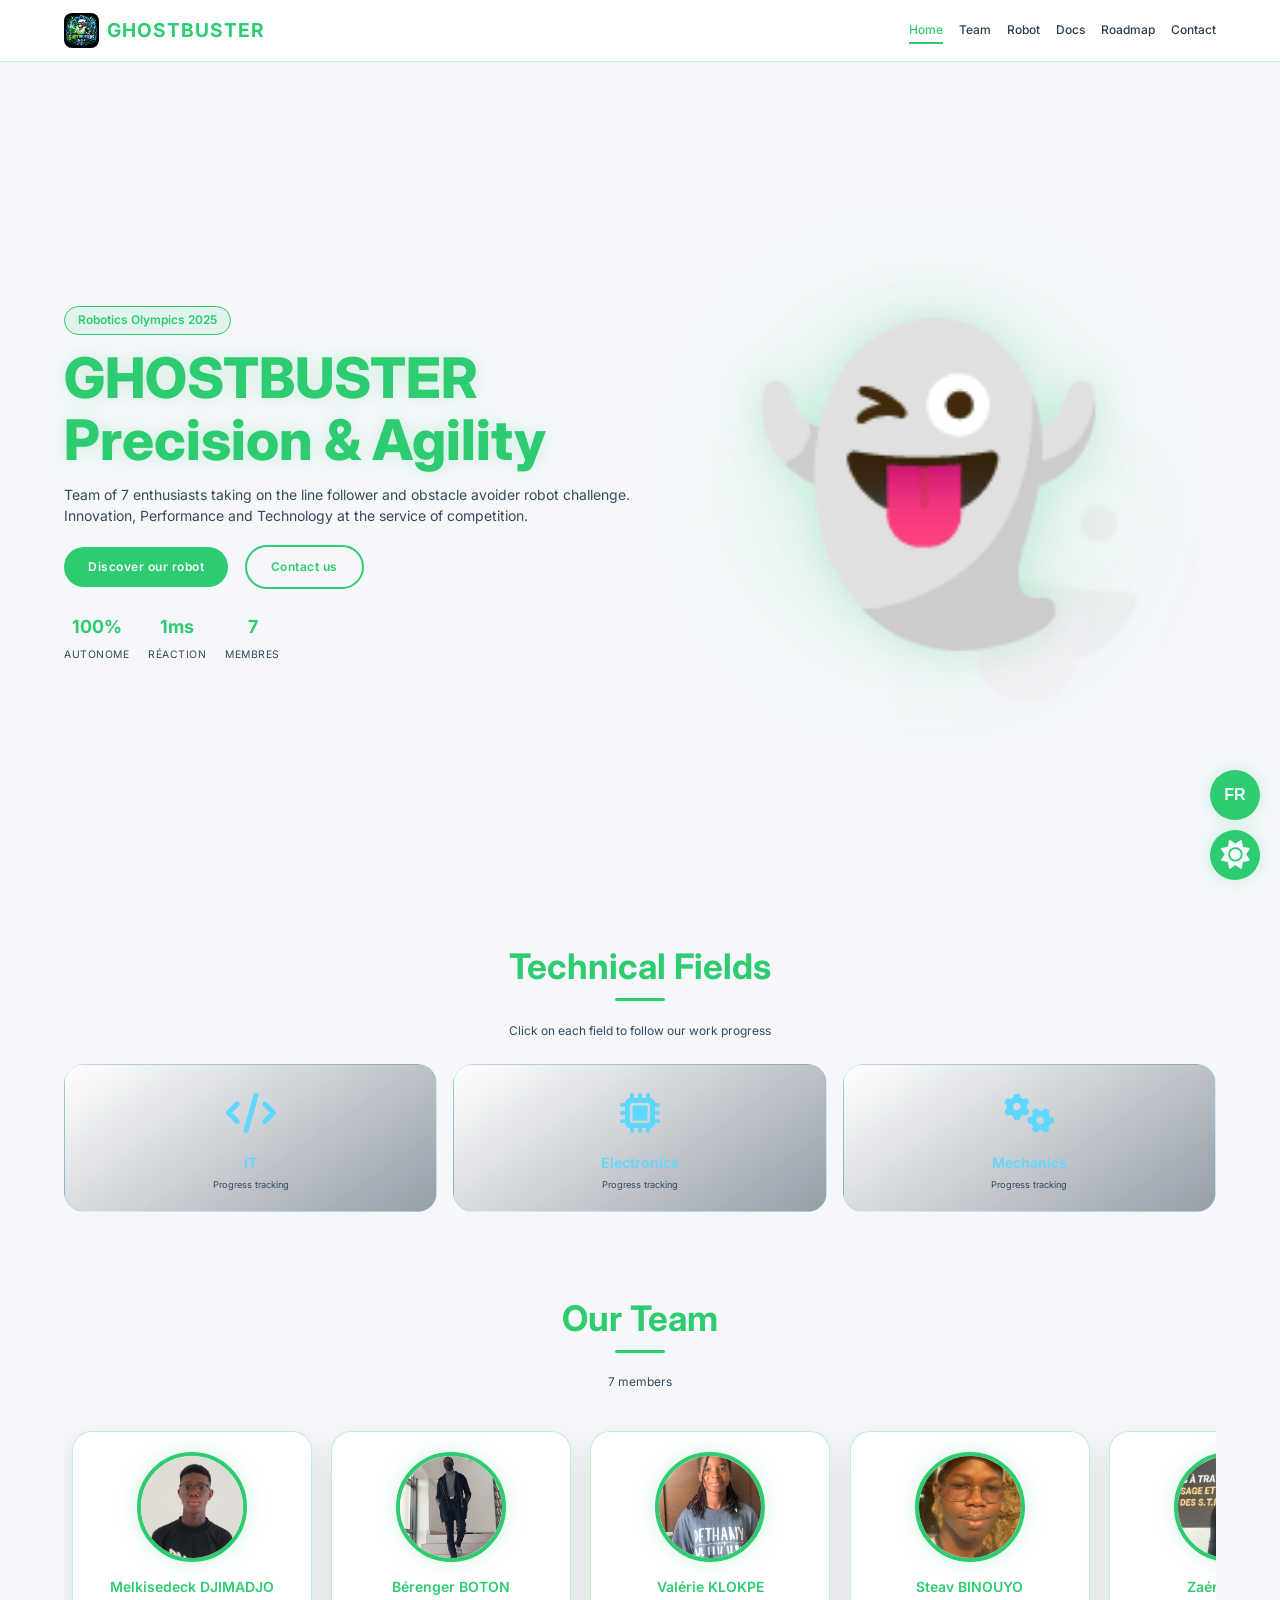
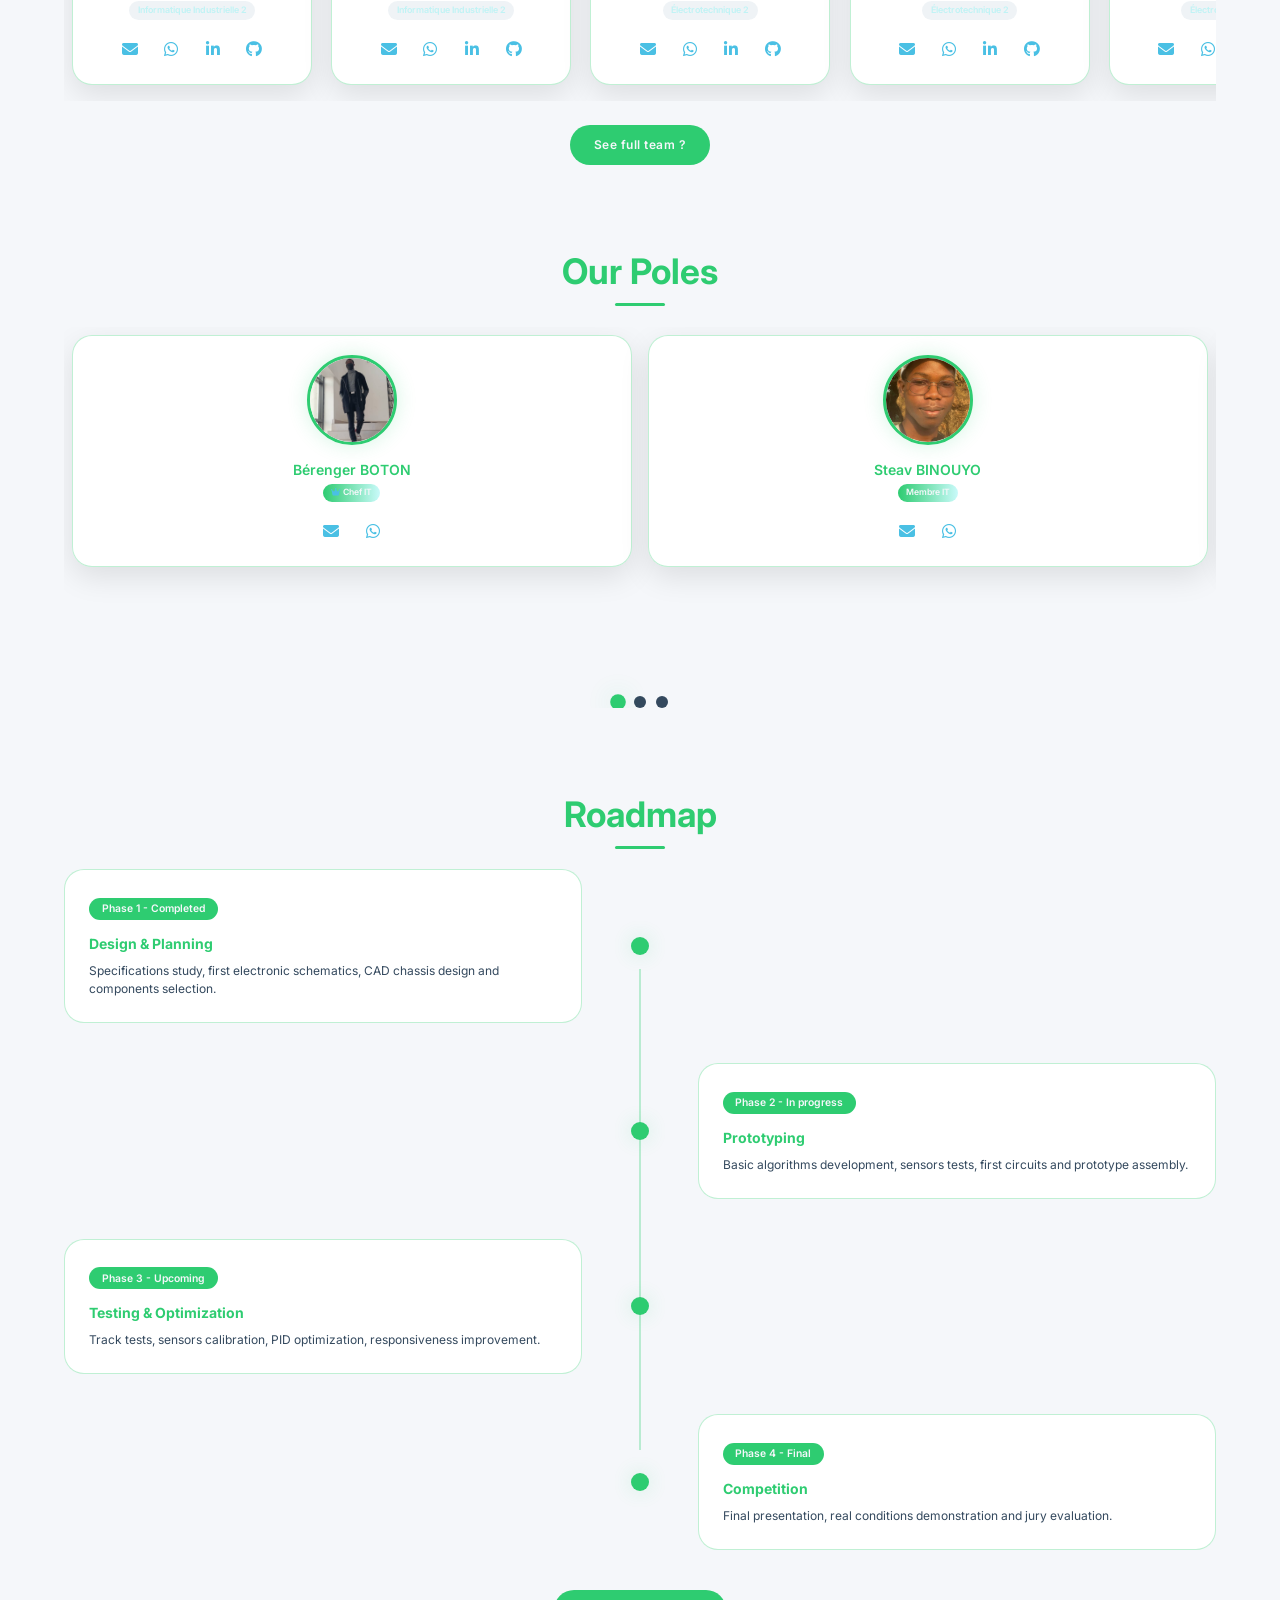
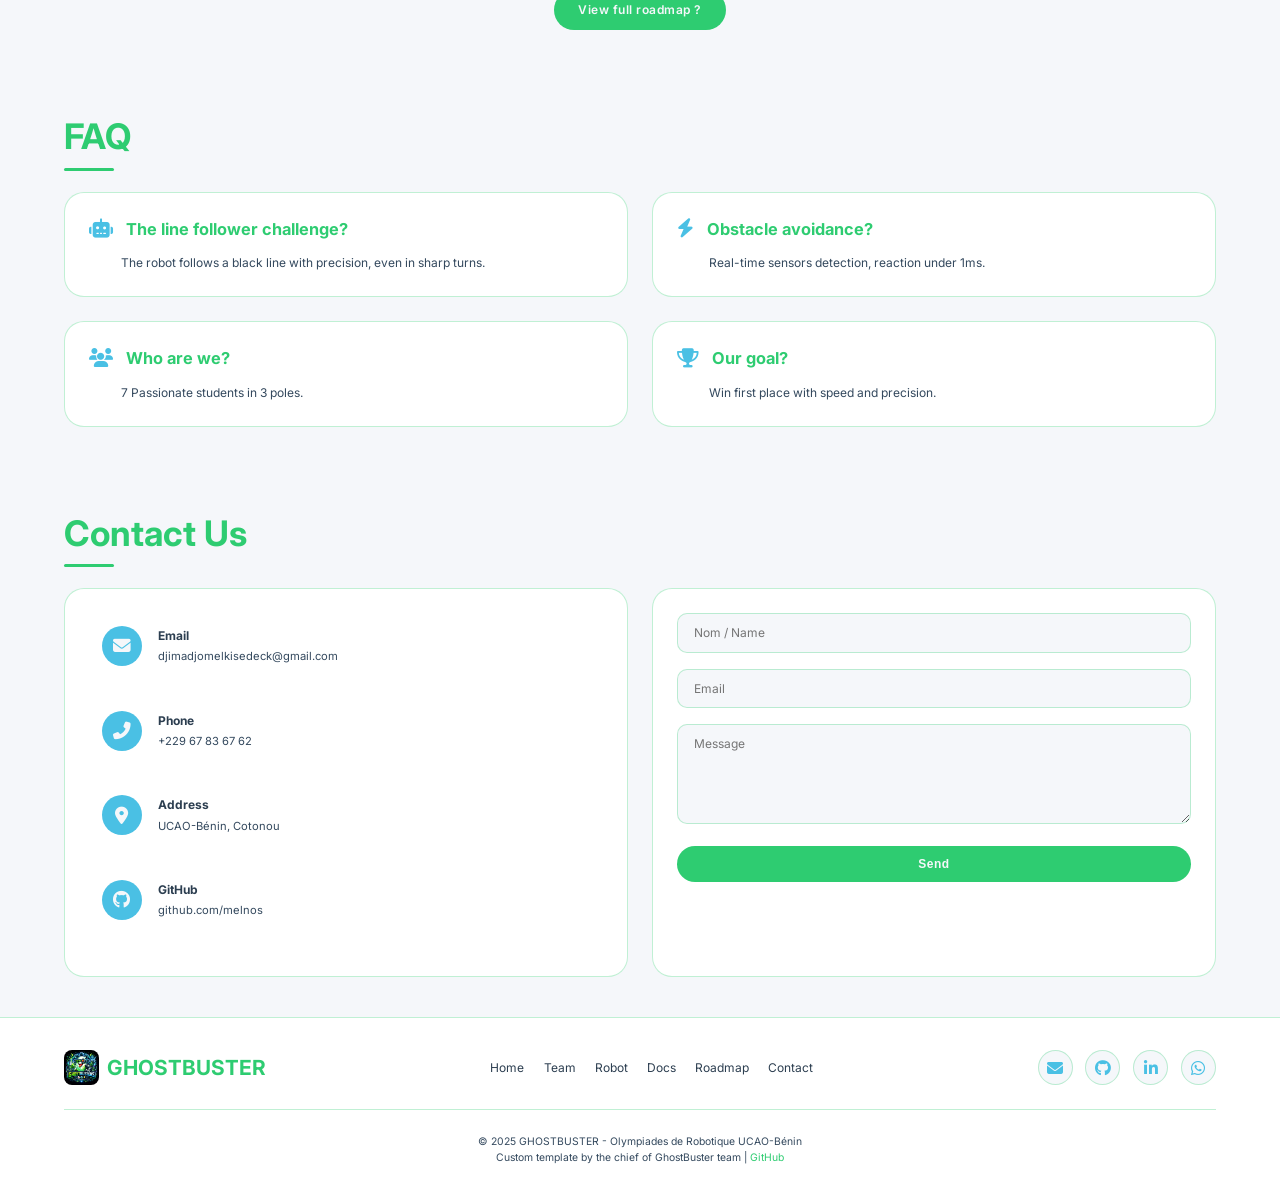
==== commit 6ec550a9: "Add files via upload" ====
--- a/index.html
+++ b/index.html
@@ -1,13 +1,21 @@
-<!DOCTYPE html>
+﻿<!DOCTYPE html>
 <html lang="fr">
 <head>
     <meta charset="UTF-8">
-    <meta name="viewport" content="width=device-width, initial-scale=1.0, maximum-scale=1.0, user-scalable=yes">
+    <meta name="viewport" content="width=device-width, initial-scale=1.0">
+    <meta name="description" content="GhostBuster - Projet de robot suiveur de ligne et eviteur d'obstacles, documentation technique et suivi d'avancement.">
+    <link rel="icon" type="image/jpeg" href="images/ghost-b.jpeg">
+    <script src="scripts/boot-preferences.js"></script>
     <title>GhostBuster - Robot Suiveur de Ligne</title>
+    <meta property="og:title" content="GhostBuster - Robot Suiveur de Ligne">
+    <meta property="og:description" content="Projet GhostBuster: robot autonome suiveur de ligne et eviteur d'obstacles.">
+    <meta property="og:type" content="website">
+    <meta property="og:image" content="images/ghost-b.jpeg">
     <!-- Font Awesome pour les vraies icônes professionnelles -->
     <link rel="stylesheet" href="https://cdnjs.cloudflare.com/ajax/libs/font-awesome/6.4.0/css/all.min.css">
     <!-- Google Fonts - Inter (police fantôme moderne et professionnelle) -->
     <link href="https://fonts.googleapis.com/css2?family=Inter:wght@300;400;500;600;700;800&display=swap" rel="stylesheet">
+    <link href="https://fonts.googleapis.com/css2?family=Fira+Code:wght@400;500;700&display=swap" rel="stylesheet">
     <style>
         /* ===== RESET & VARIABLES ===== */
         * {
@@ -21,7 +29,7 @@
             --primary: #2ecc71;
             --primary-dark: #27ae60;
             --primary-light: #7AFFB5;
-            --secondary: #f1c40f;
+            --secondary: #80f3f36c;
             --accent: #e74c3c;
             
             /* Nouvelle couleur pour les icônes (orange/ambre) */
@@ -99,7 +107,27 @@
         .animate-glow {
             animation: glowPulse 3s ease-in-out infinite;
         }
-
+        /* Lint utility helpers */
+        .ghost-hidden { display: none; }
+        .text-center { text-align: center; }
+        .text-muted-center { text-align: center; color: var(--text-secondary); font-size: var(--font-size-xs); }
+        .mb-15 { margin-bottom: 1.5rem; }
+        .mb-10 { margin-bottom: 1rem; }
+        .mt-15 { margin-top: 1.5rem; }
+        .mt-10 { margin-top: 1rem; }
+        .w-100 { width: 100%; }
+        .btn-outline-primary-flat { background: transparent; border: 2px solid var(--primary); color: var(--primary); }
+        .icon-color-accent { color: var(--icon-color); }
+        .icon-primary { color: var(--primary); }
+        .icon-secondary { color: var(--secondary); }
+        .flex-col-gap-08 { display: flex; flex-direction: column; gap: 0.8rem; }
+        .progress-100 { width: 100%; }
+        .progress-95 { width: 95%; }
+        .progress-92 { width: 92%; }
+        .progress-90 { width: 90%; }
+        .progress-80 { width: 80%; }
+        .progress-75 { width: 75%; }
+        .progress-0 { width: 0%; }
         /* ===== THEME TOGGLE ===== */
         .theme-toggle {
             position: fixed;
@@ -151,6 +179,39 @@
             transform: scale(1.1);
         }
 
+        /* ===== BACK TO TOP ===== */
+        .back-to-top {
+            position: fixed;
+            bottom: 140px;
+            right: 20px;
+            width: 45px;
+            height: 45px;
+            border-radius: 50%;
+            background: var(--primary);
+            border: none;
+            cursor: pointer;
+            z-index: 999;
+            display: flex;
+            align-items: center;
+            justify-content: center;
+            font-size: 1.2rem;
+            color: var(--bg-primary);
+            opacity: 0;
+            visibility: hidden;
+            transition: all 0.3s ease;
+            box-shadow: var(--glow);
+        }
+
+        .back-to-top.visible {
+            opacity: 1;
+            visibility: visible;
+        }
+
+        .back-to-top:hover {
+            transform: scale(1.1);
+            background: var(--primary-dark);
+        }
+
         /* ===== NAVIGATION ===== */
         nav {
             position: fixed;
@@ -162,7 +223,6 @@
             align-items: center;
             z-index: 1000;
             background: rgba(10, 12, 16, 0.98);
-            backdrop-filter: blur(10px);
             border-bottom: 1px solid var(--border-color);
             transition: all 0.3s ease;
         }
@@ -346,7 +406,7 @@
         }
 
         .ghost-icon {
-            font-size: 15rem;
+            font-size: 18rem;
             text-align: center;
             filter: drop-shadow(var(--glow));
             animation: float 6s ease-in-out infinite, glowPulse 3s ease-in-out infinite;
@@ -488,16 +548,17 @@
         }
 
         .team-role {
-            font-size: 0.65rem;
+            font-size: 0.56rem;
             color: var(--secondary);
             margin-bottom: 0.8rem;
             font-weight: 600;
-            background: rgba(241, 196, 15, 0.1);
-            padding: 0.2rem 0.8rem;
+            background: rgba(143, 168, 192, 0.14);
+            padding: 0.18rem 0.52rem;
             border-radius: 50px;
             width: fit-content;
             margin-left: auto;
             margin-right: auto;
+            white-space: nowrap;
         }
 
         .team-contacts {
@@ -580,8 +641,9 @@
             background: linear-gradient(90deg, var(--primary), var(--secondary));
             color: var(--bg-primary);
             font-weight: 600;
-            padding: 0.2rem 0.8rem;
-            font-size: 0.65rem;
+            padding: 0.16rem 0.5rem;
+            font-size: 0.54rem;
+            white-space: nowrap;
         }
 
         .pole-indicators {
@@ -617,11 +679,11 @@
             gap: 1rem;
         }
 
-        .tech-card {
-            background: var(--bg-card);
+        #domaines-section .tech-card {
+            background: linear-gradient(145deg, var(--bg-card), rgba(34, 49, 66, 0.45));
             border-radius: 20px;
             overflow: hidden;
-            border: 1px solid var(--border-color);
+            border: 1px solid rgba(95, 216, 255, 0.28);
             transition: all 0.3s ease;
             cursor: pointer;
             text-decoration: none;
@@ -631,31 +693,41 @@
             text-align: center;
         }
 
-        .tech-card:hover {
+        #domaines-section .tech-card:hover {
             transform: translateY(-10px);
-            border-color: var(--primary);
-            box-shadow: var(--glow);
-        }
-
-        .tech-icon {
+            border-color: #5fd8ff;
+            box-shadow: 0 14px 30px rgba(95, 216, 255, 0.24);
+        }
+
+        #domaines-section .tech-icon {
             font-size: 2.5rem;
             margin-bottom: 0.5rem;
-            color: var(--icon-color);
-        }
-
-        .tech-header h3 {
-            font-size: var(--font-size-sm);
+            color: #5fd8ff;
+        }
+
+        #domaines-section .tech-header h3 {
+            font-size: 0.88rem;
             margin-bottom: 0.3rem;
+            color: #5fd8ff;
+            font-weight: 600;
+            white-space: nowrap;
+        }
+
+        #domaines-section .section-title {
             color: var(--primary);
-            font-weight: 600;
+        }
+
+        #domaines-section .section-title::after {
+            background: linear-gradient(90deg, var(--primary), var(--primary));
         }
 
         .tech-header p {
-            font-size: 0.65rem;
+            font-size: 0.58rem;
             color: var(--text-secondary);
-        }
-
-        /* ===== ROADMAP ===== */
+            white-space: nowrap;
+        }
+
+        /* ===== ROADMAP ===== */                               
         .roadmap {
             position: relative;
         }
@@ -1160,7 +1232,7 @@
         }
 
         .timeline-content li::before {
-            content: '✓';
+            content: '?';
             position: absolute;
             left: 0;
             color: var(--primary);
@@ -1329,7 +1401,7 @@
             }
 
             .ghost-icon {
-                font-size: 12rem;
+                font-size: 14rem;
             }
 
             .roadmap::before {
@@ -1401,14 +1473,15 @@
             }
 
             .ghost-icon {
-                font-size: 10rem;
+                font-size: 12rem;
             }
         }
     </style>
+    <link rel="stylesheet" href="styles/pro-competition.css?v=20260409c">
 </head>
-<body data-theme="dark" data-lang="fr">
+<body data-theme="light" data-lang="en">
     <!-- ===== THEME TOGGLE ===== -->
-    <button class="theme-toggle" id="themeToggle" onclick="toggleTheme()">
+    <button class="theme-toggle" id="themeToggle" onclick="toggleTheme()" title="Basculer le thème">
         <span id="themeIcon">👻</span>
     </button>
 
@@ -1417,11 +1490,16 @@
         <span id="langIcon">FR</span>
     </button>
 
+    <!-- ===== BACK TO TOP ===== -->
+    <button class="back-to-top" id="backToTop" onclick="scrollToTop()">
+        <i class="fas fa-arrow-up"></i>
+    </button>
+
     <!-- ===== NAVIGATION ===== -->
     <nav id="navbar">
         <div class="logo">
             <img src="images/ghost-b.jpeg" alt="GhostBuster Logo" onerror="this.style.display='none'; this.nextElementSibling.style.display='block';">
-            <span style="display:none;">👻</span>
+            <span class="ghost-hidden">&#128123;</span>
             <span>GHOSTBUSTER</span>
         </div>
         <div class="nav-links">
@@ -1486,7 +1564,7 @@
                         <span class="stat-label">AUTONOME</span>
                     </div>
                     <div class="stat-item">
-                        <span class="stat-number">10ms</span>
+                        <span class="stat-number">1ms</span>
                         <span class="stat-label">RÉACTION</span>
                     </div>
                     <div class="stat-item">
@@ -1506,12 +1584,12 @@
                 <span class="lang-fr">Domaines Techniques</span>
                 <span class="lang-en">Technical Fields</span>
             </h2>
-            <p style="text-align: center; color: var(--text-secondary); margin-bottom: 1.5rem; font-size: var(--font-size-xs);">
+            <p class="text-muted-center mb-15">
                 <span class="lang-fr">Cliquez sur chaque domaine pour suivre l'évolution de notre travail</span>
                 <span class="lang-en">Click on each field to follow our work progress</span>
             </p>
             <div class="tech-grid">
-                <a href="informatique.html" class="tech-card">
+                <a href="documentation-informatique.html" class="tech-card" onclick="window.location.href='documentation-informatique.html'; return false;">
                     <div class="tech-header">
                         <div class="tech-icon"><i class="fas fa-code"></i></div>
                         <h3>
@@ -1524,7 +1602,7 @@
                         </p>
                     </div>
                 </a>
-                <a href="electronique.html" class="tech-card">
+                <a href="documentation-electronique.html" class="tech-card" onclick="window.location.href='documentation-electronique.html'; return false;">
                     <div class="tech-header">
                         <div class="tech-icon"><i class="fas fa-microchip"></i></div>
                         <h3>
@@ -1537,7 +1615,7 @@
                         </p>
                     </div>
                 </a>
-                <a href="mecanique.html" class="tech-card">
+                <a href="documentation-mecanique.html" class="tech-card" onclick="window.location.href='documentation-mecanique.html'; return false;">
                     <div class="tech-header">
                         <div class="tech-icon"><i class="fas fa-cogs"></i></div>
                         <h3>
@@ -1559,9 +1637,9 @@
                 <span class="lang-fr">Notre Équipe</span>
                 <span class="lang-en">Our Team</span>
             </h2>
-            <p style="text-align: center; color: var(--text-secondary); margin-bottom: 1rem; font-size: var(--font-size-xs);">
-                <span class="lang-fr">7 membres - Défilement automatique</span>
-                <span class="lang-en">7 members - Auto-scrolling</span>
+            <p class="text-muted-center mb-10">
+                <span class="lang-fr">7 membres </span>
+                <span class="lang-en">7 members </span>
             </p>
             
             <div class="team-slider-container">
@@ -1571,105 +1649,105 @@
                         <!-- Melkisedeck - Chef Mécanique -->
                         <div class="team-card">
                             <div class="team-photo">
-                                <img src="images/mel.jpeg" alt="Melkisedeck DJIMADJO" onerror="this.src='https://via.placeholder.com/110x110?text=Photo'">
+                                <img src="images/mel.jpeg" alt="Melkisedeck DJIMADJO" onerror="this.src='images/placeholder.svg'">
                             </div>
                             <h3>Melkisedeck DJIMADJO</h3>
                             <div class="team-role">Informatique Industrielle 2</div>
                             <div class="team-contacts">
-                                <a href="mailto:djimadjomelkisedeck@gmail.com"><i class="fas fa-envelope"></i></a>
-                                <a href="https://wa.me/22967836762"><i class="fab fa-whatsapp"></i></a>
-                                <a href="#"><i class="fab fa-linkedin-in"></i></a>
-                                <a href="#"><i class="fab fa-github"></i></a>
+                                <a href="mailto:djimadjomelkisedeck@gmail.com" title="Email" aria-label="Email"><i class="fas fa-envelope"></i></a>
+                                <a href="https://wa.me/22967836762" title="WhatsApp" aria-label="WhatsApp"><i class="fab fa-whatsapp"></i></a>
+                                <a href="#" title="LinkedIn" aria-label="LinkedIn"><i class="fab fa-linkedin-in"></i></a>
+                                <a href="#" title="@Melnos" aria-label="GitHub"><i class="fab fa-github"></i></a>
                             </div>
                         </div>
 
                         <!-- Bérenger - Chef IT -->
                         <div class="team-card">
                             <div class="team-photo">
-                                <img src="images/berenger.jpeg" alt="Bérenger BOTON" onerror="this.src='https://via.placeholder.com/110x110?text=Photo'">
+                                <img src="images/berenger.jpeg" alt="Bérenger BOTON" onerror="this.src='images/placeholder.svg'">
                             </div>
                             <h3>Bérenger BOTON</h3>
                             <div class="team-role">Informatique Industrielle 2</div>
                             <div class="team-contacts">
-                                <a href="mailto:berenger.b@ghostbuster.bj"><i class="fas fa-envelope"></i></a>
-                                <a href="https://wa.me/22968744354"><i class="fab fa-whatsapp"></i></a>
-                                <a href="#"><i class="fab fa-linkedin-in"></i></a>
-                                <a href="#"><i class="fab fa-github"></i></a>
+                                <a href="mailto:berenger.b@ghostbuster.bj" title="Email" aria-label="Email"><i class="fas fa-envelope"></i></a>
+                                <a href="https://wa.me/22968744354" title="WhatsApp" aria-label="WhatsApp"><i class="fab fa-whatsapp"></i></a>
+                                <a href="#" title="LinkedIn" aria-label="LinkedIn"><i class="fab fa-linkedin-in"></i></a>
+                                <a href="#" title="GitHub" aria-label="GitHub"><i class="fab fa-github"></i></a>
                             </div>
                         </div>
 
                         <!-- Valérie - Chef Électronique -->
                         <div class="team-card">
                             <div class="team-photo">
-                                <img src="images/valerie.jpeg" alt="Valérie KLOKPE" onerror="this.src='https://via.placeholder.com/110x110?text=Photo'">
+                                <img src="images/valerie.jpeg" alt="Valérie KLOKPE" onerror="this.src='images/placeholder.svg'">
                             </div>
                             <h3>Valérie KLOKPE</h3>
                             <div class="team-role">Électrotechnique 2</div>
                             <div class="team-contacts">
-                                <a href="mailto:klokpevalerie@gmail.com"><i class="fas fa-envelope"></i></a>
-                                <a href="https://wa.me/22944998978"><i class="fab fa-whatsapp"></i></a>
-                                <a href="#"><i class="fab fa-linkedin-in"></i></a>
-                                <a href="#"><i class="fab fa-github"></i></a>
+                                <a href="mailto:klokpevalerie@gmail.com" title="Email" aria-label="Email"><i class="fas fa-envelope"></i></a>
+                                <a href="https://wa.me/22944998978" title="WhatsApp" aria-label="WhatsApp"><i class="fab fa-whatsapp"></i></a>
+                                <a href="#" title="LinkedIn" aria-label="LinkedIn"><i class="fab fa-linkedin-in"></i></a>
+                                <a href="#" title="GitHub" aria-label="GitHub"><i class="fab fa-github"></i></a>
                             </div>
                         </div>
 
                         <!-- Steav - Membre IT -->
                         <div class="team-card">
                             <div class="team-photo">
-                                <img src="images/steav.jpeg" alt="Steav BINOUYO" onerror="this.src='https://via.placeholder.com/110x110?text=Photo'">
+                                <img src="images/steav.jpeg" alt="Steav BINOUYO" onerror="this.src='images/placeholder.svg'">
                             </div>
                             <h3>Steav BINOUYO</h3>
                             <div class="team-role">Électrotechnique 2</div>
                             <div class="team-contacts">
-                                <a href="mailto:binouyotobi@gmail.com"><i class="fas fa-envelope"></i></a>
-                                <a href="https://wa.me/22998733638"><i class="fab fa-whatsapp"></i></a>
-                                <a href="#"><i class="fab fa-linkedin-in"></i></a>
-                                <a href="#"><i class="fab fa-github"></i></a>
+                                <a href="mailto:binouyotobi@gmail.com" title="Email" aria-label="Email"><i class="fas fa-envelope"></i></a>
+                                <a href="https://wa.me/22998733638" title="WhatsApp" aria-label="WhatsApp"><i class="fab fa-whatsapp"></i></a>
+                                <a href="#" title="LinkedIn" aria-label="LinkedIn"><i class="fab fa-linkedin-in"></i></a>
+                                <a href="#" title="GitHub" aria-label="GitHub"><i class="fab fa-github"></i></a>
                             </div>
                         </div>
 
                         <!-- Zaénab - Membre Électronique -->
                         <div class="team-card">
                             <div class="team-photo">
-                                <img src="images/zaenab.jpeg" alt="Zaénab OKE" onerror="this.src='https://via.placeholder.com/110x110?text=Photo'">
+                                <img src="images/zaenab.jpeg" alt="Zaénab OKE" onerror="this.src='images/placeholder.svg'">
                             </div>
                             <h3>Zaénab OKE</h3>
                             <div class="team-role">Électrotechnique 2</div>
                             <div class="team-contacts">
-                                <a href="mailto:zaenaboke05@gmail.com"><i class="fas fa-envelope"></i></a>
-                                <a href="https://wa.me/22999393164"><i class="fab fa-whatsapp"></i></a>
-                                <a href="#"><i class="fab fa-linkedin-in"></i></a>
-                                <a href="#"><i class="fab fa-github"></i></a>
+                                <a href="mailto:zaenaboke05@gmail.com" title="Email" aria-label="Email"><i class="fas fa-envelope"></i></a>
+                                <a href="https://wa.me/22999393164" title="WhatsApp" aria-label="WhatsApp"><i class="fab fa-whatsapp"></i></a>
+                                <a href="#" title="LinkedIn" aria-label="LinkedIn"><i class="fab fa-linkedin-in"></i></a>
+                                <a href="#" title="GitHub" aria-label="GitHub"><i class="fab fa-github"></i></a>
                             </div>
                         </div>
 
                         <!-- Delphin - Membre Mécanique -->
                         <div class="team-card">
                             <div class="team-photo">
-                                <img src="images/delphin.jpeg" alt="Delphin ZINZINSOUHOU" onerror="this.src='https://via.placeholder.com/110x110?text=Photo'">
+                                <img src="images/delphin.jpeg" alt="Delphin ZINZINSOUHOU" onerror="this.src='images/placeholder.svg'">
                             </div>
                             <h3>Delphin ZINZINSOUHOU</h3>
                             <div class="team-role">Informatique Industrielle 2</div>
                             <div class="team-contacts">
-                                <a href="mailto:delphin.z@ghostbuster.bj"><i class="fas fa-envelope"></i></a>
-                                <a href="https://wa.me/22952696537"><i class="fab fa-whatsapp"></i></a>
-                                <a href="#"><i class="fab fa-linkedin-in"></i></a>
-                                <a href="#"><i class="fab fa-github"></i></a>
+                                <a href="mailto:delphin.z@ghostbuster.bj" title="Email" aria-label="Email"><i class="fas fa-envelope"></i></a>
+                                <a href="https://wa.me/22952696537" title="WhatsApp" aria-label="WhatsApp"><i class="fab fa-whatsapp"></i></a>
+                                <a href="#" title="LinkedIn" aria-label="LinkedIn"><i class="fab fa-linkedin-in"></i></a>
+                                <a href="#" title="GitHub" aria-label="GitHub"><i class="fab fa-github"></i></a>
                             </div>
                         </div>
 
                         <!-- Lucrèce - Membre Mécanique -->
                         <div class="team-card">
                             <div class="team-photo">
-                                <img src="images/lucrece.jpeg" alt="SACCA Lucrèce" onerror="this.src='https://via.placeholder.com/110x110?text=Photo'">
-                            </div>
-                            <h3>SACCA Lucrèce</h3>
+                                <img src="images/lucrece.jpeg" alt="SACCA Lucrèce" onerror="this.src='images/placeholder.svg'">
+                            </div>
+                            <h3>Lucrèce SACCA</h3>
                             <div class="team-role">Informatique Industrielle 2</div>
                             <div class="team-contacts">
-                                <a href="mailto:lucrecesacca@gmail.com"><i class="fas fa-envelope"></i></a>
-                                <a href="https://wa.me/22944912961"><i class="fab fa-whatsapp"></i></a>
-                                <a href="#"><i class="fab fa-linkedin-in"></i></a>
-                                <a href="#"><i class="fab fa-github"></i></a>
+                                <a href="mailto:lucrecesacca@gmail.com" title="Email" aria-label="Email"><i class="fas fa-envelope"></i></a>
+                                <a href="https://wa.me/22944912961" title="WhatsApp" aria-label="WhatsApp"><i class="fab fa-whatsapp"></i></a>
+                                <a href="#" title="LinkedIn" aria-label="LinkedIn"><i class="fab fa-linkedin-in"></i></a>
+                                <a href="#" title="GitHub" aria-label="GitHub"><i class="fab fa-github"></i></a>
                             </div>
                         </div>
                     </div>
@@ -1678,102 +1756,102 @@
                         <!-- Mêmes cartes pour l'effet infini -->
                         <div class="team-card">
                             <div class="team-photo">
-                                <img src="images/mel.jpeg" alt="Melkisedeck DJIMADJO" onerror="this.src='https://via.placeholder.com/110x110?text=Photo'">
+                                <img src="images/mel.jpeg" alt="Melkisedeck DJIMADJO" onerror="this.src='images/placeholder.svg'">
                             </div>
                             <h3>Melkisedeck DJIMADJO</h3>
                             <div class="team-role">Informatique Industrielle 2</div>
                             <div class="team-contacts">
-                                <a href="mailto:djimadjomelkisedeck@gmail.com"><i class="fas fa-envelope"></i></a>
-                                <a href="https://wa.me/22967836762"><i class="fab fa-whatsapp"></i></a>
-                                <a href="#"><i class="fab fa-linkedin-in"></i></a>
-                                <a href="#"><i class="fab fa-github"></i></a>
+                                <a href="mailto:djimadjomelkisedeck@gmail.com" title="Email" aria-label="Email"><i class="fas fa-envelope"></i></a>
+                                <a href="https://wa.me/22967836762" title="WhatsApp" aria-label="WhatsApp"><i class="fab fa-whatsapp"></i></a>
+                                <a href="#" title="LinkedIn" aria-label="LinkedIn"><i class="fab fa-linkedin-in"></i></a>
+                                <a href="#" title="@Melnos" aria-label="GitHub"><i class="fab fa-github"></i></a>
                             </div>
                         </div>
                         <div class="team-card">
                             <div class="team-photo">
-                                <img src="images/berenger.jpeg" alt="Bérenger BOTON" onerror="this.src='https://via.placeholder.com/110x110?text=Photo'">
+                                <img src="images/berenger.jpeg" alt="Bérenger BOTON" onerror="this.src='images/placeholder.svg'">
                             </div>
                             <h3>Bérenger BOTON</h3>
                             <div class="team-role">Informatique Industrielle 2</div>
                             <div class="team-contacts">
-                                <a href="mailto:berenger.b@ghostbuster.bj"><i class="fas fa-envelope"></i></a>
-                                <a href="https://wa.me/22968744354"><i class="fab fa-whatsapp"></i></a>
-                                <a href="#"><i class="fab fa-linkedin-in"></i></a>
-                                <a href="#"><i class="fab fa-github"></i></a>
+                                <a href="mailto:berenger.b@ghostbuster.bj" title="Email" aria-label="Email"><i class="fas fa-envelope"></i></a>
+                                <a href="https://wa.me/22968744354" title="WhatsApp" aria-label="WhatsApp"><i class="fab fa-whatsapp"></i></a>
+                                <a href="#" title="LinkedIn" aria-label="LinkedIn"><i class="fab fa-linkedin-in"></i></a>
+                                <a href="#" title="GitHub" aria-label="GitHub"><i class="fab fa-github"></i></a>
                             </div>
                         </div>
                         <div class="team-card">
                             <div class="team-photo">
-                                <img src="images/valerie.jpeg" alt="Valérie KLOKPE" onerror="this.src='https://via.placeholder.com/110x110?text=Photo'">
+                                <img src="images/valerie.jpeg" alt="Valérie KLOKPE" onerror="this.src='images/placeholder.svg'">
                             </div>
                             <h3>Valérie KLOKPE</h3>
                             <div class="team-role">Électrotechnique 2</div>
                             <div class="team-contacts">
-                                <a href="mailto:klokpevalerie@gmail.com"><i class="fas fa-envelope"></i></a>
-                                <a href="https://wa.me/22944998978"><i class="fab fa-whatsapp"></i></a>
-                                <a href="#"><i class="fab fa-linkedin-in"></i></a>
-                                <a href="#"><i class="fab fa-github"></i></a>
+                                <a href="mailto:klokpevalerie@gmail.com" title="Email" aria-label="Email"><i class="fas fa-envelope"></i></a>
+                                <a href="https://wa.me/22944998978" title="WhatsApp" aria-label="WhatsApp"><i class="fab fa-whatsapp"></i></a>
+                                <a href="#" title="LinkedIn" aria-label="LinkedIn"><i class="fab fa-linkedin-in"></i></a>
+                                <a href="#" title="GitHub" aria-label="GitHub"><i class="fab fa-github"></i></a>
                             </div>
                         </div>
                         <div class="team-card">
                             <div class="team-photo">
-                                <img src="images/steav.jpeg" alt="Steav BINOUYO" onerror="this.src='https://via.placeholder.com/110x110?text=Photo'">
+                                <img src="images/steav.jpeg" alt="Steav BINOUYO" onerror="this.src='images/placeholder.svg'">
                             </div>
                             <h3>Steav BINOUYO</h3>
                             <div class="team-role">Électrotechnique 2</div>
                             <div class="team-contacts">
-                                <a href="mailto:binouyotobi@gmail.com"><i class="fas fa-envelope"></i></a>
-                                <a href="https://wa.me/22998733638"><i class="fab fa-whatsapp"></i></a>
-                                <a href="#"><i class="fab fa-linkedin-in"></i></a>
-                                <a href="#"><i class="fab fa-github"></i></a>
+                                <a href="mailto:binouyotobi@gmail.com" title="Email" aria-label="Email"><i class="fas fa-envelope"></i></a>
+                                <a href="https://wa.me/22998733638" title="WhatsApp" aria-label="WhatsApp"><i class="fab fa-whatsapp"></i></a>
+                                <a href="#" title="LinkedIn" aria-label="LinkedIn"><i class="fab fa-linkedin-in"></i></a>
+                                <a href="#" title="GitHub" aria-label="GitHub"><i class="fab fa-github"></i></a>
                             </div>
                         </div>
                         <div class="team-card">
                             <div class="team-photo">
-                                <img src="images/zaenab.jpeg" alt="Zaénab OKE" onerror="this.src='https://via.placeholder.com/110x110?text=Photo'">
+                                <img src="images/zaenab.jpeg" alt="Zaénab OKE" onerror="this.src='images/placeholder.svg'">
                             </div>
                             <h3>Zaénab OKE</h3>
                             <div class="team-role">Électrotechnique 2</div>
                             <div class="team-contacts">
-                                <a href="mailto:zaenaboke05@gmail.com"><i class="fas fa-envelope"></i></a>
-                                <a href="https://wa.me/22999393164"><i class="fab fa-whatsapp"></i></a>
-                                <a href="#"><i class="fab fa-linkedin-in"></i></a>
-                                <a href="#"><i class="fab fa-github"></i></a>
+                                <a href="mailto:zaenaboke05@gmail.com" title="Email" aria-label="Email"><i class="fas fa-envelope"></i></a>
+                                <a href="https://wa.me/22999393164" title="WhatsApp" aria-label="WhatsApp"><i class="fab fa-whatsapp"></i></a>
+                                <a href="#" title="LinkedIn" aria-label="LinkedIn"><i class="fab fa-linkedin-in"></i></a>
+                                <a href="#" title="GitHub" aria-label="GitHub"><i class="fab fa-github"></i></a>
                             </div>
                         </div>
                         <div class="team-card">
                             <div class="team-photo">
-                                <img src="images/delphin.jpeg" alt="Delphin ZINZINSOUHOU" onerror="this.src='https://via.placeholder.com/110x110?text=Photo'">
+                                <img src="images/delphin.jpeg" alt="Delphin ZINZINSOUHOU" onerror="this.src='images/placeholder.svg'">
                             </div>
                             <h3>Delphin ZINZINSOUHOU</h3>
                             <div class="team-role">Informatique Industrielle 2</div>
                             <div class="team-contacts">
-                                <a href="mailto:delphin.z@ghostbuster.bj"><i class="fas fa-envelope"></i></a>
-                                <a href="https://wa.me/22952696537"><i class="fab fa-whatsapp"></i></a>
-                                <a href="#"><i class="fab fa-linkedin-in"></i></a>
-                                <a href="#"><i class="fab fa-github"></i></a>
+                                <a href="mailto:delphin.z@ghostbuster.bj" title="Email" aria-label="Email"><i class="fas fa-envelope"></i></a>
+                                <a href="https://wa.me/22952696537" title="WhatsApp" aria-label="WhatsApp"><i class="fab fa-whatsapp"></i></a>
+                                <a href="#" title="LinkedIn" aria-label="LinkedIn"><i class="fab fa-linkedin-in"></i></a>
+                                <a href="#" title="GitHub" aria-label="GitHub"><i class="fab fa-github"></i></a>
                             </div>
                         </div>
                         <div class="team-card">
                             <div class="team-photo">
-                                <img src="images/lucrece.jpeg" alt="SACCA Lucrèce" onerror="this.src='https://via.placeholder.com/110x110?text=Photo'">
+                                <img src="images/lucrece.jpeg" alt="SACCA Lucrèce" onerror="this.src='images/placeholder.svg'">
                             </div>
                             <h3>SACCA Lucrèce</h3>
                             <div class="team-role">Informatique Industrielle 2</div>
                             <div class="team-contacts">
-                                <a href="mailto:lucrecesacca@gmail.com"><i class="fas fa-envelope"></i></a>
-                                <a href="https://wa.me/22944912961"><i class="fab fa-whatsapp"></i></a>
-                                <a href="#"><i class="fab fa-linkedin-in"></i></a>
-                                <a href="#"><i class="fab fa-github"></i></a>
+                                <a href="mailto:lucrecesacca@gmail.com" title="Email" aria-label="Email"><i class="fas fa-envelope"></i></a>
+                                <a href="https://wa.me/22944912961" title="WhatsApp" aria-label="WhatsApp"><i class="fab fa-whatsapp"></i></a>
+                                <a href="#" title="LinkedIn" aria-label="LinkedIn"><i class="fab fa-linkedin-in"></i></a>
+                                <a href="#" title="GitHub" aria-label="GitHub"><i class="fab fa-github"></i></a>
                             </div>
                         </div>
                     </div>
                 </div>
             </div>
-            <div style="text-align: center; margin-top: 1.5rem;">
-                <a href="equipe.html" class="btn" style="background: transparent; border: 2px solid var(--primary); color: var(--primary);">
-                    <span class="lang-fr">Voir toute l'équipe →</span>
-                    <span class="lang-en">See full team →</span>
+            <div class="text-center mt-15">
+                <a href="equipe.html" class="btn btn-outline-primary-flat">
+                    <span class="lang-fr">Voir toute l'équipe ?</span>
+                    <span class="lang-en">See full team ?</span>
                 </a>
             </div>
         </section>
@@ -1791,21 +1869,21 @@
                         <!-- Pôle IT -->
                         <div class="pole-slide">
                             <div class="team-card">
-                                <div class="team-photo"><img src="images/berenger.jpeg" alt="Bérenger BOTON" onerror="this.src='https://via.placeholder.com/90x90?text=Photo'"></div>
+                                <div class="team-photo"><img src="images/berenger.jpeg" alt="Bérenger BOTON" onerror="this.src='images/placeholder.svg'"></div>
                                 <h3>Bérenger BOTON</h3>
-                                <div class="team-role"><i class="fas fa-crown" style="color: var(--icon-color);"></i> Chef IT</div>
+                                <div class="team-role"><i class="fas fa-crown icon-color-accent"></i> Chef IT</div>
                                 <div class="team-contacts">
-                                    <a href="mailto:berenger.b@ghostbuster.bj"><i class="fas fa-envelope"></i></a>
-                                    <a href="https://wa.me/22968744354"><i class="fab fa-whatsapp"></i></a>
+                                    <a href="mailto:berenger.b@ghostbuster.bj" title="Email" aria-label="Email"><i class="fas fa-envelope"></i></a>
+                                    <a href="https://wa.me/22968744354" title="WhatsApp" aria-label="WhatsApp"><i class="fab fa-whatsapp"></i></a>
                                 </div>
                             </div>
                             <div class="team-card">
-                                <div class="team-photo"><img src="images/steav.jpeg" alt="Steav BINOUYO" onerror="this.src='https://via.placeholder.com/90x90?text=Photo'"></div>
+                                <div class="team-photo"><img src="images/steav.jpeg" alt="Steav BINOUYO" onerror="this.src='images/placeholder.svg'"></div>
                                 <h3>Steav BINOUYO</h3>
                                 <div class="team-role">Membre IT</div>
                                 <div class="team-contacts">
-                                    <a href="mailto:binouyotobi@gmail.com"><i class="fas fa-envelope"></i></a>
-                                    <a href="https://wa.me/22998733638"><i class="fab fa-whatsapp"></i></a>
+                                    <a href="mailto:binouyotobi@gmail.com" title="Email" aria-label="Email"><i class="fas fa-envelope"></i></a>
+                                    <a href="https://wa.me/22998733638" title="WhatsApp" aria-label="WhatsApp"><i class="fab fa-whatsapp"></i></a>
                                 </div>
                             </div>
                         </div>
@@ -1813,21 +1891,21 @@
                         <!-- Pôle Électronique -->
                         <div class="pole-slide">
                             <div class="team-card">
-                                <div class="team-photo"><img src="images/valerie.jpeg" alt="Valérie KLOKPE" onerror="this.src='https://via.placeholder.com/90x90?text=Photo'"></div>
+                                <div class="team-photo"><img src="images/valerie.jpeg" alt="Valérie KLOKPE" onerror="this.src='images/placeholder.svg'"></div>
                                 <h3>Valérie KLOKPE</h3>
-                                <div class="team-role"><i class="fas fa-crown" style="color: var(--icon-color);"></i> Chef Électronique</div>
+                                <div class="team-role"><i class="fas fa-crown icon-color-accent"></i> Chef Électronique</div>
                                 <div class="team-contacts">
-                                    <a href="mailto:klokpevalerie@gmail.com"><i class="fas fa-envelope"></i></a>
-                                    <a href="https://wa.me/22944998978"><i class="fab fa-whatsapp"></i></a>
+                                    <a href="mailto:klokpevalerie@gmail.com" title="Email" aria-label="Email"><i class="fas fa-envelope"></i></a>
+                                    <a href="https://wa.me/22944998978" title="WhatsApp" aria-label="WhatsApp"><i class="fab fa-whatsapp"></i></a>
                                 </div>
                             </div>
                             <div class="team-card">
-                                <div class="team-photo"><img src="images/zaenab.jpeg" alt="Zaénab OKE" onerror="this.src='https://via.placeholder.com/90x90?text=Photo'"></div>
+                                <div class="team-photo"><img src="images/zaenab.jpeg" alt="Zaénab OKE" onerror="this.src='images/placeholder.svg'"></div>
                                 <h3>Zaénab OKE</h3>
                                 <div class="team-role">Membre Électronique</div>
                                 <div class="team-contacts">
-                                    <a href="mailto:zaenaboke05@gmail.com"><i class="fas fa-envelope"></i></a>
-                                    <a href="https://wa.me/22999393164"><i class="fab fa-whatsapp"></i></a>
+                                    <a href="mailto:zaenaboke05@gmail.com" title="Email" aria-label="Email"><i class="fas fa-envelope"></i></a>
+                                    <a href="https://wa.me/22999393164" title="WhatsApp" aria-label="WhatsApp"><i class="fab fa-whatsapp"></i></a>
                                 </div>
                             </div>
                         </div>
@@ -1835,30 +1913,30 @@
                         <!-- Pôle Mécanique -->
                         <div class="pole-slide">
                             <div class="team-card">
-                                <div class="team-photo"><img src="images/mel.jpeg" alt="Melkisedeck DJIMADJO" onerror="this.src='https://via.placeholder.com/90x90?text=Photo'"></div>
+                                <div class="team-photo"><img src="images/mel.jpeg" alt="Melkisedeck DJIMADJO" onerror="this.src='images/placeholder.svg'"></div>
                                 <h3>Melkisedeck DJIMADJO</h3>
-                                <div class="team-role"><i class="fas fa-crown" style="color: var(--icon-color);"></i> Chef Mécanique</div>
+                                <div class="team-role"><i class="fas fa-crown icon-color-accent"></i> Chef Mécanique</div>
                                 <div class="team-contacts">
-                                    <a href="mailto:djimadjomelkisedeck@gmail.com"><i class="fas fa-envelope"></i></a>
-                                    <a href="https://wa.me/22967836762"><i class="fab fa-whatsapp"></i></a>
+                                    <a href="mailto:djimadjomelkisedeck@gmail.com" title="Email" aria-label="Email"><i class="fas fa-envelope"></i></a>
+                                    <a href="https://wa.me/22967836762" title="WhatsApp" aria-label="WhatsApp"><i class="fab fa-whatsapp"></i></a>
                                 </div>
                             </div>
                             <div class="team-card">
-                                <div class="team-photo"><img src="images/delphin.jpeg" alt="Delphin ZINZINSOUHOU" onerror="this.src='https://via.placeholder.com/90x90?text=Photo'"></div>
+                                <div class="team-photo"><img src="images/delphin.jpeg" alt="Delphin ZINZINSOUHOU" onerror="this.src='images/placeholder.svg'"></div>
                                 <h3>Delphin ZINZINSOUHOU</h3>
                                 <div class="team-role">Membre Mécanique</div>
                                 <div class="team-contacts">
-                                    <a href="mailto:delphin.z@ghostbuster.bj"><i class="fas fa-envelope"></i></a>
-                                    <a href="https://wa.me/22952696537"><i class="fab fa-whatsapp"></i></a>
+                                    <a href="mailto:delphin.z@ghostbuster.bj" title="Email" aria-label="Email"><i class="fas fa-envelope"></i></a>
+                                    <a href="https://wa.me/22952696537" title="WhatsApp" aria-label="WhatsApp"><i class="fab fa-whatsapp"></i></a>
                                 </div>
                             </div>
                             <div class="team-card">
-                                <div class="team-photo"><img src="images/lucrece.jpeg" alt="SACCA Lucrèce" onerror="this.src='https://via.placeholder.com/90x90?text=Photo'"></div>
-                                <h3>SACCA Lucrèce</h3>
+                                <div class="team-photo"><img src="images/lucrece.jpeg" alt="SACCA Lucrèce" onerror="this.src='images/placeholder.svg'"></div>
+                                <h3>Lucrèce SACCA</h3>
                                 <div class="team-role">Membre Mécanique</div>
                                 <div class="team-contacts">
-                                    <a href="mailto:lucrecesacca@gmail.com"><i class="fas fa-envelope"></i></a>
-                                    <a href="https://wa.me/22944912961"><i class="fab fa-whatsapp"></i></a>
+                                    <a href="mailto:lucrecesacca@gmail.com" title="Email" aria-label="Email"><i class="fas fa-envelope"></i></a>
+                                    <a href="https://wa.me/22944912961" title="WhatsApp" aria-label="WhatsApp"><i class="fab fa-whatsapp"></i></a>
                                 </div>
                             </div>
                         </div>
@@ -1949,10 +2027,10 @@
                     <div class="roadmap-dot"></div>
                 </div>
             </div>
-            <div style="text-align: center; margin-top: 1.5rem;">
-                <a href="roadmap.html" class="btn" style="background: transparent; border: 2px solid var(--primary); color: var(--primary);">
-                    <span class="lang-fr">Voir la roadmap complète →</span>
-                    <span class="lang-en">View full roadmap →</span>
+            <div class="text-center mt-15">
+                <a href="roadmap.html" class="btn btn-outline-primary-flat">
+                    <span class="lang-fr">Voir la roadmap complète ?</span>
+                    <span class="lang-en">View full roadmap ?</span>
                 </a>
             </div>
         </section>
@@ -1980,8 +2058,8 @@
                         <span class="lang-en">Obstacle avoidance?</span>
                     </h3></div>
                     <div class="faq-answer">
-                        <span class="lang-fr">Détection en temps réel par capteurs, réaction en moins de 10ms.</span>
-                        <span class="lang-en">Real-time sensors detection, reaction under 10ms.</span>
+                        <span class="lang-fr">Détection en temps réel par capteurs, réaction en moins de 1ms.</span>
+                        <span class="lang-en">Real-time sensors detection, reaction under 1ms.</span>
                     </div>
                 </div>
                 <div class="faq-item">
@@ -1990,8 +2068,8 @@
                         <span class="lang-en">Who are we?</span>
                     </h3></div>
                     <div class="faq-answer">
-                        <span class="lang-fr">7 étudiants passionnés répartis en 3 pôles.</span>
-                        <span class="lang-en">7 passionate students in 3 poles.</span>
+                        <span class="lang-fr">7 Etudiants passionnés répartis en 3 pôles.</span>
+                        <span class="lang-en">7 Passionate students in 3 poles.</span>
                     </div>
                 </div>
                 <div class="faq-item">
@@ -2040,7 +2118,7 @@
                         <div class="contact-icon"><i class="fab fa-github"></i></div>
                         <div>
                             <h4>GitHub</h4>
-                            <p>github.com/Yoane2194/Olympiades</p>
+                            <p>github.com/melnos</p>
                         </div>
                     </div>
                 </div>
@@ -2055,7 +2133,7 @@
                         <div class="form-group">
                             <textarea placeholder="Message"></textarea>
                         </div>
-                        <button type="submit" class="btn" style="width:100%">
+                        <button type="submit" class="btn w-100">
                             <span class="lang-fr">Envoyer</span>
                             <span class="lang-en">Send</span>
                         </button>
@@ -2079,7 +2157,7 @@
         <div class="footer-content">
             <div class="footer-logo">
                 <img src="images/ghost-b.jpeg" alt="GhostBuster Logo" onerror="this.style.display='none'; this.nextElementSibling.style.display='inline';">
-                <span style="display:none;">👻</span>
+                <span class="ghost-hidden">&#128123;</span>
                 <span>GHOSTBUSTER</span>
             </div>
             <div class="footer-links">
@@ -2109,10 +2187,10 @@
                 </a>
             </div>
             <div class="footer-social">
-                <a href="#"><i class="fas fa-envelope"></i></a>
-                <a href="#"><i class="fab fa-github"></i></a>
-                <a href="#"><i class="fab fa-linkedin-in"></i></a>
-                <a href="#"><i class="fab fa-whatsapp"></i></a>
+                <a href="djimadjomelkisedeck@gmail.com" title="Email" aria-label="Email"><i class="fas fa-envelope"></i></a>
+                <a href="https://github.com/melnos" title="GitHub" aria-label="GitHub"><i class="fab fa-github"></i></a>
+                <a href="https://linkedin.com/in/melnos" title="LinkedIn" aria-label="LinkedIn"><i class="fab fa-linkedin-in"></i></a>
+                <a href="https://wa.me/+2290167836762" title="WhatsApp" aria-label="WhatsApp"><i class="fab fa-whatsapp"></i></a>
             </div>
         </div>
         <div class="copyright">
@@ -2120,24 +2198,49 @@
             <p>
                 <span class="lang-fr">Template personnalisé par le chef de l'équipe GhostBuster</span>
                 <span class="lang-en">Custom template by the chief of GhostBuster team</span>
-                | <a href="https://github.com/Yoane2194/Olympiades-de-Robotique-UCAO-Benin">GitHub</a>
+                | <a href="https://github.com/Olympiades-de-Robotique-UCAO-Benin">GitHub</a>
             </p>
         </div>
     </footer>
 
     <script>
         // ===== THEME TOGGLE =====
+        const THEME_STORAGE_KEY = 'ghostbuster-theme';
+
+        function applySavedTheme() {
+            const savedTheme = localStorage.getItem(THEME_STORAGE_KEY);
+            const body = document.body;
+            const icon = document.getElementById('themeIcon');
+
+            if (savedTheme === 'light' || savedTheme === 'dark') {
+                body.setAttribute('data-theme', savedTheme);
+            } else {
+                localStorage.setItem(THEME_STORAGE_KEY, body.getAttribute('data-theme') || 'dark');
+            }
+
+            if (icon) {
+                icon.innerHTML = body.getAttribute('data-theme') === 'dark'
+                    ? '<i class="fas fa-moon" aria-hidden="true"></i>'
+                    : '<i class="fas fa-sun" aria-hidden="true"></i>';
+            }
+        }
+
         function toggleTheme() {
             const body = document.body;
             const icon = document.getElementById('themeIcon');
-            if (body.getAttribute('data-theme') === 'dark') {
-                body.setAttribute('data-theme', 'light');
-                icon.textContent = '👻';
-            } else {
-                body.setAttribute('data-theme', 'dark');
-                icon.textContent = '👻';
-            }
-        }
+            const nextTheme = body.getAttribute('data-theme') === 'dark' ? 'light' : 'dark';
+
+            body.setAttribute('data-theme', nextTheme);
+            localStorage.setItem(THEME_STORAGE_KEY, nextTheme);
+
+            if (icon) {
+                icon.innerHTML = nextTheme === 'dark'
+                    ? '<i class="fas fa-moon" aria-hidden="true"></i>'
+                    : '<i class="fas fa-sun" aria-hidden="true"></i>';
+            }
+        }
+
+        applySavedTheme();
 
         // ===== LANGUAGE TOGGLE =====
         function toggleLanguage() {
@@ -2150,6 +2253,21 @@
                 body.setAttribute('data-lang', 'fr');
                 icon.textContent = 'FR';
             }
+        }
+
+        // ===== BACK TO TOP =====
+        const backToTop = document.getElementById('backToTop');
+
+        window.addEventListener('scroll', function() {
+            if (window.scrollY > 300) {
+                backToTop.classList.add('visible');
+            } else {
+                backToTop.classList.remove('visible');
+            }
+        });
+
+        function scrollToTop() {
+            window.scrollTo({ top: 0, behavior: 'smooth' });
         }
 
         // ===== POLES SLIDER AUTOMATIQUE =====
@@ -2221,13 +2339,6 @@
             }
         }
 
-        // Ajout des styles pour reveal
-        document.querySelectorAll('.reveal').forEach(el => {
-            el.style.opacity = '0';
-            el.style.transform = 'translateY(20px)';
-            el.style.transition = 'all 0.6s ease';
-        });
-
         window.addEventListener('scroll', reveal);
         window.addEventListener('load', reveal);
 
@@ -2239,10 +2350,26 @@
             // Gestion des images manquantes
             document.querySelectorAll('img').forEach(img => {
                 img.onerror = function() {
-                    this.src = 'https://via.placeholder.com/110x110?text=Photo';
+                    this.src = 'images/placeholder.svg';
                 };
             });
         });
     </script>
+    <script src="scripts/pro-competition.js?v=20260409c"></script>
+    <script src="scripts/preferences-sync.js?v=20260409c"></script>
 </body>
 </html>
+
+
+
+
+
+
+
+
+
+
+
+
+
+
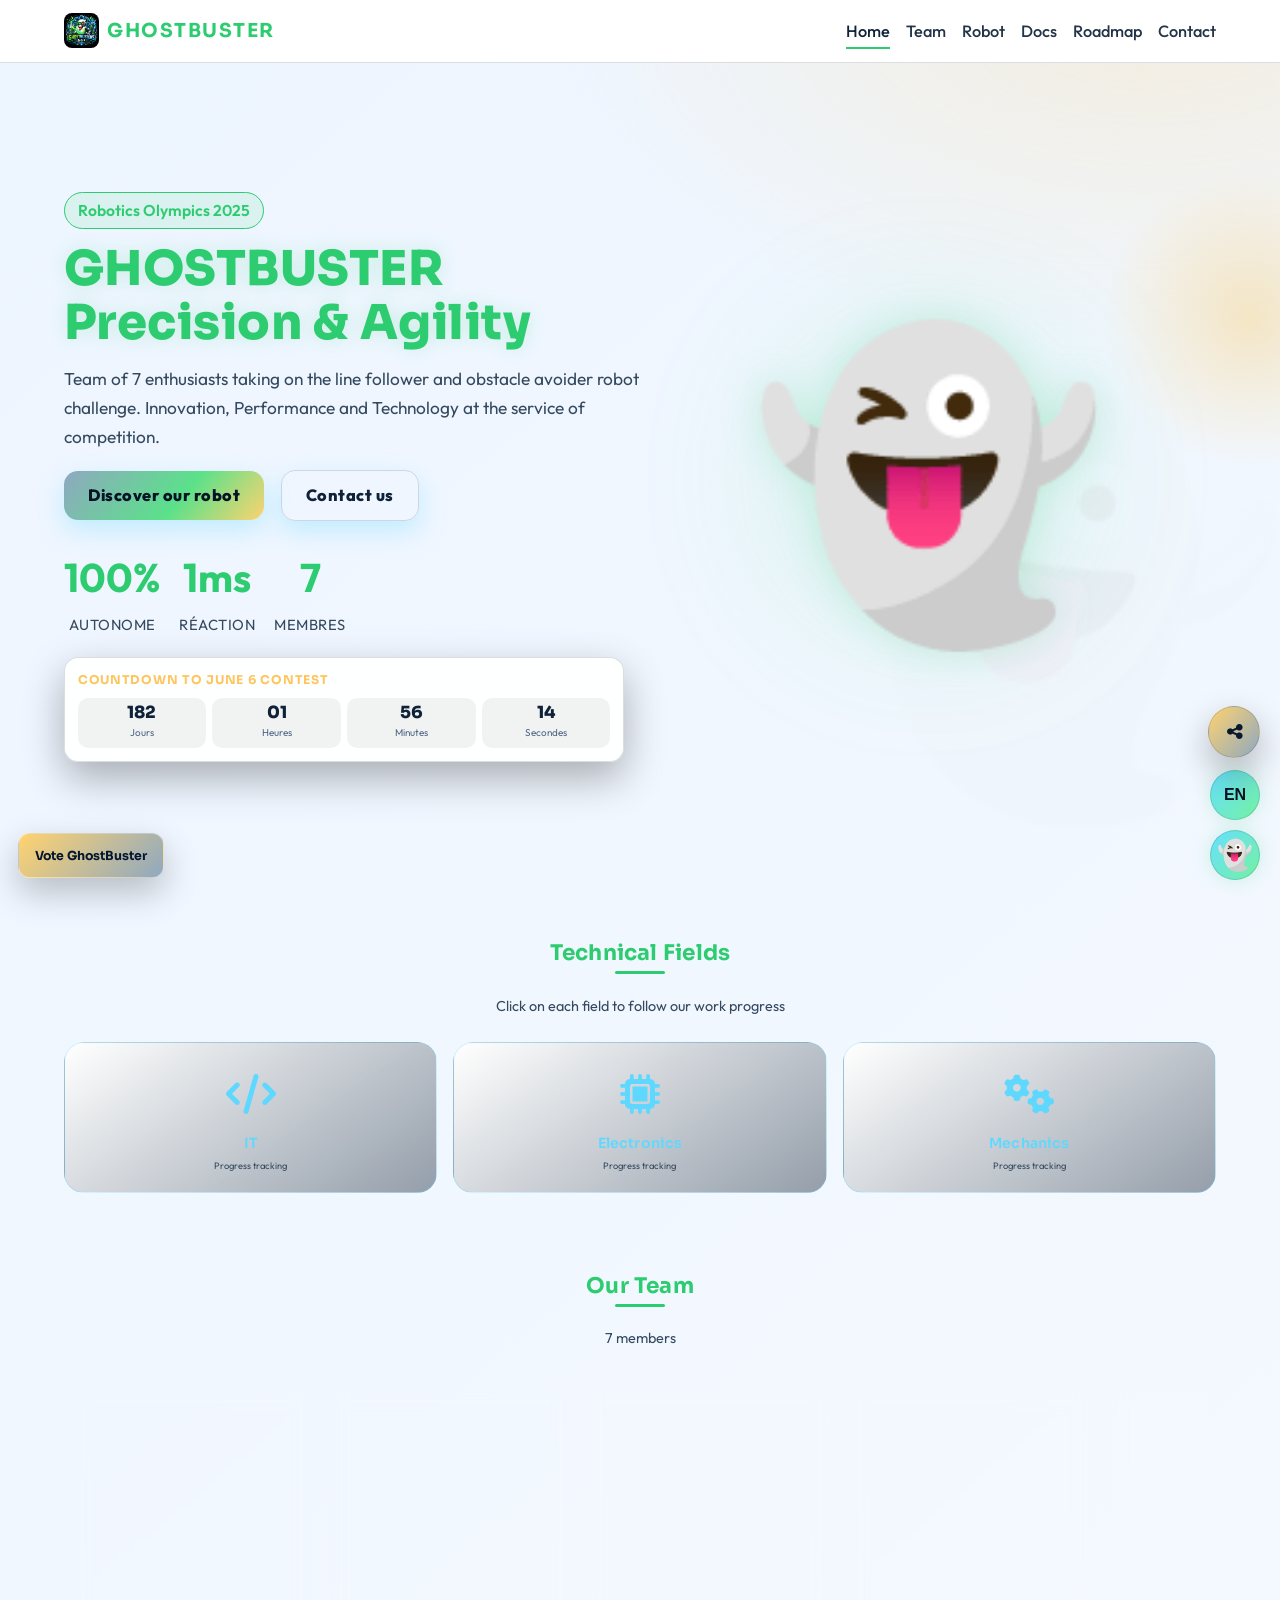
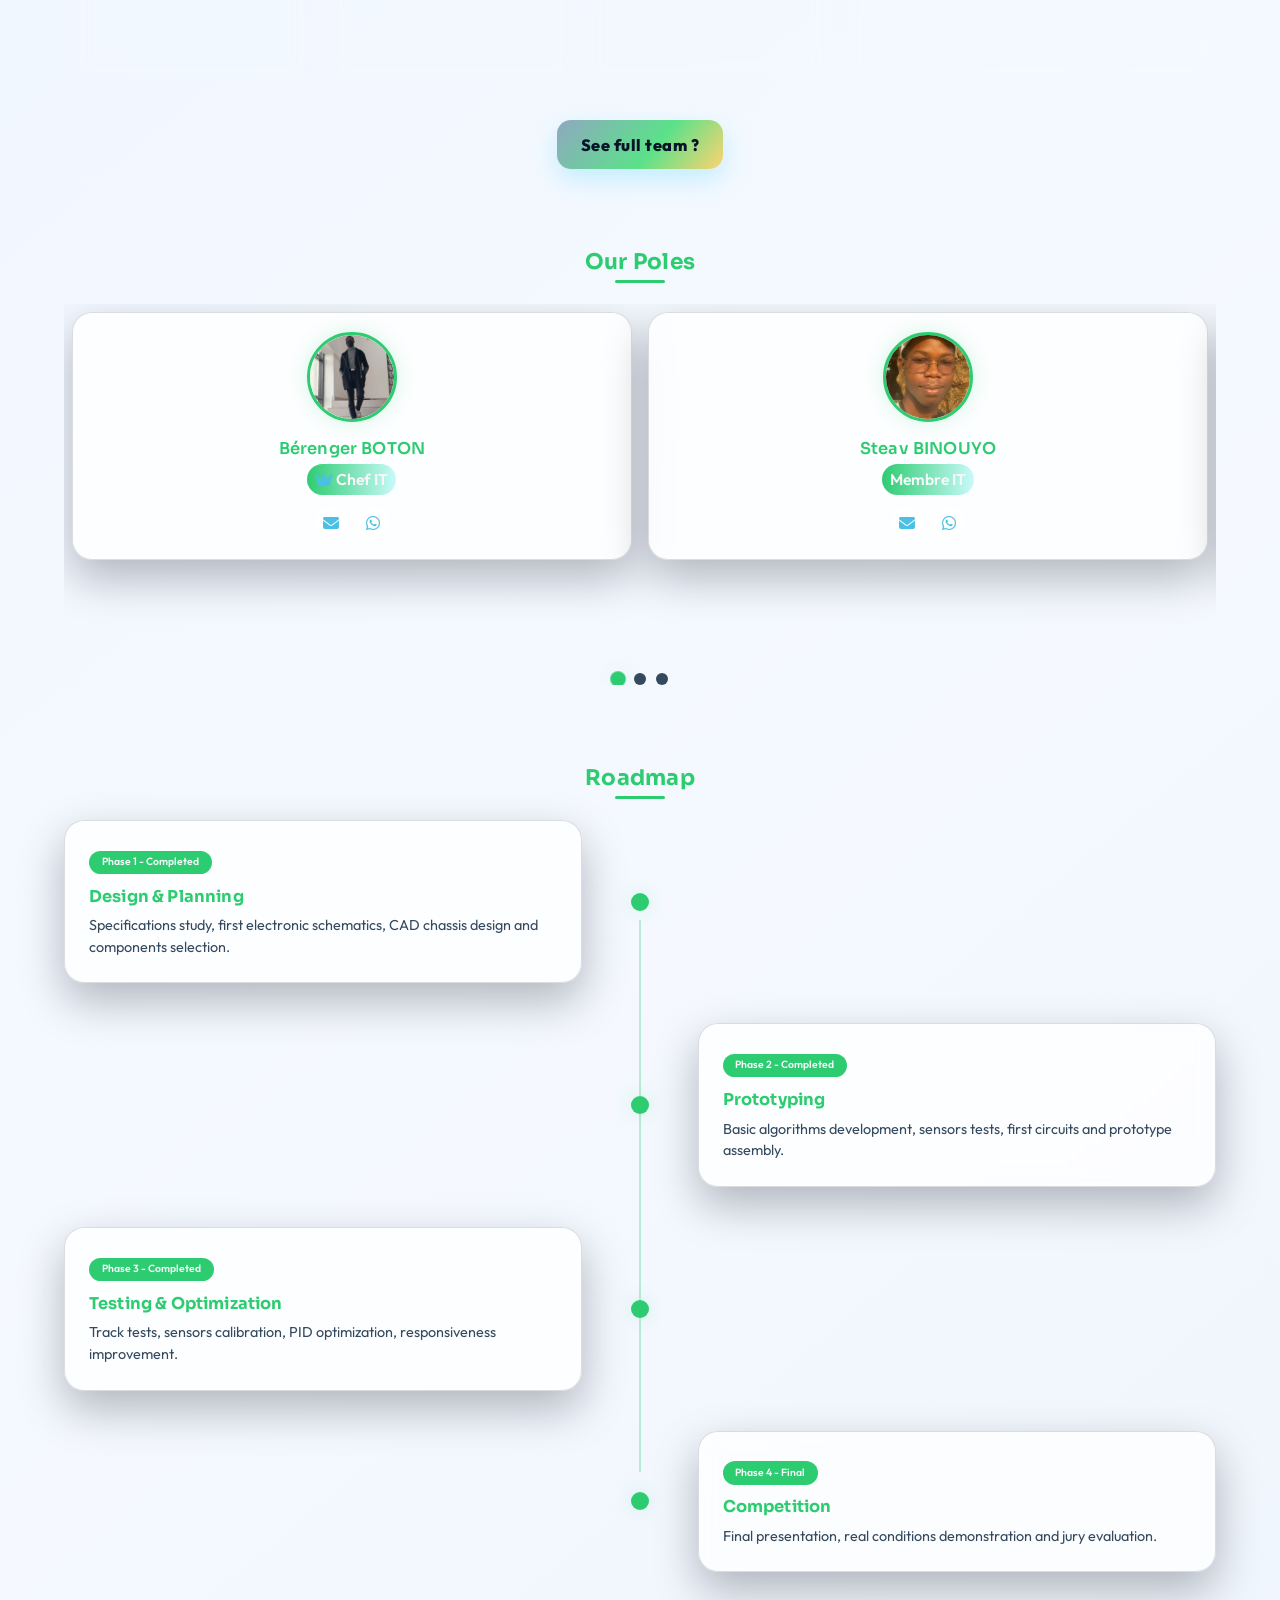
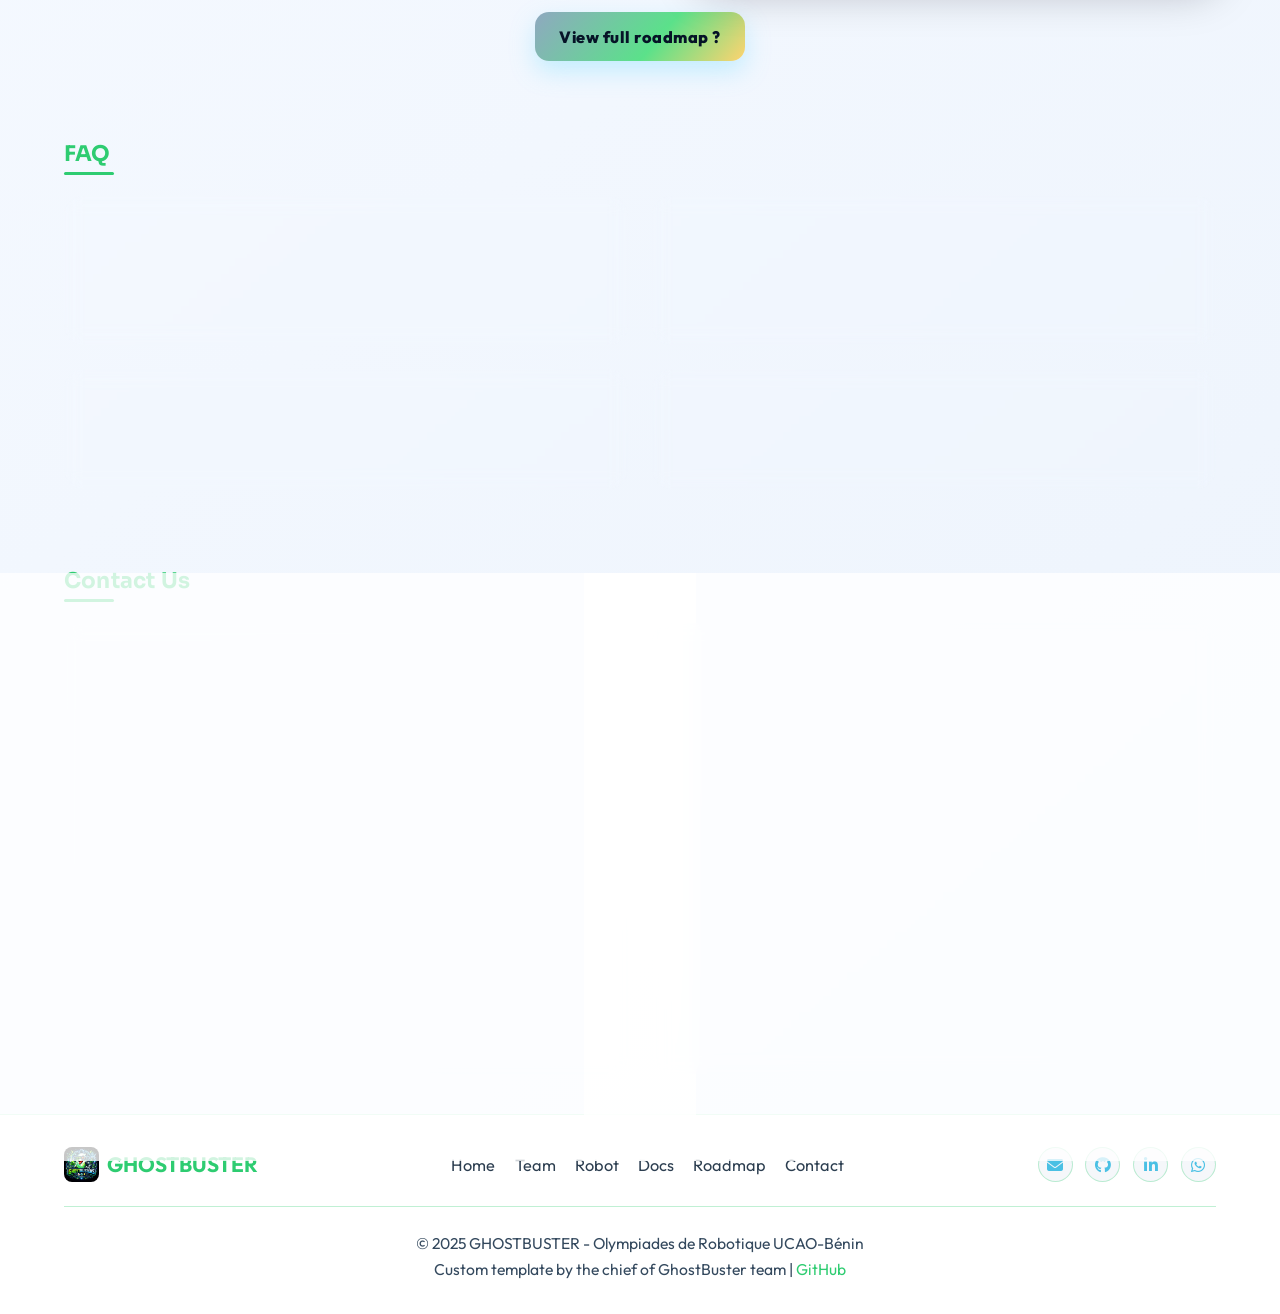
==== commit 5cc2f714: "Update index.html" ====
--- a/index.html
+++ b/index.html
@@ -1978,8 +1978,8 @@
                 <div class="roadmap-item" onclick="window.location.href='roadmap.html'">
                     <div class="roadmap-content">
                         <span class="roadmap-date">
-                            <span class="lang-fr">Phase 2 - En cours</span>
-                            <span class="lang-en">Phase 2 - In progress</span>
+                            <span class="lang-fr">Phase 2 - Termineée</span>
+                            <span class="lang-en">Phase 2 - Completed</span>
                         </span>
                         <h3>
                             <span class="lang-fr">Prototypage</span>
@@ -1995,8 +1995,8 @@
                 <div class="roadmap-item" onclick="window.location.href='roadmap.html'">
                     <div class="roadmap-content">
                         <span class="roadmap-date">
-                            <span class="lang-fr">Phase 3 - À venir</span>
-                            <span class="lang-en">Phase 3 - Upcoming</span>
+                            <span class="lang-fr">Phase 3 - Terminée</span>
+                            <span class="lang-en">Phase 3 - Completed</span>
                         </span>
                         <h3>
                             <span class="lang-fr">Tests & Optimisation</span>
--- a/styles/pro-competition.css
+++ b/styles/pro-competition.css
@@ -0,0 +1,825 @@
+@import url('https://fonts.googleapis.com/css2?family=Outfit:wght@300;400;500;600;700;800;900&family=Sora:wght@400;600;700;800&display=swap');
+
+:root {
+    --hero-ink: #eaf4ff;
+    --hero-muted: #9cb4cf;
+    --hero-card: rgba(18, 34, 57, 0.72);
+    --hero-card-border: rgba(124, 191, 255, 0.24);
+    --hero-ring: rgba(255, 196, 92, 0.34);
+    --hero-highlight: #ffc45c;
+    --hero-accent: #8fa8c0;
+    --font-size-xs: 0.9rem;
+    --font-size-sm: 1.02rem;
+    --font-size-base: 1.1rem;
+    --font-size-lg: 1.22rem;
+    --font-size-xl: 1.38rem;
+    --font-size-2xl: 1.72rem;
+    --font-size-3xl: 2.1rem;
+    --font-size-4xl: 2.5rem;
+}
+
+body {
+    font-family: 'Outfit', 'Segoe UI', sans-serif !important;
+    font-size: var(--font-size-base, 1.1rem) !important;
+    line-height: 1.62;
+    background:
+        radial-gradient(1400px 700px at 10% -20%, rgba(102, 217, 255, 0.18), transparent 60%),
+        radial-gradient(1100px 620px at 95% 0%, rgba(255, 196, 92, 0.2), transparent 60%),
+        linear-gradient(145deg, #04101f 0%, #071a30 45%, #091424 100%) !important;
+    color: var(--hero-ink) !important;
+}
+
+.main-content,
+.hero,
+.doc-main {
+    font-size: var(--font-size-base, 1.1rem);
+}
+
+.hero-title,
+.page-header h1 {
+    font-size: clamp(2rem, 4.2vw, 3rem) !important;
+}
+
+.page-header p,
+.hero-subtitle,
+.phase-desc,
+.doc-card p,
+.doc-card li,
+.resources-list li,
+.faq-item p,
+.contact-info p,
+.contact-form p,
+.spec-card p,
+.tech-item p,
+.component-card p {
+    font-size: 1.06rem !important;
+    line-height: 1.65;
+}
+
+.table-of-contents h2,
+.doc-card h2,
+.spec-card h4,
+.phase-content h2,
+.section-title {
+    font-size: 1.35rem !important;
+}
+
+.hero-description,
+.hero-description span,
+.membre-desc,
+.membre-role,
+.membre-niveau,
+.membre-niveau span,
+.info-label,
+.tech-item p,
+.spec-label,
+.spec-value,
+.phase-desc,
+.faq-answer,
+.contact-info p {
+    font-size: 1.08rem !important;
+    line-height: 1.68;
+}
+
+.hero-badge,
+.team-role,
+.resource-size,
+.copyright p {
+    font-size: 0.98rem !important;
+}
+
+.stat-number {
+    font-size: clamp(1.85rem, 3.4vw, 2.5rem) !important;
+}
+
+.stat-label,
+.phase-badge,
+.tech-tag,
+.resource-size,
+.copy-btn,
+.engagement-btn {
+    font-size: 0.92rem !important;
+}
+
+.nav-links a,
+.footer-links a {
+    font-size: var(--font-size-sm, 0.95rem) !important;
+}
+
+[data-theme="light"] body,
+[data-theme="light"] {
+    --hero-ink: #102238;
+    --hero-muted: #4f6684;
+    --hero-card: rgba(255, 255, 255, 0.78);
+    --hero-card-border: rgba(16, 34, 56, 0.15);
+    --hero-ring: rgba(255, 181, 35, 0.26);
+    background:
+        radial-gradient(1300px 620px at 10% -20%, rgba(102, 217, 255, 0.2), transparent 60%),
+        radial-gradient(1000px 580px at 90% 0%, rgba(255, 196, 92, 0.2), transparent 60%),
+        linear-gradient(140deg, #edf5ff 0%, #f5f9ff 52%, #ecf3fc 100%) !important;
+}
+
+body::before {
+    content: '';
+    position: fixed;
+    inset: 0;
+    pointer-events: none;
+    background-image: linear-gradient(transparent 95%, rgba(255, 255, 255, 0.04) 96%);
+    background-size: 100% 28px;
+    opacity: 0.17;
+    z-index: -1;
+}
+
+#navbar {
+    border-bottom: 1px solid var(--hero-card-border) !important;
+    box-shadow: 0 12px 35px rgba(0, 0, 0, 0.25);
+}
+
+#navbar.scrolled {
+    -webkit-backdrop-filter: blur(16px) saturate(140%);
+    backdrop-filter: blur(16px) saturate(140%);
+}
+
+.logo {
+    font-family: 'Sora', sans-serif !important;
+    letter-spacing: 0.08em !important;
+}
+
+.nav-links a {
+    color: var(--hero-ink) !important;
+    opacity: 0.92;
+}
+
+.nav-links a:hover,
+.nav-links a.active {
+    opacity: 1;
+}
+
+.nav-toggle {
+    display: none;
+    width: 42px;
+    height: 42px;
+    border-radius: 12px;
+    border: 1px solid var(--hero-card-border);
+    background: var(--hero-card);
+    color: var(--hero-ink);
+    font-size: 1rem;
+    cursor: pointer;
+    z-index: 1003;
+}
+
+.page-header h1,
+.hero-title,
+.section-title,
+h2,
+h3 {
+    font-family: 'Sora', sans-serif;
+    letter-spacing: 0.01em;
+}
+
+h1,
+.hero-title,
+.page-header h1 {
+    line-height: 1.14;
+}
+
+h2,
+.section-title {
+    font-size: var(--font-size-2xl, 1.72rem);
+    line-height: 1.2;
+}
+
+h3 {
+    font-size: var(--font-size-xl, 1.38rem);
+    line-height: 1.26;
+}
+
+p,
+li,
+label,
+input,
+textarea,
+select {
+    font-size: var(--font-size-base, 1.1rem);
+}
+
+small,
+.copyright,
+.resource-size,
+.media-caption,
+.image-grid-caption,
+.diagram-caption {
+    font-size: var(--font-size-sm, 0.95rem);
+}
+
+.hero,
+.main-content,
+section {
+    position: relative;
+    z-index: 1;
+}
+
+.hero::after {
+    content: '';
+    position: absolute;
+    top: 12%;
+    right: -120px;
+    width: 300px;
+    height: 300px;
+    border-radius: 50%;
+    background: radial-gradient(circle, var(--hero-ring) 0%, transparent 70%);
+    pointer-events: none;
+}
+
+.team-card,
+.info-card,
+.phase-content,
+.tech-item,
+.specs-category,
+.performance-card,
+.component-card,
+.doc-card,
+.faq-item,
+.contact-form,
+.contact-info,
+.contact-info-card,
+.contact-form-card,
+.toc-item,
+.detail-card,
+.membre-item,
+.resources-list,
+.diagram-container,
+.code-block,
+.map-container,
+.table-of-contents,
+.gallery-item,
+.spec-card,
+.doc-section,
+.roadmap-content,
+.roadmap-phase .phase-content {
+    background: var(--hero-card) !important;
+    border: 1px solid var(--hero-card-border) !important;
+    box-shadow: 0 18px 45px rgba(4, 8, 17, 0.28) !important;
+    -webkit-backdrop-filter: blur(8px);
+    backdrop-filter: blur(8px);
+}
+
+.btn,
+.submit-btn,
+.back-btn {
+    border-radius: 14px !important;
+    background: linear-gradient(130deg, #8fa8c0 0%, #5be18a 58%, #ffd36f 100%) !important;
+    color: #061327 !important;
+    font-weight: 800 !important;
+    font-size: var(--font-size-sm, 0.95rem);
+    box-shadow: 0 10px 24px rgba(102, 217, 255, 0.34);
+}
+
+.btn-outline {
+    background: transparent !important;
+    border: 1px solid var(--hero-card-border) !important;
+    color: var(--hero-ink) !important;
+}
+
+.btn:hover,
+.submit-btn:hover,
+.back-btn:hover {
+    transform: translateY(-4px) scale(1.01) !important;
+}
+
+.theme-toggle,
+.lang-toggle,
+.back-to-top {
+    border: 1px solid var(--hero-card-border);
+    background: linear-gradient(130deg, #67e0ff 0%, #74f1a1 100%) !important;
+    color: #0a1527 !important;
+}
+
+/* Keep back-to-top visually separated from share button */
+.back-to-top {
+    right: 78px !important;
+    bottom: 142px !important;
+    z-index: 1001 !important;
+}
+
+.theme-hint {
+    position: fixed;
+    right: 80px;
+    bottom: 28px;
+    z-index: 1004;
+    font-family: 'Sora', sans-serif;
+    font-size: 0.76rem;
+    font-weight: 700;
+    letter-spacing: 0.02em;
+    color: var(--hero-ink);
+    background: var(--hero-card);
+    border: 1px solid var(--hero-card-border);
+    border-radius: 999px;
+    padding: 0.36rem 0.72rem;
+    box-shadow: 0 10px 24px rgba(0, 0, 0, 0.22);
+    -webkit-backdrop-filter: blur(8px);
+    backdrop-filter: blur(8px);
+    opacity: 0;
+    visibility: hidden;
+    transform: translateY(6px);
+    pointer-events: none;
+    transition: opacity 0.25s ease, transform 0.25s ease, visibility 0.25s ease;
+}
+
+.theme-hint.is-visible {
+    opacity: 1;
+    visibility: visible;
+    transform: translateY(0);
+}
+
+.nav-links,
+.footer-links,
+.footer-social {
+    align-items: center;
+}
+
+.mobile-bottom-nav {
+    display: none;
+}
+
+.reveal-on-scroll {
+    opacity: 1;
+    transform: none;
+    transition: opacity 0.6s ease, transform 0.6s ease;
+}
+
+.reveal-on-scroll.reveal-visible {
+    opacity: 1;
+    transform: translateY(0) scale(1);
+}
+
+.vote-cta {
+    position: fixed;
+    left: 18px;
+    bottom: 22px;
+    z-index: 1001;
+    text-decoration: none;
+    padding: 0.7rem 1rem;
+    border-radius: 12px;
+    font-family: 'Sora', sans-serif;
+    font-size: 0.78rem;
+    font-weight: 700;
+    color: #06162f;
+    background: linear-gradient(135deg, #ffd36f 0%, #8fa8c0 100%);
+    border: 1px solid rgba(255, 255, 255, 0.35);
+    box-shadow: 0 14px 35px rgba(0, 0, 0, 0.24);
+    animation: pulse-vote 2.3s ease-in-out infinite;
+}
+
+.countdown-widget {
+    position: relative;
+    z-index: 2;
+    width: 100%;
+    max-width: 560px;
+    padding: 0.8rem;
+    margin: 1rem 0;
+    border-radius: 14px;
+    background: rgba(7, 22, 41, 0.9);
+    border: 1px solid var(--hero-card-border);
+    box-shadow: 0 16px 40px rgba(0, 0, 0, 0.3);
+    -webkit-backdrop-filter: blur(10px);
+    backdrop-filter: blur(10px);
+}
+
+.countdown-widget.in-hero {
+    margin-top: 1.2rem;
+}
+
+.countdown-widget.in-main {
+    margin: 0 0 1.2rem;
+}
+
+[data-theme="light"] .countdown-widget {
+    background: rgba(255, 255, 255, 0.92);
+}
+
+.countdown-title {
+    font-family: 'Sora', sans-serif;
+    font-size: 0.76rem;
+    font-weight: 700;
+    color: var(--hero-highlight);
+    margin-bottom: 0.45rem;
+    text-transform: uppercase;
+    letter-spacing: 0.06em;
+}
+
+.countdown-grid {
+    display: grid;
+    grid-template-columns: repeat(4, minmax(0, 1fr));
+    gap: 0.4rem;
+}
+
+.countdown-item {
+    padding: 0.45rem 0.3rem;
+    text-align: center;
+    border-radius: 10px;
+    background: rgba(255, 255, 255, 0.06);
+}
+
+[data-theme="light"] .countdown-item {
+    background: rgba(10, 20, 36, 0.05);
+}
+
+.countdown-value {
+    display: block;
+    font-family: 'Sora', sans-serif;
+    font-size: 1.05rem;
+    font-weight: 800;
+    color: var(--hero-ink);
+    line-height: 1;
+}
+
+.countdown-label {
+    display: block;
+    font-size: 0.62rem;
+    color: var(--hero-muted);
+    margin-top: 0.2rem;
+}
+
+.share-fab {
+    position: fixed;
+    right: 20px;
+    bottom: 142px;
+    width: 52px;
+    height: 52px;
+    border: 1px solid var(--hero-card-border);
+    border-radius: 50%;
+    background: linear-gradient(130deg, #ffd36f 0%, #8fa8c0 100%);
+    color: #0a182f;
+    box-shadow: 0 14px 35px rgba(0, 0, 0, 0.28);
+    cursor: pointer;
+    z-index: 1002;
+    font-size: 1.1rem;
+}
+
+.share-panel {
+    position: fixed;
+    right: 20px;
+    bottom: 202px;
+    width: 270px;
+    padding: 0.9rem;
+    border-radius: 14px;
+    background: rgba(7, 22, 41, 0.95);
+    border: 1px solid var(--hero-card-border);
+    box-shadow: 0 20px 45px rgba(0, 0, 0, 0.32);
+    z-index: 1002;
+    -webkit-backdrop-filter: blur(10px);
+    backdrop-filter: blur(10px);
+    opacity: 0;
+    transform: translateY(10px);
+    pointer-events: none;
+    transition: 0.2s ease;
+}
+
+[data-theme="light"] .share-panel {
+    background: rgba(255, 255, 255, 0.95);
+}
+
+.share-panel.open {
+    opacity: 1;
+    transform: translateY(0);
+    pointer-events: auto;
+}
+
+.share-panel h4 {
+    margin: 0 0 0.65rem;
+    font-family: 'Sora', sans-serif;
+    font-size: 0.78rem;
+    letter-spacing: 0.05em;
+    text-transform: uppercase;
+    color: var(--hero-highlight);
+}
+
+.share-actions {
+    display: grid;
+    grid-template-columns: 1fr 1fr;
+    gap: 0.45rem;
+}
+
+.share-actions button,
+.share-actions a {
+    border: 1px solid var(--hero-card-border);
+    border-radius: 10px;
+    padding: 0.5rem;
+    font-size: 0.7rem;
+    font-weight: 600;
+    text-align: center;
+    background: rgba(255, 255, 255, 0.08);
+    color: var(--hero-ink);
+    cursor: pointer;
+    text-decoration: none;
+}
+
+.share-actions button:hover,
+.share-actions a:hover {
+    background: rgba(102, 217, 255, 0.22);
+}
+
+.share-qr {
+    margin-top: 0.65rem;
+    padding: 0.55rem;
+    border-radius: 10px;
+    background: rgba(255, 255, 255, 0.08);
+    text-align: center;
+}
+
+.share-qr img {
+    width: 128px;
+    height: 128px;
+    border-radius: 8px;
+    background: #fff;
+}
+
+.share-qr p {
+    margin: 0.35rem 0 0;
+    font-size: 0.67rem;
+    color: var(--hero-muted);
+}
+
+@keyframes pulse-vote {
+    0%,
+    100% { transform: translateY(0); }
+    50% { transform: translateY(-4px); }
+}
+
+@media (max-width: 768px) {
+    html,
+    body {
+        width: 100%;
+        max-width: 100%;
+        overflow-x: hidden !important;
+    }
+
+    body {
+        padding-top: 12px !important;
+        padding-bottom: calc(118px + env(safe-area-inset-bottom, 0px)) !important;
+    }
+
+    .main-content,
+    .doc-main,
+    section,
+    .page-header,
+    .hero,
+    .hero-content {
+        width: 100%;
+        max-width: 100%;
+    }
+
+    img,
+    svg,
+    canvas,
+    video,
+    iframe {
+        max-width: 100% !important;
+        height: auto;
+    }
+
+    .nav-toggle,
+    #navbar .nav-toggle {
+        display: none !important;
+    }
+
+    #navbar {
+        display: none !important;
+    }
+
+    #navbar .nav-links {
+        display: none !important;
+    }
+
+    .mobile-bottom-nav {
+        position: fixed;
+        top: auto !important;
+        left: 0;
+        right: 0;
+        bottom: 0;
+        width: 100vw !important;
+        height: auto !important;
+        z-index: 1005;
+        display: grid;
+        grid-template-columns: repeat(6, minmax(0, 1fr));
+        gap: 0.2rem;
+        overflow: hidden;
+        padding: 0.44rem 0.28rem calc(0.44rem + env(safe-area-inset-bottom, 0px));
+        border-radius: 16px 16px 0 0;
+        border: 1px solid var(--hero-card-border);
+        background: rgba(7, 20, 36, 0.94);
+        -webkit-backdrop-filter: blur(14px) saturate(130%);
+        backdrop-filter: blur(14px) saturate(130%);
+        box-shadow: 0 18px 40px rgba(0, 0, 0, 0.28);
+        justify-content: initial;
+        align-items: stretch;
+        transition: transform 0.36s ease, opacity 0.36s ease;
+    }
+
+    body.mobile-nav-hidden .mobile-bottom-nav {
+        transform: translateY(115%);
+        opacity: 0;
+    }
+
+    body.mobile-nav-dropping .mobile-bottom-nav {
+        animation: mobile-nav-drop 0.36s ease;
+    }
+
+    @keyframes mobile-nav-drop {
+        from {
+            transform: translateY(-16px);
+            opacity: 0.78;
+        }
+
+        to {
+            transform: translateY(0);
+            opacity: 1;
+        }
+    }
+
+    [data-theme="light"] .mobile-bottom-nav {
+        background: rgba(255, 255, 255, 0.94);
+    }
+
+    .mobile-bottom-nav-item {
+        min-height: 50px;
+        border-radius: 12px;
+        text-decoration: none;
+        color: var(--hero-ink);
+        border: 1px solid transparent;
+        display: flex;
+        flex-direction: column;
+        align-items: center;
+        justify-content: center;
+        gap: 0.14rem;
+        text-align: center;
+        padding: 0.24rem 0.08rem;
+    }
+
+    .mobile-bottom-nav-item i {
+        font-size: 0.82rem;
+        color: var(--hero-accent);
+    }
+
+    .mobile-bottom-nav-item .lang-fr,
+    .mobile-bottom-nav-item .lang-en {
+        font-size: 0.47rem;
+        line-height: 1.02;
+        font-weight: 700;
+        white-space: nowrap;
+    }
+
+    .mobile-bottom-nav-item.active {
+        border-color: rgba(102, 217, 255, 0.42);
+        background: rgba(102, 217, 255, 0.16);
+    }
+
+    .mobile-bottom-nav-item.active i {
+        color: var(--hero-highlight);
+    }
+
+    .hero {
+        padding-top: 0.8rem !important;
+    }
+
+    .ghost-icon {
+        font-size: clamp(6rem, 24vw, 10rem) !important;
+    }
+
+    .main-content,
+    section {
+        padding-left: 4% !important;
+        padding-right: 4% !important;
+    }
+
+    .vote-cta {
+        left: 12px;
+        bottom: calc(92px + env(safe-area-inset-bottom, 0px));
+        font-size: 0.72rem;
+        padding: 0.6rem 0.8rem;
+    }
+
+    .countdown-widget {
+        max-width: none;
+        margin: 0.85rem 0;
+    }
+
+    .share-fab {
+        width: 48px;
+        height: 48px;
+        right: 12px;
+        bottom: calc(176px + env(safe-area-inset-bottom, 0px));
+    }
+
+    .back-to-top {
+        right: 66px !important;
+        bottom: calc(176px + env(safe-area-inset-bottom, 0px)) !important;
+    }
+
+    .share-panel {
+        right: 12px;
+        bottom: calc(232px + env(safe-area-inset-bottom, 0px));
+        width: min(280px, calc(100vw - 24px));
+    }
+}
+
+@media (max-width: 520px) {
+    .theme-toggle,
+    .lang-toggle {
+        width: 45px !important;
+        height: 45px !important;
+        right: 12px !important;
+    }
+
+    .lang-toggle {
+        bottom: calc(124px + env(safe-area-inset-bottom, 0px)) !important;
+    }
+
+    .theme-toggle {
+        bottom: calc(72px + env(safe-area-inset-bottom, 0px)) !important;
+    }
+
+    .theme-hint {
+        right: 64px;
+        bottom: calc(74px + env(safe-area-inset-bottom, 0px));
+        font-size: 0.66rem;
+        padding: 0.3rem 0.56rem;
+    }
+
+    .back-to-top {
+        right: 66px !important;
+        bottom: calc(176px + env(safe-area-inset-bottom, 0px)) !important;
+    }
+}
+
+@media (max-width: 768px) {
+    .hero-title,
+    .page-header h1 {
+        font-size: clamp(1.75rem, 6.2vw, 2.35rem) !important;
+    }
+
+    .hero-description,
+    .hero-description span,
+    .membre-desc,
+    .membre-role,
+    .membre-niveau,
+    .info-label,
+    .tech-item p,
+    .spec-label,
+    .spec-value,
+    .phase-desc,
+    .faq-answer,
+    .contact-info p,
+    p,
+    li {
+        font-size: 1.02rem !important;
+        line-height: 1.64;
+    }
+
+    .section-title,
+    .table-of-contents h2,
+    .doc-card h2,
+    .phase-content h2 {
+        font-size: 1.2rem !important;
+    }
+
+    .team-card,
+    .membre-item,
+    .info-card,
+    .tech-item,
+    .specs-category,
+    .phase-content,
+    .doc-card {
+        padding: 1rem !important;
+    }
+}
+
+@media (max-width: 480px) {
+    .hero-description,
+    .hero-description span,
+    .membre-desc,
+    .membre-role,
+    .membre-niveau,
+    .info-label,
+    .tech-item p,
+    .spec-label,
+    .spec-value,
+    .phase-desc,
+    .faq-answer,
+    .contact-info p,
+    p,
+    li {
+        font-size: 0.98rem !important;
+    }
+
+    .hero-badge,
+    .team-role,
+    .resource-size,
+    .copyright p,
+    .nav-links a,
+    .footer-links a {
+        font-size: 0.9rem !important;
+    }
+}
+
